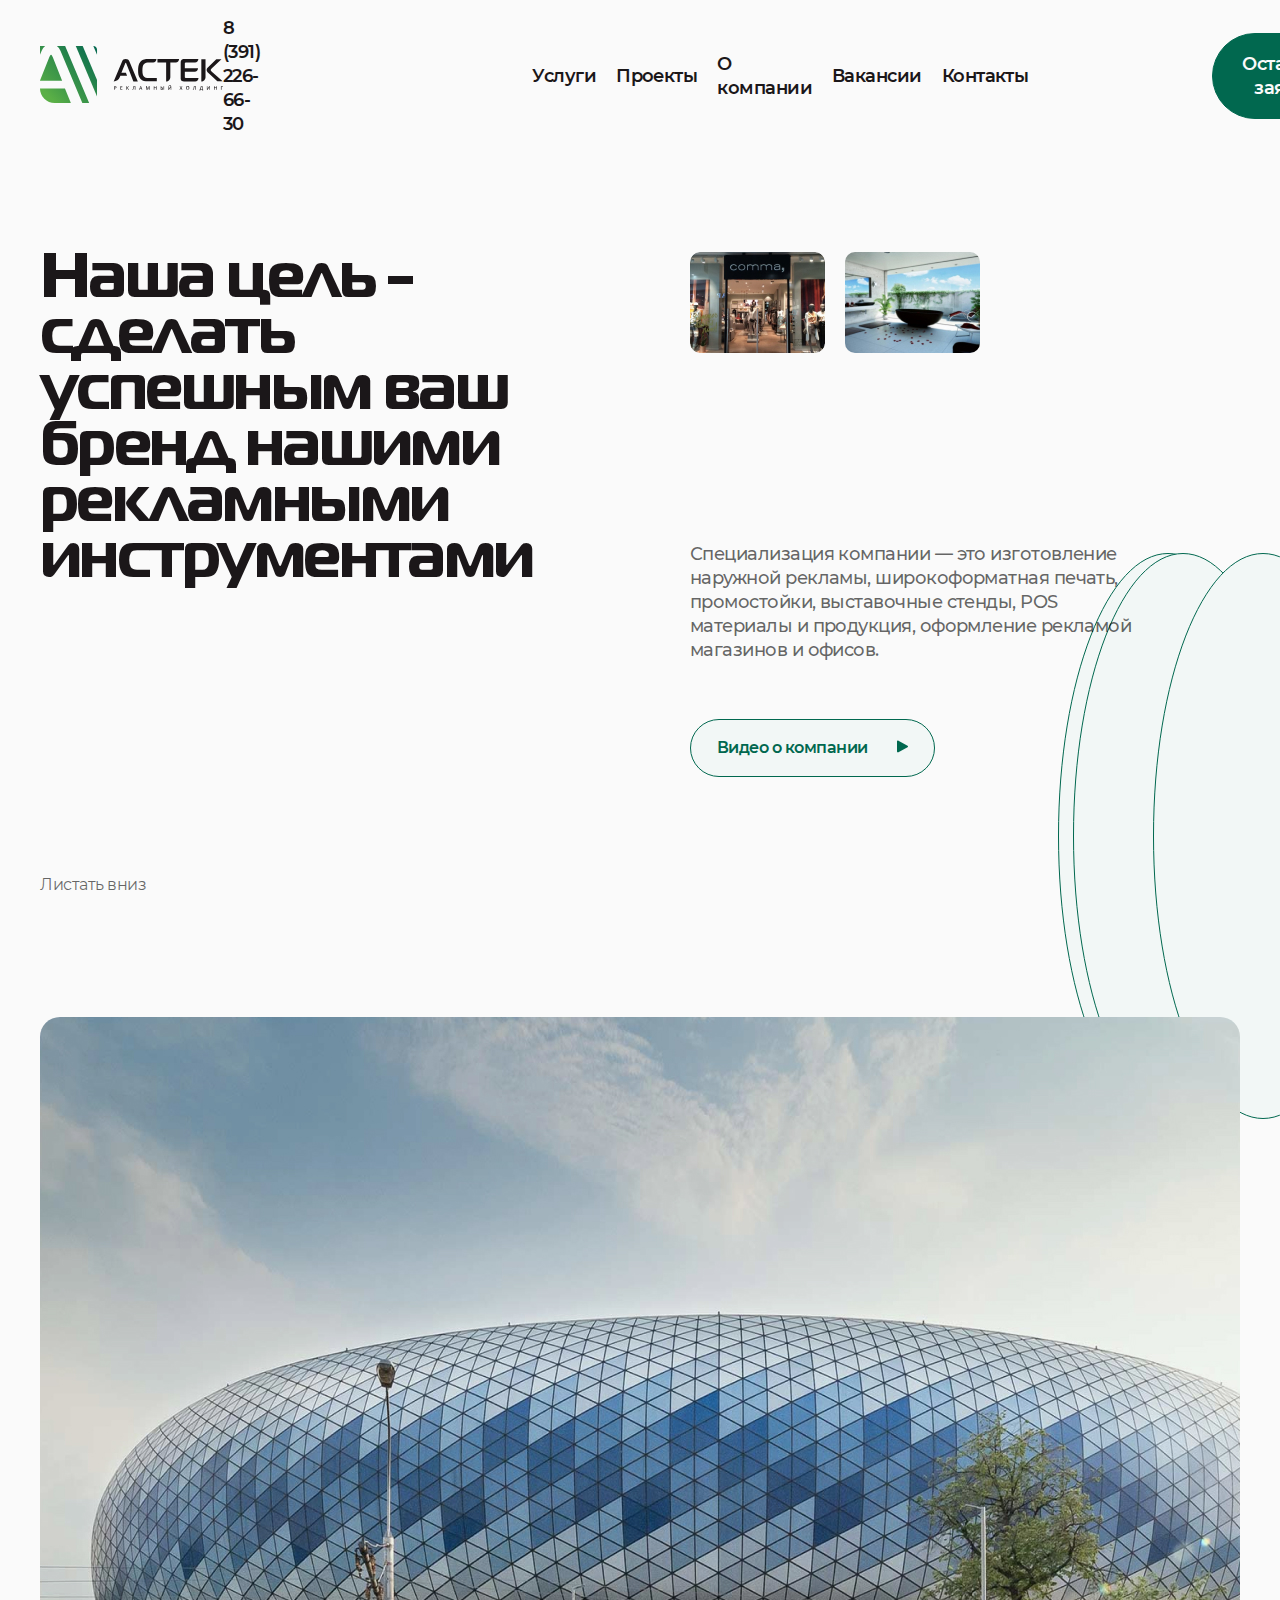
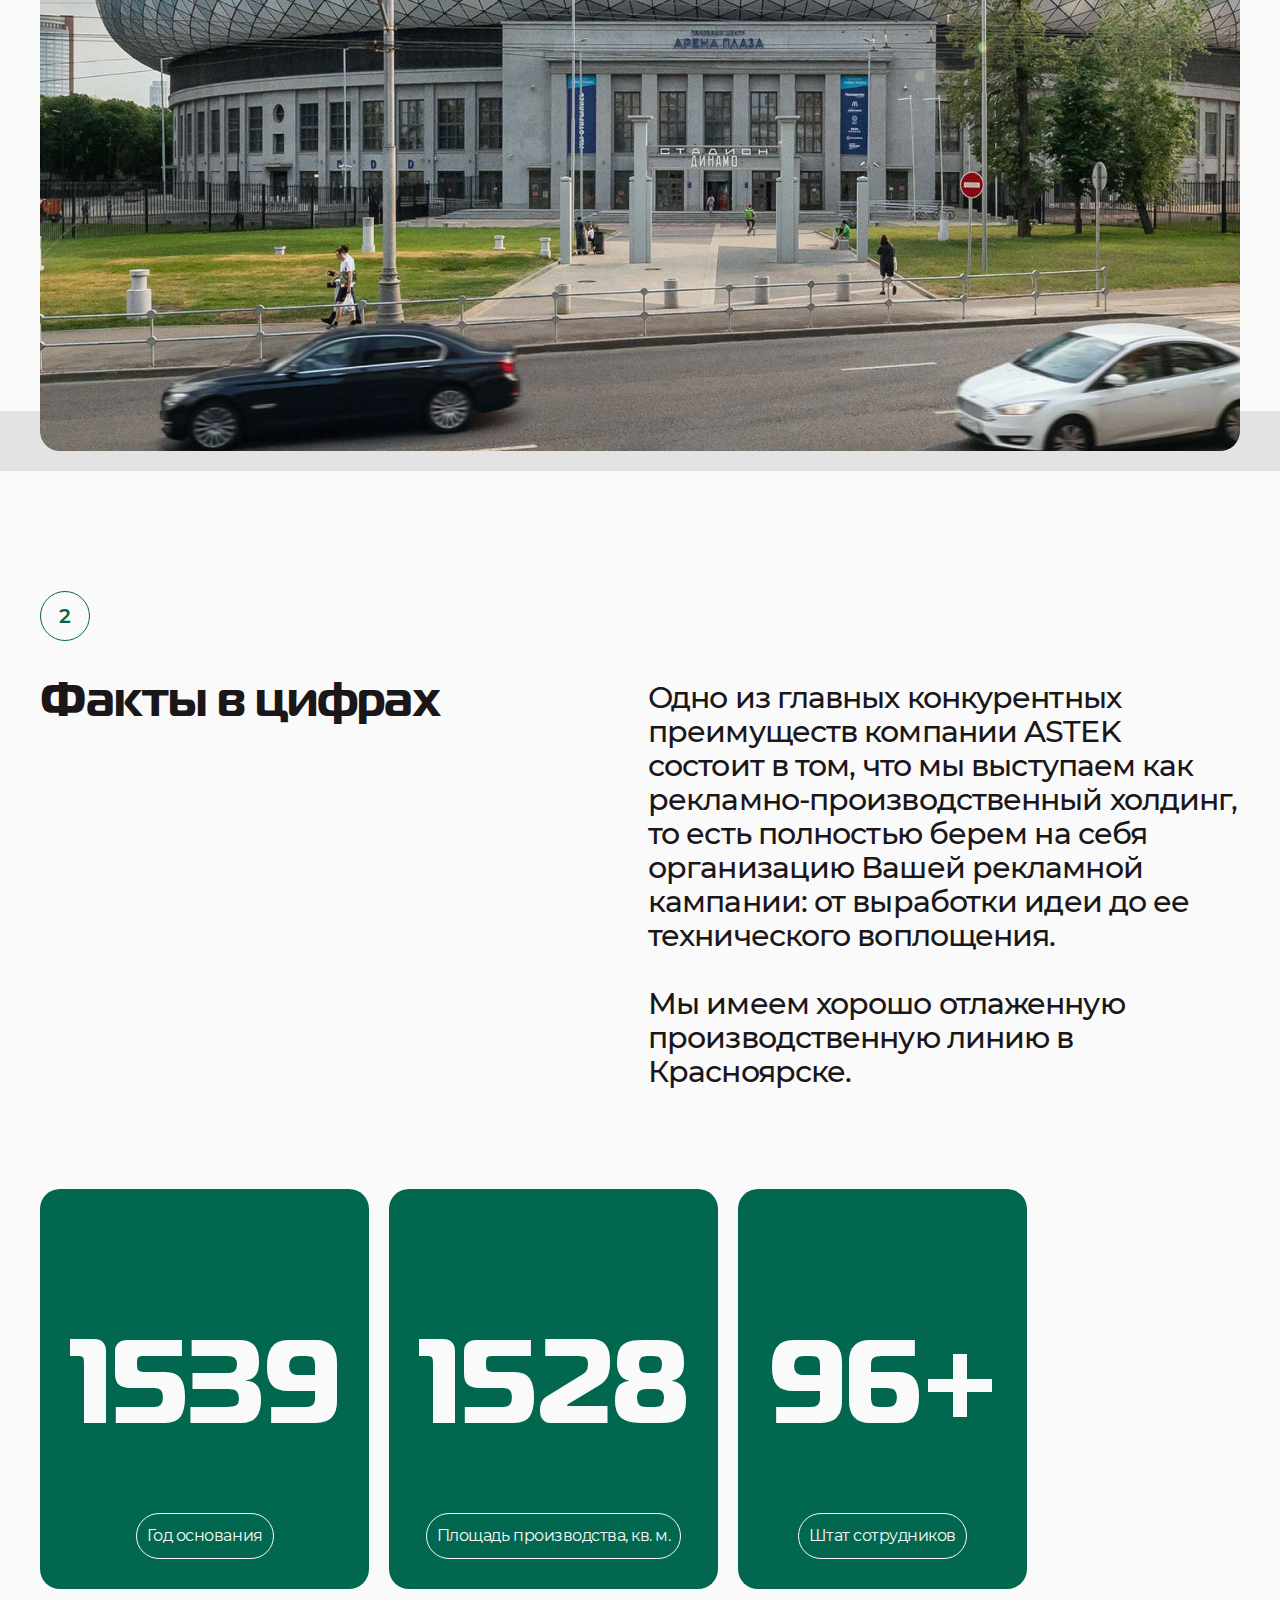
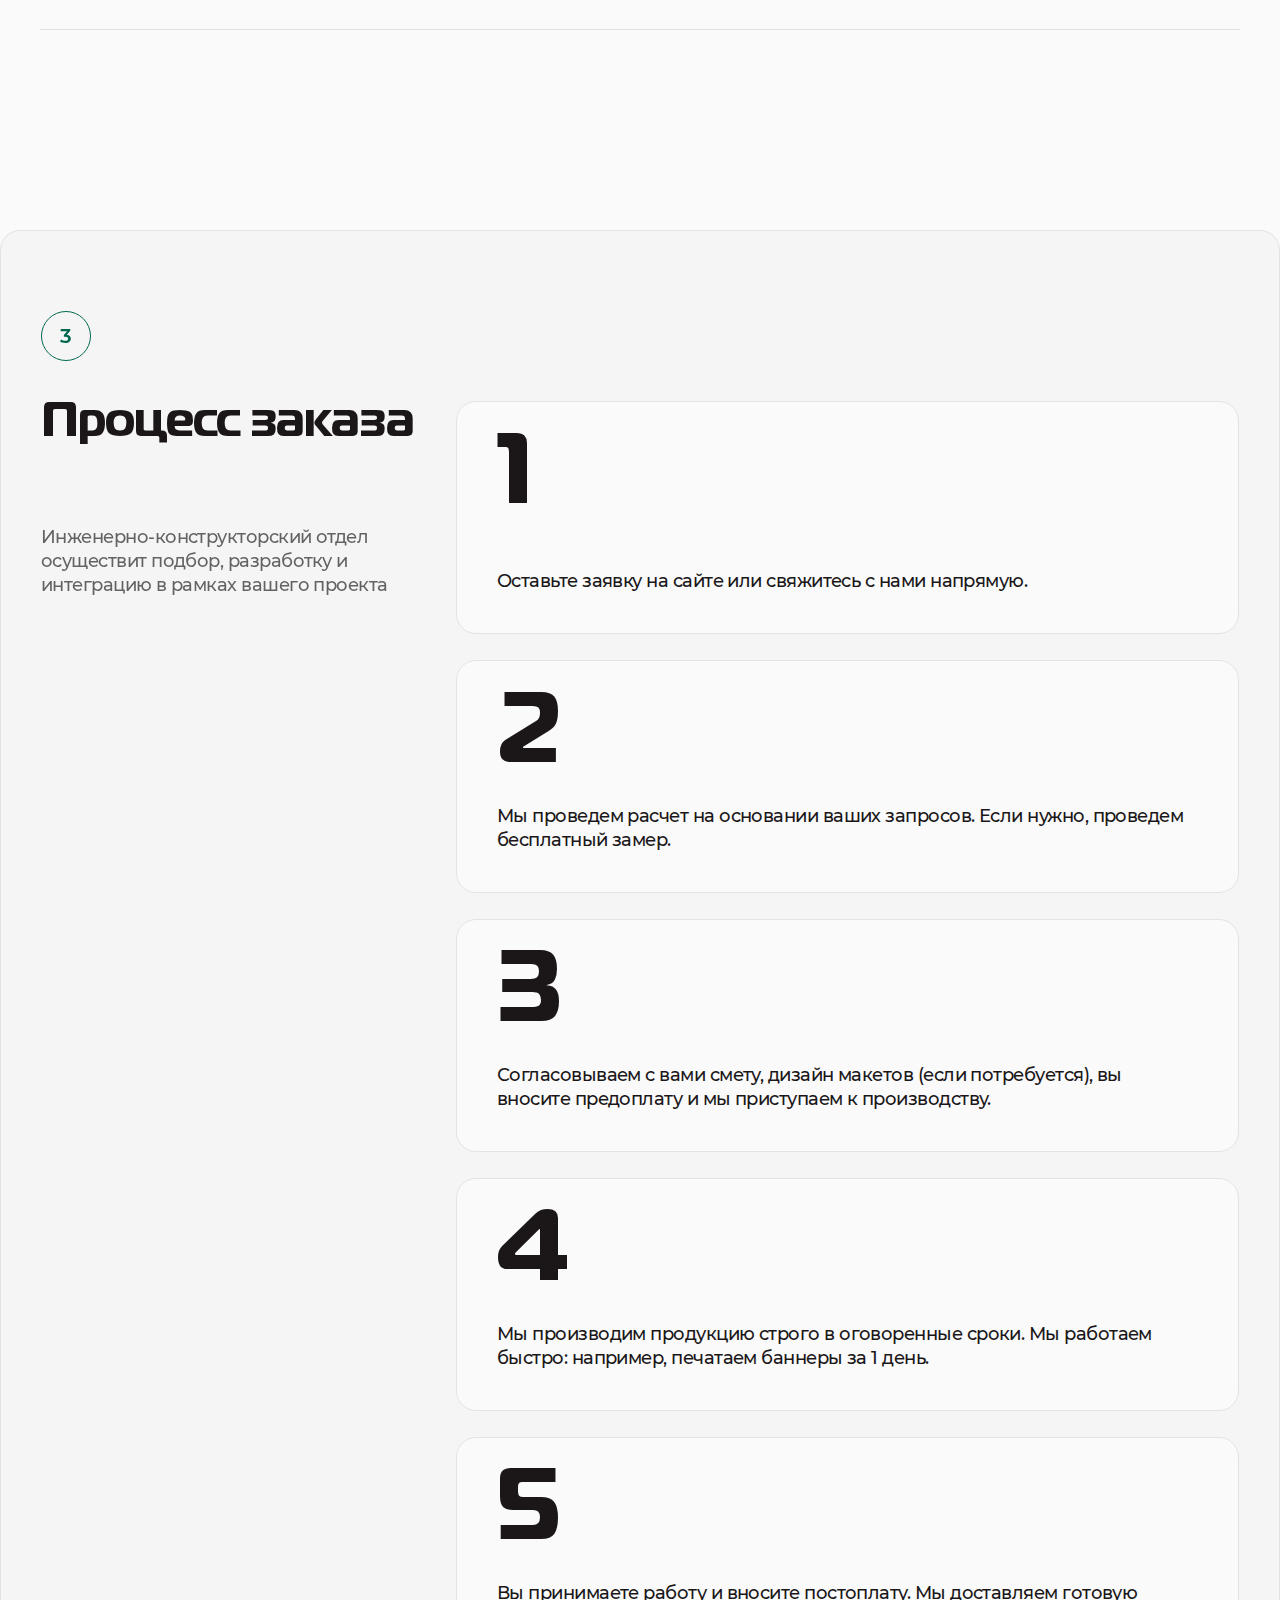
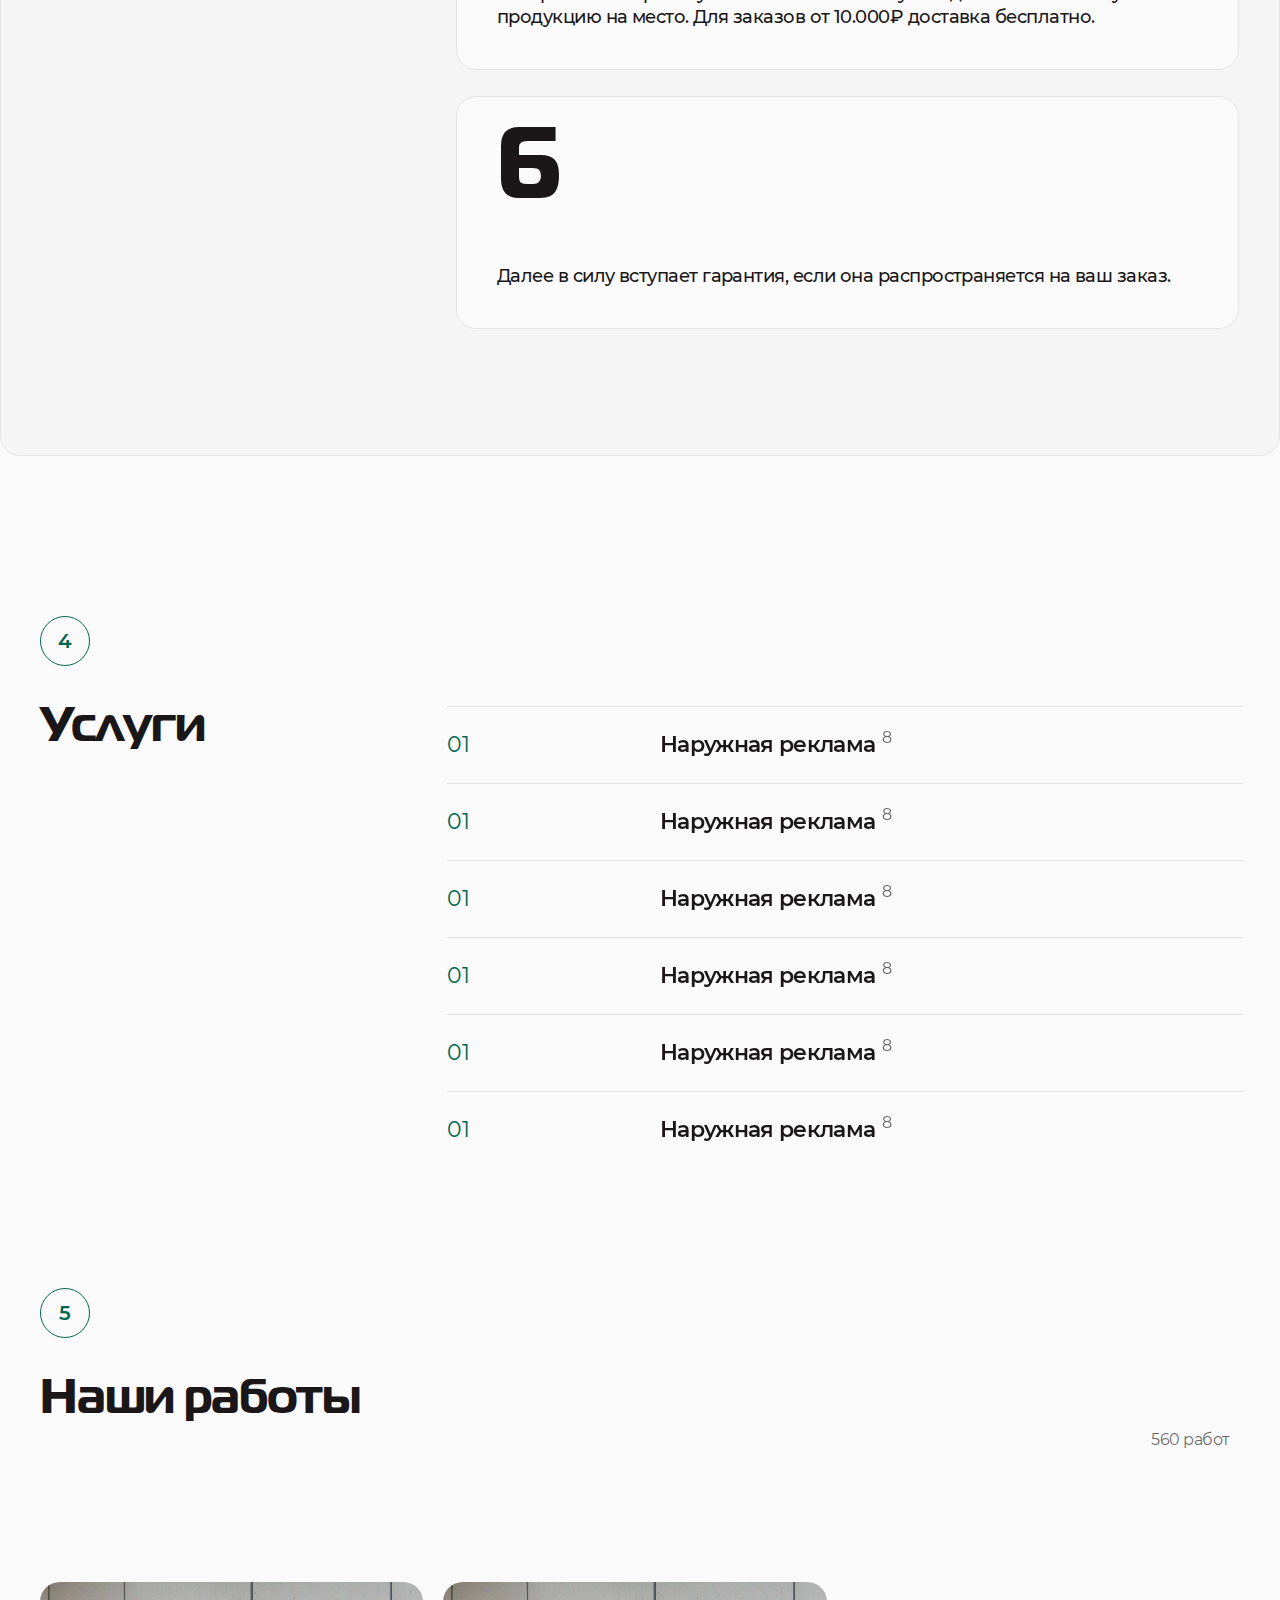
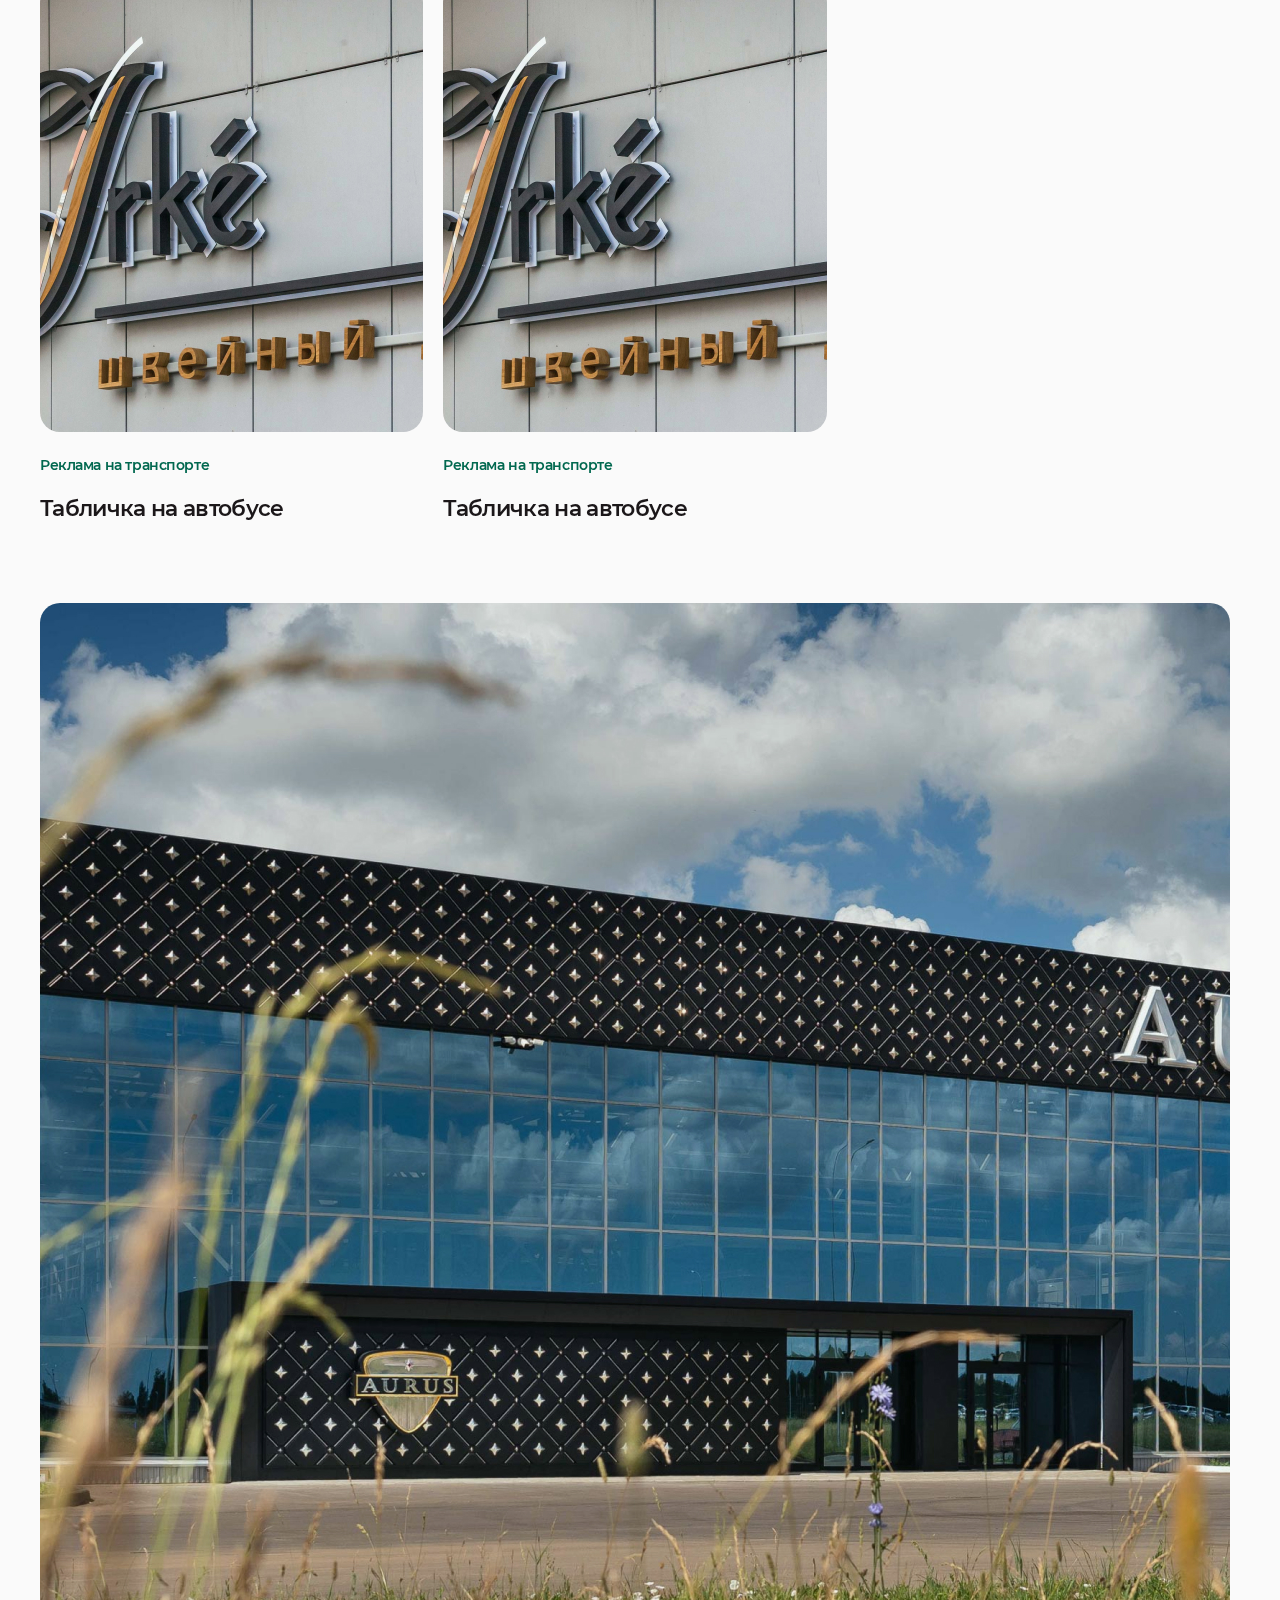
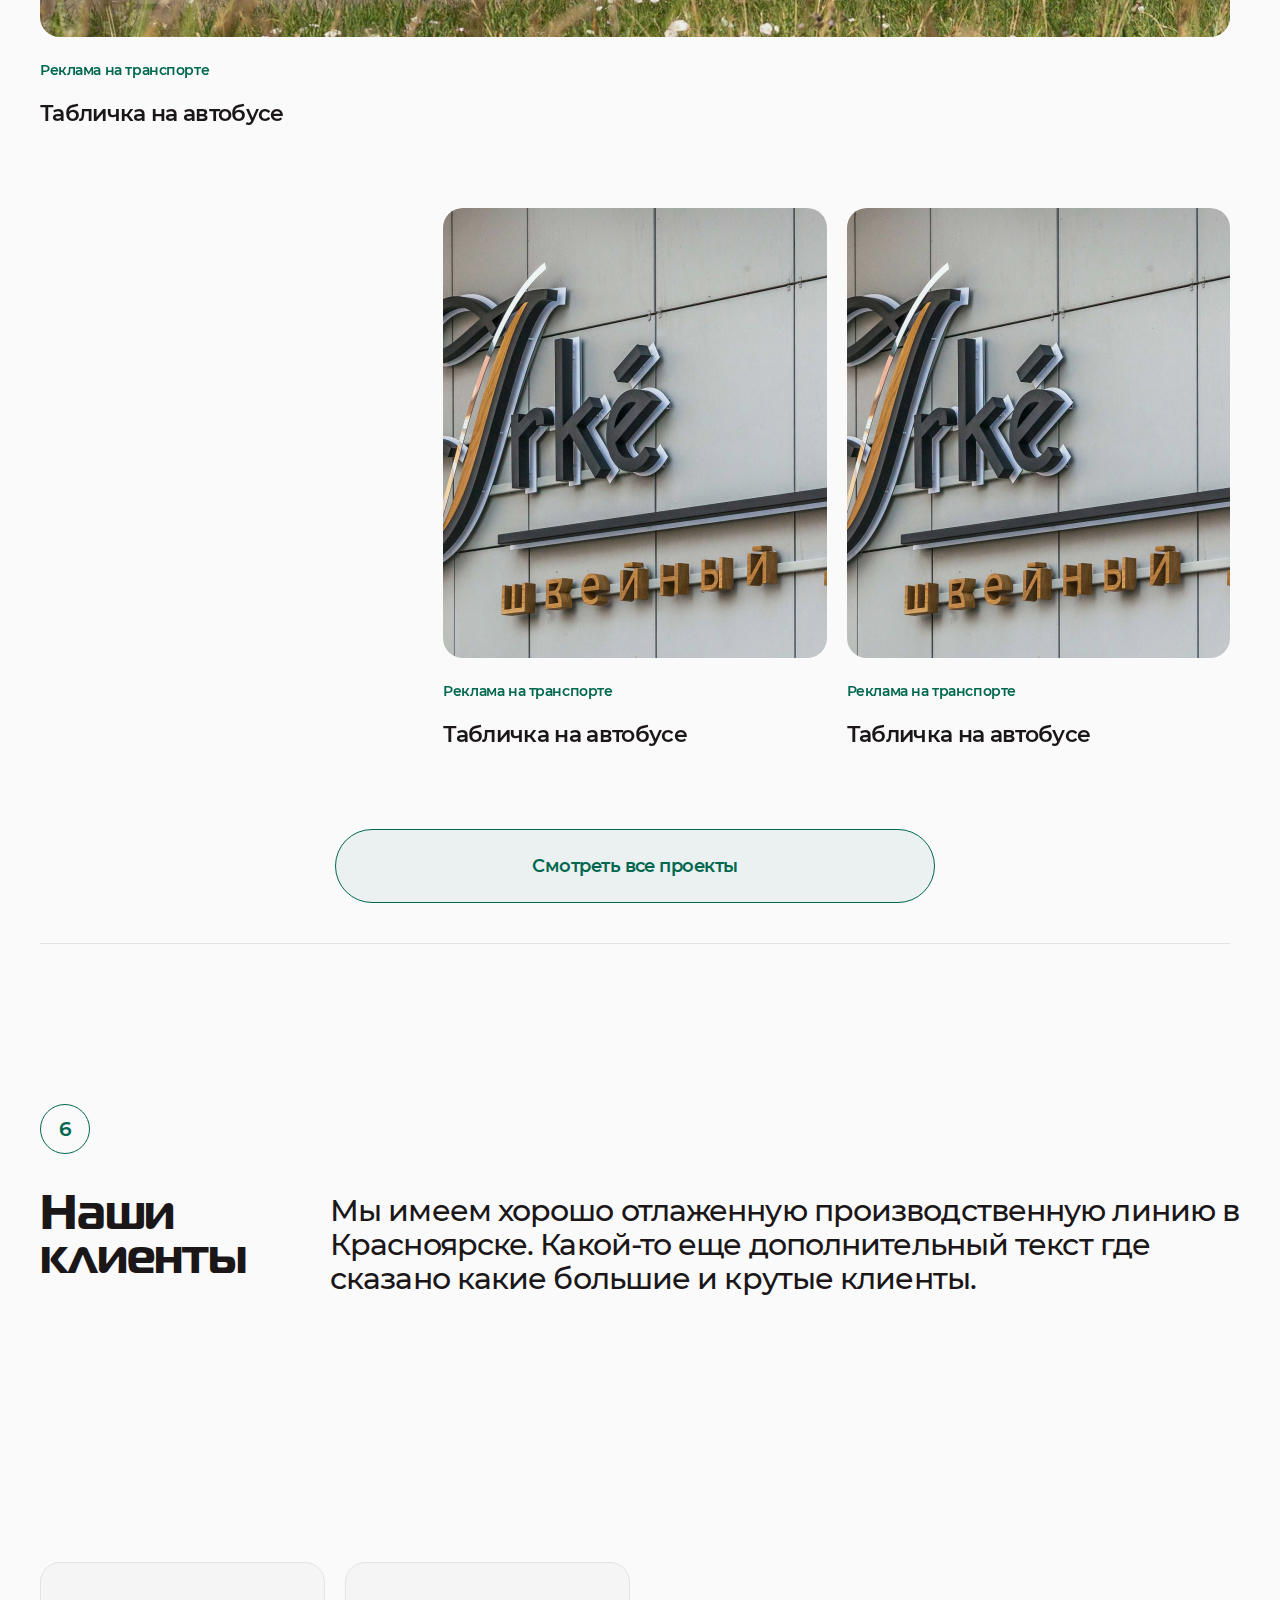
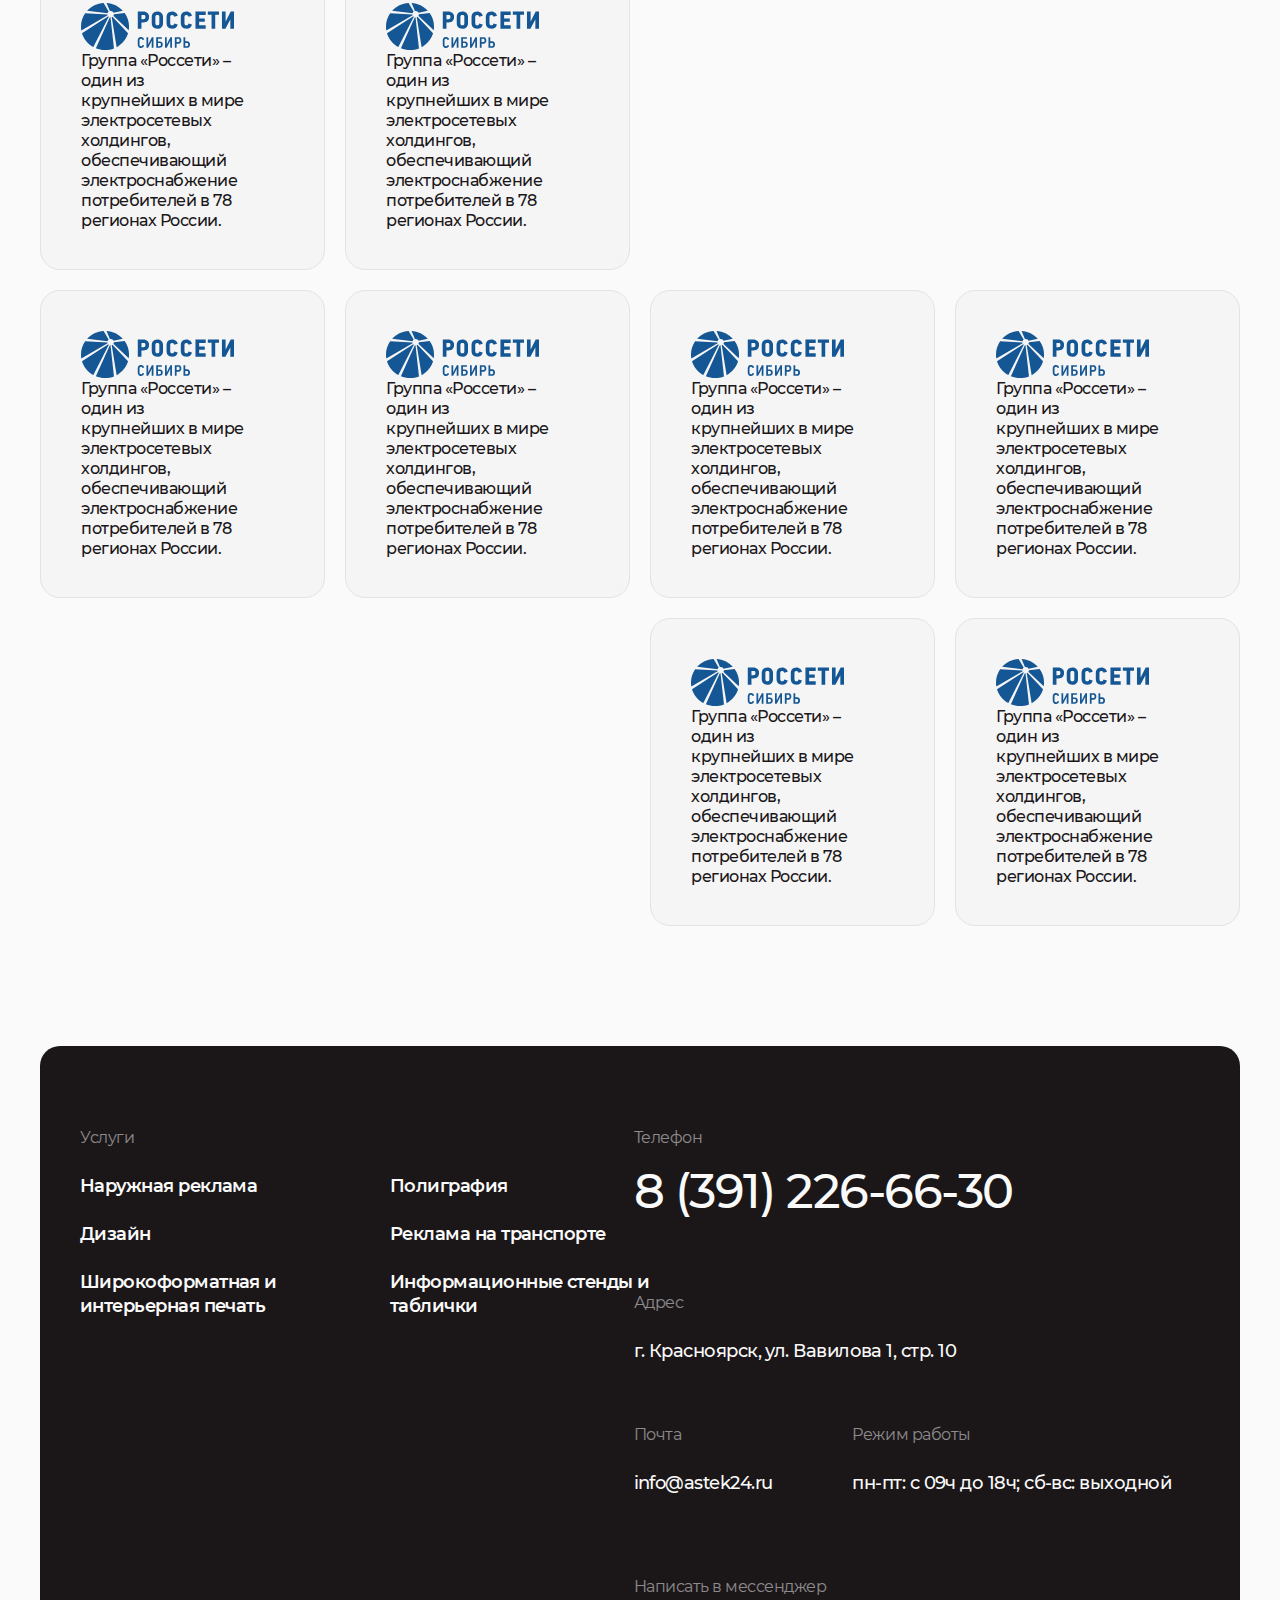
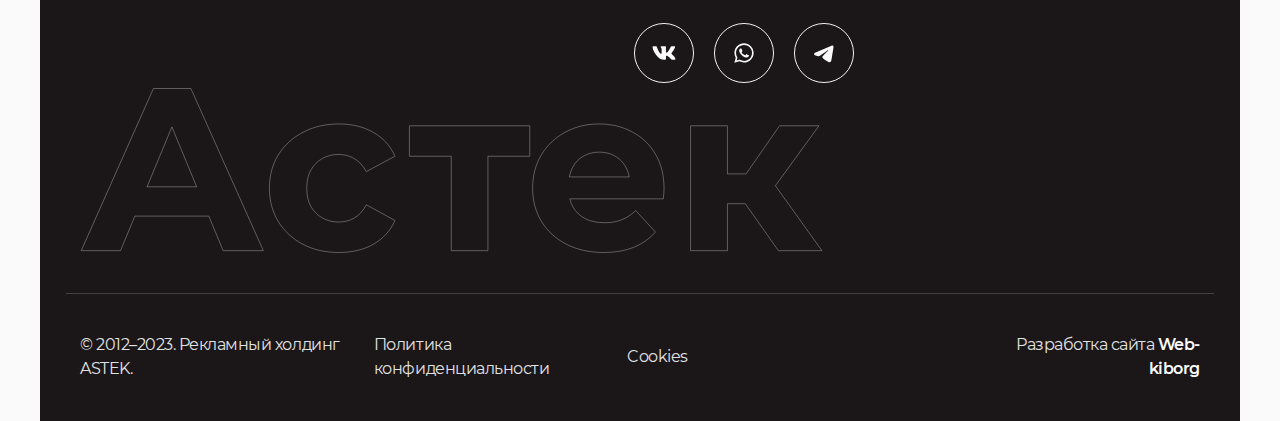
==== index.html @ 719a20d2 "added last pages" ====
<!DOCTYPE html>
<html lang="en">

<head>
    <meta charset="UTF-8">
    <meta name="viewport" content="width=device-width, initial-scale=1.0">
    <title>АСТЕК | РЕКЛАМНЫЙ ХОЛДИНГ</title>
    <link rel="shortcut icon" href="./favicon.ico" type="image/x-icon">
    <link rel="stylesheet" href="./styles/index.css">
</head>

<body>
    <div class="overlay">
        <div class="popup popup--video">
            <h2 class="subheading popup__heading">
                Видео о компании
            </h2>
            <button class="popup__close-btn" type="button">
                <svg width="40" height="40" viewBox="0 0 40 40" fill="none" xmlns="http://www.w3.org/2000/svg">
                    <path
                        d="M22.3502 19.9998L32.8502 9.51649C33.1641 9.20265 33.3404 8.77699 33.3404 8.33315C33.3404 7.88932 33.1641 7.46366 32.8502 7.14982C32.5364 6.83598 32.1107 6.65967 31.6669 6.65967C31.2231 6.65967 30.7974 6.83598 30.4836 7.14982L20.0002 17.6498L9.51689 7.14982C9.20305 6.83598 8.77739 6.65967 8.33356 6.65967C7.88972 6.65967 7.46406 6.83598 7.15022 7.14982C6.83638 7.46366 6.66007 7.88932 6.66007 8.33315C6.66007 8.77699 6.83638 9.20265 7.15022 9.51649L17.6502 19.9998L7.15022 30.4832C6.99401 30.6381 6.87002 30.8224 6.78541 31.0255C6.70079 31.2286 6.65723 31.4465 6.65723 31.6665C6.65723 31.8865 6.70079 32.1043 6.78541 32.3074C6.87002 32.5105 6.99401 32.6949 7.15022 32.8498C7.30516 33.006 7.4895 33.13 7.6926 33.2146C7.89569 33.2993 8.11354 33.3428 8.33356 33.3428C8.55358 33.3428 8.77142 33.2993 8.97452 33.2146C9.17762 33.13 9.36195 33.006 9.51689 32.8498L20.0002 22.3498L30.4836 32.8498C30.6385 33.006 30.8228 33.13 31.0259 33.2146C31.229 33.2993 31.4469 33.3428 31.6669 33.3428C31.8869 33.3428 32.1048 33.2993 32.3079 33.2146C32.511 33.13 32.6953 33.006 32.8502 32.8498C33.0064 32.6949 33.1304 32.5105 33.215 32.3074C33.2997 32.1043 33.3432 31.8865 33.3432 31.6665C33.3432 31.4465 33.2997 31.2286 33.215 31.0255C33.1304 30.8224 33.0064 30.6381 32.8502 30.4832L22.3502 19.9998Z"
                        fill="#FAFAFA" />
                </svg>
            </button>
            <div class="player popup__player">
                <button class="player__play-btn popup__player-play-btn">
                    <svg width="110" height="110" viewBox="0 0 110 110" fill="none" xmlns="http://www.w3.org/2000/svg">
                        <g filter="url(#filter0_b_102_2096)">
                            <rect width="110" height="110" rx="55" fill="#01684F" fill-opacity="0.8" />
                            <path
                                d="M50.5083 65.7637C49.4025 66.4223 48 65.626 48 64.3395V45.6605C48 44.374 49.4025 43.5777 50.5083 44.2363L66.1903 53.5758C67.2699 54.2187 67.2699 55.7813 66.1903 56.4242L50.5083 65.7637Z"
                                fill="#FAFAFA" />
                        </g>
                        <defs>
                            <filter id="filter0_b_102_2096" x="-15" y="-15" width="140" height="140"
                                filterUnits="userSpaceOnUse" color-interpolation-filters="sRGB">
                                <feFlood flood-opacity="0" result="BackgroundImageFix" />
                                <feGaussianBlur in="BackgroundImageFix" stdDeviation="7.5" />
                                <feComposite in2="SourceAlpha" operator="in" result="effect1_backgroundBlur_102_2096" />
                                <feBlend mode="normal" in="SourceGraphic" in2="effect1_backgroundBlur_102_2096"
                                    result="shape" />
                            </filter>
                        </defs>
                    </svg>
                </button>
                <button class="player__pause-btn popup__player-pause-btn">
                    <svg width="110" height="110" viewBox="0 0 110 110" fill="none" xmlns="http://www.w3.org/2000/svg">
                        <g filter="url(#filter0_b_102_2098)">
                            <rect width="110" height="110" rx="55" fill="#01684F" fill-opacity="0.8" />
                            <rect x="46" y="44" width="3" height="22" rx="1.5" fill="#FAFAFA" />
                            <rect x="62" y="44" width="3" height="22" rx="1.5" fill="#FAFAFA" />
                        </g>
                        <defs>
                            <filter id="filter0_b_102_2098" x="-15" y="-15" width="140" height="140"
                                filterUnits="userSpaceOnUse" color-interpolation-filters="sRGB">
                                <feFlood flood-opacity="0" result="BackgroundImageFix" />
                                <feGaussianBlur in="BackgroundImageFix" stdDeviation="7.5" />
                                <feComposite in2="SourceAlpha" operator="in" result="effect1_backgroundBlur_102_2098" />
                                <feBlend mode="normal" in="SourceGraphic" in2="effect1_backgroundBlur_102_2098"
                                    result="shape" />
                            </filter>
                        </defs>
                    </svg>
                </button>
                <video class="player__video popup__video">
                    <source src="./assets/video/test.mp4" type="video/mp4">
                </video>
            </div>
        </div>
    </div>
    <div class="mobile-menu">
        <nav class="mobile-menu__nav">
            <a href="#" class="mobile-menu__nav-link">
                Услуги
            </a>
            <a href="#" class="mobile-menu__nav-link">
                Проекты
            </a>
            <a href="#" class="mobile-menu__nav-link">
                О компании
            </a>
            <a href="#" class="mobile-menu__nav-link">
                Вакансии
            </a>
            <a href="#" class="mobile-menu__nav-link">
                Контакты
            </a>
        </nav>
        <div class="mobile-menu__socials-group">
            <p class="mobile-menu__socials-group-text">
                Написать в мессенджер
            </p>
            <div class="mobile-menu__socials">
                <a href="#" class="mobile-menu__socials-link">
                    <svg width="62" height="62" viewBox="0 0 62 62" fill="none" xmlns="http://www.w3.org/2000/svg">
                        <rect x="0.5" y="0.5" width="61" height="61" rx="30.5" fill="#01684F" fill-opacity="0.06" />
                        <rect x="0.5" y="0.5" width="61" height="61" rx="30.5" stroke="#01684F" />
                        <g clip-path="url(#clip0_248_11052)">
                            <path fill-rule="evenodd" clip-rule="evenodd"
                                d="M42.45 24.948C42.616 24.402 42.45 24 41.655 24H39.03C38.362 24 38.054 24.347 37.887 24.73C37.887 24.73 36.552 27.926 34.661 30.002C34.049 30.604 33.771 30.795 33.437 30.795C33.27 30.795 33.019 30.604 33.019 30.057V24.948C33.019 24.292 32.835 24 32.279 24H28.151C27.734 24 27.483 24.304 27.483 24.593C27.483 25.214 28.429 25.358 28.526 27.106V30.904C28.526 31.737 28.373 31.888 28.039 31.888C27.149 31.888 24.984 28.677 23.699 25.003C23.45 24.288 23.198 24 22.527 24H19.9C19.15 24 19 24.347 19 24.73C19 25.412 19.89 28.8 23.145 33.281C25.315 36.341 28.37 38 31.153 38C32.822 38 33.028 37.632 33.028 36.997V34.684C33.028 33.947 33.186 33.8 33.715 33.8C34.105 33.8 34.772 33.992 36.33 35.467C38.11 37.216 38.403 38 39.405 38H42.03C42.78 38 43.156 37.632 42.94 36.904C42.702 36.18 41.852 35.129 40.725 33.882C40.113 33.172 39.195 32.407 38.916 32.024C38.527 31.533 38.638 31.314 38.916 30.877C38.916 30.877 42.116 26.451 42.449 24.948H42.45Z"
                                fill="#01684F" />
                        </g>
                        <defs>
                            <clipPath id="clip0_248_11052">
                                <rect width="24" height="24" fill="white" transform="translate(19 19)" />
                            </clipPath>
                        </defs>
                    </svg>
                </a>
                <a href="#" class="mobile-menu__socials-link">
                    <svg width="62" height="62" viewBox="0 0 62 62" fill="none" xmlns="http://www.w3.org/2000/svg">
                        <rect x="0.5" y="0.5" width="61" height="61" rx="30.5" fill="#01684F" fill-opacity="0.06" />
                        <rect x="0.5" y="0.5" width="61" height="61" rx="30.5" stroke="#01684F" />
                        <path
                            d="M38.0508 23.9101C37.134 22.984 36.042 22.2497 34.8384 21.7501C33.6349 21.2505 32.3439 20.9955 31.0408 21.0001C25.5808 21.0001 21.1308 25.4501 21.1308 30.9101C21.1308 32.6601 21.5908 34.3601 22.4508 35.8601L21.0508 41.0001L26.3008 39.6201C27.7508 40.4101 29.3808 40.8301 31.0408 40.8301C36.5008 40.8301 40.9508 36.3801 40.9508 30.9201C40.9508 28.2701 39.9208 25.7801 38.0508 23.9101ZM31.0408 39.1501C29.5608 39.1501 28.1108 38.7501 26.8408 38.0001L26.5408 37.8201L23.4208 38.6401L24.2508 35.6001L24.0508 35.2901C23.2285 33.977 22.7919 32.4593 22.7908 30.9101C22.7908 26.3701 26.4908 22.6701 31.0308 22.6701C33.2308 22.6701 35.3008 23.5301 36.8508 25.0901C37.6183 25.854 38.2265 26.7627 38.6402 27.7635C39.0539 28.7642 39.2648 29.8372 39.2608 30.9201C39.2808 35.4601 35.5808 39.1501 31.0408 39.1501ZM35.5608 32.9901C35.3108 32.8701 34.0908 32.2701 33.8708 32.1801C33.6408 32.1001 33.4808 32.0601 33.3108 32.3001C33.1408 32.5501 32.6708 33.1101 32.5308 33.2701C32.3908 33.4401 32.2408 33.4601 31.9908 33.3301C31.7408 33.2101 30.9408 32.9401 30.0008 32.1001C29.2608 31.4401 28.7708 30.6301 28.6208 30.3801C28.4808 30.1301 28.6008 30.0001 28.7308 29.8701C28.8408 29.7601 28.9808 29.5801 29.1008 29.4401C29.2208 29.3001 29.2708 29.1901 29.3508 29.0301C29.4308 28.8601 29.3908 28.7201 29.3308 28.6001C29.2708 28.4801 28.7708 27.2601 28.5708 26.7601C28.3708 26.2801 28.1608 26.3401 28.0108 26.3301H27.5308C27.3608 26.3301 27.1008 26.3901 26.8708 26.6401C26.6508 26.8901 26.0108 27.4901 26.0108 28.7101C26.0108 29.9301 26.9008 31.1101 27.0208 31.2701C27.1408 31.4401 28.7708 33.9401 31.2508 35.0101C31.8408 35.2701 32.3008 35.4201 32.6608 35.5301C33.2508 35.7201 33.7908 35.6901 34.2208 35.6301C34.7008 35.5601 35.6908 35.0301 35.8908 34.4501C36.1008 33.8701 36.1008 33.3801 36.0308 33.2701C35.9608 33.1601 35.8108 33.1101 35.5608 32.9901Z"
                            fill="#01684F" />
                    </svg>
                </a>
                <a href="#" class="mobile-menu__socials-link">
                    <svg width="62" height="62" viewBox="0 0 62 62" fill="none" xmlns="http://www.w3.org/2000/svg">
                        <rect x="0.5" y="0.5" width="61" height="61" rx="30.5" fill="#01684F" fill-opacity="0.06" />
                        <rect x="0.5" y="0.5" width="61" height="61" rx="30.5" stroke="#01684F" />
                        <g clip-path="url(#clip0_248_11058)">
                            <path fill-rule="evenodd" clip-rule="evenodd"
                                d="M38.7767 23.43C39.0238 23.326 39.2943 23.2901 39.5599 23.3261C39.8256 23.3621 40.0768 23.4686 40.2873 23.6347C40.4979 23.8007 40.6601 24.0201 40.757 24.27C40.854 24.52 40.8822 24.7914 40.8387 25.056L38.5707 38.813C38.3507 40.14 36.8947 40.901 35.6777 40.24C34.6597 39.687 33.1477 38.835 31.7877 37.946C31.1077 37.501 29.0247 36.076 29.2807 35.062C29.5007 34.195 33.0007 30.937 35.0007 29C35.7857 28.239 35.4277 27.8 34.5007 28.5C32.1977 30.238 28.5027 32.881 27.2807 33.625C26.2027 34.281 25.6407 34.393 24.9687 34.281C23.7427 34.077 22.6057 33.761 21.6777 33.376C20.4237 32.856 20.4847 31.132 21.6767 30.63L38.7767 23.43Z"
                                fill="#01684F" />
                        </g>
                        <defs>
                            <clipPath id="clip0_248_11058">
                                <rect width="24" height="24" fill="white" transform="translate(19 19)" />
                            </clipPath>
                        </defs>
                    </svg>
                </a>
            </div>
        </div>
        <a href="#" class="btn mobile-menu__btn">
            Оставить заявку
        </a>
    </div>
    <div class="page">
        <header class="header">
            <div class="wrapper header__wrapper">
                <a href="/" class="header__logo-link">
                    <img src="./assets/img/logo.svg" alt="
                        АСТЕК | РЕКЛАМНЫЙ ХОЛДИНГ" class="logo header__logo">
                </a>
                <a href="tel:+73912266630" class="tel-link header__tel-link">8 (391) 226-66-30</a>
                <nav class="header__nav">
                    <a href="#" class="header__nav-link">
                        Услуги
                    </a>
                    <a href="#" class="header__nav-link">
                        Проекты
                    </a>
                    <a href="#" class="header__nav-link">
                        О компании
                    </a>
                    <a href="#" class="header__nav-link">
                        Вакансии
                    </a>
                    <a href="#" class="header__nav-link">
                        Контакты
                    </a>
                </nav>
                <a href="#" class="btn header__btn">
                    Оставить заявку
                </a>
                <div class="header__mobile-menu">
                    <a href="tel:+73912266630" class="header__mobile-tel-link">
                        <svg width="24" height="24" viewBox="0 0 24 24" fill="none" xmlns="http://www.w3.org/2000/svg">
                            <path
                                d="M19.44 12.9999C19.22 12.9999 18.99 12.9299 18.77 12.8799C18.3245 12.7817 17.8866 12.6514 17.46 12.4899C16.9961 12.3211 16.4861 12.3299 16.0283 12.5145C15.5704 12.6991 15.1971 13.0465 14.98 13.4899L14.76 13.9399C13.786 13.398 12.891 12.7251 12.1 11.9399C11.3147 11.1489 10.6418 10.2539 10.1 9.27987L10.52 8.99987C10.9633 8.78278 11.3108 8.4094 11.4954 7.95156C11.68 7.49372 11.6888 6.98378 11.52 6.51987C11.3612 6.09229 11.2309 5.65467 11.13 5.20987C11.08 4.98987 11.04 4.75987 11.01 4.52987C10.8885 3.82549 10.5196 3.18761 9.9696 2.73111C9.4196 2.2746 8.72467 2.02948 8.00998 2.03987H5.00998C4.57901 2.03582 4.15223 2.12468 3.75869 2.3004C3.36515 2.47612 3.01409 2.73456 2.72941 3.05815C2.44473 3.38174 2.23311 3.76286 2.10897 4.17558C1.98482 4.5883 1.95106 5.02293 2.00998 5.44987C2.54272 9.63925 4.45601 13.5317 7.44763 16.5125C10.4393 19.4933 14.3387 21.3924 18.53 21.9099H18.91C19.6474 21.9109 20.3594 21.6404 20.91 21.1499C21.2263 20.8669 21.4791 20.52 21.6514 20.1322C21.8238 19.7443 21.9119 19.3243 21.91 18.8999V15.8999C21.8977 15.2053 21.6448 14.5364 21.1943 14.0075C20.7439 13.4786 20.1238 13.1225 19.44 12.9999ZM19.94 18.9999C19.9398 19.1419 19.9094 19.2822 19.8508 19.4115C19.7921 19.5408 19.7066 19.6562 19.6 19.7499C19.4886 19.8469 19.358 19.9193 19.2167 19.9624C19.0754 20.0054 18.9266 20.0182 18.78 19.9999C15.0349 19.5197 11.5562 17.8064 8.89269 15.1302C6.22917 12.454 4.53239 8.96721 4.06998 5.21987C4.05406 5.07339 4.06801 4.9252 4.11098 4.78426C4.15395 4.64332 4.22505 4.51256 4.31998 4.39987C4.41369 4.2932 4.52904 4.20771 4.65836 4.14909C4.78767 4.09046 4.92799 4.06005 5.06998 4.05987H8.06998C8.30253 4.05469 8.5296 4.13075 8.71212 4.27494C8.89464 4.41913 9.02119 4.62244 9.06998 4.84987C9.10998 5.1232 9.15998 5.3932 9.21998 5.65987C9.3355 6.18701 9.48924 6.70505 9.67998 7.20987L8.27998 7.85987C8.16028 7.91479 8.0526 7.99281 7.96314 8.08946C7.87367 8.18611 7.80418 8.29948 7.75865 8.42306C7.71312 8.54664 7.69245 8.678 7.69783 8.80959C7.7032 8.94118 7.73452 9.07041 7.78998 9.18987C9.22918 12.2726 11.7072 14.7507 14.79 16.1899C15.0334 16.2899 15.3065 16.2899 15.55 16.1899C15.6747 16.1453 15.7893 16.0763 15.8871 15.9871C15.985 15.8978 16.0641 15.79 16.12 15.6699L16.74 14.2699C17.2569 14.4547 17.7846 14.6084 18.32 14.7299C18.5866 14.7899 18.8566 14.8399 19.13 14.8799C19.3574 14.9287 19.5607 15.0552 19.7049 15.2377C19.8491 15.4202 19.9252 15.6473 19.92 15.8799L19.94 18.9999Z"
                                fill="black" />
                        </svg>
                    </a>
                    <div class="header__burger-btn">
                        <svg width="24" height="24" viewBox="0 0 24 24" fill="none" xmlns="http://www.w3.org/2000/svg">
                            <path
                                d="M3 8H21C21.2652 8 21.5196 7.89464 21.7071 7.70711C21.8946 7.51957 22 7.26522 22 7C22 6.73478 21.8946 6.48043 21.7071 6.29289C21.5196 6.10536 21.2652 6 21 6H3C2.73478 6 2.48043 6.10536 2.29289 6.29289C2.10536 6.48043 2 6.73478 2 7C2 7.26522 2.10536 7.51957 2.29289 7.70711C2.48043 7.89464 2.73478 8 3 8ZM21 16H3C2.73478 16 2.48043 16.1054 2.29289 16.2929C2.10536 16.4804 2 16.7348 2 17C2 17.2652 2.10536 17.5196 2.29289 17.7071C2.48043 17.8946 2.73478 18 3 18H21C21.2652 18 21.5196 17.8946 21.7071 17.7071C21.8946 17.5196 22 17.2652 22 17C22 16.7348 21.8946 16.4804 21.7071 16.2929C21.5196 16.1054 21.2652 16 21 16ZM21 11H3C2.73478 11 2.48043 11.1054 2.29289 11.2929C2.10536 11.4804 2 11.7348 2 12C2 12.2652 2.10536 12.5196 2.29289 12.7071C2.48043 12.8946 2.73478 13 3 13H21C21.2652 13 21.5196 12.8946 21.7071 12.7071C21.8946 12.5196 22 12.2652 22 12C22 11.7348 21.8946 11.4804 21.7071 11.2929C21.5196 11.1054 21.2652 11 21 11Z"
                                fill="black" />
                        </svg>
                    </div>
                </div>
            </div>
        </header>
        <main class="main">
            <section class="promo-section">
                <div class="wrapper promo-section__wrapper">
                    <div class="promo-section__col">
                        <h1 class="heading promo-section__heading">
                            Наша цель - сделать успешным ваш бренд
                            нашими рекламными инструментами
                        </h1>
                        <span class="promo-section__small-text">
                            Листать вниз
                        </span>
                    </div>
                    <div class="promo-section__col">
                        <div class="promo-section__gallery">
                            <img src="./assets/img/promo-img1.jpg" alt="" class="promo-section__gallery-img">
                            <img src="./assets/img/promo-img2.jpg" alt="" class="promo-section__gallery-img">
                        </div>
                        <div class="promo-section__text-content">
                            <p>
                                Специализация компании — это изготовление наружной рекламы, широкоформатная печать,
                                промостойки, выставочные стенды, POS
                                материалы и продукция, оформление рекламой магазинов и офисов.
                            </p>
                        </div>
                        <button type="button" id="toggle-video-popup" class="btn btn--icon promo-section__btn">
                            Видео о компании
                            <div class="btn__icon">
                                <svg width="11" height="13" viewBox="0 0 11 13" fill="none"
                                    xmlns="http://www.w3.org/2000/svg">
                                    <path
                                        d="M1.45219 12.3711C0.811959 12.7304 0 12.296 0 11.5943V1.40574C0 0.704 0.81196 0.269637 1.4522 0.628876L10.5312 5.72314C11.1563 6.07386 11.1563 6.92614 10.5312 7.27686L1.45219 12.3711Z"
                                        fill="#01684F" />
                                </svg>
                            </div>
                        </button>
                    </div>
                </div>
                <div class="promo-section__animation">
                    <div class="promo-section__animation-item promo-section__animation-item--first">
                        <svg width="235" height="566" viewBox="0 0 235 566" fill="none"
                            xmlns="http://www.w3.org/2000/svg">
                            <path
                                d="M219.5 283C219.5 361.102 207.194 431.788 187.316 482.93C177.376 508.503 165.552 529.163 152.449 543.422C139.346 557.681 125.001 565.5 110 565.5C94.9995 565.5 80.6544 557.681 67.5512 543.422C54.4476 529.163 42.6241 508.503 32.6843 482.93C12.8058 431.788 0.5 361.102 0.5 283C0.5 204.898 12.8058 134.212 32.6843 83.0699C42.6241 57.4974 54.4476 36.8368 67.5512 22.5779C80.6544 8.31935 94.9995 0.5 110 0.5C125.001 0.5 139.346 8.31935 152.449 22.5779C165.552 36.8368 177.376 57.4974 187.316 83.0699C207.194 134.212 219.5 204.898 219.5 283Z"
                                fill="#F2F7F6" stroke="#01684F" />
                            <path
                                d="M234.5 283C234.5 361.102 222.194 431.788 202.316 482.93C192.376 508.503 180.552 529.163 167.449 543.422C154.346 557.681 140.001 565.5 125 565.5C109.999 565.5 95.6544 557.681 82.5512 543.422C69.4476 529.163 57.6241 508.503 47.6843 482.93C27.8058 431.788 15.5 361.102 15.5 283C15.5 204.898 27.8058 134.212 47.6843 83.0699C57.6241 57.4974 69.4476 36.8368 82.5512 22.5779C95.6544 8.31935 109.999 0.5 125 0.5C140.001 0.5 154.346 8.31935 167.449 22.5779C180.552 36.8368 192.376 57.4974 202.316 83.0699C222.194 134.212 234.5 204.898 234.5 283Z"
                                fill="#F2F7F6" stroke="#01684F" />
                        </svg>
                    </div>
                    <div class="promo-section__animation-item promo-section__animation-item--second">
                        <svg width="220" height="566" viewBox="0 0 220 566" fill="none"
                            xmlns="http://www.w3.org/2000/svg">
                            <path
                                d="M219.5 283C219.5 361.102 207.194 431.788 187.316 482.93C177.376 508.503 165.552 529.163 152.449 543.422C139.346 557.681 125.001 565.5 110 565.5C94.9995 565.5 80.6544 557.681 67.5512 543.422C54.4476 529.163 42.6241 508.503 32.6843 482.93C12.8058 431.788 0.5 361.102 0.5 283C0.5 204.898 12.8058 134.212 32.6843 83.0699C42.6241 57.4974 54.4476 36.8368 67.5512 22.5779C80.6544 8.31935 94.9995 0.5 110 0.5C125.001 0.5 139.346 8.31935 152.449 22.5779C165.552 36.8368 177.376 57.4974 187.316 83.0699C207.194 134.212 219.5 204.898 219.5 283Z"
                                fill="#F2F7F6" stroke="#01684F" />
                        </svg>
                    </div>
                </div>
            </section>
            <section class="image-section">
                <div class="wrapper image-section__wrapper">
                    <img src="./assets/img/promo-img.jpg" alt="Стадион 'Динамо'" class="image-section__img">
                </div>
            </section>
            <section class="facts-section">
                <div class="wrapper facts-section__wrapper">
                    <span class="counter facts-section__counter">
                        2
                    </span>
                    <div class="facts-section__col-group">
                        <div class="facts-section__col">
                            <h2 class="subheading facts-section__heading">
                                Факты в цифрах
                            </h2>
                        </div>
                        <div class="facts-section__col">
                            <div class="facts-section__text-content">
                                <p>
                                    Одно из главных конкурентных преимуществ компании ASTEK состоит в том, что мы
                                    выступаем как рекламно-производственный
                                    холдинг, то есть полностью берем на себя организацию Вашей рекламной кампании: от
                                    выработки идеи до ее технического
                                    воплощения.
                                    <br>
                                    <br>
                                    Мы имеем хорошо отлаженную производственную линию в Красноярске.
                                </p>
                            </div>
                        </div>
                    </div>
                    <div class="facts-section__group">
                        <div class="facts-section__group-item">
                            <span id="target1" class="animated-counter facts-section__group-item-counter">
                                0
                            </span>
                            <span class="animated-counter facts-section__group-item-label">
                                Год основания
                            </span>
                        </div>
                        <div class="facts-section__group-item">
                            <span id="target2" class="animated-counter facts-section__group-item-counter">
                                0
                            </span>
                            <span class="facts-section__group-item-label">
                                Площадь производства, кв. м.
                            </span>
                        </div>
                        <div class="facts-section__group-item">
                            <span id="target3" class="animated-counter facts-section__group-item-counter">
                                0
                            </span>
                            <span class="facts-section__group-item-label">
                                Штат сотрудников
                            </span>
                        </div>
                    </div>
                </div>
            </section>
            <section class="process-section">
                <div class="wrapper process-section__wrapper">
                    <div class="process-section__col-group">
                        <div class="process-section__col">
                            <div class="process-section__sticky-content">
                                <span class="counter process-section__counter">
                                    3
                                </span>
                                <h2 class="subheading process-section__heading">
                                    Процесс заказа
                                </h2>
                                <div class="process-section__text-content">
                                    <p>
                                        Инженерно-конструкторский отдел осуществит подбор, разработку и интеграцию в
                                        рамках
                                        вашего проекта
                                    </p>
                                </div>
                            </div>
                        </div>
                        <div class="process-section__col">
                            <div class="process-section__card-list">
                                <div class="ordered-card process-section__ordered-card">
                                    <span class="ordered-card__counter">
                                        1
                                    </span>
                                    <p>
                                        Оставьте заявку на сайте или свяжитесь с нами напрямую.
                                    </p>
                                </div>
                                <div class="ordered-card process-section__ordered-card">
                                    <span class="ordered-card__counter">
                                        2
                                    </span>
                                    <p>
                                        Мы проведем расчет на основании ваших запросов.
                                        Если нужно, проведем бесплатный замер.
                                    </p>
                                </div>
                                <div class="ordered-card process-section__ordered-card">
                                    <span class="ordered-card__counter">
                                        3
                                    </span>
                                    <p>
                                        Согласовываем с вами смету, дизайн макетов (если потребуется), вы вносите
                                        предоплату и мы приступаем к производству.
                                    </p>
                                </div>
                                <div class="ordered-card process-section__ordered-card">
                                    <span class="ordered-card__counter">
                                        4
                                    </span>
                                    <p>
                                        Мы производим продукцию строго в оговоренные сроки.
                                        Мы работаем быстро: например, печатаем баннеры за 1 день.
                                    </p>
                                </div>
                                <div class="ordered-card process-section__ordered-card">
                                    <span class="ordered-card__counter">
                                        5
                                    </span>
                                    <p>
                                        Вы принимаете работу и вносите постоплату. Мы доставляем готовую продукцию на
                                        место. Для заказов от 10.000₽ доставка
                                        бесплатно.
                                    </p>
                                </div>
                                <div class="ordered-card process-section__ordered-card">
                                    <span class="ordered-card__counter">
                                        6
                                    </span>
                                    <p>
                                        Далее в силу вступает гарантия, если она распространяется на ваш заказ.
                                    </p>
                                </div>
                            </div>
                        </div>
                    </div>
                </div>
            </section>
            <section class="offers-section">
                <div class="wrapper offers-section__wrapper">
                    <span class="counter process-section__counter">
                        4
                    </span>
                    <div class="offers-section__col-group">
                        <div class="offers-section__col">
                            <h2 class="subheading offers-section__heading">
                                Услуги
                            </h2>

                        </div>
                        <div class="offers-section__col">
                            <div class="offers-section__accordeon-list">
                                <div class="accordeon offers-section__accordeon">
                                    <div class="accordeon__header">
                                        <span class="accordeon__counter">
                                            01
                                        </span>
                                        <div class="accordeon__heading-group">
                                            <h4 class="accordeon__heading">
                                                Наружная реклама
                                            </h4>
                                            <span class="accordeon__lot">
                                                8
                                            </span>
                                        </div>
                                    </div>
                                    <div class="accordeon__content">
                                        <ul class="accordeon__list">
                                            <li class="accordeon__list-item">
                                                <a href="#" class="link accordeon__list-item-link">
                                                    Баннеры
                                                </a>
                                            </li>
                                            <li class="accordeon__list-item">
                                                <a href="#" class="link accordeon__list-item-link">
                                                    Печать на пленке
                                                </a>
                                            </li>
                                            <li class="accordeon__list-item">
                                                <a href="#" class="link accordeon__list-item-link">
                                                    Постеры, плакаты, афиши и фотобумага
                                                </a>
                                            </li>
                                            <li class="accordeon__list-item">
                                                <a href="#" class="link accordeon__list-item-link">
                                                    Холст
                                                </a>
                                            </li>
                                            <li class="accordeon__list-item">
                                                <a href="#" class="link accordeon__list-item-link">
                                                    Печать фотообоев
                                                </a>
                                            </li>
                                        </ul>
                                    </div>
                                </div>
                                <div class="accordeon offers-section__accordeon">
                                    <div class="accordeon__header">
                                        <span class="accordeon__counter">
                                            01
                                        </span>
                                        <div class="accordeon__heading-group">
                                            <h4 class="accordeon__heading">
                                                Наружная реклама
                                            </h4>
                                            <span class="accordeon__lot">
                                                8
                                            </span>
                                        </div>
                                    </div>
                                    <div class="accordeon__content">
                                        <ul class="accordeon__list">
                                            <li class="accordeon__list-item">
                                                <a href="#" class="link accordeon__list-item-link">
                                                    Баннеры
                                                </a>
                                            </li>
                                            <li class="accordeon__list-item">
                                                <a href="#" class="link accordeon__list-item-link">
                                                    Печать на пленке
                                                </a>
                                            </li>
                                            <li class="accordeon__list-item">
                                                <a href="#" class="link accordeon__list-item-link">
                                                    Постеры, плакаты, афиши и фотобумага
                                                </a>
                                            </li>
                                            <li class="accordeon__list-item">
                                                <a href="#" class="link accordeon__list-item-link">
                                                    Холст
                                                </a>
                                            </li>
                                            <li class="accordeon__list-item">
                                                <a href="#" class="link accordeon__list-item-link">
                                                    Печать фотообоев
                                                </a>
                                            </li>
                                        </ul>
                                    </div>
                                </div>
                                <div class="accordeon offers-section__accordeon">
                                    <div class="accordeon__header">
                                        <span class="accordeon__counter">
                                            01
                                        </span>
                                        <div class="accordeon__heading-group">
                                            <h4 class="accordeon__heading">
                                                Наружная реклама
                                            </h4>
                                            <span class="accordeon__lot">
                                                8
                                            </span>
                                        </div>
                                    </div>
                                    <div class="accordeon__content">
                                        <ul class="accordeon__list">
                                            <li class="accordeon__list-item">
                                                <a href="#" class="link accordeon__list-item-link">
                                                    Баннеры
                                                </a>
                                            </li>
                                            <li class="accordeon__list-item">
                                                <a href="#" class="link accordeon__list-item-link">
                                                    Печать на пленке
                                                </a>
                                            </li>
                                            <li class="accordeon__list-item">
                                                <a href="#" class="link accordeon__list-item-link">
                                                    Постеры, плакаты, афиши и фотобумага
                                                </a>
                                            </li>
                                            <li class="accordeon__list-item">
                                                <a href="#" class="link accordeon__list-item-link">
                                                    Холст
                                                </a>
                                            </li>
                                            <li class="accordeon__list-item">
                                                <a href="#" class="link accordeon__list-item-link">
                                                    Печать фотообоев
                                                </a>
                                            </li>
                                        </ul>
                                    </div>
                                </div>
                                <div class="accordeon offers-section__accordeon">
                                    <div class="accordeon__header">
                                        <span class="accordeon__counter">
                                            01
                                        </span>
                                        <div class="accordeon__heading-group">
                                            <h4 class="accordeon__heading">
                                                Наружная реклама
                                            </h4>
                                            <span class="accordeon__lot">
                                                8
                                            </span>
                                        </div>
                                    </div>
                                    <div class="accordeon__content">
                                        <ul class="accordeon__list">
                                            <li class="accordeon__list-item">
                                                <a href="#" class="link accordeon__list-item-link">
                                                    Баннеры
                                                </a>
                                            </li>
                                            <li class="accordeon__list-item">
                                                <a href="#" class="link accordeon__list-item-link">
                                                    Печать на пленке
                                                </a>
                                            </li>
                                            <li class="accordeon__list-item">
                                                <a href="#" class="link accordeon__list-item-link">
                                                    Постеры, плакаты, афиши и фотобумага
                                                </a>
                                            </li>
                                            <li class="accordeon__list-item">
                                                <a href="#" class="link accordeon__list-item-link">
                                                    Холст
                                                </a>
                                            </li>
                                            <li class="accordeon__list-item">
                                                <a href="#" class="link accordeon__list-item-link">
                                                    Печать фотообоев
                                                </a>
                                            </li>
                                        </ul>
                                    </div>
                                </div>
                                <div class="accordeon offers-section__accordeon">
                                    <div class="accordeon__header">
                                        <span class="accordeon__counter">
                                            01
                                        </span>
                                        <div class="accordeon__heading-group">
                                            <h4 class="accordeon__heading">
                                                Наружная реклама
                                            </h4>
                                            <span class="accordeon__lot">
                                                8
                                            </span>
                                        </div>
                                    </div>
                                    <div class="accordeon__content">
                                        <ul class="accordeon__list">
                                            <li class="accordeon__list-item">
                                                <a href="#" class="link accordeon__list-item-link">
                                                    Баннеры
                                                </a>
                                            </li>
                                            <li class="accordeon__list-item">
                                                <a href="#" class="link accordeon__list-item-link">
                                                    Печать на пленке
                                                </a>
                                            </li>
                                            <li class="accordeon__list-item">
                                                <a href="#" class="link accordeon__list-item-link">
                                                    Постеры, плакаты, афиши и фотобумага
                                                </a>
                                            </li>
                                            <li class="accordeon__list-item">
                                                <a href="#" class="link accordeon__list-item-link">
                                                    Холст
                                                </a>
                                            </li>
                                            <li class="accordeon__list-item">
                                                <a href="#" class="link accordeon__list-item-link">
                                                    Печать фотообоев
                                                </a>
                                            </li>
                                        </ul>
                                    </div>
                                </div>
                                <div class="accordeon offers-section__accordeon">
                                    <div class="accordeon__header">
                                        <span class="accordeon__counter">
                                            01
                                        </span>
                                        <div class="accordeon__heading-group">
                                            <h4 class="accordeon__heading">
                                                Наружная реклама
                                            </h4>
                                            <span class="accordeon__lot">
                                                8
                                            </span>
                                        </div>
                                    </div>
                                    <div class="accordeon__content">
                                        <ul class="accordeon__list">
                                            <li class="accordeon__list-item">
                                                <a href="#" class="link accordeon__list-item-link">
                                                    Баннеры
                                                </a>
                                            </li>
                                            <li class="accordeon__list-item">
                                                <a href="#" class="link accordeon__list-item-link">
                                                    Печать на пленке
                                                </a>
                                            </li>
                                            <li class="accordeon__list-item">
                                                <a href="#" class="link accordeon__list-item-link">
                                                    Постеры, плакаты, афиши и фотобумага
                                                </a>
                                            </li>
                                            <li class="accordeon__list-item">
                                                <a href="#" class="link accordeon__list-item-link">
                                                    Холст
                                                </a>
                                            </li>
                                            <li class="accordeon__list-item">
                                                <a href="#" class="link accordeon__list-item-link">
                                                    Печать фотообоев
                                                </a>
                                            </li>
                                        </ul>
                                    </div>
                                </div>
                            </div>
                        </div>
                    </div>
                </div>
            </section>
            <section class="works-section">
                <div class="wrapper works-section__wrapper">
                    <span class="counter works-section__counter">
                        5
                    </span>
                    <div class="works-section__heading-field">
                        <h2 class="subheading works-section__heading">
                            Наши работы
                        </h2>
                        <span class="works-section__text">
                            560 работ
                        </span>
                    </div>
                    <div class="works-section__gallery">
                        <div class="works-section__gallery-row">
                            <div class="works-section__gallery-card">
                                <a href="#" class="works-section__gallery-card-image-wrapper">
                                    <img src="./assets/img/project-img1.jpg" alt="Табличка на автобусе"
                                        class="works-section__gallery-card-image">
                                </a>
                                <a href="#" class="works-section__gallery-card-category">
                                    Реклама на транспорте
                                </a>
                                <a href="#" class="works-section__gallery-card-heading-link">
                                    <h3 class="works-section__gallery-card-heading">
                                        Табличка на автобусе
                                    </h3>
                                </a>
                            </div>
                            <div class="works-section__gallery-card">
                                <a href="#" class="works-section__gallery-card-image-wrapper">
                                    <img src="./assets/img/project-img1.jpg" alt="Табличка на автобусе"
                                        class="works-section__gallery-card-image">
                                </a>
                                <a href="#" class="works-section__gallery-card-category">
                                    Реклама на транспорте
                                </a>
                                <a href="#" class="works-section__gallery-card-heading-link">
                                    <h3 class="works-section__gallery-card-heading">
                                        Табличка на автобусе
                                    </h3>
                                </a>
                            </div>
                        </div>
                        <div class="works-section__gallery-card works-section__gallery-card--large">
                            <a href="#"
                                class="works-section__gallery-card-image-wrapper works-section__gallery-card-image-wrapper--large">
                                <img src="./assets/img/big-project-img.jpg" alt="Табличка на автобусе"
                                    class="works-section__gallery-card-image">
                            </a>
                            <a href="#" class="works-section__gallery-card-category">
                                Реклама на транспорте
                            </a>
                            <a href="#" class="works-section__gallery-card-heading-link">
                                <h3 class="works-section__gallery-card-heading">
                                    Табличка на автобусе
                                </h3>
                            </a>
                        </div>
                        <div class="works-section__gallery-row">
                            <div></div>
                            <div class="works-section__gallery-card">
                                <a href="#" class="works-section__gallery-card-image-wrapper">
                                    <img src="./assets/img/project-img1.jpg" alt="Табличка на автобусе"
                                        class="works-section__gallery-card-image">
                                </a>
                                <a href="#" class="works-section__gallery-card-category">
                                    Реклама на транспорте
                                </a>
                                <a href="#" class="works-section__gallery-card-heading-link">
                                    <h3 class="works-section__gallery-card-heading">
                                        Табличка на автобусе
                                    </h3>
                                </a>
                            </div>
                            <div class="works-section__gallery-card">
                                <a href="#" class="works-section__gallery-card-image-wrapper">
                                    <img src="./assets/img/project-img1.jpg" alt="Табличка на автобусе"
                                        class="works-section__gallery-card-image">
                                </a>
                                <a href="#" class="works-section__gallery-card-category">
                                    Реклама на транспорте
                                </a>
                                <a href="#" class="works-section__gallery-card-heading-link">
                                    <h3 class="works-section__gallery-card-heading">
                                        Табличка на автобусе
                                    </h3>
                                </a>
                            </div>
                        </div>
                    </div>
                    <a href="#" class="btn works-section__btn">
                        Смотреть все проекты
                    </a>
                </div>
            </section>
            <section class="clients-section">
                <div class="wrapper clients-section__wrapper">
                    <span class="counter clients-section__counter">
                        6
                    </span>
                    <div class="clients-section__heading-field">
                        <h2 class="subheading clients-section__heading">
                            Наши клиенты
                        </h2>
                        <div class="clients-section__text-content">
                            <p>
                                Мы имеем хорошо отлаженную производственную линию
                                в Красноярске. Какой-то еще дополнительный текст
                                где сказано какие большие и крутые клиенты.
                            </p>
                        </div>
                    </div>
                    <div class="clients-section__block-list">
                        <div class="block clients-section__block">
                            <img src="./assets/img/client-1.png" alt="
                            РОССЕТИ СИБИРЬ" class="block__img">
                            <p>
                                Группа «Россети» – один из крупнейших в мире электросетевых холдингов, обеспечивающий
                                электроснабжение потребителей в 78
                                регионах России.
                            </p>
                        </div>
                        <div class="block clients-section__block">
                            <img src="./assets/img/client-1.png" alt="
                            РОССЕТИ СИБИРЬ" class="block__img">
                            <p>
                                Группа «Россети» – один из крупнейших в мире электросетевых холдингов, обеспечивающий
                                электроснабжение потребителей в 78
                                регионах России.
                            </p>
                        </div>
                        <div class="block block--empty"></div>
                        <div class="block block--empty"></div>
                        <div class="block clients-section__block">
                            <img src="./assets/img/client-1.png" alt="
                                                    РОССЕТИ СИБИРЬ" class="block__img">
                            <p>
                                Группа «Россети» – один из крупнейших в мире электросетевых холдингов, обеспечивающий
                                электроснабжение потребителей в 78
                                регионах России.
                            </p>
                        </div>
                        <div class="block clients-section__block">
                            <img src="./assets/img/client-1.png" alt="
                                                    РОССЕТИ СИБИРЬ" class="block__img">
                            <p>
                                Группа «Россети» – один из крупнейших в мире электросетевых холдингов, обеспечивающий
                                электроснабжение потребителей в 78
                                регионах России.
                            </p>
                        </div>
                        <div class="block clients-section__block">
                            <img src="./assets/img/client-1.png" alt="
                                                    РОССЕТИ СИБИРЬ" class="block__img">
                            <p>
                                Группа «Россети» – один из крупнейших в мире электросетевых холдингов, обеспечивающий
                                электроснабжение потребителей в 78
                                регионах России.
                            </p>
                        </div>
                        <div class="block clients-section__block">
                            <img src="./assets/img/client-1.png" alt="
                                                    РОССЕТИ СИБИРЬ" class="block__img">
                            <p>
                                Группа «Россети» – один из крупнейших в мире электросетевых холдингов, обеспечивающий
                                электроснабжение потребителей в 78
                                регионах России.
                            </p>
                        </div>
                        <div class="block block--empty"></div>
                        <div class="block block--empty"></div>
                        <div class="block clients-section__block">
                            <img src="./assets/img/client-1.png" alt="
                                                                            РОССЕТИ СИБИРЬ" class="block__img">
                            <p>
                                Группа «Россети» – один из крупнейших в мире электросетевых холдингов, обеспечивающий
                                электроснабжение потребителей в 78
                                регионах России.
                            </p>
                        </div>
                        <div class="block clients-section__block">
                            <img src="./assets/img/client-1.png" alt="
                                                                            РОССЕТИ СИБИРЬ" class="block__img">
                            <p>
                                Группа «Россети» – один из крупнейших в мире электросетевых холдингов, обеспечивающий
                                электроснабжение потребителей в 78
                                регионах России.
                            </p>
                        </div>
                    </div>
                </div>
            </section>
        </main>
        <footer class="footer">
            <div class="footer__top">
                <div class="wrapper footer__top-wrapper">
                    <div class="footer__col">
                        <h5 class="footer__col-heading">
                            Услуги
                        </h5>
                        <nav class="footer__nav">
                            <a href="#" class="footer__nav-link">
                                Наружная реклама
                            </a>
                            <a href="#" class="footer__nav-link">
                                Полиграфия
                            </a>

                            <a href="#" class="footer__nav-link">
                                Дизайн
                            </a>
                            <a href="#" class="footer__nav-link">
                                Реклама на транспорте
                            </a>
                            <a href="#" class="footer__nav-link">
                                Широкоформатная
                                и интерьерная печать
                            </a>
                            <a href="#" class="footer__nav-link">
                                Информационные стенды
                                и таблички
                            </a>
                        </nav>
                    </div>
                    <div class="footer__col">
                        <div class="footer__col-item">
                            <h5 class="footer__col-heading">
                                Телефон
                            </h5>
                            <a href="tel:+73912266630" class="footer__tel-link">
                                8 (391) 226-66-30
                            </a>
                        </div>
                        <div class="footer__col-item">
                            <h5 class="footer__col-heading">
                                Адрес
                            </h5>
                            <p>
                                г. Красноярск, ул. Вавилова 1, стр. 10
                            </p>
                        </div>
                        <div class="footer__col-group">
                            <div>
                                <h5 class="footer__col-heading">
                                    Почта
                                </h5>
                                <a href="mailto:info@astek24.ru" class="footer__link">
                                    info@astek24.ru
                                </a>
                            </div>
                            <div>
                                <h5 class="footer__col-heading">
                                    Режим работы
                                </h5>
                                <p>
                                    пн-пт: с 09ч до 18ч; сб-вс: выходной
                                </p>
                            </div>

                        </div>
                        <div class="footer__col-item">
                            <h5 class="footer__col-heading">
                                Написать в мессенджер
                            </h5>
                            <div class="footer__socials">
                                <a href="#" class="footer__socials-link">
                                    <svg width="62" height="62" viewBox="0 0 62 62" fill="none"
                                        xmlns="http://www.w3.org/2000/svg">
                                        <rect x="0.5" y="0.5" width="61" height="61" rx="30.5" stroke="#FAFAFA" />
                                        <g clip-path="url(#clip0_467_153)">
                                            <path fill-rule="evenodd" clip-rule="evenodd"
                                                d="M42.45 24.948C42.616 24.402 42.45 24 41.655 24H39.03C38.362 24 38.054 24.347 37.887 24.73C37.887 24.73 36.552 27.926 34.661 30.002C34.049 30.604 33.771 30.795 33.437 30.795C33.27 30.795 33.019 30.604 33.019 30.057V24.948C33.019 24.292 32.835 24 32.279 24H28.151C27.734 24 27.483 24.304 27.483 24.593C27.483 25.214 28.429 25.358 28.526 27.106V30.904C28.526 31.737 28.373 31.888 28.039 31.888C27.149 31.888 24.984 28.677 23.699 25.003C23.45 24.288 23.198 24 22.527 24H19.9C19.15 24 19 24.347 19 24.73C19 25.412 19.89 28.8 23.145 33.281C25.315 36.341 28.37 38 31.153 38C32.822 38 33.028 37.632 33.028 36.997V34.684C33.028 33.947 33.186 33.8 33.715 33.8C34.105 33.8 34.772 33.992 36.33 35.467C38.11 37.216 38.403 38 39.405 38H42.03C42.78 38 43.156 37.632 42.94 36.904C42.702 36.18 41.852 35.129 40.725 33.882C40.113 33.172 39.195 32.407 38.916 32.024C38.527 31.533 38.638 31.314 38.916 30.877C38.916 30.877 42.116 26.451 42.449 24.948H42.45Z"
                                                fill="#FAFAFA" />
                                        </g>
                                        <defs>
                                            <clipPath id="clip0_467_153">
                                                <rect width="24" height="24" fill="white"
                                                    transform="translate(19 19)" />
                                            </clipPath>
                                        </defs>
                                    </svg>
                                </a>
                                <a href="#" class="footer__socials-link">
                                    <svg width="62" height="62" viewBox="0 0 62 62" fill="none"
                                        xmlns="http://www.w3.org/2000/svg">
                                        <rect x="0.5" y="0.5" width="61" height="61" rx="30.5" stroke="#FAFAFA" />
                                        <path
                                            d="M38.05 23.9101C37.1332 22.984 36.0412 22.2497 34.8377 21.7501C33.6341 21.2505 32.3432 20.9955 31.04 21.0001C25.58 21.0001 21.13 25.4501 21.13 30.9101C21.13 32.6601 21.59 34.3601 22.45 35.8601L21.05 41.0001L26.3 39.6201C27.75 40.4101 29.38 40.8301 31.04 40.8301C36.5 40.8301 40.9501 36.3801 40.9501 30.9201C40.9501 28.2701 39.92 25.7801 38.05 23.9101ZM31.04 39.1501C29.56 39.1501 28.11 38.7501 26.84 38.0001L26.54 37.8201L23.42 38.6401L24.25 35.6001L24.05 35.2901C23.2278 33.977 22.7912 32.4593 22.79 30.9101C22.79 26.3701 26.49 22.6701 31.03 22.6701C33.23 22.6701 35.3 23.5301 36.85 25.0901C37.6175 25.854 38.2257 26.7627 38.6394 27.7635C39.0531 28.7642 39.2641 29.8372 39.26 30.9201C39.2801 35.4601 35.58 39.1501 31.04 39.1501ZM35.56 32.9901C35.31 32.8701 34.09 32.2701 33.87 32.1801C33.64 32.1001 33.48 32.0601 33.31 32.3001C33.14 32.5501 32.67 33.1101 32.53 33.2701C32.39 33.4401 32.24 33.4601 31.99 33.3301C31.74 33.2101 30.94 32.9401 30 32.1001C29.26 31.4401 28.77 30.6301 28.62 30.3801C28.48 30.1301 28.6 30.0001 28.73 29.8701C28.84 29.7601 28.98 29.5801 29.1 29.4401C29.22 29.3001 29.27 29.1901 29.35 29.0301C29.43 28.8601 29.39 28.7201 29.33 28.6001C29.27 28.4801 28.77 27.2601 28.57 26.7601C28.37 26.2801 28.16 26.3401 28.01 26.3301H27.53C27.36 26.3301 27.1 26.3901 26.87 26.6401C26.65 26.8901 26.01 27.4901 26.01 28.7101C26.01 29.9301 26.9 31.1101 27.02 31.2701C27.14 31.4401 28.77 33.9401 31.25 35.0101C31.84 35.2701 32.3 35.4201 32.66 35.5301C33.25 35.7201 33.79 35.6901 34.22 35.6301C34.7 35.5601 35.69 35.0301 35.89 34.4501C36.1 33.8701 36.1 33.3801 36.03 33.2701C35.96 33.1601 35.81 33.1101 35.56 32.9901Z"
                                            fill="#FAFAFA" />
                                    </svg>
                                </a>
                                <a href="#" class="footer__socials-link">
                                    <svg width="62" height="62" viewBox="0 0 62 62" fill="none"
                                        xmlns="http://www.w3.org/2000/svg">
                                        <rect x="0.5" y="0.5" width="61" height="61" rx="30.5" stroke="#FAFAFA" />
                                        <g clip-path="url(#clip0_467_159)">
                                            <path fill-rule="evenodd" clip-rule="evenodd"
                                                d="M38.7767 23.43C39.0238 23.326 39.2943 23.2901 39.5599 23.3261C39.8256 23.3621 40.0768 23.4686 40.2873 23.6347C40.4979 23.8007 40.6601 24.0201 40.757 24.27C40.854 24.52 40.8822 24.7914 40.8387 25.056L38.5707 38.813C38.3507 40.14 36.8947 40.901 35.6777 40.24C34.6597 39.687 33.1477 38.835 31.7877 37.946C31.1077 37.501 29.0247 36.076 29.2807 35.062C29.5007 34.195 33.0007 30.937 35.0007 29C35.7857 28.239 35.4277 27.8 34.5007 28.5C32.1977 30.238 28.5027 32.881 27.2807 33.625C26.2027 34.281 25.6407 34.393 24.9687 34.281C23.7427 34.077 22.6057 33.761 21.6777 33.376C20.4237 32.856 20.4847 31.132 21.6767 30.63L38.7767 23.43Z"
                                                fill="#FAFAFA" />
                                        </g>
                                        <defs>
                                            <clipPath id="clip0_467_159">
                                                <rect width="24" height="24" fill="white"
                                                    transform="translate(19 19)" />
                                            </clipPath>
                                        </defs>
                                    </svg>

                                </a>
                            </div>
                        </div>
                    </div>
                </div>
            </div>
            <div class="footer__bottom">
                <div class="wrapper footer__bottom-wrapper">
                    <p class="footer__copyrights">
                        © 2012–2023. Рекламный холдинг ASTEK.
                    </p>
                    <div class="footer__bottom-menu">
                        <a href="#" class="footer__bottom-link">
                            Политика конфиденциальности
                        </a>
                        <a href="#" class="footer__bottom-link">
                            Cookies
                        </a>
                    </div>
                    <a href="#" class="footer__madeby">
                        Разработка сайта <b>Web-kiborg</b>
                    </a>
                </div>
            </div>
        </footer>
    </div>
    <script src="./scripts/accordeon.js"></script>
    <script src="./scripts/popup.js"></script>
    <script src="./scripts/player.js"></script>
    <script type="module" src="./scripts/animateCounter.js">
    </script>
    <script>
        const cardBlocks = document.querySelectorAll(".process-section__card-list");

        cardBlocks.forEach((cardBlock) => {
            cardBlock.style.paddingBottom = `${Math.max(cardBlock.children.length, 1)}em`;

            Array.from(cardBlock.children).forEach(
                (card, i) => (card.style.transform = `translateY(${i * 26}px)`)
            );
        });

    </script>
</body>

</html>
---- styles/index.css ----
/* http://meyerweb.com/eric/tools/css/reset/ 
   v2.0 | 20110126
   License: none (public domain)
*/
@import url("../assets/fonts/Montserrat/stylesheet.css");
@import url("../assets/fonts/Magistral/stylesheet.css");
html,
body,
div,
span,
applet,
object,
iframe,
h1,
h2,
h3,
h4,
h5,
h6,
p,
blockquote,
pre,
a,
abbr,
acronym,
address,
big,
cite,
code,
del,
dfn,
em,
img,
ins,
kbd,
q,
s,
samp,
small,
strike,
strong,
sub,
sup,
tt,
var,
b,
u,
i,
center,
dl,
dt,
dd,
ol,
ul,
li,
fieldset,
form,
label,
legend,
table,
caption,
tbody,
tfoot,
thead,
tr,
th,
td,
article,
aside,
canvas,
details,
embed,
figure,
figcaption,
footer,
header,
hgroup,
menu,
nav,
output,
ruby,
section,
summary,
time,
mark,
audio,
video {
  margin: 0;
  padding: 0;
  border: 0;
  font-size: 100%;
  font: inherit;
  vertical-align: baseline;
}

/* HTML5 display-role reset for older browsers */
article,
aside,
details,
figcaption,
figure,
footer,
header,
hgroup,
menu,
nav,
section {
  display: block;
}

body {
  line-height: 1;
}

ol,
ul {
  list-style: none;
}

blockquote,
q {
  quotes: none;
}

blockquote:before,
blockquote:after,
q:before,
q:after {
  content: "";
  content: none;
}

table {
  border-collapse: collapse;
  border-spacing: 0;
}

a {
  text-decoration: none;
  color: inherit;
}

* {
  box-sizing: border-box;
}

html,
body {
  width: 100%;
  min-height: 100%;
  position: relative;
  overflow-x: clip;
  scroll-behavior: smooth;
}

body {
  font-family: "Montserrat", sans-serif;
  min-width: 320px;
  background-color: #fafafa;
}

.page {
  width: 100%;
  min-height: 100%;
}

section {
  margin-bottom: 120px;
  padding: 0px 40px;
}

.no-scroll {
  overflow: hidden;
}

.wrapper {
  width: 100%;
  height: 100%;
  max-width: 1920px;
  margin: 0 auto;
  display: flex;
  align-items: center;
}
@media (max-width: 414px) {
  .wrapper {
    padding: 0px 20px;
    max-width: 1880px;
  }
}

.btn {
  text-align: center;
  display: inline-block;
  color: #fafafa;
  leading-trim: both;
  text-edge: cap;
  font-family: "Montserrat", sans-serif;
  font-size: 18px;
  font-style: normal;
  font-weight: 600;
  line-height: 24px;
  border-radius: 80px;
  background: #01684f;
  letter-spacing: -0.54px;
  padding: 1em 1.6em;
  border: 1px solid #01684f;
  transition: 0.23s;
  cursor: pointer;
}
.btn:hover {
  background: rgba(1, 104, 79, 0.06);
  color: #01684f;
}
.btn:active {
  transform: scale(0.96);
}

.mobile-menu {
  display: none;
}
.header {
  width: 100%;
  padding: 16px 40px;
  background-color: #fafafa;
}
.header__wrapper {
  padding: 0;
}
.header__logo-link {
  margin-right: auto;
}
.header__tel-link {
  margin-right: 272px;
}
.header__nav {
  margin-right: 184px;
  display: flex;
  align-items: center;
  gap: 20px;
}
.header__nav-link {
  position: relative;
  color: #1b1719;
  leading-trim: both;
  text-edge: cap;
  font-family: "Montserrat", sans-serif;
  font-size: 18px;
  font-style: normal;
  font-weight: 600;
  line-height: 24px;
  letter-spacing: -0.54px;
  transition: 0.23s;
}
.header__nav-link:hover {
  color: rgba(1, 104, 79, 0.8);
}
.header__nav-link.active {
  color: #01684f;
}
.header__btn:hover {
  color: #fafafa;
  background: #015641;
}
.header__mobile-menu {
  display: none;
}
.tel-link {
  position: relative;
  color: #1b1719;
  leading-trim: both;
  text-edge: cap;
  font-family: "Montserrat", sans-serif;
  font-size: 18px;
  font-style: normal;
  font-weight: 600;
  line-height: 24px;
  letter-spacing: -0.54px;
  transition: 0.23s;
}
.tel-link:hover {
  color: rgba(1, 104, 79, 0.8);
}

.promo-section {
  position: relative;
  margin-top: 100px;
}
.promo-section__wrapper {
  display: grid;
  grid-template-columns: repeat(2, 1fr);
  gap: 100px;
}
.promo-section__col {
  width: 100%;
  height: 100%;
  display: flex;
  flex-direction: column;
  align-items: flex-start;
  justify-content: start;
}
.promo-section__heading {
  margin-bottom: 285px;
  max-width: 755px;
}
.promo-section__small-text, .vacancy-section__subtext, .projects-section__text {
  color: rgba(0, 0, 0, 0.6);
  leading-trim: both;
  text-edge: cap;
  font-family: "Montserrat", sans-serif;
  font-size: 16px;
  font-style: normal;
  font-weight: 400;
  line-height: 24px;
  letter-spacing: -0.48px;
}
.promo-section__gallery {
  max-width: 300px;
  margin-bottom: 189px;
  display: flex;
  align-items: center;
  flex-wrap: wrap;
  gap: 20px;
}
.promo-section__gallery-img {
  width: 135px;
  height: 101px;
  flex-shrink: 0;
  -o-object-fit: cover;
     object-fit: cover;
  -o-object-position: center;
     object-position: center;
  border-radius: 10px;
}
.promo-section__text-content {
  max-width: 445px;
  margin-bottom: 57px;
  display: flex;
  flex-direction: column;
  align-items: flex-start;
  justify-content: start;
  gap: 24px;
}
.promo-section__text-content p {
  color: rgba(0, 0, 0, 0.6);
  leading-trim: both;
  text-edge: cap;
  font-family: "Montserrat", sans-serif;
  font-size: 18px;
  font-style: normal;
  font-weight: 500;
  line-height: 24px;
  letter-spacing: -0.54px;
}
.promo-section__btn {
  width: 100%;
  max-width: 245px;
}
.promo-section__animation {
  position: absolute;
  right: -13px;
  bottom: -212px;
  height: 556px;
  z-index: -1;
}
.promo-section__animation--contacts {
  bottom: -397px;
}
.promo-section__animation--vacancy {
  transform: rotate(90deg);
  top: -185px;
  right: -223px;
  bottom: unset;
}
.promo-section__animation-item--second {
  top: 0;
  right: -80px;
  position: absolute;
  animation: discSlide 0.8s linear 1;
}

h1.heading,
h1 {
  color: #1b1719;
  leading-trim: both;
  text-edge: cap;
  font-family: "Magistral", sans-serif;
  font-size: 64px;
  font-style: normal;
  font-weight: 700;
  line-height: 56px;
  letter-spacing: -2.56px;
}

.btn--icon {
  display: flex;
  align-items: center;
  justify-content: space-between;
  border-radius: 40px;
  border: 1px solid #01684f;
  background: #f2f7f6;
  color: #01684f;
  font-size: 16px;
  font-style: normal;
  font-weight: 600;
  line-height: 24px;
  letter-spacing: -0.48px;
}
.btn--icon:hover {
  background-color: #01684f;
  color: #fafafa;
}
.btn--icon:hover path {
  fill: #fafafa;
}

.image-section {
  margin-bottom: 120px;
  padding-bottom: 20px;
  background-image: url("../assets/img/image-section-background.png");
  background-repeat: no-repeat;
  background-position: center bottom;
}
.image-section__img {
  width: 100%;
  max-width: 1840px;
  height: 1034px;
  -o-object-fit: cover;
     object-fit: cover;
  -o-object-position: center;
     object-position: center;
  border-radius: 20px;
}

.facts-section {
  width: 100%;
  padding-bottom: 40px;
}
.facts-section__wrapper {
  flex-direction: column;
  align-items: flex-start;
  justify-content: start;
}
.facts-section__counter, .clients-section__counter, .works-section__counter, .process-section__counter {
  margin-bottom: 40px;
}
.facts-section__col-group {
  width: 100%;
  display: grid;
  grid-template-columns: repeat(2, 1fr);
  gap: 16px;
}
.facts-section__text-content p {
  color: #1b1719;
  leading-trim: both;
  text-edge: cap;
  font-family: "Montserrat", sans-serif;
  font-size: 30px;
  font-style: normal;
  font-weight: 500;
  line-height: 34px;
  letter-spacing: -0.9px;
}
.facts-section__group {
  width: 100%;
  margin-top: 100px;
  display: grid;
  grid-template-columns: 0.5fr 0.25fr 0.25fr;
  gap: 20px;
  grid-template-rows: minmax(400px, 1fr);
  padding-bottom: 40px;
  border-bottom: 1px solid #e3e3e3;
}
.facts-section__group-item {
  width: 100%;
  height: 100%;
  display: flex;
  padding: 30px;
  flex-direction: column;
  align-items: center;
  justify-content: end;
  gap: 97px;
  border-radius: 20px;
  background: #01684f;
}
.facts-section__group-item-label {
  padding: 10px;
  color: #fafafa;
  text-align: right;
  leading-trim: both;
  text-edge: cap;
  font-family: "Montserrat", sans-serif;
  font-size: 16px;
  font-style: normal;
  font-weight: 400;
  line-height: 24px; /* 150% */
  letter-spacing: -0.48px;
  border-radius: 30px;
  border: 1px solid #fafafa;
}
.facts-section__group-item-counter {
  transition: 1s;
  color: #fafafa;
  text-align: center;
  leading-trim: both;
  text-edge: cap;
  font-family: "Magistral", sans-serif;
  font-size: 120px;
  font-style: normal;
  font-weight: 700;
  line-height: 50px;
  letter-spacing: -2.4px;
}

.counter {
  width: 2.5em;
  height: 2.5em;
  border-radius: 40px;
  border: 1px solid #01684f;
  color: #01684f;
  text-align: center;
  leading-trim: both;
  text-edge: cap;
  font-family: "Montserrat", sans-serif;
  font-size: 20px;
  font-style: normal;
  font-weight: 600;
  line-height: 34px; /* 170% */
  letter-spacing: -0.6px;
  flex-shrink: 0;
  display: flex;
  align-items: center;
  justify-content: center;
}

h2.subheading,
h2 {
  margin-bottom: 80px;
  color: #1b1719;
  leading-trim: both;
  text-edge: cap;
  font-family: "Magistral", sans-serif;
  font-size: 48px;
  font-style: normal;
  font-weight: 700;
  line-height: 44px;
  letter-spacing: -0.96px;
}

.process-section {
  padding: 40px 0px;
}
.process-section__wrapper {
  width: 100%;
  max-width: 1840px;
  flex-direction: column;
  align-items: flex-start;
  justify-content: start;
  padding: 80px 40px;
  padding-bottom: 160px;
  border-radius: 20px;
  border: 1px solid #e3e3e3;
  background: #f5f5f5;
}
.process-section__sticky-content {
  position: sticky;
  left: 0;
  top: 47px;
}
.process-section__col:first-child {
  position: sticky;
  left: 0;
  top: 1em;
}
.process-section__col-group {
  width: 100%;
  display: flex;
  align-items: flex-start;
  justify-content: start;
  justify-content: space-between;
  gap: 32px;
}
.process-section__heading {
  margin-bottom: 70px;
}
.process-section__text-content p {
  max-width: 445px;
  color: rgba(0, 0, 0, 0.6);
  leading-trim: both;
  text-edge: cap;
  font-family: "Montserrat", sans-serif;
  font-size: 18px;
  font-style: normal;
  font-weight: 500;
  line-height: 24px; /* 133.333% */
  letter-spacing: -0.54px;
}
.process-section__card-list {
  display: grid;
  margin-top: 90px;
  width: 100%;
  grid-template-columns: 1fr;
}
.process-section__ordered-card {
  max-width: 910px;
  position: sticky;
  top: 1em;
}

.ordered-card {
  width: 100%;
  height: 233px;
  padding: 40px;
  display: flex;
  flex-direction: column;
  align-items: flex-start;
  justify-content: space-between;
  border-radius: 20px;
  border: 1px solid #e3e3e3;
  background: #fafafa;
}
.ordered-card__counter {
  color: #1b1719;
  leading-trim: both;
  text-edge: cap;
  font-family: "Magistral", sans-serif;
  font-size: 100px;
  font-style: normal;
  font-weight: 700;
  line-height: 70%;
  letter-spacing: -2px;
}
.ordered-card p {
  color: #1b1719;
  leading-trim: both;
  text-edge: cap;
  font-family: "Montserrat", sans-serif;
  font-size: 18px;
  font-style: normal;
  font-weight: 500;
  line-height: 24px;
  letter-spacing: -0.54px;
}

.offers-section__wrapper {
  flex-direction: column;
  align-items: flex-start;
  justify-content: start;
}
.offers-section__col-group {
  width: 100%;
  display: grid;
  grid-template-columns: 32.61% 66.3%;
  gap: 16px;
}
.offers-section__accordeon-list {
  width: 100%;
  display: flex;
  flex-direction: column;
  align-items: flex-start;
  justify-content: start;
}
.accordeon {
  width: 100%;
  border-top: 1px solid #e3e3e3;
  padding: 24px 0px;
  cursor: pointer;
  transition: 0.23s;
}
.accordeon__header {
  width: 100%;
  display: flex;
  align-items: center;
}
.accordeon__counter {
  margin-right: 24%;
  color: #01684f;
  leading-trim: both;
  text-edge: cap;
  font-family: "Montserrat", sans-serif;
  font-size: 22px;
  font-style: normal;
  font-weight: 400;
  line-height: 28px;
  letter-spacing: -0.66px;
}
.accordeon__heading-group {
  position: relative;
}
.accordeon__heading {
  color: #1b1719;
  leading-trim: both;
  text-edge: cap;
  font-family: "Montserrat", sans-serif;
  font-size: 22px;
  font-style: normal;
  font-weight: 600;
  line-height: 28px; /* 127.273% */
  letter-spacing: -0.66px;
}
.accordeon__lot {
  position: absolute;
  right: -16px;
  top: -5px;
  color: rgba(0, 0, 0, 0.6);
  leading-trim: both;
  text-edge: cap;
  font-family: "Montserrat", sans-serif;
  font-size: 16px;
  font-style: normal;
  font-weight: 400;
  line-height: 24px; /* 150% */
  letter-spacing: -0.48px;
}
.accordeon__content {
  max-height: 0px;
  overflow: hidden;
  opacity: 0;
  visibility: hidden;
  transition: 0.23s;
}
.accordeon__list {
  max-width: 350px;
  margin-left: 25.6%;
  margin-top: 26px;
  margin-right: 46.8%;
  display: flex;
  flex-direction: column;
  align-items: flex-start;
  justify-content: start;
  gap: 6px;
}
.accordeon.active .accordeon__content {
  display: block;
  visibility: visible;
  opacity: 1;
}

.link {
  white-space: nowrap;
  display: inline-block;
  border-radius: 30px;
  border: 1px solid #01684f;
  color: #01684f;
  leading-trim: both;
  text-edge: cap;
  padding: 5px 13px;
  font-family: "Montserrat", sans-serif;
  font-size: 16px;
  font-style: normal;
  font-weight: 600;
  line-height: 150%;
  letter-spacing: -0.48px;
  transition: 0.23s;
}
.link:hover {
  background-color: #01684f;
  color: #fafafa;
}
.link:active {
  transform: scale(0.95);
}

.works-section {
  padding-bottom: 40px;
  padding-left: 40px;
  padding-right: 50px;
}
.works-section__wrapper {
  flex-direction: column;
  align-items: flex-start;
  justify-content: start;
  padding: 0;
  border-bottom: 1px solid #e3e3e3;
}
.works-section__heading-field {
  width: 100%;
  margin-bottom: 80px;
  display: flex;
  align-items: center;
  justify-content: space-between;
  gap: 16px;
}
.works-section__text {
  color: rgba(0, 0, 0, 0.6);
  text-align: right;
  leading-trim: both;
  text-edge: cap;
  font-family: "Montserrat", sans-serif;
  font-size: 16px;
  font-style: normal;
  font-weight: 400;
  line-height: 24px;
  letter-spacing: -0.48px;
}
.works-section__gallery {
  width: 100%;
  display: flex;
  gap: 80px;
  flex-direction: column;
  align-items: flex-start;
  justify-content: start;
}
.works-section__gallery-row {
  width: 100%;
  display: grid;
  grid-template-columns: repeat(3, 1fr);
  gap: 20px;
}
.works-section__gallery-card {
  width: 100%;
}
.works-section__gallery-card:hover .works-section__gallery-card-heading::after, .works-section__gallery-card:hover .detail-section__gallery-card-heading::after {
  max-width: 100%;
}
.works-section__gallery-card-image-wrapper, .detail-section__gallery-card-image-wrapper {
  width: 100%;
  height: 450px;
  display: inline-block;
  overflow: hidden;
  border-radius: 20px;
  margin-bottom: 20px;
}
.works-section__gallery-card-image-wrapper--large {
  width: 100%;
  height: 1034px;
}
.works-section__gallery-card-image-wrapper:hover img, .detail-section__gallery-card-image-wrapper:hover img {
  transform: scale(1.05);
}
.works-section__gallery-card-image-wrapper:hover + .works-section__gallery-card-category + .works-section__gallery-card-heading-link .works-section__gallery-card-heading, .works-section__gallery-card-image-wrapper:hover + .works-section__gallery-card-category + .works-section__gallery-card-heading-link .detail-section__gallery-card-heading, .works-section__gallery-card-image-wrapper:hover + .detail-section__gallery-card-category + .works-section__gallery-card-heading-link .works-section__gallery-card-heading, .works-section__gallery-card-image-wrapper:hover + .detail-section__gallery-card-category + .works-section__gallery-card-heading-link .detail-section__gallery-card-heading, .detail-section__gallery-card-image-wrapper:hover + .works-section__gallery-card-category + .works-section__gallery-card-heading-link .works-section__gallery-card-heading, .detail-section__gallery-card-image-wrapper:hover + .works-section__gallery-card-category + .works-section__gallery-card-heading-link .detail-section__gallery-card-heading, .detail-section__gallery-card-image-wrapper:hover + .detail-section__gallery-card-category + .works-section__gallery-card-heading-link .works-section__gallery-card-heading, .detail-section__gallery-card-image-wrapper:hover + .detail-section__gallery-card-category + .works-section__gallery-card-heading-link .detail-section__gallery-card-heading {
  text-decoration-color: #1b1719;
}
.works-section__gallery-card-image {
  width: 100%;
  height: 100%;
  -o-object-fit: cover;
     object-fit: cover;
  -o-object-position: center;
     object-position: center;
  transition: 0.23s;
}
.works-section__gallery-card-category, .detail-section__gallery-card-category {
  position: relative;
  display: inline-block;
  margin-bottom: 20px;
  color: #01684f;
  leading-trim: both;
  text-edge: cap;
  font-family: "Montserrat", sans-serif;
  font-size: 14px;
  font-style: normal;
  font-weight: 600;
  line-height: 20px;
  letter-spacing: -0.42px;
  transition: 0.23s;
  text-decoration: underline;
  text-decoration-color: transparent;
}
.works-section__gallery-card-category:hover, .detail-section__gallery-card-category:hover {
  text-decoration-color: #01684f;
}
.works-section__gallery-card-heading, .detail-section__gallery-card-heading {
  position: relative;
  width: -moz-fit-content;
  width: fit-content;
  color: #1b1719;
  leading-trim: both;
  text-edge: cap;
  font-family: "Montserrat", sans-serif;
  font-size: 22px;
  font-style: normal;
  font-weight: 600;
  line-height: 28px;
  letter-spacing: -0.66px;
  text-decoration: underline;
  text-decoration-color: transparent;
  transition: 0.23s;
}
.works-section__gallery-card-heading:hover, .detail-section__gallery-card-heading:hover {
  text-decoration-color: #1b1719;
}
.works-section__btn {
  margin: 0 auto;
  margin-top: 80px;
  margin-bottom: 40px;
  padding: 24px;
  width: 100%;
  text-align: center;
  max-width: 600px;
  border-radius: 80px;
  border: 1px solid #01684f;
  background: rgba(1, 104, 79, 0.06);
  color: #01684f;
}
.works-section__btn:hover {
  background-color: #01684f;
  color: #fafafa;
}

.clients-section {
  margin-top: 120px;
}
.clients-section--about h2 {
  margin-bottom: 80px;
}
.clients-section__wrapper {
  flex-direction: column;
  align-items: flex-start;
  justify-content: start;
}
.clients-section__block-list {
  width: 100%;
  display: grid;
  grid-template-columns: repeat(4, 1fr);
  grid-template-rows: repeat(3, 308px);
  gap: 20px;
}
.clients-section__heading-field {
  width: 100%;
  margin-bottom: 200px;
  display: flex;
  align-items: start;
  justify-content: space-between;
}
.clients-section__text-content {
  max-width: 910px;
}
.clients-section__text-content p {
  color: #1b1719;
  leading-trim: both;
  text-edge: cap;
  font-family: "Montserrat", sans-serif;
  font-size: 30px;
  font-style: normal;
  font-weight: 500;
  line-height: 34px;
  letter-spacing: -0.9px;
}

.block {
  width: 100%;
  height: 100%;
  display: flex;
  flex-direction: column;
  align-items: flex-start;
  justify-content: space-between;
  padding: 40px;
  padding-right: 80px;
  border-radius: 20px;
  border: 1px solid #e3e3e3;
  background: rgba(227, 227, 227, 0.2);
}
.block p {
  color: #1b1719;
  leading-trim: both;
  text-edge: cap;
  font-family: "Montserrat", sans-serif;
  font-size: 16px;
  font-style: normal;
  font-weight: 500;
  line-height: 20px; /* 125% */
  letter-spacing: -0.48px;
}

.block--empty {
  background: none;
  border: none;
}

.footer {
  width: 100%;
  padding-left: 40px;
  padding-right: 40px;
}
.footer__top-wrapper {
  border-top-left-radius: 20px;
  border-top-right-radius: 20px;
  background: #1b1719;
  padding-top: 80px;
  padding-bottom: 207px;
  padding-left: 40px;
  padding-right: 40px;
  display: grid;
  align-items: flex-start;
  grid-template-columns: 47.28% 49.46%;
  gap: 24px;
  background-image: url("../assets/svg/footer-company-name.svg");
  background-repeat: no-repeat;
  background-position: left 40px bottom 40px;
}
.footer__bottom-wrapper {
  position: relative;
  background: #1b1719;
  padding: 40px;
}
.footer__bottom-wrapper::after {
  content: "";
  width: 95.65%;
  height: 1px;
  position: absolute;
  left: 0;
  right: 0;
  top: 0;
  margin: 0 auto;
  background-color: rgba(227, 227, 227, 0.2);
}
.footer__col {
  display: flex;
  flex-direction: column;
  align-items: flex-start;
  justify-content: start;
}
.footer__col-heading {
  margin-bottom: 24px;
  color: rgba(255, 255, 255, 0.5);
  leading-trim: both;
  text-edge: cap;
  font-family: "Montserrat", sans-serif;
  font-size: 16px;
  font-style: normal;
  font-weight: 400;
  line-height: 24px;
  letter-spacing: -0.48px;
}
.footer__nav {
  display: grid;
  grid-template-columns: repeat(2, 290px);
  row-gap: 24px;
  -moz-column-gap: 20px;
       column-gap: 20px;
}
.footer__nav-link {
  color: #fafafa;
  leading-trim: both;
  text-edge: cap;
  font-family: "Montserrat", sans-serif;
  font-size: 18px;
  font-style: normal;
  font-weight: 600;
  line-height: 24px;
  letter-spacing: -0.54px;
  text-decoration: underline;
  text-decoration-color: transparent;
  transition: 0.23s;
}
.footer__nav-link:hover {
  text-decoration-color: #fafafa;
}
.footer__tel-link {
  color: #fafafa;
  leading-trim: both;
  text-edge: cap;
  font-family: "Montserrat", sans-serif;
  font-size: 48px;
  font-style: normal;
  font-weight: 500;
  line-height: 34px;
  letter-spacing: -1.44px;
  text-decoration: underline;
  text-decoration-color: transparent;
  transition: 0.23s;
}
.footer__tel-link:hover {
  text-decoration-color: #fafafa;
}
.footer__col-item p {
  color: #fafafa;
  leading-trim: both;
  text-edge: cap;
  font-family: "Montserrat", sans-serif;
  font-size: 18px;
  font-style: normal;
  font-weight: 500;
  line-height: 24px; /* 133.333% */
  letter-spacing: -0.54px;
}
.footer__col-item:first-child {
  margin-bottom: 80px;
}
.footer__col-group {
  margin-top: 60px;
  margin-bottom: 80px;
  display: flex;
  align-items: flex-start;
  justify-content: start;
  gap: 80px;
}
.footer__col-group p {
  color: #fafafa;
  leading-trim: both;
  text-edge: cap;
  font-family: "Montserrat", sans-serif;
  font-size: 18px;
  font-style: normal;
  font-weight: 500;
  line-height: 24px; /* 133.333% */
  letter-spacing: -0.54px;
}
.footer__link {
  color: #fafafa;
  leading-trim: both;
  text-edge: cap;
  font-family: "Montserrat", sans-serif;
  font-size: 18px;
  font-style: normal;
  font-weight: 500;
  line-height: 24px;
  letter-spacing: -0.54px;
  text-decoration: underline;
  text-decoration-color: transparent;
  transition: 0.23s;
}
.footer__link:hover {
  text-decoration-color: #fafafa;
}
.footer__socials {
  display: flex;
  align-items: center;
  gap: 20px;
}
.footer__socials-link svg {
  width: 60px;
  height: 60px;
}
.footer__socials-link:hover svg {
  fill: rgba(255, 255, 255, 0.1);
}
.footer__copyrights {
  margin-right: auto;
  color: #e3e3e3;
  leading-trim: both;
  text-edge: cap;
  font-family: "Montserrat", sans-serif;
  font-size: 16px;
  font-style: normal;
  font-weight: 400;
  line-height: 24px;
  letter-spacing: -0.48px;
}
.footer__bottom-menu {
  margin-right: 293px;
  display: flex;
  align-items: center;
  gap: 20px;
}
.footer__bottom-link {
  color: #e3e3e3;
  leading-trim: both;
  text-edge: cap;
  font-family: "Montserrat", sans-serif;
  font-size: 16px;
  font-style: normal;
  font-weight: 400;
  line-height: 24px;
  letter-spacing: -0.48px;
  transition: 0.23s;
  text-decoration: underline;
  text-decoration-color: transparent;
}
.footer__bottom-link:hover {
  text-decoration-color: #fafafa;
}
.footer__madeby {
  color: #e3e3e3;
  text-align: right;
  leading-trim: both;
  text-edge: cap;
  font-family: "Montserrat", sans-serif;
  font-size: 16px;
  font-style: normal;
  font-weight: 400;
  line-height: 24px;
  letter-spacing: -0.48px;
}
.footer__madeby:hover b {
  text-decoration-color: #fafafa;
}
.footer__madeby b {
  color: #fafafa;
  leading-trim: both;
  text-edge: cap;
  font-family: "Montserrat", sans-serif;
  font-size: 16px;
  font-style: normal;
  font-weight: 600;
  line-height: 24px;
  letter-spacing: -0.48px;
  text-decoration: underline;
  text-decoration-color: transparent;
  transition: 0.23s;
}

.overlay {
  position: fixed;
  left: 0;
  top: 0;
  width: 100%;
  height: 100%;
  background-color: #1b1719;
  display: flex;
  overflow-y: auto;
  padding: 50px 40px 40px 40px;
  z-index: 6;
  visibility: hidden;
  opacity: 0;
  transition: 0.23s;
}
.overlay.overlay--active {
  opacity: 1;
  visibility: visible;
}

.popup {
  margin: auto;
  width: 100%;
  height: 100%;
  display: flex;
  flex-direction: column;
  align-items: flex-start;
  justify-content: start;
  transform: translateY(-200%);
  opacity: 0;
  visibility: hidden;
  transition: 0.23s;
}
.popup.popup--active {
  transform: translateY(0%);
  visibility: visible;
  opacity: 1;
}
.popup__heading,
.popup h2.popup__heading {
  margin-bottom: 62px;
  color: #fafafa;
  leading-trim: both;
  text-edge: cap;
  font-family: "Magistral", sans-serif;
  font-size: 40px;
  font-style: normal;
  font-weight: 700;
  line-height: 38px;
  letter-spacing: -0.8px;
}
.popup__close-btn {
  position: absolute;
  border: none;
  background: none;
  padding: 0;
  right: 0;
  top: 0;
  cursor: pointer;
  transition: 0.23s;
}
.popup__close-btn:hover {
  transform: scale(1.05);
}
.popup__close-btn:active {
  transform: scale(0.95);
}
.popup__player {
  width: 100%;
  height: 83.33% !important;
}
.popup__map {
  width: 100%;
  height: 100%;
}
.popup__map iframe {
  width: 100%;
  height: 100%;
}
.popup__video {
  width: 100%;
  height: 100%;
  -o-object-fit: cover;
     object-fit: cover;
  -o-object-position: center;
     object-position: center;
}
.popup__header {
  width: 100%;
  padding-bottom: 30px;
  display: flex;
  align-items: center;
  gap: 60px;
  border-bottom: 1px solid #1b1719;
}
.popup__header-item {
  display: flex;
  flex-direction: column;
  align-items: flex-start;
  justify-content: start;
  gap: 14px;
}
.popup__header-item-heading {
  color: rgba(0, 0, 0, 0.5);
  leading-trim: both;
  text-edge: cap;
  font-family: "Montserrat", sans-serif;
  font-size: 16px;
  font-style: normal;
  font-weight: 400;
  line-height: 24px; /* 150% */
  letter-spacing: -0.48px;
}
.popup__header-item-text {
  color: #1b1719;
  leading-trim: both;
  text-edge: cap;
  font-family: "Montserrat", sans-serif;
  font-size: 18px;
  font-style: normal;
  font-weight: 500;
  line-height: 24px; /* 133.333% */
  letter-spacing: -0.54px;
}
.popup__body {
  padding-bottom: 60px;
  border-bottom: 1px solid #1b1719;
}
.popup__body-heading {
  margin-top: 60px;
  margin-bottom: 40px;
  color: #1b1719;
  leading-trim: both;
  text-edge: cap;
  font-family: "Montserrat", sans-serif;
  font-size: 22px;
  font-style: normal;
  font-weight: 600;
  line-height: 28px;
  letter-spacing: -0.66px;
}
.popup ul {
  list-style-type: disc;
  list-style-position: outside;
  margin-left: 15px;
}
.popup ul li {
  margin-bottom: 16px;
  color: #1b1719;
  leading-trim: both;
  text-edge: cap;
  font-family: "Montserrat", sans-serif;
  font-size: 18px;
  font-style: normal;
  font-weight: 500;
  line-height: 24px; /* 133.333% */
  letter-spacing: -0.54px;
}
.popup__form .form__btn {
  max-width: 530px;
  width: 100%;
}
.popup__form .form__row {
  margin-bottom: 60px;
}
.popup__form .form__subtext {
  max-width: 530px;
  margin-left: auto;
  color: #1b1719;
  leading-trim: both;
  text-edge: cap;
  font-family: "Montserrat", sans-serif;
  font-size: 14px;
  font-style: normal;
  font-weight: 400;
  line-height: 18px; /* 128.571% */
  letter-spacing: -0.42px;
}
.popup__footer {
  width: 100%;
  margin-top: 100px;
}
.popup__footer-heading {
  margin-bottom: 56px;
  color: #1b1719;
  leading-trim: both;
  text-edge: cap;
  font-family: "Magistral", sans-serif;
  font-size: 36px;
  font-style: normal;
  font-weight: 700;
  line-height: 64px;
  letter-spacing: -0.72px;
}
.popup--vacancy {
  position: relative;
  max-width: 1200px;
  height: auto;
  padding: 60px;
  background-color: #fafafa;
  border-radius: 20px;
}
.popup--vacancy .popup__close-btn {
  top: 57px;
  right: 60px;
}
.popup--vacancy h2.popup__heading {
  margin-bottom: 120px;
  max-width: 935px;
  font-size: 48px;
  color: #1b1719;
}

.projects-section {
  margin-top: 100px;
}
.projects-section__wrapper {
  display: flex;
  align-items: flex-start;
  justify-content: space-between;
  align-items: flex-start;
  gap: 24px;
}
.projects-section__heading {
  margin-bottom: 40px;
}
.projects-section__nav {
  width: 100%;
  margin-bottom: 100px;
  max-width: 910px;
  display: flex;
  flex-wrap: wrap;
  align-items: flex-start;
  justify-content: start;
  gap: 14px;
}
.projects-section__nav-link {
  border-radius: 30px;
  border: 1px solid #01684f;
  color: #01684f;
  leading-trim: both;
  text-edge: cap;
  font-family: "Montserrat", sans-serif;
  font-size: 16px;
  font-style: normal;
  font-weight: 600;
  line-height: 24px;
  letter-spacing: -0.48px;
  padding: 10px;
  cursor: pointer;
  transition: 0.23s;
}
.projects-section__nav-link.active {
  background-color: #01684f;
  color: #fafafa;
}
.projects-section__nav-link.active:hover {
  filter: brightness(1.2);
}
.projects-section__nav-link:hover {
  background-color: #01684f;
  color: #fafafa;
}
.projects-section__nav-link:active {
  transform: translateY(2px);
}
.projects-section__list {
  width: 100%;
  display: flex;
  flex-direction: column;
  align-items: flex-start;
  justify-content: start;
  gap: 124px;
}
.projects-section__list-item {
  width: 100%;
  display: flex;
  flex-direction: column;
  align-items: flex-start;
  justify-content: start;
}
.projects-section__list-item-heading-field {
  position: relative;
  margin-bottom: 60px;
}
.projects-section__list-item-heading {
  color: #1b1719;
  leading-trim: both;
  text-edge: cap;
  font-family: "Montserrat", sans-serif;
  font-size: 22px;
  font-style: normal;
  font-weight: 600;
  line-height: 28px; /* 127.273% */
  letter-spacing: -0.66px;
}
.projects-section__list-item-count {
  position: absolute;
  right: -16px;
  top: -5px;
  color: rgba(0, 0, 0, 0.6);
  leading-trim: both;
  text-edge: cap;
  font-family: "Montserrat", sans-serif;
  font-size: 16px;
  font-style: normal;
  font-weight: 400;
  line-height: 24px; /* 150% */
  letter-spacing: -0.48px;
}
.projects-section__col:last-child {
  max-width: 1375px;
}
.projects-section__card-list {
  width: 100%;
  display: grid;
  padding-top: 60px;
  -moz-column-gap: 20px;
       column-gap: 20px;
  row-gap: 79px;
  grid-template-columns: repeat(3, 1fr);
  background-image: url("../assets/svg/projects-line.svg");
  background-repeat: no-repeat;
  background-position: center top;
}
.projects-section__card {
  width: 100%;
}
.projects-section__card-img-wrapper {
  width: 100%;
  height: 334px;
  margin-bottom: 20px;
  display: inline-block;
  border-radius: 20px;
  overflow: hidden;
}
.projects-section__card-img-wrapper:hover + a + a {
  text-decoration-color: #1b1719;
}
.projects-section__card-img {
  width: 100%;
  height: 100%;
  -o-object-fit: cover;
     object-fit: cover;
  -o-object-position: center;
     object-position: center;
  transition: 0.23s;
}
.projects-section__card-img:hover {
  transform: scale(1.05);
}
.projects-section__card-category {
  display: inline-block;
  color: #01684f;
  leading-trim: both;
  text-edge: cap;
  font-family: "Montserrat", sans-serif;
  font-size: 14px;
  font-style: normal;
  font-weight: 600;
  line-height: 20px;
  letter-spacing: -0.42px;
  margin-bottom: 20px;
  text-decoration: underline;
  text-decoration-color: transparent;
  transition: 0.23s;
}
.projects-section__card-category:hover {
  text-decoration-color: #01684f;
}
.projects-section__card-heading {
  color: #1b1719;
  leading-trim: both;
  text-edge: cap;
  font-family: "Montserrat", sans-serif;
  font-size: 22px;
  font-style: normal;
  font-weight: 600;
  line-height: 28px;
  letter-spacing: -0.66px;
  text-decoration: underline;
  text-decoration-color: transparent;
  transition: 0.23s;
}
.projects-section__card-heading:hover {
  text-decoration-color: #1b1719;
}

.project-section__wrapper {
  flex-direction: column;
  align-items: flex-start;
  justify-content: start;
}
.project-section__heading {
  max-width: 910px;
  margin-bottom: 160px;
}
.project-section__stat {
  display: flex;
  margin-bottom: 40px;
  align-items: center;
  gap: 60px;
  flex-wrap: wrap;
}
.project-section__stat-item {
  display: flex;
  flex-direction: column;
  align-items: flex-start;
  justify-content: start;
  gap: 14px;
}
.project-section__stat-item-heading {
  color: rgba(0, 0, 0, 0.5);
  leading-trim: both;
  text-edge: cap;
  font-family: "Montserrat", sans-serif;
  font-size: 16px;
  font-style: normal;
  font-weight: 400;
  line-height: 24px; /* 150% */
  letter-spacing: -0.48px;
}
.project-section__stat-item-value {
  color: #1b1719;
  leading-trim: both;
  text-edge: cap;
  font-family: "Montserrat", sans-serif;
  font-size: 16px;
  font-style: normal;
  font-weight: 600;
  line-height: 20px; /* 125% */
  letter-spacing: -0.48px;
}
.project-section__stat-item-link {
  color: #01684f;
  leading-trim: both;
  text-edge: cap;
  font-family: "Montserrat", sans-serif;
  font-size: 16px;
  font-style: normal;
  font-weight: 600;
  line-height: 20px; /* 125% */
  letter-spacing: -0.48px;
  transition: 0.23s;
  text-decoration: underline;
  text-decoration-color: transparent;
}
.project-section__stat-item-link:hover {
  text-decoration-color: #01684f;
}
.project-section__image {
  width: 100%;
  height: 900px;
  -o-object-fit: cover;
     object-fit: cover;
  -o-object-position: center;
     object-position: center;
  border-radius: 20px;
}
.project-section__image--space {
  margin: 80px 0px;
}
.project-section__row {
  margin: 120px 0px;
  width: 100%;
  display: flex;
  align-items: flex-start;
  justify-content: space-between;
}
.project-section__description {
  max-width: 910px;
}
.project-section__description p {
  color: #1b1719;
  leading-trim: both;
  text-edge: cap;
  font-family: "Montserrat", sans-serif;
  font-size: 30px;
  font-style: normal;
  font-weight: 500;
  line-height: 34px; /* 113.333% */
  letter-spacing: -0.9px;
}
.project-section__left-col {
  display: flex;
  flex-direction: column;
  align-items: flex-start;
  justify-content: start;
  gap: 77px;
}
.project-section__gallery {
  width: 100%;
  display: grid;
  grid-template-columns: repeat(3, 1fr);
  gap: 20px;
}
.project-section__gallery-img {
  width: 100%;
  max-width: 600px;
  height: 450px;
  border-radius: 20px;
  -o-object-fit: cover;
     object-fit: cover;
  -o-object-position: center;
     object-position: center;
}
.project-section__text-content {
  max-width: 588px;
}
.project-section__text-content p {
  color: #1b1719;
  leading-trim: both;
  text-edge: cap;
  font-family: "Montserrat", sans-serif;
  font-size: 18px;
  font-style: normal;
  font-weight: 500;
  line-height: 24px;
  letter-spacing: -0.54px;
}
.project-section__swiper {
  width: 100%;
  height: 920px;
  margin: 80px 0;
  border-radius: 20px;
  overflow: hidden;
}
.project-section__swiper-navigation {
  position: absolute;
  right: 40px;
  bottom: 40px;
  display: flex;
  align-items: center;
  gap: 20px;
  z-index: 2;
}
.project-section__swiper-navigation-btn {
  background: none;
  border: none;
  padding: 0;
  cursor: pointer;
  transition: 0.23s;
}
.project-section__swiper-navigation-btn:hover {
  transform: scale(1.05);
}
.project-section__swiper-navigation-btn:active {
  transform: scale(0.95);
}
.project-section__right-col {
  margin-bottom: 20px;
  display: flex;
  flex-direction: column;
  align-items: end;
  justify-content: start;
  gap: 77px;
  margin-left: auto;
}

.breadcrumbs {
  margin-top: 40px;
  margin-bottom: 47px;
  display: flex;
  align-items: center;
}
.breadcrumbs__link {
  color: rgba(27, 23, 25, 0.6);
  leading-trim: both;
  text-edge: cap;
  font-family: "Montserrat", sans-serif;
  font-size: 18px;
  font-style: normal;
  font-weight: 600;
  line-height: 24px; /* 133.333% */
  letter-spacing: -0.54px;
  padding-left: 24px;
  position: relative;
  transition: 0.23s;
}
.breadcrumbs__link:hover {
  color: #1b1719;
}
.breadcrumbs__link::after {
  content: "/";
  position: absolute;
  left: 9px;
  top: 1px;
}
.breadcrumbs__link:first-child {
  padding: 0;
}
.breadcrumbs__link:first-child::after {
  display: none;
}

.form-section {
  padding: 0px 40px;
  margin-bottom: 40px;
}
.form-section__wrapper {
  padding: 80px 40px;
  border-radius: 20px;
  border: #e3e3e3;
  background: #f5f5f5;
  gap: 24px;
  align-items: flex-start;
  justify-content: space-between;
}
.form-section__col {
  display: flex;
  flex-direction: column;
  align-items: flex-start;
  justify-content: start;
  gap: 60px;
  max-width: 435px;
}
.form-section__text {
  color: #1b1719;
  leading-trim: both;
  text-edge: cap;
  font-family: "Montserrat", sans-serif;
  font-size: 18px;
  font-style: normal;
  font-weight: 500;
  line-height: 24px;
  letter-spacing: -0.54px;
}
.form-section__form {
  width: 100%;
  max-width: 890px;
}

.form {
  width: 100%;
}
.form__row {
  width: 100%;
  margin-bottom: 40px;
  display: grid;
  grid-template-columns: repeat(2, 1fr);
  gap: 20px;
}
.form__input {
  width: 100%;
  padding-bottom: 14px;
  border: none;
  background: none;
  color: #1b1719;
  leading-trim: both;
  text-edge: cap;
  font-family: "Montserrat", sans-serif;
  font-size: 18px;
  font-style: normal;
  font-weight: 500;
  line-height: 24px;
  letter-spacing: -0.54px;
  border-bottom: 1px solid #1b1719;
}
.form__input::-moz-placeholder {
  color: #1b1719;
}
.form__input::placeholder {
  color: #1b1719;
}
.form__input:focus {
  outline: none;
  border-bottom: 1px solid #000;
}
.form__subtext {
  margin-top: 20px;
  margin-bottom: 40px;
  color: rgba(0, 0, 0, 0.6);
  leading-trim: both;
  text-edge: cap;
  font-family: "Montserrat", sans-serif;
  font-size: 14px;
  font-style: normal;
  font-weight: 400;
  line-height: 24px; /* 171.429% */
  letter-spacing: -0.42px;
}
.form__textarea {
  width: 100%;
  height: 113px;
  margin-bottom: 40px;
  resize: none;
  background: none;
  border: none;
  color: #1b1719;
  leading-trim: both;
  text-edge: cap;
  font-family: "Montserrat", sans-serif;
  font-size: 18px;
  font-style: normal;
  font-weight: 500;
  line-height: 24px;
  letter-spacing: -0.54px;
  border-bottom: 1px solid #1b1719;
}
.form__textarea::-moz-placeholder {
  color: #1b1719;
}
.form__textarea::placeholder {
  color: #1b1719;
}
.form__textarea:focus {
  outline: none;
  border-bottom: 1px solid #000;
}
.form__footer {
  width: 100%;
  display: flex;
  align-items: center;
  justify-content: space-between;
  gap: 24px;
}
.form__footer-col {
  display: flex;
  flex-direction: column;
  align-items: flex-start;
  justify-content: start;
  gap: 20px;
}
.form__footer-col p {
  color: rgba(0, 0, 0, 0.5);
  leading-trim: both;
  text-edge: cap;
  font-family: "Montserrat", sans-serif;
  font-size: 16px;
  font-style: normal;
  font-weight: 400;
  line-height: 24px; /* 150% */
  letter-spacing: -0.48px;
}
.form__file-label {
  color: #01684f;
  leading-trim: both;
  text-edge: cap;
  font-family: "Montserrat", sans-serif;
  font-size: 18px;
  font-style: normal;
  font-weight: 600;
  line-height: 24px;
  letter-spacing: -0.54px;
  text-decoration-line: underline;
  cursor: pointer;
}
.form__file-input {
  display: none;
}
.form__btn {
  width: 100%;
  max-width: 435px;
  color: #fafafa;
  leading-trim: both;
  text-edge: cap;
  font-family: "Montserrat", sans-serif;
  font-size: 18px;
  font-style: normal;
  font-weight: 600;
  line-height: 24px; /* 133.333% */
  letter-spacing: -0.54px;
}

.offers-section {
  margin-top: 100px;
}
.offers-section__heading {
  margin-bottom: 40px;
}
.offers-section__text {
  margin-bottom: 160px;
  color: rgba(27, 23, 25, 0.6);
  leading-trim: both;
  text-edge: cap;
  font-family: "Montserrat", sans-serif;
  font-size: 16px;
  font-style: normal;
  font-weight: 400;
  line-height: 24px;
  letter-spacing: -0.48px;
}
.offers-section__list {
  width: 100%;
  display: grid;
  grid-template-columns: repeat(3, 1fr);
  -moz-column-gap: 20px;
       column-gap: 20px;
  row-gap: 80px;
}
.offers-section__list-item {
  width: 100%;
}
.offers-section__list-item:hover .offers-section__list-item-heading {
  text-decoration-color: #1b1719;
}
.offers-section__list-item-img-wrapper {
  width: 100%;
  height: 450px;
  margin-bottom: 20px;
  overflow: hidden;
  border-radius: 20px;
}
.offers-section__list-item-img {
  width: 100%;
  height: 100%;
  -o-object-fit: cover;
     object-fit: cover;
  -o-object-position: center;
     object-position: center;
  transition: 0.23s;
}
.offers-section__list-item-img:hover {
  transform: scale(1.05);
}
.offers-section__list-item-heading {
  color: #1b1719;
  leading-trim: both;
  text-edge: cap;
  font-family: "Montserrat", sans-serif;
  font-size: 22px;
  font-style: normal;
  font-weight: 600;
  line-height: 28px;
  letter-spacing: -0.66px;
  text-decoration: underline;
  transition: 0.23s;
  text-decoration-color: transparent;
}

.offer-section__wrapper {
  flex-direction: column;
  align-items: flex-start;
  justify-content: start;
}
.offer-section__heading {
  margin-bottom: 40px;
}
.offer-section__subtext {
  margin-bottom: 140px;
  color: rgba(27, 23, 25, 0.6);
  leading-trim: both;
  text-edge: cap;
  font-family: "Montserrat", sans-serif;
  font-size: 16px;
  font-style: normal;
  font-weight: 400;
  line-height: 24px;
  letter-spacing: -0.48px;
}
.offer-section__content {
  width: 100%;
  max-width: 1375px;
  margin-left: auto;
}
.offer-section__text {
  margin: 0 auto;
  margin-bottom: 100px;
  max-width: 435px;
  color: rgba(27, 23, 25, 0.6);
  leading-trim: both;
  text-edge: cap;
  font-family: "Montserrat", sans-serif;
  font-size: 18px;
  font-style: normal;
  font-weight: 500;
  line-height: 24px; /* 133.333% */
  letter-spacing: -0.54px;
}
.offer-section__gallery {
  padding-top: 60px;
  background-image: url("../assets/svg/projects-line.svg");
  background-repeat: no-repeat;
  background-position: center top;
  display: flex;
  align-items: flex-start;
  justify-content: start;
  gap: 20px;
}
.offer-section__gallery-link {
  max-width: 445px;
  display: flex;
  flex-direction: column;
  align-items: flex-start;
  justify-content: start;
  gap: 20px;
  color: #1b1719;
  leading-trim: both;
  text-edge: cap;
  font-family: "Montserrat", sans-serif;
  font-size: 22px;
  font-style: normal;
  font-weight: 600;
  line-height: 28px; /* 127.273% */
  letter-spacing: -0.66px;
  text-decoration: underline;
  transition: 0.23s;
  text-decoration-color: transparent;
}
.offer-section__gallery-link:hover {
  text-decoration-color: #1b1719;
}
.offer-section__gallery-link:hover img {
  transform: scale(1.05);
}
.offer-section__gallery-link-img-wrapper {
  width: 100%;
  height: 334px;
  border-radius: 20px;
  overflow: hidden;
}
.offer-section__gallery-link-img {
  width: 100%;
  height: 100%;
  -o-object-fit: cover;
     object-fit: cover;
  -o-object-position: center;
     object-position: center;
  transition: 0.23s;
}

.detail-section__wrapper {
  flex-direction: column;
  align-items: flex-start;
  justify-content: start;
}
.detail-section__heading {
  margin-bottom: 40px;
}
.detail-section__subtext {
  margin-bottom: 100px;
  color: rgba(27, 23, 25, 0.6);
  leading-trim: both;
  text-edge: cap;
  font-family: "Montserrat", sans-serif;
  font-size: 16px;
  font-style: normal;
  font-weight: 400;
  line-height: 24px; /* 150% */
  letter-spacing: -0.48px;
}
.detail-section__text-content {
  max-width: 910px;
  margin-bottom: 100px;
  margin-left: auto;
}
.detail-section__text-content p {
  color: #1b1719;
  leading-trim: both;
  text-edge: cap;
  font-family: "Montserrat", sans-serif;
  font-size: 30px;
  font-style: normal;
  font-weight: 500;
  line-height: 34px; /* 113.333% */
  letter-spacing: -0.9px;
}
.detail-section__img {
  width: 100%;
  height: 1034px;
  margin-bottom: 125px;
  border-radius: 20px;
}
.detail-section__heading-field {
  margin-bottom: 80px;
  position: relative;
  width: -moz-fit-content;
  width: fit-content;
}
.detail-section__subheading {
  width: -moz-fit-content;
  width: fit-content;
}
.detail-section__count {
  position: absolute;
  right: -16px;
  top: -5px;
  color: rgba(0, 0, 0, 0.6);
  leading-trim: both;
  text-edge: cap;
  font-family: "Montserrat", sans-serif;
  font-size: 16px;
  font-style: normal;
  font-weight: 400;
  line-height: 24px; /* 150% */
  letter-spacing: -0.48px;
}
.detail-section__gallery {
  width: 100%;
  overflow: visible;
}
.detail-section__gallery-card {
  width: 100%;
  max-width: 600px;
  flex-shrink: 0;
  display: flex;
  flex-direction: column;
  align-items: flex-start;
  justify-content: start;
}
.detail-section__gallery-card:hover .detail-section__gallery-card-heading {
  text-decoration-color: #1b1719;
}
.detail-section__gallery-card-image-wrapper {
  width: 100%;
  height: 450px;
}
.detail-section__gallery-card-image {
  width: 100%;
  height: 100%;
  -o-object-fit: cover;
     object-fit: cover;
  -o-object-position: center;
     object-position: center;
  transition: 0.23s;
}
.detail-section__gallery-card-heading {
  text-decoration: underline;
  text-decoration-color: transparent;
  transition: 0.23s;
}
.detail-section__card-list {
  width: 100%;
  margin-top: 80px;
  display: grid;
  grid-template-columns: repeat(4, 1fr);
  grid-template-rows: 440px;
  gap: 20px;
}
.detail-section__card {
  width: 100%;
  height: 100%;
  padding: 40px;
  display: flex;
  flex-direction: column;
  align-items: flex-start;
  justify-content: space-between;
  border-radius: 20px;
  border: 1px solid #1b1719;
}
.detail-section__card-num {
  color: #1b1719;
  leading-trim: both;
  text-edge: cap;
  font-family: "Magistral", sans-serif;
  font-size: 100px;
  font-style: normal;
  font-weight: 700;
  letter-spacing: -2px;
}
.detail-section__card-text {
  color: #1b1719;
  leading-trim: both;
  text-edge: cap;
  font-family: "Montserrat", sans-serif;
  font-size: 22px;
  font-style: normal;
  font-weight: 600;
  line-height: 28px; /* 127.273% */
  letter-spacing: -0.66px;
}

.contacts-section {
  margin-top: 100px;
  position: relative;
}
.contacts-section__wrapper {
  display: grid;
  align-items: flex-start;
  grid-template-columns: 50.54% 49.46%;
}
.contacts-section__heading {
  margin-bottom: 140px;
}
.contacts-section__col {
  display: flex;
  flex-direction: column;
  align-items: flex-start;
  justify-content: start;
}
.contacts-section__item {
  display: flex;
  flex-direction: column;
  align-items: flex-start;
  justify-content: start;
  gap: 24px;
}
.contacts-section__item-heading {
  color: rgba(0, 0, 0, 0.5);
  leading-trim: both;
  text-edge: cap;
  font-family: "Montserrat", sans-serif;
  font-size: 16px;
  font-style: normal;
  font-weight: 400;
  line-height: 24px;
  letter-spacing: -0.48px;
}
.contacts-section__item-tel-link {
  color: #1b1719;
  leading-trim: both;
  text-edge: cap;
  font-family: "Montserrat", sans-serif;
  font-size: 50px;
  font-style: normal;
  font-weight: 500;
  line-height: 50px;
  letter-spacing: -1.5px;
}
.contacts-section__item-link {
  color: #1b1719;
  leading-trim: both;
  text-edge: cap;
  font-family: "Montserrat", sans-serif;
  font-size: 18px;
  font-style: normal;
  font-weight: 500;
  line-height: 24px;
  letter-spacing: -0.54px;
  text-decoration: underline;
  text-decoration-color: transparent;
  transition: 0.23s;
}
.contacts-section__item-link:hover {
  text-decoration-color: #1b1719;
}
.contacts-section__item-text {
  color: #1b1719;
  leading-trim: both;
  text-edge: cap;
  font-family: "Montserrat", sans-serif;
  font-size: 18px;
  font-style: normal;
  font-weight: 500;
  line-height: 24px;
  letter-spacing: -0.54px;
}
.contacts-section__link {
  color: #01684f;
  leading-trim: both;
  text-edge: cap;
  font-family: "Montserrat", sans-serif;
  font-size: 18px;
  font-style: normal;
  font-weight: 600;
  line-height: 24px; /* 133.333% */
  letter-spacing: -0.54px;
  margin-top: 40px;
  margin-bottom: 84px;
  text-decoration: underline;
  text-decoration-color: transparent;
  transition: 0.23s;
}
.contacts-section__link:hover {
  text-decoration-color: #01684f;
}
.contacts-section__group {
  margin-bottom: 80px;
  display: flex;
  align-items: center;
  gap: 60px;
}
.contacts-section__socials {
  display: flex;
  align-items: center;
  gap: 20px;
}
.contacts-section__socials-link svg {
  width: 60px;
  height: 60px;
}
.contacts-section__socials-link:hover svg {
  fill: rgba(1, 104, 79, 0.12);
}

.about-section {
  margin-top: 100px;
}
.about-section__wrapper {
  flex-direction: column;
  align-items: flex-start;
  justify-content: start;
}
.about-section__heading {
  margin-bottom: 160px;
}
.about-section__text-content {
  max-width: 910px;
  margin-bottom: 120px;
  margin-left: auto;
}
.about-section__text-content p {
  color: #1b1719;
  leading-trim: both;
  text-edge: cap;
  font-family: "Montserrat", sans-serif;
  font-size: 30px;
  font-style: normal;
  font-weight: 500;
  line-height: 34px; /* 113.333% */
  letter-spacing: -0.9px;
}

.player {
  position: relative;
  width: 100%;
  height: 1034px;
  cursor: pointer;
}
.player.playing .player__play-btn {
  display: none;
}
.player.paused .player__pause-btn {
  display: initial;
}
.player__play-btn {
  position: absolute;
  width: -moz-fit-content;
  width: fit-content;
  height: -moz-fit-content;
  height: fit-content;
  left: 0;
  top: 0;
  right: 0;
  bottom: 0;
  margin: auto;
  background: none;
  padding: 0;
  border: none;
  cursor: pointer;
  transition: 0.23s;
}
.player__play-btn:active {
  transform: scale(0.95);
}
.player__pause-btn {
  position: absolute;
  left: 0;
  top: 0;
  right: 0;
  bottom: 0;
  margin: auto;
  background: none;
  padding: 0;
  border: none;
  display: none;
}
.player__video {
  width: 100%;
  height: 100%;
  -o-object-fit: cover;
     object-fit: cover;
  -o-object-position: center;
     object-position: center;
}

.prod-section__wrapper {
  flex-direction: column;
  align-items: flex-start;
  justify-content: start;
}
.prod-section__heading {
  margin-bottom: 80px;
}
.prod-section__card-list {
  width: 100%;
  display: grid;
  grid-template-columns: repeat(3, 1fr);
  -moz-column-gap: 20px;
       column-gap: 20px;
  row-gap: 80px;
}
.prod-section__card {
  width: 100%;
}
.prod-section__card-img-wrapper {
  width: 100%;
  height: 450px;
  margin-bottom: 20px;
  border-radius: 20px;
  overflow: hidden;
  display: inline-block;
}
.prod-section__card-img-wrapper:hover img {
  transform: scale(1.05);
}
.prod-section__card-img-wrapper:hover + a h3 {
  text-decoration-color: #1b1719;
}
.prod-section__card-img {
  width: 100%;
  height: 100%;
  -o-object-fit: cover;
     object-fit: cover;
  -o-object-position: center;
     object-position: center;
  transition: 0.23s;
}
.prod-section__card-heading {
  margin-bottom: 20px;
  color: #1b1719;
  leading-trim: both;
  text-edge: cap;
  font-family: "Montserrat", sans-serif;
  font-size: 22px;
  font-style: normal;
  font-weight: 600;
  line-height: 28px; /* 127.273% */
  letter-spacing: -0.66px;
  text-decoration: underline;
  text-decoration-color: transparent;
  transition: 0.23s;
}
.prod-section__card-heading:hover {
  text-decoration-color: #1b1719;
}
.prod-section__card-text {
  color: rgba(27, 23, 25, 0.6);
  leading-trim: both;
  text-edge: cap;
  font-family: "Montserrat", sans-serif;
  font-size: 18px;
  font-style: normal;
  font-weight: 500;
  line-height: 24px; /* 133.333% */
  letter-spacing: -0.54px;
}
.win-section {
  margin-top: 120px;
}
.win-section__wrapper {
  flex-direction: column;
  align-items: flex-start;
  justify-content: start;
}
.win-section__heading {
  margin-bottom: 80px;
}
.win-section__btn {
  width: 100%;
  max-width: 290px;
  text-align: center;
  border: 1px solid #01684f;
  color: #01684f;
  background: rgba(1, 104, 79, 0.06);
}
.win-section__btn:hover {
  background-color: #01684f;
  color: #fafafa;
}

.table {
  width: 100%;
  margin-bottom: 100px;
  display: flex;
  flex-direction: column;
  align-items: flex-start;
  justify-content: start;
  gap: 80px;
}
.table__item {
  width: 100%;
}
.table__header {
  width: 100%;
  padding-bottom: 54px;
  background-image: url("../assets/svg/table-line.svg");
  display: grid;
  background-repeat: no-repeat;
  background-size: 100%;
  background-position: bottom center;
  grid-template-columns: 16.85% 25.27% 33.7% 24.18%;
}
.table__header-cell {
  color: #1b1719;
  leading-trim: both;
  text-edge: cap;
  font-family: "Montserrat", sans-serif;
  font-size: 16px;
  font-style: normal;
  font-weight: 400;
  line-height: 24px;
  letter-spacing: -0.48px;
}
.table__body {
  width: 100%;
  margin-top: 36px;
  display: flex;
  flex-direction: column;
  align-items: flex-start;
  justify-content: start;
  gap: 60px;
}
.table__row {
  width: 100%;
  display: grid;
  row-gap: 60px;
  grid-template-columns: 16.85% 25.27% 33.7% 24.18%;
}
.table__col {
  width: 100%;
  max-width: 413px;
  display: grid;
  grid-template-rows: 45px;
  row-gap: 60px;
}
.table__cell {
  color: rgba(0, 0, 0, 0.5);
  leading-trim: both;
  text-edge: cap;
  font-family: "Montserrat", sans-serif;
  font-size: 15px;
  font-style: normal;
  font-weight: 500;
  line-height: 24px;
  letter-spacing: -0.45px;
}
.table__cell b {
  color: #1b1719;
  leading-trim: both;
  text-edge: cap;
  font-family: "Montserrat", sans-serif;
  font-size: 22px;
  font-style: normal;
  font-weight: 600;
  line-height: 28px; /* 127.273% */
  letter-spacing: -0.66px;
}
.table__cell--link {
  width: 100%;
  position: relative;
}
.table__link {
  color: #1b1719;
  leading-trim: both;
  text-edge: cap;
  font-family: "Montserrat", sans-serif;
  font-size: 18px;
  font-style: normal;
  font-weight: 600;
  line-height: 28px;
  letter-spacing: -0.54px;
  text-decoration-line: underline;
}
.table__link:hover {
  color: #01684f;
  text-decoration-color: #01684f;
}
.table__link:hover + .table__cel-link-img {
  opacity: 1;
}
.table__cel-link-img {
  position: absolute;
  top: -97px;
  right: -33px;
  width: 290px;
  height: 217px;
  border-radius: 20px;
  transition: 0.23s;
  opacity: 0;
  z-index: 5;
}

.team-section__wrapper {
  flex-direction: column;
  align-items: flex-start;
  justify-content: start;
}
.team-section__heading {
  margin-bottom: 80px;
}
.team-section__col {
  margin-left: auto;
  max-width: 1375px;
  display: flex;
  flex-direction: column;
  align-items: flex-start;
  justify-content: start;
}
.team-section__subheading {
  margin-bottom: 60px;
  color: #1b1719;
  leading-trim: both;
  text-edge: cap;
  font-family: "Montserrat", sans-serif;
  font-size: 22px;
  font-style: normal;
  font-weight: 600;
  line-height: 28px;
  letter-spacing: -0.66px;
}
.team-section__list {
  width: 100%;
  padding-top: 60px;
  display: grid;
  grid-template-columns: repeat(3, 1fr);
  -moz-column-gap: 20px;
       column-gap: 20px;
  row-gap: 80px;
  background-image: url("../assets/svg/projects-line.svg");
  background-repeat: no-repeat;
  background-position: top center;
}
.team-section__card {
  width: 100%;
}
.team-section__card-img-wrapper {
  width: 100%;
  height: 520px;
  overflow: hidden;
  margin-bottom: 20px;
  border-radius: 20px;
}
.team-section__card-img-wrapper:hover img {
  transform: scale(1.05);
}
.team-section__card-img {
  width: 100%;
  height: 100%;
  -o-object-fit: cover;
     object-fit: cover;
  transition: 0.23s;
  -o-object-position: center;
     object-position: center;
}
.team-section__card-category {
  margin-bottom: 20px;
  color: rgba(0, 0, 0, 0.5);
  leading-trim: both;
  text-edge: cap;
  font-family: "Montserrat", sans-serif;
  font-size: 14px;
  font-style: normal;
  font-weight: 600;
  line-height: 20px;
  letter-spacing: -0.42px;
}
.team-section__card-heading {
  color: #1b1719;
  leading-trim: both;
  text-edge: cap;
  font-family: "Montserrat", sans-serif;
  font-size: 22px;
  font-style: normal;
  font-weight: 600;
  line-height: 28px;
  letter-spacing: -0.66px;
}

.vacancy-section {
  position: relative;
  margin-top: 100px;
  padding: 0px 40px;
}
.vacancy-section__wrapper {
  padding: 0;
  flex-direction: column;
  align-items: flex-start;
  justify-content: start;
  border-bottom: 1px solid #e3e3e3;
}
.vacancy-section__heading {
  margin-bottom: 40px;
}
.vacancy-section__row {
  margin-top: 200px;
  width: 100%;
  align-items: flex-start;
  display: grid;
  grid-template-columns: 51% 49%;
}
.vacancy-section__gallery {
  display: flex;
  align-items: center;
  gap: 20px;
}
.vacancy-section__gallery-img {
  width: 135px;
  height: 101px;
  border-radius: 20px;
  -o-object-fit: cover;
     object-fit: cover;
  -o-object-position: center;
     object-position: center;
}
.vacancy-section__col {
  display: flex;
  flex-direction: column;
  align-items: flex-start;
  justify-content: start;
  gap: 60px;
}
.vacancy-section__text-content {
  max-width: 600px;
}
.vacancy-section__text-content p {
  color: #1b1719;
  leading-trim: both;
  text-edge: cap;
  font-family: "Montserrat", sans-serif;
  font-size: 30px;
  font-style: normal;
  font-weight: 500;
  line-height: 34px; /* 113.333% */
  letter-spacing: -0.9px;
}
.vacancy-section__btn {
  width: 100%;
  max-width: 290px;
  margin-bottom: 40px;
  border: 1px solid #01684f;
  color: #01684f;
  background: rgba(1, 104, 79, 0.06);
}
.vacancy-section__btn:hover {
  background-color: #01684f;
  color: #fafafa;
}

.company-section__wrapper {
  align-items: flex-start;
}
.company-section__content {
  display: flex;
  flex-direction: column;
  align-items: flex-start;
  justify-content: start;
  gap: 119px;
}
.company-section__text-content {
  max-width: 587px;
}
.company-section__text-content p {
  color: #1b1719;
  leading-trim: both;
  text-edge: cap;
  font-family: "Montserrat", sans-serif;
  font-size: 18px;
  font-style: normal;
  font-weight: 500;
  line-height: 24px; /* 133.333% */
  letter-spacing: -0.54px;
}
.company-section__player {
  max-width: 910px;
  height: 510px;
  border-radius: 20px;
  margin-left: auto;
  overflow: hidden;
}

.cond-section__wrapper {
  flex-direction: column;
  align-items: flex-start;
  justify-content: start;
}
.cond-section__cards {
  width: 100%;
  display: flex;
  flex-direction: column;
  align-items: flex-start;
  justify-content: start;
  gap: 20px;
}
.cond-section__cards-row {
  width: 100%;
  display: grid;
  grid-template-columns: repeat(4, 1fr);
  gap: 20px;
}
.cond-section__card {
  width: 100%;
  height: 280px;
  display: flex;
  flex-direction: column;
  align-items: flex-start;
  justify-content: space-between;
  padding: 40px 50px 40px 40px;
  border-radius: 20px;
  border: 1px solid #e3e3e3;
  background: #f5f5f5;
}
.cond-section__card-counter {
  display: inline-block;
  color: #1b1719;
  leading-trim: both;
  text-edge: cap;
  font-family: "Magistral", sans-serif;
  font-size: 100px;
  font-style: normal;
  font-weight: 700;
  line-height: 50px;
  letter-spacing: -2px;
}
.cond-section__card-text {
  max-width: 355px;
  color: #1b1719;
  leading-trim: both;
  text-edge: cap;
  font-family: "Montserrat", sans-serif;
  font-size: 22px;
  font-style: normal;
  font-weight: 600;
  line-height: 28px;
  letter-spacing: -0.66px;
}
.cond-section__cards-split {
  width: 100%;
  display: grid;
  grid-template-columns: repeat(2, 1fr);
  gap: 20px;
}
.cond-section__card--half {
  width: 100%;
  max-width: unset;
}

.culture-section__card-list {
  width: 100%;
  display: grid;
  grid-template-columns: repeat(3, 1fr);
  -moz-column-gap: 20px;
       column-gap: 20px;
  row-gap: 80px;
}
.culture-section__heading {
  max-width: 587px;
}
.culture-section__card {
  width: 100%;
}
.culture-section__card-img-wrapper {
  display: inline-block;
  width: 100%;
  height: 450px;
  border-radius: 20px;
  overflow: hidden;
  margin-bottom: 20px;
}
.culture-section__card-img-wrapper:hover img {
  transform: scale(1.05);
}
.culture-section__card-img-wrapper:hover + .culture-section__card-link .culture-section__card-heading {
  text-decoration-color: #1b1719;
}
.culture-section__card-img {
  width: 100%;
  height: 100%;
  -o-object-fit: cover;
     object-fit: cover;
  -o-object-position: center;
     object-position: center;
  transition: 0.23s;
}
.culture-section__card-heading {
  margin-bottom: 20px;
  color: #1b1719;
  leading-trim: both;
  text-edge: cap;
  font-family: "Montserrat", sans-serif;
  font-size: 22px;
  font-style: normal;
  font-weight: 600;
  line-height: 28px;
  letter-spacing: -0.66px;
  text-decoration: underline;
  text-decoration-color: transparent;
  transition: 0.23s;
}
.culture-section__card-heading:hover {
  text-decoration-color: #1b1719;
}
.culture-section__card-text {
  color: rgba(27, 23, 25, 0.6);
  leading-trim: both;
  text-edge: cap;
  font-family: "Montserrat", sans-serif;
  font-size: 18px;
  font-style: normal;
  font-weight: 500;
  line-height: 24px; /* 133.333% */
  letter-spacing: -0.54px;
}

.free-section__wrapper {
  flex-direction: column;
  align-items: flex-start;
  justify-content: start;
}
.free-section__table {
  width: 100%;
  margin-bottom: 120px;
}
.free-section__table-header {
  width: 100%;
  padding-bottom: 20px;
  display: grid;
  grid-template-columns: 16.85% 33.7% 16.85% 16.9% 15.71%;
  border-bottom: 1px solid #1b1719;
}
.free-section__table-header-cell {
  color: rgba(0, 0, 0, 0.5);
  leading-trim: both;
  text-edge: cap;
  font-family: "Montserrat", sans-serif;
  font-size: 16px;
  font-style: normal;
  font-weight: 400;
  line-height: 24px; /* 150% */
  letter-spacing: -0.48px;
}
.free-section__table-row {
  width: 100%;
  display: grid;
  padding: 30px 0px;
  grid-template-columns: 16.85% 33.7% 16.85% 16.9% 15.71%;
  border: none;
  background: none;
  text-align: left;
  border-bottom: 1px solid #1b1719;
  cursor: pointer;
}
.free-section__table-row:hover {
  background: rgba(27, 23, 25, 0.02);
}
.free-section__table-row:hover .free-section__table-cell--bold {
  color: #01684f;
}
.free-section__table-cell {
  color: #1b1719;
  leading-trim: both;
  text-edge: cap;
  font-family: "Montserrat", sans-serif;
  font-size: 18px;
  font-style: normal;
  font-weight: 500;
  line-height: 24px;
  letter-spacing: -0.54px;
}
.free-section__table-cell--count {
  color: #999;
  leading-trim: both;
  text-edge: cap;
  font-family: "Montserrat", sans-serif;
  font-size: 22px;
  font-style: normal;
  font-weight: 400;
  line-height: 28px; /* 127.273% */
  letter-spacing: -0.66px;
}
.free-section__table-cell--bold {
  color: #1b1719;
  leading-trim: both;
  text-edge: cap;
  font-family: "Montserrat", sans-serif;
  font-size: 22px;
  font-style: normal;
  font-weight: 600;
  line-height: 28px; /* 127.273% */
  letter-spacing: -0.66px;
}
.free-section__row {
  width: 100%;
  display: flex;
  align-items: flex-start;
  gap: 343px;
}
.free-section__text {
  max-width: 587px;
  color: #1b1719;
  leading-trim: both;
  text-edge: cap;
  font-family: "Montserrat", sans-serif;
  font-size: 30px;
  font-style: normal;
  font-weight: 500;
  line-height: 34px;
  letter-spacing: -0.9px;
}
.free-section__group {
  display: flex;
  flex-direction: column;
  align-items: flex-start;
  justify-content: start;
  gap: 48px;
}
.free-section__group-item {
  display: flex;
  flex-direction: column;
  align-items: flex-start;
  justify-content: start;
  gap: 24px;
}
.free-section__group-item-heading {
  color: rgba(0, 0, 0, 0.5);
  leading-trim: both;
  text-edge: cap;
  font-family: "Montserrat", sans-serif;
  font-size: 16px;
  font-style: normal;
  font-weight: 400;
  line-height: 24px;
  letter-spacing: -0.48px;
}
.free-section__group-item-link {
  color: #1b1719;
  leading-trim: both;
  text-edge: cap;
  font-family: "Montserrat", sans-serif;
  font-size: 30px;
  font-style: normal;
  font-weight: 500;
  line-height: 34px;
  letter-spacing: -0.9px;
}

.page-section {
  margin-top: 100px;
}
.page-section__wrapper {
  flex-direction: column;
  align-items: flex-start;
  justify-content: start;
}
.page-section__heading {
  margin-bottom: 120px;
}
.page-section__img {
  width: 100%;
  height: 1034px;
  margin-bottom: 120px;
  -o-object-fit: cover;
     object-fit: cover;
  -o-object-position: center;
     object-position: center;
  border-radius: 20px;
}
.page-section__text-content {
  max-width: 910px;
}
.page-section__text-content h2 {
  margin-bottom: 40px;
  color: #1b1719;
  leading-trim: both;
  text-edge: cap;
  font-family: "Magistral", sans-serif;
  font-size: 48px;
  font-style: normal;
  font-weight: 700;
  line-height: 44px; /* 91.667% */
  letter-spacing: -0.96px;
}
.page-section__text-content h3 {
  margin-bottom: 40px;
  color: #1b1719;
  leading-trim: both;
  text-edge: cap;
  font-family: "Magistral", sans-serif;
  font-size: 40px;
  font-style: normal;
  font-weight: 700;
  line-height: 38px; /* 95% */
  letter-spacing: -0.8px;
}
.page-section__text-content h4 {
  margin-bottom: 40px;
  color: #1b1719;
  leading-trim: both;
  text-edge: cap;
  font-family: Magistral;
  font-size: 32px;
  font-style: normal;
  font-weight: 700;
  line-height: 30px;
  letter-spacing: -0.64px;
}
.page-section__text-content h5 {
  margin-bottom: 40px;
  color: #1b1719;
  leading-trim: both;
  text-edge: cap;
  font-family: "Magistral", sans-serif;
  font-size: 24px;
  font-style: normal;
  font-weight: 700;
  line-height: 22px; /* 91.667% */
  letter-spacing: -0.48px;
}
.page-section__text-content h6 {
  margin-bottom: 40px;
  color: #1b1719;
  leading-trim: both;
  text-edge: cap;
  font-family: "Magistral", sans-serif;
  font-size: 20px;
  font-style: normal;
  font-weight: 700;
  line-height: 18px; /* 90% */
  letter-spacing: -0.4px;
}
.page-section__text-content ul {
  margin-bottom: 60px;
  display: flex;
  flex-direction: column;
  align-items: flex-start;
  justify-content: start;
  gap: 24px;
}
.page-section__text-content ul li {
  padding-left: 20px;
  position: relative;
  color: #1b1719;
  leading-trim: both;
  text-edge: cap;
  font-family: "Montserrat", sans-serif;
  font-size: 18px;
  font-style: normal;
  font-weight: 500;
  line-height: 20px; /* 111.111% */
  letter-spacing: -0.54px;
}
.page-section__text-content ul li::after {
  content: "";
  width: 10px;
  height: 10px;
  border-radius: 50%;
  background-color: #01684f;
  position: absolute;
  left: 0;
  top: 4px;
}
.page-section__text-content p {
  margin-bottom: 60px;
  color: #1b1719;
  leading-trim: both;
  text-edge: cap;
  font-family: "Montserrat", sans-serif;
  font-size: 18px;
  font-style: normal;
  font-weight: 500;
  line-height: 24px; /* 133.333% */
  letter-spacing: -0.54px;
}
.page-section__text-content p:last-child {
  margin-bottom: 0;
}
.page-section__text-content p a {
  color: #01684f;
  leading-trim: both;
  text-edge: cap;
  font-family: "Montserrat", sans-serif;
  font-size: 18px;
  font-style: normal;
  font-weight: 600;
  line-height: 24px;
  letter-spacing: -0.54px;
  text-decoration-line: underline;
}
.page-section__text-content figure {
  margin-bottom: 60px;
  display: flex;
  flex-direction: column;
  align-items: center;
  gap: 20px;
}
.page-section__text-content figure img {
  width: 100%;
  height: 510px;
  -o-object-fit: cover;
     object-fit: cover;
  -o-object-position: center;
     object-position: center;
  border-radius: 20px;
}
.page-section__text-content figure figcaption {
  color: rgba(27, 23, 25, 0.6);
  leading-trim: both;
  text-edge: cap;
  font-family: "Montserrat", sans-serif;
  font-size: 16px;
  font-style: normal;
  font-weight: 400;
  line-height: 24px;
  letter-spacing: -0.48px;
}

.error-section {
  margin-top: 140px;
  margin-bottom: 237px;
}
.error-section__wrapper {
  flex-direction: column;
  align-items: center;
  justify-content: center;
}
.error-section__error {
  margin-bottom: 100px;
  color: #1b1719;
  text-align: center;
  leading-trim: both;
  text-edge: cap;
  font-family: "Magistral", sans-serif;
  font-size: 360px;
  font-style: normal;
  font-weight: 700;
  letter-spacing: 7.2px;
}
.error-section__text {
  margin-bottom: 40px;
  color: #1b1719;
  leading-trim: both;
  text-edge: cap;
  font-family: "Montserrat", sans-serif;
  font-size: 18px;
  font-style: normal;
  font-weight: 500;
  line-height: 24px; /* 133.333% */
  letter-spacing: -0.54px;
}
.error-section__btn {
  color: #01684f;
  border-radius: 80px;
  border: 1px solid #01684f;
  background: rgba(1, 104, 79, 0.06);
}
.error-section__btn:hover {
  background-color: #01684f;
  color: #fafafa;
}

@keyframes discSlide {
  0% {
    transform: translateX(-80px);
  }
  100% {
    transform: translateX(0);
  }
}/*# sourceMappingURL=index.css.map */
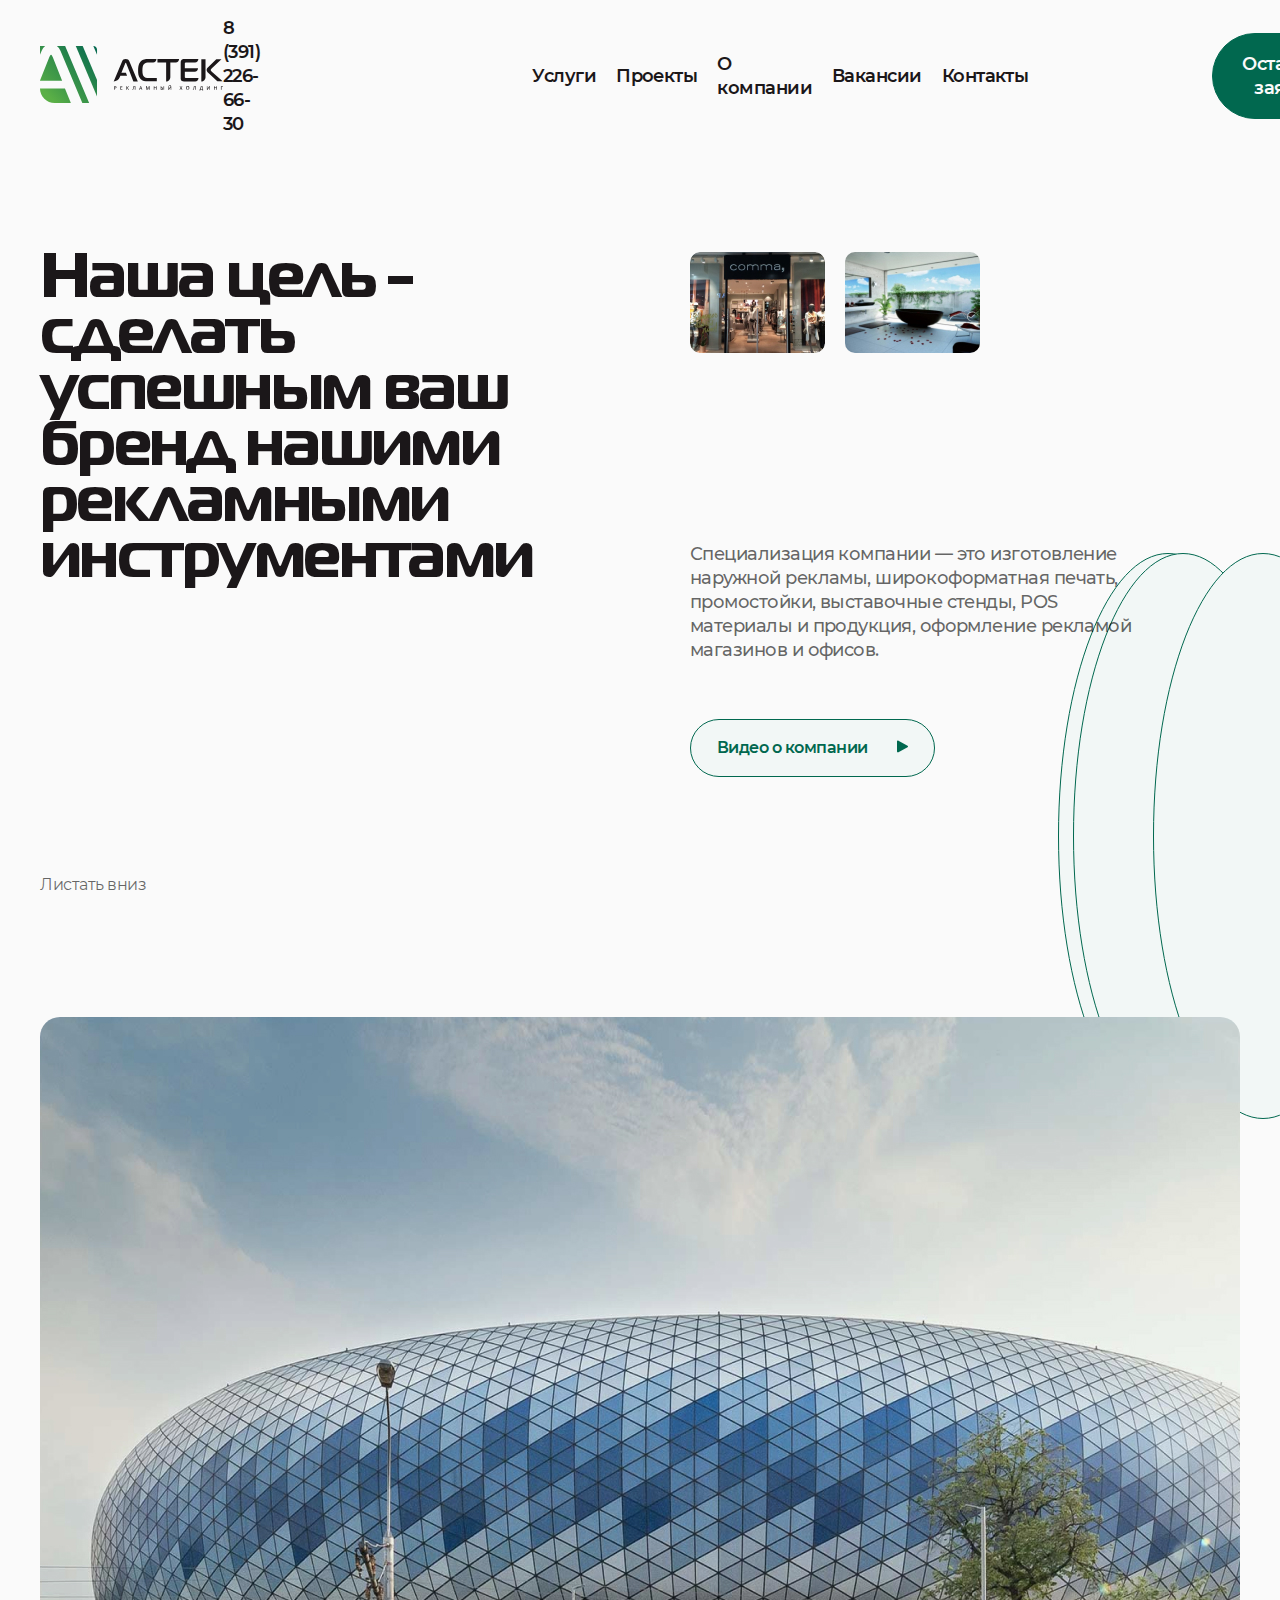
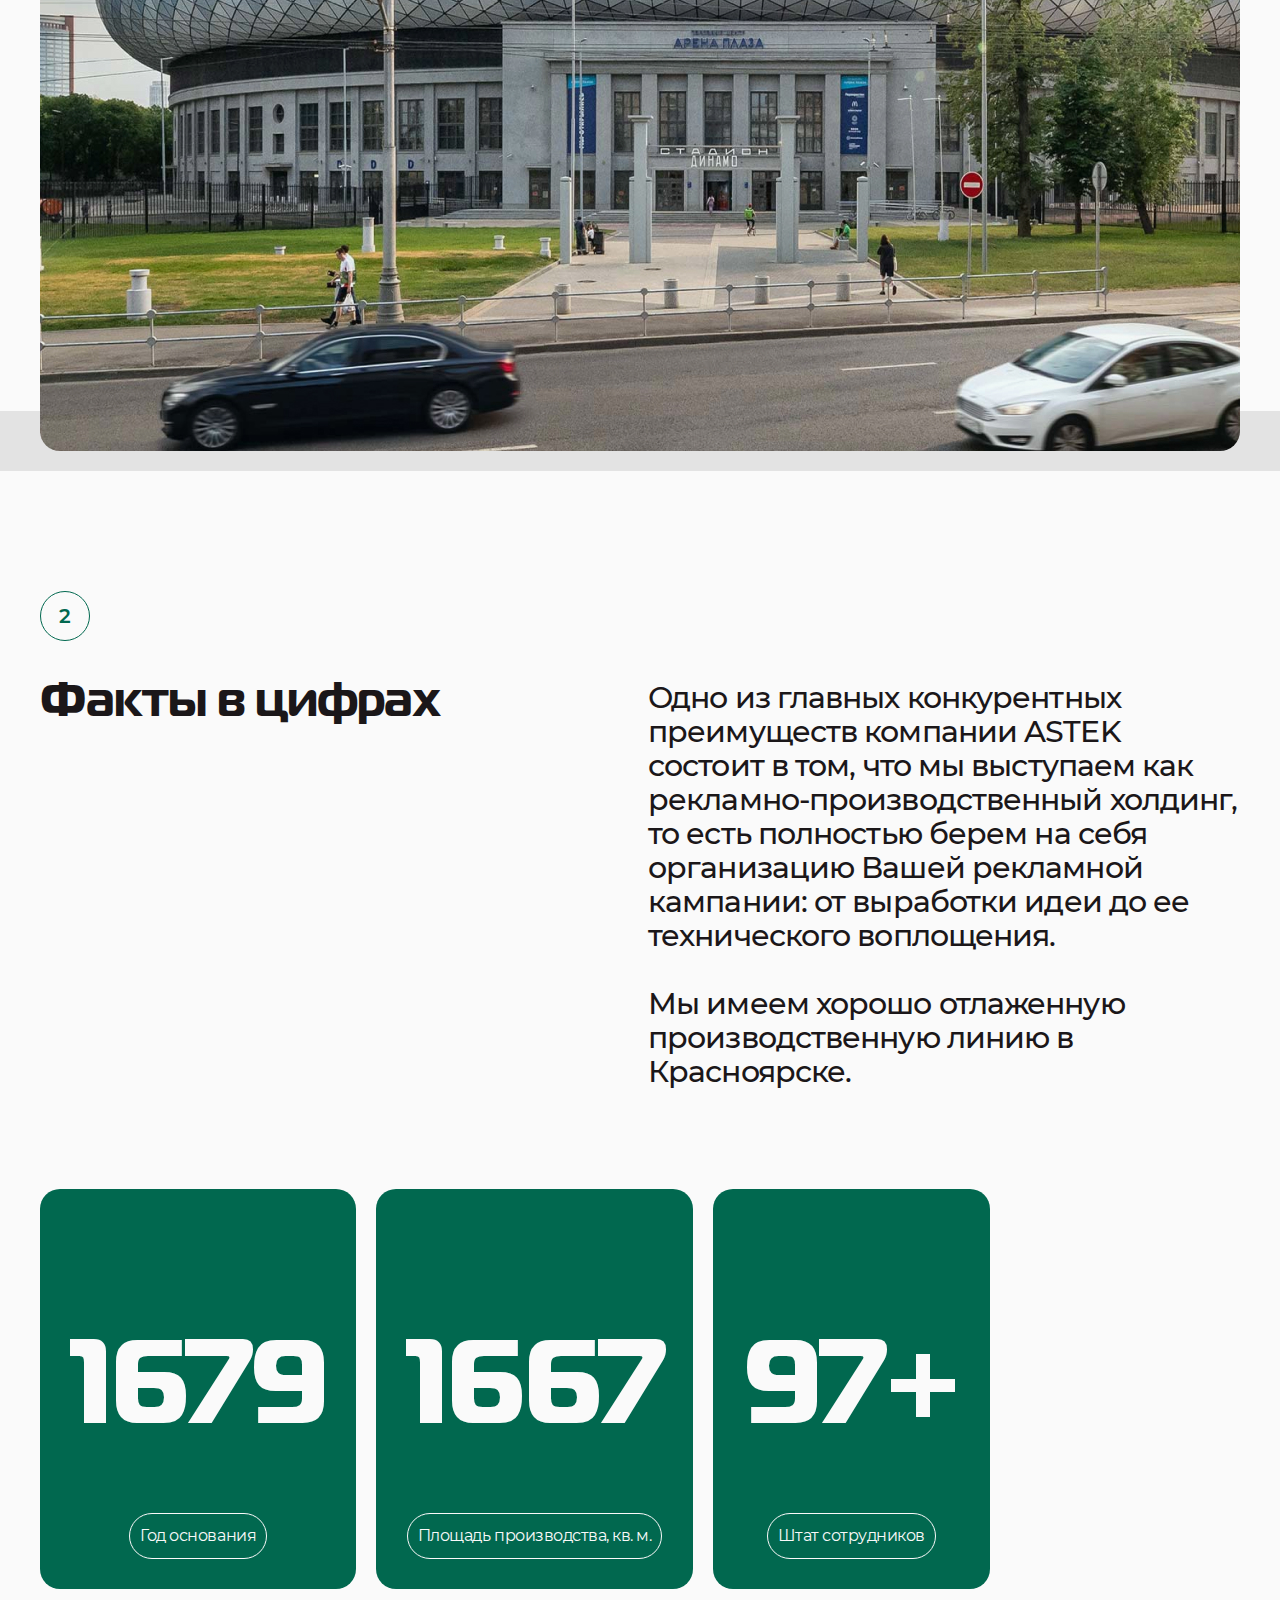
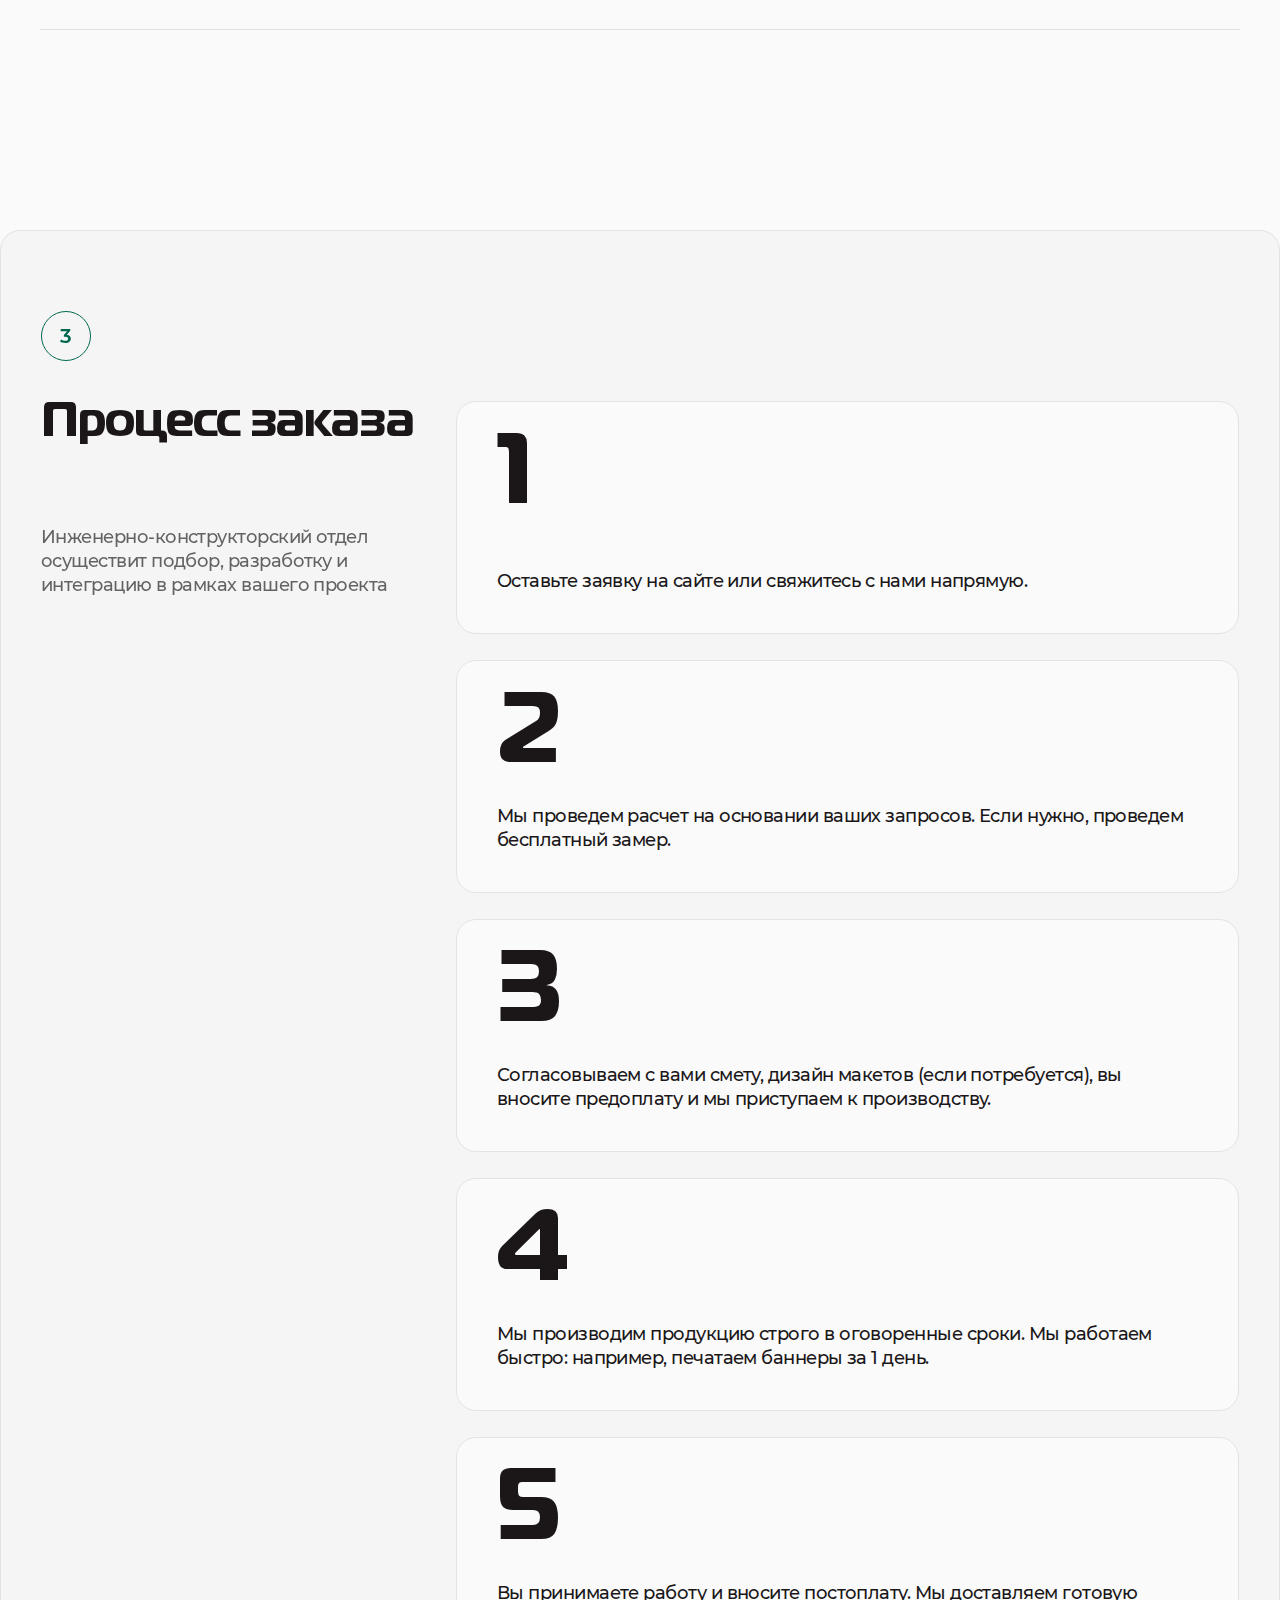
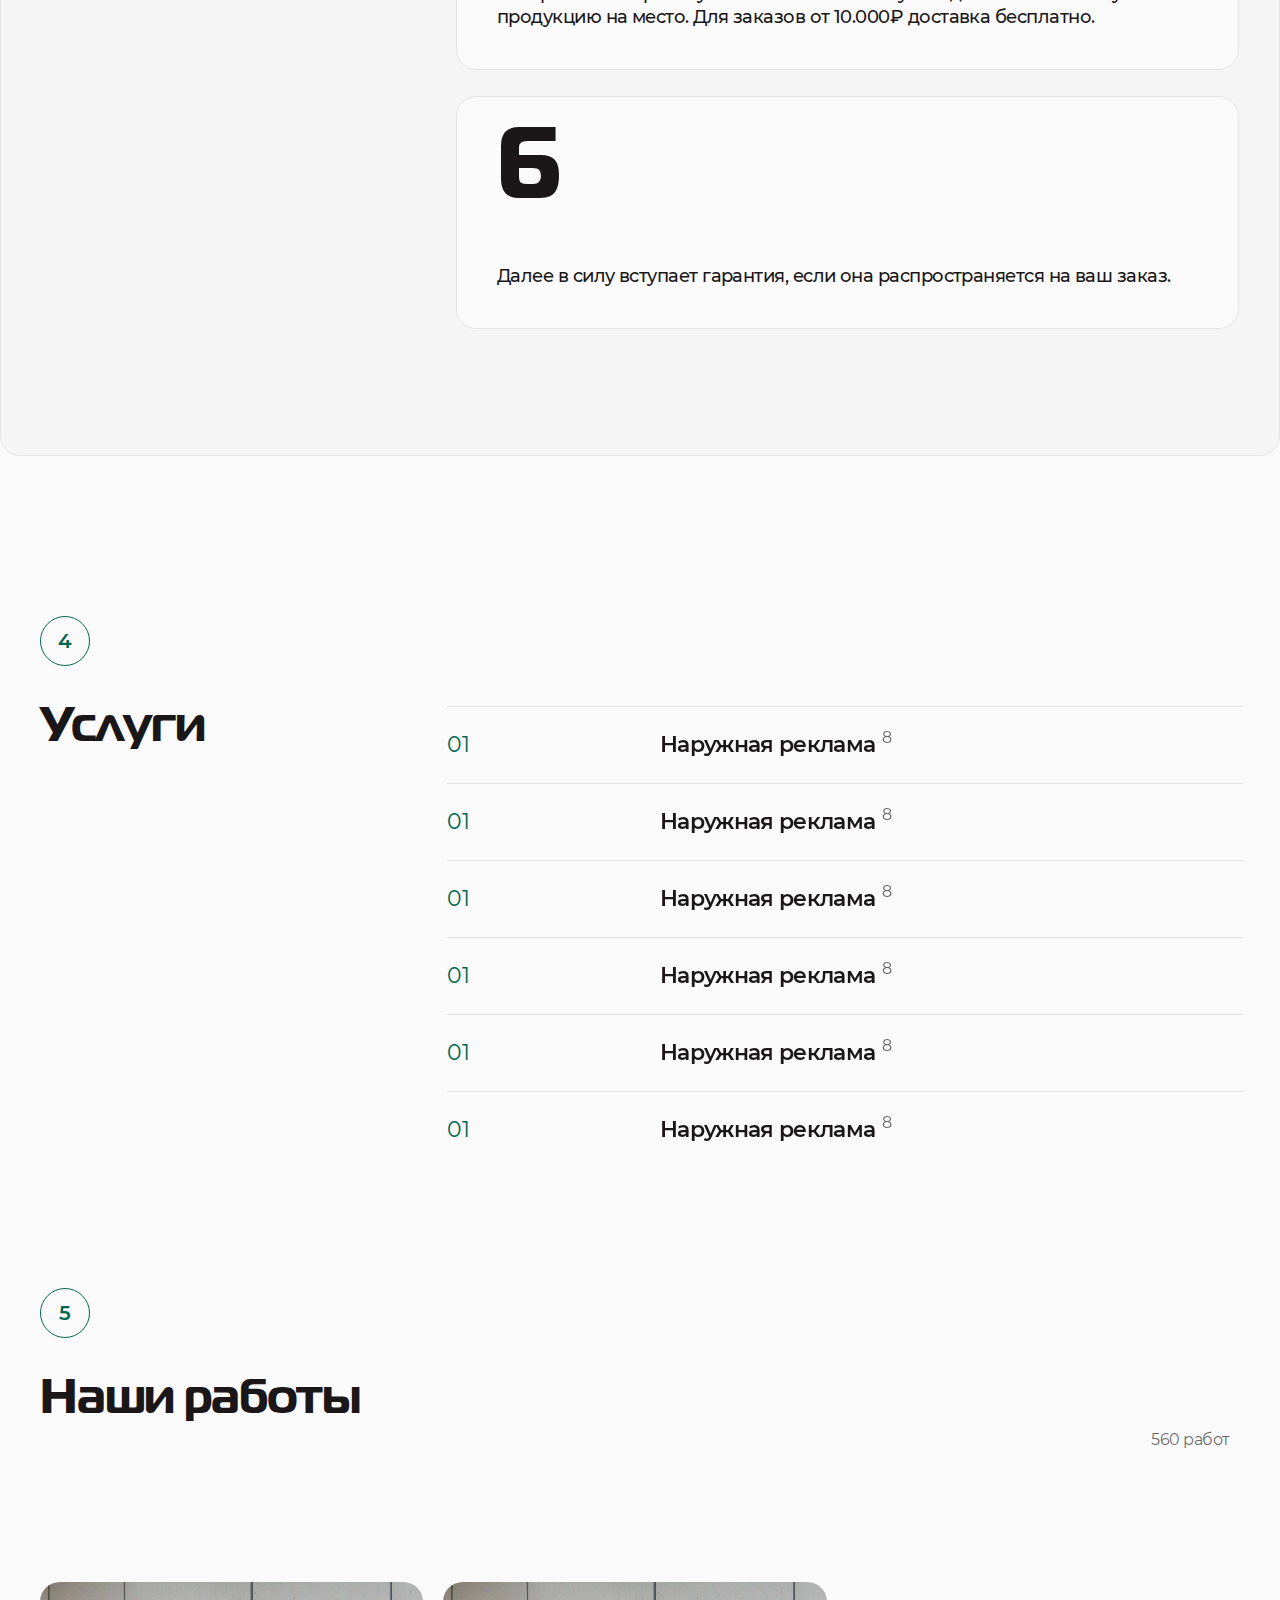
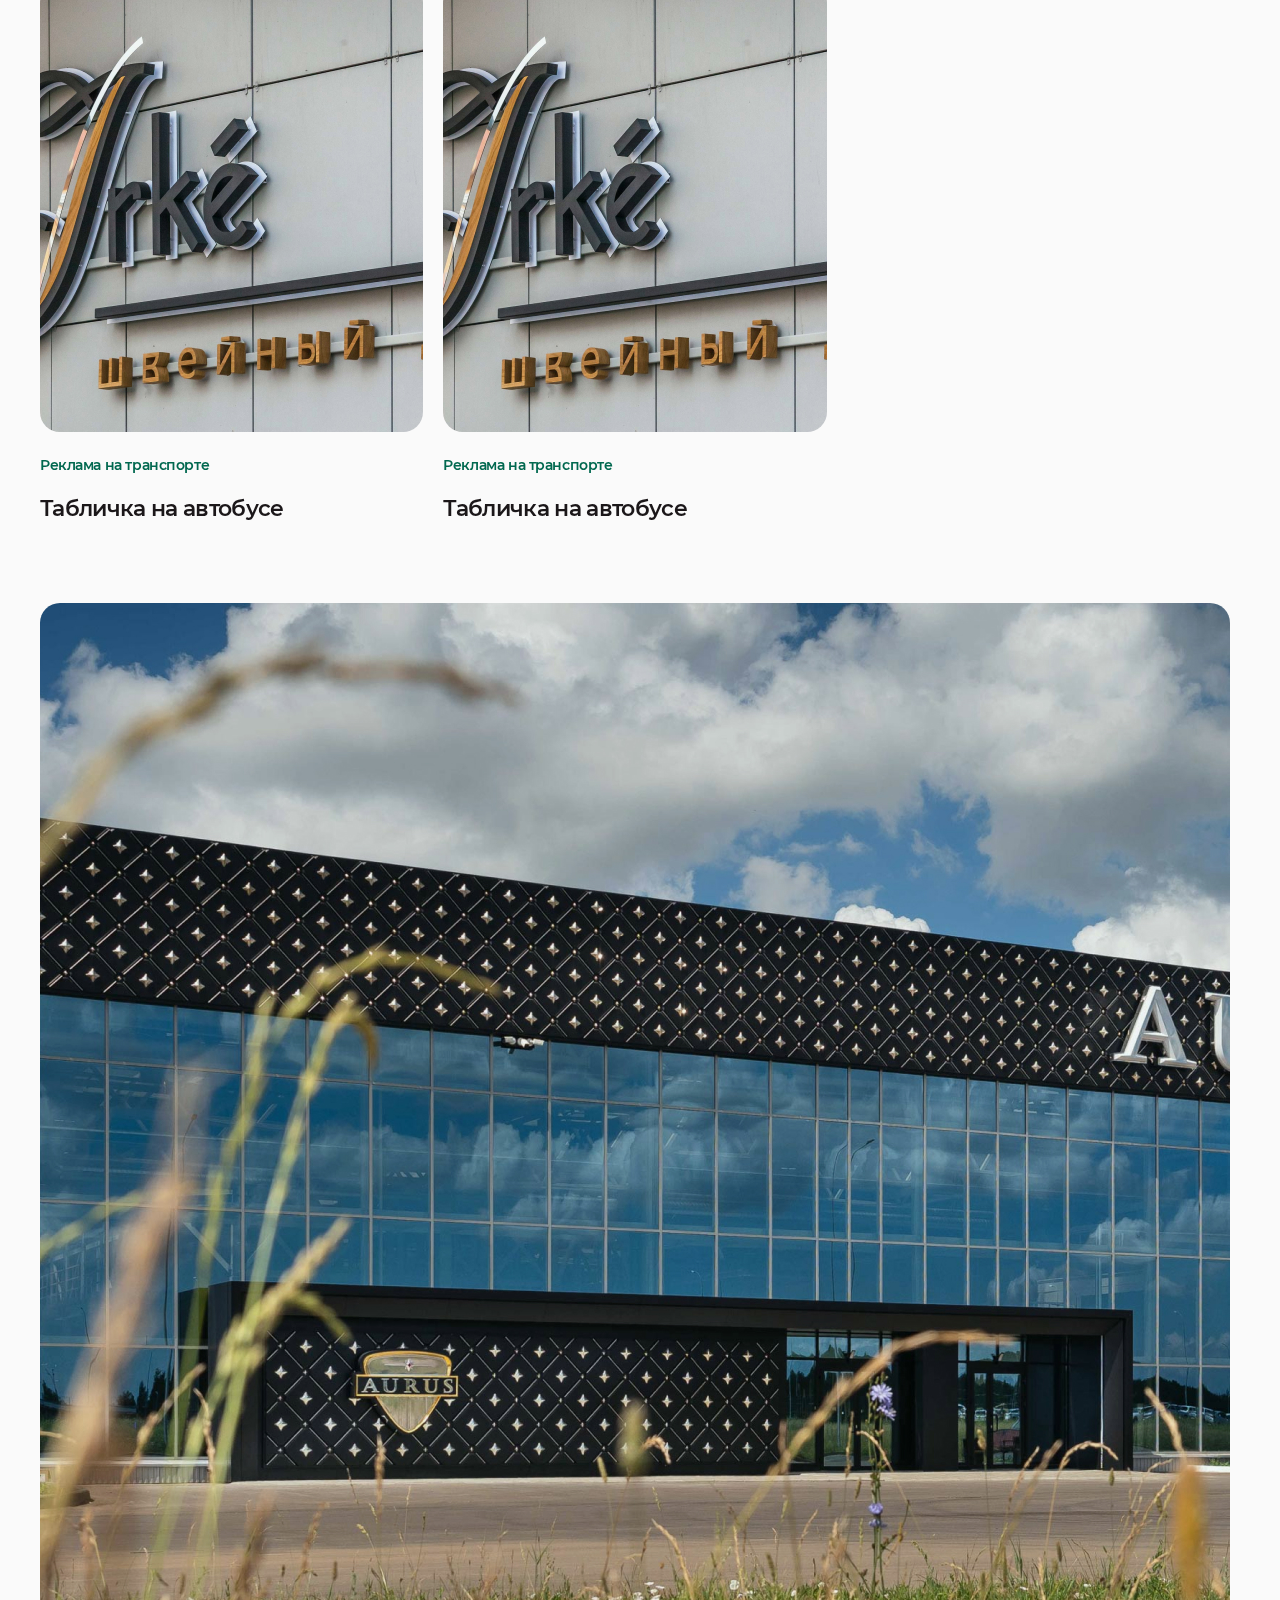
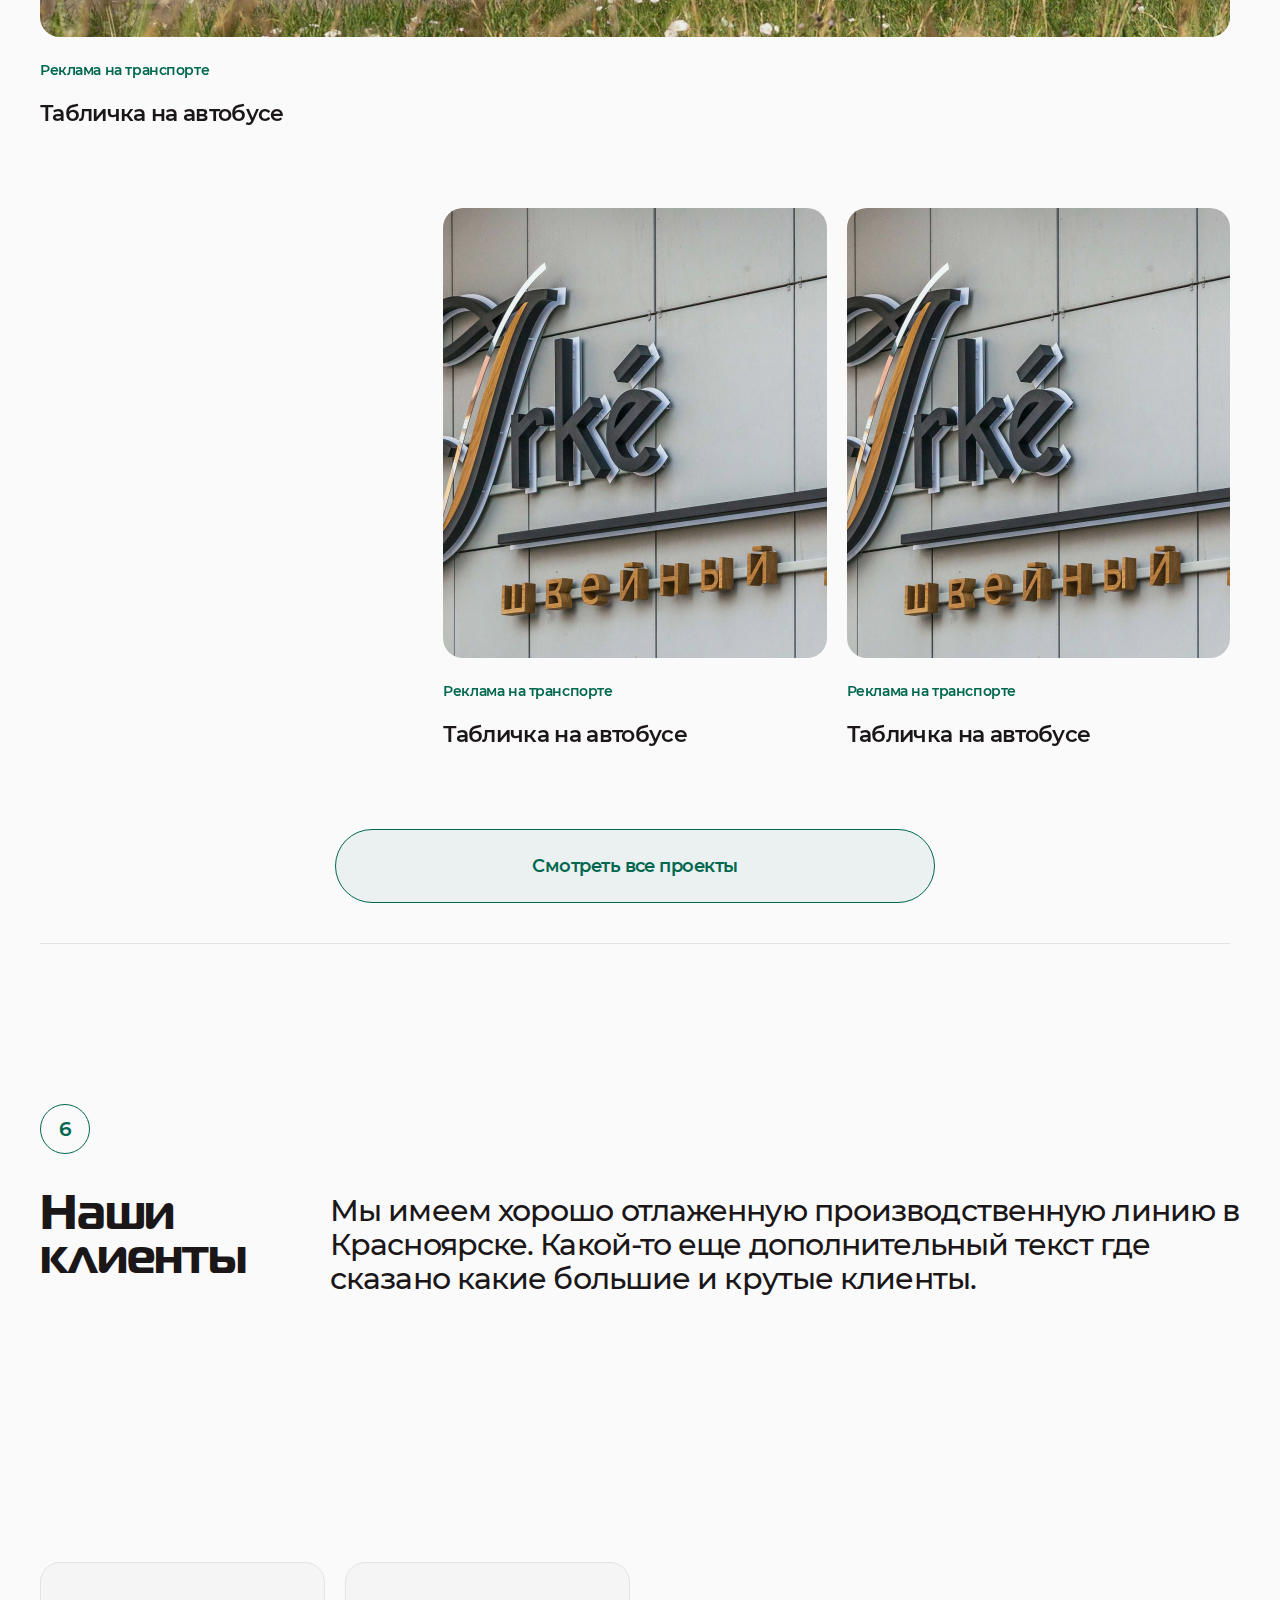
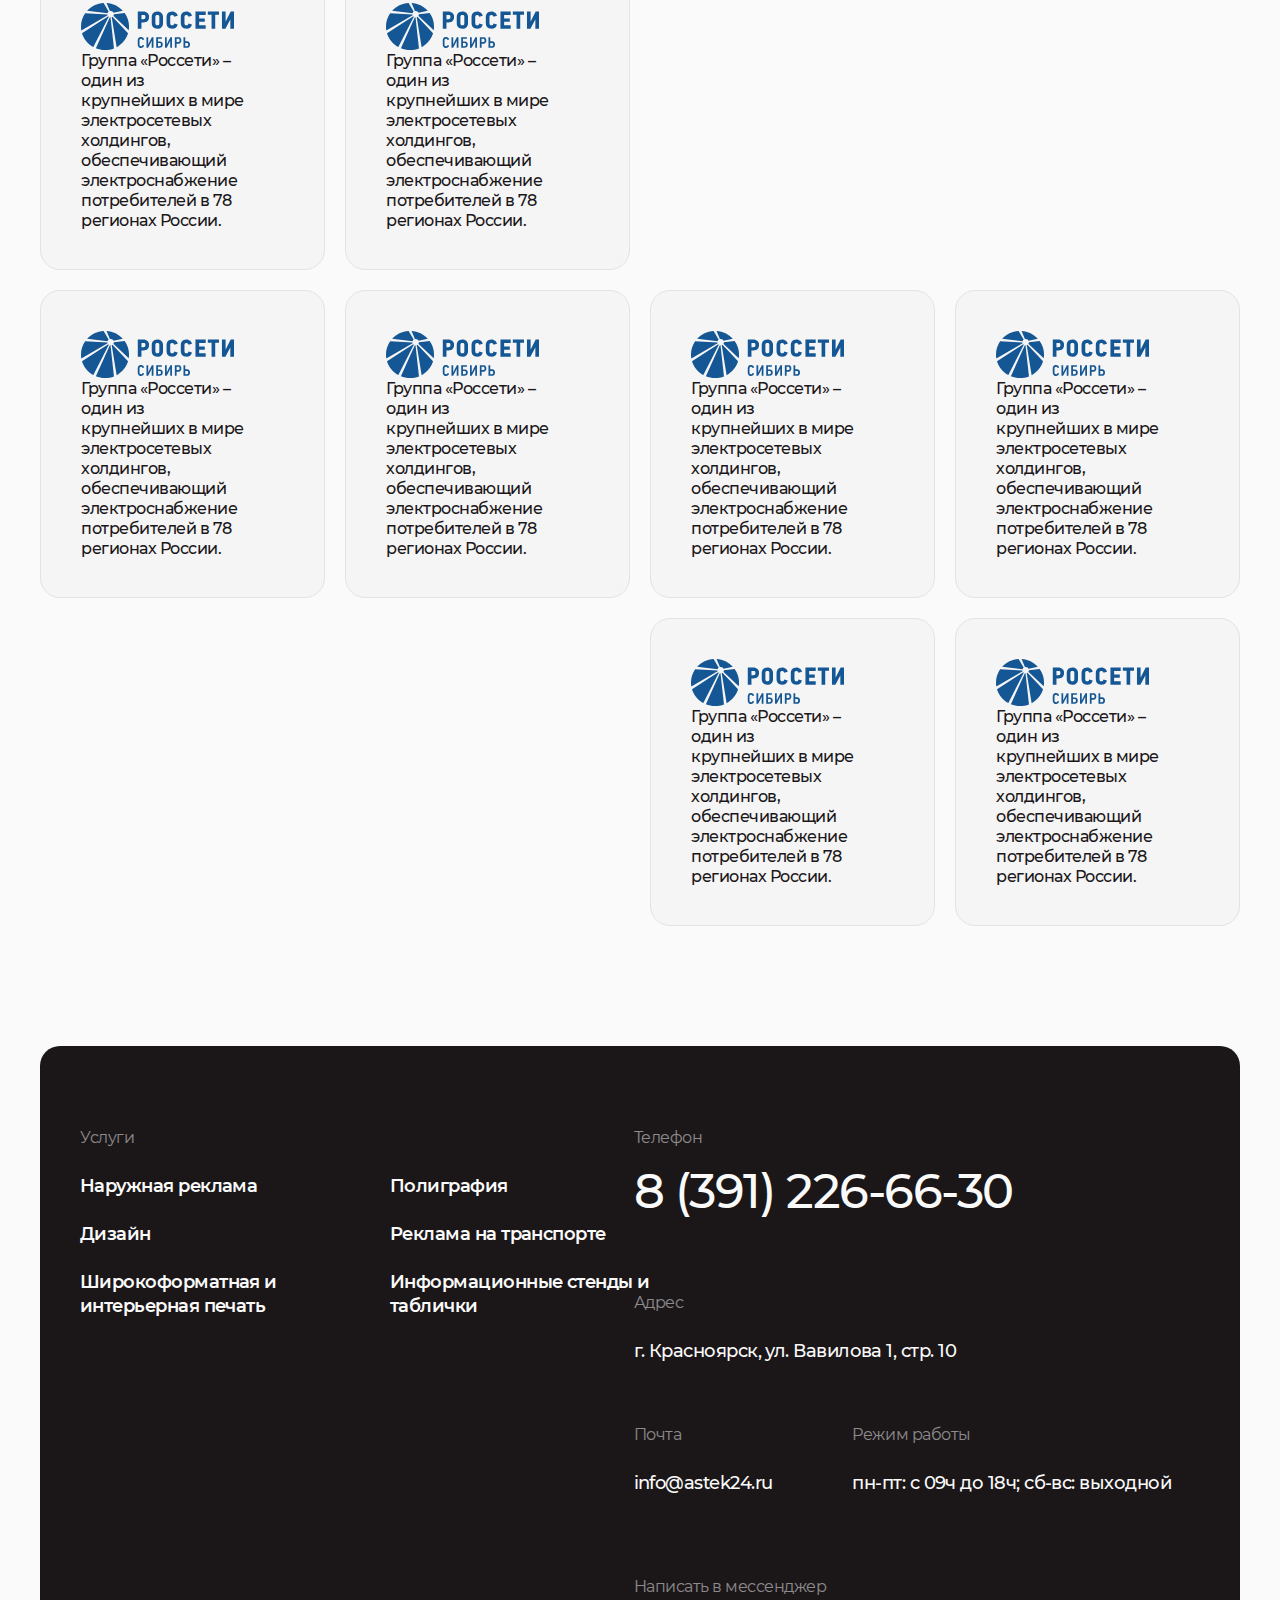
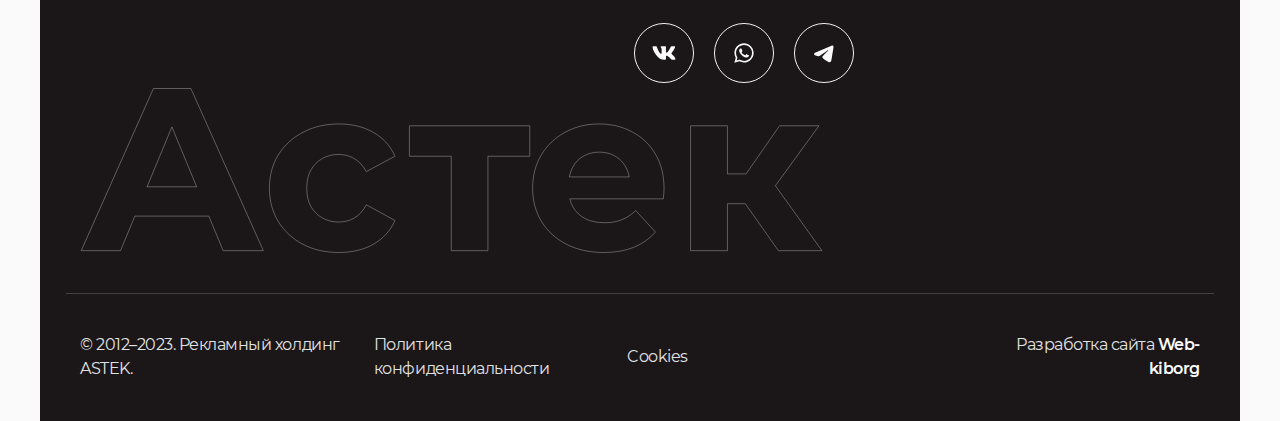
==== commit f17379ea: "fixed accordeons" ====
--- a/index.html
+++ b/index.html
@@ -416,26 +416,36 @@
                                                 <a href="#" class="link accordeon__list-item-link">
                                                     Баннеры
                                                 </a>
+                                                <img src="./assets/img/project-img1.jpg" alt="Баннеры"
+                                                    class="accordeon__list-item-img">
                                             </li>
                                             <li class="accordeon__list-item">
                                                 <a href="#" class="link accordeon__list-item-link">
                                                     Печать на пленке
                                                 </a>
+                                                <img src="./assets/img/project-img1.jpg" alt="Баннеры"
+                                                    class="accordeon__list-item-img">
                                             </li>
                                             <li class="accordeon__list-item">
                                                 <a href="#" class="link accordeon__list-item-link">
                                                     Постеры, плакаты, афиши и фотобумага
                                                 </a>
+                                                <img src="./assets/img/project-img1.jpg" alt="Баннеры"
+                                                    class="accordeon__list-item-img">
                                             </li>
                                             <li class="accordeon__list-item">
                                                 <a href="#" class="link accordeon__list-item-link">
                                                     Холст
                                                 </a>
+                                                <img src="./assets/img/project-img1.jpg" alt="Баннеры"
+                                                    class="accordeon__list-item-img">
                                             </li>
                                             <li class="accordeon__list-item">
                                                 <a href="#" class="link accordeon__list-item-link">
                                                     Печать фотообоев
                                                 </a>
+                                                <img src="./assets/img/project-img1.jpg" alt="Баннеры"
+                                                    class="accordeon__list-item-img">
                                             </li>
                                         </ul>
                                     </div>
@@ -460,26 +470,36 @@
                                                 <a href="#" class="link accordeon__list-item-link">
                                                     Баннеры
                                                 </a>
+                                                <img src="./assets/img/project-img1.jpg" alt="Баннеры"
+                                                    class="accordeon__list-item-img">
                                             </li>
                                             <li class="accordeon__list-item">
                                                 <a href="#" class="link accordeon__list-item-link">
                                                     Печать на пленке
                                                 </a>
+                                                <img src="./assets/img/project-img1.jpg" alt="Баннеры"
+                                                    class="accordeon__list-item-img">
                                             </li>
                                             <li class="accordeon__list-item">
                                                 <a href="#" class="link accordeon__list-item-link">
                                                     Постеры, плакаты, афиши и фотобумага
                                                 </a>
+                                                <img src="./assets/img/project-img1.jpg" alt="Баннеры"
+                                                    class="accordeon__list-item-img">
                                             </li>
                                             <li class="accordeon__list-item">
                                                 <a href="#" class="link accordeon__list-item-link">
                                                     Холст
                                                 </a>
+                                                <img src="./assets/img/project-img1.jpg" alt="Баннеры"
+                                                    class="accordeon__list-item-img">
                                             </li>
                                             <li class="accordeon__list-item">
                                                 <a href="#" class="link accordeon__list-item-link">
                                                     Печать фотообоев
                                                 </a>
+                                                <img src="./assets/img/project-img1.jpg" alt="Баннеры"
+                                                    class="accordeon__list-item-img">
                                             </li>
                                         </ul>
                                     </div>
@@ -504,26 +524,36 @@
                                                 <a href="#" class="link accordeon__list-item-link">
                                                     Баннеры
                                                 </a>
+                                                <img src="./assets/img/project-img1.jpg" alt="Баннеры"
+                                                    class="accordeon__list-item-img">
                                             </li>
                                             <li class="accordeon__list-item">
                                                 <a href="#" class="link accordeon__list-item-link">
                                                     Печать на пленке
                                                 </a>
+                                                <img src="./assets/img/project-img1.jpg" alt="Баннеры"
+                                                    class="accordeon__list-item-img">
                                             </li>
                                             <li class="accordeon__list-item">
                                                 <a href="#" class="link accordeon__list-item-link">
                                                     Постеры, плакаты, афиши и фотобумага
                                                 </a>
+                                                <img src="./assets/img/project-img1.jpg" alt="Баннеры"
+                                                    class="accordeon__list-item-img">
                                             </li>
                                             <li class="accordeon__list-item">
                                                 <a href="#" class="link accordeon__list-item-link">
                                                     Холст
                                                 </a>
+                                                <img src="./assets/img/project-img1.jpg" alt="Баннеры"
+                                                    class="accordeon__list-item-img">
                                             </li>
                                             <li class="accordeon__list-item">
                                                 <a href="#" class="link accordeon__list-item-link">
                                                     Печать фотообоев
                                                 </a>
+                                                <img src="./assets/img/project-img1.jpg" alt="Баннеры"
+                                                    class="accordeon__list-item-img">
                                             </li>
                                         </ul>
                                     </div>
@@ -548,26 +578,36 @@
                                                 <a href="#" class="link accordeon__list-item-link">
                                                     Баннеры
                                                 </a>
+                                                <img src="./assets/img/project-img1.jpg" alt="Баннеры"
+                                                    class="accordeon__list-item-img">
                                             </li>
                                             <li class="accordeon__list-item">
                                                 <a href="#" class="link accordeon__list-item-link">
                                                     Печать на пленке
                                                 </a>
+                                                <img src="./assets/img/project-img1.jpg" alt="Баннеры"
+                                                    class="accordeon__list-item-img">
                                             </li>
                                             <li class="accordeon__list-item">
                                                 <a href="#" class="link accordeon__list-item-link">
                                                     Постеры, плакаты, афиши и фотобумага
                                                 </a>
+                                                <img src="./assets/img/project-img1.jpg" alt="Баннеры"
+                                                    class="accordeon__list-item-img">
                                             </li>
                                             <li class="accordeon__list-item">
                                                 <a href="#" class="link accordeon__list-item-link">
                                                     Холст
                                                 </a>
+                                                <img src="./assets/img/project-img1.jpg" alt="Баннеры"
+                                                    class="accordeon__list-item-img">
                                             </li>
                                             <li class="accordeon__list-item">
                                                 <a href="#" class="link accordeon__list-item-link">
                                                     Печать фотообоев
                                                 </a>
+                                                <img src="./assets/img/project-img1.jpg" alt="Баннеры"
+                                                    class="accordeon__list-item-img">
                                             </li>
                                         </ul>
                                     </div>
@@ -592,26 +632,36 @@
                                                 <a href="#" class="link accordeon__list-item-link">
                                                     Баннеры
                                                 </a>
+                                                <img src="./assets/img/project-img1.jpg" alt="Баннеры"
+                                                    class="accordeon__list-item-img">
                                             </li>
                                             <li class="accordeon__list-item">
                                                 <a href="#" class="link accordeon__list-item-link">
                                                     Печать на пленке
                                                 </a>
+                                                <img src="./assets/img/project-img1.jpg" alt="Баннеры"
+                                                    class="accordeon__list-item-img">
                                             </li>
                                             <li class="accordeon__list-item">
                                                 <a href="#" class="link accordeon__list-item-link">
                                                     Постеры, плакаты, афиши и фотобумага
                                                 </a>
+                                                <img src="./assets/img/project-img1.jpg" alt="Баннеры"
+                                                    class="accordeon__list-item-img">
                                             </li>
                                             <li class="accordeon__list-item">
                                                 <a href="#" class="link accordeon__list-item-link">
                                                     Холст
                                                 </a>
+                                                <img src="./assets/img/project-img1.jpg" alt="Баннеры"
+                                                    class="accordeon__list-item-img">
                                             </li>
                                             <li class="accordeon__list-item">
                                                 <a href="#" class="link accordeon__list-item-link">
                                                     Печать фотообоев
                                                 </a>
+                                                <img src="./assets/img/project-img1.jpg" alt="Баннеры"
+                                                    class="accordeon__list-item-img">
                                             </li>
                                         </ul>
                                     </div>
@@ -636,26 +686,36 @@
                                                 <a href="#" class="link accordeon__list-item-link">
                                                     Баннеры
                                                 </a>
+                                                <img src="./assets/img/project-img1.jpg" alt="Баннеры"
+                                                    class="accordeon__list-item-img">
                                             </li>
                                             <li class="accordeon__list-item">
                                                 <a href="#" class="link accordeon__list-item-link">
                                                     Печать на пленке
                                                 </a>
+                                                <img src="./assets/img/project-img1.jpg" alt="Баннеры"
+                                                    class="accordeon__list-item-img">
                                             </li>
                                             <li class="accordeon__list-item">
                                                 <a href="#" class="link accordeon__list-item-link">
                                                     Постеры, плакаты, афиши и фотобумага
                                                 </a>
+                                                <img src="./assets/img/project-img1.jpg" alt="Баннеры"
+                                                    class="accordeon__list-item-img">
                                             </li>
                                             <li class="accordeon__list-item">
                                                 <a href="#" class="link accordeon__list-item-link">
                                                     Холст
                                                 </a>
+                                                <img src="./assets/img/project-img1.jpg" alt="Баннеры"
+                                                    class="accordeon__list-item-img">
                                             </li>
                                             <li class="accordeon__list-item">
                                                 <a href="#" class="link accordeon__list-item-link">
                                                     Печать фотообоев
                                                 </a>
+                                                <img src="./assets/img/project-img1.jpg" alt="Баннеры"
+                                                    class="accordeon__list-item-img">
                                             </li>
                                         </ul>
                                     </div>
--- a/styles/index.css
+++ b/styles/index.css
@@ -713,16 +713,11 @@
 }
 .accordeon__content {
   max-height: 0px;
-  overflow: hidden;
   opacity: 0;
   visibility: hidden;
-  transition: 0.23s;
+  transition: 0.23s max-height;
 }
 .accordeon__list {
-  max-width: 350px;
-  margin-left: 25.6%;
-  margin-top: 26px;
-  margin-right: 46.8%;
   display: flex;
   flex-direction: column;
   align-items: flex-start;
@@ -732,6 +727,28 @@
 .accordeon.active .accordeon__content {
   display: block;
   visibility: visible;
+  opacity: 1;
+}
+.accordeon.active .accordeon__list {
+  margin-left: 25.6%;
+  margin-top: 26px;
+}
+.accordeon__list-item-img {
+  position: absolute;
+  width: 100%;
+  max-width: 395px;
+  height: 223px;
+  right: 0;
+  top: -97px;
+  z-index: 4;
+  transition: 0.23s;
+  opacity: 0;
+}
+.accordeon__list-item {
+  width: 100%;
+  position: relative;
+}
+.accordeon__list-item-link:hover + .accordeon__list-item-img {
   opacity: 1;
 }
 
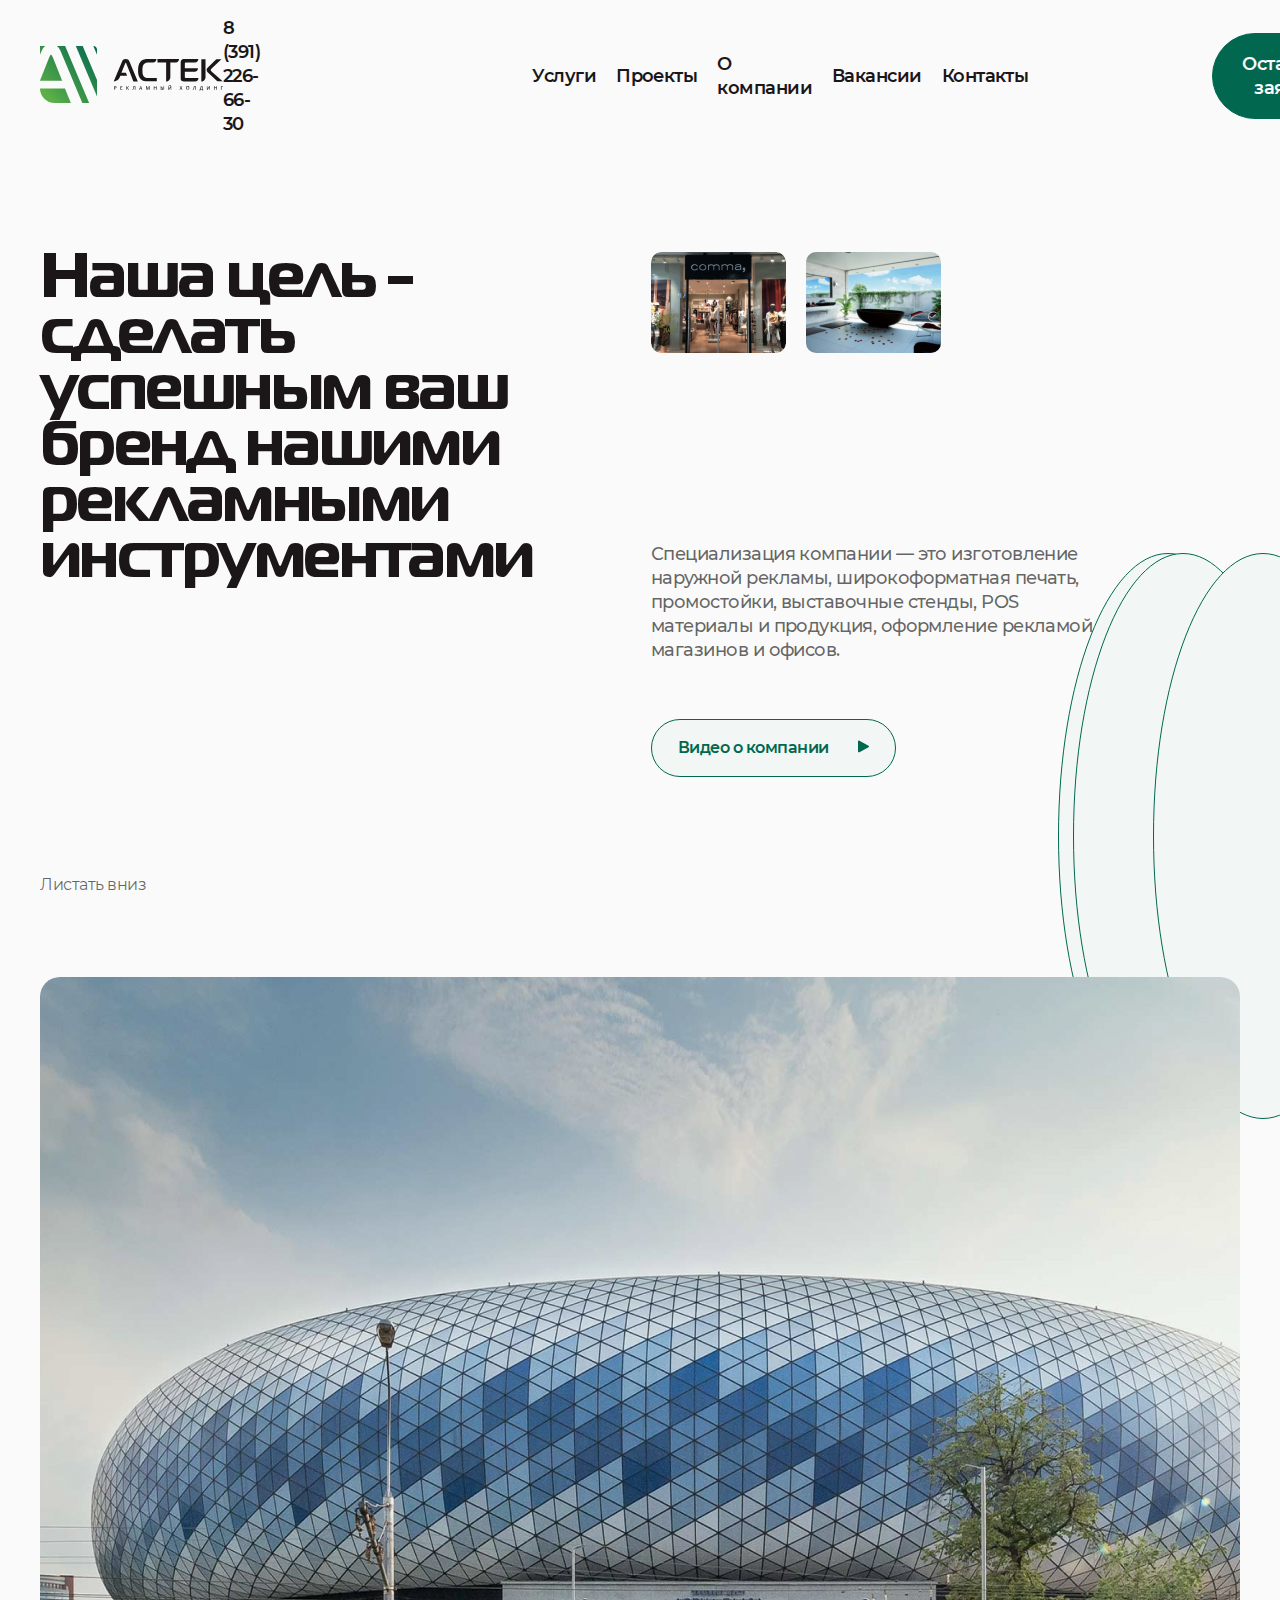
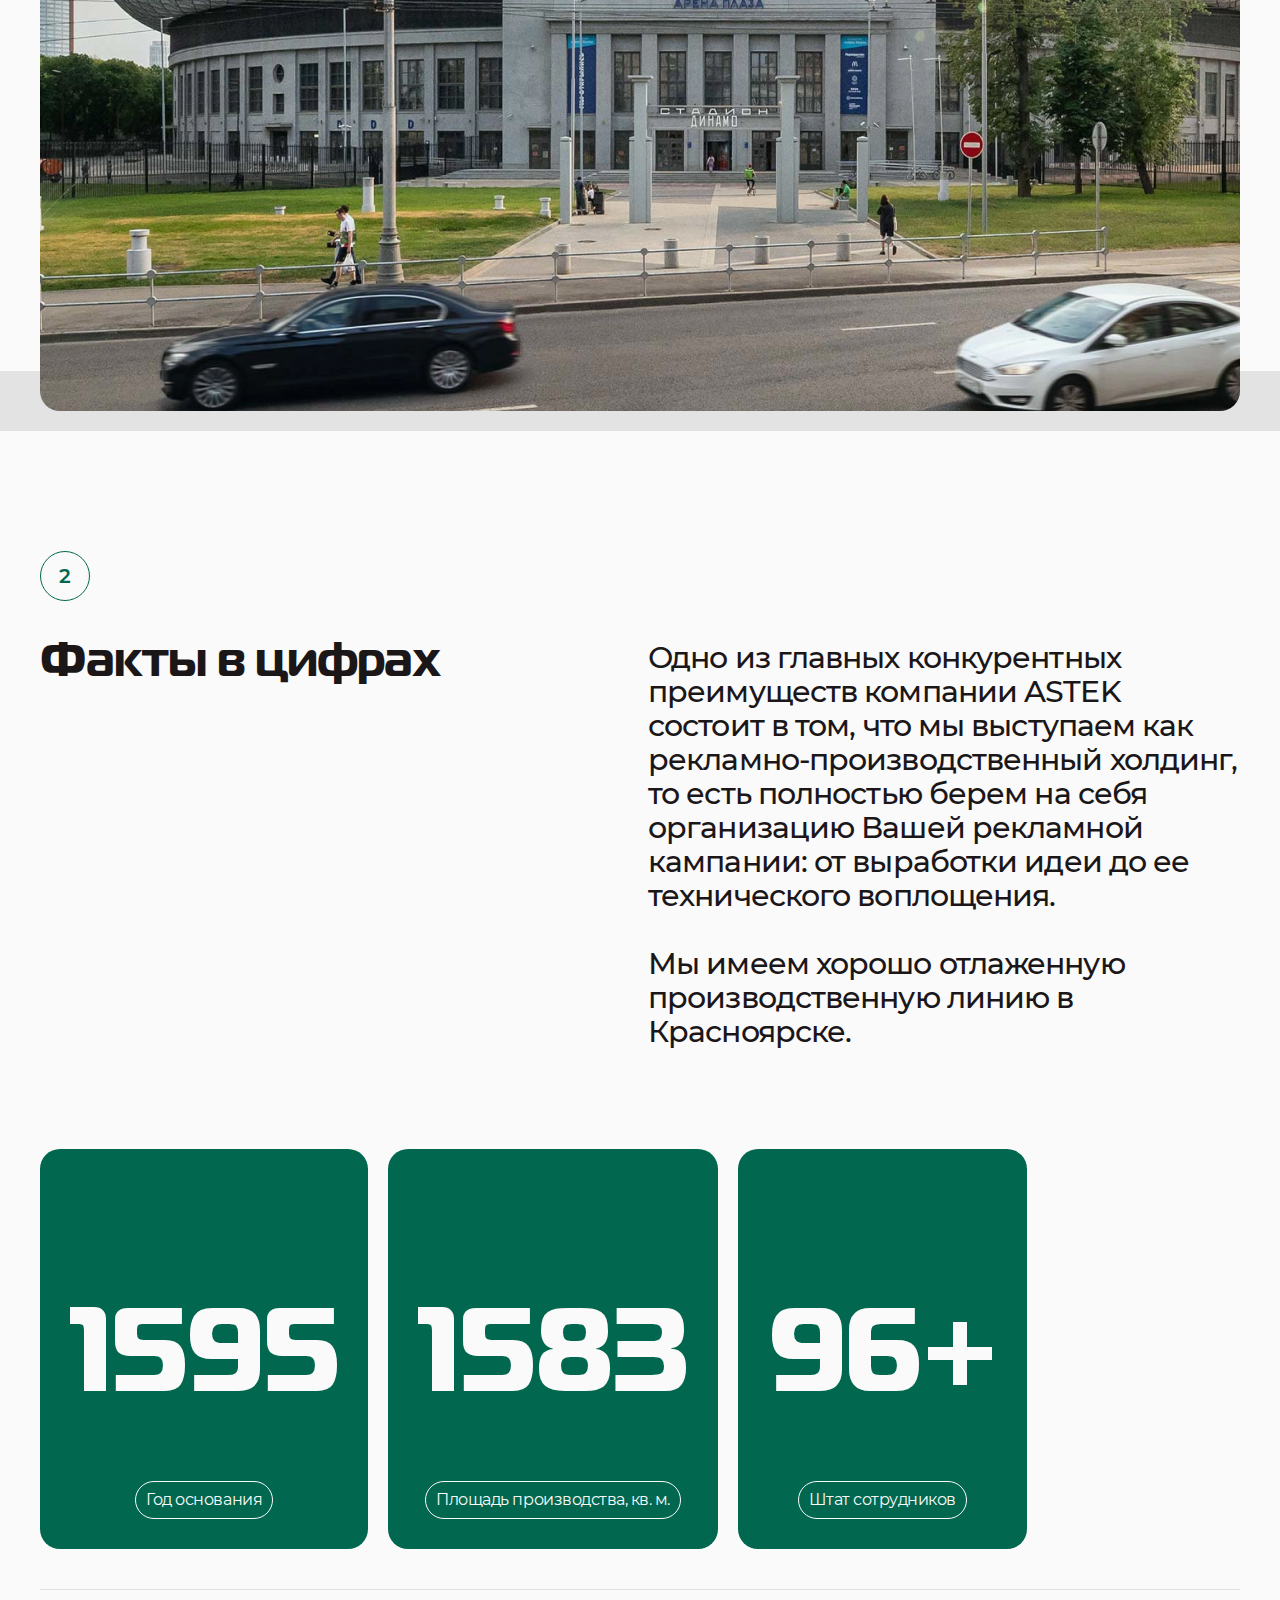
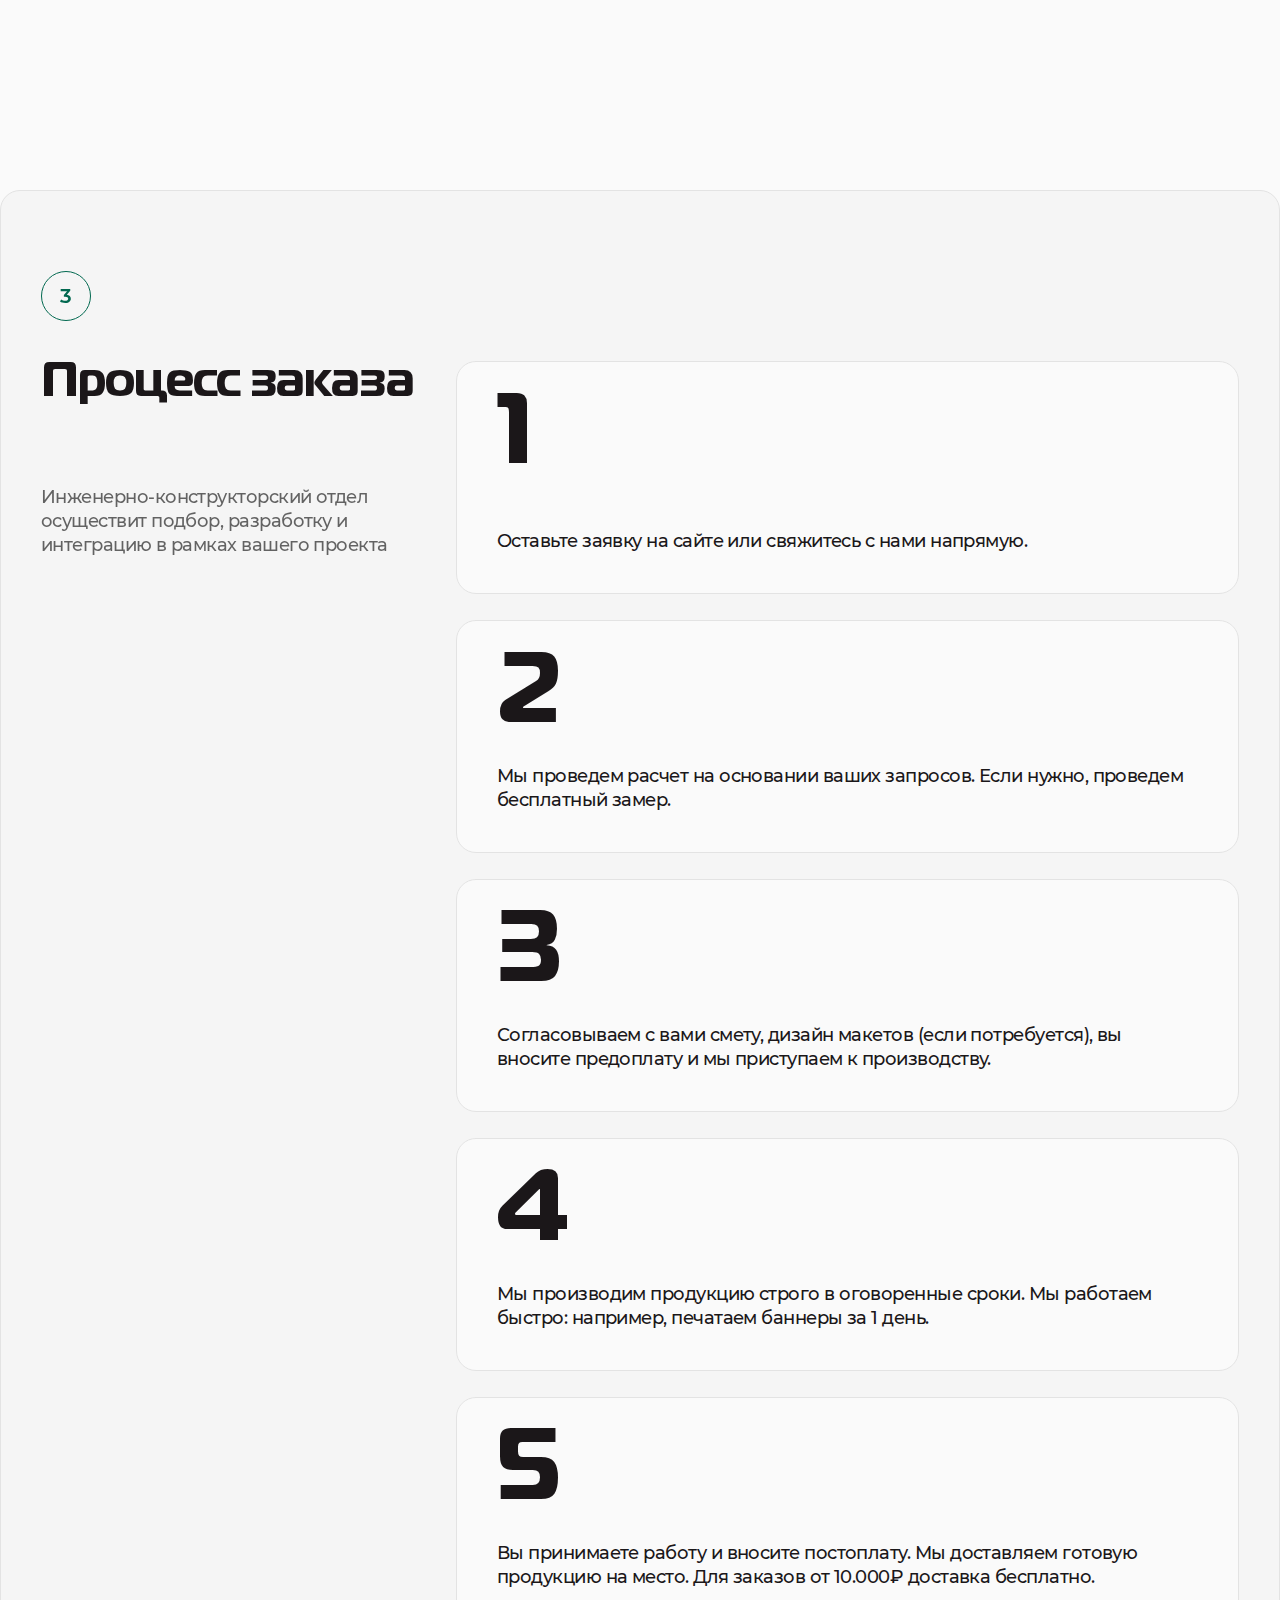
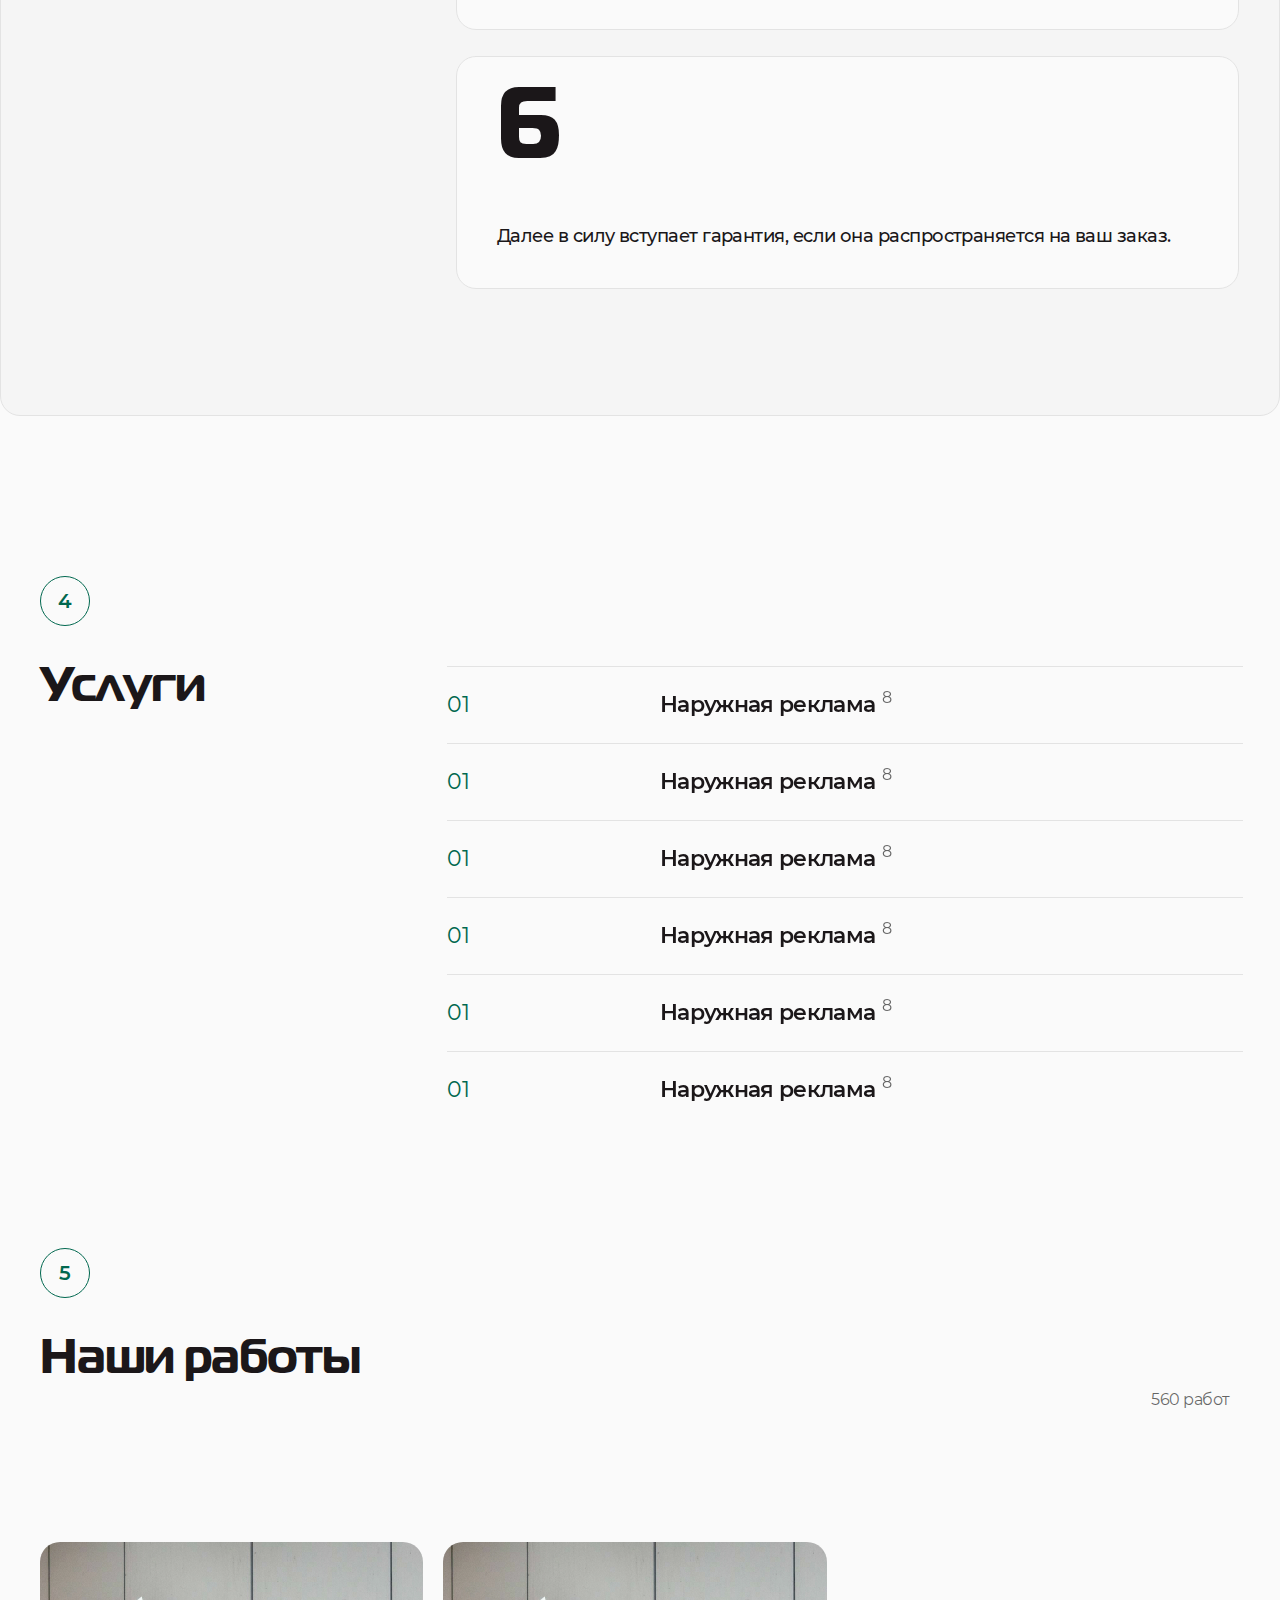
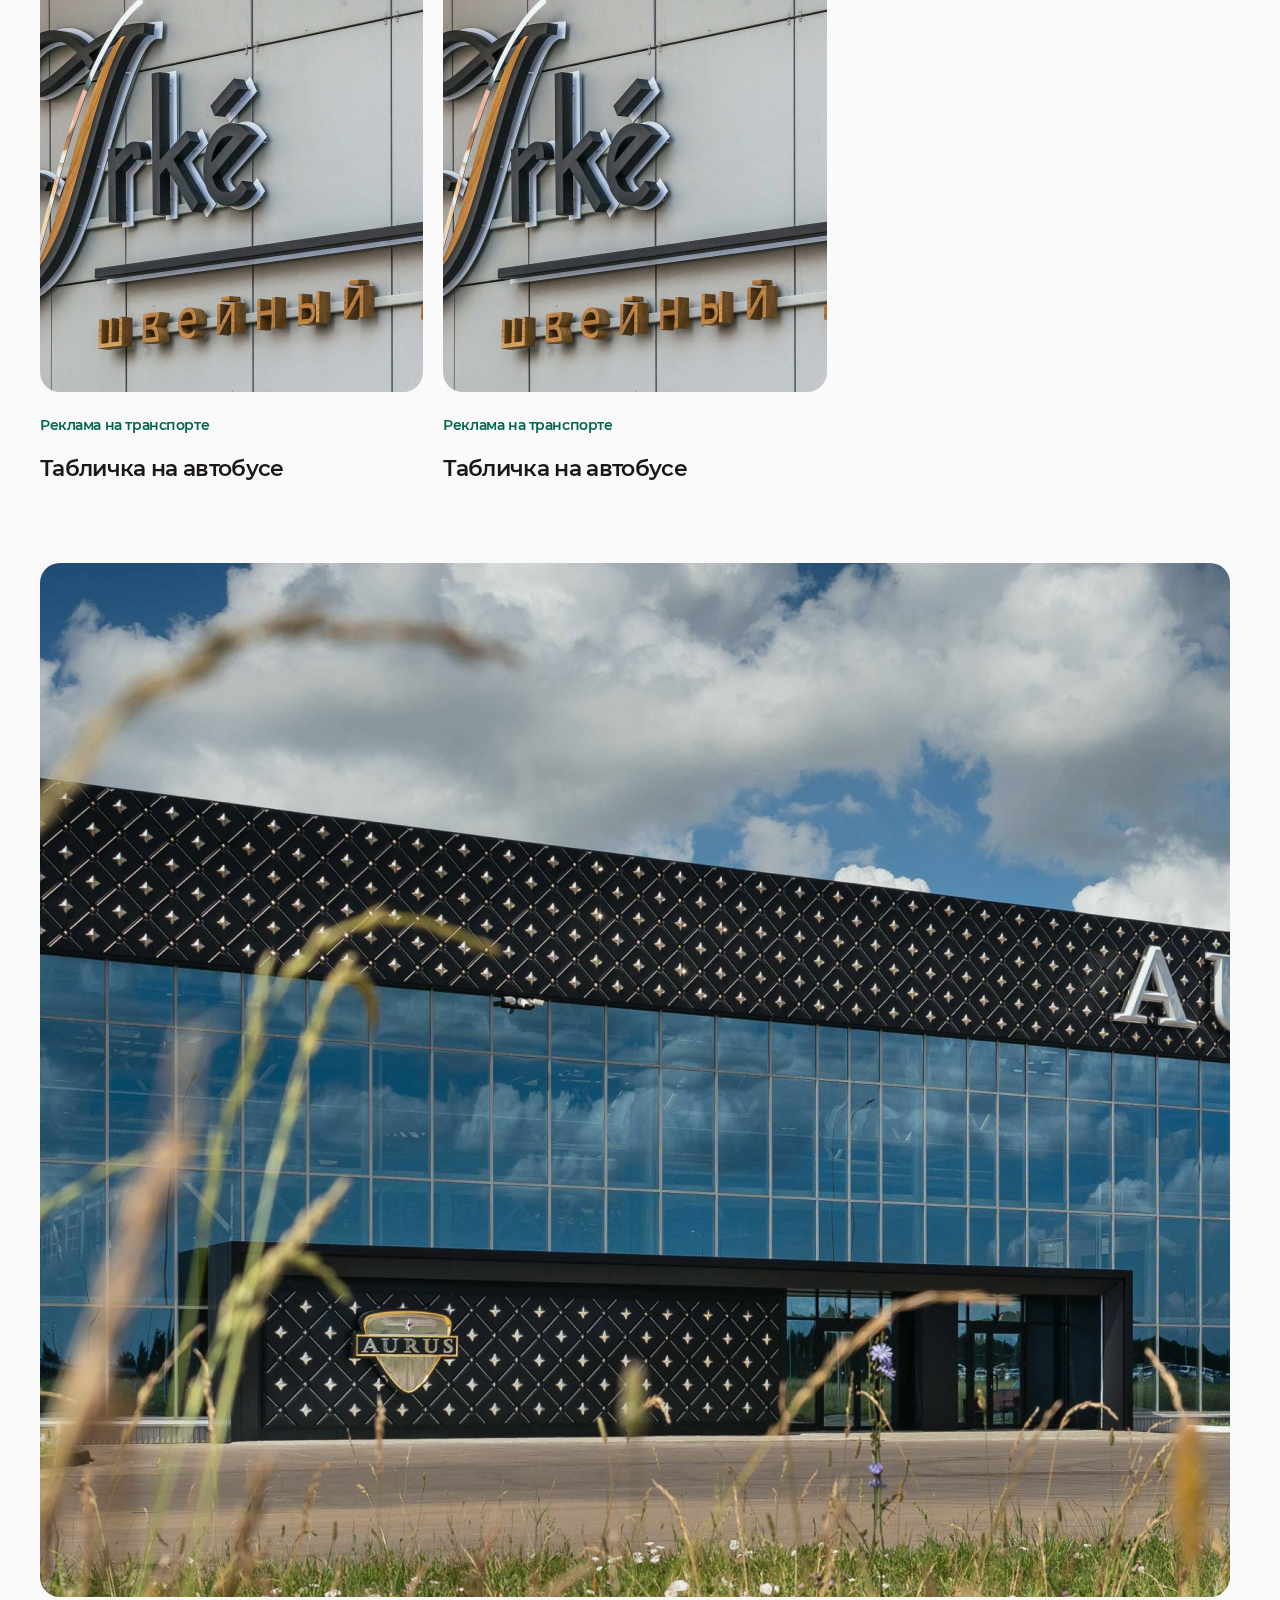
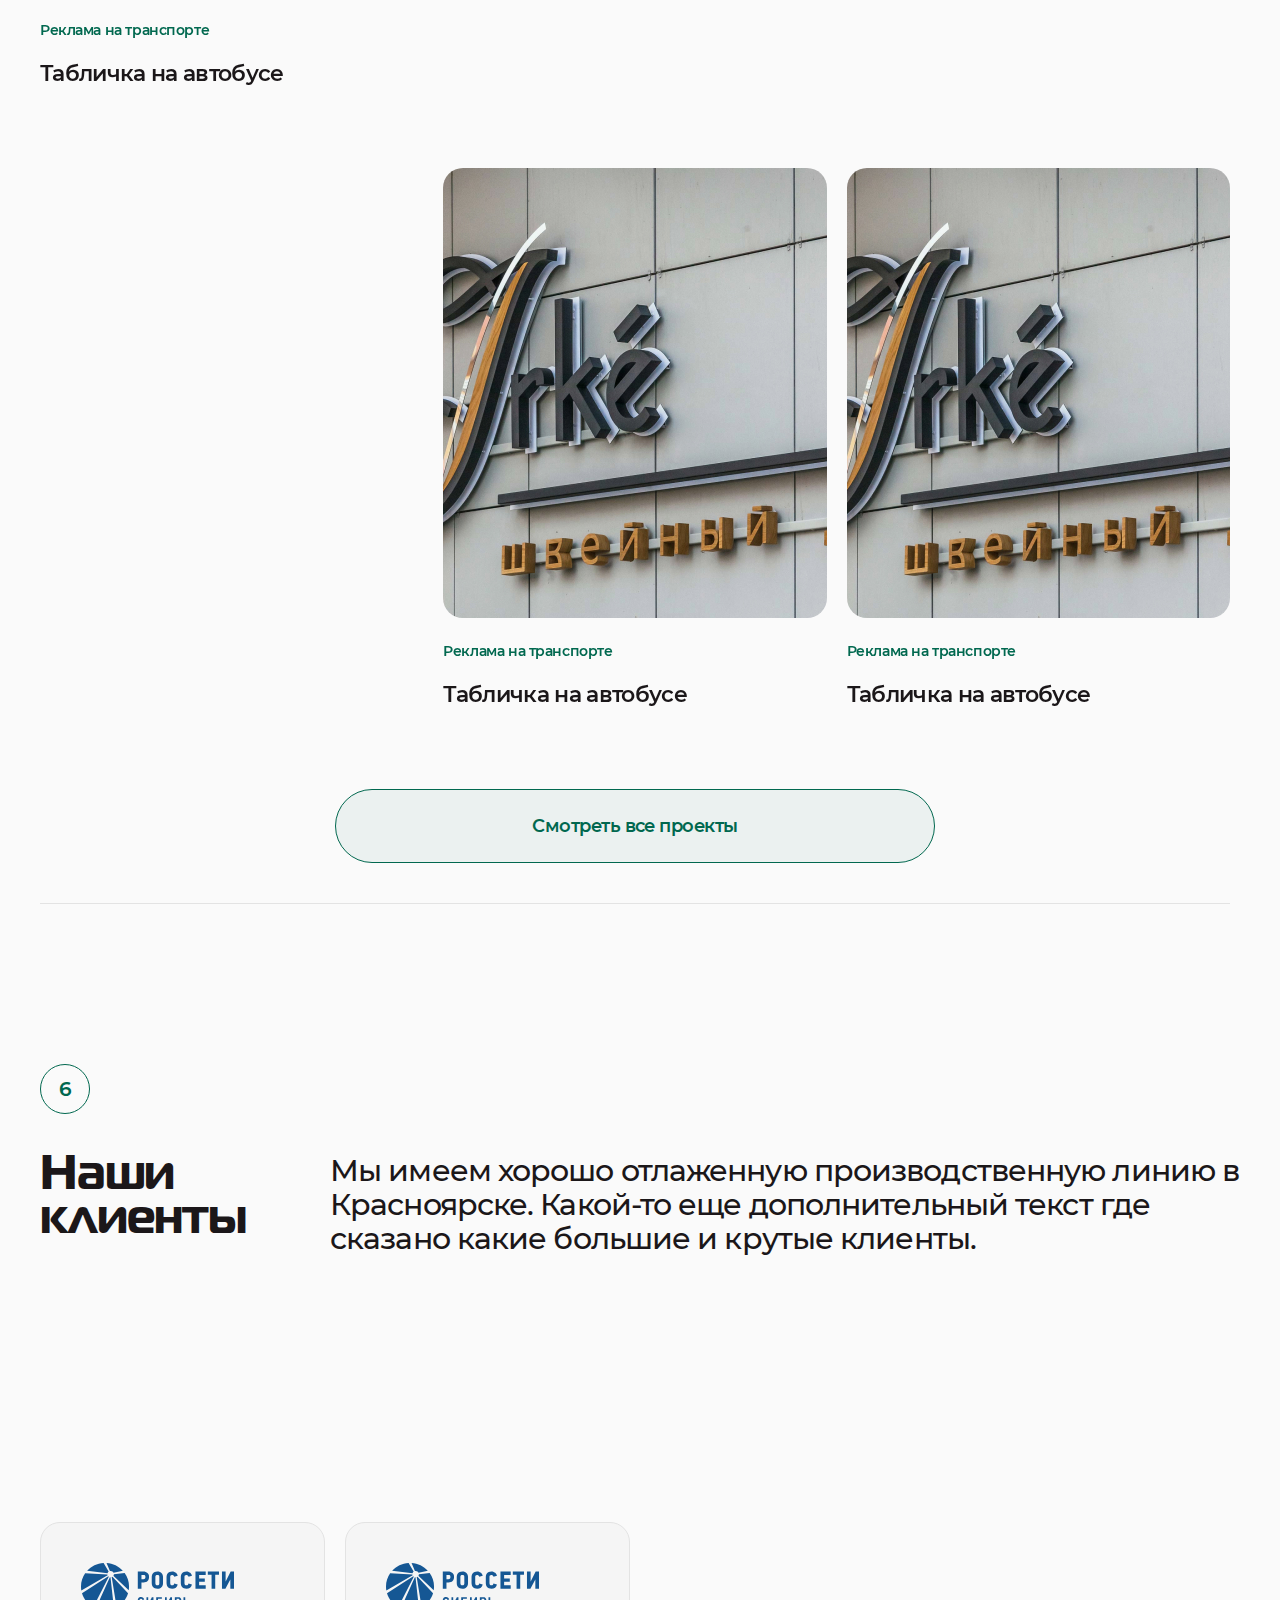
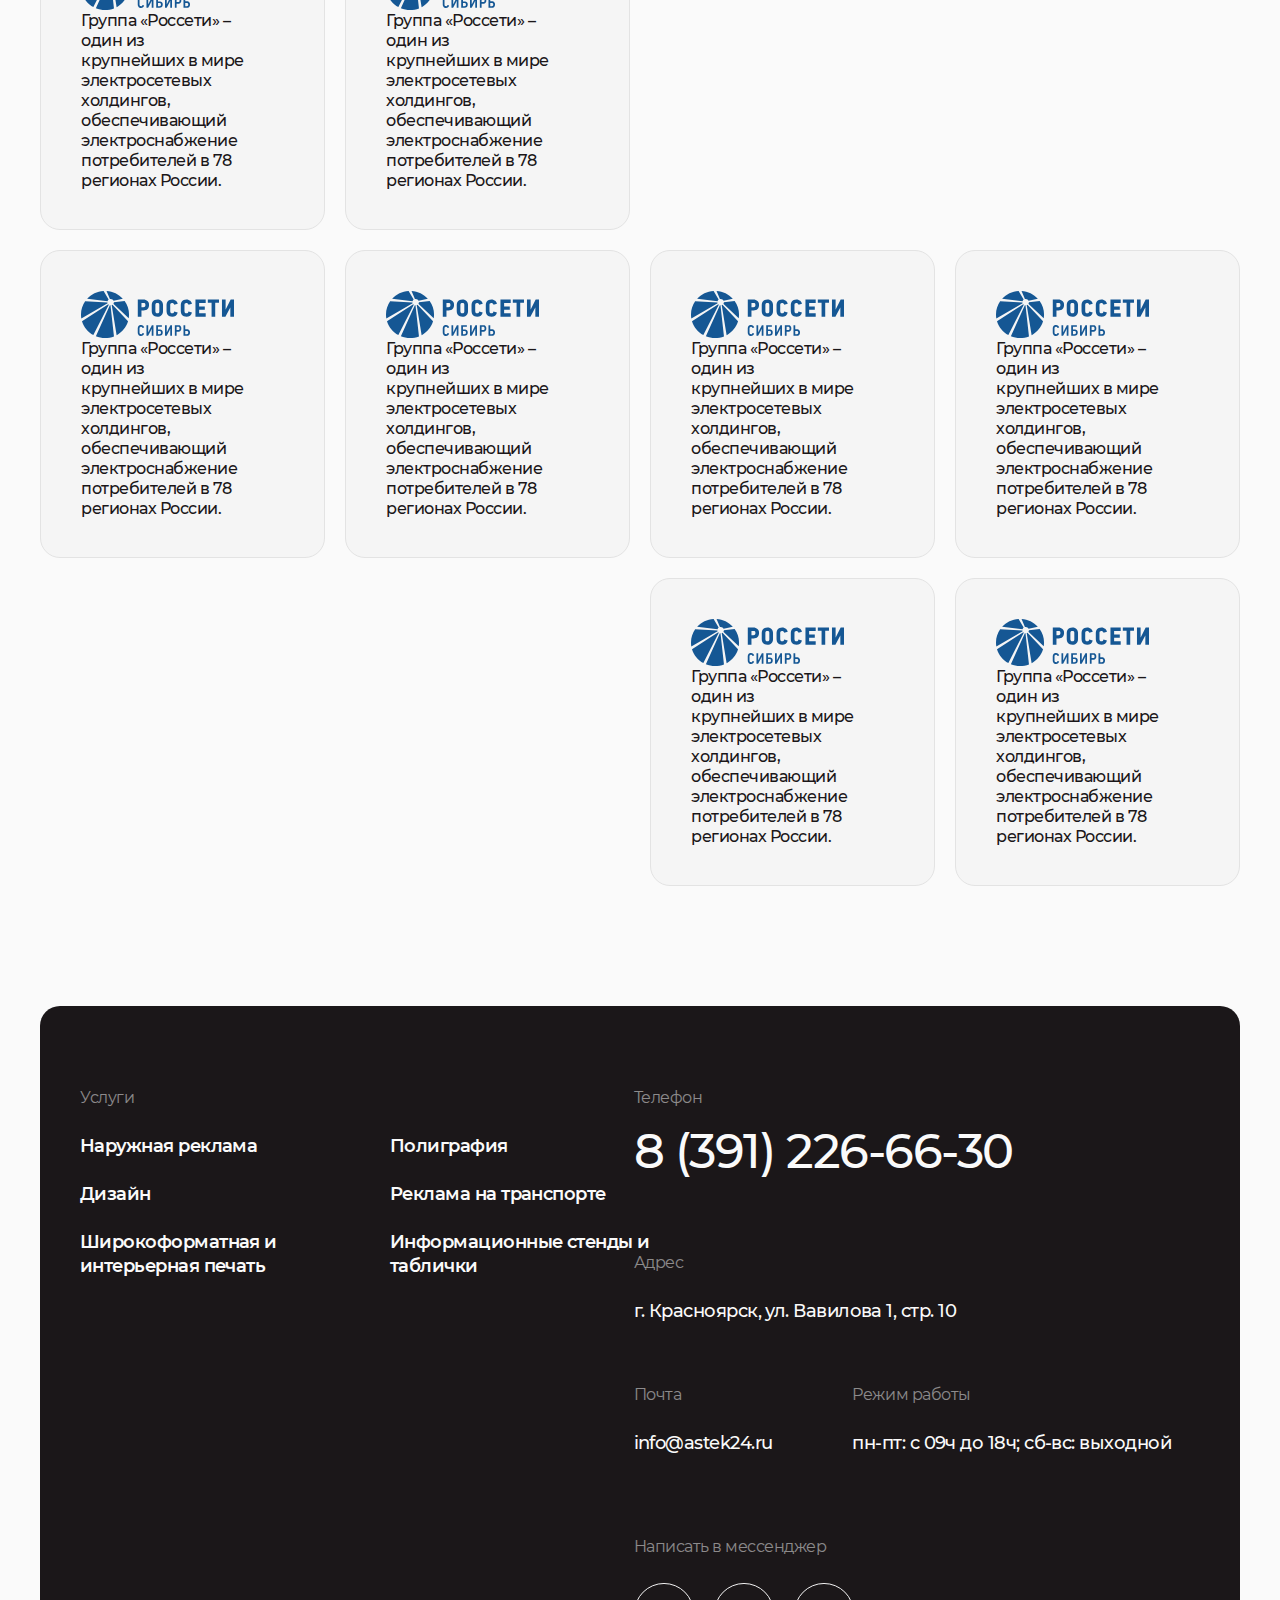
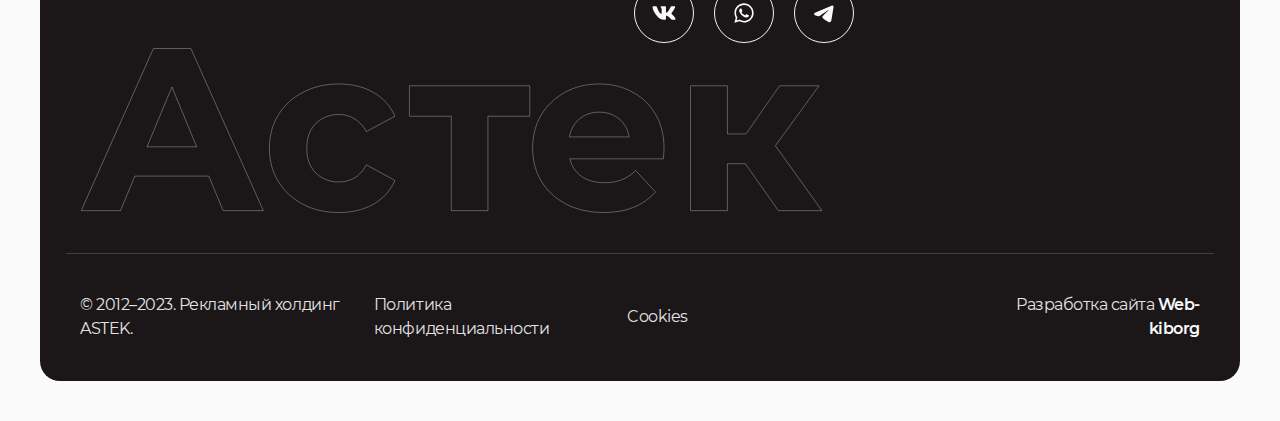
==== commit 91f42732: "fix player" ====
--- a/index.html
+++ b/index.html
@@ -62,7 +62,7 @@
                         </defs>
                     </svg>
                 </button>
-                <video class="player__video popup__video">
+                <video controls class="player__video popup__video">
                     <source src="./assets/video/test.mp4" type="video/mp4">
                 </video>
             </div>
--- a/styles/index.css
+++ b/styles/index.css
@@ -284,11 +284,12 @@
 .promo-section {
   position: relative;
   margin-top: 100px;
+  margin-bottom: 80px;
 }
 .promo-section__wrapper {
   display: grid;
   grid-template-columns: repeat(2, 1fr);
-  gap: 100px;
+  gap: 22px;
 }
 .promo-section__col {
   width: 100%;
@@ -483,7 +484,7 @@
   background: #01684f;
 }
 .facts-section__group-item-label {
-  padding: 10px;
+  padding: 6px 10px;
   color: #fafafa;
   text-align: right;
   leading-trim: both;
@@ -569,7 +570,7 @@
 .process-section__col:first-child {
   position: sticky;
   left: 0;
-  top: 1em;
+  top: 3em;
 }
 .process-section__col-group {
   width: 100%;
@@ -603,7 +604,7 @@
 .process-section__ordered-card {
   max-width: 910px;
   position: sticky;
-  top: 1em;
+  top: 3em;
 }
 
 .ordered-card {
@@ -736,8 +737,8 @@
 .accordeon__list-item-img {
   position: absolute;
   width: 100%;
-  max-width: 395px;
-  height: 223px;
+  max-width: 290px;
+  height: 218px;
   right: 0;
   top: -97px;
   z-index: 4;
@@ -760,7 +761,7 @@
   color: #01684f;
   leading-trim: both;
   text-edge: cap;
-  padding: 5px 13px;
+  padding: 5px 10px;
   font-family: "Montserrat", sans-serif;
   font-size: 16px;
   font-style: normal;
@@ -988,6 +989,7 @@
   width: 100%;
   padding-left: 40px;
   padding-right: 40px;
+  margin-bottom: 40px;
 }
 .footer__top-wrapper {
   border-top-left-radius: 20px;
@@ -1006,6 +1008,8 @@
   background-position: left 40px bottom 40px;
 }
 .footer__bottom-wrapper {
+  border-bottom-left-radius: 20px;
+  border-bottom-right-radius: 20px;
   position: relative;
   background: #1b1719;
   padding: 40px;
@@ -1222,6 +1226,9 @@
   opacity: 0;
   transition: 0.23s;
 }
+.overlay--half {
+  background: rgba(0, 0, 0, 0.6);
+}
 .overlay.overlay--active {
   opacity: 1;
   visibility: visible;
@@ -1276,7 +1283,7 @@
 }
 .popup__player {
   width: 100%;
-  height: 83.33% !important;
+  height: 89% !important;
 }
 .popup__map {
   width: 100%;
@@ -1430,7 +1437,8 @@
   align-items: flex-start;
   gap: 24px;
 }
-.projects-section__heading {
+.projects-section__heading,
+.projects-section h2 {
   margin-bottom: 40px;
 }
 .projects-section__nav {
@@ -1455,7 +1463,7 @@
   font-weight: 600;
   line-height: 24px;
   letter-spacing: -0.48px;
-  padding: 10px;
+  padding: 8px 14px;
   cursor: pointer;
   transition: 0.23s;
 }
@@ -1794,6 +1802,7 @@
   position: absolute;
   left: 9px;
   top: 1px;
+  color: rgba(27, 23, 25, 0.6);
 }
 .breadcrumbs__link:first-child {
   padding: 0;
@@ -1823,6 +1832,10 @@
   gap: 60px;
   max-width: 435px;
 }
+.form-section__heading,
+.form-section h2 {
+  margin-bottom: 0;
+}
 .form-section__text {
   color: #1b1719;
   leading-trim: both;
@@ -2200,19 +2213,22 @@
 }
 .detail-section__gallery-card {
   width: 100%;
-  max-width: 600px;
+  max-width: 540px;
   flex-shrink: 0;
   display: flex;
   flex-direction: column;
   align-items: flex-start;
   justify-content: start;
 }
-.detail-section__gallery-card:hover .detail-section__gallery-card-heading {
+.detail-section__gallery-card:hover img {
+  transform: scale(1.05);
+}
+.detail-section__gallery-card-image-wrapper {
+  width: 100%;
+  height: 450px;
+}
+.detail-section__gallery-card-image-wrapper:hover + a + .detail-section__gallery-card-heading {
   text-decoration-color: #1b1719;
-}
-.detail-section__gallery-card-image-wrapper {
-  width: 100%;
-  height: 450px;
 }
 .detail-section__gallery-card-image {
   width: 100%;
@@ -2461,6 +2477,7 @@
      object-fit: cover;
   -o-object-position: center;
      object-position: center;
+  border-radius: 20px;
 }
 
 .prod-section__wrapper {
@@ -2482,28 +2499,15 @@
 .prod-section__card {
   width: 100%;
 }
-.prod-section__card-img-wrapper {
+.prod-section__card-img {
   width: 100%;
   height: 450px;
   margin-bottom: 20px;
   border-radius: 20px;
-  overflow: hidden;
-  display: inline-block;
-}
-.prod-section__card-img-wrapper:hover img {
-  transform: scale(1.05);
-}
-.prod-section__card-img-wrapper:hover + a h3 {
-  text-decoration-color: #1b1719;
-}
-.prod-section__card-img {
-  width: 100%;
-  height: 100%;
   -o-object-fit: cover;
      object-fit: cover;
   -o-object-position: center;
      object-position: center;
-  transition: 0.23s;
 }
 .prod-section__card-heading {
   margin-bottom: 20px;
@@ -2720,15 +2724,11 @@
   margin-bottom: 20px;
   border-radius: 20px;
 }
-.team-section__card-img-wrapper:hover img {
-  transform: scale(1.05);
-}
 .team-section__card-img {
   width: 100%;
   height: 100%;
   -o-object-fit: cover;
      object-fit: cover;
-  transition: 0.23s;
   -o-object-position: center;
      object-position: center;
 }
@@ -2776,7 +2776,7 @@
   width: 100%;
   align-items: flex-start;
   display: grid;
-  grid-template-columns: 51% 49%;
+  grid-template-columns: 50.7% 49.3%;
 }
 .vacancy-section__gallery {
   display: flex;
@@ -2898,7 +2898,6 @@
   font-size: 100px;
   font-style: normal;
   font-weight: 700;
-  line-height: 50px;
   letter-spacing: -2px;
 }
 .cond-section__card-text {
@@ -2938,28 +2937,15 @@
 .culture-section__card {
   width: 100%;
 }
-.culture-section__card-img-wrapper {
-  display: inline-block;
+.culture-section__card-img {
   width: 100%;
   height: 450px;
   border-radius: 20px;
-  overflow: hidden;
-  margin-bottom: 20px;
-}
-.culture-section__card-img-wrapper:hover img {
-  transform: scale(1.05);
-}
-.culture-section__card-img-wrapper:hover + .culture-section__card-link .culture-section__card-heading {
-  text-decoration-color: #1b1719;
-}
-.culture-section__card-img {
-  width: 100%;
-  height: 100%;
   -o-object-fit: cover;
      object-fit: cover;
+  margin-bottom: 20px;
   -o-object-position: center;
      object-position: center;
-  transition: 0.23s;
 }
 .culture-section__card-heading {
   margin-bottom: 20px;
@@ -2972,12 +2958,6 @@
   font-weight: 600;
   line-height: 28px;
   letter-spacing: -0.66px;
-  text-decoration: underline;
-  text-decoration-color: transparent;
-  transition: 0.23s;
-}
-.culture-section__card-heading:hover {
-  text-decoration-color: #1b1719;
 }
 .culture-section__card-text {
   color: rgba(27, 23, 25, 0.6);
@@ -3121,6 +3101,12 @@
   font-weight: 500;
   line-height: 34px;
   letter-spacing: -0.9px;
+  text-decoration: underline;
+  text-decoration-color: transparent;
+  transition: 0.23s;
+}
+.free-section__group-item-link:hover {
+  text-decoration-color: #1b1719;
 }
 
 .page-section {
@@ -3264,6 +3250,10 @@
   line-height: 24px;
   letter-spacing: -0.54px;
   text-decoration-line: underline;
+  transition: 0.23s;
+}
+.page-section__text-content p a:hover {
+  text-decoration-color: transparent;
 }
 .page-section__text-content figure {
   margin-bottom: 60px;
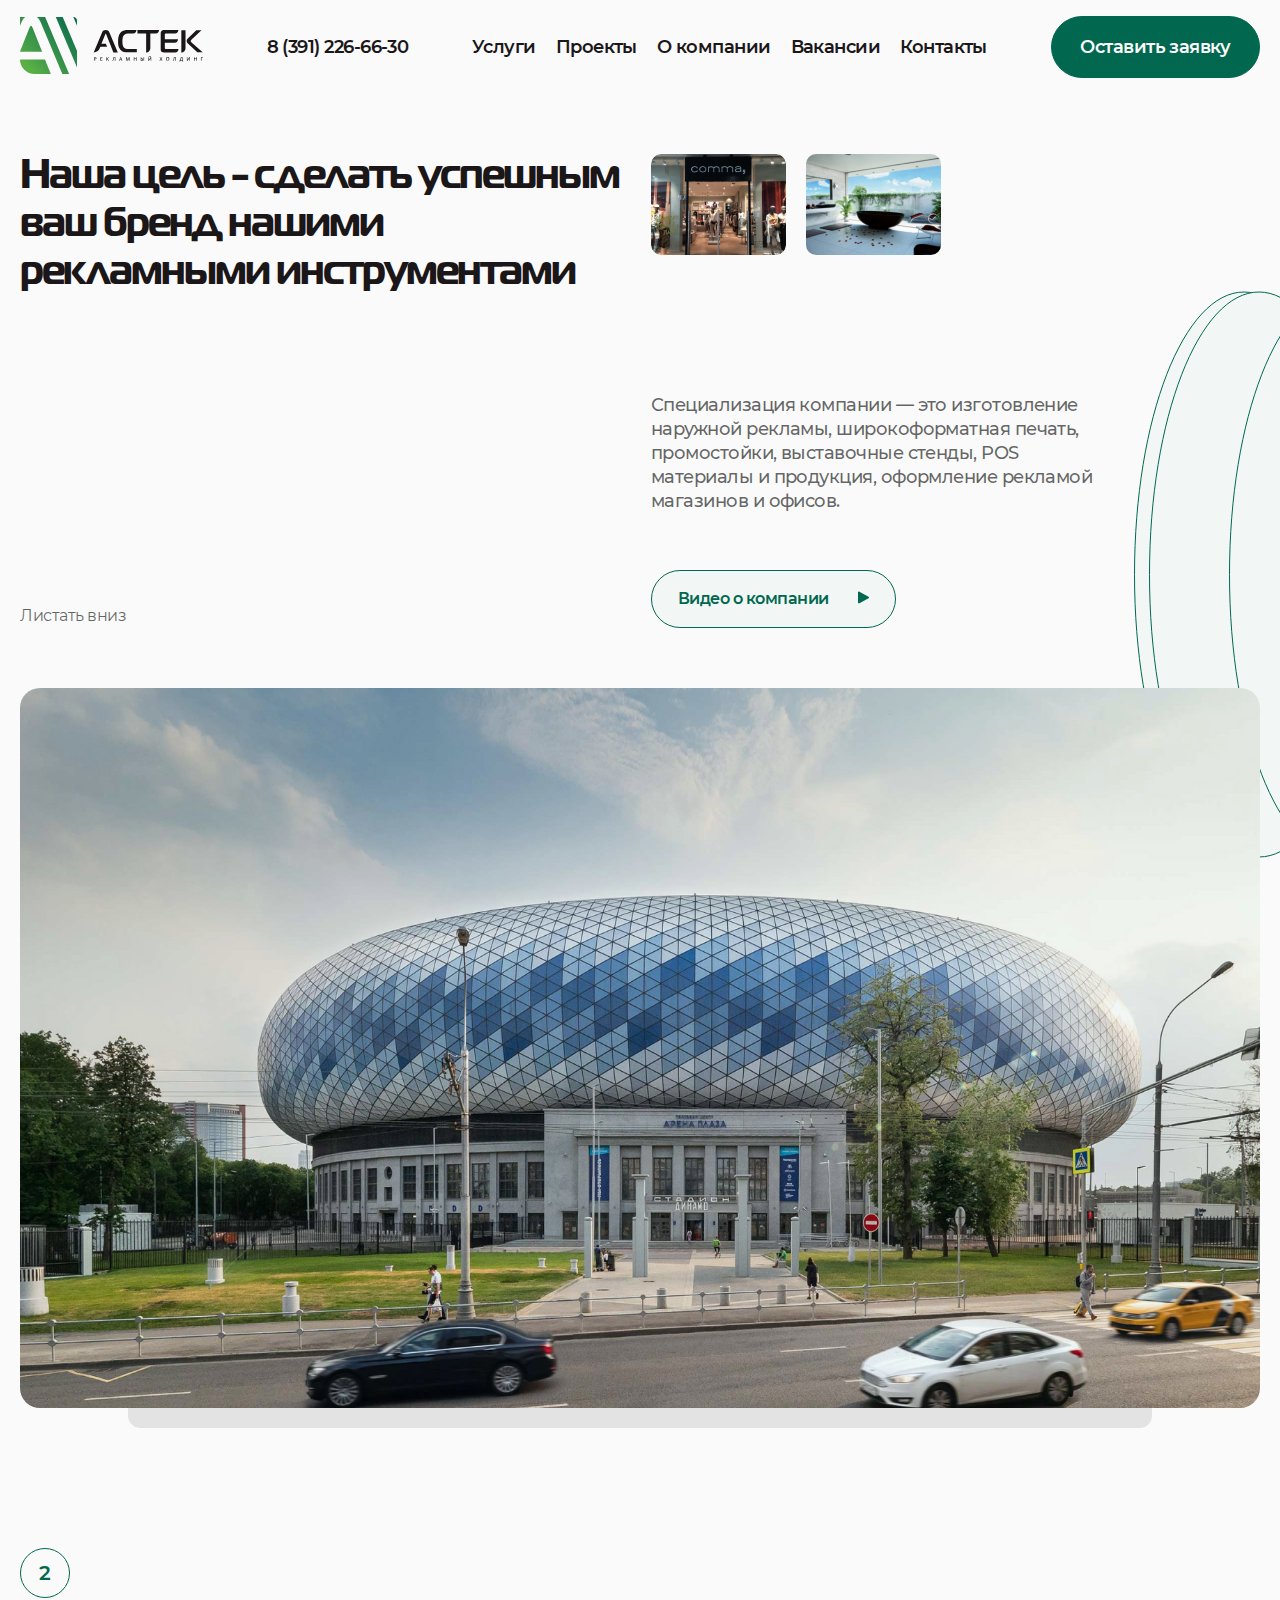
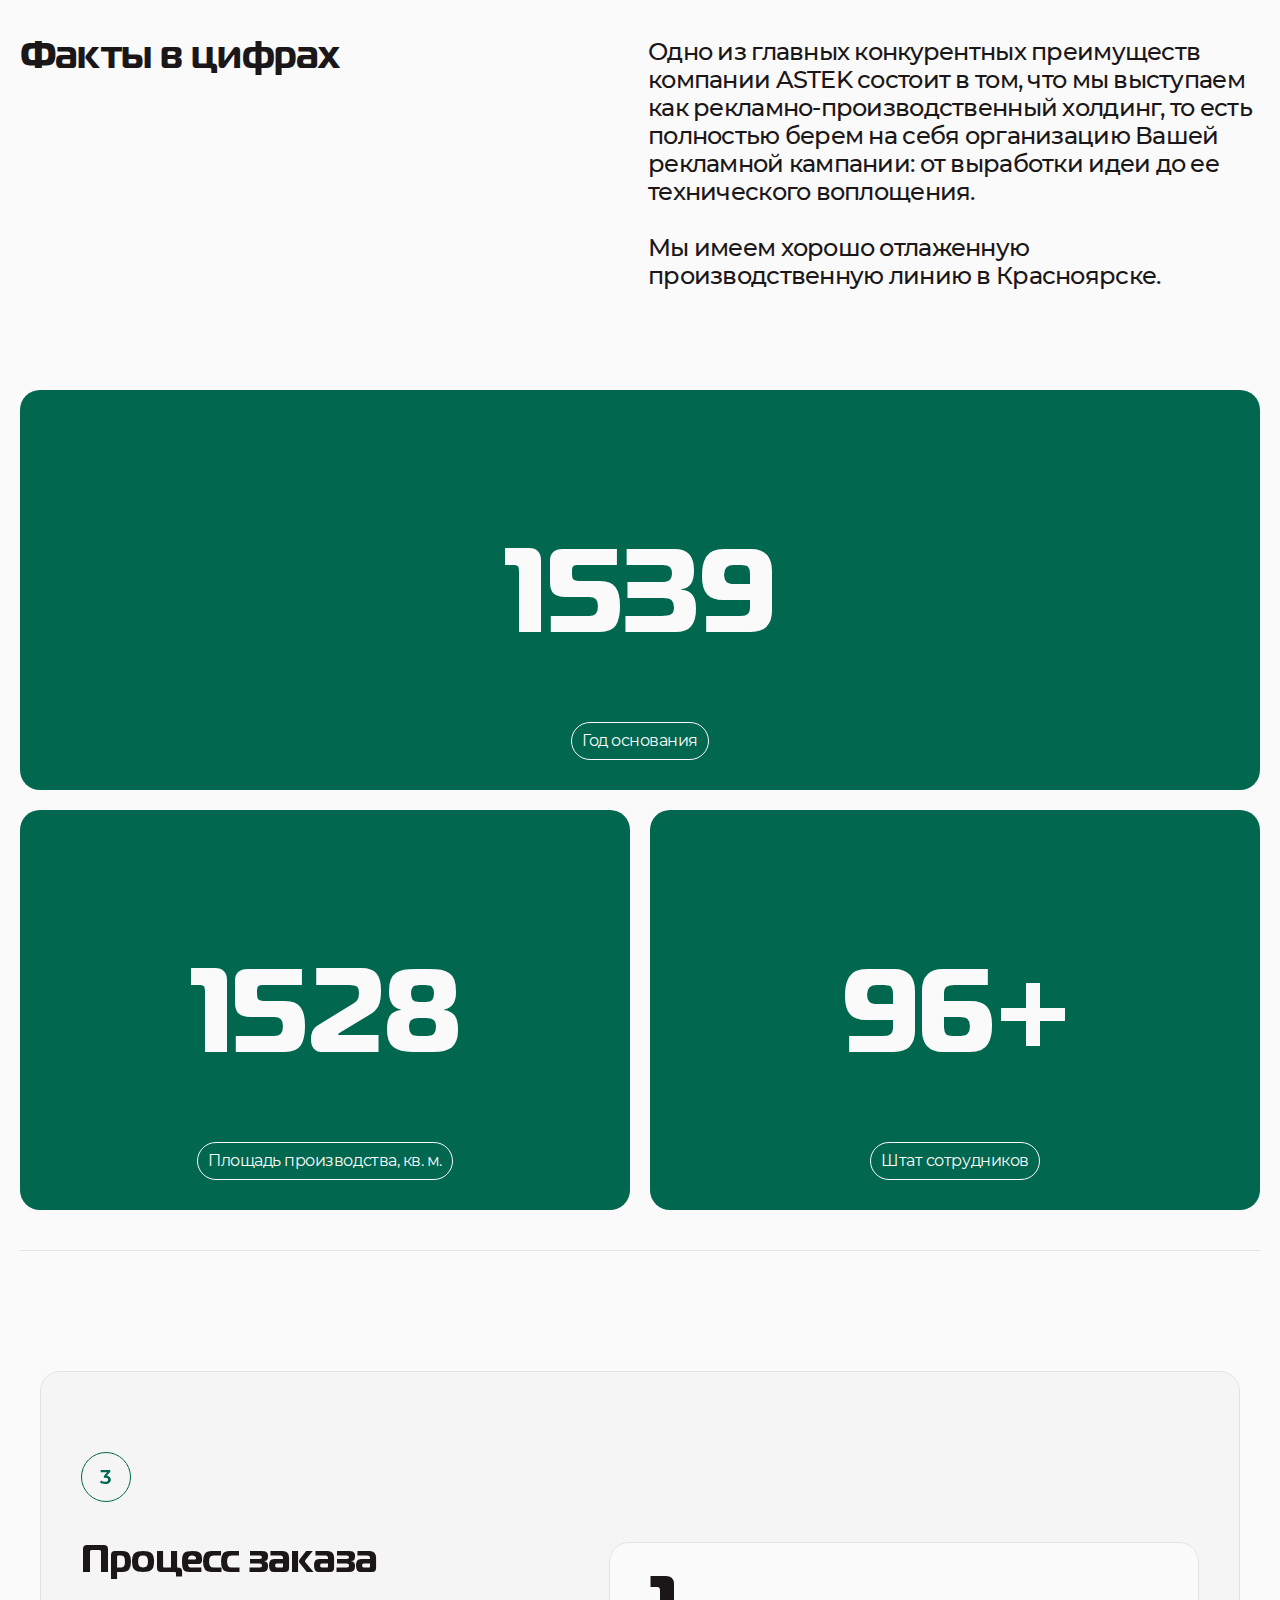
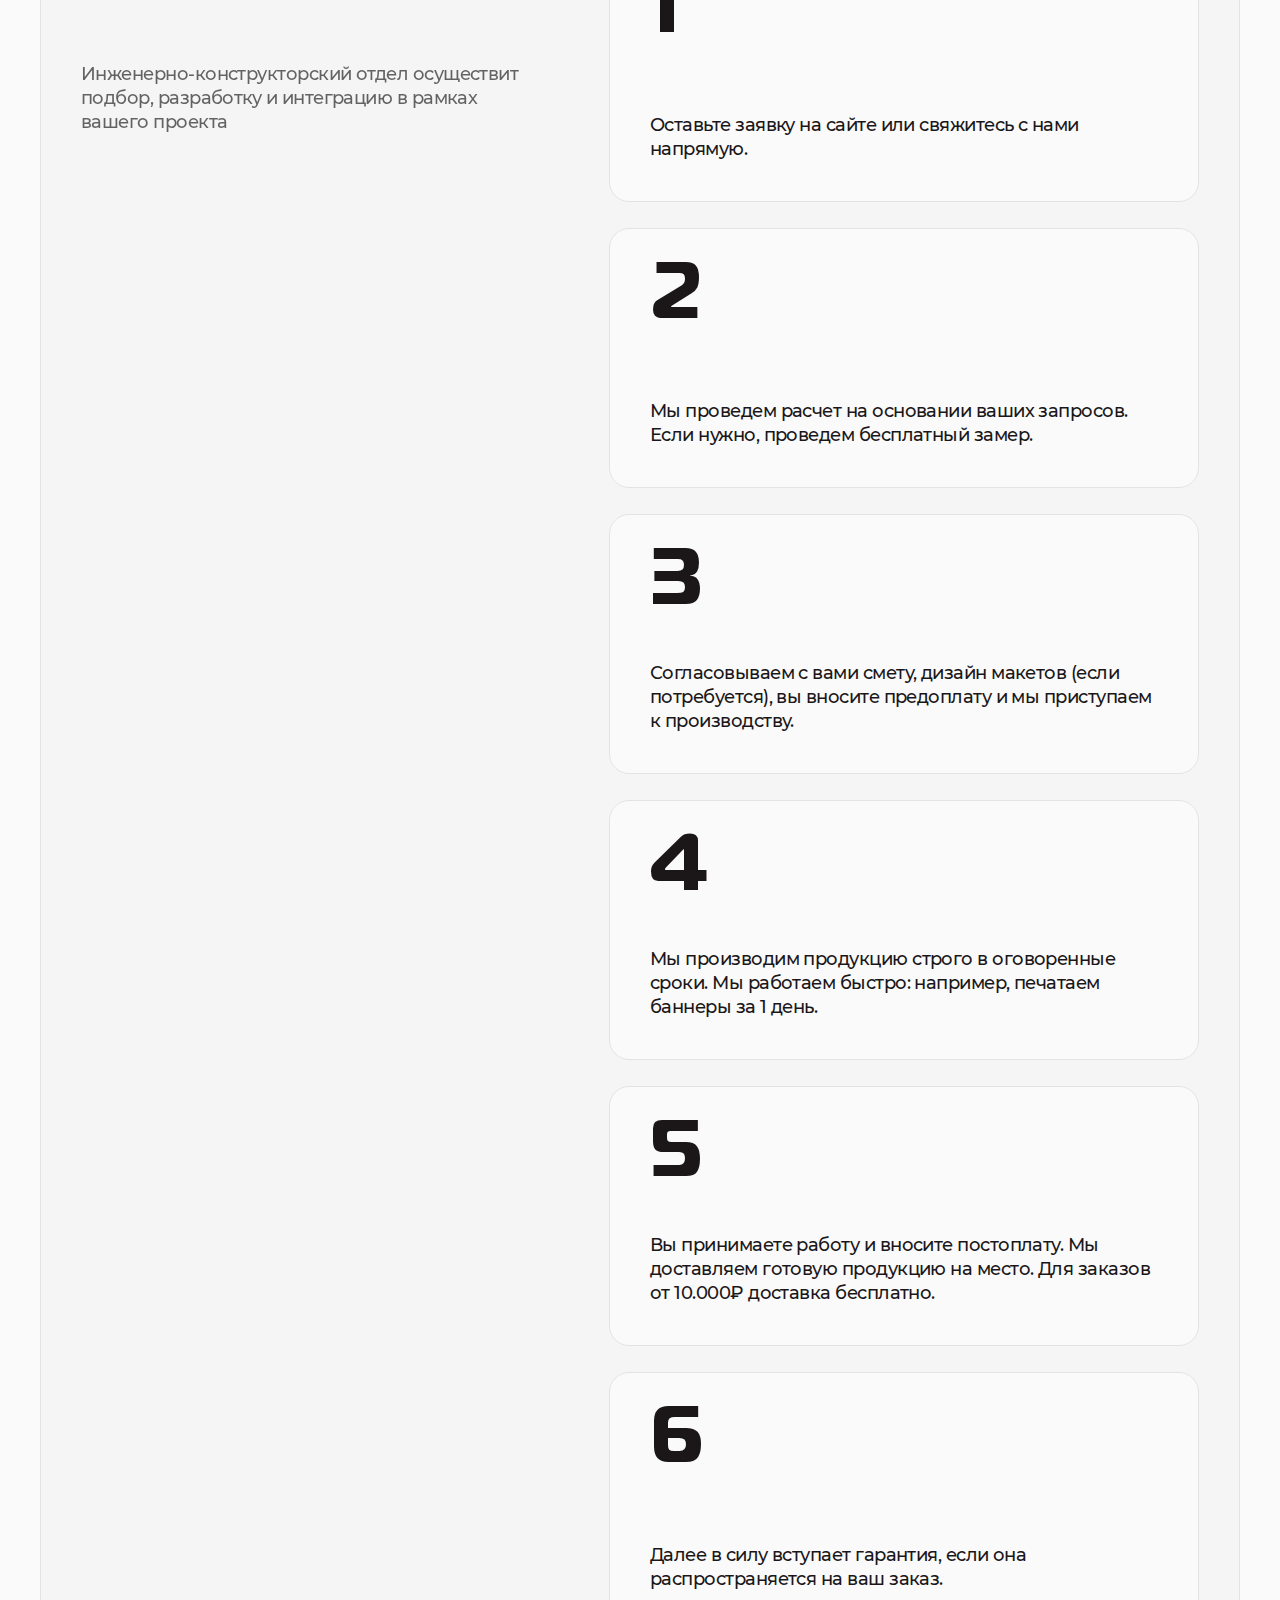
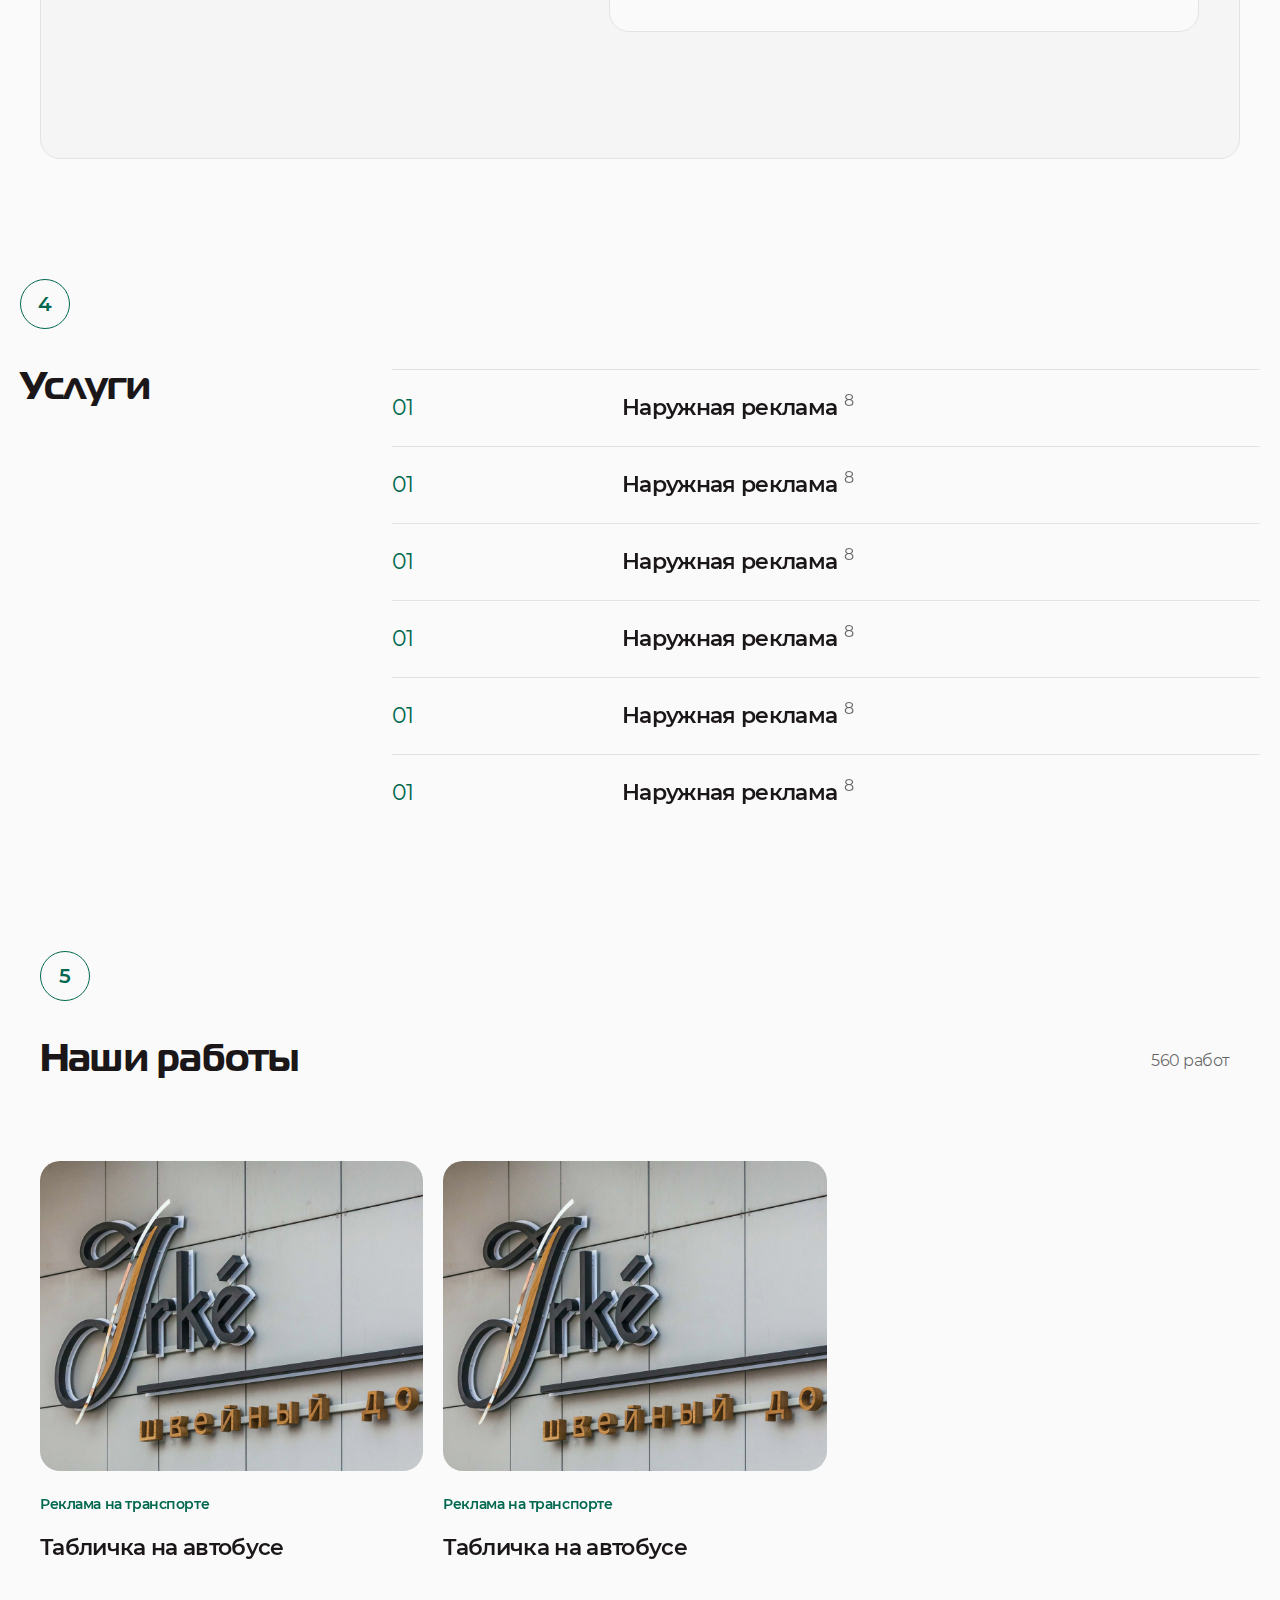
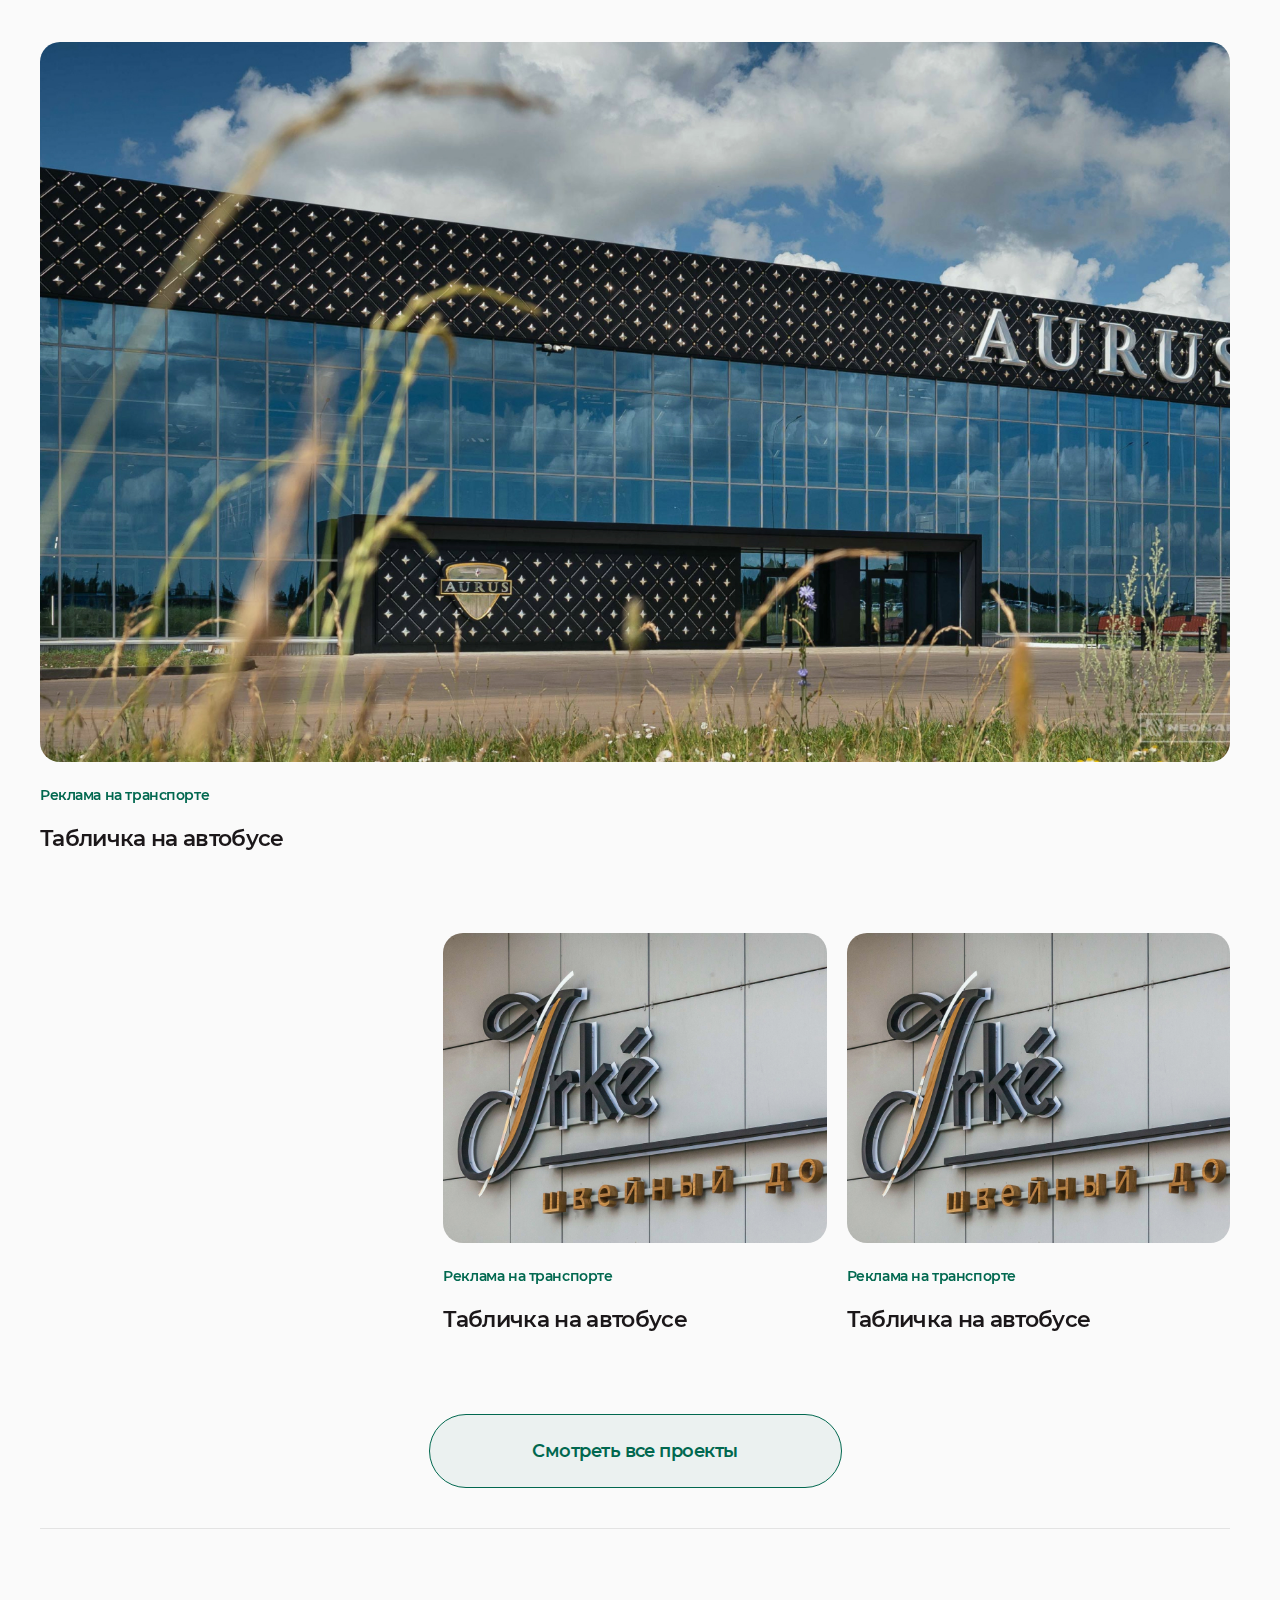
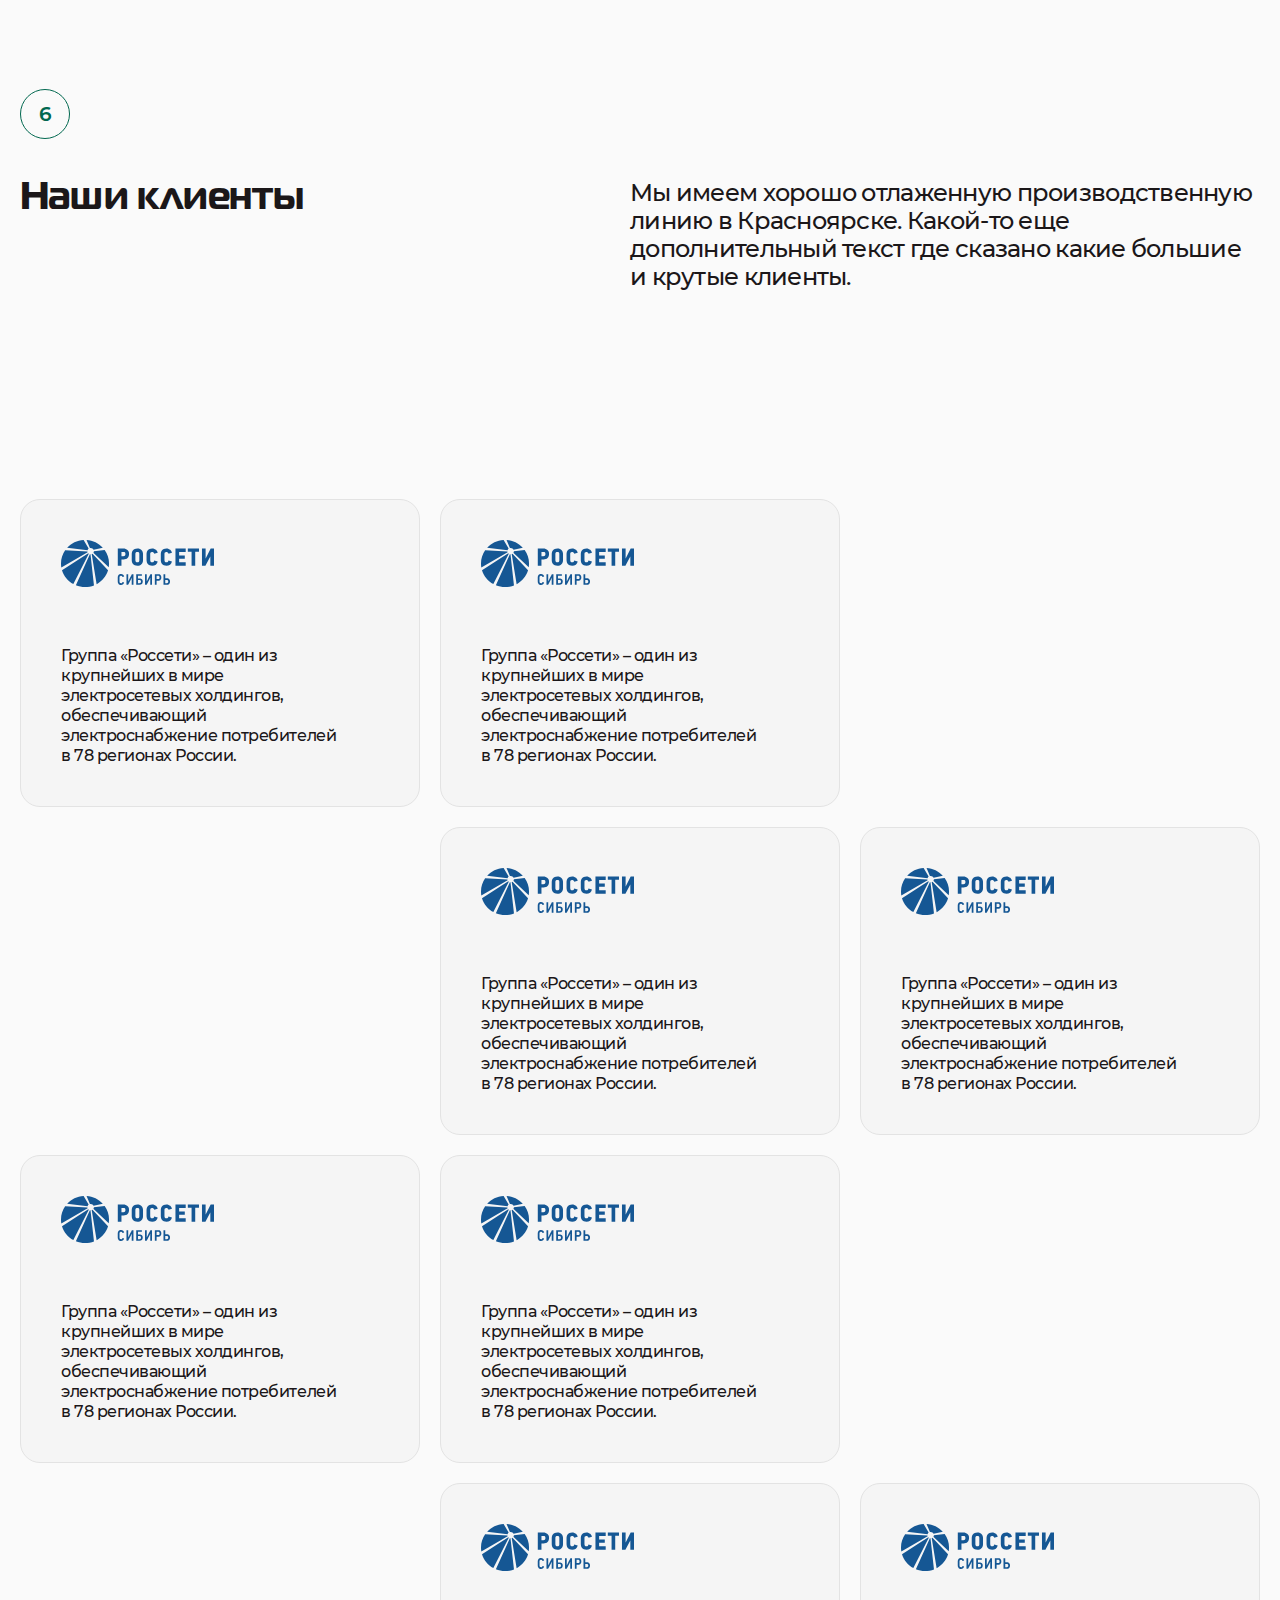
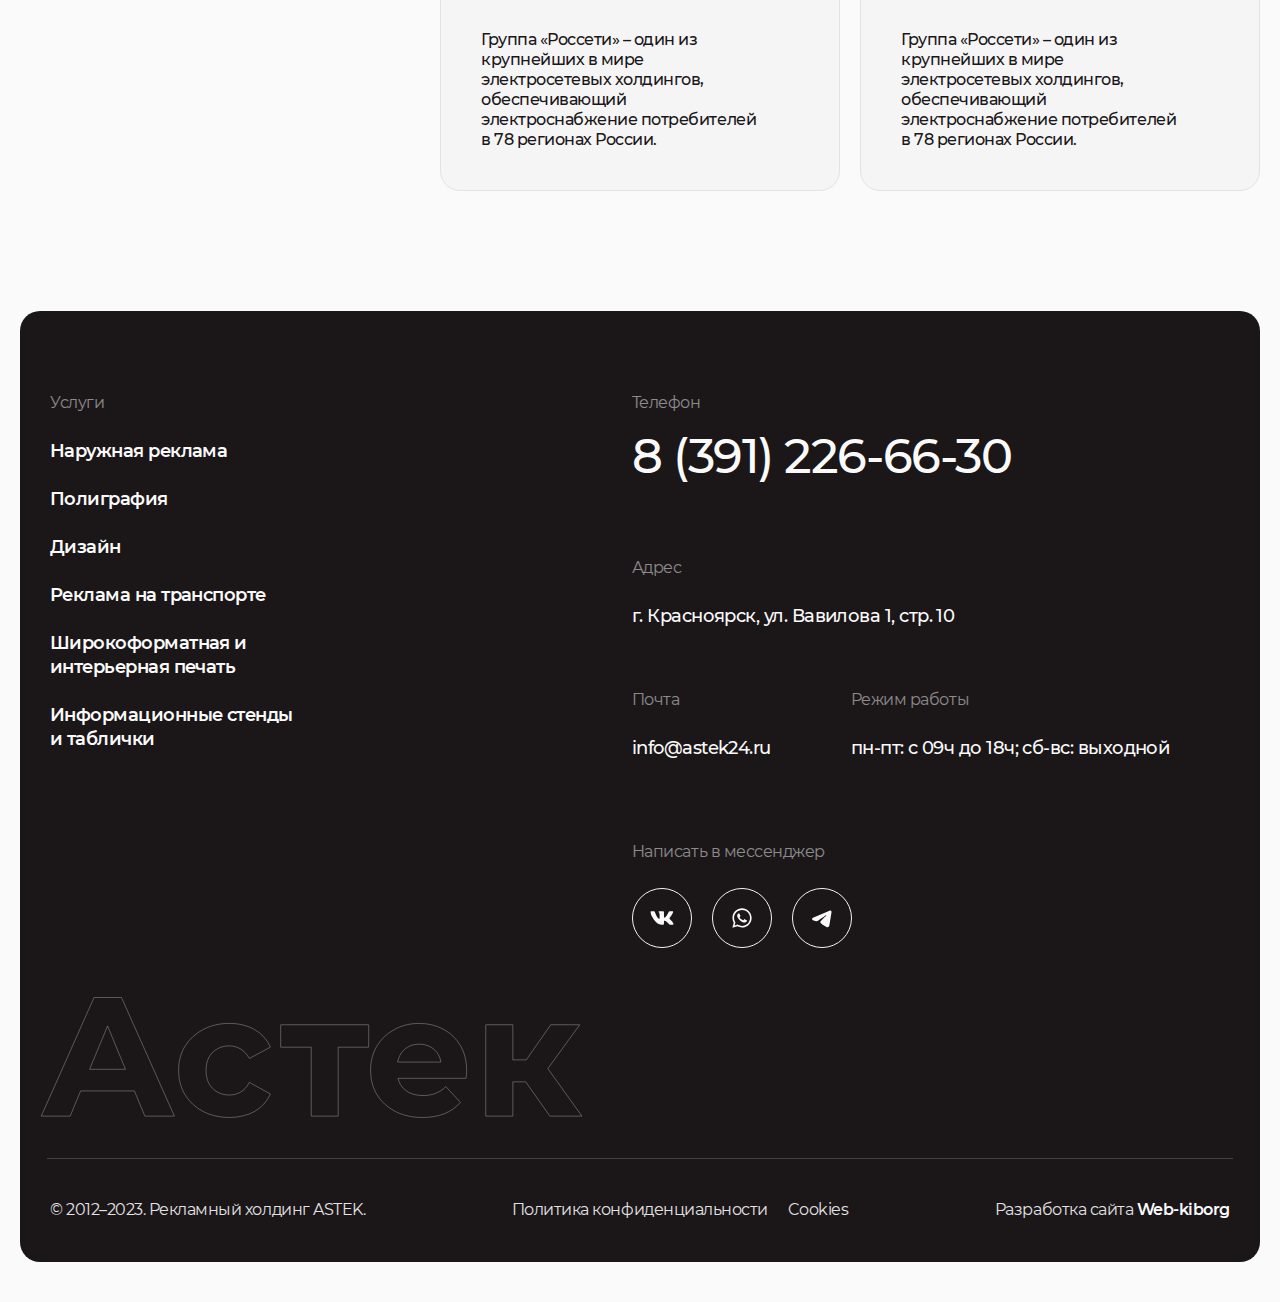
==== commit 82235965: "fix" ====
--- a/index.html
+++ b/index.html
@@ -6,7 +6,7 @@
     <meta name="viewport" content="width=device-width, initial-scale=1.0">
     <title>АСТЕК | РЕКЛАМНЫЙ ХОЛДИНГ</title>
     <link rel="shortcut icon" href="./favicon.ico" type="image/x-icon">
-    <link rel="stylesheet" href="./styles/index.css">
+    <link rel="stylesheet" href="./css/index.css">
 </head>
 
 <body>
@@ -137,6 +137,19 @@
         <a href="#" class="btn mobile-menu__btn">
             Оставить заявку
         </a>
+        <div class="promo-section__animation">
+            <div class="promo-section__animation-item promo-section__animation-item--first">
+                <svg width="235" height="566" viewBox="0 0 235 566" fill="none" xmlns="http://www.w3.org/2000/svg">
+                    <path d="M219.5 283C219.5 361.102 207.194 431.788 187.316 482.93C177.376 508.503 165.552 529.163 152.449 543.422C139.346 557.681 125.001 565.5 110 565.5C94.9995 565.5 80.6544 557.681 67.5512 543.422C54.4476 529.163 42.6241 508.503 32.6843 482.93C12.8058 431.788 0.5 361.102 0.5 283C0.5 204.898 12.8058 134.212 32.6843 83.0699C42.6241 57.4974 54.4476 36.8368 67.5512 22.5779C80.6544 8.31935 94.9995 0.5 110 0.5C125.001 0.5 139.346 8.31935 152.449 22.5779C165.552 36.8368 177.376 57.4974 187.316 83.0699C207.194 134.212 219.5 204.898 219.5 283Z" fill="#F2F7F6" stroke="#01684F"></path>
+                    <path d="M234.5 283C234.5 361.102 222.194 431.788 202.316 482.93C192.376 508.503 180.552 529.163 167.449 543.422C154.346 557.681 140.001 565.5 125 565.5C109.999 565.5 95.6544 557.681 82.5512 543.422C69.4476 529.163 57.6241 508.503 47.6843 482.93C27.8058 431.788 15.5 361.102 15.5 283C15.5 204.898 27.8058 134.212 47.6843 83.0699C57.6241 57.4974 69.4476 36.8368 82.5512 22.5779C95.6544 8.31935 109.999 0.5 125 0.5C140.001 0.5 154.346 8.31935 167.449 22.5779C180.552 36.8368 192.376 57.4974 202.316 83.0699C222.194 134.212 234.5 204.898 234.5 283Z" fill="#F2F7F6" stroke="#01684F"></path>
+                </svg>
+            </div>
+            <div class="promo-section__animation-item promo-section__animation-item--second">
+                <svg width="220" height="566" viewBox="0 0 220 566" fill="none" xmlns="http://www.w3.org/2000/svg">
+                    <path d="M219.5 283C219.5 361.102 207.194 431.788 187.316 482.93C177.376 508.503 165.552 529.163 152.449 543.422C139.346 557.681 125.001 565.5 110 565.5C94.9995 565.5 80.6544 557.681 67.5512 543.422C54.4476 529.163 42.6241 508.503 32.6843 482.93C12.8058 431.788 0.5 361.102 0.5 283C0.5 204.898 12.8058 134.212 32.6843 83.0699C42.6241 57.4974 54.4476 36.8368 67.5512 22.5779C80.6544 8.31935 94.9995 0.5 110 0.5C125.001 0.5 139.346 8.31935 152.449 22.5779C165.552 36.8368 177.376 57.4974 187.316 83.0699C207.194 134.212 219.5 204.898 219.5 283Z" fill="#F2F7F6" stroke="#01684F"></path>
+                </svg>
+            </div>
+        </div>
     </div>
     <div class="page">
         <header class="header">
@@ -174,13 +187,13 @@
                                 fill="black" />
                         </svg>
                     </a>
-                    <div class="header__burger-btn">
-                        <svg width="24" height="24" viewBox="0 0 24 24" fill="none" xmlns="http://www.w3.org/2000/svg">
-                            <path
-                                d="M3 8H21C21.2652 8 21.5196 7.89464 21.7071 7.70711C21.8946 7.51957 22 7.26522 22 7C22 6.73478 21.8946 6.48043 21.7071 6.29289C21.5196 6.10536 21.2652 6 21 6H3C2.73478 6 2.48043 6.10536 2.29289 6.29289C2.10536 6.48043 2 6.73478 2 7C2 7.26522 2.10536 7.51957 2.29289 7.70711C2.48043 7.89464 2.73478 8 3 8ZM21 16H3C2.73478 16 2.48043 16.1054 2.29289 16.2929C2.10536 16.4804 2 16.7348 2 17C2 17.2652 2.10536 17.5196 2.29289 17.7071C2.48043 17.8946 2.73478 18 3 18H21C21.2652 18 21.5196 17.8946 21.7071 17.7071C21.8946 17.5196 22 17.2652 22 17C22 16.7348 21.8946 16.4804 21.7071 16.2929C21.5196 16.1054 21.2652 16 21 16ZM21 11H3C2.73478 11 2.48043 11.1054 2.29289 11.2929C2.10536 11.4804 2 11.7348 2 12C2 12.2652 2.10536 12.5196 2.29289 12.7071C2.48043 12.8946 2.73478 13 3 13H21C21.2652 13 21.5196 12.8946 21.7071 12.7071C21.8946 12.5196 22 12.2652 22 12C22 11.7348 21.8946 11.4804 21.7071 11.2929C21.5196 11.1054 21.2652 11 21 11Z"
-                                fill="black" />
-                        </svg>
-                    </div>
+                    <div class="burger">
+                        <div class="burger__btn --notActive">
+                            <span></span>
+                            <span></span>
+                            <span></span>
+                        </div>
+                      </div>
                 </div>
             </div>
         </header>
@@ -208,6 +221,7 @@
                                 материалы и продукция, оформление рекламой магазинов и офисов.
                             </p>
                         </div>
+                        <a href="#" class="btn promo-section__btnHidden">Оставить заявку</a>
                         <button type="button" id="toggle-video-popup" class="btn btn--icon promo-section__btn">
                             Видео о компании
                             <div class="btn__icon">
@@ -1063,6 +1077,7 @@
     <script src="./scripts/accordeon.js"></script>
     <script src="./scripts/popup.js"></script>
     <script src="./scripts/player.js"></script>
+    <script src="./scripts/burger.js"></script>
     <script type="module" src="./scripts/animateCounter.js">
     </script>
     <script>
--- a/css/index.css
+++ b/css/index.css
@@ -0,0 +1 @@
+@import"../assets/fonts/Montserrat/stylesheet.css";@import"../assets/fonts/Magistral/stylesheet.css";html,body,div,span,applet,object,iframe,h1,h2,h3,h4,h5,h6,p,blockquote,pre,a,abbr,acronym,address,big,cite,code,del,dfn,em,img,ins,kbd,q,s,samp,small,strike,strong,sub,sup,tt,var,b,u,i,center,dl,dt,dd,ol,ul,li,fieldset,form,label,legend,table,caption,tbody,tfoot,thead,tr,th,td,article,aside,canvas,details,embed,figure,figcaption,footer,header,hgroup,menu,nav,output,ruby,section,summary,time,mark,audio,video{margin:0;padding:0;border:0;font-size:100%;font:inherit;vertical-align:baseline}article,aside,details,figcaption,figure,footer,header,hgroup,menu,nav,section{display:block}body{line-height:1}ol,ul{list-style:none}blockquote,q{quotes:none}blockquote:before,blockquote:after,q:before,q:after{content:"";content:none}table{border-collapse:collapse;border-spacing:0}a{text-decoration:none;color:inherit}*{box-sizing:border-box}html,body{width:100%;min-height:100%;position:relative;overflow-x:clip;scroll-behavior:smooth}body{font-family:"Montserrat",sans-serif;min-width:320px;background-color:#fafafa}body.no-scroll{overflow:hidden}.page{width:100%;min-height:100%}section{margin-bottom:120px;padding:0px 40px}@media(max-width: 1359px){section{padding:0px 30px}}.no-scroll{overflow:hidden}.burger{display:none;width:24px;cursor:pointer;z-index:30}.burger__btn{transition:backgroud .38s ease-in-out}.burger__btn span{display:block;width:100%;height:3px;background:#000;transition:all .3s;position:relative}.burger span+span{margin-top:7px}.burger-active{position:fixed;top:10px;right:10px;z-index:999}.burger .--active span{background:#000}.burger .--active span:nth-child(1){animation:ease .7s top forwards}.burger .--notActive span:nth-child(1){animation:ease .7s top-2 forwards}.burger .--active span:nth-child(2){animation:ease .7s scaled forwards}.burger .--notActive span:nth-child(2){animation:ease .7s scaled-2 forwards}.burger .--active span:nth-child(3){margin-top:31px;animation:ease .7s bottom forwards}.burger .--notActive span:nth-child(3){animation:ease .7s bottom-2 forwards}@keyframes top{0%{top:0;transform:rotate(0)}50%{top:22px;transform:rotate(0)}100%{top:22px;transform:rotate(45deg)}}@keyframes top-2{0%{top:22px;transform:rotate(45deg)}50%{top:22px;transform:rotate(0deg)}100%{top:0;transform:rotate(0deg)}}@keyframes bottom{0%{bottom:0;transform:rotate(0)}50%{bottom:22px;transform:rotate(0)}100%{bottom:22px;transform:rotate(135deg)}}@keyframes bottom-2{0%{bottom:22px;transform:rotate(135deg)}50%{bottom:22px;transform:rotate(0)}100%{bottom:0;transform:rotate(0)}}@keyframes scaled{50%{transform:scale(0)}100%{transform:scale(0)}}@keyframes scaled-2{0%{transform:scale(0)}50%{transform:scale(0)}100%{transform:scale(1)}}section{width:100%}.wrapper{width:100%;height:100%;max-width:1920px;margin:0 auto;display:flex;align-items:center}@media(max-width: 414px){.wrapper{padding:0px 20px;max-width:1880px}}.btn{text-align:center;display:inline-block;color:#fafafa;leading-trim:both;text-edge:cap;font-family:"Montserrat",sans-serif;font-size:18px;font-style:normal;font-weight:600;line-height:24px;border-radius:80px;background:#01684f;letter-spacing:-0.54px;padding:1em 1.6em;border:1px solid #01684f;transition:.23s;cursor:pointer}.btn:hover{background:rgba(1,104,79,.06);color:#01684f}.btn:active{transform:scale(0.96)}.btn--dif{color:var(--unnamed, #01684F);border-radius:80px;border:1px solid var(--unnamed, #01684F);background:rgba(1,104,79,.06)}.no-scroll{overflow:hidden}.mobile-menu{padding-top:130px;position:fixed;padding-right:20px;padding-bottom:60px;padding-left:20px;display:flex;flex-direction:column;background:#fafafa;width:100%;height:100%;z-index:2;width:100%;height:100%;transform:translateY(-150%);transition:transform .6s ease-in-out}@media(min-width: 1360px){.mobile-menu{padding-top:calc(0.0535714286*100vw + 57.1428571429px)}}@media(min-width: 1920px){.mobile-menu{padding-top:160px}}.mobile-menu.active{transform:translateX(0)}.mobile-menu .promo-section__animation{right:-50px;bottom:50%;translate:0 50%}.mobile-menu__nav{gap:30px;display:flex;flex-direction:column}@media(min-width: 1360px){.mobile-menu__nav{gap:calc(0.0321428571*100vw + -13.7142857143px)}}@media(min-width: 1920px){.mobile-menu__nav{gap:48px}}.mobile-menu__nav-link{font-size:21px;color:var(--unnamed, #1B1719);font-weight:600}@media(min-width: 1360px){.mobile-menu__nav-link{font-size:calc(0.0053571429*100vw + 13.7142857143px)}}@media(min-width: 1920px){.mobile-menu__nav-link{font-size:24px}}.mobile-menu__socials-group{margin-bottom:30px;margin-top:auto}@media(min-width: 1360px){.mobile-menu__socials-group{margin-bottom:calc(0.0535714286*100vw + -42.8571428571px)}}@media(min-width: 1920px){.mobile-menu__socials-group{margin-bottom:60px}}.mobile-menu__socials-group-text{color:rgba(0,0,0,.5);font-size:16px;margin-bottom:25px}.mobile-menu__btn{max-width:375px}.header{width:100%;padding:16px 40px;position:relative;z-index:4;background-color:#fafafa}.header__wrapper{padding:0}.header__logo-link{margin-right:auto}.header__tel-link{margin-right:auto}.header__nav{margin-right:184px;display:flex;align-items:center;gap:20px}.header__nav-link{position:relative;color:#1b1719;leading-trim:both;text-edge:cap;font-family:"Montserrat",sans-serif;font-size:18px;font-style:normal;font-weight:600;line-height:24px;letter-spacing:-0.54px;transition:.23s}.header__nav-link:hover{color:rgba(1,104,79,.8)}.header__nav-link.active{color:#01684f}.header__btn:hover{color:#fafafa;background:#015641}.header__mobile-menu{display:none;align-items:center}.tel-link{position:relative;color:#1b1719;leading-trim:both;text-edge:cap;font-family:"Montserrat",sans-serif;font-size:18px;font-style:normal;font-weight:600;line-height:24px;letter-spacing:-0.54px;transition:.23s}.tel-link:hover{color:rgba(1,104,79,.8)}.promo-section{position:relative;margin-top:100px;margin-bottom:80px}.promo-section__wrapper{display:grid;grid-template-columns:repeat(2, 1fr);gap:22px}.promo-section__col{width:100%;height:100%;display:flex;flex-direction:column;align-items:flex-start;justify-content:start}.promo-section__heading{margin-bottom:285px;max-width:755px}.promo-section__small-text,.vacancy-section__subtext,.projects-section__text{color:rgba(0,0,0,.6);leading-trim:both;text-edge:cap;font-family:"Montserrat",sans-serif;font-size:16px;font-style:normal;font-weight:400;line-height:24px;letter-spacing:-0.48px}.promo-section__gallery{max-width:300px;margin-bottom:189px;display:flex;align-items:center;flex-wrap:wrap;gap:20px}.promo-section__gallery-img{width:135px;height:101px;flex-shrink:0;-o-object-fit:cover;object-fit:cover;-o-object-position:center;object-position:center;border-radius:10px}.promo-section__text-content{max-width:445px;margin-bottom:57px;display:flex;flex-direction:column;align-items:flex-start;justify-content:start;gap:24px}.promo-section__text-content p{color:rgba(0,0,0,.6);leading-trim:both;text-edge:cap;font-family:"Montserrat",sans-serif;font-size:18px;font-style:normal;font-weight:500;line-height:24px;letter-spacing:-0.54px}.promo-section__btn{width:100%;max-width:245px}.promo-section__btnHidden{display:none}.promo-section__animation{position:absolute;right:-13px;bottom:-212px;height:556px;z-index:-1}.promo-section__animation--contacts{bottom:-397px}.promo-section__animation--vacancy{transform:rotate(90deg);top:-185px;right:-223px;bottom:unset}.promo-section__animation-item--second{top:0;right:-80px;position:absolute;animation:discSlide .8s linear 1}h1.heading,h1{font-size:40px;color:#1b1719;leading-trim:both;text-edge:cap;font-family:"Magistral",sans-serif;font-style:normal;font-weight:700;line-height:56px;letter-spacing:-2.56px}@media(min-width: 1360px){h1.heading,h1{font-size:calc(0.0357142857*100vw + -8.5714285714px)}}@media(min-width: 1920px){h1.heading,h1{font-size:60px}}.btn--icon{display:flex;align-items:center;justify-content:space-between;border-radius:40px;border:1px solid #01684f;background:#f2f7f6;color:#01684f;font-size:16px;font-style:normal;font-weight:600;line-height:24px;letter-spacing:-0.48px}.btn--icon:hover{background-color:#01684f;color:#fafafa}.btn--icon:hover path{fill:#fafafa}.image-section{margin-bottom:120px;padding-bottom:20px;background-image:url("../assets/img/image-section-background.png");background-repeat:no-repeat;background-size:80%;background-position:center bottom}.image-section__img{width:100%;max-width:1840px;height:1034px;-o-object-fit:cover;object-fit:cover;-o-object-position:center;object-position:center;border-radius:20px}.facts-section{width:100%}.facts-section__wrapper{flex-direction:column;align-items:flex-start;justify-content:start}.facts-section__counter,.clients-section__counter,.works-section__counter,.process-section__counter{margin-bottom:40px}.facts-section__col-group{width:100%;display:grid;grid-template-columns:repeat(2, 1fr);gap:16px}.facts-section__text-content p{color:#1b1719;leading-trim:both;text-edge:cap;font-family:"Montserrat",sans-serif;font-size:30px;font-style:normal;font-weight:500;line-height:34px;letter-spacing:-0.9px}.facts-section__group{width:100%;margin-top:100px;display:grid;grid-template-columns:49.46% 24.18% 24.18%;gap:20px;grid-template-rows:minmax(400px, 1fr);padding-bottom:40px;border-bottom:1px solid #e3e3e3}.facts-section__group-item{width:100%;height:100%;display:flex;padding:30px;flex-direction:column;align-items:center;justify-content:end;gap:97px;border-radius:20px;background:#01684f}.facts-section__group-item-label{padding:6px 10px;color:#fafafa;text-align:right;leading-trim:both;text-edge:cap;font-family:"Montserrat",sans-serif;font-size:16px;font-style:normal;font-weight:400;line-height:24px;letter-spacing:-0.48px;border-radius:30px;border:1px solid #fafafa}.facts-section__group-item-counter{transition:1s;color:#fafafa;text-align:center;leading-trim:both;text-edge:cap;font-family:"Magistral",sans-serif;font-size:120px;font-style:normal;font-weight:700;line-height:50px;letter-spacing:-2.4px}.counter{width:2.5em;height:2.5em;border-radius:40px;border:1px solid #01684f;color:#01684f;text-align:center;leading-trim:both;text-edge:cap;font-family:"Montserrat",sans-serif;font-size:20px;font-style:normal;font-weight:600;line-height:34px;letter-spacing:-0.6px;flex-shrink:0;display:flex;align-items:center;justify-content:center}h2.subheading,h2{margin-bottom:80px;color:#1b1719;leading-trim:both;text-edge:cap;font-family:"Magistral",sans-serif;font-size:48px;font-style:normal;font-weight:700;line-height:44px;letter-spacing:-0.96px}.process-section{padding:0 40px}.process-section__wrapper{width:100%;max-width:1840px;flex-direction:column;align-items:flex-start;justify-content:start;padding:80px 40px;padding-bottom:160px;border-radius:20px;border:1px solid #e3e3e3;background:#f5f5f5}.process-section__sticky-content{position:sticky;left:0;top:47px}.process-section__col:first-child{position:sticky;left:0;top:110px}.process-section__col-group{width:100%;display:flex;align-items:flex-start;justify-content:start;justify-content:space-between;gap:32px}.process-section__heading{margin-bottom:70px}.process-section__text-content p{max-width:445px;color:rgba(0,0,0,.6);leading-trim:both;text-edge:cap;font-family:"Montserrat",sans-serif;font-size:18px;font-style:normal;font-weight:500;line-height:24px;letter-spacing:-0.54px}.process-section__card-list{display:grid;margin-top:90px;width:100%;grid-template-columns:1fr}.process-section__ordered-card{max-width:910px;position:sticky;top:210px}.ordered-card{width:100%;height:233px;padding:40px;display:flex;flex-direction:column;align-items:flex-start;justify-content:space-between;border-radius:20px;border:1px solid #e3e3e3;background:#fafafa}.ordered-card__counter{color:#1b1719;leading-trim:both;text-edge:cap;font-family:"Magistral",sans-serif;font-size:100px;font-style:normal;font-weight:700;line-height:70%;letter-spacing:-2px}.ordered-card p{color:#1b1719;leading-trim:both;text-edge:cap;font-family:"Montserrat",sans-serif;font-size:18px;font-style:normal;font-weight:500;line-height:24px;letter-spacing:-0.54px}.offers-section__wrapper{flex-direction:column;align-items:flex-start;justify-content:start}.offers-section__col-group{width:100%;display:grid;grid-template-columns:32.61% 66.3%;gap:16px}.offers-section__accordeon-list{width:100%;display:flex;flex-direction:column;align-items:flex-start;justify-content:start}.accordeon{width:100%;border-top:1px solid #e3e3e3;padding:24px 0px;cursor:pointer;transition:.23s}.accordeon__header{width:100%;display:flex;align-items:center}.accordeon__counter{margin-right:24%;color:#01684f;leading-trim:both;text-edge:cap;font-family:"Montserrat",sans-serif;font-size:22px;font-style:normal;font-weight:400;line-height:28px;letter-spacing:-0.66px}.accordeon__heading-group{position:relative}.accordeon__heading{color:#1b1719;leading-trim:both;text-edge:cap;font-family:"Montserrat",sans-serif;font-size:22px;font-style:normal;font-weight:600;line-height:28px;letter-spacing:-0.66px}.accordeon__lot{position:absolute;right:-16px;top:-5px;color:rgba(0,0,0,.6);leading-trim:both;text-edge:cap;font-family:"Montserrat",sans-serif;font-size:16px;font-style:normal;font-weight:400;line-height:24px;letter-spacing:-0.48px}.accordeon__content{max-height:0px;opacity:0;visibility:hidden;transition:.23s max-height}.accordeon__list{display:flex;flex-direction:column;align-items:flex-start;justify-content:start;gap:6px}.accordeon.active .accordeon__content{display:block;visibility:visible;opacity:1}.accordeon.active .accordeon__list{margin-left:25.6%;margin-top:26px}.accordeon__list-item-img{position:absolute;width:100%;max-width:290px;height:218px;right:0;top:-97px;z-index:4;transition:.23s;opacity:0}.accordeon__list-item{width:100%;position:relative}.accordeon__list-item-link:hover+.accordeon__list-item-img{opacity:1}.link{white-space:nowrap;display:inline-block;border-radius:30px;border:1px solid #01684f;color:#01684f;leading-trim:both;text-edge:cap;padding:5px 10px;font-family:"Montserrat",sans-serif;font-size:16px;font-style:normal;font-weight:600;line-height:150%;letter-spacing:-0.48px;transition:.23s}.link:hover{background-color:#01684f;color:#fafafa}.link:active{transform:scale(0.95)}.works-section{padding-bottom:40px;padding-left:40px;padding-right:50px}.works-section__wrapper{flex-direction:column;align-items:flex-start;justify-content:start;padding:0;border-bottom:1px solid #e3e3e3}.works-section h2{margin-bottom:0}.works-section__heading-field{width:100%;margin-bottom:80px;display:flex;align-items:center;justify-content:space-between;gap:16px}.works-section__text{color:rgba(0,0,0,.6);text-align:right;leading-trim:both;text-edge:cap;font-family:"Montserrat",sans-serif;font-size:16px;font-style:normal;font-weight:400;line-height:24px;letter-spacing:-0.48px}.works-section__gallery{width:100%;display:flex;gap:80px;flex-direction:column;align-items:flex-start;justify-content:start}.works-section__gallery-row{width:100%;display:grid;grid-template-columns:repeat(3, 1fr);gap:20px}.works-section__gallery-card{width:100%}.works-section__gallery-card:hover .works-section__gallery-card-heading::after,.works-section__gallery-card:hover .detail-section__gallery-card-heading::after{max-width:100%}.works-section__gallery-card-image-wrapper,.detail-section__gallery-card-image-wrapper{width:100%;height:450px;display:inline-block;overflow:hidden;border-radius:20px;margin-bottom:20px}.works-section__gallery-card-image-wrapper--large{width:100%;height:1034px}.works-section__gallery-card-image-wrapper:hover img,.detail-section__gallery-card-image-wrapper:hover img{transform:scale(1.05)}.works-section__gallery-card-image-wrapper:hover+.works-section__gallery-card-category+.works-section__gallery-card-heading-link .works-section__gallery-card-heading,.works-section__gallery-card-image-wrapper:hover+.works-section__gallery-card-category+.works-section__gallery-card-heading-link .detail-section__gallery-card-heading,.works-section__gallery-card-image-wrapper:hover+.detail-section__gallery-card-category+.works-section__gallery-card-heading-link .works-section__gallery-card-heading,.works-section__gallery-card-image-wrapper:hover+.detail-section__gallery-card-category+.works-section__gallery-card-heading-link .detail-section__gallery-card-heading,.detail-section__gallery-card-image-wrapper:hover+.works-section__gallery-card-category+.works-section__gallery-card-heading-link .works-section__gallery-card-heading,.detail-section__gallery-card-image-wrapper:hover+.works-section__gallery-card-category+.works-section__gallery-card-heading-link .detail-section__gallery-card-heading,.detail-section__gallery-card-image-wrapper:hover+.detail-section__gallery-card-category+.works-section__gallery-card-heading-link .works-section__gallery-card-heading,.detail-section__gallery-card-image-wrapper:hover+.detail-section__gallery-card-category+.works-section__gallery-card-heading-link .detail-section__gallery-card-heading{text-decoration-color:#1b1719}.works-section__gallery-card-image{width:100%;height:100%;-o-object-fit:cover;object-fit:cover;-o-object-position:center;object-position:center;transition:.23s}.works-section__gallery-card-category,.detail-section__gallery-card-category{position:relative;display:inline-block;margin-bottom:20px;color:#01684f;leading-trim:both;text-edge:cap;font-family:"Montserrat",sans-serif;font-size:14px;font-style:normal;font-weight:600;line-height:20px;letter-spacing:-0.42px;transition:.23s;text-decoration:underline;text-decoration-color:rgba(0,0,0,0)}.works-section__gallery-card-category:hover,.detail-section__gallery-card-category:hover{text-decoration-color:#01684f}.works-section__gallery-card-heading,.detail-section__gallery-card-heading{position:relative;width:-moz-fit-content;width:fit-content;color:#1b1719;leading-trim:both;text-edge:cap;font-family:"Montserrat",sans-serif;font-size:22px;font-style:normal;font-weight:600;line-height:28px;letter-spacing:-0.66px;text-decoration:underline;text-decoration-color:rgba(0,0,0,0);transition:.23s}.works-section__gallery-card-heading:hover,.detail-section__gallery-card-heading:hover{text-decoration-color:#1b1719}.works-section__btn{margin:0 auto;margin-top:80px;margin-bottom:40px;padding:24px;width:100%;text-align:center;max-width:600px;border-radius:80px;border:1px solid #01684f;background:rgba(1,104,79,.06);color:#01684f}.works-section__btn:hover{background-color:#01684f;color:#fafafa}.clients-section{margin-top:120px}.clients-section--about h2{margin-bottom:80px}.clients-section__wrapper{flex-direction:column;align-items:flex-start;justify-content:start}.clients-section__block-list{width:100%;display:grid;grid-template-columns:repeat(4, 1fr);grid-template-rows:auto;gap:20px}.clients-section__heading-field{width:100%;margin-bottom:200px;display:flex;align-items:start;justify-content:space-between}.clients-section__text-content{max-width:910px}.clients-section__text-content p{color:#1b1719;leading-trim:both;text-edge:cap;font-family:"Montserrat",sans-serif;font-size:30px;font-style:normal;font-weight:500;line-height:34px;letter-spacing:-0.9px}.block{width:100%;max-width:445px;height:308px;display:flex;flex-direction:column;align-items:flex-start;justify-content:space-between;padding:40px;padding-right:80px;border-radius:20px;border:1px solid #e3e3e3;background:rgba(227,227,227,.2)}.block p{color:#1b1719;leading-trim:both;text-edge:cap;font-family:"Montserrat",sans-serif;font-size:16px;font-style:normal;font-weight:500;line-height:20px;letter-spacing:-0.48px}.block--empty{background:none;border:none}.footer{width:100%;padding-left:40px;padding-right:40px;margin-bottom:40px}.footer__top-wrapper{border-top-left-radius:20px;border-top-right-radius:20px;background:#1b1719;padding-top:80px;padding-bottom:207px;padding-left:40px;padding-right:40px;display:grid;align-items:flex-start;grid-template-columns:47.28% 49.46%;gap:24px;background-image:url("../assets/svg/footer-company-name.svg");background-repeat:no-repeat;background-position:left 40px bottom 40px}.footer__bottom-wrapper{border-bottom-left-radius:20px;border-bottom-right-radius:20px;position:relative;background:#1b1719;padding:40px}.footer__bottom-wrapper::after{content:"";width:95.65%;height:1px;position:absolute;left:0;right:0;top:0;margin:0 auto;background-color:rgba(227,227,227,.2)}.footer__col{display:flex;flex-direction:column;align-items:flex-start;justify-content:start}.footer__col-heading{margin-bottom:24px;color:rgba(255,255,255,.5);leading-trim:both;text-edge:cap;font-family:"Montserrat",sans-serif;font-size:16px;font-style:normal;font-weight:400;line-height:24px;letter-spacing:-0.48px}.footer__nav{display:grid;grid-template-columns:repeat(2, 290px);row-gap:24px;-moz-column-gap:20px;column-gap:20px}.footer__nav-link{color:#fafafa;leading-trim:both;text-edge:cap;font-family:"Montserrat",sans-serif;font-size:18px;font-style:normal;font-weight:600;line-height:24px;letter-spacing:-0.54px;text-decoration:underline;text-decoration-color:rgba(0,0,0,0);transition:.23s}.footer__nav-link:hover{text-decoration-color:#fafafa}.footer__tel-link{color:#fafafa;leading-trim:both;text-edge:cap;font-family:"Montserrat",sans-serif;font-size:48px;font-style:normal;font-weight:500;line-height:34px;letter-spacing:-1.44px;text-decoration:underline;text-decoration-color:rgba(0,0,0,0);transition:.23s}.footer__tel-link:hover{text-decoration-color:#fafafa}.footer__col-item p{color:#fafafa;leading-trim:both;text-edge:cap;font-family:"Montserrat",sans-serif;font-size:18px;font-style:normal;font-weight:500;line-height:24px;letter-spacing:-0.54px}.footer__col-item:first-child{margin-bottom:80px}.footer__col-group{margin-top:60px;margin-bottom:80px;display:flex;align-items:flex-start;justify-content:start;gap:80px}.footer__col-group p{color:#fafafa;leading-trim:both;text-edge:cap;font-family:"Montserrat",sans-serif;font-size:18px;font-style:normal;font-weight:500;line-height:24px;letter-spacing:-0.54px}.footer__link{color:#fafafa;leading-trim:both;text-edge:cap;font-family:"Montserrat",sans-serif;font-size:18px;font-style:normal;font-weight:500;line-height:24px;letter-spacing:-0.54px;text-decoration:underline;text-decoration-color:rgba(0,0,0,0);transition:.23s}.footer__link:hover{text-decoration-color:#fafafa}.footer__socials{display:flex;align-items:center;gap:20px}.footer__socials-link svg{width:60px;height:60px}.footer__socials-link:hover svg{fill:rgba(255,255,255,.1)}.footer__copyrights{margin-right:auto;color:#e3e3e3;leading-trim:both;text-edge:cap;font-family:"Montserrat",sans-serif;font-size:16px;font-style:normal;font-weight:400;line-height:24px;letter-spacing:-0.48px}.footer__bottom-menu{margin-right:293px;display:flex;align-items:center;gap:20px}.footer__bottom-link{color:#e3e3e3;leading-trim:both;text-edge:cap;font-family:"Montserrat",sans-serif;font-size:16px;font-style:normal;font-weight:400;line-height:24px;letter-spacing:-0.48px;transition:.23s;text-decoration:underline;text-decoration-color:rgba(0,0,0,0)}.footer__bottom-link:hover{text-decoration-color:#fafafa}.footer__madeby{color:#e3e3e3;text-align:right;leading-trim:both;text-edge:cap;font-family:"Montserrat",sans-serif;font-size:16px;font-style:normal;font-weight:400;line-height:24px;letter-spacing:-0.48px}.footer__madeby:hover b{text-decoration-color:#fafafa}.footer__madeby b{color:#fafafa;leading-trim:both;text-edge:cap;font-family:"Montserrat",sans-serif;font-size:16px;font-style:normal;font-weight:600;line-height:24px;letter-spacing:-0.48px;text-decoration:underline;text-decoration-color:rgba(0,0,0,0);transition:.23s}.overlay{position:fixed;left:0;top:0;width:100%;height:100%;background-color:#1b1719;display:flex;overflow-y:auto;padding:50px 40px 40px 40px;z-index:6;visibility:hidden;opacity:0;transition:.23s}.overlay--half{background:rgba(0,0,0,.6)}.overlay.overlay--active{opacity:1;visibility:visible}.popup{margin:auto;width:100%;height:100%;display:flex;flex-direction:column;align-items:flex-start;justify-content:start;transform:translateY(-200%);opacity:0;visibility:hidden;transition:.23s}.popup.popup--active{transform:translateY(0%);visibility:visible;opacity:1}.popup__heading,.popup h2.popup__heading{margin-bottom:62px;color:#fafafa;leading-trim:both;text-edge:cap;font-family:"Magistral",sans-serif;font-size:40px;font-style:normal;font-weight:700;line-height:38px;letter-spacing:-0.8px}.popup__close-btn{position:absolute;border:none;background:none;padding:0;right:0;top:0;cursor:pointer;transition:.23s}.popup__close-btn:hover{transform:scale(1.05)}.popup__close-btn:active{transform:scale(0.95)}.popup__player{width:100%;height:89% !important}.popup__map{width:100%;height:100%}.popup__map iframe{width:100%;border-radius:25px;height:100%}.popup__video{width:100%;height:100%;-o-object-fit:cover;object-fit:cover;-o-object-position:center;object-position:center}.popup__header{width:100%;padding-bottom:30px;display:flex;align-items:center;gap:60px;border-bottom:1px solid #1b1719}.popup__header-item{display:flex;flex-direction:column;align-items:flex-start;justify-content:start;gap:14px}.popup__header-item-heading{color:rgba(0,0,0,.5);leading-trim:both;text-edge:cap;font-family:"Montserrat",sans-serif;font-size:16px;font-style:normal;font-weight:400;line-height:24px;letter-spacing:-0.48px}.popup__header-item-text{color:#1b1719;leading-trim:both;text-edge:cap;font-family:"Montserrat",sans-serif;font-size:18px;font-style:normal;font-weight:500;line-height:24px;letter-spacing:-0.54px}.popup__body{padding-bottom:60px;border-bottom:1px solid #1b1719}.popup__body-heading{margin-top:60px;margin-bottom:40px;color:#1b1719;leading-trim:both;text-edge:cap;font-family:"Montserrat",sans-serif;font-size:22px;font-style:normal;font-weight:600;line-height:28px;letter-spacing:-0.66px}.popup ul{list-style-type:disc;list-style-position:outside;margin-left:15px}.popup ul li{margin-bottom:16px;color:#1b1719;leading-trim:both;text-edge:cap;font-family:"Montserrat",sans-serif;font-size:18px;font-style:normal;font-weight:500;line-height:24px;letter-spacing:-0.54px}.popup__form .form__btn{max-width:530px;width:100%}.popup__form .form__row{margin-bottom:60px}.popup__form .form__subtext{max-width:530px;margin-left:auto;color:#1b1719;leading-trim:both;text-edge:cap;font-family:"Montserrat",sans-serif;font-size:14px;font-style:normal;font-weight:400;line-height:18px;letter-spacing:-0.42px}.popup__footer{width:100%;margin-top:100px}.popup__footer-heading{margin-bottom:56px;color:#1b1719;leading-trim:both;text-edge:cap;font-family:"Magistral",sans-serif;font-size:36px;font-style:normal;font-weight:700;line-height:64px;letter-spacing:-0.72px}.popup--vacancy{position:relative;max-width:1200px;height:auto;padding:60px;background-color:#fafafa;border-radius:20px}.popup--vacancy .popup__close-btn{top:57px;right:60px}.popup--vacancy h2.popup__heading{margin-bottom:120px;max-width:935px;font-size:48px;color:#1b1719}.projects-section{margin-top:100px}.projects-section__wrapper{display:flex;align-items:flex-start;justify-content:space-between;align-items:flex-start;gap:24px}.projects-section__heading,.projects-section h2{margin-bottom:40px}.projects-section__nav{width:100%;margin-bottom:100px;max-width:910px;display:flex;flex-wrap:wrap;align-items:flex-start;justify-content:start;gap:14px}.projects-section__nav-link{border-radius:30px;border:1px solid #01684f;color:#01684f;leading-trim:both;text-edge:cap;font-family:"Montserrat",sans-serif;font-size:16px;font-style:normal;font-weight:600;line-height:24px;letter-spacing:-0.48px;padding:8px 14px;cursor:pointer;transition:.23s}.projects-section__nav-link.active{background-color:#01684f;color:#fafafa}.projects-section__nav-link.active:hover{filter:brightness(1.2)}.projects-section__nav-link:hover{background-color:#01684f;color:#fafafa}.projects-section__nav-link:active{transform:translateY(2px)}.projects-section__list{width:100%;display:flex;flex-direction:column;align-items:flex-start;justify-content:start;gap:124px}.projects-section__list-item{width:100%;display:flex;flex-direction:column;align-items:flex-start;justify-content:start}.projects-section__list-item-heading-field{position:relative;margin-bottom:60px}.projects-section__list-item-heading{color:#1b1719;leading-trim:both;text-edge:cap;font-family:"Montserrat",sans-serif;font-size:22px;font-style:normal;font-weight:600;line-height:28px;letter-spacing:-0.66px}.projects-section__list-item-count{position:absolute;right:-16px;top:-5px;color:rgba(0,0,0,.6);leading-trim:both;text-edge:cap;font-family:"Montserrat",sans-serif;font-size:16px;font-style:normal;font-weight:400;line-height:24px;letter-spacing:-0.48px}.projects-section__col:last-child{max-width:1375px}.projects-section__card-list{width:100%;display:grid;padding-top:60px;-moz-column-gap:20px;column-gap:20px;row-gap:79px;grid-template-columns:repeat(3, 1fr);background-image:url("../assets/svg/projects-line.svg");background-repeat:no-repeat;background-position:center top}.projects-section__card{width:100%}.projects-section__card-img-wrapper{width:100%;height:334px;margin-bottom:20px;display:inline-block;border-radius:20px;overflow:hidden}.projects-section__card-img-wrapper:hover+a+a{text-decoration-color:#1b1719}.projects-section__card-img{width:100%;height:100%;-o-object-fit:cover;object-fit:cover;-o-object-position:center;object-position:center;transition:.23s}.projects-section__card-img:hover{transform:scale(1.05)}.projects-section__card-category{display:inline-block;color:#01684f;leading-trim:both;text-edge:cap;font-family:"Montserrat",sans-serif;font-size:14px;font-style:normal;font-weight:600;line-height:20px;letter-spacing:-0.42px;margin-bottom:20px;text-decoration:underline;text-decoration-color:rgba(0,0,0,0);transition:.23s}.projects-section__card-category:hover{text-decoration-color:#01684f}.projects-section__card-heading{color:#1b1719;leading-trim:both;text-edge:cap;font-family:"Montserrat",sans-serif;font-size:22px;font-style:normal;font-weight:600;line-height:28px;letter-spacing:-0.66px;text-decoration:underline;text-decoration-color:rgba(0,0,0,0);transition:.23s}.projects-section__card-heading:hover{text-decoration-color:#1b1719}.project-section__wrapper{flex-direction:column;align-items:flex-start;justify-content:start}.project-section__heading{max-width:910px;margin-bottom:160px}.project-section__stat{display:flex;margin-bottom:40px;align-items:center;gap:60px;flex-wrap:wrap}.project-section__stat-item{display:flex;flex-direction:column;align-items:flex-start;justify-content:start;gap:14px}.project-section__stat-item-heading{color:rgba(0,0,0,.5);leading-trim:both;text-edge:cap;font-family:"Montserrat",sans-serif;font-size:16px;font-style:normal;font-weight:400;line-height:24px;letter-spacing:-0.48px}.project-section__stat-item-value{color:#1b1719;leading-trim:both;text-edge:cap;font-family:"Montserrat",sans-serif;font-size:16px;font-style:normal;font-weight:600;line-height:20px;letter-spacing:-0.48px}.project-section__stat-item-link{color:#01684f;leading-trim:both;text-edge:cap;font-family:"Montserrat",sans-serif;font-size:16px;font-style:normal;font-weight:600;line-height:20px;letter-spacing:-0.48px;transition:.23s;text-decoration:underline;text-decoration-color:rgba(0,0,0,0)}.project-section__stat-item-link:hover{text-decoration-color:#01684f}.project-section__image{height:720px;width:100%;-o-object-fit:cover;object-fit:cover;-o-object-position:center;object-position:center;border-radius:20px}@media(min-width: 1360px){.project-section__image{height:calc(0.5607142857*100vw + -42.5714285714px)}}@media(min-width: 1920px){.project-section__image{height:1034px}}.project-section__image--space{margin:80px 0px}.project-section__row{margin:120px 0px;width:100%;gap:30px;display:flex;align-items:flex-start;justify-content:space-between}.project-section__description{max-width:910px}.project-section__description p{font-size:24px;color:#1b1719;leading-trim:both;text-edge:cap;font-family:"Montserrat",sans-serif;font-style:normal;font-weight:500;line-height:34px;letter-spacing:-0.9px}@media(min-width: 1360px){.project-section__description p{font-size:calc(0.0107142857*100vw + 9.4285714286px)}}@media(min-width: 1920px){.project-section__description p{font-size:30px}}.project-section__left-col{display:flex;flex-direction:column;align-items:flex-start;justify-content:start;gap:77px}.project-section__gallery{width:100%;display:grid;grid-template-columns:repeat(3, 1fr);gap:20px}.project-section__gallery-img{height:300px;width:100%;max-width:600px;border-radius:20px;-o-object-fit:cover;object-fit:cover;-o-object-position:center;object-position:center}@media(min-width: 1360px){.project-section__gallery-img{height:calc(0.2857142857*100vw + -88.5714285714px)}}@media(min-width: 1920px){.project-section__gallery-img{height:460px}}.project-section__text-content{max-width:588px}.project-section__text-content p{color:#1b1719;leading-trim:both;text-edge:cap;font-family:"Montserrat",sans-serif;font-size:18px;font-style:normal;font-weight:500;line-height:24px;letter-spacing:-0.54px}.project-section__swiper{height:720px;width:100%;margin:80px 0;border-radius:20px;overflow:hidden}@media(min-width: 1360px){.project-section__swiper{height:calc(0.5607142857*100vw + -42.5714285714px)}}@media(min-width: 1920px){.project-section__swiper{height:1034px}}.project-section__swiper-slide-image{width:100%;height:100%;-o-object-fit:cover;object-fit:cover;border-radius:25px}.project-section__swiper-navigation{position:absolute;right:40px;bottom:40px;display:flex;align-items:center;gap:20px;z-index:2}.project-section__swiper-navigation-btn{background:none;border:none;padding:0;cursor:pointer;transition:.23s}.project-section__swiper-navigation-btn:hover{transform:scale(1.05)}.project-section__swiper-navigation-btn:active{transform:scale(0.95)}.project-section__right-col{margin-bottom:20px;display:flex;flex-direction:column;align-items:end;justify-content:start;gap:77px;margin-left:auto}.breadcrumbs{margin-top:40px;margin-bottom:47px;display:flex;flex-wrap:wrap;align-items:center}.breadcrumbs__link{color:rgba(27,23,25,.6);leading-trim:both;text-edge:cap;font-family:"Montserrat",sans-serif;font-size:18px;font-style:normal;font-weight:600;line-height:24px;letter-spacing:-0.54px;padding-left:24px;position:relative;transition:.23s}.breadcrumbs__link:hover{color:#1b1719}.breadcrumbs__link::after{content:"/";position:absolute;left:9px;top:1px;color:rgba(27,23,25,.6)}.breadcrumbs__link:first-child{padding:0}.breadcrumbs__link:first-child::after{display:none}.form-section{padding:0px 40px;margin-bottom:40px}.form-section__wrapper{padding:80px 40px;border-radius:20px;border:#e3e3e3;background:#f5f5f5;gap:24px;border:1px solid var(--unnamed, #E3E3E3);align-items:flex-start;justify-content:space-between}.form-section__col{display:flex;flex-direction:column;align-items:flex-start;justify-content:start;gap:60px;max-width:435px}.form-section__heading,.form-section h2{margin-bottom:0}.form-section__text{color:#1b1719;leading-trim:both;text-edge:cap;font-family:"Montserrat",sans-serif;font-size:18px;font-style:normal;font-weight:500;line-height:24px;letter-spacing:-0.54px}.form-section__form{width:100%;max-width:890px}.form{width:100%}.form__row{width:100%;margin-bottom:40px;display:grid;grid-template-columns:repeat(2, 1fr);gap:20px}.form__input{width:100%;padding-bottom:14px;border:none;background:none;color:#1b1719;leading-trim:both;text-edge:cap;font-family:"Montserrat",sans-serif;font-size:18px;font-style:normal;font-weight:500;line-height:24px;letter-spacing:-0.54px;border-bottom:1px solid #1b1719}.form__input::-moz-placeholder{color:#1b1719}.form__input::placeholder{color:#1b1719}.form__input:focus{outline:none;border-bottom:1px solid #000}.form__subtext{margin-top:20px;margin-bottom:40px;color:rgba(0,0,0,.6);leading-trim:both;text-edge:cap;font-family:"Montserrat",sans-serif;font-size:14px;font-style:normal;font-weight:400;line-height:24px;letter-spacing:-0.42px}.form__textarea{width:100%;height:113px;margin-bottom:40px;resize:none;background:none;border:none;color:#1b1719;leading-trim:both;text-edge:cap;font-family:"Montserrat",sans-serif;font-size:18px;font-style:normal;font-weight:500;line-height:24px;letter-spacing:-0.54px;border-bottom:1px solid #1b1719}.form__textarea::-moz-placeholder{color:#1b1719}.form__textarea::placeholder{color:#1b1719}.form__textarea:focus{outline:none;border-bottom:1px solid #000}.form__footer{width:100%;display:flex;align-items:center;justify-content:space-between;gap:24px}.form__footer-col{display:flex;flex-direction:column;align-items:flex-start;justify-content:start;gap:20px}.form__footer-col p{color:rgba(0,0,0,.5);leading-trim:both;text-edge:cap;font-family:"Montserrat",sans-serif;font-size:16px;font-style:normal;font-weight:400;line-height:24px;letter-spacing:-0.48px}.form__file-label{color:#01684f;leading-trim:both;text-edge:cap;font-family:"Montserrat",sans-serif;font-size:18px;font-style:normal;font-weight:600;line-height:24px;letter-spacing:-0.54px;text-decoration-line:underline;cursor:pointer}.form__file-input{display:none}.form__btn{width:100%;max-width:435px;color:#fafafa;leading-trim:both;text-edge:cap;font-family:"Montserrat",sans-serif;font-size:18px;font-style:normal;font-weight:600;line-height:24px;letter-spacing:-0.54px}.offers-section{margin-top:100px}.offers-section__heading{margin-bottom:40px}.offers-section__text{margin-bottom:160px;color:rgba(27,23,25,.6);leading-trim:both;text-edge:cap;font-family:"Montserrat",sans-serif;font-size:16px;font-style:normal;font-weight:400;line-height:24px;letter-spacing:-0.48px}.offers-section__list{width:100%;display:grid;grid-template-columns:repeat(3, 1fr);-moz-column-gap:20px;column-gap:20px;row-gap:80px}.offers-section__list-item{width:100%}.offers-section__list-item:hover .offers-section__list-item-heading{text-decoration-color:#1b1719}.offers-section__list-item-img-wrapper{height:310px;width:100%;margin-bottom:20px;overflow:hidden;border-radius:20px}@media(min-width: 1360px){.offers-section__list-item-img-wrapper{height:calc(0.25*100vw + -30px)}}@media(min-width: 1920px){.offers-section__list-item-img-wrapper{height:450px}}.offers-section__list-item-img{width:100%;height:100%;-o-object-fit:cover;object-fit:cover;-o-object-position:center;object-position:center;transition:.23s}.offers-section__list-item-img:hover{transform:scale(1.05)}.offers-section__list-item-heading{color:#1b1719;leading-trim:both;text-edge:cap;font-family:"Montserrat",sans-serif;font-size:22px;font-style:normal;font-weight:600;line-height:28px;letter-spacing:-0.66px;text-decoration:underline;transition:.23s;text-decoration-color:rgba(0,0,0,0)}.offer-section__wrapper{flex-direction:column;align-items:flex-start;justify-content:start}.offer-section__heading{margin-bottom:40px}.offer-section__subtext{margin-bottom:140px;color:rgba(27,23,25,.6);leading-trim:both;text-edge:cap;font-family:"Montserrat",sans-serif;font-size:16px;font-style:normal;font-weight:400;line-height:24px;letter-spacing:-0.48px}.offer-section__content{width:100%;max-width:1375px;margin-left:auto}.offer-section__text{margin:0 auto;margin-bottom:100px;max-width:435px;color:rgba(27,23,25,.6);leading-trim:both;text-edge:cap;font-family:"Montserrat",sans-serif;font-size:18px;font-style:normal;font-weight:500;line-height:24px;letter-spacing:-0.54px}.offer-section__gallery{padding-top:60px;background-image:url("../assets/svg/projects-line.svg");background-repeat:no-repeat;background-position:center top;display:flex;align-items:flex-start;justify-content:start;gap:20px}.offer-section__gallery-link{max-width:445px;display:flex;flex-direction:column;align-items:flex-start;justify-content:start;gap:20px;color:#1b1719;leading-trim:both;text-edge:cap;font-family:"Montserrat",sans-serif;font-size:22px;font-style:normal;font-weight:600;line-height:28px;letter-spacing:-0.66px;text-decoration:underline;transition:.23s;text-decoration-color:rgba(0,0,0,0)}.offer-section__gallery-link:hover{text-decoration-color:#1b1719}.offer-section__gallery-link:hover img{transform:scale(1.05)}.offer-section__gallery-link-img-wrapper{width:100%;height:334px;border-radius:20px;overflow:hidden}.offer-section__gallery-link-img{width:100%;height:100%;-o-object-fit:cover;object-fit:cover;-o-object-position:center;object-position:center;transition:.23s}.detail-section{margin-bottom:0}.detail-section__wrapper{flex-direction:column;align-items:flex-start;justify-content:start}.detail-section__heading{margin-bottom:40px}.detail-section__bttn{display:none;margin:0 auto;width:100%;margin-top:60px}.detail-section__subtext{margin-bottom:100px;color:rgba(27,23,25,.6);leading-trim:both;text-edge:cap;font-family:"Montserrat",sans-serif;font-size:16px;font-style:normal;font-weight:400;line-height:24px;letter-spacing:-0.48px}.detail-section__text-content{max-width:910px;margin-bottom:100px;margin-left:auto}.detail-section__text-content p{color:#1b1719;leading-trim:both;text-edge:cap;font-family:"Montserrat",sans-serif;font-size:30px;font-style:normal;font-weight:500;line-height:34px;letter-spacing:-0.9px}.detail-section__img{height:720px;width:100%;margin-bottom:125px;border-radius:20px}@media(min-width: 1360px){.detail-section__img{height:calc(0.5607142857*100vw + -42.5714285714px)}}@media(min-width: 1920px){.detail-section__img{height:1034px}}.detail-section__heading-field{margin-bottom:80px;position:relative;width:-moz-fit-content;width:fit-content}.detail-section__subheading{width:-moz-fit-content;width:fit-content}.detail-section__count{position:absolute;right:-16px;top:-5px;color:rgba(0,0,0,.6);leading-trim:both;text-edge:cap;font-family:"Montserrat",sans-serif;font-size:16px;font-style:normal;font-weight:400;line-height:24px;letter-spacing:-0.48px}.detail-section__gallery{width:100%;overflow:visible}.detail-section__gallery-card{width:100%;max-width:540px;flex-shrink:0;display:flex;flex-direction:column;align-items:flex-start;justify-content:start}.detail-section__gallery-card:hover img{transform:scale(1.05)}.detail-section__gallery-card-image-wrapper{width:100%;height:450px}.detail-section__gallery-card-image-wrapper:hover+a+.detail-section__gallery-card-heading{text-decoration-color:#1b1719}.detail-section__gallery-card-image{height:310px;width:100%;-o-object-fit:cover;object-fit:cover;-o-object-position:center;object-position:center;transition:.23s}@media(min-width: 1360px){.detail-section__gallery-card-image{height:calc(0.25*100vw + -30px)}}@media(min-width: 1920px){.detail-section__gallery-card-image{height:450px}}.detail-section__gallery-card-heading{text-decoration:underline;text-decoration-color:rgba(0,0,0,0);transition:.23s}.detail-section__card-list{width:100%;margin-top:80px;display:grid;grid-template-columns:repeat(4, 1fr);grid-template-rows:440px;gap:20px}.detail-section__card{width:100%;height:100%;padding:40px;display:flex;flex-direction:column;align-items:flex-start;justify-content:space-between;border-radius:20px;border:1px solid #1b1719}.detail-section__card-num{color:#1b1719;leading-trim:both;text-edge:cap;font-family:"Magistral",sans-serif;font-size:100px;font-style:normal;font-weight:700;letter-spacing:-2px}.detail-section__card-text{color:#1b1719;leading-trim:both;text-edge:cap;font-family:"Montserrat",sans-serif;font-size:22px;font-style:normal;font-weight:600;line-height:28px;letter-spacing:-0.66px}.contacts-section{margin-top:100px;position:relative}.contacts-section__wrapper{display:grid;align-items:flex-start;gap:30px;grid-template-columns:50.54% 49.46%}.contacts-section__heading{margin-bottom:140px}.contacts-section__col{display:flex;flex-direction:column;align-items:flex-start;justify-content:start}.contacts-section__item{display:flex;flex-direction:column;align-items:flex-start;justify-content:start;gap:24px}.contacts-section__item-heading{color:rgba(0,0,0,.5);leading-trim:both;text-edge:cap;font-family:"Montserrat",sans-serif;font-size:16px;font-style:normal;font-weight:400;line-height:24px;letter-spacing:-0.48px}.contacts-section__item-tel-link{color:#1b1719;leading-trim:both;text-edge:cap;font-family:"Montserrat",sans-serif;font-size:50px;font-style:normal;font-weight:500;line-height:50px;letter-spacing:-1.5px}.contacts-section__item-link{color:#1b1719;leading-trim:both;text-edge:cap;font-family:"Montserrat",sans-serif;font-size:18px;font-style:normal;font-weight:500;line-height:24px;letter-spacing:-0.54px;text-decoration:underline;text-decoration-color:rgba(0,0,0,0);transition:.23s}.contacts-section__item-link:hover{text-decoration-color:#1b1719}.contacts-section__item-text{color:#1b1719;leading-trim:both;text-edge:cap;font-family:"Montserrat",sans-serif;font-size:18px;font-style:normal;font-weight:500;line-height:24px;letter-spacing:-0.54px}.contacts-section__link{color:#01684f;leading-trim:both;text-edge:cap;font-family:"Montserrat",sans-serif;font-size:18px;font-style:normal;font-weight:600;line-height:24px;letter-spacing:-0.54px;margin-top:40px;margin-bottom:84px;text-decoration:underline;text-decoration-color:rgba(0,0,0,0);transition:.23s}.contacts-section__link:hover{text-decoration-color:#01684f}.contacts-section__group{margin-bottom:80px;display:flex;align-items:center;gap:60px}.contacts-section__socials{display:flex;align-items:center;gap:20px}.contacts-section__socials-link svg{width:60px;height:60px}.contacts-section__socials-link:hover svg{fill:rgba(1,104,79,.12)}.about-section{margin-top:100px}.about-section__wrapper{flex-direction:column;align-items:flex-start;justify-content:start}.about-section__heading{margin-bottom:160px}.about-section__text-content{max-width:910px;margin-bottom:120px;margin-left:auto}.about-section__text-content p{color:#1b1719;leading-trim:both;text-edge:cap;font-family:"Montserrat",sans-serif;font-size:30px;font-style:normal;font-weight:500;line-height:34px;letter-spacing:-0.9px}.player{position:relative;width:100%;height:1034px;cursor:pointer}.player.playing .player__play-btn{display:none}.player.paused .player__pause-btn{display:initial}.player__play-btn{position:absolute;width:-moz-fit-content;width:fit-content;height:-moz-fit-content;height:fit-content;left:0;top:0;right:0;bottom:0;margin:auto;background:none;padding:0;border:none;cursor:pointer;transition:.23s}.player__play-btn:active{transform:scale(0.95)}.player__pause-btn{position:absolute;left:0;top:0;right:0;bottom:0;margin:auto;background:none;padding:0;border:none;display:none}.player__video{width:100%;height:100%;-o-object-fit:cover;object-fit:cover;-o-object-position:center;object-position:center;border-radius:20px}.prod-section__wrapper{flex-direction:column;align-items:flex-start;justify-content:start}.prod-section__heading{margin-bottom:80px}.prod-section__card-list{width:100%;display:grid;grid-template-columns:repeat(3, 1fr);-moz-column-gap:20px;column-gap:20px;row-gap:80px}.prod-section__card{width:100%}.prod-section__card-img{height:310px;width:100%;margin-bottom:20px;border-radius:20px;-o-object-fit:cover;object-fit:cover;-o-object-position:center;object-position:center}@media(min-width: 1360px){.prod-section__card-img{height:calc(0.25*100vw + -30px)}}@media(min-width: 1920px){.prod-section__card-img{height:450px}}.prod-section__card-heading{margin-bottom:20px;color:#1b1719;leading-trim:both;text-edge:cap;font-family:"Montserrat",sans-serif;font-size:22px;font-style:normal;font-weight:600;line-height:28px;letter-spacing:-0.66px;text-decoration:underline;text-decoration-color:rgba(0,0,0,0);transition:.23s}.prod-section__card-heading:hover{text-decoration-color:#1b1719}.prod-section__card-text{color:rgba(27,23,25,.6);leading-trim:both;text-edge:cap;font-family:"Montserrat",sans-serif;font-size:18px;font-style:normal;font-weight:500;line-height:24px;letter-spacing:-0.54px}.win-section{margin-top:120px}.win-section__wrapper{flex-direction:column;align-items:flex-start;justify-content:start}.win-section__heading{margin-bottom:80px}.win-section__btn{width:100%;max-width:290px;text-align:center;border:1px solid #01684f;color:#01684f;background:rgba(1,104,79,.06)}.win-section__btn:hover{background-color:#01684f;color:#fafafa}.table{width:100%;margin-bottom:100px;display:flex;flex-direction:column;align-items:flex-start;justify-content:start;gap:80px}.table__item{width:100%}.table__header{width:100%;padding-bottom:54px;background-image:url("../assets/svg/table-line.svg");display:grid;background-repeat:no-repeat;background-size:100%;background-position:bottom center;grid-template-columns:16.85% 25.27% 33.7% 24.18%}.table__header-cell{color:#1b1719;leading-trim:both;text-edge:cap;font-family:"Montserrat",sans-serif;font-size:16px;font-style:normal;font-weight:400;line-height:24px;letter-spacing:-0.48px}.table__body{width:100%;margin-top:36px;display:flex;flex-direction:column;align-items:flex-start;justify-content:start;gap:60px}.table__row{width:100%;display:grid;row-gap:60px;grid-template-columns:16.85% 25.27% 33.7% 24.18%}.table__col{width:100%;max-width:413px;display:grid;grid-template-rows:45px;row-gap:60px}.table__cell{color:rgba(0,0,0,.5);leading-trim:both;text-edge:cap;font-family:"Montserrat",sans-serif;font-size:15px;font-style:normal;font-weight:500;line-height:24px;letter-spacing:-0.45px}.table__cell--hidden{display:none;font-size:16px;color:var(--unnamed, #1B1719);margin-bottom:14px}.table__cell b{color:#1b1719;leading-trim:both;text-edge:cap;font-family:"Montserrat",sans-serif;font-size:22px;font-style:normal;font-weight:600;line-height:28px;letter-spacing:-0.66px}.table__cell--link{width:100%;position:relative}.table__link{color:#1b1719;leading-trim:both;text-edge:cap;font-family:"Montserrat",sans-serif;font-size:18px;font-style:normal;font-weight:600;line-height:28px;letter-spacing:-0.54px;text-decoration-line:underline}.table__link:hover{color:#01684f;text-decoration-color:#01684f}.table__link:hover+.table__cel-link-img{opacity:1}.table__cel-link-img{position:absolute;top:-97px;right:-33px;width:290px;height:217px;border-radius:20px;transition:.23s;opacity:0;z-index:5}.team-section__wrapper{flex-direction:column;align-items:flex-start;justify-content:start}.team-section__heading{margin-bottom:80px}.team-section__col{margin-left:auto;max-width:1375px;display:flex;flex-direction:column;align-items:flex-start;justify-content:start}.team-section__subheading{margin-bottom:60px;color:#1b1719;leading-trim:both;text-edge:cap;font-family:"Montserrat",sans-serif;font-size:22px;font-style:normal;font-weight:600;line-height:28px;letter-spacing:-0.66px}.team-section__list{width:100%;padding-top:60px;display:grid;grid-template-columns:repeat(3, 1fr);-moz-column-gap:20px;column-gap:20px;row-gap:80px;background-image:url("../assets/svg/projects-line.svg");background-repeat:no-repeat;background-position:top center}.team-section__card{width:100%}.team-section__card-img-wrapper{height:430px;width:100%;overflow:hidden;margin-bottom:20px;border-radius:20px}@media(min-width: 1360px){.team-section__card-img-wrapper{height:calc(0.1607142857*100vw + 211.4285714286px)}}@media(min-width: 1920px){.team-section__card-img-wrapper{height:520px}}.team-section__card-img{width:100%;height:100%;-o-object-fit:cover;object-fit:cover;-o-object-position:center;object-position:center}.team-section__card-category{margin-bottom:20px;color:rgba(0,0,0,.5);leading-trim:both;text-edge:cap;font-family:"Montserrat",sans-serif;font-size:14px;font-style:normal;font-weight:600;line-height:20px;letter-spacing:-0.42px}.team-section__card-heading{color:#1b1719;leading-trim:both;text-edge:cap;font-family:"Montserrat",sans-serif;font-size:22px;font-style:normal;font-weight:600;line-height:28px;letter-spacing:-0.66px}.vacancy-section{position:relative;margin-top:100px;padding:0px 40px}.vacancy-section__wrapper{padding:0;flex-direction:column;align-items:flex-start;justify-content:start;border-bottom:1px solid #e3e3e3}.vacancy-section__heading{margin-bottom:40px}.vacancy-section__row{margin-top:200px;width:100%;align-items:flex-start;display:grid;grid-template-columns:50.7% 49.3%}.vacancy-section__gallery{display:flex;align-items:center;gap:20px}.vacancy-section__gallery-img{width:135px;height:101px;border-radius:20px;-o-object-fit:cover;object-fit:cover;-o-object-position:center;object-position:center}.vacancy-section__col{display:flex;flex-direction:column;align-items:flex-start;justify-content:start;gap:60px}.vacancy-section__text-content{max-width:600px}.vacancy-section__text-content p{font-size:24px;color:#1b1719;leading-trim:both;text-edge:cap;font-family:"Montserrat",sans-serif;font-style:normal;font-weight:500;line-height:34px;letter-spacing:-0.9px}@media(min-width: 1360px){.vacancy-section__text-content p{font-size:calc(0.0107142857*100vw + 9.4285714286px)}}@media(min-width: 1920px){.vacancy-section__text-content p{font-size:30px}}.vacancy-section__btn{width:100%;max-width:290px;margin-bottom:40px;border:1px solid #01684f;color:#01684f;background:rgba(1,104,79,.06)}.vacancy-section__btn:hover{background-color:#01684f;color:#fafafa}.company-section__wrapper{align-items:end;gap:30px}.company-section__content{gap:30px;display:flex;flex-direction:column;align-items:flex-start;justify-content:space-between}@media(min-width: 1360px){.company-section__content{gap:calc(0.1607142857*100vw + -188.5714285714px)}}@media(min-width: 1920px){.company-section__content{gap:120px}}.company-section__text-content{max-width:587px}.company-section__text-content p{color:#1b1719;leading-trim:both;text-edge:cap;font-family:"Montserrat",sans-serif;font-size:18px;font-style:normal;font-weight:500;line-height:24px;letter-spacing:-0.54px}.company-section__player{width:630px;height:350px;border-radius:20px;margin-left:auto;overflow:hidden}@media(min-width: 1360px){.company-section__player{width:calc(0.5*100vw + -50px)}}@media(min-width: 1920px){.company-section__player{width:910px}}@media(min-width: 1360px){.company-section__player{height:calc(0.2857142857*100vw + -38.5714285714px)}}@media(min-width: 1920px){.company-section__player{height:510px}}.cond-section__wrapper{flex-direction:column;align-items:flex-start;justify-content:start}.cond-section__cards{width:100%;display:flex;flex-direction:column;align-items:flex-start;justify-content:start;gap:20px}.cond-section__cards-row{width:100%;display:grid;grid-template-columns:repeat(4, 1fr);gap:20px}.cond-section__card{width:100%;height:280px;display:flex;flex-direction:column;align-items:flex-start;justify-content:space-between;padding:40px 50px 40px 40px;border-radius:20px;border:1px solid #e3e3e3;background:#f5f5f5}.cond-section__card-counter{display:inline-block;color:#1b1719;leading-trim:both;text-edge:cap;font-family:"Magistral",sans-serif;font-size:100px;font-style:normal;font-weight:700;letter-spacing:-2px}.cond-section__card-text{max-width:355px;color:#1b1719;leading-trim:both;text-edge:cap;font-family:"Montserrat",sans-serif;font-size:22px;font-style:normal;font-weight:600;line-height:28px;letter-spacing:-0.66px}.cond-section__cards-split{width:100%;display:grid;grid-template-columns:repeat(2, 1fr);gap:20px}.cond-section__card--half{width:100%;max-width:unset}.culture-section__card-list{width:100%;display:grid;grid-template-columns:repeat(3, 1fr);-moz-column-gap:20px;column-gap:20px;row-gap:80px}.culture-section__heading{max-width:587px}.culture-section__card{width:100%}.culture-section__card-img{height:310px;width:100%;border-radius:20px;-o-object-fit:cover;object-fit:cover;margin-bottom:20px;-o-object-position:center;object-position:center}@media(min-width: 1360px){.culture-section__card-img{height:calc(0.25*100vw + -30px)}}@media(min-width: 1920px){.culture-section__card-img{height:450px}}.culture-section__card-heading{margin-bottom:20px;color:#1b1719;leading-trim:both;text-edge:cap;font-family:"Montserrat",sans-serif;font-size:22px;font-style:normal;font-weight:600;line-height:28px;letter-spacing:-0.66px}.culture-section__card-text{color:rgba(27,23,25,.6);leading-trim:both;text-edge:cap;font-family:"Montserrat",sans-serif;font-size:18px;font-style:normal;font-weight:500;line-height:24px;letter-spacing:-0.54px}.free-section__wrapper{flex-direction:column;align-items:flex-start;justify-content:start}.free-section__table{width:100%;margin-bottom:120px}.free-section__table-header{width:100%;padding-bottom:20px;display:grid;grid-template-columns:16.85% 33.7% 16.85% 16.9% 15.71%;border-bottom:1px solid #1b1719}.free-section__table-header-cell{color:rgba(0,0,0,.5);leading-trim:both;text-edge:cap;font-family:"Montserrat",sans-serif;font-size:16px;font-style:normal;font-weight:400;line-height:24px;letter-spacing:-0.48px}.free-section__table-row{width:100%;display:grid;padding:30px 0px;grid-template-columns:16.85% 33.7% 16.85% 16.9% 15.71%;border:none;background:none;text-align:left;border-bottom:1px solid #1b1719;cursor:pointer}.free-section__table-row:hover{background:rgba(27,23,25,.02)}.free-section__table-row:hover .free-section__table-cell--bold{color:#01684f}.free-section__table-cell{color:#1b1719;leading-trim:both;text-edge:cap;font-family:"Montserrat",sans-serif;font-size:18px;font-style:normal;font-weight:500;line-height:24px;letter-spacing:-0.54px}.free-section__table-cell--hidden{display:block;color:rgba(0,0,0,.5);font-size:16px;margin-bottom:14px}.free-section__table-cell--count{color:#999;leading-trim:both;text-edge:cap;font-family:"Montserrat",sans-serif;font-size:22px;font-style:normal;font-weight:400;line-height:28px;letter-spacing:-0.66px}.free-section__table-cell--bold{color:#1b1719;leading-trim:both;text-edge:cap;font-family:"Montserrat",sans-serif;font-size:22px;font-style:normal;font-weight:600;line-height:28px;letter-spacing:-0.66px}.free-section__row{gap:280px;width:100%;display:flex;align-items:flex-start}@media(min-width: 1360px){.free-section__row{gap:calc(0.1125*100vw + 127px)}}@media(min-width: 1920px){.free-section__row{gap:343px}}.free-section__text{max-width:587px;color:#1b1719;leading-trim:both;text-edge:cap;font-family:"Montserrat",sans-serif;font-size:30px;font-style:normal;font-weight:500;line-height:34px;letter-spacing:-0.9px}.free-section__group{display:flex;flex-direction:column;align-items:flex-start;justify-content:start;gap:48px}.free-section__group-item{display:flex;flex-direction:column;align-items:flex-start;justify-content:start;gap:24px}.free-section__group-item-heading{color:rgba(0,0,0,.5);leading-trim:both;text-edge:cap;font-family:"Montserrat",sans-serif;font-size:16px;font-style:normal;font-weight:400;line-height:24px;letter-spacing:-0.48px}.free-section__group-item-link{color:#1b1719;leading-trim:both;text-edge:cap;font-family:"Montserrat",sans-serif;font-size:30px;font-style:normal;font-weight:500;line-height:34px;letter-spacing:-0.9px;text-decoration:underline;text-decoration-color:rgba(0,0,0,0);transition:.23s}.free-section__group-item-link:hover{text-decoration-color:#1b1719}.page-section{margin-top:100px}.page-section__wrapper{flex-direction:column;align-items:flex-start;justify-content:start}.page-section__heading{margin-bottom:120px}.page-section__img{height:720px;width:100%;margin-bottom:120px;-o-object-fit:cover;object-fit:cover;-o-object-position:center;object-position:center;border-radius:20px}@media(min-width: 1360px){.page-section__img{height:calc(0.5607142857*100vw + -42.5714285714px)}}@media(min-width: 1920px){.page-section__img{height:1034px}}.page-section__text-content{max-width:910px}.page-section__text-content h2{margin-bottom:40px;color:#1b1719;leading-trim:both;text-edge:cap;font-family:"Magistral",sans-serif;font-size:48px;font-style:normal;font-weight:700;line-height:44px;letter-spacing:-0.96px}.page-section__text-content h3{margin-bottom:40px;color:#1b1719;leading-trim:both;text-edge:cap;font-family:"Magistral",sans-serif;font-size:40px;font-style:normal;font-weight:700;line-height:38px;letter-spacing:-0.8px}.page-section__text-content h4{margin-bottom:40px;color:#1b1719;leading-trim:both;text-edge:cap;font-family:Magistral;font-size:32px;font-style:normal;font-weight:700;line-height:30px;letter-spacing:-0.64px}.page-section__text-content h5{margin-bottom:40px;color:#1b1719;leading-trim:both;text-edge:cap;font-family:"Magistral",sans-serif;font-size:24px;font-style:normal;font-weight:700;line-height:22px;letter-spacing:-0.48px}.page-section__text-content h6{margin-bottom:40px;color:#1b1719;leading-trim:both;text-edge:cap;font-family:"Magistral",sans-serif;font-size:20px;font-style:normal;font-weight:700;line-height:18px;letter-spacing:-0.4px}.page-section__text-content ul{margin-bottom:60px;display:flex;flex-direction:column;align-items:flex-start;justify-content:start;gap:24px}.page-section__text-content ul li{padding-left:20px;position:relative;color:#1b1719;leading-trim:both;text-edge:cap;font-family:"Montserrat",sans-serif;font-size:18px;font-style:normal;font-weight:500;line-height:20px;letter-spacing:-0.54px}.page-section__text-content ul li::after{content:"";width:10px;height:10px;border-radius:50%;background-color:#01684f;position:absolute;left:0;top:4px}.page-section__text-content p{margin-bottom:60px;color:#1b1719;leading-trim:both;text-edge:cap;font-family:"Montserrat",sans-serif;font-size:18px;font-style:normal;font-weight:500;line-height:24px;letter-spacing:-0.54px}.page-section__text-content p:last-child{margin-bottom:0}.page-section__text-content p a{color:#01684f;leading-trim:both;text-edge:cap;font-family:"Montserrat",sans-serif;font-size:18px;font-style:normal;font-weight:600;line-height:24px;letter-spacing:-0.54px;text-decoration-line:underline;transition:.23s}.page-section__text-content p a:hover{text-decoration-color:rgba(0,0,0,0)}.page-section__text-content figure{margin-bottom:60px;display:flex;flex-direction:column;align-items:center;gap:20px}.page-section__text-content figure img{width:100%;height:510px;-o-object-fit:cover;object-fit:cover;-o-object-position:center;object-position:center;border-radius:20px}.page-section__text-content figure figcaption{color:rgba(27,23,25,.6);leading-trim:both;text-edge:cap;font-family:"Montserrat",sans-serif;font-size:16px;font-style:normal;font-weight:400;line-height:24px;letter-spacing:-0.48px}.error-section{margin-top:140px;margin-bottom:237px}.error-section__wrapper{flex-direction:column;align-items:center;justify-content:center}.error-section__error{font-size:240px;margin-bottom:100px;color:#1b1719;text-align:center;leading-trim:both;text-edge:cap;font-family:"Magistral",sans-serif;font-style:normal;font-weight:700;letter-spacing:7.2px}@media(min-width: 1360px){.error-section__error{font-size:calc(0.2142857143*100vw + -51.4285714286px)}}@media(min-width: 1920px){.error-section__error{font-size:360px}}.error-section__text{margin-bottom:40px;color:#1b1719;leading-trim:both;text-edge:cap;font-family:"Montserrat",sans-serif;font-size:18px;font-style:normal;font-weight:500;line-height:24px;letter-spacing:-0.54px}.error-section__btn{color:#01684f;border-radius:80px;border:1px solid #01684f;background:rgba(1,104,79,.06)}.error-section__btn:hover{background-color:#01684f;color:#fafafa}@media(max-width: 1919px){.header__tel-link{margin-right:121px}}@media(max-width: 1640px){.facts-section__group{grid-template-columns:1fr 1fr;grid-template-rows:repeat(2, 400px)}.facts-section__group-item:nth-child(1){grid-area:1/1/2/3}.facts-section__group-item:nth-child(2){grid-area:2/1/3/2}.facts-section__group-item:nth-child(3){grid-area:2/2/3/3}}@media(max-width: 1540px){.header__nav{margin-right:40px;gap:20px}.clients-section__block-list{grid-template-columns:repeat(3, 1fr)}.clients-section .block--empty:nth-child(2){display:none}}@media(max-width: 1360px){.table{flex-wrap:wrap;flex-direction:unset;gap:30px}.table__cell--hidden{display:block}.table__header{display:none}.table__item{width:48%}.table__row{display:flex;flex-direction:column;padding-bottom:60px;border-bottom:#000 1px solid}.table__row:not(.table__row:first-child){display:none}.player{height:50%}.team-section__card-img-wrapper{height:400px}.team-section__list{grid-template-columns:repeat(2, 1fr)}.team-section__col{width:100%}.offer-section__text{margin-left:55%}.about-section__text-content p{font-size:24px}.about-section__heading{margin-bottom:60px}.projects-section__wrapper{flex-direction:column}.promo-section{margin:60px 0px}.promo-section__gallery{margin-bottom:138px}.promo-section__col{justify-content:space-between}.promo-section__animation{right:-89px}.promo-section__animation svg{height:581px}.detail-section__text-content p{font-size:24px;max-width:630px}.detail-section__img{height:720px}.detail-section__card{gap:80px}.detail-section__card-list{grid-template-columns:repeat(2, 1fr);width:100%}.image-section__img{height:720px}h1,h1.heading{line-height:48px;letter-spacing:-2px}h2,h2.subheading{font-size:38px;line-height:40px;letter-spacing:-0.76px}.facts-section__text-content p{font-size:24px;font-weight:500;line-height:28px;letter-spacing:-0.72px}.process-section__card-list{max-width:590px}.ordered-card{height:260px}.ordered-card__counter{font-size:80px;letter-spacing:-1.6px}.offers-section__group{display:flex;flex-direction:row;align-items:flex-start;justify-content:space-between}.offers-section__col-group{gap:0;grid-template-columns:30% 70%}.accordeon.active .accordeon__list{margin-left:26.6%}.works-section__gallery-card-image-wrapper,.detail-section__gallery-card-image-wrapper{height:310px}.works-section__gallery-card-image-wrapper--large{height:720px}.works-section__btn{max-width:413px}.clients-section__text-content{max-width:630px}.clients-section__text-content p{font-size:24px;line-height:28px;letter-spacing:-0.72px}.footer__top-wrapper{background-image:url("../assets/svg/footer-company-name-1350.svg")}.footer__nav{max-width:255px;display:flex;flex-direction:column;align-items:flex-start;justify-content:start}.footer__bottom-wrapper{justify-content:space-between;gap:16px}.footer__bottom-menu{margin:0}.footer__copyrights{margin:0}}@media(max-width: 1359px){section,.footer{padding-left:20px;padding-right:20px}.header{padding-left:20px;padding-right:20px}.header__wrapper{justify-content:space-between;gap:16px}.header__tel-link{margin:0}.header__logo-link{margin:0}.header__nav{margin:0}.footer__top-wrapper,.footer__bottom-wrapper{padding-left:30px;padding-right:30px}.footer__top-wrapper{background-position:left 20px bottom 40px}}@media(max-width: 1196px){.cond-section__cards-row{grid-template-columns:repeat(2, 1fr)}.burger{display:block}.process-section{padding:0}.process-section__wrapper{padding:60px 20px;border-radius:unset;border:unset}.header__nav,.header__btn,.header__tel-link{display:none}.header__mobile-menu{display:flex;gap:30px}.header__mobile-menu svg{width:36px;height:36px}.works-section__heading-field{align-items:start}.process-section__ordered-card{gap:70px}.promo-section__btnHidden{display:block;margin-bottom:20px}.promo-section__animation{right:-39px;bottom:-403px}}@media(max-width: 1096px){.company-section__wrapper{flex-direction:column}.company-section__content,.company-section__player{width:100%}.free-section__row{gap:30px;justify-content:space-between}.culture-section__card:first-child{grid-column-start:1;grid-column-end:3;grid-row-start:1;grid-row-end:2}.culture-section__card-list{grid-template-columns:repeat(2, 1fr)}.footer__bottom-wrapper{align-items:flex-start;flex-direction:column;gap:32px}}@media(max-width: 1024px){.promo-section__animation--vacancy{right:-223px}.project-section__image,.project-section__swiper{height:520px}.project-section__gallery{grid-template-columns:repeat(2, 1fr)}.project-section__gallery-empty{display:none}.prod-section__card-list{grid-template-columns:repeat(2, 1fr)}.prod-section__card--empty{display:none}.offers-section__list{grid-template-columns:repeat(2, 1fr);row-gap:30px}.offers-section__text{margin-bottom:100px}.process-section__col:first-child{top:64px}.process-section__ordered-card{top:64px}.image-section__img{height:480px}.works-section__gallery-row{grid-template-columns:repeat(2, 1fr)}.works-section__gallery-row div{display:none}.works-section__gallery-row .works-section__gallery-card{display:initial}.clients-section__heading-field{margin-bottom:100px;gap:16px}.clients-section__block-list{grid-template-columns:repeat(2, 1fr)}.block{max-width:unset}.block--empty{display:none}.footer__top-wrapper{display:flex;justify-content:space-between;gap:64px}}@media(max-width: 920px){.free-section__row{flex-direction:column}.free-section__table-header{display:none}.free-section__table-row{padding:30px 20px;border-radius:20px;border:1px solid var(--unnamed, #E3E3E3);background:#f5f5f5;width:48%;grid-template-columns:100%}.free-section__table-body{display:flex;flex-wrap:wrap;gap:20px}.free-section__table-cell--count{display:none}.free-section__table-cell--hidden{display:block}.free-section__table-cell--bold{margin-bottom:30px}.form-section__wrapper{flex-direction:column}.promo-section__heading{margin-bottom:80px}.promo-section__small-text,.projects-section__text,.vacancy-section__subtext{display:none}.promo-section__gallery{margin-left:auto;margin-bottom:80px}.promo-section__text-content{margin-bottom:40px}.promo-section__wrapper{gap:0;display:flex;flex-direction:column;align-items:flex-start;justify-content:start}.works-section__gallery-card-image-wrapper--large{height:480px}}@media(max-width: 919px){.process-section__col-group{display:flex;flex-direction:column;align-items:flex-start;justify-content:start}.process-section__col:first-child{position:static}.process-section__card-list{max-width:unset}.offers-section__col{width:100%}.offers-section__col-group{display:flex;flex-direction:column;align-items:flex-start;justify-content:start}.accordeon__counter{margin-right:22px}.accordeon.active .accordeon__list{margin-left:43px}.clients-section__heading-field{flex-direction:column;align-items:flex-start;justify-content:start}}@media(max-width: 768px){.table__item{width:100%}.vacancy-section__row{grid-template-columns:100%;gap:80px;margin-top:60px}.vacancy-section__gallery{margin-left:auto}.project-section__image,.project-section__swiper{height:420px}.project-section__gallery{grid-template-columns:repeat(2, 1fr)}.project-section__gallery-empty{display:none}.project-section__gallery-img{height:280px}.project-section__row{flex-direction:column;gap:0;margin:40px 0}.project-section__heading.h2,.project-section__heading h2.subheading{margin-bottom:60px}.page-section__img{height:600px;margin-bottom:60px}.page-section__heading{margin-bottom:60px}.page-section__text-content figure img{height:370px}.table__item{display:flex}.table__header{grid-template-columns:1fr}.table__header-cell{margin-bottom:51px}.table__body{margin-top:0}.table__row{gap:30px;grid-template-columns:1fr}.table__row:not(.table__row:first-child){display:none}.offer-section__text{margin-bottom:60px;margin-left:auto}.offer-section__subtext{margin-bottom:60px}.offer-section__gallery-link-img-wrapper{height:300px}.projects-section__card-list{grid-template-columns:repeat(2, 1fr)}.projects-section__card-img-wrapper{height:250px}.projects-section .h2,.projects-section h2.subheading{margin-bottom:40px;font-size:30px}.contacts-section__wrapper{grid-template-columns:100%}.contacts-section__heading{margin-bottom:60px}.detail-section__text-content{margin-left:unset}.detail-section__img{height:520px}.detail-section__card-list{grid-template-columns:1fr}h2,h2.subheading{margin-bottom:70px}.facts-section__group{margin-top:90px;display:flex;flex-direction:column;align-items:flex-start;justify-content:start}.facts-section__group-item{height:380px}.facts-section__col-group{display:flex;gap:0;flex-direction:column;align-items:flex-start;justify-content:start}.facts-section__group-item-counter{font-size:110px}.image-section{margin-bottom:80px}.works-section__heading-field{margin-bottom:0}.works-section__gallery{gap:60px;display:flex;flex-direction:column;align-items:flex-start;justify-content:start}.works-section__gallery-row{display:flex;flex-direction:column;align-items:flex-start;justify-content:start;gap:60px}.clients-section{margin-top:80px}.works-section__gallery-card-image-wrapper--large{height:310px}.promo-section__gallery{margin-bottom:40px}.process-section__card-list{margin-top:40px}}@media(max-width: 767px){.clients-section__block-list{grid-template-columns:1fr}.works-section{margin-bottom:60px}.popup--vacancy{padding:30px}.popup__header{flex-wrap:wrap;justify-content:center}.popup h2.popup__heading{margin-top:50px;margin-bottom:60px;font-size:30px}}@media(max-width: 725px){.footer__top-wrapper{flex-direction:column;align-items:flex-start;justify-content:start}}@media(max-width: 675px){.free-section__table-row{width:100%}.team-section__card-img-wrapper{height:360px}.footer__tel-link{font-size:32px}.footer__top-wrapper{background-image:url("../assets/svg/footer-company-name-470.svg")}}@media(max-width: 576px){.vacancy-section{margin-top:60px;margin-bottom:60px}.culture-section__card:first-child{grid-column-start:unset;grid-column-end:unset;grid-row-start:unset;grid-row-end:unset}.culture-section__card-list{row-gap:60px;grid-template-columns:100%}.prod-section__card-list{grid-template-columns:1fr}.about-section__text-content{margin-bottom:60px}.about-section__text-content p{font-size:21px}.cond-section__cards-row,.cond-section__cards-split{grid-template-columns:1fr}}@media(max-width: 525px){.project-section__image,.project-section__swiper{height:280px}.project-section__gallery{grid-template-columns:1fr}.project-section__swiper{display:flex;flex-direction:column-reverse;gap:20px;height:388px}.project-section__swiper-navigation{position:static;justify-content:center}.project-section__swiper-navigation-btn svg g rect{fill:#1b1719}.project-section__swiper-navigation-btn svg g path{fill:#fafafa}.project-section__heading{margin-bottom:60px}.project-section__description p{font-size:21px}.page-section{padding-right:0;padding-left:0}.page-section__img{height:280px}.page-section__text-content h2{font-size:24px}.page-section__text-content figure img{height:280px}.team-section__list{grid-template-columns:1fr}.team-section__card-img-wrapper{height:436px}.win-section__btn{max-width:unset}.offers-section__list{grid-template-columns:1fr}section{margin-bottom:60px}.overlay{padding-left:0;padding-right:0}.offer-section__gallery{flex-direction:column;gap:60px}.offer-section__gallery-link{width:100%}.offer-section__subtext{margin-bottom:100px}.error-section__error{font-size:150px;margin-bottom:100px}.projects-section__card-list{padding-top:40px;grid-template-columns:1fr;gap:60px}.projects-section__card-img-wrapper{height:280px}.projects-section__list{gap:60px}.projects-section__list-item-heading-field{margin-bottom:40px}.contacts-section__group{flex-direction:column;align-items:start;gap:40px}.contacts-section__link{margin-bottom:60px}.contacts-section__item-tel-link{font-size:40px}.h1,h1.heading{font-size:30px;line-height:100%;letter-spacing:-1.2px}.h2,h2.subheading{margin-bottom:40px;font-size:24px}.detail-section{margin-bottom:60px}.detail-section__bttn{display:block}.detail-section__gallery .swiper-wrapper{flex-direction:column;gap:60px}.detail-section__subtext{margin-bottom:60px}.detail-section__text-content{margin-bottom:60px}.detail-section__text-content p{font-size:20px}.detail-section__img{height:280px;margin-bottom:60px}.detail-section__card-list{margin-top:40px}.ordered-card{height:-moz-fit-content;height:fit-content}.footer__col-group{flex-direction:column;align-items:flex-start;justify-content:start}.works-section__gallery-card-image-wrapper,.detail-section__gallery-card-image-wrapper{height:280px}.clients-section__block{padding:25px}.clients-section__block p{display:none}.clients-section__block img{margin:0 auto;-o-object-fit:contain;object-fit:contain;height:32px}.clients-section__block.block{height:-moz-fit-content;height:fit-content;padding:20px;padding-right:unset;padding-left:unset}.clients-section__block-list{grid-template-columns:47% 47%}.facts-section__text-content p{font-size:20px}.clients-section__text-content p{font-size:20px}.clients-section__heading-field{gap:0;margin-bottom:60px}.promo-section{margin:40px 0}.promo-section__btnHidden{margin-bottom:40px;width:100%}.image-section__img{height:280px}.footer{padding-left:0;padding-right:0;margin-bottom:0}.footer__top-wrapper{padding-top:60px;background-position-x:30%;background-size:contain;border-top-left-radius:0;border-top-right-radius:0}.footer__col-item:first-child{margin-bottom:60px}.footer__col-group{gap:30px;margin-top:30px;margin-bottom:60px}.footer__bottom-menu{order:1;flex-direction:column;align-items:start;margin-bottom:30px}.footer__madeby{order:2}.footer__copyrights{order:3}.clients-section{margin-bottom:80px}.form-section{padding:0;margin-bottom:0}.form-section__wrapper{border-radius:unset;border:unset}.form-section__col{gap:0}.form__footer{flex-direction:column;align-items:start}.form__row{grid-template-columns:100%}}@media(max-width: 400px){.error-section__error{font-size:100px;margin-bottom:50px}.h2,h2.subheading{margin-bottom:30px}.clients-section__block-list{grid-template-columns:100%}}@keyframes discSlide{0%{transform:translateX(-80px)}100%{transform:translateX(0)}}/*# sourceMappingURL=index.css.map */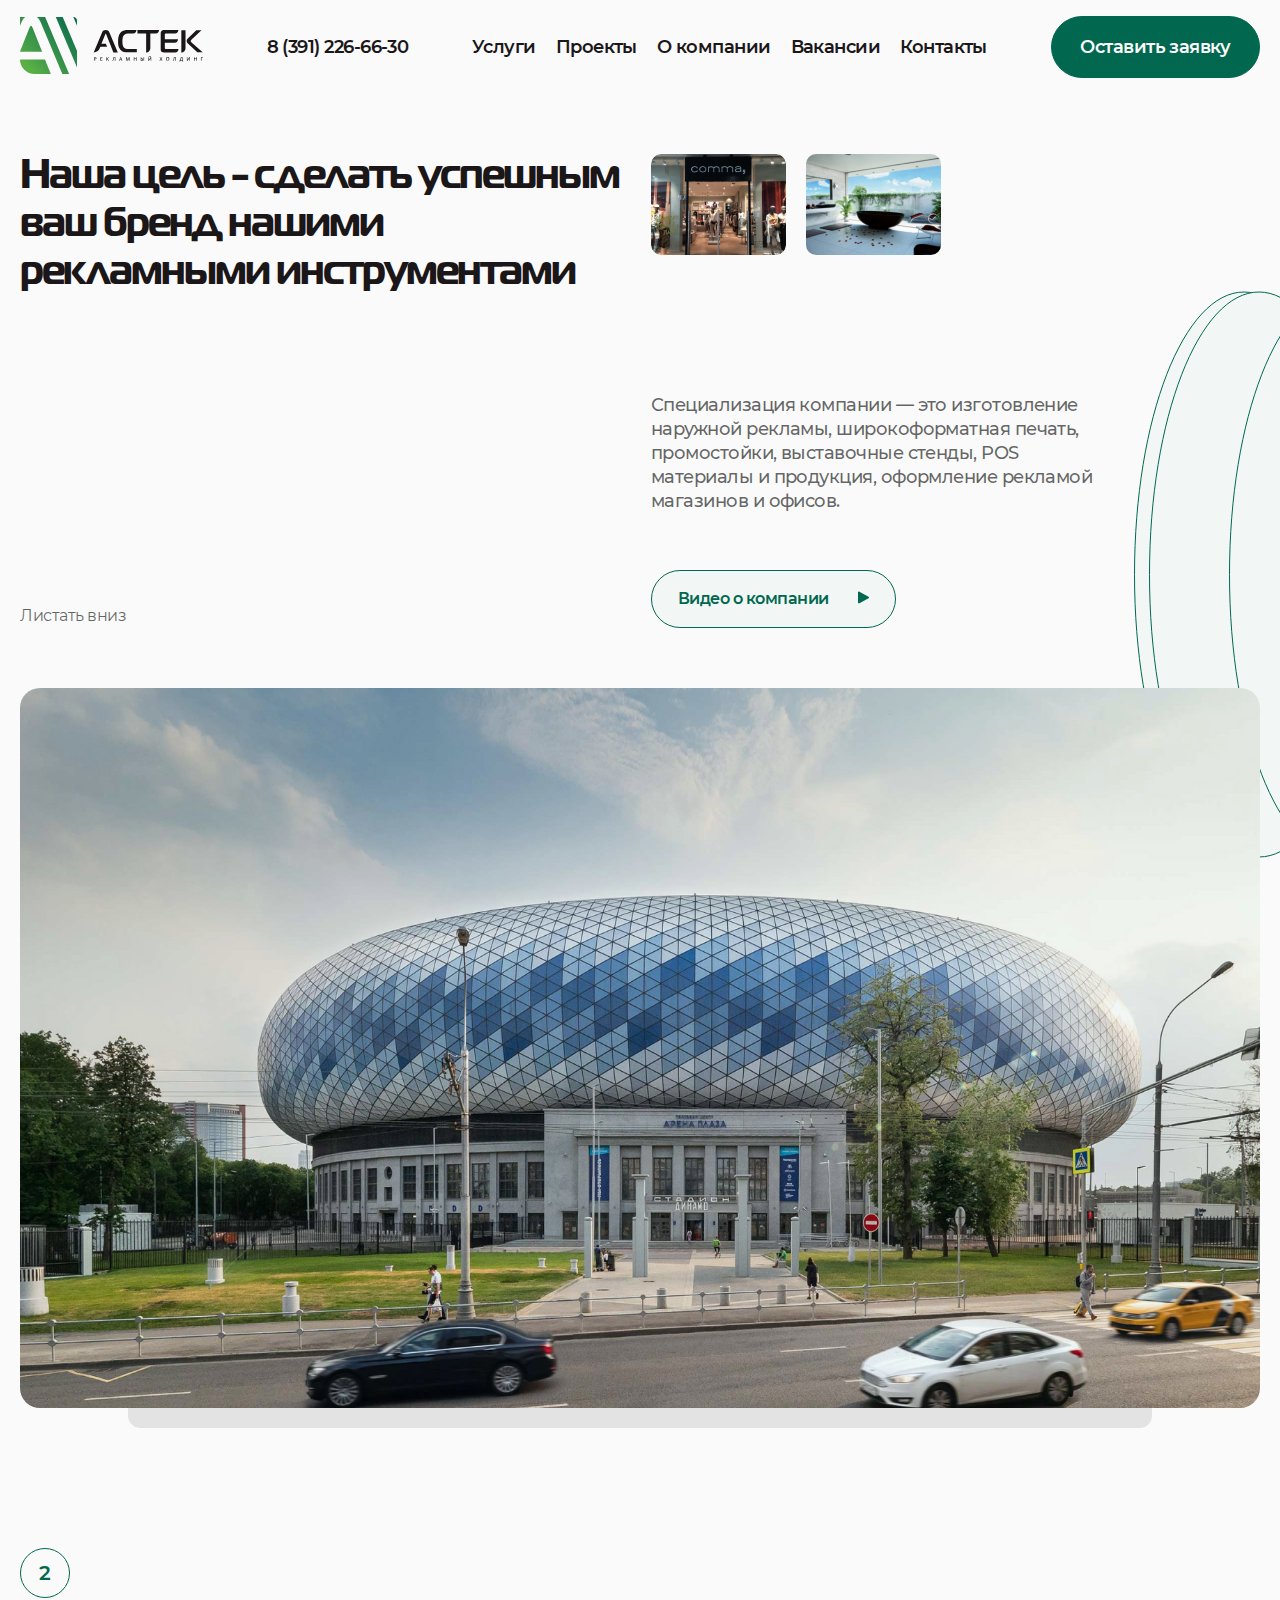
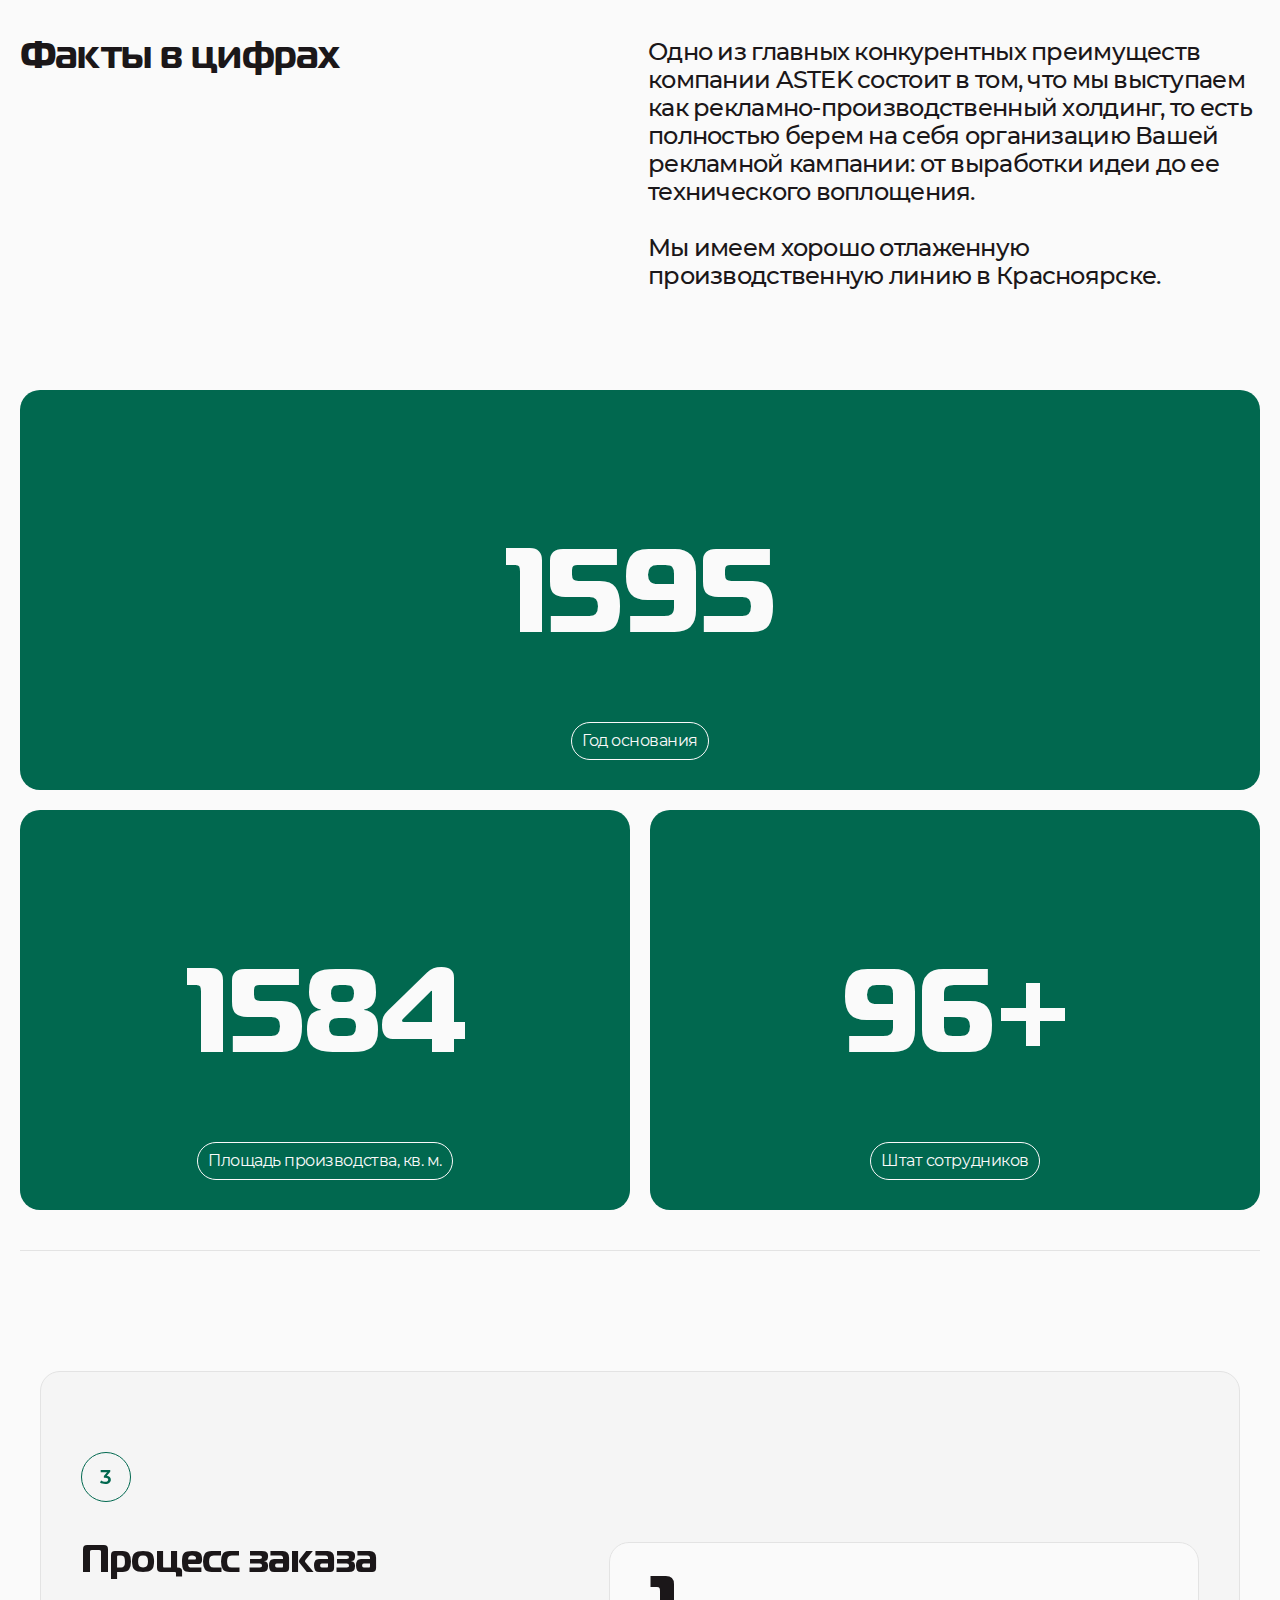
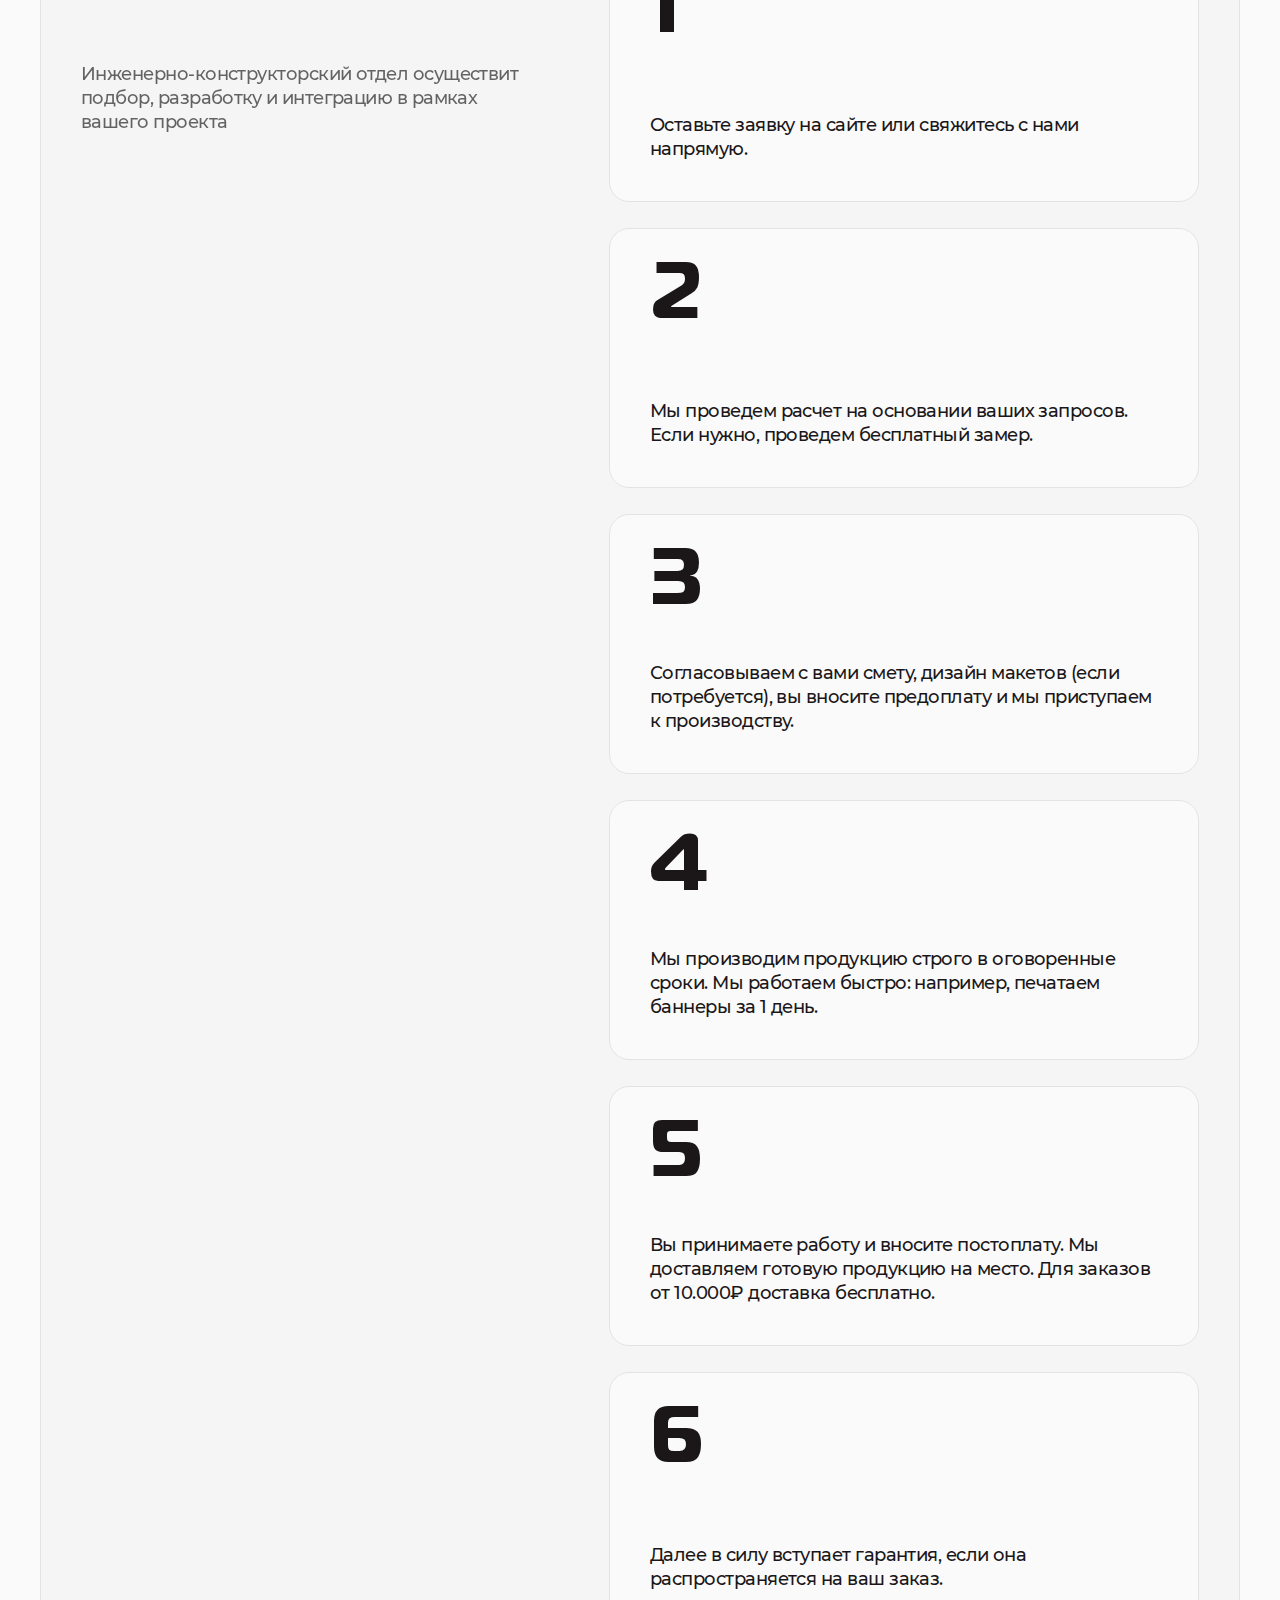
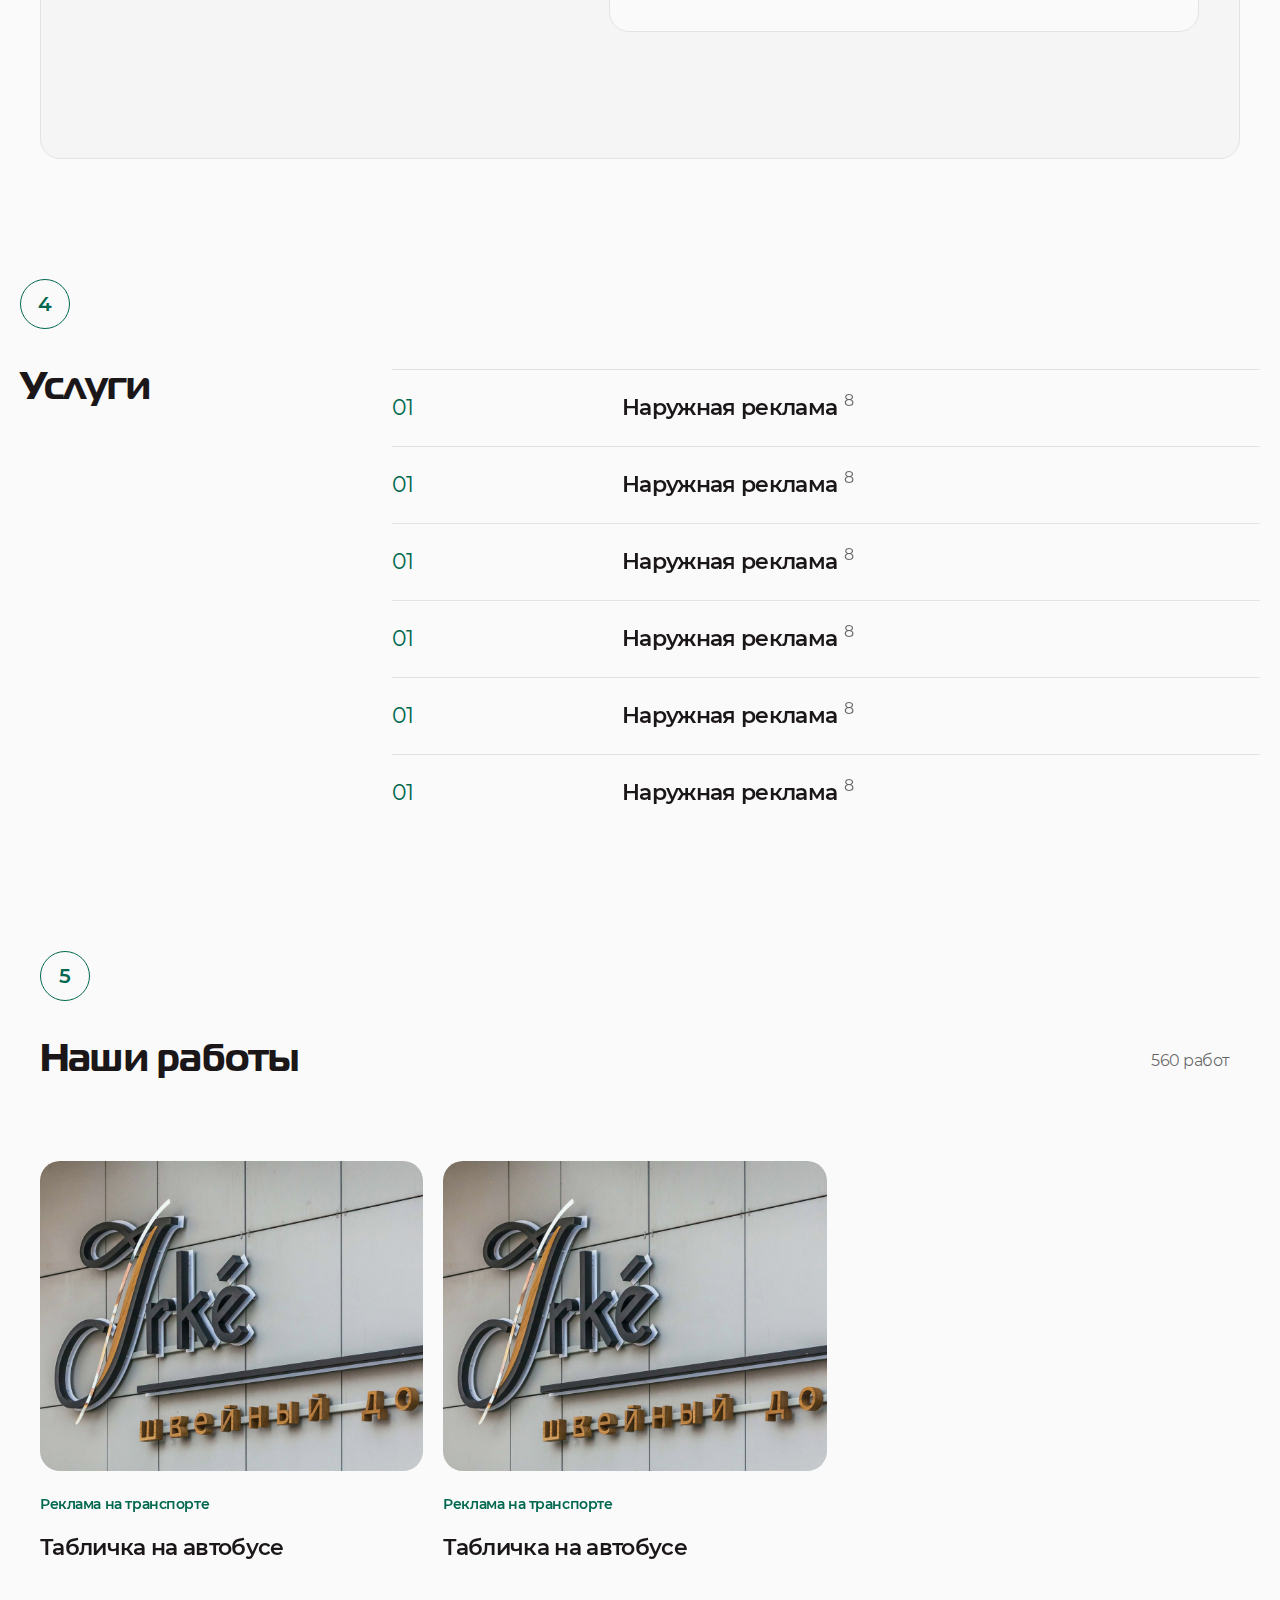
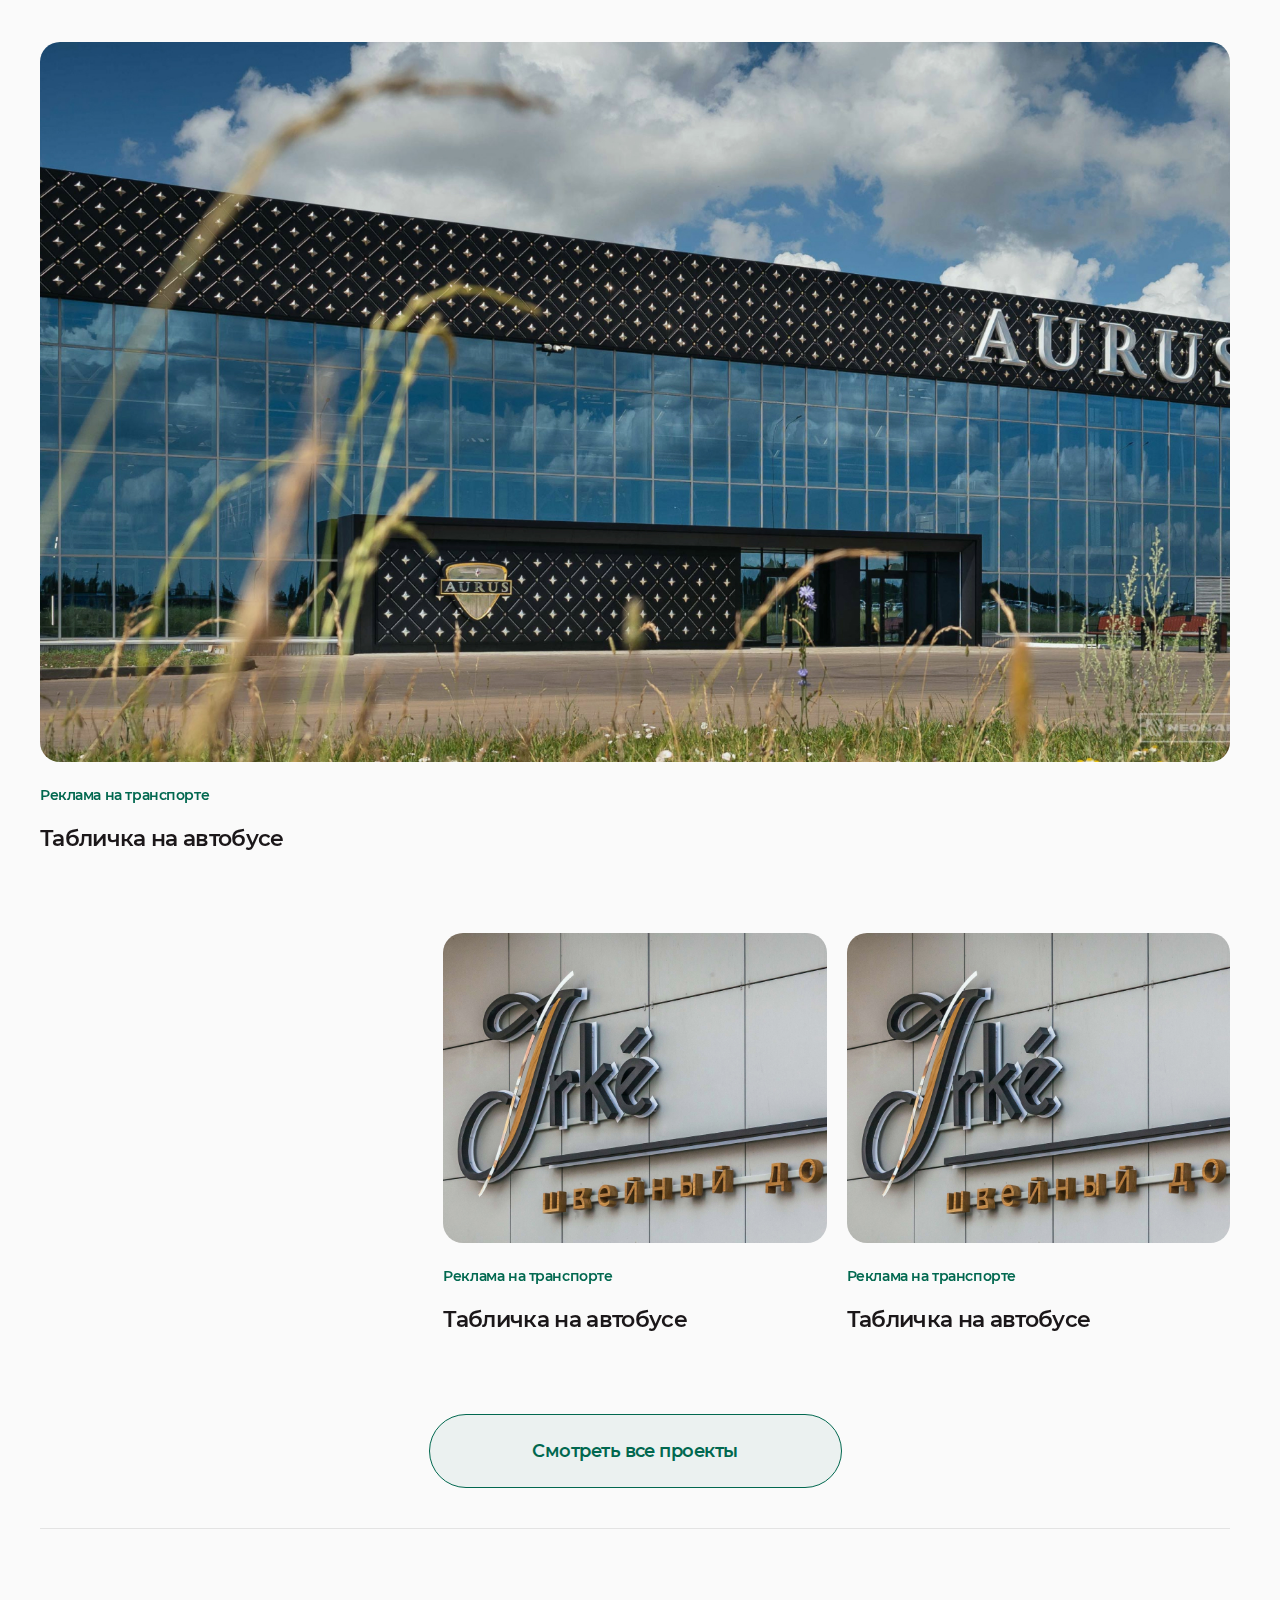
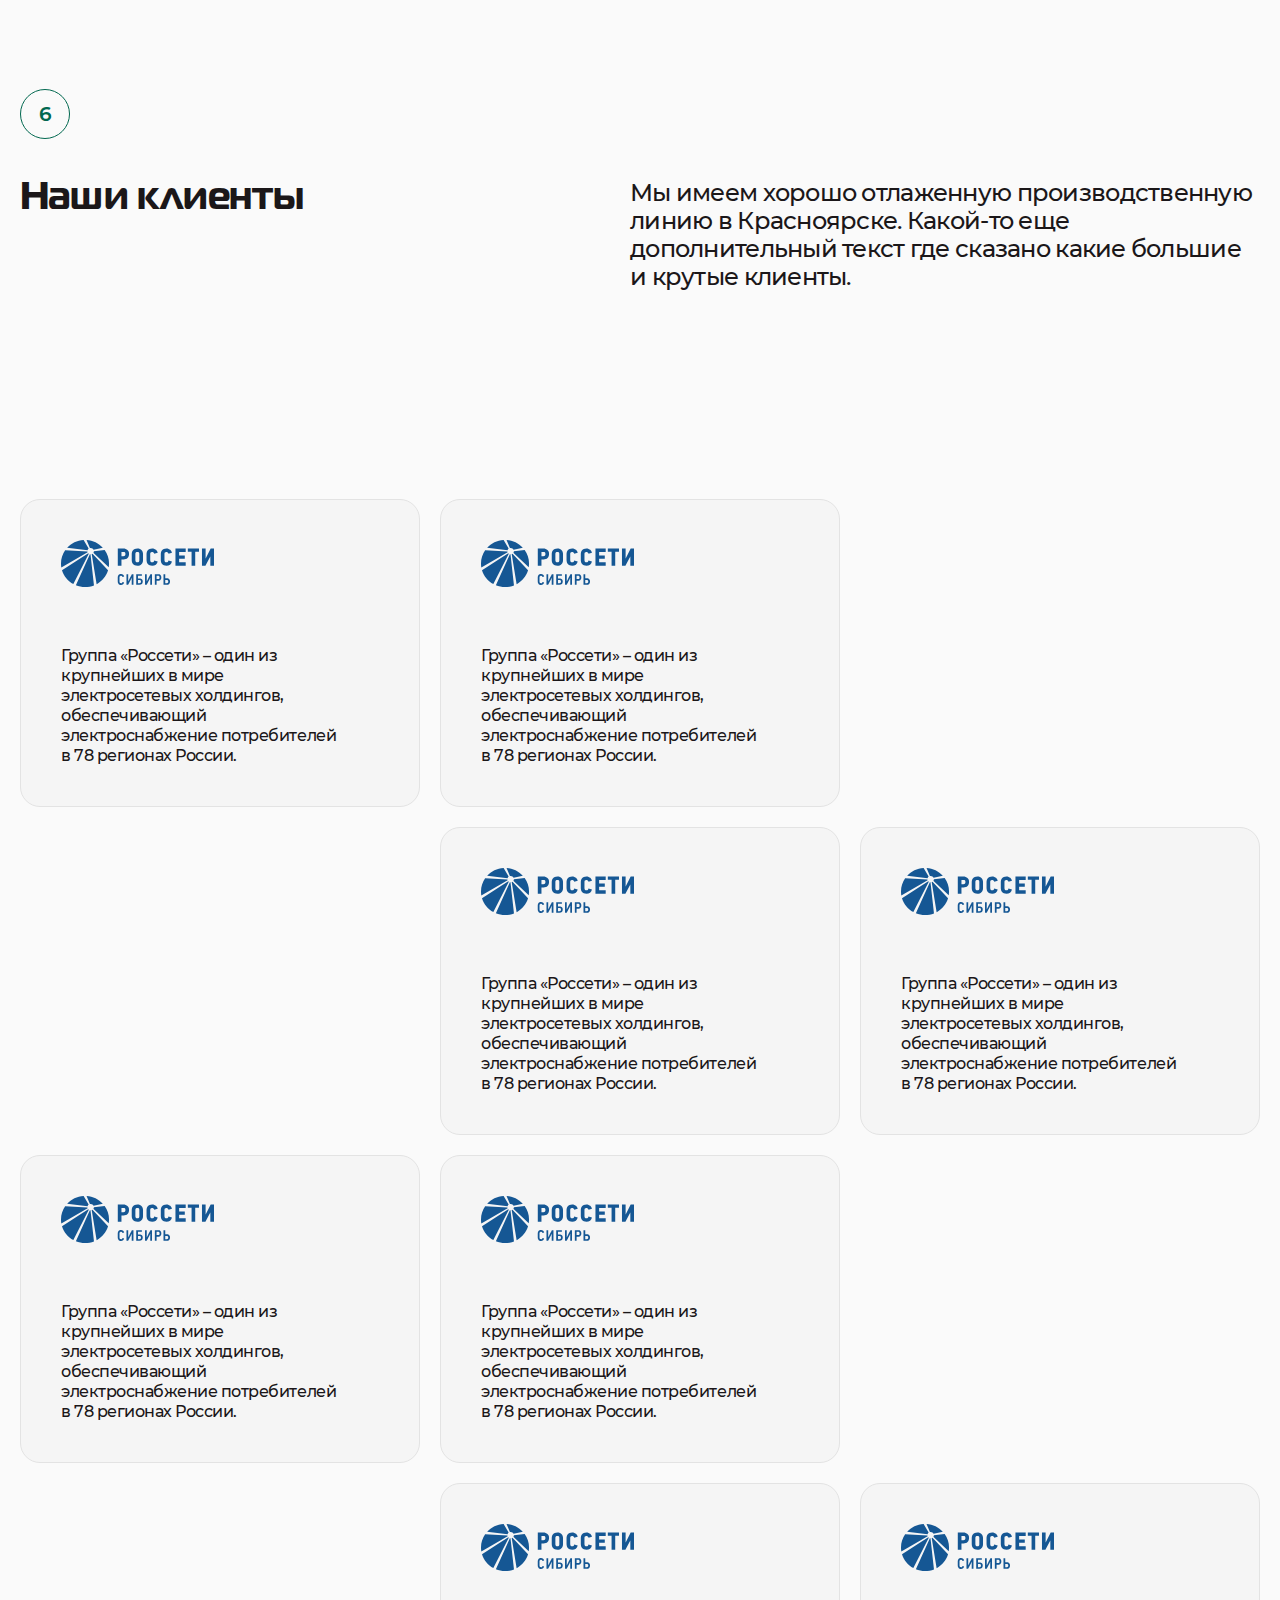
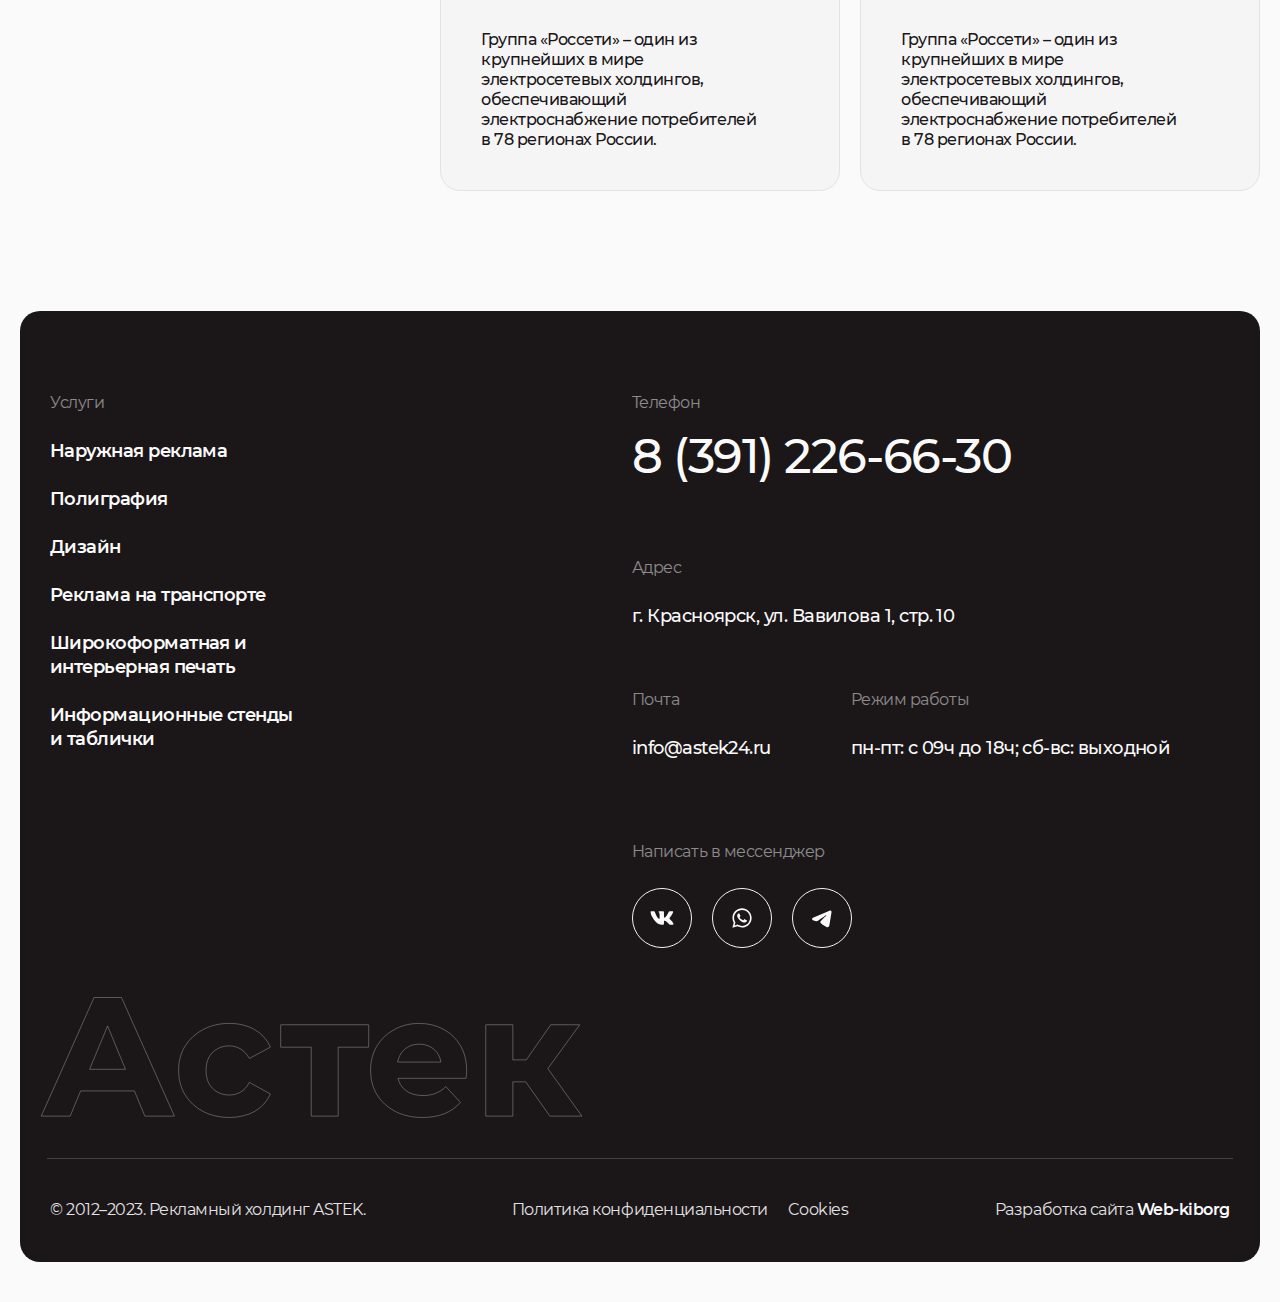
==== commit a2afa973: "fix css" ====
--- a/index.html
+++ b/index.html
@@ -138,17 +138,7 @@
             Оставить заявку
         </a>
         <div class="promo-section__animation">
-            <div class="promo-section__animation-item promo-section__animation-item--first">
-                <svg width="235" height="566" viewBox="0 0 235 566" fill="none" xmlns="http://www.w3.org/2000/svg">
-                    <path d="M219.5 283C219.5 361.102 207.194 431.788 187.316 482.93C177.376 508.503 165.552 529.163 152.449 543.422C139.346 557.681 125.001 565.5 110 565.5C94.9995 565.5 80.6544 557.681 67.5512 543.422C54.4476 529.163 42.6241 508.503 32.6843 482.93C12.8058 431.788 0.5 361.102 0.5 283C0.5 204.898 12.8058 134.212 32.6843 83.0699C42.6241 57.4974 54.4476 36.8368 67.5512 22.5779C80.6544 8.31935 94.9995 0.5 110 0.5C125.001 0.5 139.346 8.31935 152.449 22.5779C165.552 36.8368 177.376 57.4974 187.316 83.0699C207.194 134.212 219.5 204.898 219.5 283Z" fill="#F2F7F6" stroke="#01684F"></path>
-                    <path d="M234.5 283C234.5 361.102 222.194 431.788 202.316 482.93C192.376 508.503 180.552 529.163 167.449 543.422C154.346 557.681 140.001 565.5 125 565.5C109.999 565.5 95.6544 557.681 82.5512 543.422C69.4476 529.163 57.6241 508.503 47.6843 482.93C27.8058 431.788 15.5 361.102 15.5 283C15.5 204.898 27.8058 134.212 47.6843 83.0699C57.6241 57.4974 69.4476 36.8368 82.5512 22.5779C95.6544 8.31935 109.999 0.5 125 0.5C140.001 0.5 154.346 8.31935 167.449 22.5779C180.552 36.8368 192.376 57.4974 202.316 83.0699C222.194 134.212 234.5 204.898 234.5 283Z" fill="#F2F7F6" stroke="#01684F"></path>
-                </svg>
-            </div>
-            <div class="promo-section__animation-item promo-section__animation-item--second">
-                <svg width="220" height="566" viewBox="0 0 220 566" fill="none" xmlns="http://www.w3.org/2000/svg">
-                    <path d="M219.5 283C219.5 361.102 207.194 431.788 187.316 482.93C177.376 508.503 165.552 529.163 152.449 543.422C139.346 557.681 125.001 565.5 110 565.5C94.9995 565.5 80.6544 557.681 67.5512 543.422C54.4476 529.163 42.6241 508.503 32.6843 482.93C12.8058 431.788 0.5 361.102 0.5 283C0.5 204.898 12.8058 134.212 32.6843 83.0699C42.6241 57.4974 54.4476 36.8368 67.5512 22.5779C80.6544 8.31935 94.9995 0.5 110 0.5C125.001 0.5 139.346 8.31935 152.449 22.5779C165.552 36.8368 177.376 57.4974 187.316 83.0699C207.194 134.212 219.5 204.898 219.5 283Z" fill="#F2F7F6" stroke="#01684F"></path>
-                </svg>
-            </div>
+            <img src="./assets/img/vectors.png" alt="" class="promo-section__animation-img">
         </div>
     </div>
     <div class="page">
--- a/css/index.css
+++ b/css/index.css
@@ -1 +1 @@
-@import"../assets/fonts/Montserrat/stylesheet.css";@import"../assets/fonts/Magistral/stylesheet.css";html,body,div,span,applet,object,iframe,h1,h2,h3,h4,h5,h6,p,blockquote,pre,a,abbr,acronym,address,big,cite,code,del,dfn,em,img,ins,kbd,q,s,samp,small,strike,strong,sub,sup,tt,var,b,u,i,center,dl,dt,dd,ol,ul,li,fieldset,form,label,legend,table,caption,tbody,tfoot,thead,tr,th,td,article,aside,canvas,details,embed,figure,figcaption,footer,header,hgroup,menu,nav,output,ruby,section,summary,time,mark,audio,video{margin:0;padding:0;border:0;font-size:100%;font:inherit;vertical-align:baseline}article,aside,details,figcaption,figure,footer,header,hgroup,menu,nav,section{display:block}body{line-height:1}ol,ul{list-style:none}blockquote,q{quotes:none}blockquote:before,blockquote:after,q:before,q:after{content:"";content:none}table{border-collapse:collapse;border-spacing:0}a{text-decoration:none;color:inherit}*{box-sizing:border-box}html,body{width:100%;min-height:100%;position:relative;overflow-x:clip;scroll-behavior:smooth}body{font-family:"Montserrat",sans-serif;min-width:320px;background-color:#fafafa}body.no-scroll{overflow:hidden}.page{width:100%;min-height:100%}section{margin-bottom:120px;padding:0px 40px}@media(max-width: 1359px){section{padding:0px 30px}}.no-scroll{overflow:hidden}.burger{display:none;width:24px;cursor:pointer;z-index:30}.burger__btn{transition:backgroud .38s ease-in-out}.burger__btn span{display:block;width:100%;height:3px;background:#000;transition:all .3s;position:relative}.burger span+span{margin-top:7px}.burger-active{position:fixed;top:10px;right:10px;z-index:999}.burger .--active span{background:#000}.burger .--active span:nth-child(1){animation:ease .7s top forwards}.burger .--notActive span:nth-child(1){animation:ease .7s top-2 forwards}.burger .--active span:nth-child(2){animation:ease .7s scaled forwards}.burger .--notActive span:nth-child(2){animation:ease .7s scaled-2 forwards}.burger .--active span:nth-child(3){margin-top:31px;animation:ease .7s bottom forwards}.burger .--notActive span:nth-child(3){animation:ease .7s bottom-2 forwards}@keyframes top{0%{top:0;transform:rotate(0)}50%{top:22px;transform:rotate(0)}100%{top:22px;transform:rotate(45deg)}}@keyframes top-2{0%{top:22px;transform:rotate(45deg)}50%{top:22px;transform:rotate(0deg)}100%{top:0;transform:rotate(0deg)}}@keyframes bottom{0%{bottom:0;transform:rotate(0)}50%{bottom:22px;transform:rotate(0)}100%{bottom:22px;transform:rotate(135deg)}}@keyframes bottom-2{0%{bottom:22px;transform:rotate(135deg)}50%{bottom:22px;transform:rotate(0)}100%{bottom:0;transform:rotate(0)}}@keyframes scaled{50%{transform:scale(0)}100%{transform:scale(0)}}@keyframes scaled-2{0%{transform:scale(0)}50%{transform:scale(0)}100%{transform:scale(1)}}section{width:100%}.wrapper{width:100%;height:100%;max-width:1920px;margin:0 auto;display:flex;align-items:center}@media(max-width: 414px){.wrapper{padding:0px 20px;max-width:1880px}}.btn{text-align:center;display:inline-block;color:#fafafa;leading-trim:both;text-edge:cap;font-family:"Montserrat",sans-serif;font-size:18px;font-style:normal;font-weight:600;line-height:24px;border-radius:80px;background:#01684f;letter-spacing:-0.54px;padding:1em 1.6em;border:1px solid #01684f;transition:.23s;cursor:pointer}.btn:hover{background:rgba(1,104,79,.06);color:#01684f}.btn:active{transform:scale(0.96)}.btn--dif{color:var(--unnamed, #01684F);border-radius:80px;border:1px solid var(--unnamed, #01684F);background:rgba(1,104,79,.06)}.no-scroll{overflow:hidden}.mobile-menu{padding-top:130px;position:fixed;padding-right:20px;padding-bottom:60px;padding-left:20px;display:flex;flex-direction:column;background:#fafafa;width:100%;height:100%;z-index:2;width:100%;height:100%;transform:translateY(-150%);transition:transform .6s ease-in-out}@media(min-width: 1360px){.mobile-menu{padding-top:calc(0.0535714286*100vw + 57.1428571429px)}}@media(min-width: 1920px){.mobile-menu{padding-top:160px}}.mobile-menu.active{transform:translateX(0)}.mobile-menu .promo-section__animation{right:-50px;bottom:50%;translate:0 50%}.mobile-menu__nav{gap:30px;display:flex;flex-direction:column}@media(min-width: 1360px){.mobile-menu__nav{gap:calc(0.0321428571*100vw + -13.7142857143px)}}@media(min-width: 1920px){.mobile-menu__nav{gap:48px}}.mobile-menu__nav-link{font-size:21px;color:var(--unnamed, #1B1719);font-weight:600}@media(min-width: 1360px){.mobile-menu__nav-link{font-size:calc(0.0053571429*100vw + 13.7142857143px)}}@media(min-width: 1920px){.mobile-menu__nav-link{font-size:24px}}.mobile-menu__socials-group{margin-bottom:30px;margin-top:auto}@media(min-width: 1360px){.mobile-menu__socials-group{margin-bottom:calc(0.0535714286*100vw + -42.8571428571px)}}@media(min-width: 1920px){.mobile-menu__socials-group{margin-bottom:60px}}.mobile-menu__socials-group-text{color:rgba(0,0,0,.5);font-size:16px;margin-bottom:25px}.mobile-menu__btn{max-width:375px}.header{width:100%;padding:16px 40px;position:relative;z-index:4;background-color:#fafafa}.header__wrapper{padding:0}.header__logo-link{margin-right:auto}.header__tel-link{margin-right:auto}.header__nav{margin-right:184px;display:flex;align-items:center;gap:20px}.header__nav-link{position:relative;color:#1b1719;leading-trim:both;text-edge:cap;font-family:"Montserrat",sans-serif;font-size:18px;font-style:normal;font-weight:600;line-height:24px;letter-spacing:-0.54px;transition:.23s}.header__nav-link:hover{color:rgba(1,104,79,.8)}.header__nav-link.active{color:#01684f}.header__btn:hover{color:#fafafa;background:#015641}.header__mobile-menu{display:none;align-items:center}.tel-link{position:relative;color:#1b1719;leading-trim:both;text-edge:cap;font-family:"Montserrat",sans-serif;font-size:18px;font-style:normal;font-weight:600;line-height:24px;letter-spacing:-0.54px;transition:.23s}.tel-link:hover{color:rgba(1,104,79,.8)}.promo-section{position:relative;margin-top:100px;margin-bottom:80px}.promo-section__wrapper{display:grid;grid-template-columns:repeat(2, 1fr);gap:22px}.promo-section__col{width:100%;height:100%;display:flex;flex-direction:column;align-items:flex-start;justify-content:start}.promo-section__heading{margin-bottom:285px;max-width:755px}.promo-section__small-text,.vacancy-section__subtext,.projects-section__text{color:rgba(0,0,0,.6);leading-trim:both;text-edge:cap;font-family:"Montserrat",sans-serif;font-size:16px;font-style:normal;font-weight:400;line-height:24px;letter-spacing:-0.48px}.promo-section__gallery{max-width:300px;margin-bottom:189px;display:flex;align-items:center;flex-wrap:wrap;gap:20px}.promo-section__gallery-img{width:135px;height:101px;flex-shrink:0;-o-object-fit:cover;object-fit:cover;-o-object-position:center;object-position:center;border-radius:10px}.promo-section__text-content{max-width:445px;margin-bottom:57px;display:flex;flex-direction:column;align-items:flex-start;justify-content:start;gap:24px}.promo-section__text-content p{color:rgba(0,0,0,.6);leading-trim:both;text-edge:cap;font-family:"Montserrat",sans-serif;font-size:18px;font-style:normal;font-weight:500;line-height:24px;letter-spacing:-0.54px}.promo-section__btn{width:100%;max-width:245px}.promo-section__btnHidden{display:none}.promo-section__animation{position:absolute;right:-13px;bottom:-212px;height:556px;z-index:-1}.promo-section__animation--contacts{bottom:-397px}.promo-section__animation--vacancy{transform:rotate(90deg);top:-185px;right:-223px;bottom:unset}.promo-section__animation-item--second{top:0;right:-80px;position:absolute;animation:discSlide .8s linear 1}h1.heading,h1{font-size:40px;color:#1b1719;leading-trim:both;text-edge:cap;font-family:"Magistral",sans-serif;font-style:normal;font-weight:700;line-height:56px;letter-spacing:-2.56px}@media(min-width: 1360px){h1.heading,h1{font-size:calc(0.0357142857*100vw + -8.5714285714px)}}@media(min-width: 1920px){h1.heading,h1{font-size:60px}}.btn--icon{display:flex;align-items:center;justify-content:space-between;border-radius:40px;border:1px solid #01684f;background:#f2f7f6;color:#01684f;font-size:16px;font-style:normal;font-weight:600;line-height:24px;letter-spacing:-0.48px}.btn--icon:hover{background-color:#01684f;color:#fafafa}.btn--icon:hover path{fill:#fafafa}.image-section{margin-bottom:120px;padding-bottom:20px;background-image:url("../assets/img/image-section-background.png");background-repeat:no-repeat;background-size:80%;background-position:center bottom}.image-section__img{width:100%;max-width:1840px;height:1034px;-o-object-fit:cover;object-fit:cover;-o-object-position:center;object-position:center;border-radius:20px}.facts-section{width:100%}.facts-section__wrapper{flex-direction:column;align-items:flex-start;justify-content:start}.facts-section__counter,.clients-section__counter,.works-section__counter,.process-section__counter{margin-bottom:40px}.facts-section__col-group{width:100%;display:grid;grid-template-columns:repeat(2, 1fr);gap:16px}.facts-section__text-content p{color:#1b1719;leading-trim:both;text-edge:cap;font-family:"Montserrat",sans-serif;font-size:30px;font-style:normal;font-weight:500;line-height:34px;letter-spacing:-0.9px}.facts-section__group{width:100%;margin-top:100px;display:grid;grid-template-columns:49.46% 24.18% 24.18%;gap:20px;grid-template-rows:minmax(400px, 1fr);padding-bottom:40px;border-bottom:1px solid #e3e3e3}.facts-section__group-item{width:100%;height:100%;display:flex;padding:30px;flex-direction:column;align-items:center;justify-content:end;gap:97px;border-radius:20px;background:#01684f}.facts-section__group-item-label{padding:6px 10px;color:#fafafa;text-align:right;leading-trim:both;text-edge:cap;font-family:"Montserrat",sans-serif;font-size:16px;font-style:normal;font-weight:400;line-height:24px;letter-spacing:-0.48px;border-radius:30px;border:1px solid #fafafa}.facts-section__group-item-counter{transition:1s;color:#fafafa;text-align:center;leading-trim:both;text-edge:cap;font-family:"Magistral",sans-serif;font-size:120px;font-style:normal;font-weight:700;line-height:50px;letter-spacing:-2.4px}.counter{width:2.5em;height:2.5em;border-radius:40px;border:1px solid #01684f;color:#01684f;text-align:center;leading-trim:both;text-edge:cap;font-family:"Montserrat",sans-serif;font-size:20px;font-style:normal;font-weight:600;line-height:34px;letter-spacing:-0.6px;flex-shrink:0;display:flex;align-items:center;justify-content:center}h2.subheading,h2{margin-bottom:80px;color:#1b1719;leading-trim:both;text-edge:cap;font-family:"Magistral",sans-serif;font-size:48px;font-style:normal;font-weight:700;line-height:44px;letter-spacing:-0.96px}.process-section{padding:0 40px}.process-section__wrapper{width:100%;max-width:1840px;flex-direction:column;align-items:flex-start;justify-content:start;padding:80px 40px;padding-bottom:160px;border-radius:20px;border:1px solid #e3e3e3;background:#f5f5f5}.process-section__sticky-content{position:sticky;left:0;top:47px}.process-section__col:first-child{position:sticky;left:0;top:110px}.process-section__col-group{width:100%;display:flex;align-items:flex-start;justify-content:start;justify-content:space-between;gap:32px}.process-section__heading{margin-bottom:70px}.process-section__text-content p{max-width:445px;color:rgba(0,0,0,.6);leading-trim:both;text-edge:cap;font-family:"Montserrat",sans-serif;font-size:18px;font-style:normal;font-weight:500;line-height:24px;letter-spacing:-0.54px}.process-section__card-list{display:grid;margin-top:90px;width:100%;grid-template-columns:1fr}.process-section__ordered-card{max-width:910px;position:sticky;top:210px}.ordered-card{width:100%;height:233px;padding:40px;display:flex;flex-direction:column;align-items:flex-start;justify-content:space-between;border-radius:20px;border:1px solid #e3e3e3;background:#fafafa}.ordered-card__counter{color:#1b1719;leading-trim:both;text-edge:cap;font-family:"Magistral",sans-serif;font-size:100px;font-style:normal;font-weight:700;line-height:70%;letter-spacing:-2px}.ordered-card p{color:#1b1719;leading-trim:both;text-edge:cap;font-family:"Montserrat",sans-serif;font-size:18px;font-style:normal;font-weight:500;line-height:24px;letter-spacing:-0.54px}.offers-section__wrapper{flex-direction:column;align-items:flex-start;justify-content:start}.offers-section__col-group{width:100%;display:grid;grid-template-columns:32.61% 66.3%;gap:16px}.offers-section__accordeon-list{width:100%;display:flex;flex-direction:column;align-items:flex-start;justify-content:start}.accordeon{width:100%;border-top:1px solid #e3e3e3;padding:24px 0px;cursor:pointer;transition:.23s}.accordeon__header{width:100%;display:flex;align-items:center}.accordeon__counter{margin-right:24%;color:#01684f;leading-trim:both;text-edge:cap;font-family:"Montserrat",sans-serif;font-size:22px;font-style:normal;font-weight:400;line-height:28px;letter-spacing:-0.66px}.accordeon__heading-group{position:relative}.accordeon__heading{color:#1b1719;leading-trim:both;text-edge:cap;font-family:"Montserrat",sans-serif;font-size:22px;font-style:normal;font-weight:600;line-height:28px;letter-spacing:-0.66px}.accordeon__lot{position:absolute;right:-16px;top:-5px;color:rgba(0,0,0,.6);leading-trim:both;text-edge:cap;font-family:"Montserrat",sans-serif;font-size:16px;font-style:normal;font-weight:400;line-height:24px;letter-spacing:-0.48px}.accordeon__content{max-height:0px;opacity:0;visibility:hidden;transition:.23s max-height}.accordeon__list{display:flex;flex-direction:column;align-items:flex-start;justify-content:start;gap:6px}.accordeon.active .accordeon__content{display:block;visibility:visible;opacity:1}.accordeon.active .accordeon__list{margin-left:25.6%;margin-top:26px}.accordeon__list-item-img{position:absolute;width:100%;max-width:290px;height:218px;right:0;top:-97px;z-index:4;transition:.23s;opacity:0}.accordeon__list-item{width:100%;position:relative}.accordeon__list-item-link:hover+.accordeon__list-item-img{opacity:1}.link{white-space:nowrap;display:inline-block;border-radius:30px;border:1px solid #01684f;color:#01684f;leading-trim:both;text-edge:cap;padding:5px 10px;font-family:"Montserrat",sans-serif;font-size:16px;font-style:normal;font-weight:600;line-height:150%;letter-spacing:-0.48px;transition:.23s}.link:hover{background-color:#01684f;color:#fafafa}.link:active{transform:scale(0.95)}.works-section{padding-bottom:40px;padding-left:40px;padding-right:50px}.works-section__wrapper{flex-direction:column;align-items:flex-start;justify-content:start;padding:0;border-bottom:1px solid #e3e3e3}.works-section h2{margin-bottom:0}.works-section__heading-field{width:100%;margin-bottom:80px;display:flex;align-items:center;justify-content:space-between;gap:16px}.works-section__text{color:rgba(0,0,0,.6);text-align:right;leading-trim:both;text-edge:cap;font-family:"Montserrat",sans-serif;font-size:16px;font-style:normal;font-weight:400;line-height:24px;letter-spacing:-0.48px}.works-section__gallery{width:100%;display:flex;gap:80px;flex-direction:column;align-items:flex-start;justify-content:start}.works-section__gallery-row{width:100%;display:grid;grid-template-columns:repeat(3, 1fr);gap:20px}.works-section__gallery-card{width:100%}.works-section__gallery-card:hover .works-section__gallery-card-heading::after,.works-section__gallery-card:hover .detail-section__gallery-card-heading::after{max-width:100%}.works-section__gallery-card-image-wrapper,.detail-section__gallery-card-image-wrapper{width:100%;height:450px;display:inline-block;overflow:hidden;border-radius:20px;margin-bottom:20px}.works-section__gallery-card-image-wrapper--large{width:100%;height:1034px}.works-section__gallery-card-image-wrapper:hover img,.detail-section__gallery-card-image-wrapper:hover img{transform:scale(1.05)}.works-section__gallery-card-image-wrapper:hover+.works-section__gallery-card-category+.works-section__gallery-card-heading-link .works-section__gallery-card-heading,.works-section__gallery-card-image-wrapper:hover+.works-section__gallery-card-category+.works-section__gallery-card-heading-link .detail-section__gallery-card-heading,.works-section__gallery-card-image-wrapper:hover+.detail-section__gallery-card-category+.works-section__gallery-card-heading-link .works-section__gallery-card-heading,.works-section__gallery-card-image-wrapper:hover+.detail-section__gallery-card-category+.works-section__gallery-card-heading-link .detail-section__gallery-card-heading,.detail-section__gallery-card-image-wrapper:hover+.works-section__gallery-card-category+.works-section__gallery-card-heading-link .works-section__gallery-card-heading,.detail-section__gallery-card-image-wrapper:hover+.works-section__gallery-card-category+.works-section__gallery-card-heading-link .detail-section__gallery-card-heading,.detail-section__gallery-card-image-wrapper:hover+.detail-section__gallery-card-category+.works-section__gallery-card-heading-link .works-section__gallery-card-heading,.detail-section__gallery-card-image-wrapper:hover+.detail-section__gallery-card-category+.works-section__gallery-card-heading-link .detail-section__gallery-card-heading{text-decoration-color:#1b1719}.works-section__gallery-card-image{width:100%;height:100%;-o-object-fit:cover;object-fit:cover;-o-object-position:center;object-position:center;transition:.23s}.works-section__gallery-card-category,.detail-section__gallery-card-category{position:relative;display:inline-block;margin-bottom:20px;color:#01684f;leading-trim:both;text-edge:cap;font-family:"Montserrat",sans-serif;font-size:14px;font-style:normal;font-weight:600;line-height:20px;letter-spacing:-0.42px;transition:.23s;text-decoration:underline;text-decoration-color:rgba(0,0,0,0)}.works-section__gallery-card-category:hover,.detail-section__gallery-card-category:hover{text-decoration-color:#01684f}.works-section__gallery-card-heading,.detail-section__gallery-card-heading{position:relative;width:-moz-fit-content;width:fit-content;color:#1b1719;leading-trim:both;text-edge:cap;font-family:"Montserrat",sans-serif;font-size:22px;font-style:normal;font-weight:600;line-height:28px;letter-spacing:-0.66px;text-decoration:underline;text-decoration-color:rgba(0,0,0,0);transition:.23s}.works-section__gallery-card-heading:hover,.detail-section__gallery-card-heading:hover{text-decoration-color:#1b1719}.works-section__btn{margin:0 auto;margin-top:80px;margin-bottom:40px;padding:24px;width:100%;text-align:center;max-width:600px;border-radius:80px;border:1px solid #01684f;background:rgba(1,104,79,.06);color:#01684f}.works-section__btn:hover{background-color:#01684f;color:#fafafa}.clients-section{margin-top:120px}.clients-section--about h2{margin-bottom:80px}.clients-section__wrapper{flex-direction:column;align-items:flex-start;justify-content:start}.clients-section__block-list{width:100%;display:grid;grid-template-columns:repeat(4, 1fr);grid-template-rows:auto;gap:20px}.clients-section__heading-field{width:100%;margin-bottom:200px;display:flex;align-items:start;justify-content:space-between}.clients-section__text-content{max-width:910px}.clients-section__text-content p{color:#1b1719;leading-trim:both;text-edge:cap;font-family:"Montserrat",sans-serif;font-size:30px;font-style:normal;font-weight:500;line-height:34px;letter-spacing:-0.9px}.block{width:100%;max-width:445px;height:308px;display:flex;flex-direction:column;align-items:flex-start;justify-content:space-between;padding:40px;padding-right:80px;border-radius:20px;border:1px solid #e3e3e3;background:rgba(227,227,227,.2)}.block p{color:#1b1719;leading-trim:both;text-edge:cap;font-family:"Montserrat",sans-serif;font-size:16px;font-style:normal;font-weight:500;line-height:20px;letter-spacing:-0.48px}.block--empty{background:none;border:none}.footer{width:100%;padding-left:40px;padding-right:40px;margin-bottom:40px}.footer__top-wrapper{border-top-left-radius:20px;border-top-right-radius:20px;background:#1b1719;padding-top:80px;padding-bottom:207px;padding-left:40px;padding-right:40px;display:grid;align-items:flex-start;grid-template-columns:47.28% 49.46%;gap:24px;background-image:url("../assets/svg/footer-company-name.svg");background-repeat:no-repeat;background-position:left 40px bottom 40px}.footer__bottom-wrapper{border-bottom-left-radius:20px;border-bottom-right-radius:20px;position:relative;background:#1b1719;padding:40px}.footer__bottom-wrapper::after{content:"";width:95.65%;height:1px;position:absolute;left:0;right:0;top:0;margin:0 auto;background-color:rgba(227,227,227,.2)}.footer__col{display:flex;flex-direction:column;align-items:flex-start;justify-content:start}.footer__col-heading{margin-bottom:24px;color:rgba(255,255,255,.5);leading-trim:both;text-edge:cap;font-family:"Montserrat",sans-serif;font-size:16px;font-style:normal;font-weight:400;line-height:24px;letter-spacing:-0.48px}.footer__nav{display:grid;grid-template-columns:repeat(2, 290px);row-gap:24px;-moz-column-gap:20px;column-gap:20px}.footer__nav-link{color:#fafafa;leading-trim:both;text-edge:cap;font-family:"Montserrat",sans-serif;font-size:18px;font-style:normal;font-weight:600;line-height:24px;letter-spacing:-0.54px;text-decoration:underline;text-decoration-color:rgba(0,0,0,0);transition:.23s}.footer__nav-link:hover{text-decoration-color:#fafafa}.footer__tel-link{color:#fafafa;leading-trim:both;text-edge:cap;font-family:"Montserrat",sans-serif;font-size:48px;font-style:normal;font-weight:500;line-height:34px;letter-spacing:-1.44px;text-decoration:underline;text-decoration-color:rgba(0,0,0,0);transition:.23s}.footer__tel-link:hover{text-decoration-color:#fafafa}.footer__col-item p{color:#fafafa;leading-trim:both;text-edge:cap;font-family:"Montserrat",sans-serif;font-size:18px;font-style:normal;font-weight:500;line-height:24px;letter-spacing:-0.54px}.footer__col-item:first-child{margin-bottom:80px}.footer__col-group{margin-top:60px;margin-bottom:80px;display:flex;align-items:flex-start;justify-content:start;gap:80px}.footer__col-group p{color:#fafafa;leading-trim:both;text-edge:cap;font-family:"Montserrat",sans-serif;font-size:18px;font-style:normal;font-weight:500;line-height:24px;letter-spacing:-0.54px}.footer__link{color:#fafafa;leading-trim:both;text-edge:cap;font-family:"Montserrat",sans-serif;font-size:18px;font-style:normal;font-weight:500;line-height:24px;letter-spacing:-0.54px;text-decoration:underline;text-decoration-color:rgba(0,0,0,0);transition:.23s}.footer__link:hover{text-decoration-color:#fafafa}.footer__socials{display:flex;align-items:center;gap:20px}.footer__socials-link svg{width:60px;height:60px}.footer__socials-link:hover svg{fill:rgba(255,255,255,.1)}.footer__copyrights{margin-right:auto;color:#e3e3e3;leading-trim:both;text-edge:cap;font-family:"Montserrat",sans-serif;font-size:16px;font-style:normal;font-weight:400;line-height:24px;letter-spacing:-0.48px}.footer__bottom-menu{margin-right:293px;display:flex;align-items:center;gap:20px}.footer__bottom-link{color:#e3e3e3;leading-trim:both;text-edge:cap;font-family:"Montserrat",sans-serif;font-size:16px;font-style:normal;font-weight:400;line-height:24px;letter-spacing:-0.48px;transition:.23s;text-decoration:underline;text-decoration-color:rgba(0,0,0,0)}.footer__bottom-link:hover{text-decoration-color:#fafafa}.footer__madeby{color:#e3e3e3;text-align:right;leading-trim:both;text-edge:cap;font-family:"Montserrat",sans-serif;font-size:16px;font-style:normal;font-weight:400;line-height:24px;letter-spacing:-0.48px}.footer__madeby:hover b{text-decoration-color:#fafafa}.footer__madeby b{color:#fafafa;leading-trim:both;text-edge:cap;font-family:"Montserrat",sans-serif;font-size:16px;font-style:normal;font-weight:600;line-height:24px;letter-spacing:-0.48px;text-decoration:underline;text-decoration-color:rgba(0,0,0,0);transition:.23s}.overlay{position:fixed;left:0;top:0;width:100%;height:100%;background-color:#1b1719;display:flex;overflow-y:auto;padding:50px 40px 40px 40px;z-index:6;visibility:hidden;opacity:0;transition:.23s}.overlay--half{background:rgba(0,0,0,.6)}.overlay.overlay--active{opacity:1;visibility:visible}.popup{margin:auto;width:100%;height:100%;display:flex;flex-direction:column;align-items:flex-start;justify-content:start;transform:translateY(-200%);opacity:0;visibility:hidden;transition:.23s}.popup.popup--active{transform:translateY(0%);visibility:visible;opacity:1}.popup__heading,.popup h2.popup__heading{margin-bottom:62px;color:#fafafa;leading-trim:both;text-edge:cap;font-family:"Magistral",sans-serif;font-size:40px;font-style:normal;font-weight:700;line-height:38px;letter-spacing:-0.8px}.popup__close-btn{position:absolute;border:none;background:none;padding:0;right:0;top:0;cursor:pointer;transition:.23s}.popup__close-btn:hover{transform:scale(1.05)}.popup__close-btn:active{transform:scale(0.95)}.popup__player{width:100%;height:89% !important}.popup__map{width:100%;height:100%}.popup__map iframe{width:100%;border-radius:25px;height:100%}.popup__video{width:100%;height:100%;-o-object-fit:cover;object-fit:cover;-o-object-position:center;object-position:center}.popup__header{width:100%;padding-bottom:30px;display:flex;align-items:center;gap:60px;border-bottom:1px solid #1b1719}.popup__header-item{display:flex;flex-direction:column;align-items:flex-start;justify-content:start;gap:14px}.popup__header-item-heading{color:rgba(0,0,0,.5);leading-trim:both;text-edge:cap;font-family:"Montserrat",sans-serif;font-size:16px;font-style:normal;font-weight:400;line-height:24px;letter-spacing:-0.48px}.popup__header-item-text{color:#1b1719;leading-trim:both;text-edge:cap;font-family:"Montserrat",sans-serif;font-size:18px;font-style:normal;font-weight:500;line-height:24px;letter-spacing:-0.54px}.popup__body{padding-bottom:60px;border-bottom:1px solid #1b1719}.popup__body-heading{margin-top:60px;margin-bottom:40px;color:#1b1719;leading-trim:both;text-edge:cap;font-family:"Montserrat",sans-serif;font-size:22px;font-style:normal;font-weight:600;line-height:28px;letter-spacing:-0.66px}.popup ul{list-style-type:disc;list-style-position:outside;margin-left:15px}.popup ul li{margin-bottom:16px;color:#1b1719;leading-trim:both;text-edge:cap;font-family:"Montserrat",sans-serif;font-size:18px;font-style:normal;font-weight:500;line-height:24px;letter-spacing:-0.54px}.popup__form .form__btn{max-width:530px;width:100%}.popup__form .form__row{margin-bottom:60px}.popup__form .form__subtext{max-width:530px;margin-left:auto;color:#1b1719;leading-trim:both;text-edge:cap;font-family:"Montserrat",sans-serif;font-size:14px;font-style:normal;font-weight:400;line-height:18px;letter-spacing:-0.42px}.popup__footer{width:100%;margin-top:100px}.popup__footer-heading{margin-bottom:56px;color:#1b1719;leading-trim:both;text-edge:cap;font-family:"Magistral",sans-serif;font-size:36px;font-style:normal;font-weight:700;line-height:64px;letter-spacing:-0.72px}.popup--vacancy{position:relative;max-width:1200px;height:auto;padding:60px;background-color:#fafafa;border-radius:20px}.popup--vacancy .popup__close-btn{top:57px;right:60px}.popup--vacancy h2.popup__heading{margin-bottom:120px;max-width:935px;font-size:48px;color:#1b1719}.projects-section{margin-top:100px}.projects-section__wrapper{display:flex;align-items:flex-start;justify-content:space-between;align-items:flex-start;gap:24px}.projects-section__heading,.projects-section h2{margin-bottom:40px}.projects-section__nav{width:100%;margin-bottom:100px;max-width:910px;display:flex;flex-wrap:wrap;align-items:flex-start;justify-content:start;gap:14px}.projects-section__nav-link{border-radius:30px;border:1px solid #01684f;color:#01684f;leading-trim:both;text-edge:cap;font-family:"Montserrat",sans-serif;font-size:16px;font-style:normal;font-weight:600;line-height:24px;letter-spacing:-0.48px;padding:8px 14px;cursor:pointer;transition:.23s}.projects-section__nav-link.active{background-color:#01684f;color:#fafafa}.projects-section__nav-link.active:hover{filter:brightness(1.2)}.projects-section__nav-link:hover{background-color:#01684f;color:#fafafa}.projects-section__nav-link:active{transform:translateY(2px)}.projects-section__list{width:100%;display:flex;flex-direction:column;align-items:flex-start;justify-content:start;gap:124px}.projects-section__list-item{width:100%;display:flex;flex-direction:column;align-items:flex-start;justify-content:start}.projects-section__list-item-heading-field{position:relative;margin-bottom:60px}.projects-section__list-item-heading{color:#1b1719;leading-trim:both;text-edge:cap;font-family:"Montserrat",sans-serif;font-size:22px;font-style:normal;font-weight:600;line-height:28px;letter-spacing:-0.66px}.projects-section__list-item-count{position:absolute;right:-16px;top:-5px;color:rgba(0,0,0,.6);leading-trim:both;text-edge:cap;font-family:"Montserrat",sans-serif;font-size:16px;font-style:normal;font-weight:400;line-height:24px;letter-spacing:-0.48px}.projects-section__col:last-child{max-width:1375px}.projects-section__card-list{width:100%;display:grid;padding-top:60px;-moz-column-gap:20px;column-gap:20px;row-gap:79px;grid-template-columns:repeat(3, 1fr);background-image:url("../assets/svg/projects-line.svg");background-repeat:no-repeat;background-position:center top}.projects-section__card{width:100%}.projects-section__card-img-wrapper{width:100%;height:334px;margin-bottom:20px;display:inline-block;border-radius:20px;overflow:hidden}.projects-section__card-img-wrapper:hover+a+a{text-decoration-color:#1b1719}.projects-section__card-img{width:100%;height:100%;-o-object-fit:cover;object-fit:cover;-o-object-position:center;object-position:center;transition:.23s}.projects-section__card-img:hover{transform:scale(1.05)}.projects-section__card-category{display:inline-block;color:#01684f;leading-trim:both;text-edge:cap;font-family:"Montserrat",sans-serif;font-size:14px;font-style:normal;font-weight:600;line-height:20px;letter-spacing:-0.42px;margin-bottom:20px;text-decoration:underline;text-decoration-color:rgba(0,0,0,0);transition:.23s}.projects-section__card-category:hover{text-decoration-color:#01684f}.projects-section__card-heading{color:#1b1719;leading-trim:both;text-edge:cap;font-family:"Montserrat",sans-serif;font-size:22px;font-style:normal;font-weight:600;line-height:28px;letter-spacing:-0.66px;text-decoration:underline;text-decoration-color:rgba(0,0,0,0);transition:.23s}.projects-section__card-heading:hover{text-decoration-color:#1b1719}.project-section__wrapper{flex-direction:column;align-items:flex-start;justify-content:start}.project-section__heading{max-width:910px;margin-bottom:160px}.project-section__stat{display:flex;margin-bottom:40px;align-items:center;gap:60px;flex-wrap:wrap}.project-section__stat-item{display:flex;flex-direction:column;align-items:flex-start;justify-content:start;gap:14px}.project-section__stat-item-heading{color:rgba(0,0,0,.5);leading-trim:both;text-edge:cap;font-family:"Montserrat",sans-serif;font-size:16px;font-style:normal;font-weight:400;line-height:24px;letter-spacing:-0.48px}.project-section__stat-item-value{color:#1b1719;leading-trim:both;text-edge:cap;font-family:"Montserrat",sans-serif;font-size:16px;font-style:normal;font-weight:600;line-height:20px;letter-spacing:-0.48px}.project-section__stat-item-link{color:#01684f;leading-trim:both;text-edge:cap;font-family:"Montserrat",sans-serif;font-size:16px;font-style:normal;font-weight:600;line-height:20px;letter-spacing:-0.48px;transition:.23s;text-decoration:underline;text-decoration-color:rgba(0,0,0,0)}.project-section__stat-item-link:hover{text-decoration-color:#01684f}.project-section__image{height:720px;width:100%;-o-object-fit:cover;object-fit:cover;-o-object-position:center;object-position:center;border-radius:20px}@media(min-width: 1360px){.project-section__image{height:calc(0.5607142857*100vw + -42.5714285714px)}}@media(min-width: 1920px){.project-section__image{height:1034px}}.project-section__image--space{margin:80px 0px}.project-section__row{margin:120px 0px;width:100%;gap:30px;display:flex;align-items:flex-start;justify-content:space-between}.project-section__description{max-width:910px}.project-section__description p{font-size:24px;color:#1b1719;leading-trim:both;text-edge:cap;font-family:"Montserrat",sans-serif;font-style:normal;font-weight:500;line-height:34px;letter-spacing:-0.9px}@media(min-width: 1360px){.project-section__description p{font-size:calc(0.0107142857*100vw + 9.4285714286px)}}@media(min-width: 1920px){.project-section__description p{font-size:30px}}.project-section__left-col{display:flex;flex-direction:column;align-items:flex-start;justify-content:start;gap:77px}.project-section__gallery{width:100%;display:grid;grid-template-columns:repeat(3, 1fr);gap:20px}.project-section__gallery-img{height:300px;width:100%;max-width:600px;border-radius:20px;-o-object-fit:cover;object-fit:cover;-o-object-position:center;object-position:center}@media(min-width: 1360px){.project-section__gallery-img{height:calc(0.2857142857*100vw + -88.5714285714px)}}@media(min-width: 1920px){.project-section__gallery-img{height:460px}}.project-section__text-content{max-width:588px}.project-section__text-content p{color:#1b1719;leading-trim:both;text-edge:cap;font-family:"Montserrat",sans-serif;font-size:18px;font-style:normal;font-weight:500;line-height:24px;letter-spacing:-0.54px}.project-section__swiper{height:720px;width:100%;margin:80px 0;border-radius:20px;overflow:hidden}@media(min-width: 1360px){.project-section__swiper{height:calc(0.5607142857*100vw + -42.5714285714px)}}@media(min-width: 1920px){.project-section__swiper{height:1034px}}.project-section__swiper-slide-image{width:100%;height:100%;-o-object-fit:cover;object-fit:cover;border-radius:25px}.project-section__swiper-navigation{position:absolute;right:40px;bottom:40px;display:flex;align-items:center;gap:20px;z-index:2}.project-section__swiper-navigation-btn{background:none;border:none;padding:0;cursor:pointer;transition:.23s}.project-section__swiper-navigation-btn:hover{transform:scale(1.05)}.project-section__swiper-navigation-btn:active{transform:scale(0.95)}.project-section__right-col{margin-bottom:20px;display:flex;flex-direction:column;align-items:end;justify-content:start;gap:77px;margin-left:auto}.breadcrumbs{margin-top:40px;margin-bottom:47px;display:flex;flex-wrap:wrap;align-items:center}.breadcrumbs__link{color:rgba(27,23,25,.6);leading-trim:both;text-edge:cap;font-family:"Montserrat",sans-serif;font-size:18px;font-style:normal;font-weight:600;line-height:24px;letter-spacing:-0.54px;padding-left:24px;position:relative;transition:.23s}.breadcrumbs__link:hover{color:#1b1719}.breadcrumbs__link::after{content:"/";position:absolute;left:9px;top:1px;color:rgba(27,23,25,.6)}.breadcrumbs__link:first-child{padding:0}.breadcrumbs__link:first-child::after{display:none}.form-section{padding:0px 40px;margin-bottom:40px}.form-section__wrapper{padding:80px 40px;border-radius:20px;border:#e3e3e3;background:#f5f5f5;gap:24px;border:1px solid var(--unnamed, #E3E3E3);align-items:flex-start;justify-content:space-between}.form-section__col{display:flex;flex-direction:column;align-items:flex-start;justify-content:start;gap:60px;max-width:435px}.form-section__heading,.form-section h2{margin-bottom:0}.form-section__text{color:#1b1719;leading-trim:both;text-edge:cap;font-family:"Montserrat",sans-serif;font-size:18px;font-style:normal;font-weight:500;line-height:24px;letter-spacing:-0.54px}.form-section__form{width:100%;max-width:890px}.form{width:100%}.form__row{width:100%;margin-bottom:40px;display:grid;grid-template-columns:repeat(2, 1fr);gap:20px}.form__input{width:100%;padding-bottom:14px;border:none;background:none;color:#1b1719;leading-trim:both;text-edge:cap;font-family:"Montserrat",sans-serif;font-size:18px;font-style:normal;font-weight:500;line-height:24px;letter-spacing:-0.54px;border-bottom:1px solid #1b1719}.form__input::-moz-placeholder{color:#1b1719}.form__input::placeholder{color:#1b1719}.form__input:focus{outline:none;border-bottom:1px solid #000}.form__subtext{margin-top:20px;margin-bottom:40px;color:rgba(0,0,0,.6);leading-trim:both;text-edge:cap;font-family:"Montserrat",sans-serif;font-size:14px;font-style:normal;font-weight:400;line-height:24px;letter-spacing:-0.42px}.form__textarea{width:100%;height:113px;margin-bottom:40px;resize:none;background:none;border:none;color:#1b1719;leading-trim:both;text-edge:cap;font-family:"Montserrat",sans-serif;font-size:18px;font-style:normal;font-weight:500;line-height:24px;letter-spacing:-0.54px;border-bottom:1px solid #1b1719}.form__textarea::-moz-placeholder{color:#1b1719}.form__textarea::placeholder{color:#1b1719}.form__textarea:focus{outline:none;border-bottom:1px solid #000}.form__footer{width:100%;display:flex;align-items:center;justify-content:space-between;gap:24px}.form__footer-col{display:flex;flex-direction:column;align-items:flex-start;justify-content:start;gap:20px}.form__footer-col p{color:rgba(0,0,0,.5);leading-trim:both;text-edge:cap;font-family:"Montserrat",sans-serif;font-size:16px;font-style:normal;font-weight:400;line-height:24px;letter-spacing:-0.48px}.form__file-label{color:#01684f;leading-trim:both;text-edge:cap;font-family:"Montserrat",sans-serif;font-size:18px;font-style:normal;font-weight:600;line-height:24px;letter-spacing:-0.54px;text-decoration-line:underline;cursor:pointer}.form__file-input{display:none}.form__btn{width:100%;max-width:435px;color:#fafafa;leading-trim:both;text-edge:cap;font-family:"Montserrat",sans-serif;font-size:18px;font-style:normal;font-weight:600;line-height:24px;letter-spacing:-0.54px}.offers-section{margin-top:100px}.offers-section__heading{margin-bottom:40px}.offers-section__text{margin-bottom:160px;color:rgba(27,23,25,.6);leading-trim:both;text-edge:cap;font-family:"Montserrat",sans-serif;font-size:16px;font-style:normal;font-weight:400;line-height:24px;letter-spacing:-0.48px}.offers-section__list{width:100%;display:grid;grid-template-columns:repeat(3, 1fr);-moz-column-gap:20px;column-gap:20px;row-gap:80px}.offers-section__list-item{width:100%}.offers-section__list-item:hover .offers-section__list-item-heading{text-decoration-color:#1b1719}.offers-section__list-item-img-wrapper{height:310px;width:100%;margin-bottom:20px;overflow:hidden;border-radius:20px}@media(min-width: 1360px){.offers-section__list-item-img-wrapper{height:calc(0.25*100vw + -30px)}}@media(min-width: 1920px){.offers-section__list-item-img-wrapper{height:450px}}.offers-section__list-item-img{width:100%;height:100%;-o-object-fit:cover;object-fit:cover;-o-object-position:center;object-position:center;transition:.23s}.offers-section__list-item-img:hover{transform:scale(1.05)}.offers-section__list-item-heading{color:#1b1719;leading-trim:both;text-edge:cap;font-family:"Montserrat",sans-serif;font-size:22px;font-style:normal;font-weight:600;line-height:28px;letter-spacing:-0.66px;text-decoration:underline;transition:.23s;text-decoration-color:rgba(0,0,0,0)}.offer-section__wrapper{flex-direction:column;align-items:flex-start;justify-content:start}.offer-section__heading{margin-bottom:40px}.offer-section__subtext{margin-bottom:140px;color:rgba(27,23,25,.6);leading-trim:both;text-edge:cap;font-family:"Montserrat",sans-serif;font-size:16px;font-style:normal;font-weight:400;line-height:24px;letter-spacing:-0.48px}.offer-section__content{width:100%;max-width:1375px;margin-left:auto}.offer-section__text{margin:0 auto;margin-bottom:100px;max-width:435px;color:rgba(27,23,25,.6);leading-trim:both;text-edge:cap;font-family:"Montserrat",sans-serif;font-size:18px;font-style:normal;font-weight:500;line-height:24px;letter-spacing:-0.54px}.offer-section__gallery{padding-top:60px;background-image:url("../assets/svg/projects-line.svg");background-repeat:no-repeat;background-position:center top;display:flex;align-items:flex-start;justify-content:start;gap:20px}.offer-section__gallery-link{max-width:445px;display:flex;flex-direction:column;align-items:flex-start;justify-content:start;gap:20px;color:#1b1719;leading-trim:both;text-edge:cap;font-family:"Montserrat",sans-serif;font-size:22px;font-style:normal;font-weight:600;line-height:28px;letter-spacing:-0.66px;text-decoration:underline;transition:.23s;text-decoration-color:rgba(0,0,0,0)}.offer-section__gallery-link:hover{text-decoration-color:#1b1719}.offer-section__gallery-link:hover img{transform:scale(1.05)}.offer-section__gallery-link-img-wrapper{width:100%;height:334px;border-radius:20px;overflow:hidden}.offer-section__gallery-link-img{width:100%;height:100%;-o-object-fit:cover;object-fit:cover;-o-object-position:center;object-position:center;transition:.23s}.detail-section{margin-bottom:0}.detail-section__wrapper{flex-direction:column;align-items:flex-start;justify-content:start}.detail-section__heading{margin-bottom:40px}.detail-section__bttn{display:none;margin:0 auto;width:100%;margin-top:60px}.detail-section__subtext{margin-bottom:100px;color:rgba(27,23,25,.6);leading-trim:both;text-edge:cap;font-family:"Montserrat",sans-serif;font-size:16px;font-style:normal;font-weight:400;line-height:24px;letter-spacing:-0.48px}.detail-section__text-content{max-width:910px;margin-bottom:100px;margin-left:auto}.detail-section__text-content p{color:#1b1719;leading-trim:both;text-edge:cap;font-family:"Montserrat",sans-serif;font-size:30px;font-style:normal;font-weight:500;line-height:34px;letter-spacing:-0.9px}.detail-section__img{height:720px;width:100%;margin-bottom:125px;border-radius:20px}@media(min-width: 1360px){.detail-section__img{height:calc(0.5607142857*100vw + -42.5714285714px)}}@media(min-width: 1920px){.detail-section__img{height:1034px}}.detail-section__heading-field{margin-bottom:80px;position:relative;width:-moz-fit-content;width:fit-content}.detail-section__subheading{width:-moz-fit-content;width:fit-content}.detail-section__count{position:absolute;right:-16px;top:-5px;color:rgba(0,0,0,.6);leading-trim:both;text-edge:cap;font-family:"Montserrat",sans-serif;font-size:16px;font-style:normal;font-weight:400;line-height:24px;letter-spacing:-0.48px}.detail-section__gallery{width:100%;overflow:visible}.detail-section__gallery-card{width:100%;max-width:540px;flex-shrink:0;display:flex;flex-direction:column;align-items:flex-start;justify-content:start}.detail-section__gallery-card:hover img{transform:scale(1.05)}.detail-section__gallery-card-image-wrapper{width:100%;height:450px}.detail-section__gallery-card-image-wrapper:hover+a+.detail-section__gallery-card-heading{text-decoration-color:#1b1719}.detail-section__gallery-card-image{height:310px;width:100%;-o-object-fit:cover;object-fit:cover;-o-object-position:center;object-position:center;transition:.23s}@media(min-width: 1360px){.detail-section__gallery-card-image{height:calc(0.25*100vw + -30px)}}@media(min-width: 1920px){.detail-section__gallery-card-image{height:450px}}.detail-section__gallery-card-heading{text-decoration:underline;text-decoration-color:rgba(0,0,0,0);transition:.23s}.detail-section__card-list{width:100%;margin-top:80px;display:grid;grid-template-columns:repeat(4, 1fr);grid-template-rows:440px;gap:20px}.detail-section__card{width:100%;height:100%;padding:40px;display:flex;flex-direction:column;align-items:flex-start;justify-content:space-between;border-radius:20px;border:1px solid #1b1719}.detail-section__card-num{color:#1b1719;leading-trim:both;text-edge:cap;font-family:"Magistral",sans-serif;font-size:100px;font-style:normal;font-weight:700;letter-spacing:-2px}.detail-section__card-text{color:#1b1719;leading-trim:both;text-edge:cap;font-family:"Montserrat",sans-serif;font-size:22px;font-style:normal;font-weight:600;line-height:28px;letter-spacing:-0.66px}.contacts-section{margin-top:100px;position:relative}.contacts-section__wrapper{display:grid;align-items:flex-start;gap:30px;grid-template-columns:50.54% 49.46%}.contacts-section__heading{margin-bottom:140px}.contacts-section__col{display:flex;flex-direction:column;align-items:flex-start;justify-content:start}.contacts-section__item{display:flex;flex-direction:column;align-items:flex-start;justify-content:start;gap:24px}.contacts-section__item-heading{color:rgba(0,0,0,.5);leading-trim:both;text-edge:cap;font-family:"Montserrat",sans-serif;font-size:16px;font-style:normal;font-weight:400;line-height:24px;letter-spacing:-0.48px}.contacts-section__item-tel-link{color:#1b1719;leading-trim:both;text-edge:cap;font-family:"Montserrat",sans-serif;font-size:50px;font-style:normal;font-weight:500;line-height:50px;letter-spacing:-1.5px}.contacts-section__item-link{color:#1b1719;leading-trim:both;text-edge:cap;font-family:"Montserrat",sans-serif;font-size:18px;font-style:normal;font-weight:500;line-height:24px;letter-spacing:-0.54px;text-decoration:underline;text-decoration-color:rgba(0,0,0,0);transition:.23s}.contacts-section__item-link:hover{text-decoration-color:#1b1719}.contacts-section__item-text{color:#1b1719;leading-trim:both;text-edge:cap;font-family:"Montserrat",sans-serif;font-size:18px;font-style:normal;font-weight:500;line-height:24px;letter-spacing:-0.54px}.contacts-section__link{color:#01684f;leading-trim:both;text-edge:cap;font-family:"Montserrat",sans-serif;font-size:18px;font-style:normal;font-weight:600;line-height:24px;letter-spacing:-0.54px;margin-top:40px;margin-bottom:84px;text-decoration:underline;text-decoration-color:rgba(0,0,0,0);transition:.23s}.contacts-section__link:hover{text-decoration-color:#01684f}.contacts-section__group{margin-bottom:80px;display:flex;align-items:center;gap:60px}.contacts-section__socials{display:flex;align-items:center;gap:20px}.contacts-section__socials-link svg{width:60px;height:60px}.contacts-section__socials-link:hover svg{fill:rgba(1,104,79,.12)}.about-section{margin-top:100px}.about-section__wrapper{flex-direction:column;align-items:flex-start;justify-content:start}.about-section__heading{margin-bottom:160px}.about-section__text-content{max-width:910px;margin-bottom:120px;margin-left:auto}.about-section__text-content p{color:#1b1719;leading-trim:both;text-edge:cap;font-family:"Montserrat",sans-serif;font-size:30px;font-style:normal;font-weight:500;line-height:34px;letter-spacing:-0.9px}.player{position:relative;width:100%;height:1034px;cursor:pointer}.player.playing .player__play-btn{display:none}.player.paused .player__pause-btn{display:initial}.player__play-btn{position:absolute;width:-moz-fit-content;width:fit-content;height:-moz-fit-content;height:fit-content;left:0;top:0;right:0;bottom:0;margin:auto;background:none;padding:0;border:none;cursor:pointer;transition:.23s}.player__play-btn:active{transform:scale(0.95)}.player__pause-btn{position:absolute;left:0;top:0;right:0;bottom:0;margin:auto;background:none;padding:0;border:none;display:none}.player__video{width:100%;height:100%;-o-object-fit:cover;object-fit:cover;-o-object-position:center;object-position:center;border-radius:20px}.prod-section__wrapper{flex-direction:column;align-items:flex-start;justify-content:start}.prod-section__heading{margin-bottom:80px}.prod-section__card-list{width:100%;display:grid;grid-template-columns:repeat(3, 1fr);-moz-column-gap:20px;column-gap:20px;row-gap:80px}.prod-section__card{width:100%}.prod-section__card-img{height:310px;width:100%;margin-bottom:20px;border-radius:20px;-o-object-fit:cover;object-fit:cover;-o-object-position:center;object-position:center}@media(min-width: 1360px){.prod-section__card-img{height:calc(0.25*100vw + -30px)}}@media(min-width: 1920px){.prod-section__card-img{height:450px}}.prod-section__card-heading{margin-bottom:20px;color:#1b1719;leading-trim:both;text-edge:cap;font-family:"Montserrat",sans-serif;font-size:22px;font-style:normal;font-weight:600;line-height:28px;letter-spacing:-0.66px;text-decoration:underline;text-decoration-color:rgba(0,0,0,0);transition:.23s}.prod-section__card-heading:hover{text-decoration-color:#1b1719}.prod-section__card-text{color:rgba(27,23,25,.6);leading-trim:both;text-edge:cap;font-family:"Montserrat",sans-serif;font-size:18px;font-style:normal;font-weight:500;line-height:24px;letter-spacing:-0.54px}.win-section{margin-top:120px}.win-section__wrapper{flex-direction:column;align-items:flex-start;justify-content:start}.win-section__heading{margin-bottom:80px}.win-section__btn{width:100%;max-width:290px;text-align:center;border:1px solid #01684f;color:#01684f;background:rgba(1,104,79,.06)}.win-section__btn:hover{background-color:#01684f;color:#fafafa}.table{width:100%;margin-bottom:100px;display:flex;flex-direction:column;align-items:flex-start;justify-content:start;gap:80px}.table__item{width:100%}.table__header{width:100%;padding-bottom:54px;background-image:url("../assets/svg/table-line.svg");display:grid;background-repeat:no-repeat;background-size:100%;background-position:bottom center;grid-template-columns:16.85% 25.27% 33.7% 24.18%}.table__header-cell{color:#1b1719;leading-trim:both;text-edge:cap;font-family:"Montserrat",sans-serif;font-size:16px;font-style:normal;font-weight:400;line-height:24px;letter-spacing:-0.48px}.table__body{width:100%;margin-top:36px;display:flex;flex-direction:column;align-items:flex-start;justify-content:start;gap:60px}.table__row{width:100%;display:grid;row-gap:60px;grid-template-columns:16.85% 25.27% 33.7% 24.18%}.table__col{width:100%;max-width:413px;display:grid;grid-template-rows:45px;row-gap:60px}.table__cell{color:rgba(0,0,0,.5);leading-trim:both;text-edge:cap;font-family:"Montserrat",sans-serif;font-size:15px;font-style:normal;font-weight:500;line-height:24px;letter-spacing:-0.45px}.table__cell--hidden{display:none;font-size:16px;color:var(--unnamed, #1B1719);margin-bottom:14px}.table__cell b{color:#1b1719;leading-trim:both;text-edge:cap;font-family:"Montserrat",sans-serif;font-size:22px;font-style:normal;font-weight:600;line-height:28px;letter-spacing:-0.66px}.table__cell--link{width:100%;position:relative}.table__link{color:#1b1719;leading-trim:both;text-edge:cap;font-family:"Montserrat",sans-serif;font-size:18px;font-style:normal;font-weight:600;line-height:28px;letter-spacing:-0.54px;text-decoration-line:underline}.table__link:hover{color:#01684f;text-decoration-color:#01684f}.table__link:hover+.table__cel-link-img{opacity:1}.table__cel-link-img{position:absolute;top:-97px;right:-33px;width:290px;height:217px;border-radius:20px;transition:.23s;opacity:0;z-index:5}.team-section__wrapper{flex-direction:column;align-items:flex-start;justify-content:start}.team-section__heading{margin-bottom:80px}.team-section__col{margin-left:auto;max-width:1375px;display:flex;flex-direction:column;align-items:flex-start;justify-content:start}.team-section__subheading{margin-bottom:60px;color:#1b1719;leading-trim:both;text-edge:cap;font-family:"Montserrat",sans-serif;font-size:22px;font-style:normal;font-weight:600;line-height:28px;letter-spacing:-0.66px}.team-section__list{width:100%;padding-top:60px;display:grid;grid-template-columns:repeat(3, 1fr);-moz-column-gap:20px;column-gap:20px;row-gap:80px;background-image:url("../assets/svg/projects-line.svg");background-repeat:no-repeat;background-position:top center}.team-section__card{width:100%}.team-section__card-img-wrapper{height:430px;width:100%;overflow:hidden;margin-bottom:20px;border-radius:20px}@media(min-width: 1360px){.team-section__card-img-wrapper{height:calc(0.1607142857*100vw + 211.4285714286px)}}@media(min-width: 1920px){.team-section__card-img-wrapper{height:520px}}.team-section__card-img{width:100%;height:100%;-o-object-fit:cover;object-fit:cover;-o-object-position:center;object-position:center}.team-section__card-category{margin-bottom:20px;color:rgba(0,0,0,.5);leading-trim:both;text-edge:cap;font-family:"Montserrat",sans-serif;font-size:14px;font-style:normal;font-weight:600;line-height:20px;letter-spacing:-0.42px}.team-section__card-heading{color:#1b1719;leading-trim:both;text-edge:cap;font-family:"Montserrat",sans-serif;font-size:22px;font-style:normal;font-weight:600;line-height:28px;letter-spacing:-0.66px}.vacancy-section{position:relative;margin-top:100px;padding:0px 40px}.vacancy-section__wrapper{padding:0;flex-direction:column;align-items:flex-start;justify-content:start;border-bottom:1px solid #e3e3e3}.vacancy-section__heading{margin-bottom:40px}.vacancy-section__row{margin-top:200px;width:100%;align-items:flex-start;display:grid;grid-template-columns:50.7% 49.3%}.vacancy-section__gallery{display:flex;align-items:center;gap:20px}.vacancy-section__gallery-img{width:135px;height:101px;border-radius:20px;-o-object-fit:cover;object-fit:cover;-o-object-position:center;object-position:center}.vacancy-section__col{display:flex;flex-direction:column;align-items:flex-start;justify-content:start;gap:60px}.vacancy-section__text-content{max-width:600px}.vacancy-section__text-content p{font-size:24px;color:#1b1719;leading-trim:both;text-edge:cap;font-family:"Montserrat",sans-serif;font-style:normal;font-weight:500;line-height:34px;letter-spacing:-0.9px}@media(min-width: 1360px){.vacancy-section__text-content p{font-size:calc(0.0107142857*100vw + 9.4285714286px)}}@media(min-width: 1920px){.vacancy-section__text-content p{font-size:30px}}.vacancy-section__btn{width:100%;max-width:290px;margin-bottom:40px;border:1px solid #01684f;color:#01684f;background:rgba(1,104,79,.06)}.vacancy-section__btn:hover{background-color:#01684f;color:#fafafa}.company-section__wrapper{align-items:end;gap:30px}.company-section__content{gap:30px;display:flex;flex-direction:column;align-items:flex-start;justify-content:space-between}@media(min-width: 1360px){.company-section__content{gap:calc(0.1607142857*100vw + -188.5714285714px)}}@media(min-width: 1920px){.company-section__content{gap:120px}}.company-section__text-content{max-width:587px}.company-section__text-content p{color:#1b1719;leading-trim:both;text-edge:cap;font-family:"Montserrat",sans-serif;font-size:18px;font-style:normal;font-weight:500;line-height:24px;letter-spacing:-0.54px}.company-section__player{width:630px;height:350px;border-radius:20px;margin-left:auto;overflow:hidden}@media(min-width: 1360px){.company-section__player{width:calc(0.5*100vw + -50px)}}@media(min-width: 1920px){.company-section__player{width:910px}}@media(min-width: 1360px){.company-section__player{height:calc(0.2857142857*100vw + -38.5714285714px)}}@media(min-width: 1920px){.company-section__player{height:510px}}.cond-section__wrapper{flex-direction:column;align-items:flex-start;justify-content:start}.cond-section__cards{width:100%;display:flex;flex-direction:column;align-items:flex-start;justify-content:start;gap:20px}.cond-section__cards-row{width:100%;display:grid;grid-template-columns:repeat(4, 1fr);gap:20px}.cond-section__card{width:100%;height:280px;display:flex;flex-direction:column;align-items:flex-start;justify-content:space-between;padding:40px 50px 40px 40px;border-radius:20px;border:1px solid #e3e3e3;background:#f5f5f5}.cond-section__card-counter{display:inline-block;color:#1b1719;leading-trim:both;text-edge:cap;font-family:"Magistral",sans-serif;font-size:100px;font-style:normal;font-weight:700;letter-spacing:-2px}.cond-section__card-text{max-width:355px;color:#1b1719;leading-trim:both;text-edge:cap;font-family:"Montserrat",sans-serif;font-size:22px;font-style:normal;font-weight:600;line-height:28px;letter-spacing:-0.66px}.cond-section__cards-split{width:100%;display:grid;grid-template-columns:repeat(2, 1fr);gap:20px}.cond-section__card--half{width:100%;max-width:unset}.culture-section__card-list{width:100%;display:grid;grid-template-columns:repeat(3, 1fr);-moz-column-gap:20px;column-gap:20px;row-gap:80px}.culture-section__heading{max-width:587px}.culture-section__card{width:100%}.culture-section__card-img{height:310px;width:100%;border-radius:20px;-o-object-fit:cover;object-fit:cover;margin-bottom:20px;-o-object-position:center;object-position:center}@media(min-width: 1360px){.culture-section__card-img{height:calc(0.25*100vw + -30px)}}@media(min-width: 1920px){.culture-section__card-img{height:450px}}.culture-section__card-heading{margin-bottom:20px;color:#1b1719;leading-trim:both;text-edge:cap;font-family:"Montserrat",sans-serif;font-size:22px;font-style:normal;font-weight:600;line-height:28px;letter-spacing:-0.66px}.culture-section__card-text{color:rgba(27,23,25,.6);leading-trim:both;text-edge:cap;font-family:"Montserrat",sans-serif;font-size:18px;font-style:normal;font-weight:500;line-height:24px;letter-spacing:-0.54px}.free-section__wrapper{flex-direction:column;align-items:flex-start;justify-content:start}.free-section__table{width:100%;margin-bottom:120px}.free-section__table-header{width:100%;padding-bottom:20px;display:grid;grid-template-columns:16.85% 33.7% 16.85% 16.9% 15.71%;border-bottom:1px solid #1b1719}.free-section__table-header-cell{color:rgba(0,0,0,.5);leading-trim:both;text-edge:cap;font-family:"Montserrat",sans-serif;font-size:16px;font-style:normal;font-weight:400;line-height:24px;letter-spacing:-0.48px}.free-section__table-row{width:100%;display:grid;padding:30px 0px;grid-template-columns:16.85% 33.7% 16.85% 16.9% 15.71%;border:none;background:none;text-align:left;border-bottom:1px solid #1b1719;cursor:pointer}.free-section__table-row:hover{background:rgba(27,23,25,.02)}.free-section__table-row:hover .free-section__table-cell--bold{color:#01684f}.free-section__table-cell{color:#1b1719;leading-trim:both;text-edge:cap;font-family:"Montserrat",sans-serif;font-size:18px;font-style:normal;font-weight:500;line-height:24px;letter-spacing:-0.54px}.free-section__table-cell--hidden{display:block;color:rgba(0,0,0,.5);font-size:16px;margin-bottom:14px}.free-section__table-cell--count{color:#999;leading-trim:both;text-edge:cap;font-family:"Montserrat",sans-serif;font-size:22px;font-style:normal;font-weight:400;line-height:28px;letter-spacing:-0.66px}.free-section__table-cell--bold{color:#1b1719;leading-trim:both;text-edge:cap;font-family:"Montserrat",sans-serif;font-size:22px;font-style:normal;font-weight:600;line-height:28px;letter-spacing:-0.66px}.free-section__row{gap:280px;width:100%;display:flex;align-items:flex-start}@media(min-width: 1360px){.free-section__row{gap:calc(0.1125*100vw + 127px)}}@media(min-width: 1920px){.free-section__row{gap:343px}}.free-section__text{max-width:587px;color:#1b1719;leading-trim:both;text-edge:cap;font-family:"Montserrat",sans-serif;font-size:30px;font-style:normal;font-weight:500;line-height:34px;letter-spacing:-0.9px}.free-section__group{display:flex;flex-direction:column;align-items:flex-start;justify-content:start;gap:48px}.free-section__group-item{display:flex;flex-direction:column;align-items:flex-start;justify-content:start;gap:24px}.free-section__group-item-heading{color:rgba(0,0,0,.5);leading-trim:both;text-edge:cap;font-family:"Montserrat",sans-serif;font-size:16px;font-style:normal;font-weight:400;line-height:24px;letter-spacing:-0.48px}.free-section__group-item-link{color:#1b1719;leading-trim:both;text-edge:cap;font-family:"Montserrat",sans-serif;font-size:30px;font-style:normal;font-weight:500;line-height:34px;letter-spacing:-0.9px;text-decoration:underline;text-decoration-color:rgba(0,0,0,0);transition:.23s}.free-section__group-item-link:hover{text-decoration-color:#1b1719}.page-section{margin-top:100px}.page-section__wrapper{flex-direction:column;align-items:flex-start;justify-content:start}.page-section__heading{margin-bottom:120px}.page-section__img{height:720px;width:100%;margin-bottom:120px;-o-object-fit:cover;object-fit:cover;-o-object-position:center;object-position:center;border-radius:20px}@media(min-width: 1360px){.page-section__img{height:calc(0.5607142857*100vw + -42.5714285714px)}}@media(min-width: 1920px){.page-section__img{height:1034px}}.page-section__text-content{max-width:910px}.page-section__text-content h2{margin-bottom:40px;color:#1b1719;leading-trim:both;text-edge:cap;font-family:"Magistral",sans-serif;font-size:48px;font-style:normal;font-weight:700;line-height:44px;letter-spacing:-0.96px}.page-section__text-content h3{margin-bottom:40px;color:#1b1719;leading-trim:both;text-edge:cap;font-family:"Magistral",sans-serif;font-size:40px;font-style:normal;font-weight:700;line-height:38px;letter-spacing:-0.8px}.page-section__text-content h4{margin-bottom:40px;color:#1b1719;leading-trim:both;text-edge:cap;font-family:Magistral;font-size:32px;font-style:normal;font-weight:700;line-height:30px;letter-spacing:-0.64px}.page-section__text-content h5{margin-bottom:40px;color:#1b1719;leading-trim:both;text-edge:cap;font-family:"Magistral",sans-serif;font-size:24px;font-style:normal;font-weight:700;line-height:22px;letter-spacing:-0.48px}.page-section__text-content h6{margin-bottom:40px;color:#1b1719;leading-trim:both;text-edge:cap;font-family:"Magistral",sans-serif;font-size:20px;font-style:normal;font-weight:700;line-height:18px;letter-spacing:-0.4px}.page-section__text-content ul{margin-bottom:60px;display:flex;flex-direction:column;align-items:flex-start;justify-content:start;gap:24px}.page-section__text-content ul li{padding-left:20px;position:relative;color:#1b1719;leading-trim:both;text-edge:cap;font-family:"Montserrat",sans-serif;font-size:18px;font-style:normal;font-weight:500;line-height:20px;letter-spacing:-0.54px}.page-section__text-content ul li::after{content:"";width:10px;height:10px;border-radius:50%;background-color:#01684f;position:absolute;left:0;top:4px}.page-section__text-content p{margin-bottom:60px;color:#1b1719;leading-trim:both;text-edge:cap;font-family:"Montserrat",sans-serif;font-size:18px;font-style:normal;font-weight:500;line-height:24px;letter-spacing:-0.54px}.page-section__text-content p:last-child{margin-bottom:0}.page-section__text-content p a{color:#01684f;leading-trim:both;text-edge:cap;font-family:"Montserrat",sans-serif;font-size:18px;font-style:normal;font-weight:600;line-height:24px;letter-spacing:-0.54px;text-decoration-line:underline;transition:.23s}.page-section__text-content p a:hover{text-decoration-color:rgba(0,0,0,0)}.page-section__text-content figure{margin-bottom:60px;display:flex;flex-direction:column;align-items:center;gap:20px}.page-section__text-content figure img{width:100%;height:510px;-o-object-fit:cover;object-fit:cover;-o-object-position:center;object-position:center;border-radius:20px}.page-section__text-content figure figcaption{color:rgba(27,23,25,.6);leading-trim:both;text-edge:cap;font-family:"Montserrat",sans-serif;font-size:16px;font-style:normal;font-weight:400;line-height:24px;letter-spacing:-0.48px}.error-section{margin-top:140px;margin-bottom:237px}.error-section__wrapper{flex-direction:column;align-items:center;justify-content:center}.error-section__error{font-size:240px;margin-bottom:100px;color:#1b1719;text-align:center;leading-trim:both;text-edge:cap;font-family:"Magistral",sans-serif;font-style:normal;font-weight:700;letter-spacing:7.2px}@media(min-width: 1360px){.error-section__error{font-size:calc(0.2142857143*100vw + -51.4285714286px)}}@media(min-width: 1920px){.error-section__error{font-size:360px}}.error-section__text{margin-bottom:40px;color:#1b1719;leading-trim:both;text-edge:cap;font-family:"Montserrat",sans-serif;font-size:18px;font-style:normal;font-weight:500;line-height:24px;letter-spacing:-0.54px}.error-section__btn{color:#01684f;border-radius:80px;border:1px solid #01684f;background:rgba(1,104,79,.06)}.error-section__btn:hover{background-color:#01684f;color:#fafafa}@media(max-width: 1919px){.header__tel-link{margin-right:121px}}@media(max-width: 1640px){.facts-section__group{grid-template-columns:1fr 1fr;grid-template-rows:repeat(2, 400px)}.facts-section__group-item:nth-child(1){grid-area:1/1/2/3}.facts-section__group-item:nth-child(2){grid-area:2/1/3/2}.facts-section__group-item:nth-child(3){grid-area:2/2/3/3}}@media(max-width: 1540px){.header__nav{margin-right:40px;gap:20px}.clients-section__block-list{grid-template-columns:repeat(3, 1fr)}.clients-section .block--empty:nth-child(2){display:none}}@media(max-width: 1360px){.table{flex-wrap:wrap;flex-direction:unset;gap:30px}.table__cell--hidden{display:block}.table__header{display:none}.table__item{width:48%}.table__row{display:flex;flex-direction:column;padding-bottom:60px;border-bottom:#000 1px solid}.table__row:not(.table__row:first-child){display:none}.player{height:50%}.team-section__card-img-wrapper{height:400px}.team-section__list{grid-template-columns:repeat(2, 1fr)}.team-section__col{width:100%}.offer-section__text{margin-left:55%}.about-section__text-content p{font-size:24px}.about-section__heading{margin-bottom:60px}.projects-section__wrapper{flex-direction:column}.promo-section{margin:60px 0px}.promo-section__gallery{margin-bottom:138px}.promo-section__col{justify-content:space-between}.promo-section__animation{right:-89px}.promo-section__animation svg{height:581px}.detail-section__text-content p{font-size:24px;max-width:630px}.detail-section__img{height:720px}.detail-section__card{gap:80px}.detail-section__card-list{grid-template-columns:repeat(2, 1fr);width:100%}.image-section__img{height:720px}h1,h1.heading{line-height:48px;letter-spacing:-2px}h2,h2.subheading{font-size:38px;line-height:40px;letter-spacing:-0.76px}.facts-section__text-content p{font-size:24px;font-weight:500;line-height:28px;letter-spacing:-0.72px}.process-section__card-list{max-width:590px}.ordered-card{height:260px}.ordered-card__counter{font-size:80px;letter-spacing:-1.6px}.offers-section__group{display:flex;flex-direction:row;align-items:flex-start;justify-content:space-between}.offers-section__col-group{gap:0;grid-template-columns:30% 70%}.accordeon.active .accordeon__list{margin-left:26.6%}.works-section__gallery-card-image-wrapper,.detail-section__gallery-card-image-wrapper{height:310px}.works-section__gallery-card-image-wrapper--large{height:720px}.works-section__btn{max-width:413px}.clients-section__text-content{max-width:630px}.clients-section__text-content p{font-size:24px;line-height:28px;letter-spacing:-0.72px}.footer__top-wrapper{background-image:url("../assets/svg/footer-company-name-1350.svg")}.footer__nav{max-width:255px;display:flex;flex-direction:column;align-items:flex-start;justify-content:start}.footer__bottom-wrapper{justify-content:space-between;gap:16px}.footer__bottom-menu{margin:0}.footer__copyrights{margin:0}}@media(max-width: 1359px){section,.footer{padding-left:20px;padding-right:20px}.header{padding-left:20px;padding-right:20px}.header__wrapper{justify-content:space-between;gap:16px}.header__tel-link{margin:0}.header__logo-link{margin:0}.header__nav{margin:0}.footer__top-wrapper,.footer__bottom-wrapper{padding-left:30px;padding-right:30px}.footer__top-wrapper{background-position:left 20px bottom 40px}}@media(max-width: 1196px){.cond-section__cards-row{grid-template-columns:repeat(2, 1fr)}.burger{display:block}.process-section{padding:0}.process-section__wrapper{padding:60px 20px;border-radius:unset;border:unset}.header__nav,.header__btn,.header__tel-link{display:none}.header__mobile-menu{display:flex;gap:30px}.header__mobile-menu svg{width:36px;height:36px}.works-section__heading-field{align-items:start}.process-section__ordered-card{gap:70px}.promo-section__btnHidden{display:block;margin-bottom:20px}.promo-section__animation{right:-39px;bottom:-403px}}@media(max-width: 1096px){.company-section__wrapper{flex-direction:column}.company-section__content,.company-section__player{width:100%}.free-section__row{gap:30px;justify-content:space-between}.culture-section__card:first-child{grid-column-start:1;grid-column-end:3;grid-row-start:1;grid-row-end:2}.culture-section__card-list{grid-template-columns:repeat(2, 1fr)}.footer__bottom-wrapper{align-items:flex-start;flex-direction:column;gap:32px}}@media(max-width: 1024px){.promo-section__animation--vacancy{right:-223px}.project-section__image,.project-section__swiper{height:520px}.project-section__gallery{grid-template-columns:repeat(2, 1fr)}.project-section__gallery-empty{display:none}.prod-section__card-list{grid-template-columns:repeat(2, 1fr)}.prod-section__card--empty{display:none}.offers-section__list{grid-template-columns:repeat(2, 1fr);row-gap:30px}.offers-section__text{margin-bottom:100px}.process-section__col:first-child{top:64px}.process-section__ordered-card{top:64px}.image-section__img{height:480px}.works-section__gallery-row{grid-template-columns:repeat(2, 1fr)}.works-section__gallery-row div{display:none}.works-section__gallery-row .works-section__gallery-card{display:initial}.clients-section__heading-field{margin-bottom:100px;gap:16px}.clients-section__block-list{grid-template-columns:repeat(2, 1fr)}.block{max-width:unset}.block--empty{display:none}.footer__top-wrapper{display:flex;justify-content:space-between;gap:64px}}@media(max-width: 920px){.free-section__row{flex-direction:column}.free-section__table-header{display:none}.free-section__table-row{padding:30px 20px;border-radius:20px;border:1px solid var(--unnamed, #E3E3E3);background:#f5f5f5;width:48%;grid-template-columns:100%}.free-section__table-body{display:flex;flex-wrap:wrap;gap:20px}.free-section__table-cell--count{display:none}.free-section__table-cell--hidden{display:block}.free-section__table-cell--bold{margin-bottom:30px}.form-section__wrapper{flex-direction:column}.promo-section__heading{margin-bottom:80px}.promo-section__small-text,.projects-section__text,.vacancy-section__subtext{display:none}.promo-section__gallery{margin-left:auto;margin-bottom:80px}.promo-section__text-content{margin-bottom:40px}.promo-section__wrapper{gap:0;display:flex;flex-direction:column;align-items:flex-start;justify-content:start}.works-section__gallery-card-image-wrapper--large{height:480px}}@media(max-width: 919px){.process-section__col-group{display:flex;flex-direction:column;align-items:flex-start;justify-content:start}.process-section__col:first-child{position:static}.process-section__card-list{max-width:unset}.offers-section__col{width:100%}.offers-section__col-group{display:flex;flex-direction:column;align-items:flex-start;justify-content:start}.accordeon__counter{margin-right:22px}.accordeon.active .accordeon__list{margin-left:43px}.clients-section__heading-field{flex-direction:column;align-items:flex-start;justify-content:start}}@media(max-width: 768px){.table__item{width:100%}.vacancy-section__row{grid-template-columns:100%;gap:80px;margin-top:60px}.vacancy-section__gallery{margin-left:auto}.project-section__image,.project-section__swiper{height:420px}.project-section__gallery{grid-template-columns:repeat(2, 1fr)}.project-section__gallery-empty{display:none}.project-section__gallery-img{height:280px}.project-section__row{flex-direction:column;gap:0;margin:40px 0}.project-section__heading.h2,.project-section__heading h2.subheading{margin-bottom:60px}.page-section__img{height:600px;margin-bottom:60px}.page-section__heading{margin-bottom:60px}.page-section__text-content figure img{height:370px}.table__item{display:flex}.table__header{grid-template-columns:1fr}.table__header-cell{margin-bottom:51px}.table__body{margin-top:0}.table__row{gap:30px;grid-template-columns:1fr}.table__row:not(.table__row:first-child){display:none}.offer-section__text{margin-bottom:60px;margin-left:auto}.offer-section__subtext{margin-bottom:60px}.offer-section__gallery-link-img-wrapper{height:300px}.projects-section__card-list{grid-template-columns:repeat(2, 1fr)}.projects-section__card-img-wrapper{height:250px}.projects-section .h2,.projects-section h2.subheading{margin-bottom:40px;font-size:30px}.contacts-section__wrapper{grid-template-columns:100%}.contacts-section__heading{margin-bottom:60px}.detail-section__text-content{margin-left:unset}.detail-section__img{height:520px}.detail-section__card-list{grid-template-columns:1fr}h2,h2.subheading{margin-bottom:70px}.facts-section__group{margin-top:90px;display:flex;flex-direction:column;align-items:flex-start;justify-content:start}.facts-section__group-item{height:380px}.facts-section__col-group{display:flex;gap:0;flex-direction:column;align-items:flex-start;justify-content:start}.facts-section__group-item-counter{font-size:110px}.image-section{margin-bottom:80px}.works-section__heading-field{margin-bottom:0}.works-section__gallery{gap:60px;display:flex;flex-direction:column;align-items:flex-start;justify-content:start}.works-section__gallery-row{display:flex;flex-direction:column;align-items:flex-start;justify-content:start;gap:60px}.clients-section{margin-top:80px}.works-section__gallery-card-image-wrapper--large{height:310px}.promo-section__gallery{margin-bottom:40px}.process-section__card-list{margin-top:40px}}@media(max-width: 767px){.clients-section__block-list{grid-template-columns:1fr}.works-section{margin-bottom:60px}.popup--vacancy{padding:30px}.popup__header{flex-wrap:wrap;justify-content:center}.popup h2.popup__heading{margin-top:50px;margin-bottom:60px;font-size:30px}}@media(max-width: 725px){.footer__top-wrapper{flex-direction:column;align-items:flex-start;justify-content:start}}@media(max-width: 675px){.free-section__table-row{width:100%}.team-section__card-img-wrapper{height:360px}.footer__tel-link{font-size:32px}.footer__top-wrapper{background-image:url("../assets/svg/footer-company-name-470.svg")}}@media(max-width: 576px){.vacancy-section{margin-top:60px;margin-bottom:60px}.culture-section__card:first-child{grid-column-start:unset;grid-column-end:unset;grid-row-start:unset;grid-row-end:unset}.culture-section__card-list{row-gap:60px;grid-template-columns:100%}.prod-section__card-list{grid-template-columns:1fr}.about-section__text-content{margin-bottom:60px}.about-section__text-content p{font-size:21px}.cond-section__cards-row,.cond-section__cards-split{grid-template-columns:1fr}}@media(max-width: 525px){.project-section__image,.project-section__swiper{height:280px}.project-section__gallery{grid-template-columns:1fr}.project-section__swiper{display:flex;flex-direction:column-reverse;gap:20px;height:388px}.project-section__swiper-navigation{position:static;justify-content:center}.project-section__swiper-navigation-btn svg g rect{fill:#1b1719}.project-section__swiper-navigation-btn svg g path{fill:#fafafa}.project-section__heading{margin-bottom:60px}.project-section__description p{font-size:21px}.page-section{padding-right:0;padding-left:0}.page-section__img{height:280px}.page-section__text-content h2{font-size:24px}.page-section__text-content figure img{height:280px}.team-section__list{grid-template-columns:1fr}.team-section__card-img-wrapper{height:436px}.win-section__btn{max-width:unset}.offers-section__list{grid-template-columns:1fr}section{margin-bottom:60px}.overlay{padding-left:0;padding-right:0}.offer-section__gallery{flex-direction:column;gap:60px}.offer-section__gallery-link{width:100%}.offer-section__subtext{margin-bottom:100px}.error-section__error{font-size:150px;margin-bottom:100px}.projects-section__card-list{padding-top:40px;grid-template-columns:1fr;gap:60px}.projects-section__card-img-wrapper{height:280px}.projects-section__list{gap:60px}.projects-section__list-item-heading-field{margin-bottom:40px}.contacts-section__group{flex-direction:column;align-items:start;gap:40px}.contacts-section__link{margin-bottom:60px}.contacts-section__item-tel-link{font-size:40px}.h1,h1.heading{font-size:30px;line-height:100%;letter-spacing:-1.2px}.h2,h2.subheading{margin-bottom:40px;font-size:24px}.detail-section{margin-bottom:60px}.detail-section__bttn{display:block}.detail-section__gallery .swiper-wrapper{flex-direction:column;gap:60px}.detail-section__subtext{margin-bottom:60px}.detail-section__text-content{margin-bottom:60px}.detail-section__text-content p{font-size:20px}.detail-section__img{height:280px;margin-bottom:60px}.detail-section__card-list{margin-top:40px}.ordered-card{height:-moz-fit-content;height:fit-content}.footer__col-group{flex-direction:column;align-items:flex-start;justify-content:start}.works-section__gallery-card-image-wrapper,.detail-section__gallery-card-image-wrapper{height:280px}.clients-section__block{padding:25px}.clients-section__block p{display:none}.clients-section__block img{margin:0 auto;-o-object-fit:contain;object-fit:contain;height:32px}.clients-section__block.block{height:-moz-fit-content;height:fit-content;padding:20px;padding-right:unset;padding-left:unset}.clients-section__block-list{grid-template-columns:47% 47%}.facts-section__text-content p{font-size:20px}.clients-section__text-content p{font-size:20px}.clients-section__heading-field{gap:0;margin-bottom:60px}.promo-section{margin:40px 0}.promo-section__btnHidden{margin-bottom:40px;width:100%}.image-section__img{height:280px}.footer{padding-left:0;padding-right:0;margin-bottom:0}.footer__top-wrapper{padding-top:60px;background-position-x:30%;background-size:contain;border-top-left-radius:0;border-top-right-radius:0}.footer__col-item:first-child{margin-bottom:60px}.footer__col-group{gap:30px;margin-top:30px;margin-bottom:60px}.footer__bottom-menu{order:1;flex-direction:column;align-items:start;margin-bottom:30px}.footer__madeby{order:2}.footer__copyrights{order:3}.clients-section{margin-bottom:80px}.form-section{padding:0;margin-bottom:0}.form-section__wrapper{border-radius:unset;border:unset}.form-section__col{gap:0}.form__footer{flex-direction:column;align-items:start}.form__row{grid-template-columns:100%}}@media(max-width: 400px){.error-section__error{font-size:100px;margin-bottom:50px}.h2,h2.subheading{margin-bottom:30px}.clients-section__block-list{grid-template-columns:100%}}@keyframes discSlide{0%{transform:translateX(-80px)}100%{transform:translateX(0)}}/*# sourceMappingURL=index.css.map */+@import"../assets/fonts/Montserrat/stylesheet.css";@import"../assets/fonts/Magistral/stylesheet.css";html,body,div,span,applet,object,iframe,h1,h2,h3,h4,h5,h6,p,blockquote,pre,a,abbr,acronym,address,big,cite,code,del,dfn,em,img,ins,kbd,q,s,samp,small,strike,strong,sub,sup,tt,var,b,u,i,center,dl,dt,dd,ol,ul,li,fieldset,form,label,legend,table,caption,tbody,tfoot,thead,tr,th,td,article,aside,canvas,details,embed,figure,figcaption,footer,header,hgroup,menu,nav,output,ruby,section,summary,time,mark,audio,video{margin:0;padding:0;border:0;font-size:100%;font:inherit;vertical-align:baseline}article,aside,details,figcaption,figure,footer,header,hgroup,menu,nav,section{display:block}body{line-height:1}ol,ul{list-style:none}blockquote,q{quotes:none}blockquote:before,blockquote:after,q:before,q:after{content:"";content:none}table{border-collapse:collapse;border-spacing:0}a{text-decoration:none;color:inherit}*{box-sizing:border-box}html,body{width:100%;min-height:100%;position:relative;overflow-x:clip;scroll-behavior:smooth}body{font-family:"Montserrat",sans-serif;min-width:320px;background-color:#fafafa}body.no-scroll{overflow:hidden}.page{width:100%;min-height:100%}section{margin-bottom:120px;padding:0px 40px}@media(max-width: 1359px){section{padding:0px 30px}}.no-scroll{overflow:hidden}.burger{display:none;width:24px;cursor:pointer;z-index:30}.burger__btn{transition:backgroud .38s ease-in-out}.burger__btn span{display:block;width:100%;height:3px;background:#000;transition:all .3s;position:relative}.burger span+span{margin-top:7px}.burger-active{position:fixed;top:10px;right:10px;z-index:999}.burger .--active span{background:#000}.burger .--active span:nth-child(1){animation:ease .7s top forwards}.burger .--notActive span:nth-child(1){animation:ease .7s top-2 forwards}.burger .--active span:nth-child(2){animation:ease .7s scaled forwards}.burger .--notActive span:nth-child(2){animation:ease .7s scaled-2 forwards}.burger .--active span:nth-child(3){margin-top:31px;animation:ease .7s bottom forwards}.burger .--notActive span:nth-child(3){animation:ease .7s bottom-2 forwards}@keyframes top{0%{top:0;transform:rotate(0)}50%{top:22px;transform:rotate(0)}100%{top:22px;transform:rotate(45deg)}}@keyframes top-2{0%{top:22px;transform:rotate(45deg)}50%{top:22px;transform:rotate(0deg)}100%{top:0;transform:rotate(0deg)}}@keyframes bottom{0%{bottom:0;transform:rotate(0)}50%{bottom:22px;transform:rotate(0)}100%{bottom:22px;transform:rotate(135deg)}}@keyframes bottom-2{0%{bottom:22px;transform:rotate(135deg)}50%{bottom:22px;transform:rotate(0)}100%{bottom:0;transform:rotate(0)}}@keyframes scaled{50%{transform:scale(0)}100%{transform:scale(0)}}@keyframes scaled-2{0%{transform:scale(0)}50%{transform:scale(0)}100%{transform:scale(1)}}section{width:100%}.wrapper{width:100%;height:100%;max-width:1920px;margin:0 auto;display:flex;align-items:center}@media(max-width: 414px){.wrapper{padding:0px 20px;max-width:1880px}}.btn{text-align:center;display:inline-block;color:#fafafa;leading-trim:both;text-edge:cap;font-family:"Montserrat",sans-serif;font-size:18px;font-style:normal;font-weight:600;line-height:24px;border-radius:80px;background:#01684f;letter-spacing:-0.54px;padding:1em 1.6em;border:1px solid #01684f;transition:.23s;cursor:pointer}.btn:hover{background:rgba(1,104,79,.06);color:#01684f}.btn:active{transform:scale(0.96)}.btn--dif{color:var(--unnamed, #01684F);border-radius:80px;border:1px solid var(--unnamed, #01684F);background:rgba(1,104,79,.06)}.no-scroll{overflow:hidden}.mobile-menu{padding-top:130px;position:fixed;padding-right:20px;padding-bottom:60px;padding-left:20px;display:flex;flex-direction:column;background:#fafafa;width:100%;height:100%;z-index:2;width:100%;height:100%;transform:translateY(-150%);transition:transform .6s ease-in-out}@media(min-width: 1360px){.mobile-menu{padding-top:calc(0.0535714286*100vw + 57.1428571429px)}}@media(min-width: 1920px){.mobile-menu{padding-top:160px}}.mobile-menu.active{transform:translateX(0)}.mobile-menu .promo-section__animation{right:-50%;bottom:50%;translate:-25% 50%;height:-moz-fit-content;height:fit-content}.mobile-menu__nav{gap:30px;display:flex;flex-direction:column}@media(min-width: 1360px){.mobile-menu__nav{gap:calc(0.0321428571*100vw + -13.7142857143px)}}@media(min-width: 1920px){.mobile-menu__nav{gap:48px}}.mobile-menu__nav-link{font-size:21px;color:var(--unnamed, #1B1719);font-weight:600}@media(min-width: 1360px){.mobile-menu__nav-link{font-size:calc(0.0053571429*100vw + 13.7142857143px)}}@media(min-width: 1920px){.mobile-menu__nav-link{font-size:24px}}.mobile-menu__socials-group{margin-bottom:30px;margin-top:auto}@media(min-width: 1360px){.mobile-menu__socials-group{margin-bottom:calc(0.0535714286*100vw + -42.8571428571px)}}@media(min-width: 1920px){.mobile-menu__socials-group{margin-bottom:60px}}.mobile-menu__socials-group-text{color:rgba(0,0,0,.5);font-size:16px;margin-bottom:25px}.mobile-menu__btn{max-width:375px}.header{width:100%;padding:16px 40px;position:relative;z-index:4;background-color:#fafafa}.header__wrapper{padding:0}.header__logo-link{margin-right:auto}.header__tel-link{margin-right:auto}.header__nav{margin-right:184px;display:flex;align-items:center;gap:20px}.header__nav-link{position:relative;color:#1b1719;leading-trim:both;text-edge:cap;font-family:"Montserrat",sans-serif;font-size:18px;font-style:normal;font-weight:600;line-height:24px;letter-spacing:-0.54px;transition:.23s}.header__nav-link:hover{color:rgba(1,104,79,.8)}.header__nav-link.active{color:#01684f}.header__btn:hover{color:#fafafa;background:#015641}.header__mobile-menu{display:none;align-items:center}.header__mobile-tel-link svg{width:30px}@media(min-width: 1360px){.header__mobile-tel-link svg{width:calc(0.0107142857*100vw + 15.4285714286px)}}@media(min-width: 1920px){.header__mobile-tel-link svg{width:36px}}.tel-link{position:relative;color:#1b1719;leading-trim:both;text-edge:cap;font-family:"Montserrat",sans-serif;font-size:18px;font-style:normal;font-weight:600;line-height:24px;letter-spacing:-0.54px;transition:.23s}.tel-link:hover{color:rgba(1,104,79,.8)}.promo-section{position:relative;margin-top:100px;margin-bottom:80px}.promo-section__wrapper{display:grid;grid-template-columns:repeat(2, 1fr);gap:22px}.promo-section__col{width:100%;height:100%;display:flex;flex-direction:column;align-items:flex-start;justify-content:start}.promo-section__heading{margin-bottom:285px;max-width:755px}.promo-section__small-text,.vacancy-section__subtext,.projects-section__text{color:rgba(0,0,0,.6);leading-trim:both;text-edge:cap;font-family:"Montserrat",sans-serif;font-size:16px;font-style:normal;font-weight:400;line-height:24px;letter-spacing:-0.48px}.promo-section__gallery{max-width:300px;margin-bottom:189px;display:flex;align-items:center;flex-wrap:wrap;gap:20px}.promo-section__gallery-img{width:135px;height:101px;flex-shrink:0;-o-object-fit:cover;object-fit:cover;-o-object-position:center;object-position:center;border-radius:10px}.promo-section__text-content{max-width:445px;margin-bottom:57px;display:flex;flex-direction:column;align-items:flex-start;justify-content:start;gap:24px}.promo-section__text-content p{color:rgba(0,0,0,.6);leading-trim:both;text-edge:cap;font-family:"Montserrat",sans-serif;font-size:18px;font-style:normal;font-weight:500;line-height:24px;letter-spacing:-0.54px}.promo-section__btn{width:100%;max-width:245px}.promo-section__btnHidden{display:none}.promo-section__animation{position:absolute;right:-13px;bottom:-212px;height:556px;z-index:-1}.promo-section__animation--contacts{bottom:-397px}.promo-section__animation--vacancy{transform:rotate(90deg);top:-185px;right:-223px;bottom:unset}.promo-section__animation-item--second{top:0;right:-80px;position:absolute;animation:discSlide .8s linear 1}h1.heading,h1{font-size:40px;color:#1b1719;leading-trim:both;text-edge:cap;font-family:"Magistral",sans-serif;font-style:normal;font-weight:700;line-height:56px;letter-spacing:-2.56px}@media(min-width: 1360px){h1.heading,h1{font-size:calc(0.0357142857*100vw + -8.5714285714px)}}@media(min-width: 1920px){h1.heading,h1{font-size:60px}}.btn--icon{display:flex;align-items:center;justify-content:space-between;border-radius:40px;border:1px solid #01684f;background:#f2f7f6;color:#01684f;font-size:16px;font-style:normal;font-weight:600;line-height:24px;letter-spacing:-0.48px}.btn--icon:hover{background-color:#01684f;color:#fafafa}.btn--icon:hover path{fill:#fafafa}.image-section{margin-bottom:120px;padding-bottom:20px;background-image:url("../assets/img/image-section-background.png");background-repeat:no-repeat;background-size:80%;background-position:center bottom}.image-section__img{width:100%;max-width:1840px;height:1034px;-o-object-fit:cover;object-fit:cover;-o-object-position:center;object-position:center;border-radius:20px}.facts-section{width:100%}.facts-section__wrapper{flex-direction:column;align-items:flex-start;justify-content:start}.facts-section__counter,.clients-section__counter,.works-section__counter,.process-section__counter{margin-bottom:40px}.facts-section__col-group{width:100%;display:grid;grid-template-columns:repeat(2, 1fr);gap:16px}.facts-section__text-content p{color:#1b1719;leading-trim:both;text-edge:cap;font-family:"Montserrat",sans-serif;font-size:30px;font-style:normal;font-weight:500;line-height:34px;letter-spacing:-0.9px}.facts-section__group{width:100%;margin-top:100px;display:grid;grid-template-columns:49.46% 24.18% 24.18%;gap:20px;grid-template-rows:minmax(400px, 1fr);padding-bottom:40px;border-bottom:1px solid #e3e3e3}.facts-section__group-item{width:100%;height:100%;display:flex;padding:30px;flex-direction:column;align-items:center;justify-content:end;gap:97px;border-radius:20px;background:#01684f}.facts-section__group-item-label{padding:6px 10px;color:#fafafa;text-align:right;leading-trim:both;text-edge:cap;font-family:"Montserrat",sans-serif;font-size:16px;font-style:normal;font-weight:400;line-height:24px;letter-spacing:-0.48px;border-radius:30px;border:1px solid #fafafa}.facts-section__group-item-counter{transition:1s;color:#fafafa;text-align:center;leading-trim:both;text-edge:cap;font-family:"Magistral",sans-serif;font-size:120px;font-style:normal;font-weight:700;line-height:50px;letter-spacing:-2.4px}.counter{width:2.5em;height:2.5em;border-radius:40px;border:1px solid #01684f;color:#01684f;text-align:center;leading-trim:both;text-edge:cap;font-family:"Montserrat",sans-serif;font-size:20px;font-style:normal;font-weight:600;line-height:34px;letter-spacing:-0.6px;flex-shrink:0;display:flex;align-items:center;justify-content:center}h2.subheading,h2{margin-bottom:80px;color:#1b1719;leading-trim:both;text-edge:cap;font-family:"Magistral",sans-serif;font-size:48px;font-style:normal;font-weight:700;line-height:44px;letter-spacing:-0.96px}.process-section{padding:0 40px}.process-section__wrapper{width:100%;max-width:1840px;flex-direction:column;align-items:flex-start;justify-content:start;padding:80px 40px;padding-bottom:160px;border-radius:20px;border:1px solid #e3e3e3;background:#f5f5f5}.process-section__sticky-content{position:sticky;left:0;top:47px}.process-section__col:first-child{position:sticky;left:0;top:110px}.process-section__col-group{width:100%;display:flex;align-items:flex-start;justify-content:start;justify-content:space-between;gap:32px}.process-section__heading{margin-bottom:70px}.process-section__text-content p{max-width:445px;color:rgba(0,0,0,.6);leading-trim:both;text-edge:cap;font-family:"Montserrat",sans-serif;font-size:18px;font-style:normal;font-weight:500;line-height:24px;letter-spacing:-0.54px}.process-section__card-list{display:grid;margin-top:90px;width:100%;grid-template-columns:1fr}.process-section__ordered-card{max-width:910px;position:sticky;top:210px}.ordered-card{width:100%;height:233px;padding:40px;display:flex;flex-direction:column;align-items:flex-start;justify-content:space-between;border-radius:20px;border:1px solid #e3e3e3;background:#fafafa}.ordered-card__counter{color:#1b1719;leading-trim:both;text-edge:cap;font-family:"Magistral",sans-serif;font-size:100px;font-style:normal;font-weight:700;line-height:70%;letter-spacing:-2px}.ordered-card p{color:#1b1719;leading-trim:both;text-edge:cap;font-family:"Montserrat",sans-serif;font-size:18px;font-style:normal;font-weight:500;line-height:24px;letter-spacing:-0.54px}.offers-section__wrapper{flex-direction:column;align-items:flex-start;justify-content:start}.offers-section__col-group{width:100%;display:grid;grid-template-columns:32.61% 66.3%;gap:16px}.offers-section__accordeon-list{width:100%;display:flex;flex-direction:column;align-items:flex-start;justify-content:start}.accordeon{width:100%;border-top:1px solid #e3e3e3;padding:24px 0px;cursor:pointer;transition:.23s}.accordeon__header{width:100%;display:flex;align-items:center}.accordeon__counter{margin-right:24%;color:#01684f;leading-trim:both;text-edge:cap;font-family:"Montserrat",sans-serif;font-size:22px;font-style:normal;font-weight:400;line-height:28px;letter-spacing:-0.66px}.accordeon__heading-group{position:relative}.accordeon__heading{color:#1b1719;leading-trim:both;text-edge:cap;font-family:"Montserrat",sans-serif;font-size:22px;font-style:normal;font-weight:600;line-height:28px;letter-spacing:-0.66px}.accordeon__lot{position:absolute;right:-16px;top:-5px;color:rgba(0,0,0,.6);leading-trim:both;text-edge:cap;font-family:"Montserrat",sans-serif;font-size:16px;font-style:normal;font-weight:400;line-height:24px;letter-spacing:-0.48px}.accordeon__content{max-height:0px;opacity:0;visibility:hidden;transition:.23s max-height}.accordeon__list{display:flex;flex-direction:column;align-items:flex-start;justify-content:start;gap:6px}.accordeon.active .accordeon__content{display:block;visibility:visible;opacity:1}.accordeon.active .accordeon__list{margin-left:25.6%;margin-top:26px}.accordeon__list-item-img{position:absolute;width:100%;max-width:290px;height:218px;right:0;top:-97px;z-index:4;transition:.23s;opacity:0}.accordeon__list-item{width:100%;position:relative}.accordeon__list-item-link:hover+.accordeon__list-item-img{opacity:1}.link{white-space:nowrap;display:inline-block;border-radius:30px;border:1px solid #01684f;color:#01684f;leading-trim:both;text-edge:cap;padding:5px 10px;font-family:"Montserrat",sans-serif;font-size:16px;font-style:normal;font-weight:600;line-height:150%;letter-spacing:-0.48px;transition:.23s}.link:hover{background-color:#01684f;color:#fafafa}.link:active{transform:scale(0.95)}.works-section{padding-bottom:40px;padding-left:40px;padding-right:50px}.works-section__wrapper{flex-direction:column;align-items:flex-start;justify-content:start;padding:0;border-bottom:1px solid #e3e3e3}.works-section h2{margin-bottom:0}.works-section__heading-field{width:100%;margin-bottom:80px;display:flex;align-items:center;justify-content:space-between;gap:16px}.works-section__text{color:rgba(0,0,0,.6);text-align:right;leading-trim:both;text-edge:cap;font-family:"Montserrat",sans-serif;font-size:16px;font-style:normal;font-weight:400;line-height:24px;letter-spacing:-0.48px}.works-section__gallery{width:100%;display:flex;gap:80px;flex-direction:column;align-items:flex-start;justify-content:start}.works-section__gallery-row{width:100%;display:grid;grid-template-columns:repeat(3, 1fr);gap:20px}.works-section__gallery-card{width:100%}.works-section__gallery-card:hover .works-section__gallery-card-heading::after,.works-section__gallery-card:hover .detail-section__gallery-card-heading::after{max-width:100%}.works-section__gallery-card-image-wrapper,.detail-section__gallery-card-image-wrapper{width:100%;height:450px;display:inline-block;overflow:hidden;border-radius:20px;margin-bottom:20px}.works-section__gallery-card-image-wrapper--large{width:100%;height:1034px}.works-section__gallery-card-image-wrapper:hover img,.detail-section__gallery-card-image-wrapper:hover img{transform:scale(1.05)}.works-section__gallery-card-image-wrapper:hover+.works-section__gallery-card-category+.works-section__gallery-card-heading-link .works-section__gallery-card-heading,.works-section__gallery-card-image-wrapper:hover+.works-section__gallery-card-category+.works-section__gallery-card-heading-link .detail-section__gallery-card-heading,.works-section__gallery-card-image-wrapper:hover+.detail-section__gallery-card-category+.works-section__gallery-card-heading-link .works-section__gallery-card-heading,.works-section__gallery-card-image-wrapper:hover+.detail-section__gallery-card-category+.works-section__gallery-card-heading-link .detail-section__gallery-card-heading,.detail-section__gallery-card-image-wrapper:hover+.works-section__gallery-card-category+.works-section__gallery-card-heading-link .works-section__gallery-card-heading,.detail-section__gallery-card-image-wrapper:hover+.works-section__gallery-card-category+.works-section__gallery-card-heading-link .detail-section__gallery-card-heading,.detail-section__gallery-card-image-wrapper:hover+.detail-section__gallery-card-category+.works-section__gallery-card-heading-link .works-section__gallery-card-heading,.detail-section__gallery-card-image-wrapper:hover+.detail-section__gallery-card-category+.works-section__gallery-card-heading-link .detail-section__gallery-card-heading{text-decoration-color:#1b1719}.works-section__gallery-card-image{width:100%;height:100%;-o-object-fit:cover;object-fit:cover;-o-object-position:center;object-position:center;transition:.23s}.works-section__gallery-card-category,.detail-section__gallery-card-category{position:relative;display:inline-block;margin-bottom:20px;color:#01684f;leading-trim:both;text-edge:cap;font-family:"Montserrat",sans-serif;font-size:14px;font-style:normal;font-weight:600;line-height:20px;letter-spacing:-0.42px;transition:.23s;text-decoration:underline;text-decoration-color:rgba(0,0,0,0)}.works-section__gallery-card-category:hover,.detail-section__gallery-card-category:hover{text-decoration-color:#01684f}.works-section__gallery-card-heading,.detail-section__gallery-card-heading{position:relative;width:-moz-fit-content;width:fit-content;color:#1b1719;leading-trim:both;text-edge:cap;font-family:"Montserrat",sans-serif;font-size:22px;font-style:normal;font-weight:600;line-height:28px;letter-spacing:-0.66px;text-decoration:underline;text-decoration-color:rgba(0,0,0,0);transition:.23s}.works-section__gallery-card-heading:hover,.detail-section__gallery-card-heading:hover{text-decoration-color:#1b1719}.works-section__btn{margin:0 auto;margin-top:80px;margin-bottom:40px;padding:24px;width:100%;text-align:center;max-width:600px;border-radius:80px;border:1px solid #01684f;background:rgba(1,104,79,.06);color:#01684f}.works-section__btn:hover{background-color:#01684f;color:#fafafa}.clients-section{margin-top:120px}.clients-section--about h2{margin-bottom:80px}.clients-section__wrapper{flex-direction:column;align-items:flex-start;justify-content:start}.clients-section__block-list{width:100%;display:grid;grid-template-columns:repeat(4, 1fr);grid-template-rows:auto;gap:20px}.clients-section__heading-field{width:100%;margin-bottom:200px;display:flex;align-items:start;justify-content:space-between}.clients-section__text-content{max-width:910px}.clients-section__text-content p{color:#1b1719;leading-trim:both;text-edge:cap;font-family:"Montserrat",sans-serif;font-size:30px;font-style:normal;font-weight:500;line-height:34px;letter-spacing:-0.9px}.block{width:100%;max-width:445px;height:308px;display:flex;flex-direction:column;align-items:flex-start;justify-content:space-between;padding:40px;padding-right:80px;border-radius:20px;border:1px solid #e3e3e3;background:rgba(227,227,227,.2)}.block p{color:#1b1719;leading-trim:both;text-edge:cap;font-family:"Montserrat",sans-serif;font-size:16px;font-style:normal;font-weight:500;line-height:20px;letter-spacing:-0.48px}.block--empty{background:none;border:none}.footer{width:100%;padding-left:40px;padding-right:40px;margin-bottom:40px}.footer__top-wrapper{border-top-left-radius:20px;border-top-right-radius:20px;background:#1b1719;padding-top:80px;padding-bottom:207px;padding-left:40px;padding-right:40px;display:grid;align-items:flex-start;grid-template-columns:47.28% 49.46%;gap:24px;background-image:url("../assets/svg/footer-company-name.svg");background-repeat:no-repeat;background-position:left 40px bottom 40px}.footer__bottom-wrapper{border-bottom-left-radius:20px;border-bottom-right-radius:20px;position:relative;background:#1b1719;padding:40px}.footer__bottom-wrapper::after{content:"";width:95.65%;height:1px;position:absolute;left:0;right:0;top:0;margin:0 auto;background-color:rgba(227,227,227,.2)}.footer__col{display:flex;flex-direction:column;align-items:flex-start;justify-content:start}.footer__col-heading{margin-bottom:24px;color:rgba(255,255,255,.5);leading-trim:both;text-edge:cap;font-family:"Montserrat",sans-serif;font-size:16px;font-style:normal;font-weight:400;line-height:24px;letter-spacing:-0.48px}.footer__nav{display:grid;grid-template-columns:repeat(2, 290px);row-gap:24px;-moz-column-gap:20px;column-gap:20px}.footer__nav-link{color:#fafafa;leading-trim:both;text-edge:cap;font-family:"Montserrat",sans-serif;font-size:18px;font-style:normal;font-weight:600;line-height:24px;letter-spacing:-0.54px;text-decoration:underline;text-decoration-color:rgba(0,0,0,0);transition:.23s}.footer__nav-link:hover{text-decoration-color:#fafafa}.footer__tel-link{color:#fafafa;leading-trim:both;text-edge:cap;font-family:"Montserrat",sans-serif;font-size:48px;font-style:normal;font-weight:500;line-height:34px;letter-spacing:-1.44px;text-decoration:underline;text-decoration-color:rgba(0,0,0,0);transition:.23s}.footer__tel-link:hover{text-decoration-color:#fafafa}.footer__col-item p{color:#fafafa;leading-trim:both;text-edge:cap;font-family:"Montserrat",sans-serif;font-size:18px;font-style:normal;font-weight:500;line-height:24px;letter-spacing:-0.54px}.footer__col-item:first-child{margin-bottom:80px}.footer__col-group{margin-top:60px;margin-bottom:80px;display:flex;align-items:flex-start;justify-content:start;gap:80px}.footer__col-group p{color:#fafafa;leading-trim:both;text-edge:cap;font-family:"Montserrat",sans-serif;font-size:18px;font-style:normal;font-weight:500;line-height:24px;letter-spacing:-0.54px}.footer__link{color:#fafafa;leading-trim:both;text-edge:cap;font-family:"Montserrat",sans-serif;font-size:18px;font-style:normal;font-weight:500;line-height:24px;letter-spacing:-0.54px;text-decoration:underline;text-decoration-color:rgba(0,0,0,0);transition:.23s}.footer__link:hover{text-decoration-color:#fafafa}.footer__socials{display:flex;align-items:center;gap:20px}.footer__socials-link svg{width:60px;height:60px}.footer__socials-link:hover svg{fill:rgba(255,255,255,.1)}.footer__copyrights{margin-right:auto;color:#e3e3e3;leading-trim:both;text-edge:cap;font-family:"Montserrat",sans-serif;font-size:16px;font-style:normal;font-weight:400;line-height:24px;letter-spacing:-0.48px}.footer__bottom-menu{margin-right:293px;display:flex;align-items:center;gap:20px}.footer__bottom-link{color:#e3e3e3;leading-trim:both;text-edge:cap;font-family:"Montserrat",sans-serif;font-size:16px;font-style:normal;font-weight:400;line-height:24px;letter-spacing:-0.48px;transition:.23s;text-decoration:underline;text-decoration-color:rgba(0,0,0,0)}.footer__bottom-link:hover{text-decoration-color:#fafafa}.footer__madeby{color:#e3e3e3;text-align:right;leading-trim:both;text-edge:cap;font-family:"Montserrat",sans-serif;font-size:16px;font-style:normal;font-weight:400;line-height:24px;letter-spacing:-0.48px}.footer__madeby:hover b{text-decoration-color:#fafafa}.footer__madeby b{color:#fafafa;leading-trim:both;text-edge:cap;font-family:"Montserrat",sans-serif;font-size:16px;font-style:normal;font-weight:600;line-height:24px;letter-spacing:-0.48px;text-decoration:underline;text-decoration-color:rgba(0,0,0,0);transition:.23s}.overlay{position:fixed;left:0;top:0;width:100%;height:100%;background-color:#1b1719;display:flex;overflow-y:auto;padding:50px 40px 40px 40px;z-index:6;visibility:hidden;opacity:0;transition:.23s}.overlay--half{background:rgba(0,0,0,.6)}.overlay.overlay--active{opacity:1;visibility:visible}.popup{margin:auto;width:100%;height:100%;display:flex;flex-direction:column;align-items:flex-start;justify-content:start;transform:translateY(-200%);opacity:0;visibility:hidden;transition:.23s}.popup.popup--active{transform:translateY(0%);visibility:visible;opacity:1}.popup__heading,.popup h2.popup__heading{margin-bottom:62px;color:#fafafa;leading-trim:both;text-edge:cap;font-family:"Magistral",sans-serif;font-size:40px;font-style:normal;font-weight:700;line-height:38px;letter-spacing:-0.8px}.popup__close-btn{position:absolute;border:none;background:none;padding:0;right:0;top:0;cursor:pointer;transition:.23s}.popup__close-btn:hover{transform:scale(1.05)}.popup__close-btn:active{transform:scale(0.95)}.popup__player{width:100%;height:89% !important}.popup__map{width:100%;height:100%}.popup__map iframe{width:100%;border-radius:25px;height:100%}.popup__video{width:100%;height:100%;-o-object-fit:cover;object-fit:cover;-o-object-position:center;object-position:center}.popup__header{width:100%;padding-bottom:30px;display:flex;align-items:center;gap:60px;border-bottom:1px solid #1b1719}.popup__header-item{display:flex;flex-direction:column;align-items:flex-start;justify-content:start;gap:14px}.popup__header-item-heading{color:rgba(0,0,0,.5);leading-trim:both;text-edge:cap;font-family:"Montserrat",sans-serif;font-size:16px;font-style:normal;font-weight:400;line-height:24px;letter-spacing:-0.48px}.popup__header-item-text{color:#1b1719;leading-trim:both;text-edge:cap;font-family:"Montserrat",sans-serif;font-size:18px;font-style:normal;font-weight:500;line-height:24px;letter-spacing:-0.54px}.popup__body{padding-bottom:60px;border-bottom:1px solid #1b1719}.popup__body-heading{margin-top:60px;margin-bottom:40px;color:#1b1719;leading-trim:both;text-edge:cap;font-family:"Montserrat",sans-serif;font-size:22px;font-style:normal;font-weight:600;line-height:28px;letter-spacing:-0.66px}.popup ul{list-style-type:disc;list-style-position:outside;margin-left:15px}.popup ul li{margin-bottom:16px;color:#1b1719;leading-trim:both;text-edge:cap;font-family:"Montserrat",sans-serif;font-size:18px;font-style:normal;font-weight:500;line-height:24px;letter-spacing:-0.54px}.popup__form .form__btn{max-width:530px;width:100%}.popup__form .form__row{margin-bottom:60px}.popup__form .form__subtext{max-width:530px;margin-left:auto;color:#1b1719;leading-trim:both;text-edge:cap;font-family:"Montserrat",sans-serif;font-size:14px;font-style:normal;font-weight:400;line-height:18px;letter-spacing:-0.42px}.popup__footer{width:100%;margin-top:100px}.popup__footer-heading{margin-bottom:56px;color:#1b1719;leading-trim:both;text-edge:cap;font-family:"Magistral",sans-serif;font-size:36px;font-style:normal;font-weight:700;line-height:64px;letter-spacing:-0.72px}.popup--vacancy{position:relative;max-width:1200px;height:auto;padding:60px;background-color:#fafafa;border-radius:20px}.popup--vacancy .popup__close-btn{top:57px;right:60px}.popup--vacancy h2.popup__heading{margin-bottom:120px;max-width:935px;font-size:48px;color:#1b1719}.projects-section{margin-top:100px}.projects-section__wrapper{display:flex;align-items:flex-start;justify-content:space-between;align-items:flex-start;gap:24px}.projects-section__heading,.projects-section h2{margin-bottom:40px}.projects-section__nav{width:100%;margin-bottom:100px;max-width:910px;display:flex;flex-wrap:wrap;align-items:flex-start;justify-content:start;gap:14px}.projects-section__nav-link{border-radius:30px;border:1px solid #01684f;color:#01684f;leading-trim:both;text-edge:cap;font-family:"Montserrat",sans-serif;font-size:16px;font-style:normal;font-weight:600;line-height:24px;letter-spacing:-0.48px;padding:8px 14px;cursor:pointer;transition:.23s}.projects-section__nav-link.active{background-color:#01684f;color:#fafafa}.projects-section__nav-link.active:hover{filter:brightness(1.2)}.projects-section__nav-link:hover{background-color:#01684f;color:#fafafa}.projects-section__nav-link:active{transform:translateY(2px)}.projects-section__list{width:100%;display:flex;flex-direction:column;align-items:flex-start;justify-content:start;gap:124px}.projects-section__list-item{width:100%;display:flex;flex-direction:column;align-items:flex-start;justify-content:start}.projects-section__list-item-heading-field{position:relative;margin-bottom:60px}.projects-section__list-item-heading{color:#1b1719;leading-trim:both;text-edge:cap;font-family:"Montserrat",sans-serif;font-size:22px;font-style:normal;font-weight:600;line-height:28px;letter-spacing:-0.66px}.projects-section__list-item-count{position:absolute;right:-16px;top:-5px;color:rgba(0,0,0,.6);leading-trim:both;text-edge:cap;font-family:"Montserrat",sans-serif;font-size:16px;font-style:normal;font-weight:400;line-height:24px;letter-spacing:-0.48px}.projects-section__col:last-child{max-width:1375px}.projects-section__card-list{width:100%;display:grid;padding-top:60px;-moz-column-gap:20px;column-gap:20px;row-gap:79px;grid-template-columns:repeat(3, 1fr);background-image:url("../assets/svg/projects-line.svg");background-repeat:no-repeat;background-position:center top}.projects-section__card{width:100%}.projects-section__card-img-wrapper{width:100%;height:334px;margin-bottom:20px;display:inline-block;border-radius:20px;overflow:hidden}.projects-section__card-img-wrapper:hover+a+a{text-decoration-color:#1b1719}.projects-section__card-img{width:100%;height:100%;-o-object-fit:cover;object-fit:cover;-o-object-position:center;object-position:center;transition:.23s}.projects-section__card-img:hover{transform:scale(1.05)}.projects-section__card-category{display:inline-block;color:#01684f;leading-trim:both;text-edge:cap;font-family:"Montserrat",sans-serif;font-size:14px;font-style:normal;font-weight:600;line-height:20px;letter-spacing:-0.42px;margin-bottom:20px;text-decoration:underline;text-decoration-color:rgba(0,0,0,0);transition:.23s}.projects-section__card-category:hover{text-decoration-color:#01684f}.projects-section__card-heading{color:#1b1719;leading-trim:both;text-edge:cap;font-family:"Montserrat",sans-serif;font-size:22px;font-style:normal;font-weight:600;line-height:28px;letter-spacing:-0.66px;text-decoration:underline;text-decoration-color:rgba(0,0,0,0);transition:.23s}.projects-section__card-heading:hover{text-decoration-color:#1b1719}.project-section__wrapper{flex-direction:column;align-items:flex-start;justify-content:start}.project-section__heading{max-width:910px;margin-bottom:160px}.project-section__stat{display:flex;margin-bottom:40px;align-items:center;gap:60px;flex-wrap:wrap}.project-section__stat-item{display:flex;flex-direction:column;align-items:flex-start;justify-content:start;gap:14px}.project-section__stat-item-heading{color:rgba(0,0,0,.5);leading-trim:both;text-edge:cap;font-family:"Montserrat",sans-serif;font-size:16px;font-style:normal;font-weight:400;line-height:24px;letter-spacing:-0.48px}.project-section__stat-item-value{color:#1b1719;leading-trim:both;text-edge:cap;font-family:"Montserrat",sans-serif;font-size:16px;font-style:normal;font-weight:600;line-height:20px;letter-spacing:-0.48px}.project-section__stat-item-link{color:#01684f;leading-trim:both;text-edge:cap;font-family:"Montserrat",sans-serif;font-size:16px;font-style:normal;font-weight:600;line-height:20px;letter-spacing:-0.48px;transition:.23s;text-decoration:underline;text-decoration-color:rgba(0,0,0,0)}.project-section__stat-item-link:hover{text-decoration-color:#01684f}.project-section__image{height:720px;width:100%;-o-object-fit:cover;object-fit:cover;-o-object-position:center;object-position:center;border-radius:20px}@media(min-width: 1360px){.project-section__image{height:calc(0.5607142857*100vw + -42.5714285714px)}}@media(min-width: 1920px){.project-section__image{height:1034px}}.project-section__image--space{margin:80px 0px}.project-section__row{margin:120px 0px;width:100%;gap:30px;display:flex;align-items:flex-start;justify-content:space-between}.project-section__description{max-width:910px}.project-section__description p{font-size:24px;color:#1b1719;leading-trim:both;text-edge:cap;font-family:"Montserrat",sans-serif;font-style:normal;font-weight:500;line-height:34px;letter-spacing:-0.9px}@media(min-width: 1360px){.project-section__description p{font-size:calc(0.0107142857*100vw + 9.4285714286px)}}@media(min-width: 1920px){.project-section__description p{font-size:30px}}.project-section__left-col{display:flex;flex-direction:column;align-items:flex-start;justify-content:start;gap:77px}.project-section__gallery{width:100%;display:grid;grid-template-columns:repeat(3, 1fr);gap:20px}.project-section__gallery-img{height:300px;width:100%;max-width:600px;border-radius:20px;-o-object-fit:cover;object-fit:cover;-o-object-position:center;object-position:center}@media(min-width: 1360px){.project-section__gallery-img{height:calc(0.2857142857*100vw + -88.5714285714px)}}@media(min-width: 1920px){.project-section__gallery-img{height:460px}}.project-section__text-content{max-width:588px}.project-section__text-content p{color:#1b1719;leading-trim:both;text-edge:cap;font-family:"Montserrat",sans-serif;font-size:18px;font-style:normal;font-weight:500;line-height:24px;letter-spacing:-0.54px}.project-section__swiper{height:720px;width:100%;margin:80px 0;border-radius:20px;overflow:hidden}@media(min-width: 1360px){.project-section__swiper{height:calc(0.5607142857*100vw + -42.5714285714px)}}@media(min-width: 1920px){.project-section__swiper{height:1034px}}.project-section__swiper-slide-image{width:100%;height:100%;-o-object-fit:cover;object-fit:cover;border-radius:25px}.project-section__swiper-navigation{position:absolute;right:40px;bottom:40px;display:flex;align-items:center;gap:20px;z-index:2}.project-section__swiper-navigation-btn{background:none;border:none;padding:0;cursor:pointer;transition:.23s}.project-section__swiper-navigation-btn:hover{transform:scale(1.05)}.project-section__swiper-navigation-btn:active{transform:scale(0.95)}.project-section__right-col{margin-bottom:20px;display:flex;flex-direction:column;align-items:end;justify-content:start;gap:77px;margin-left:auto}.breadcrumbs{margin-top:40px;margin-bottom:47px;display:flex;flex-wrap:wrap;align-items:center}.breadcrumbs__link{color:rgba(27,23,25,.6);leading-trim:both;text-edge:cap;font-family:"Montserrat",sans-serif;font-size:18px;font-style:normal;font-weight:600;line-height:24px;letter-spacing:-0.54px;padding-left:24px;position:relative;transition:.23s}.breadcrumbs__link:hover{color:#1b1719}.breadcrumbs__link::after{content:"/";position:absolute;left:9px;top:1px;color:rgba(27,23,25,.6)}.breadcrumbs__link:first-child{padding:0}.breadcrumbs__link:first-child::after{display:none}.form-section{padding:0px 40px;margin-bottom:40px}.form-section__wrapper{padding:80px 40px;border-radius:20px;border:#e3e3e3;background:#f5f5f5;gap:24px;border:1px solid var(--unnamed, #E3E3E3);align-items:flex-start;justify-content:space-between}.form-section__col{display:flex;flex-direction:column;align-items:flex-start;justify-content:start;gap:60px;max-width:435px}.form-section__heading,.form-section h2{margin-bottom:0}.form-section__text{color:#1b1719;leading-trim:both;text-edge:cap;font-family:"Montserrat",sans-serif;font-size:18px;font-style:normal;font-weight:500;line-height:24px;letter-spacing:-0.54px}.form-section__form{width:100%;max-width:890px}.form{width:100%}.form__row{width:100%;margin-bottom:40px;display:grid;grid-template-columns:repeat(2, 1fr);gap:20px}.form__input{width:100%;padding-bottom:14px;border:none;background:none;color:#1b1719;leading-trim:both;text-edge:cap;font-family:"Montserrat",sans-serif;font-size:18px;font-style:normal;font-weight:500;line-height:24px;letter-spacing:-0.54px;border-bottom:1px solid #1b1719}.form__input::-moz-placeholder{color:#1b1719}.form__input::placeholder{color:#1b1719}.form__input:focus{outline:none;border-bottom:1px solid #000}.form__subtext{margin-top:20px;margin-bottom:40px;color:rgba(0,0,0,.6);leading-trim:both;text-edge:cap;font-family:"Montserrat",sans-serif;font-size:14px;font-style:normal;font-weight:400;line-height:24px;letter-spacing:-0.42px}.form__textarea{width:100%;height:113px;margin-bottom:40px;resize:none;background:none;border:none;color:#1b1719;leading-trim:both;text-edge:cap;font-family:"Montserrat",sans-serif;font-size:18px;font-style:normal;font-weight:500;line-height:24px;letter-spacing:-0.54px;border-bottom:1px solid #1b1719}.form__textarea::-moz-placeholder{color:#1b1719}.form__textarea::placeholder{color:#1b1719}.form__textarea:focus{outline:none;border-bottom:1px solid #000}.form__footer{width:100%;display:flex;align-items:center;justify-content:space-between;gap:24px}.form__footer-col{display:flex;flex-direction:column;align-items:flex-start;justify-content:start;gap:20px}.form__footer-col p{color:rgba(0,0,0,.5);leading-trim:both;text-edge:cap;font-family:"Montserrat",sans-serif;font-size:16px;font-style:normal;font-weight:400;line-height:24px;letter-spacing:-0.48px}.form__file-label{color:#01684f;leading-trim:both;text-edge:cap;font-family:"Montserrat",sans-serif;font-size:18px;font-style:normal;font-weight:600;line-height:24px;letter-spacing:-0.54px;text-decoration-line:underline;cursor:pointer}.form__file-input{display:none}.form__btn{width:100%;max-width:435px;color:#fafafa;leading-trim:both;text-edge:cap;font-family:"Montserrat",sans-serif;font-size:18px;font-style:normal;font-weight:600;line-height:24px;letter-spacing:-0.54px}.offers-section{margin-top:100px}.offers-section__heading{margin-bottom:40px}.offers-section__text{margin-bottom:160px;color:rgba(27,23,25,.6);leading-trim:both;text-edge:cap;font-family:"Montserrat",sans-serif;font-size:16px;font-style:normal;font-weight:400;line-height:24px;letter-spacing:-0.48px}.offers-section__list{width:100%;display:grid;grid-template-columns:repeat(3, 1fr);-moz-column-gap:20px;column-gap:20px;row-gap:80px}.offers-section__list-item{width:100%}.offers-section__list-item:hover .offers-section__list-item-heading{text-decoration-color:#1b1719}.offers-section__list-item-img-wrapper{height:310px;width:100%;margin-bottom:20px;overflow:hidden;border-radius:20px}@media(min-width: 1360px){.offers-section__list-item-img-wrapper{height:calc(0.25*100vw + -30px)}}@media(min-width: 1920px){.offers-section__list-item-img-wrapper{height:450px}}.offers-section__list-item-img{width:100%;height:100%;-o-object-fit:cover;object-fit:cover;-o-object-position:center;object-position:center;transition:.23s}.offers-section__list-item-img:hover{transform:scale(1.05)}.offers-section__list-item-heading{color:#1b1719;leading-trim:both;text-edge:cap;font-family:"Montserrat",sans-serif;font-size:22px;font-style:normal;font-weight:600;line-height:28px;letter-spacing:-0.66px;text-decoration:underline;transition:.23s;text-decoration-color:rgba(0,0,0,0)}.offer-section__wrapper{flex-direction:column;align-items:flex-start;justify-content:start}.offer-section__heading{margin-bottom:40px}.offer-section__subtext{margin-bottom:140px;color:rgba(27,23,25,.6);leading-trim:both;text-edge:cap;font-family:"Montserrat",sans-serif;font-size:16px;font-style:normal;font-weight:400;line-height:24px;letter-spacing:-0.48px}.offer-section__content{width:100%;max-width:1375px;margin-left:auto}.offer-section__text{margin:0 auto;margin-bottom:100px;max-width:435px;color:rgba(27,23,25,.6);leading-trim:both;text-edge:cap;font-family:"Montserrat",sans-serif;font-size:18px;font-style:normal;font-weight:500;line-height:24px;letter-spacing:-0.54px}.offer-section__gallery{padding-top:60px;background-image:url("../assets/svg/projects-line.svg");background-repeat:no-repeat;background-position:center top;display:flex;align-items:flex-start;justify-content:start;gap:20px}.offer-section__gallery-link{max-width:445px;display:flex;flex-direction:column;align-items:flex-start;justify-content:start;gap:20px;color:#1b1719;leading-trim:both;text-edge:cap;font-family:"Montserrat",sans-serif;font-size:22px;font-style:normal;font-weight:600;line-height:28px;letter-spacing:-0.66px;text-decoration:underline;transition:.23s;text-decoration-color:rgba(0,0,0,0)}.offer-section__gallery-link:hover{text-decoration-color:#1b1719}.offer-section__gallery-link:hover img{transform:scale(1.05)}.offer-section__gallery-link-img-wrapper{width:100%;height:334px;border-radius:20px;overflow:hidden}.offer-section__gallery-link-img{width:100%;height:100%;-o-object-fit:cover;object-fit:cover;-o-object-position:center;object-position:center;transition:.23s}.detail-section{margin-bottom:0}.detail-section__wrapper{flex-direction:column;align-items:flex-start;justify-content:start}.detail-section__heading{margin-bottom:40px}.detail-section__bttn{display:none;margin:0 auto;width:100%;margin-top:60px}.detail-section__subtext{margin-bottom:100px;color:rgba(27,23,25,.6);leading-trim:both;text-edge:cap;font-family:"Montserrat",sans-serif;font-size:16px;font-style:normal;font-weight:400;line-height:24px;letter-spacing:-0.48px}.detail-section__text-content{max-width:910px;margin-bottom:100px;margin-left:auto}.detail-section__text-content p{color:#1b1719;leading-trim:both;text-edge:cap;font-family:"Montserrat",sans-serif;font-size:30px;font-style:normal;font-weight:500;line-height:34px;letter-spacing:-0.9px}.detail-section__img{height:720px;width:100%;margin-bottom:125px;border-radius:20px}@media(min-width: 1360px){.detail-section__img{height:calc(0.5607142857*100vw + -42.5714285714px)}}@media(min-width: 1920px){.detail-section__img{height:1034px}}.detail-section__heading-field{margin-bottom:80px;position:relative;width:-moz-fit-content;width:fit-content}.detail-section__subheading{width:-moz-fit-content;width:fit-content}.detail-section__count{position:absolute;right:-16px;top:-5px;color:rgba(0,0,0,.6);leading-trim:both;text-edge:cap;font-family:"Montserrat",sans-serif;font-size:16px;font-style:normal;font-weight:400;line-height:24px;letter-spacing:-0.48px}.detail-section__gallery{width:100%;overflow:visible}.detail-section__gallery-card{width:100%;max-width:540px;flex-shrink:0;display:flex;flex-direction:column;align-items:flex-start;justify-content:start}.detail-section__gallery-card:hover img{transform:scale(1.05)}.detail-section__gallery-card-image-wrapper{width:100%;height:450px}.detail-section__gallery-card-image-wrapper:hover+a+.detail-section__gallery-card-heading{text-decoration-color:#1b1719}.detail-section__gallery-card-image{height:310px;width:100%;-o-object-fit:cover;object-fit:cover;-o-object-position:center;object-position:center;transition:.23s}@media(min-width: 1360px){.detail-section__gallery-card-image{height:calc(0.25*100vw + -30px)}}@media(min-width: 1920px){.detail-section__gallery-card-image{height:450px}}.detail-section__gallery-card-heading{text-decoration:underline;text-decoration-color:rgba(0,0,0,0);transition:.23s}.detail-section__card-list{width:100%;margin-top:80px;display:grid;grid-template-columns:repeat(4, 1fr);grid-template-rows:440px;gap:20px}.detail-section__card{width:100%;height:100%;padding:40px;display:flex;flex-direction:column;align-items:flex-start;justify-content:space-between;border-radius:20px;border:1px solid #1b1719}.detail-section__card-num{color:#1b1719;leading-trim:both;text-edge:cap;font-family:"Magistral",sans-serif;font-size:100px;font-style:normal;font-weight:700;letter-spacing:-2px}.detail-section__card-text{color:#1b1719;leading-trim:both;text-edge:cap;font-family:"Montserrat",sans-serif;font-size:22px;font-style:normal;font-weight:600;line-height:28px;letter-spacing:-0.66px}.contacts-section{margin-top:100px;position:relative}.contacts-section__wrapper{display:grid;align-items:flex-start;gap:30px;grid-template-columns:50.54% 49.46%}.contacts-section__heading{margin-bottom:140px}.contacts-section__col{display:flex;flex-direction:column;align-items:flex-start;justify-content:start}.contacts-section__item{display:flex;flex-direction:column;align-items:flex-start;justify-content:start;gap:24px}.contacts-section__item-heading{color:rgba(0,0,0,.5);leading-trim:both;text-edge:cap;font-family:"Montserrat",sans-serif;font-size:16px;font-style:normal;font-weight:400;line-height:24px;letter-spacing:-0.48px}.contacts-section__item-tel-link{color:#1b1719;leading-trim:both;text-edge:cap;font-family:"Montserrat",sans-serif;font-size:50px;font-style:normal;font-weight:500;line-height:50px;letter-spacing:-1.5px}.contacts-section__item-link{color:#1b1719;leading-trim:both;text-edge:cap;font-family:"Montserrat",sans-serif;font-size:18px;font-style:normal;font-weight:500;line-height:24px;letter-spacing:-0.54px;text-decoration:underline;text-decoration-color:rgba(0,0,0,0);transition:.23s}.contacts-section__item-link:hover{text-decoration-color:#1b1719}.contacts-section__item-text{color:#1b1719;leading-trim:both;text-edge:cap;font-family:"Montserrat",sans-serif;font-size:18px;font-style:normal;font-weight:500;line-height:24px;letter-spacing:-0.54px}.contacts-section__link{color:#01684f;leading-trim:both;text-edge:cap;font-family:"Montserrat",sans-serif;font-size:18px;font-style:normal;font-weight:600;line-height:24px;letter-spacing:-0.54px;margin-top:40px;margin-bottom:84px;text-decoration:underline;text-decoration-color:rgba(0,0,0,0);transition:.23s}.contacts-section__link:hover{text-decoration-color:#01684f}.contacts-section__group{margin-bottom:80px;display:flex;align-items:center;gap:60px}.contacts-section__socials{display:flex;align-items:center;gap:20px}.contacts-section__socials-link svg{width:60px;height:60px}.contacts-section__socials-link:hover svg{fill:rgba(1,104,79,.12)}.about-section{margin-top:100px}.about-section__wrapper{flex-direction:column;align-items:flex-start;justify-content:start}.about-section__heading{margin-bottom:160px}.about-section__text-content{max-width:910px;margin-bottom:120px;margin-left:auto}.about-section__text-content p{color:#1b1719;leading-trim:both;text-edge:cap;font-family:"Montserrat",sans-serif;font-size:30px;font-style:normal;font-weight:500;line-height:34px;letter-spacing:-0.9px}.player{position:relative;width:100%;height:1034px;cursor:pointer}.player.playing .player__play-btn{display:none}.player.paused .player__pause-btn{display:initial}.player__play-btn{position:absolute;width:-moz-fit-content;width:fit-content;height:-moz-fit-content;height:fit-content;left:0;top:0;right:0;bottom:0;margin:auto;background:none;padding:0;border:none;cursor:pointer;transition:.23s}.player__play-btn:active{transform:scale(0.95)}.player__pause-btn{position:absolute;left:0;top:0;right:0;bottom:0;margin:auto;background:none;padding:0;border:none;display:none}.player__video{width:100%;height:100%;-o-object-fit:cover;object-fit:cover;-o-object-position:center;object-position:center;border-radius:20px}.prod-section__wrapper{flex-direction:column;align-items:flex-start;justify-content:start}.prod-section__heading{margin-bottom:80px}.prod-section__card-list{width:100%;display:grid;grid-template-columns:repeat(3, 1fr);-moz-column-gap:20px;column-gap:20px;row-gap:80px}.prod-section__card{width:100%}.prod-section__card-img{height:310px;width:100%;margin-bottom:20px;border-radius:20px;-o-object-fit:cover;object-fit:cover;-o-object-position:center;object-position:center}@media(min-width: 1360px){.prod-section__card-img{height:calc(0.25*100vw + -30px)}}@media(min-width: 1920px){.prod-section__card-img{height:450px}}.prod-section__card-heading{margin-bottom:20px;color:#1b1719;leading-trim:both;text-edge:cap;font-family:"Montserrat",sans-serif;font-size:22px;font-style:normal;font-weight:600;line-height:28px;letter-spacing:-0.66px;text-decoration:underline;text-decoration-color:rgba(0,0,0,0);transition:.23s}.prod-section__card-heading:hover{text-decoration-color:#1b1719}.prod-section__card-text{color:rgba(27,23,25,.6);leading-trim:both;text-edge:cap;font-family:"Montserrat",sans-serif;font-size:18px;font-style:normal;font-weight:500;line-height:24px;letter-spacing:-0.54px}.win-section{margin-top:120px}.win-section__wrapper{flex-direction:column;align-items:flex-start;justify-content:start}.win-section__heading{margin-bottom:80px}.win-section__btn{width:100%;max-width:290px;text-align:center;border:1px solid #01684f;color:#01684f;background:rgba(1,104,79,.06)}.win-section__btn:hover{background-color:#01684f;color:#fafafa}.table{width:100%;margin-bottom:100px;display:flex;flex-direction:column;align-items:flex-start;justify-content:start;gap:80px}.table__item{width:100%}.table__header{width:100%;padding-bottom:54px;background-image:url("../assets/svg/table-line.svg");display:grid;background-repeat:no-repeat;background-size:100%;background-position:bottom center;grid-template-columns:16.85% 25.27% 33.7% 24.18%}.table__header-cell{color:#1b1719;leading-trim:both;text-edge:cap;font-family:"Montserrat",sans-serif;font-size:16px;font-style:normal;font-weight:400;line-height:24px;letter-spacing:-0.48px}.table__body{width:100%;margin-top:36px;display:flex;flex-direction:column;align-items:flex-start;justify-content:start;gap:60px}.table__row{width:100%;display:grid;row-gap:60px;grid-template-columns:16.85% 25.27% 33.7% 24.18%}.table__col{width:100%;max-width:413px;display:grid;grid-template-rows:45px;row-gap:60px}.table__cell{color:rgba(0,0,0,.5);leading-trim:both;text-edge:cap;font-family:"Montserrat",sans-serif;font-size:15px;font-style:normal;font-weight:500;line-height:24px;letter-spacing:-0.45px}.table__cell--hidden{display:none;font-size:16px;color:var(--unnamed, #1B1719);margin-bottom:14px}.table__cell b{color:#1b1719;leading-trim:both;text-edge:cap;font-family:"Montserrat",sans-serif;font-size:22px;font-style:normal;font-weight:600;line-height:28px;letter-spacing:-0.66px}.table__cell--link{width:100%;position:relative}.table__link{color:#1b1719;leading-trim:both;text-edge:cap;font-family:"Montserrat",sans-serif;font-size:18px;font-style:normal;font-weight:600;line-height:28px;letter-spacing:-0.54px;text-decoration-line:underline}.table__link:hover{color:#01684f;text-decoration-color:#01684f}.table__link:hover+.table__cel-link-img{opacity:1}.table__cel-link-img{position:absolute;top:-97px;right:-33px;width:290px;height:217px;border-radius:20px;transition:.23s;opacity:0;z-index:5}.team-section__wrapper{flex-direction:column;align-items:flex-start;justify-content:start}.team-section__heading{margin-bottom:80px}.team-section__col{margin-left:auto;max-width:1375px;display:flex;flex-direction:column;align-items:flex-start;justify-content:start}.team-section__subheading{margin-bottom:60px;color:#1b1719;leading-trim:both;text-edge:cap;font-family:"Montserrat",sans-serif;font-size:22px;font-style:normal;font-weight:600;line-height:28px;letter-spacing:-0.66px}.team-section__list{width:100%;padding-top:60px;display:grid;grid-template-columns:repeat(3, 1fr);-moz-column-gap:20px;column-gap:20px;row-gap:80px;background-image:url("../assets/svg/projects-line.svg");background-repeat:no-repeat;background-position:top center}.team-section__card{width:100%}.team-section__card-img-wrapper{height:430px;width:100%;overflow:hidden;margin-bottom:20px;border-radius:20px}@media(min-width: 1360px){.team-section__card-img-wrapper{height:calc(0.1607142857*100vw + 211.4285714286px)}}@media(min-width: 1920px){.team-section__card-img-wrapper{height:520px}}.team-section__card-img{width:100%;height:100%;-o-object-fit:cover;object-fit:cover;-o-object-position:center;object-position:center}.team-section__card-category{margin-bottom:20px;color:rgba(0,0,0,.5);leading-trim:both;text-edge:cap;font-family:"Montserrat",sans-serif;font-size:14px;font-style:normal;font-weight:600;line-height:20px;letter-spacing:-0.42px}.team-section__card-heading{color:#1b1719;leading-trim:both;text-edge:cap;font-family:"Montserrat",sans-serif;font-size:22px;font-style:normal;font-weight:600;line-height:28px;letter-spacing:-0.66px}.vacancy-section{position:relative;margin-top:100px;padding:0px 40px}.vacancy-section__wrapper{padding:0;flex-direction:column;align-items:flex-start;justify-content:start;border-bottom:1px solid #e3e3e3}.vacancy-section__heading{margin-bottom:40px}.vacancy-section__row{margin-top:200px;width:100%;align-items:flex-start;display:grid;grid-template-columns:50.7% 49.3%}.vacancy-section__gallery{display:flex;align-items:center;gap:20px}.vacancy-section__gallery-img{width:135px;height:101px;border-radius:20px;-o-object-fit:cover;object-fit:cover;-o-object-position:center;object-position:center}.vacancy-section__col{display:flex;flex-direction:column;align-items:flex-start;justify-content:start;gap:60px}.vacancy-section__text-content{max-width:600px}.vacancy-section__text-content p{font-size:24px;color:#1b1719;leading-trim:both;text-edge:cap;font-family:"Montserrat",sans-serif;font-style:normal;font-weight:500;line-height:34px;letter-spacing:-0.9px}@media(min-width: 1360px){.vacancy-section__text-content p{font-size:calc(0.0107142857*100vw + 9.4285714286px)}}@media(min-width: 1920px){.vacancy-section__text-content p{font-size:30px}}.vacancy-section__btn{width:100%;max-width:290px;margin-bottom:40px;border:1px solid #01684f;color:#01684f;background:rgba(1,104,79,.06)}.vacancy-section__btn:hover{background-color:#01684f;color:#fafafa}.company-section__wrapper{align-items:end;gap:30px}.company-section__content{gap:30px;display:flex;flex-direction:column;align-items:flex-start;justify-content:space-between}@media(min-width: 1360px){.company-section__content{gap:calc(0.1607142857*100vw + -188.5714285714px)}}@media(min-width: 1920px){.company-section__content{gap:120px}}.company-section__text-content{max-width:587px}.company-section__text-content p{color:#1b1719;leading-trim:both;text-edge:cap;font-family:"Montserrat",sans-serif;font-size:18px;font-style:normal;font-weight:500;line-height:24px;letter-spacing:-0.54px}.company-section__player{width:630px;height:350px;border-radius:20px;margin-left:auto;overflow:hidden}@media(min-width: 1360px){.company-section__player{width:calc(0.5*100vw + -50px)}}@media(min-width: 1920px){.company-section__player{width:910px}}@media(min-width: 1360px){.company-section__player{height:calc(0.2857142857*100vw + -38.5714285714px)}}@media(min-width: 1920px){.company-section__player{height:510px}}.cond-section__wrapper{flex-direction:column;align-items:flex-start;justify-content:start}.cond-section__cards{width:100%;display:flex;flex-direction:column;align-items:flex-start;justify-content:start;gap:20px}.cond-section__cards-row{width:100%;display:grid;grid-template-columns:repeat(4, 1fr);gap:20px}.cond-section__card{width:100%;height:280px;display:flex;flex-direction:column;align-items:flex-start;justify-content:space-between;padding:40px 50px 40px 40px;border-radius:20px;border:1px solid #e3e3e3;background:#f5f5f5}.cond-section__card-counter{display:inline-block;color:#1b1719;leading-trim:both;text-edge:cap;font-family:"Magistral",sans-serif;font-size:100px;font-style:normal;font-weight:700;letter-spacing:-2px}.cond-section__card-text{max-width:355px;color:#1b1719;leading-trim:both;text-edge:cap;font-family:"Montserrat",sans-serif;font-size:22px;font-style:normal;font-weight:600;line-height:28px;letter-spacing:-0.66px}.cond-section__cards-split{width:100%;display:grid;grid-template-columns:repeat(2, 1fr);gap:20px}.cond-section__card--half{width:100%;max-width:unset}.culture-section__card-list{width:100%;display:grid;grid-template-columns:repeat(3, 1fr);-moz-column-gap:20px;column-gap:20px;row-gap:80px}.culture-section__heading{max-width:587px}.culture-section__card{width:100%}.culture-section__card-img{height:310px;width:100%;border-radius:20px;-o-object-fit:cover;object-fit:cover;margin-bottom:20px;-o-object-position:center;object-position:center}@media(min-width: 1360px){.culture-section__card-img{height:calc(0.25*100vw + -30px)}}@media(min-width: 1920px){.culture-section__card-img{height:450px}}.culture-section__card-heading{margin-bottom:20px;color:#1b1719;leading-trim:both;text-edge:cap;font-family:"Montserrat",sans-serif;font-size:22px;font-style:normal;font-weight:600;line-height:28px;letter-spacing:-0.66px}.culture-section__card-text{color:rgba(27,23,25,.6);leading-trim:both;text-edge:cap;font-family:"Montserrat",sans-serif;font-size:18px;font-style:normal;font-weight:500;line-height:24px;letter-spacing:-0.54px}.free-section__wrapper{flex-direction:column;align-items:flex-start;justify-content:start}.free-section__table{width:100%;margin-bottom:120px}.free-section__table-header{width:100%;padding-bottom:20px;display:grid;grid-template-columns:16.85% 33.7% 16.85% 16.9% 15.71%;border-bottom:1px solid #1b1719}.free-section__table-header-cell{color:rgba(0,0,0,.5);leading-trim:both;text-edge:cap;font-family:"Montserrat",sans-serif;font-size:16px;font-style:normal;font-weight:400;line-height:24px;letter-spacing:-0.48px}.free-section__table-row{width:100%;display:grid;padding:30px 0px;grid-template-columns:16.85% 33.7% 16.85% 16.9% 15.71%;border:none;background:none;text-align:left;border-bottom:1px solid #1b1719;cursor:pointer}.free-section__table-row:hover{background:rgba(27,23,25,.02)}.free-section__table-row:hover .free-section__table-cell--bold{color:#01684f}.free-section__table-cell{color:#1b1719;leading-trim:both;text-edge:cap;font-family:"Montserrat",sans-serif;font-size:18px;font-style:normal;font-weight:500;line-height:24px;letter-spacing:-0.54px}.free-section__table-cell--hidden{display:block;color:rgba(0,0,0,.5);font-size:16px;margin-bottom:14px}.free-section__table-cell--count{color:#999;leading-trim:both;text-edge:cap;font-family:"Montserrat",sans-serif;font-size:22px;font-style:normal;font-weight:400;line-height:28px;letter-spacing:-0.66px}.free-section__table-cell--bold{color:#1b1719;leading-trim:both;text-edge:cap;font-family:"Montserrat",sans-serif;font-size:22px;font-style:normal;font-weight:600;line-height:28px;letter-spacing:-0.66px}.free-section__row{gap:280px;width:100%;display:flex;align-items:flex-start}@media(min-width: 1360px){.free-section__row{gap:calc(0.1125*100vw + 127px)}}@media(min-width: 1920px){.free-section__row{gap:343px}}.free-section__text{max-width:587px;color:#1b1719;leading-trim:both;text-edge:cap;font-family:"Montserrat",sans-serif;font-size:30px;font-style:normal;font-weight:500;line-height:34px;letter-spacing:-0.9px}.free-section__group{display:flex;flex-direction:column;align-items:flex-start;justify-content:start;gap:48px}.free-section__group-item{display:flex;flex-direction:column;align-items:flex-start;justify-content:start;gap:24px}.free-section__group-item-heading{color:rgba(0,0,0,.5);leading-trim:both;text-edge:cap;font-family:"Montserrat",sans-serif;font-size:16px;font-style:normal;font-weight:400;line-height:24px;letter-spacing:-0.48px}.free-section__group-item-link{color:#1b1719;leading-trim:both;text-edge:cap;font-family:"Montserrat",sans-serif;font-size:30px;font-style:normal;font-weight:500;line-height:34px;letter-spacing:-0.9px;text-decoration:underline;text-decoration-color:rgba(0,0,0,0);transition:.23s}.free-section__group-item-link:hover{text-decoration-color:#1b1719}.page-section{margin-top:100px}.page-section__wrapper{flex-direction:column;align-items:flex-start;justify-content:start}.page-section__heading{margin-bottom:120px}.page-section__img{height:720px;width:100%;margin-bottom:120px;-o-object-fit:cover;object-fit:cover;-o-object-position:center;object-position:center;border-radius:20px}@media(min-width: 1360px){.page-section__img{height:calc(0.5607142857*100vw + -42.5714285714px)}}@media(min-width: 1920px){.page-section__img{height:1034px}}.page-section__text-content{max-width:910px}.page-section__text-content h2{margin-bottom:40px;color:#1b1719;leading-trim:both;text-edge:cap;font-family:"Magistral",sans-serif;font-size:48px;font-style:normal;font-weight:700;line-height:44px;letter-spacing:-0.96px}.page-section__text-content h3{margin-bottom:40px;color:#1b1719;leading-trim:both;text-edge:cap;font-family:"Magistral",sans-serif;font-size:40px;font-style:normal;font-weight:700;line-height:38px;letter-spacing:-0.8px}.page-section__text-content h4{margin-bottom:40px;color:#1b1719;leading-trim:both;text-edge:cap;font-family:Magistral;font-size:32px;font-style:normal;font-weight:700;line-height:30px;letter-spacing:-0.64px}.page-section__text-content h5{margin-bottom:40px;color:#1b1719;leading-trim:both;text-edge:cap;font-family:"Magistral",sans-serif;font-size:24px;font-style:normal;font-weight:700;line-height:22px;letter-spacing:-0.48px}.page-section__text-content h6{margin-bottom:40px;color:#1b1719;leading-trim:both;text-edge:cap;font-family:"Magistral",sans-serif;font-size:20px;font-style:normal;font-weight:700;line-height:18px;letter-spacing:-0.4px}.page-section__text-content ul{margin-bottom:60px;display:flex;flex-direction:column;align-items:flex-start;justify-content:start;gap:24px}.page-section__text-content ul li{padding-left:20px;position:relative;color:#1b1719;leading-trim:both;text-edge:cap;font-family:"Montserrat",sans-serif;font-size:18px;font-style:normal;font-weight:500;line-height:20px;letter-spacing:-0.54px}.page-section__text-content ul li::after{content:"";width:10px;height:10px;border-radius:50%;background-color:#01684f;position:absolute;left:0;top:4px}.page-section__text-content p{margin-bottom:60px;color:#1b1719;leading-trim:both;text-edge:cap;font-family:"Montserrat",sans-serif;font-size:18px;font-style:normal;font-weight:500;line-height:24px;letter-spacing:-0.54px}.page-section__text-content p:last-child{margin-bottom:0}.page-section__text-content p a{color:#01684f;leading-trim:both;text-edge:cap;font-family:"Montserrat",sans-serif;font-size:18px;font-style:normal;font-weight:600;line-height:24px;letter-spacing:-0.54px;text-decoration-line:underline;transition:.23s}.page-section__text-content p a:hover{text-decoration-color:rgba(0,0,0,0)}.page-section__text-content figure{margin-bottom:60px;display:flex;flex-direction:column;align-items:center;gap:20px}.page-section__text-content figure img{width:100%;height:510px;-o-object-fit:cover;object-fit:cover;-o-object-position:center;object-position:center;border-radius:20px}.page-section__text-content figure figcaption{color:rgba(27,23,25,.6);leading-trim:both;text-edge:cap;font-family:"Montserrat",sans-serif;font-size:16px;font-style:normal;font-weight:400;line-height:24px;letter-spacing:-0.48px}.error-section{margin-top:140px;margin-bottom:237px}.error-section__wrapper{flex-direction:column;align-items:center;justify-content:center}.error-section__error{font-size:240px;margin-bottom:100px;color:#1b1719;text-align:center;leading-trim:both;text-edge:cap;font-family:"Magistral",sans-serif;font-style:normal;font-weight:700;letter-spacing:7.2px}@media(min-width: 1360px){.error-section__error{font-size:calc(0.2142857143*100vw + -51.4285714286px)}}@media(min-width: 1920px){.error-section__error{font-size:360px}}.error-section__text{margin-bottom:40px;color:#1b1719;leading-trim:both;text-edge:cap;font-family:"Montserrat",sans-serif;font-size:18px;font-style:normal;font-weight:500;line-height:24px;letter-spacing:-0.54px}.error-section__btn{color:#01684f;border-radius:80px;border:1px solid #01684f;background:rgba(1,104,79,.06)}.error-section__btn:hover{background-color:#01684f;color:#fafafa}@media(max-width: 1919px){.header__tel-link{margin-right:121px}}@media(max-width: 1640px){.facts-section__group{grid-template-columns:1fr 1fr;grid-template-rows:repeat(2, 400px)}.facts-section__group-item:nth-child(1){grid-area:1/1/2/3}.facts-section__group-item:nth-child(2){grid-area:2/1/3/2}.facts-section__group-item:nth-child(3){grid-area:2/2/3/3}}@media(max-width: 1540px){.header__nav{margin-right:40px;gap:20px}.clients-section__block-list{grid-template-columns:repeat(3, 1fr)}.clients-section .block--empty:nth-child(2){display:none}}@media(max-width: 1360px){.table{flex-wrap:wrap;flex-direction:unset;gap:30px}.table__cell--hidden{display:block}.table__header{display:none}.table__item{width:48%}.table__row{display:flex;gap:20px;flex-direction:column;padding-bottom:60px;border-bottom:#000 1px solid}.table__row:not(.table__row:first-child){display:none}.table__col{display:block}.player{height:50%}.team-section__card-img-wrapper{height:400px}.team-section__list{grid-template-columns:repeat(2, 1fr)}.team-section__col{width:100%}.offer-section__text{margin-left:55%}.about-section__text-content p{font-size:24px}.about-section__heading{margin-bottom:60px}.projects-section__wrapper{flex-direction:column}.promo-section{margin:60px 0px}.promo-section__gallery{margin-bottom:138px}.promo-section__col{justify-content:space-between}.promo-section__animation{right:-89px}.promo-section__animation svg{height:581px}.detail-section__text-content p{font-size:24px;max-width:630px}.detail-section__img{height:720px}.detail-section__card{gap:80px}.detail-section__card-list{grid-template-columns:repeat(2, 1fr);width:100%}.image-section__img{height:720px}h1,h1.heading{line-height:48px;letter-spacing:-2px}h2,h2.subheading{font-size:38px;line-height:40px;letter-spacing:-0.76px}.facts-section__text-content p{font-size:24px;font-weight:500;line-height:28px;letter-spacing:-0.72px}.process-section__card-list{max-width:590px}.ordered-card{height:260px}.ordered-card__counter{font-size:80px;letter-spacing:-1.6px}.offers-section__group{display:flex;flex-direction:row;align-items:flex-start;justify-content:space-between}.offers-section__col-group{gap:0;grid-template-columns:30% 70%}.accordeon.active .accordeon__list{margin-left:26.6%}.works-section__gallery-card-image-wrapper,.detail-section__gallery-card-image-wrapper{height:310px}.works-section__gallery-card-image-wrapper--large{height:720px}.works-section__btn{max-width:413px}.clients-section__text-content{max-width:630px}.clients-section__text-content p{font-size:24px;line-height:28px;letter-spacing:-0.72px}.footer__top-wrapper{background-image:url("../assets/svg/footer-company-name-1350.svg")}.footer__nav{max-width:255px;display:flex;flex-direction:column;align-items:flex-start;justify-content:start}.footer__bottom-wrapper{justify-content:space-between;gap:16px}.footer__bottom-menu{margin:0}.footer__copyrights{margin:0}}@media(max-width: 1359px){section,.footer{padding-left:20px;padding-right:20px}.header{padding-left:20px;padding-right:20px}.header__wrapper{justify-content:space-between;gap:16px}.header__tel-link{margin:0}.header__logo-link{margin:0}.header__nav{margin:0}.footer__top-wrapper,.footer__bottom-wrapper{padding-left:30px;padding-right:30px}.footer__top-wrapper{background-position:left 20px bottom 40px}}@media(max-width: 1196px){.cond-section__cards-row{grid-template-columns:repeat(2, 1fr)}.burger{display:block}.mobile-menu{align-items:center}.mobile-menu__nav{gap:50px;text-align:center}.mobile-menu__nav-link{font-size:30px}.process-section{padding:0}.process-section__wrapper{padding:60px 20px;border-radius:unset;border:unset}.header__nav,.header__btn,.header__tel-link{display:none}.header__mobile-menu{display:flex;gap:30px}.header__mobile-menu svg{width:36px;height:36px}.works-section__heading-field{align-items:start}.process-section__ordered-card{gap:70px}.promo-section__btnHidden{display:block;margin-bottom:20px}.promo-section__animation{right:-39px;bottom:-403px}}@media(max-width: 1096px){.company-section__wrapper{flex-direction:column}.company-section__content,.company-section__player{width:100%}.free-section__row{gap:30px;justify-content:space-between}.culture-section__card:first-child{grid-column-start:1;grid-column-end:3;grid-row-start:1;grid-row-end:2}.culture-section__card-list{grid-template-columns:repeat(2, 1fr)}.footer__bottom-wrapper{align-items:flex-start;flex-direction:column;gap:32px}}@media(max-width: 1024px){.promo-section__animation--vacancy{right:-223px}.project-section__image,.project-section__swiper{height:520px}.project-section__gallery{grid-template-columns:repeat(2, 1fr)}.project-section__gallery-empty{display:none}.prod-section__card-list{grid-template-columns:repeat(2, 1fr)}.prod-section__card--empty{display:none}.offers-section__list{grid-template-columns:repeat(2, 1fr);row-gap:30px}.offers-section__text{margin-bottom:100px}.process-section__col:first-child{top:64px}.process-section__ordered-card{top:64px}.image-section__img{height:480px}.works-section__gallery-row{grid-template-columns:repeat(2, 1fr)}.works-section__gallery-row div{display:none}.works-section__gallery-row .works-section__gallery-card{display:initial}.clients-section__heading-field{margin-bottom:100px;gap:16px}.clients-section__block-list{grid-template-columns:repeat(2, 1fr)}.block{max-width:unset}.block--empty{display:none}.footer__top-wrapper{display:flex;justify-content:space-between;gap:64px}}@media(max-width: 920px){.header__mobile-menu svg{width:30px;height:30px}.popup__player{height:60% !important}.free-section__row{flex-direction:column}.free-section__table-header{display:none}.free-section__table-row{padding:30px 20px;border-radius:20px;border:1px solid var(--unnamed, #E3E3E3);background:#f5f5f5;width:48%;grid-template-columns:100%}.free-section__table-body{display:flex;flex-wrap:wrap;gap:20px}.free-section__table-cell--count{display:none}.free-section__table-cell--hidden{display:block}.free-section__table-cell--bold{margin-bottom:30px}.form-section__wrapper{flex-direction:column}.promo-section__heading{margin-bottom:80px}.promo-section__small-text,.projects-section__text,.vacancy-section__subtext{display:none}.promo-section__gallery{margin-left:auto;margin-bottom:80px}.promo-section__text-content{margin-bottom:40px}.promo-section__wrapper{gap:0;display:flex;flex-direction:column;align-items:flex-start;justify-content:start}.works-section__gallery-card-image-wrapper--large{height:480px}}@media(max-width: 919px){.process-section__col-group{display:flex;flex-direction:column;align-items:flex-start;justify-content:start}.process-section__col:first-child{position:static}.process-section__card-list{max-width:unset}.offers-section__col{width:100%}.offers-section__col-group{display:flex;flex-direction:column;align-items:flex-start;justify-content:start}.accordeon__counter{margin-right:22px}.accordeon.active .accordeon__list{margin-left:43px}.clients-section__heading-field{flex-direction:column;align-items:flex-start;justify-content:start}}@media(max-width: 768px){.table__item{width:100%}.vacancy-section__row{grid-template-columns:100%;gap:80px;margin-top:60px}.vacancy-section__gallery{margin-left:auto}.project-section__image,.project-section__swiper{height:420px}.project-section__gallery{grid-template-columns:repeat(2, 1fr)}.project-section__gallery-empty{display:none}.project-section__gallery-img{height:280px}.project-section__row{flex-direction:column;gap:0;margin:40px 0}.project-section__heading.h2,.project-section__heading h2.subheading{margin-bottom:60px}.page-section__img{height:600px;margin-bottom:60px}.page-section__heading{margin-bottom:60px}.page-section__text-content figure img{height:370px}.table__item{display:flex}.table__header{grid-template-columns:1fr}.table__header-cell{margin-bottom:51px}.table__body{margin-top:0}.table__row{gap:30px;grid-template-columns:1fr}.table__row:not(.table__row:first-child){display:none}.offer-section__text{margin-bottom:60px;margin-left:auto}.offer-section__subtext{margin-bottom:60px}.offer-section__gallery-link-img-wrapper{height:300px}.projects-section__card-list{grid-template-columns:repeat(2, 1fr)}.projects-section__card-img-wrapper{height:250px}.projects-section .h2,.projects-section h2.subheading{margin-bottom:40px;font-size:30px}.contacts-section__wrapper{grid-template-columns:100%}.contacts-section__heading{margin-bottom:60px}.detail-section__text-content{margin-left:unset}.detail-section__img{height:520px}.detail-section__card-list{grid-template-columns:1fr}h2,h2.subheading{margin-bottom:70px}.facts-section__group{margin-top:90px;display:flex;flex-direction:column;align-items:flex-start;justify-content:start}.facts-section__group-item{height:380px}.facts-section__col-group{display:flex;gap:0;flex-direction:column;align-items:flex-start;justify-content:start}.facts-section__group-item-counter{font-size:110px}.image-section{margin-bottom:80px}.works-section__heading-field{margin-bottom:0}.works-section__gallery{gap:60px;display:flex;flex-direction:column;align-items:flex-start;justify-content:start}.works-section__gallery-row{display:flex;flex-direction:column;align-items:flex-start;justify-content:start;gap:60px}.clients-section{margin-top:80px}.works-section__gallery-card-image-wrapper--large{height:310px}.promo-section__gallery{margin-bottom:40px}.process-section__card-list{margin-top:40px}}@media(max-width: 767px){.clients-section__block-list{grid-template-columns:1fr}.works-section{margin-bottom:60px}.popup--vacancy{padding:30px}.popup__header{flex-wrap:wrap;justify-content:center}.popup h2.popup__heading{margin-top:50px;margin-bottom:60px;font-size:30px}}@media(max-width: 725px){.footer__top-wrapper{flex-direction:column;align-items:flex-start;justify-content:start}}@media(max-width: 675px){.free-section__table-row{width:100%}.team-section__card-img-wrapper{height:360px}.footer__tel-link{font-size:32px}.footer__top-wrapper{background-image:url("../assets/svg/footer-company-name-470.svg")}}@media(max-width: 576px){.vacancy-section{margin-top:60px;margin-bottom:60px}.culture-section__card:first-child{grid-column-start:unset;grid-column-end:unset;grid-row-start:unset;grid-row-end:unset}.culture-section__card-list{row-gap:60px;grid-template-columns:100%}.prod-section__card-list{grid-template-columns:1fr}.about-section__text-content{margin-bottom:60px}.about-section__text-content p{font-size:21px}.cond-section__cards-row,.cond-section__cards-split{grid-template-columns:1fr}}@media(max-width: 525px){.project-section__image,.project-section__swiper{height:280px}.project-section__gallery{grid-template-columns:1fr}.project-section__swiper{display:flex;flex-direction:column-reverse;gap:20px;height:388px}.project-section__swiper-navigation{position:static;justify-content:center}.project-section__swiper-navigation-btn svg g rect{fill:#1b1719}.project-section__swiper-navigation-btn svg g path{fill:#fafafa}.project-section__heading{margin-bottom:60px}.project-section__description p{font-size:21px}.page-section{padding-right:0;padding-left:0}.page-section__img{height:280px}.page-section__text-content h2{font-size:24px}.page-section__text-content figure img{height:280px}.team-section__list{grid-template-columns:1fr}.team-section__card-img-wrapper{height:436px}.image-section{margin-bottom:40px}.win-section__btn{max-width:unset}.offers-section__list{grid-template-columns:1fr}section{margin-bottom:60px}.mobile-menu{align-items:start}.mobile-menu__nav{gap:30px;text-align:unset}.mobile-menu__nav-link{font-size:21px}.popup--vacancy{border-radius:0}.popup--vacancy .popup__close-btn{right:30px}.player__video{height:280px}.overlay--half{padding-left:0;padding-right:0}.offer-section__gallery{flex-direction:column;gap:60px}.offer-section__gallery-link{width:100%}.offer-section__subtext{margin-bottom:100px}.error-section__error{font-size:150px;margin-bottom:100px}.projects-section__card-list{padding-top:40px;grid-template-columns:1fr;gap:60px}.projects-section__card-img-wrapper{height:280px}.projects-section__list{gap:60px}.projects-section__list-item-heading-field{margin-bottom:40px}.contacts-section{margin-top:60px}.contacts-section__heading{margin-bottom:40px}.contacts-section__group{flex-direction:column;align-items:start;gap:40px}.contacts-section__link{margin-bottom:20px;margin-top:20px}.contacts-section__item{gap:20px}.contacts-section__item-tel-link{font-size:30px}.h1,h1.heading{font-size:30px;line-height:100%;letter-spacing:-1.2px}.h2,h2.subheading{margin-bottom:40px;font-size:24px}.detail-section{margin-bottom:60px}.detail-section__bttn{display:block}.detail-section__gallery .swiper-wrapper{flex-direction:column;gap:60px}.detail-section__subtext{margin-bottom:60px}.detail-section__text-content{margin-bottom:60px}.detail-section__text-content p{font-size:20px}.detail-section__img{height:280px;margin-bottom:60px}.detail-section__card-list{margin-top:40px}.ordered-card{height:-moz-fit-content;height:fit-content}.footer__col-group{flex-direction:column;align-items:flex-start;justify-content:start}.works-section__gallery-card-image-wrapper,.detail-section__gallery-card-image-wrapper{height:280px}.clients-section__block{padding:25px}.clients-section__block p{display:none}.clients-section__block img{margin:0 auto;-o-object-fit:contain;object-fit:contain;height:32px}.clients-section__block.block{height:-moz-fit-content;height:fit-content;padding:20px;padding-right:unset;padding-left:unset}.clients-section__block-list{grid-template-columns:47% 47%}.facts-section__text-content p{font-size:20px}.clients-section__text-content p{font-size:20px}.clients-section__heading-field{gap:0;margin-bottom:60px}.promo-section{margin:40px 0}.promo-section__btnHidden{margin-bottom:40px;width:100%}.image-section__img{height:280px}.footer{padding-left:0;padding-right:0;margin-bottom:0}.footer__top-wrapper{padding-top:60px;background-position-x:30%;background-size:contain;border-top-left-radius:0;border-top-right-radius:0}.footer__col-item:first-child{margin-bottom:60px}.footer__col-group{gap:30px;margin-top:30px;margin-bottom:60px}.footer__bottom-menu{order:1;flex-direction:column;align-items:start;margin-bottom:30px}.footer__madeby{order:2}.footer__copyrights{order:3}.clients-section{margin-bottom:80px}.form-section{padding:0;margin-bottom:0}.form-section__wrapper{border-radius:unset;border:unset}.form-section__col{gap:0}.form__footer{flex-direction:column;align-items:start}.form__row{grid-template-columns:100%}.facts-section__text-content p{font-size:17px}.facts-section__group-item-counter{font-size:90px}}@media(max-width: 400px){.h1,h1.heading{font-size:26px}.promo-section__heading{margin-bottom:40px;max-width:unset}.promo-section__text-content{font-size:19px}.promo-section__gallery{justify-content:center}.promo-section__btn{margin:0 auto}.promo-section__btnHidden{font-size:16px;margin-bottom:30px}.error-section__error{font-size:100px;margin-bottom:50px}.h2,h2.subheading{margin-bottom:30px}.clients-section__block-list{grid-template-columns:100%}}@keyframes discSlide{0%{transform:translateX(-80px)}100%{transform:translateX(0)}}/*# sourceMappingURL=index.css.map */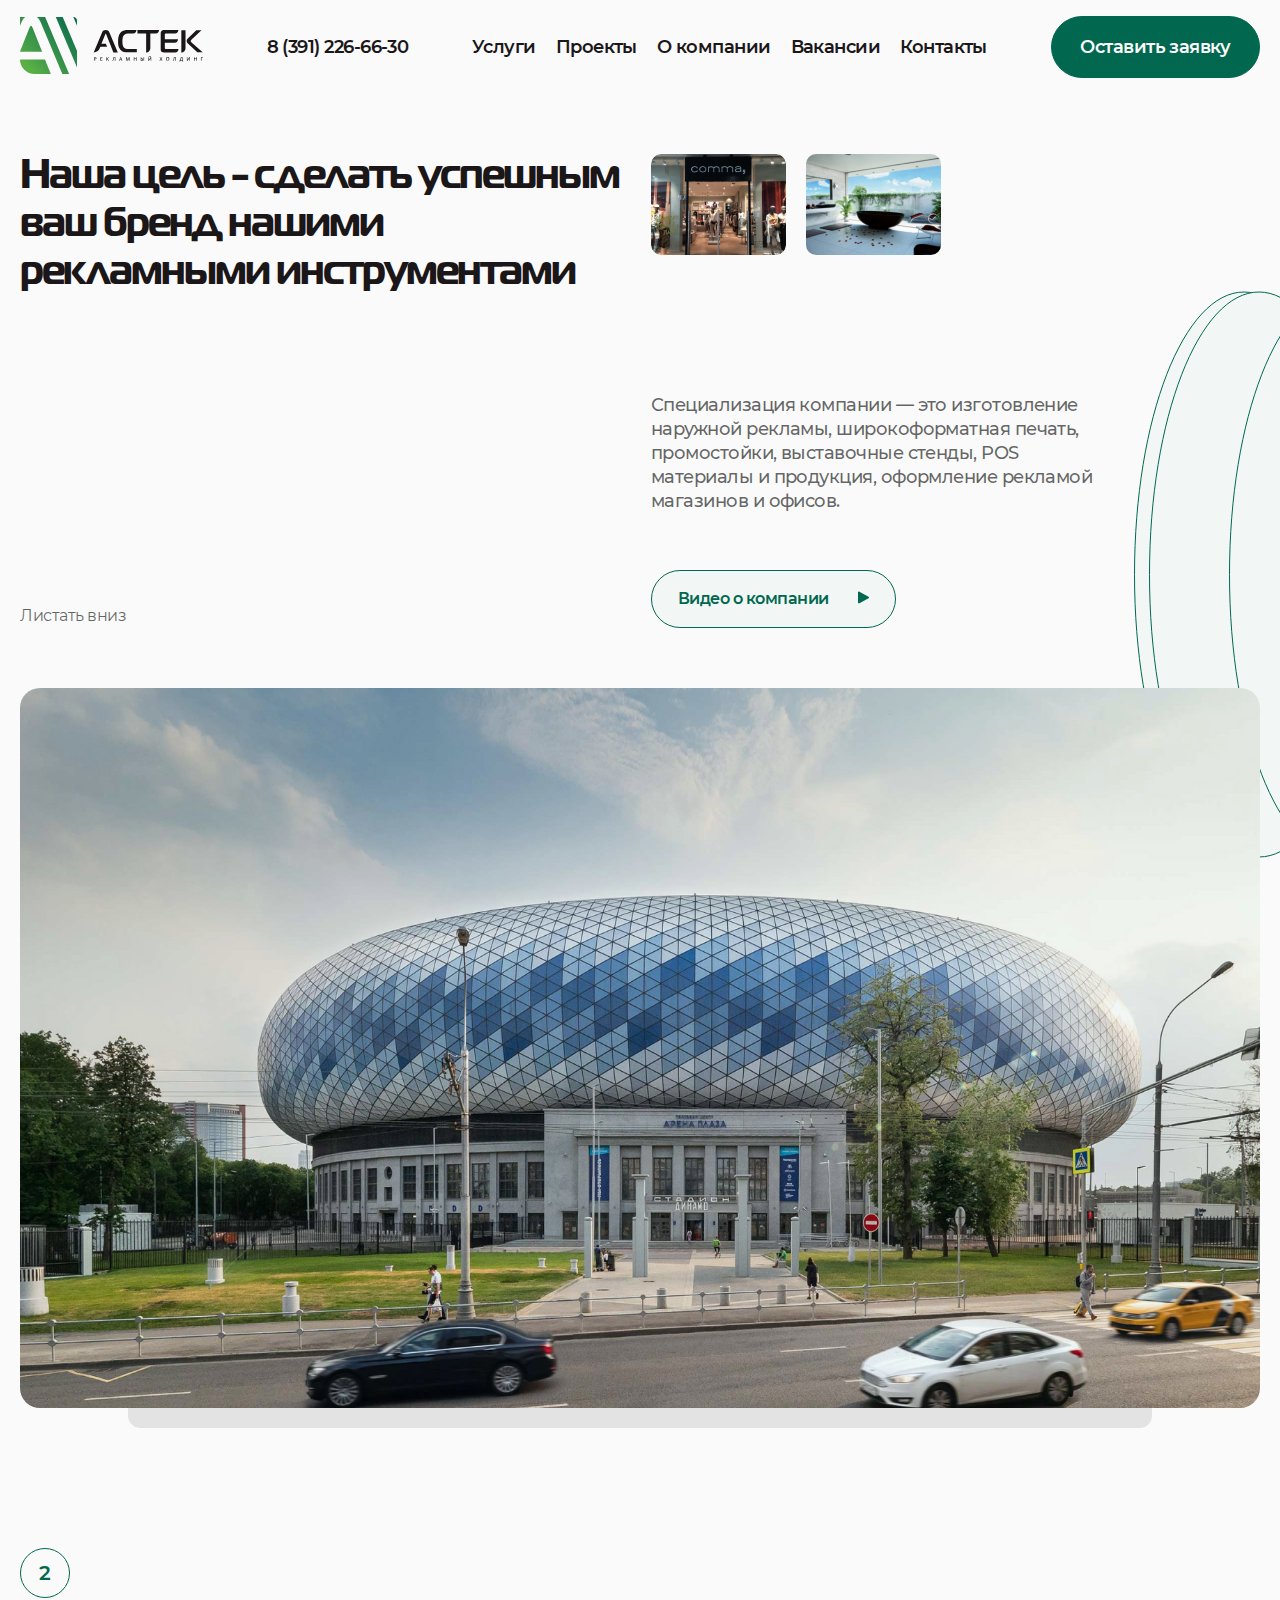
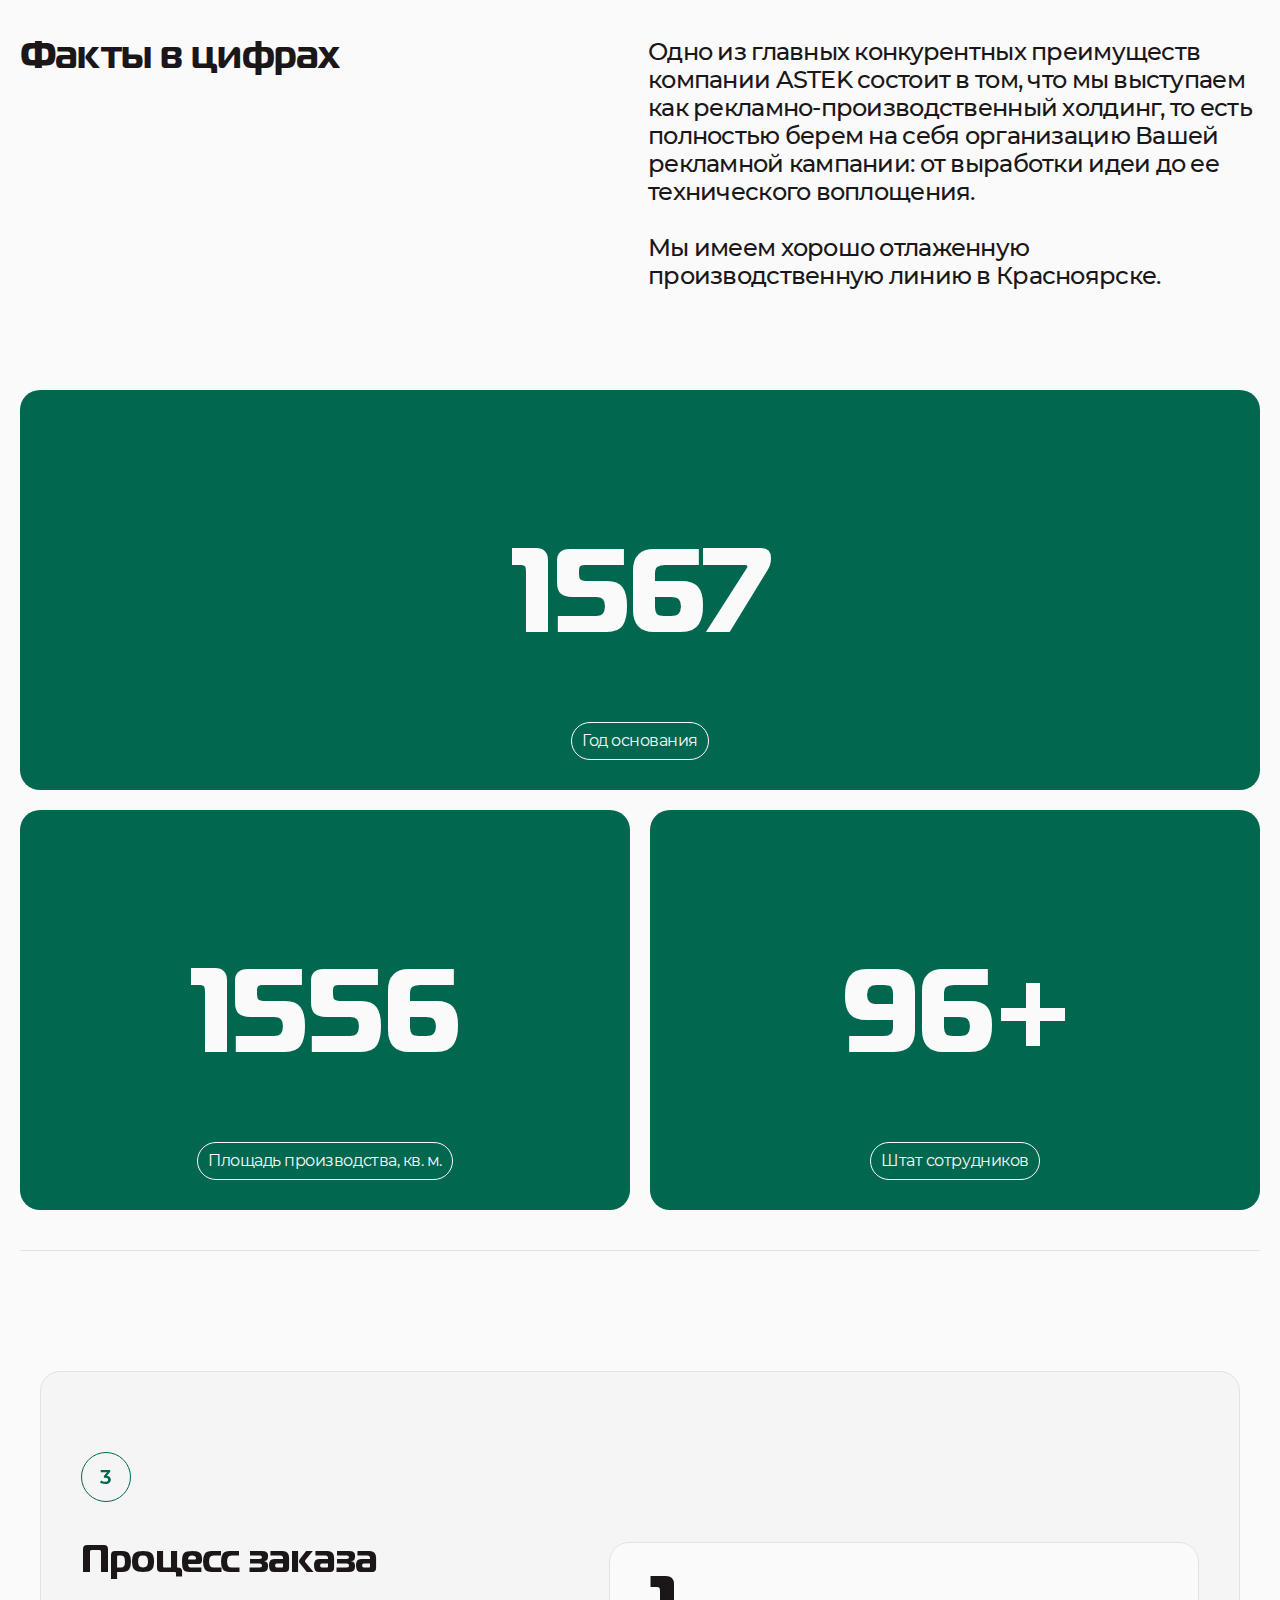
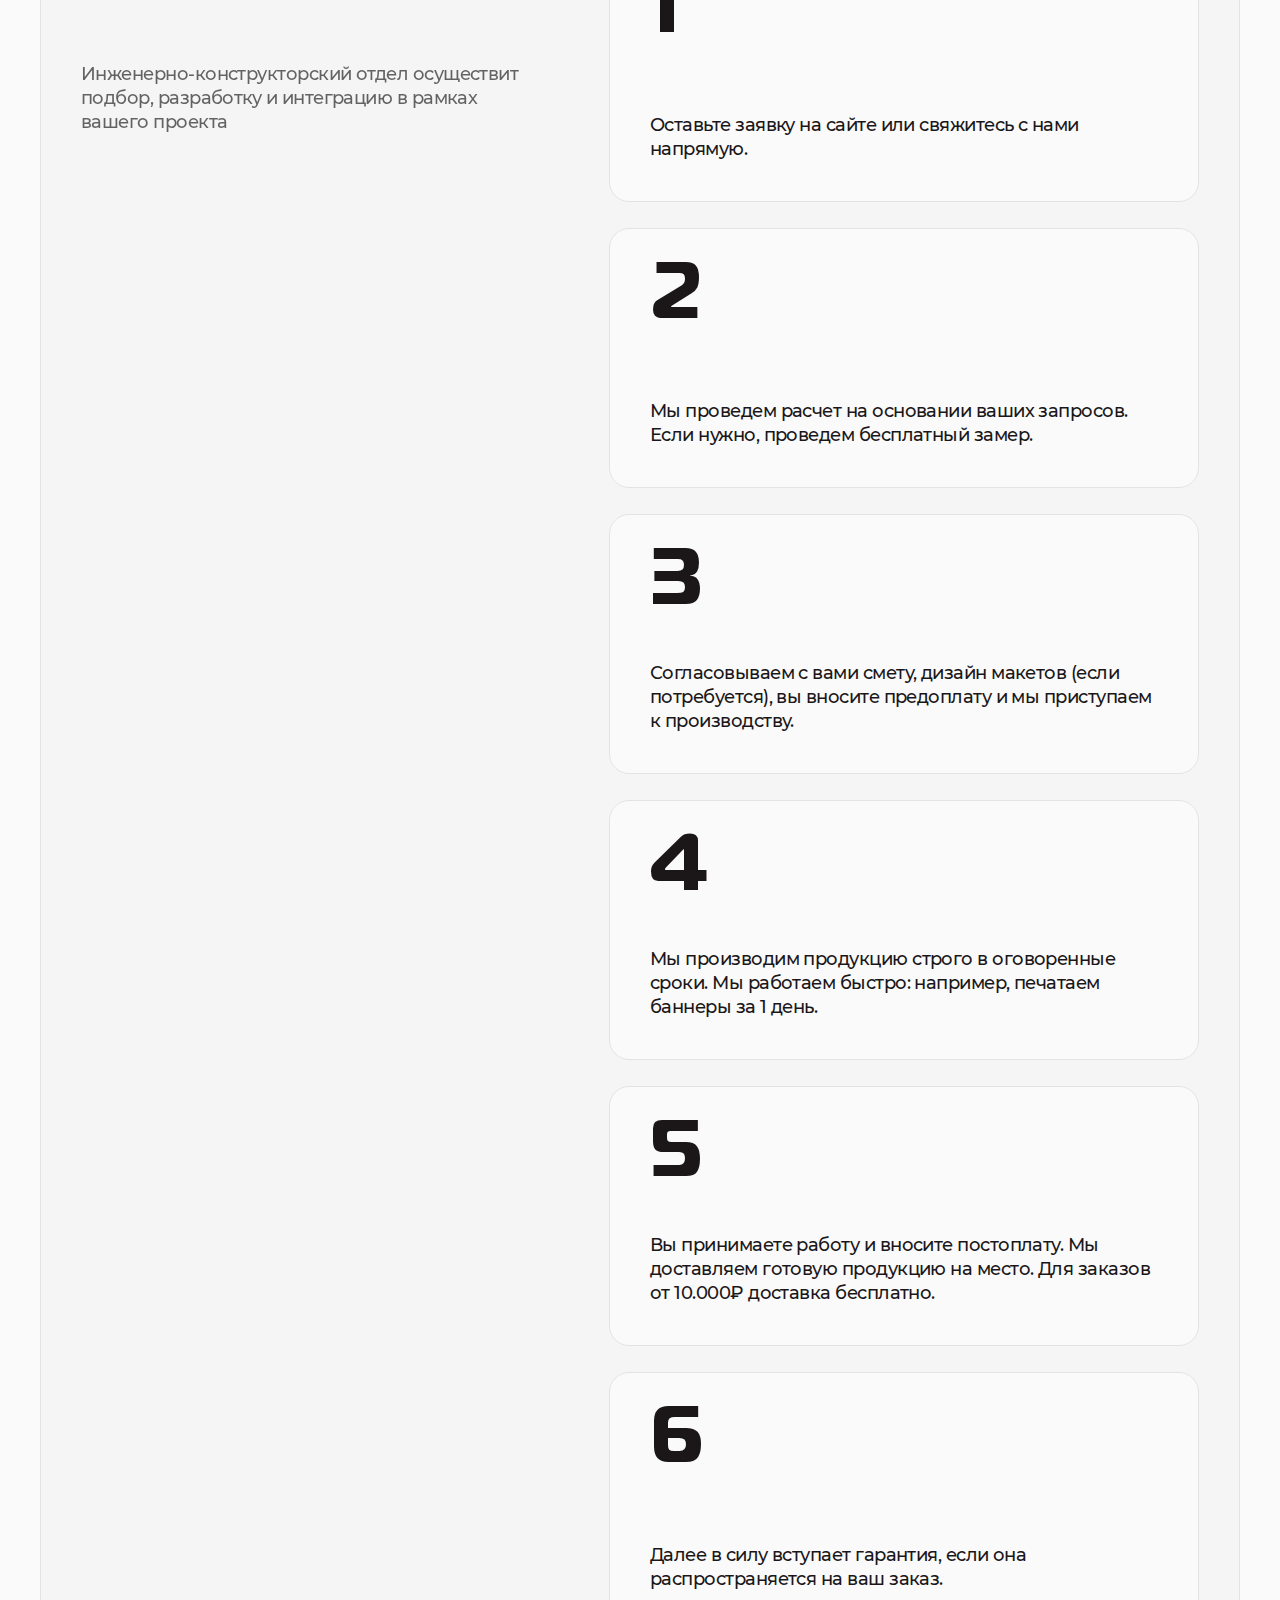
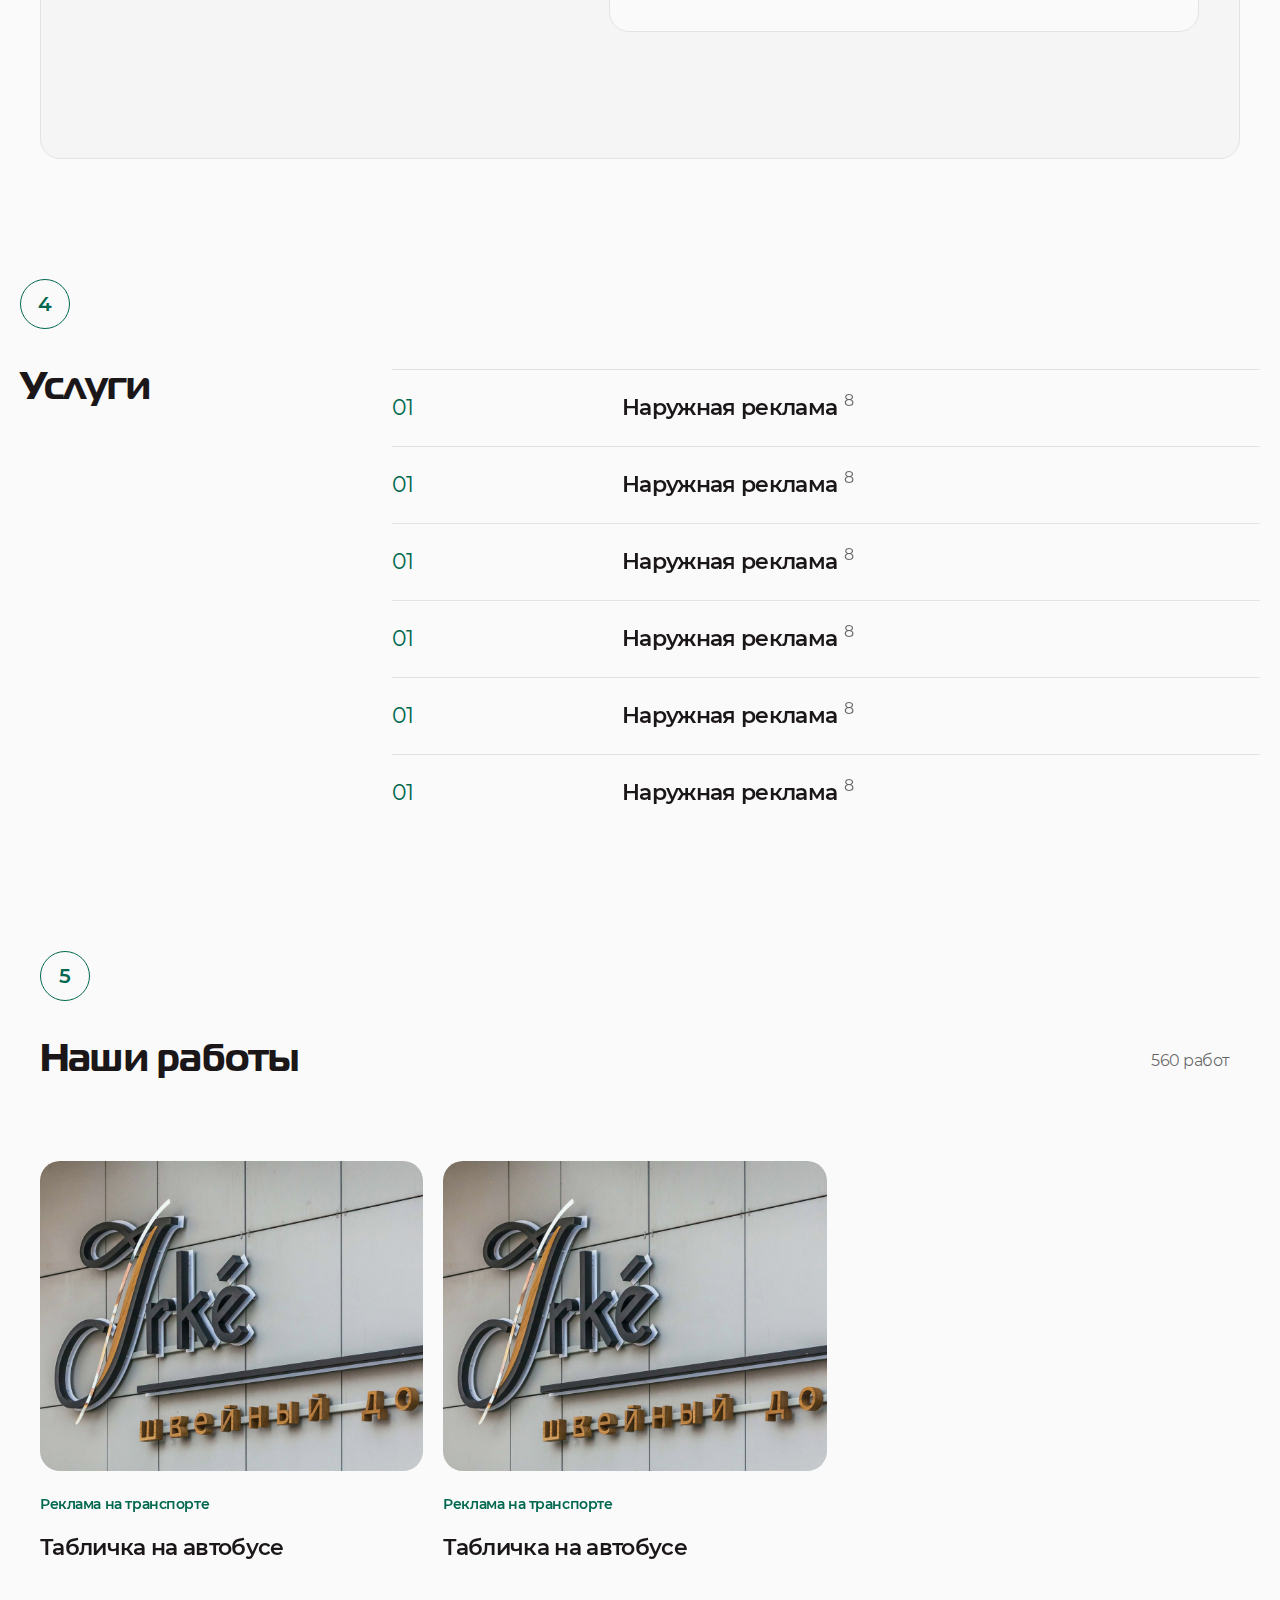
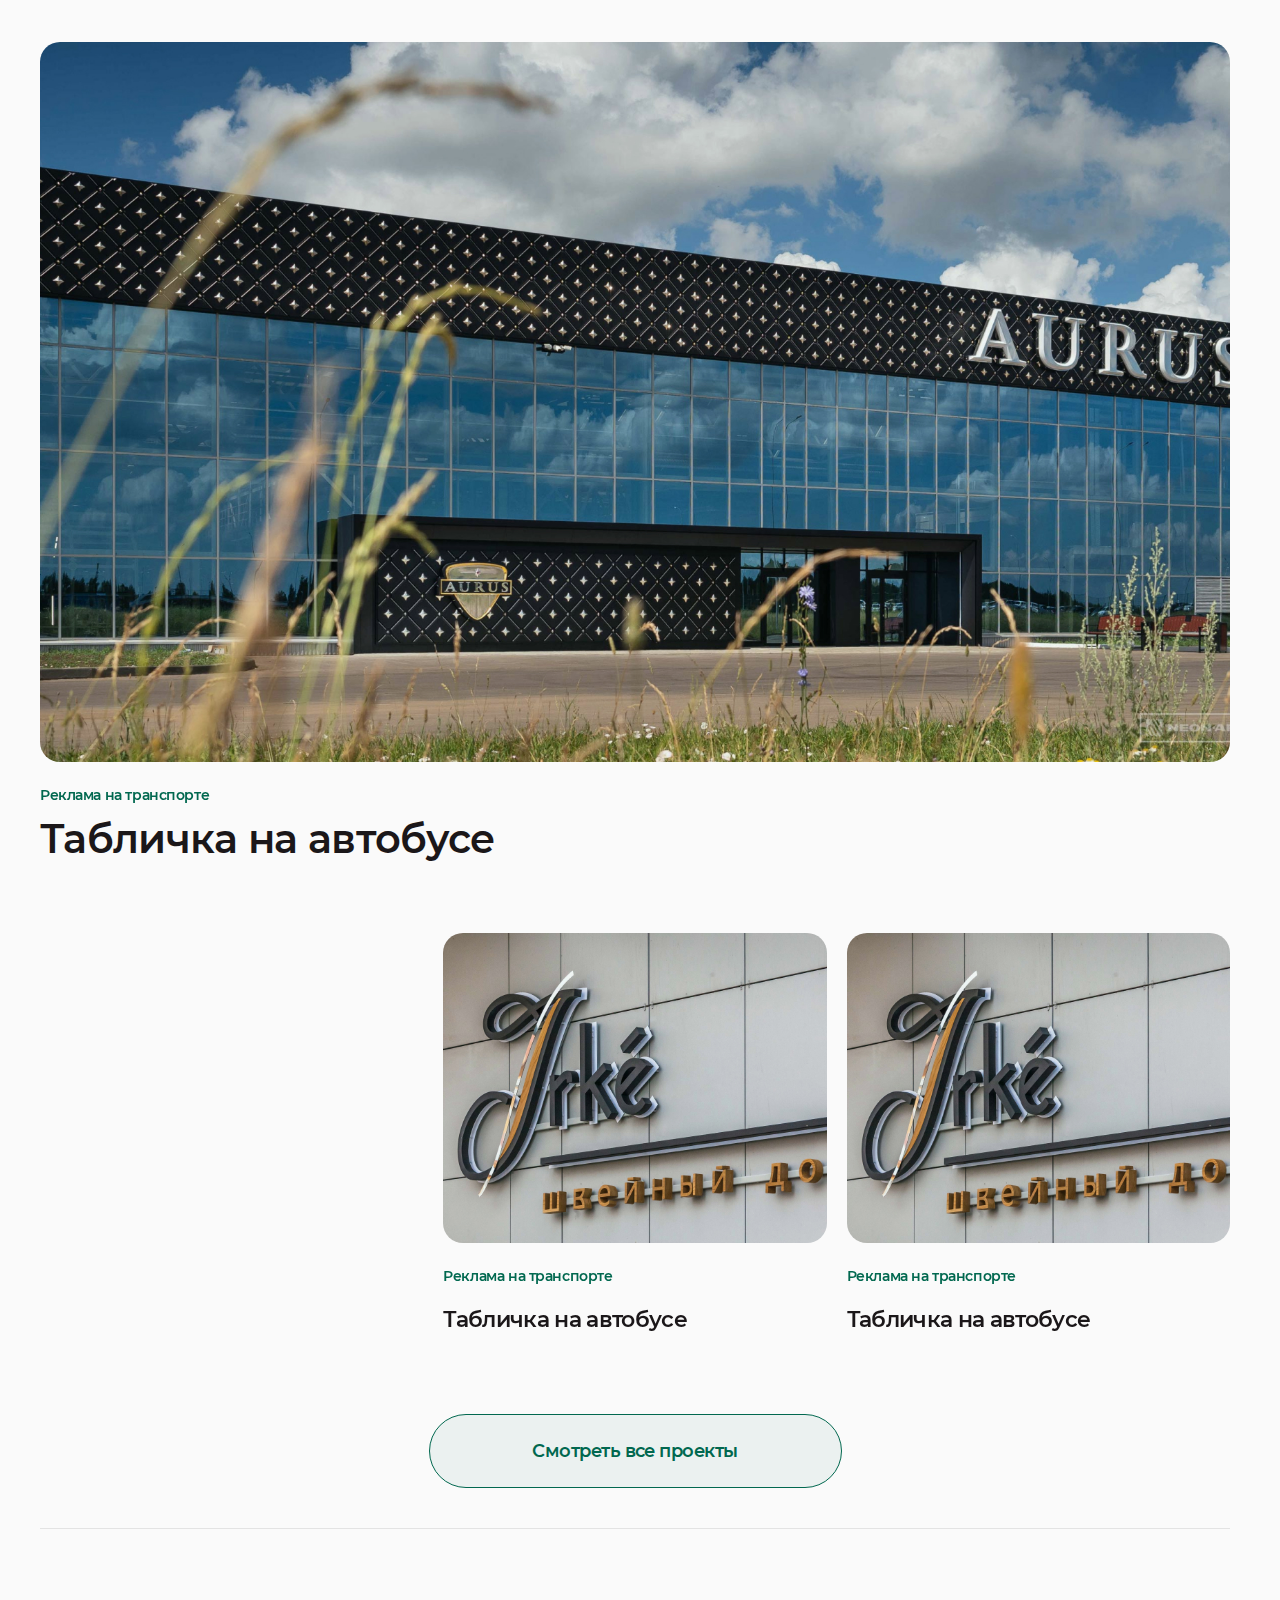
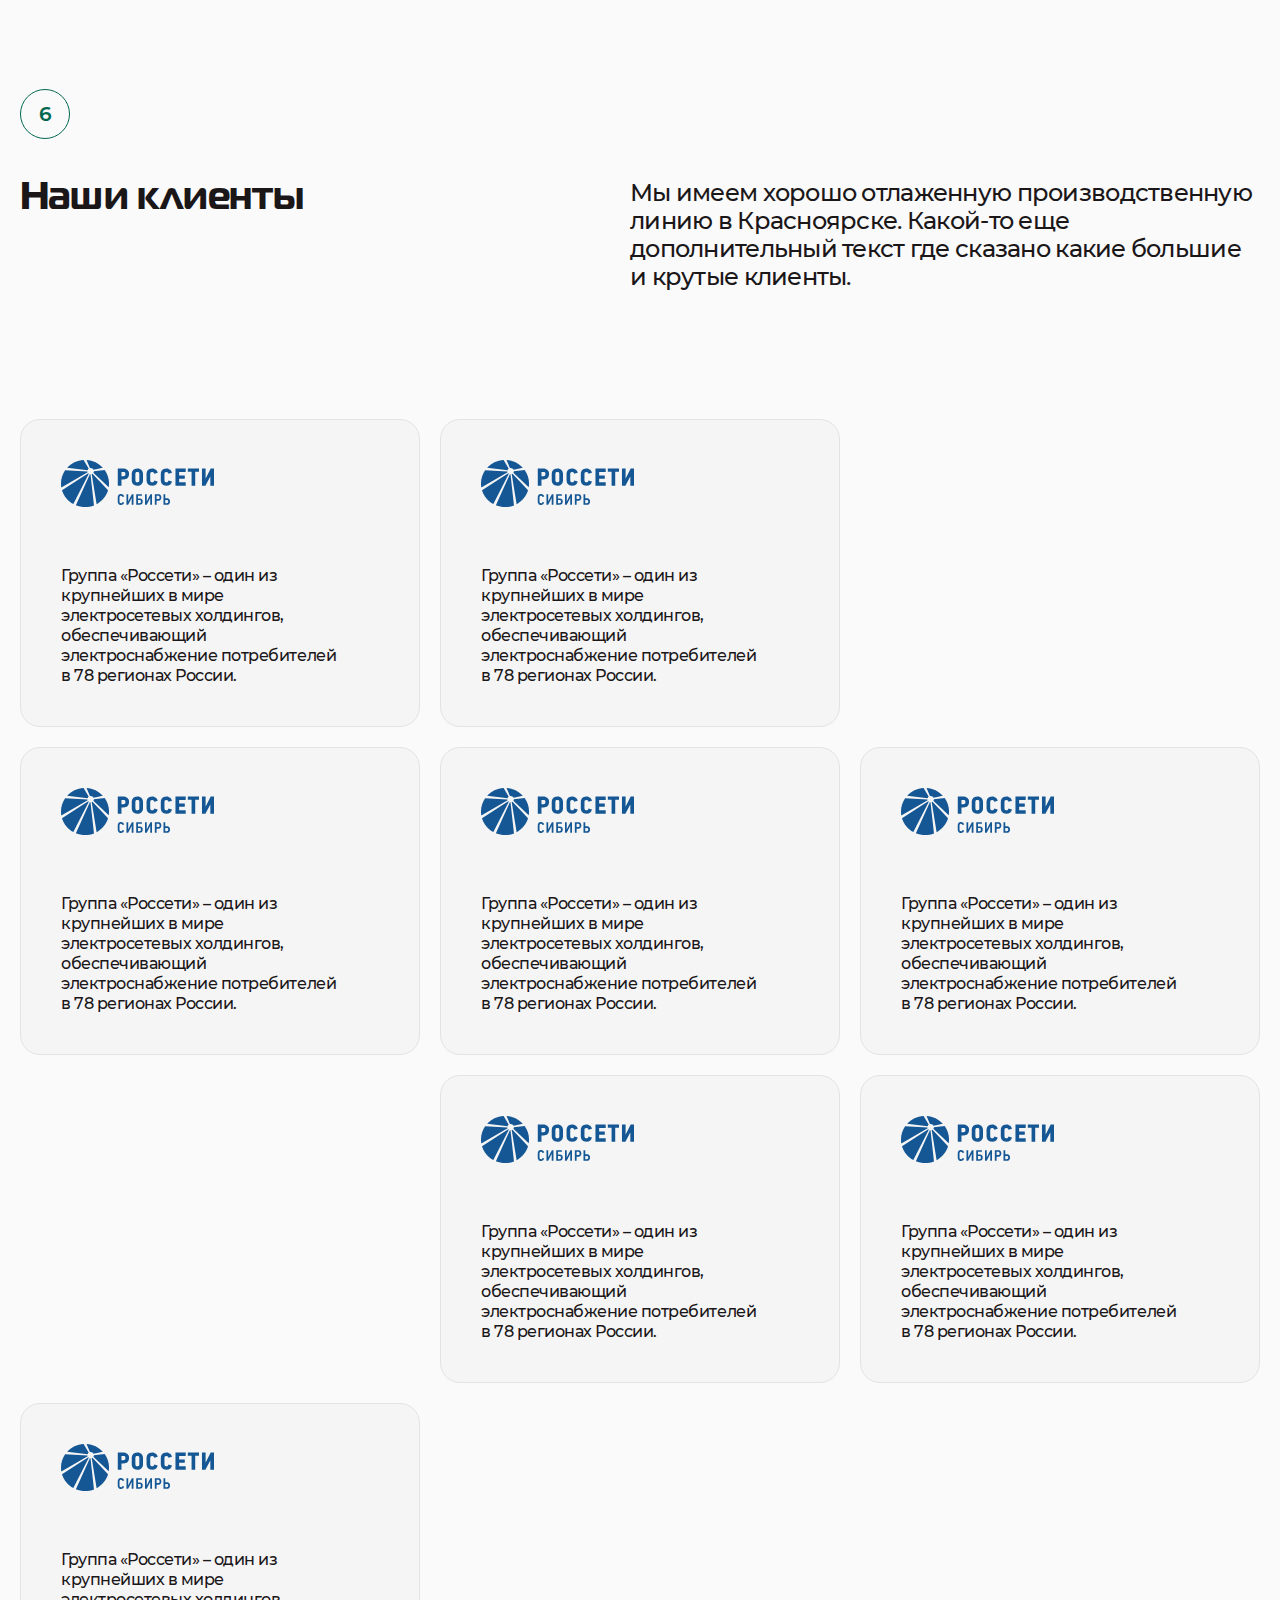
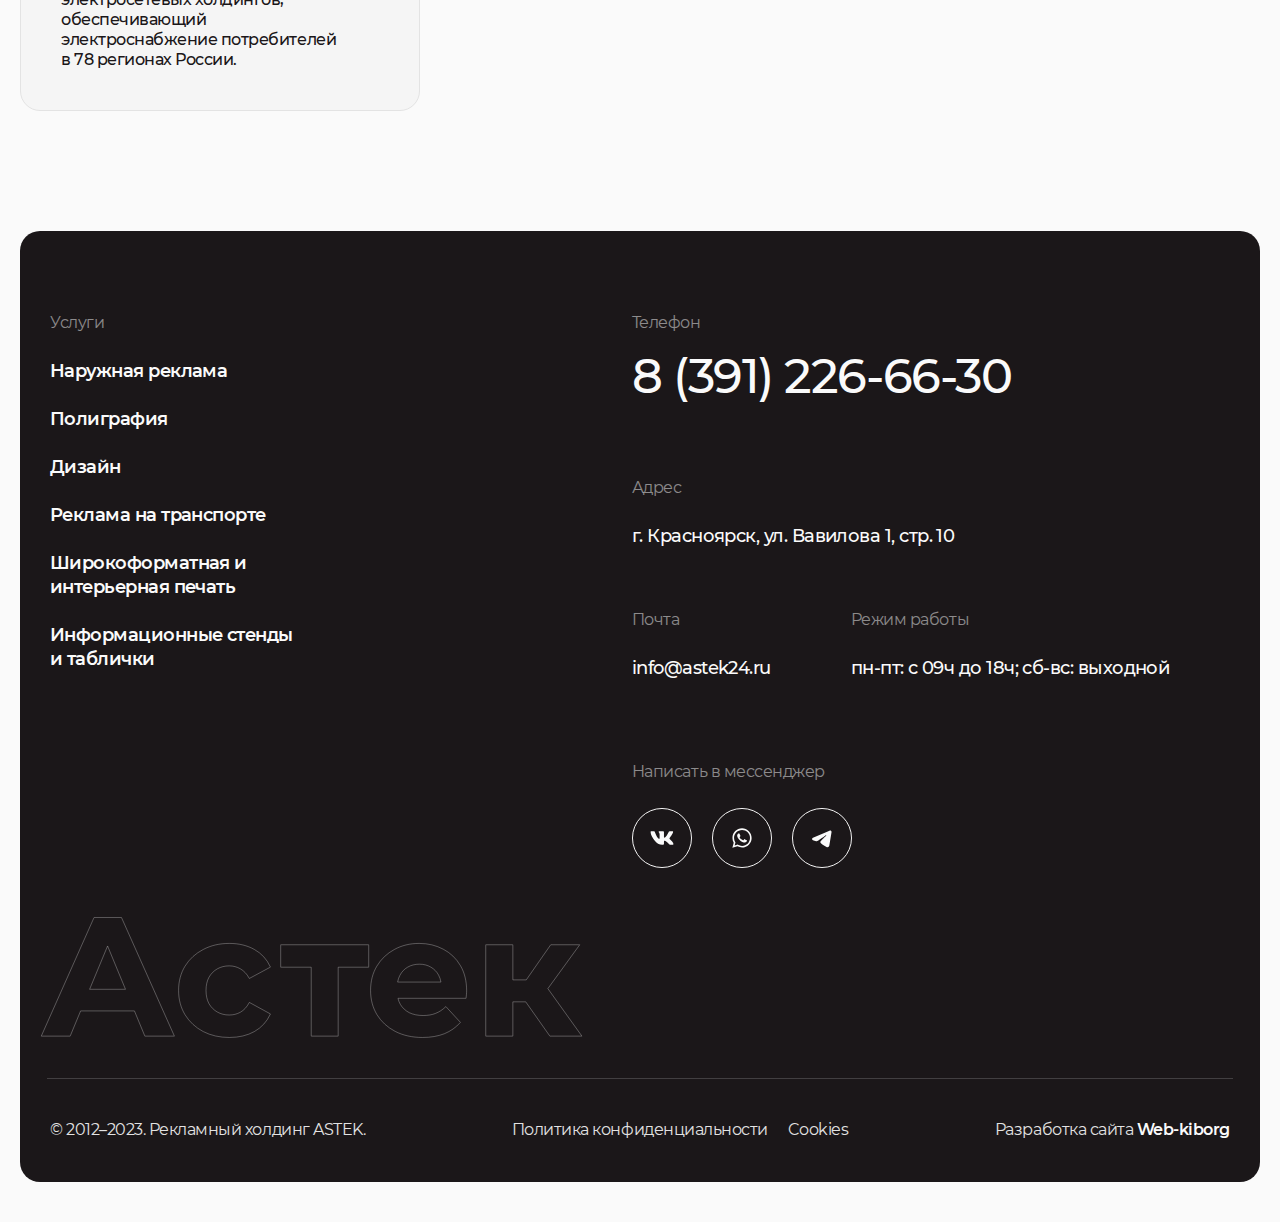
==== commit 16059050: "add validation fix css" ====
--- a/index.html
+++ b/index.html
@@ -60,6 +60,11 @@
                                     result="shape" />
                             </filter>
                         </defs>
+                    </svg>
+                </button>
+                <button class="player__zoom-btn popup__player-zoom-btn">
+                    <svg xmlns="http://www.w3.org/2000/svg" width="24" height="24" viewBox="0 0 24 24" fill="none">
+                        <path d="M8 2H3C2.73478 2 2.48043 2.10536 2.29289 2.29289C2.10536 2.48043 2 2.73478 2 3V8C2 8.26522 2.10536 8.51957 2.29289 8.70711C2.48043 8.89464 2.73478 9 3 9C3.26522 9 3.51957 8.89464 3.70711 8.70711C3.89464 8.51957 4 8.26522 4 8V4H8C8.26522 4 8.51957 3.89464 8.70711 3.70711C8.89464 3.51957 9 3.26522 9 3C9 2.73478 8.89464 2.48043 8.70711 2.29289C8.51957 2.10536 8.26522 2 8 2ZM8 20H4V16C4 15.7348 3.89464 15.4804 3.70711 15.2929C3.51957 15.1054 3.26522 15 3 15C2.73478 15 2.48043 15.1054 2.29289 15.2929C2.10536 15.4804 2 15.7348 2 16V21C2 21.2652 2.10536 21.5196 2.29289 21.7071C2.48043 21.8946 2.73478 22 3 22H8C8.26522 22 8.51957 21.8946 8.70711 21.7071C8.89464 21.5196 9 21.2652 9 21C9 20.7348 8.89464 20.4804 8.70711 20.2929C8.51957 20.1054 8.26522 20 8 20ZM21 2H16C15.7348 2 15.4804 2.10536 15.2929 2.29289C15.1054 2.48043 15 2.73478 15 3C15 3.26522 15.1054 3.51957 15.2929 3.70711C15.4804 3.89464 15.7348 4 16 4H20V8C20 8.26522 20.1054 8.51957 20.2929 8.70711C20.4804 8.89464 20.7348 9 21 9C21.2652 9 21.5196 8.89464 21.7071 8.70711C21.8946 8.51957 22 8.26522 22 8V3C22 2.73478 21.8946 2.48043 21.7071 2.29289C21.5196 2.10536 21.2652 2 21 2ZM21 15C20.7348 15 20.4804 15.1054 20.2929 15.2929C20.1054 15.4804 20 15.7348 20 16V20H16C15.7348 20 15.4804 20.1054 15.2929 20.2929C15.1054 20.4804 15 20.7348 15 21C15 21.2652 15.1054 21.5196 15.2929 21.7071C15.4804 21.8946 15.7348 22 16 22H21C21.2652 22 21.5196 21.8946 21.7071 21.7071C21.8946 21.5196 22 21.2652 22 21V16C22 15.7348 21.8946 15.4804 21.7071 15.2929C21.5196 15.1054 21.2652 15 21 15Z" fill="#FAFAFA"/>
                     </svg>
                 </button>
                 <video controls class="player__video popup__video">
@@ -783,7 +788,7 @@
                                 Реклама на транспорте
                             </a>
                             <a href="#" class="works-section__gallery-card-heading-link">
-                                <h3 class="works-section__gallery-card-heading">
+                                <h3 class="works-section__gallery-card-head">
                                     Табличка на автобусе
                                 </h3>
                             </a>
--- a/css/index.css
+++ b/css/index.css
@@ -1 +1 @@
-@import"../assets/fonts/Montserrat/stylesheet.css";@import"../assets/fonts/Magistral/stylesheet.css";html,body,div,span,applet,object,iframe,h1,h2,h3,h4,h5,h6,p,blockquote,pre,a,abbr,acronym,address,big,cite,code,del,dfn,em,img,ins,kbd,q,s,samp,small,strike,strong,sub,sup,tt,var,b,u,i,center,dl,dt,dd,ol,ul,li,fieldset,form,label,legend,table,caption,tbody,tfoot,thead,tr,th,td,article,aside,canvas,details,embed,figure,figcaption,footer,header,hgroup,menu,nav,output,ruby,section,summary,time,mark,audio,video{margin:0;padding:0;border:0;font-size:100%;font:inherit;vertical-align:baseline}article,aside,details,figcaption,figure,footer,header,hgroup,menu,nav,section{display:block}body{line-height:1}ol,ul{list-style:none}blockquote,q{quotes:none}blockquote:before,blockquote:after,q:before,q:after{content:"";content:none}table{border-collapse:collapse;border-spacing:0}a{text-decoration:none;color:inherit}*{box-sizing:border-box}html,body{width:100%;min-height:100%;position:relative;overflow-x:clip;scroll-behavior:smooth}body{font-family:"Montserrat",sans-serif;min-width:320px;background-color:#fafafa}body.no-scroll{overflow:hidden}.page{width:100%;min-height:100%}section{margin-bottom:120px;padding:0px 40px}@media(max-width: 1359px){section{padding:0px 30px}}.no-scroll{overflow:hidden}.burger{display:none;width:24px;cursor:pointer;z-index:30}.burger__btn{transition:backgroud .38s ease-in-out}.burger__btn span{display:block;width:100%;height:3px;background:#000;transition:all .3s;position:relative}.burger span+span{margin-top:7px}.burger-active{position:fixed;top:10px;right:10px;z-index:999}.burger .--active span{background:#000}.burger .--active span:nth-child(1){animation:ease .7s top forwards}.burger .--notActive span:nth-child(1){animation:ease .7s top-2 forwards}.burger .--active span:nth-child(2){animation:ease .7s scaled forwards}.burger .--notActive span:nth-child(2){animation:ease .7s scaled-2 forwards}.burger .--active span:nth-child(3){margin-top:31px;animation:ease .7s bottom forwards}.burger .--notActive span:nth-child(3){animation:ease .7s bottom-2 forwards}@keyframes top{0%{top:0;transform:rotate(0)}50%{top:22px;transform:rotate(0)}100%{top:22px;transform:rotate(45deg)}}@keyframes top-2{0%{top:22px;transform:rotate(45deg)}50%{top:22px;transform:rotate(0deg)}100%{top:0;transform:rotate(0deg)}}@keyframes bottom{0%{bottom:0;transform:rotate(0)}50%{bottom:22px;transform:rotate(0)}100%{bottom:22px;transform:rotate(135deg)}}@keyframes bottom-2{0%{bottom:22px;transform:rotate(135deg)}50%{bottom:22px;transform:rotate(0)}100%{bottom:0;transform:rotate(0)}}@keyframes scaled{50%{transform:scale(0)}100%{transform:scale(0)}}@keyframes scaled-2{0%{transform:scale(0)}50%{transform:scale(0)}100%{transform:scale(1)}}section{width:100%}.wrapper{width:100%;height:100%;max-width:1920px;margin:0 auto;display:flex;align-items:center}@media(max-width: 414px){.wrapper{padding:0px 20px;max-width:1880px}}.btn{text-align:center;display:inline-block;color:#fafafa;leading-trim:both;text-edge:cap;font-family:"Montserrat",sans-serif;font-size:18px;font-style:normal;font-weight:600;line-height:24px;border-radius:80px;background:#01684f;letter-spacing:-0.54px;padding:1em 1.6em;border:1px solid #01684f;transition:.23s;cursor:pointer}.btn:hover{background:rgba(1,104,79,.06);color:#01684f}.btn:active{transform:scale(0.96)}.btn--dif{color:var(--unnamed, #01684F);border-radius:80px;border:1px solid var(--unnamed, #01684F);background:rgba(1,104,79,.06)}.no-scroll{overflow:hidden}.mobile-menu{padding-top:130px;position:fixed;padding-right:20px;padding-bottom:60px;padding-left:20px;display:flex;flex-direction:column;background:#fafafa;width:100%;height:100%;z-index:2;width:100%;height:100%;transform:translateY(-150%);transition:transform .6s ease-in-out}@media(min-width: 1360px){.mobile-menu{padding-top:calc(0.0535714286*100vw + 57.1428571429px)}}@media(min-width: 1920px){.mobile-menu{padding-top:160px}}.mobile-menu.active{transform:translateX(0)}.mobile-menu .promo-section__animation{right:-50%;bottom:50%;translate:-25% 50%;height:-moz-fit-content;height:fit-content}.mobile-menu__nav{gap:30px;display:flex;flex-direction:column}@media(min-width: 1360px){.mobile-menu__nav{gap:calc(0.0321428571*100vw + -13.7142857143px)}}@media(min-width: 1920px){.mobile-menu__nav{gap:48px}}.mobile-menu__nav-link{font-size:21px;color:var(--unnamed, #1B1719);font-weight:600}@media(min-width: 1360px){.mobile-menu__nav-link{font-size:calc(0.0053571429*100vw + 13.7142857143px)}}@media(min-width: 1920px){.mobile-menu__nav-link{font-size:24px}}.mobile-menu__socials-group{margin-bottom:30px;margin-top:auto}@media(min-width: 1360px){.mobile-menu__socials-group{margin-bottom:calc(0.0535714286*100vw + -42.8571428571px)}}@media(min-width: 1920px){.mobile-menu__socials-group{margin-bottom:60px}}.mobile-menu__socials-group-text{color:rgba(0,0,0,.5);font-size:16px;margin-bottom:25px}.mobile-menu__btn{max-width:375px}.header{width:100%;padding:16px 40px;position:relative;z-index:4;background-color:#fafafa}.header__wrapper{padding:0}.header__logo-link{margin-right:auto}.header__tel-link{margin-right:auto}.header__nav{margin-right:184px;display:flex;align-items:center;gap:20px}.header__nav-link{position:relative;color:#1b1719;leading-trim:both;text-edge:cap;font-family:"Montserrat",sans-serif;font-size:18px;font-style:normal;font-weight:600;line-height:24px;letter-spacing:-0.54px;transition:.23s}.header__nav-link:hover{color:rgba(1,104,79,.8)}.header__nav-link.active{color:#01684f}.header__btn:hover{color:#fafafa;background:#015641}.header__mobile-menu{display:none;align-items:center}.header__mobile-tel-link svg{width:30px}@media(min-width: 1360px){.header__mobile-tel-link svg{width:calc(0.0107142857*100vw + 15.4285714286px)}}@media(min-width: 1920px){.header__mobile-tel-link svg{width:36px}}.tel-link{position:relative;color:#1b1719;leading-trim:both;text-edge:cap;font-family:"Montserrat",sans-serif;font-size:18px;font-style:normal;font-weight:600;line-height:24px;letter-spacing:-0.54px;transition:.23s}.tel-link:hover{color:rgba(1,104,79,.8)}.promo-section{position:relative;margin-top:100px;margin-bottom:80px}.promo-section__wrapper{display:grid;grid-template-columns:repeat(2, 1fr);gap:22px}.promo-section__col{width:100%;height:100%;display:flex;flex-direction:column;align-items:flex-start;justify-content:start}.promo-section__heading{margin-bottom:285px;max-width:755px}.promo-section__small-text,.vacancy-section__subtext,.projects-section__text{color:rgba(0,0,0,.6);leading-trim:both;text-edge:cap;font-family:"Montserrat",sans-serif;font-size:16px;font-style:normal;font-weight:400;line-height:24px;letter-spacing:-0.48px}.promo-section__gallery{max-width:300px;margin-bottom:189px;display:flex;align-items:center;flex-wrap:wrap;gap:20px}.promo-section__gallery-img{width:135px;height:101px;flex-shrink:0;-o-object-fit:cover;object-fit:cover;-o-object-position:center;object-position:center;border-radius:10px}.promo-section__text-content{max-width:445px;margin-bottom:57px;display:flex;flex-direction:column;align-items:flex-start;justify-content:start;gap:24px}.promo-section__text-content p{color:rgba(0,0,0,.6);leading-trim:both;text-edge:cap;font-family:"Montserrat",sans-serif;font-size:18px;font-style:normal;font-weight:500;line-height:24px;letter-spacing:-0.54px}.promo-section__btn{width:100%;max-width:245px}.promo-section__btnHidden{display:none}.promo-section__animation{position:absolute;right:-13px;bottom:-212px;height:556px;z-index:-1}.promo-section__animation--contacts{bottom:-397px}.promo-section__animation--vacancy{transform:rotate(90deg);top:-185px;right:-223px;bottom:unset}.promo-section__animation-item--second{top:0;right:-80px;position:absolute;animation:discSlide .8s linear 1}h1.heading,h1{font-size:40px;color:#1b1719;leading-trim:both;text-edge:cap;font-family:"Magistral",sans-serif;font-style:normal;font-weight:700;line-height:56px;letter-spacing:-2.56px}@media(min-width: 1360px){h1.heading,h1{font-size:calc(0.0357142857*100vw + -8.5714285714px)}}@media(min-width: 1920px){h1.heading,h1{font-size:60px}}.btn--icon{display:flex;align-items:center;justify-content:space-between;border-radius:40px;border:1px solid #01684f;background:#f2f7f6;color:#01684f;font-size:16px;font-style:normal;font-weight:600;line-height:24px;letter-spacing:-0.48px}.btn--icon:hover{background-color:#01684f;color:#fafafa}.btn--icon:hover path{fill:#fafafa}.image-section{margin-bottom:120px;padding-bottom:20px;background-image:url("../assets/img/image-section-background.png");background-repeat:no-repeat;background-size:80%;background-position:center bottom}.image-section__img{width:100%;max-width:1840px;height:1034px;-o-object-fit:cover;object-fit:cover;-o-object-position:center;object-position:center;border-radius:20px}.facts-section{width:100%}.facts-section__wrapper{flex-direction:column;align-items:flex-start;justify-content:start}.facts-section__counter,.clients-section__counter,.works-section__counter,.process-section__counter{margin-bottom:40px}.facts-section__col-group{width:100%;display:grid;grid-template-columns:repeat(2, 1fr);gap:16px}.facts-section__text-content p{color:#1b1719;leading-trim:both;text-edge:cap;font-family:"Montserrat",sans-serif;font-size:30px;font-style:normal;font-weight:500;line-height:34px;letter-spacing:-0.9px}.facts-section__group{width:100%;margin-top:100px;display:grid;grid-template-columns:49.46% 24.18% 24.18%;gap:20px;grid-template-rows:minmax(400px, 1fr);padding-bottom:40px;border-bottom:1px solid #e3e3e3}.facts-section__group-item{width:100%;height:100%;display:flex;padding:30px;flex-direction:column;align-items:center;justify-content:end;gap:97px;border-radius:20px;background:#01684f}.facts-section__group-item-label{padding:6px 10px;color:#fafafa;text-align:right;leading-trim:both;text-edge:cap;font-family:"Montserrat",sans-serif;font-size:16px;font-style:normal;font-weight:400;line-height:24px;letter-spacing:-0.48px;border-radius:30px;border:1px solid #fafafa}.facts-section__group-item-counter{transition:1s;color:#fafafa;text-align:center;leading-trim:both;text-edge:cap;font-family:"Magistral",sans-serif;font-size:120px;font-style:normal;font-weight:700;line-height:50px;letter-spacing:-2.4px}.counter{width:2.5em;height:2.5em;border-radius:40px;border:1px solid #01684f;color:#01684f;text-align:center;leading-trim:both;text-edge:cap;font-family:"Montserrat",sans-serif;font-size:20px;font-style:normal;font-weight:600;line-height:34px;letter-spacing:-0.6px;flex-shrink:0;display:flex;align-items:center;justify-content:center}h2.subheading,h2{margin-bottom:80px;color:#1b1719;leading-trim:both;text-edge:cap;font-family:"Magistral",sans-serif;font-size:48px;font-style:normal;font-weight:700;line-height:44px;letter-spacing:-0.96px}.process-section{padding:0 40px}.process-section__wrapper{width:100%;max-width:1840px;flex-direction:column;align-items:flex-start;justify-content:start;padding:80px 40px;padding-bottom:160px;border-radius:20px;border:1px solid #e3e3e3;background:#f5f5f5}.process-section__sticky-content{position:sticky;left:0;top:47px}.process-section__col:first-child{position:sticky;left:0;top:110px}.process-section__col-group{width:100%;display:flex;align-items:flex-start;justify-content:start;justify-content:space-between;gap:32px}.process-section__heading{margin-bottom:70px}.process-section__text-content p{max-width:445px;color:rgba(0,0,0,.6);leading-trim:both;text-edge:cap;font-family:"Montserrat",sans-serif;font-size:18px;font-style:normal;font-weight:500;line-height:24px;letter-spacing:-0.54px}.process-section__card-list{display:grid;margin-top:90px;width:100%;grid-template-columns:1fr}.process-section__ordered-card{max-width:910px;position:sticky;top:210px}.ordered-card{width:100%;height:233px;padding:40px;display:flex;flex-direction:column;align-items:flex-start;justify-content:space-between;border-radius:20px;border:1px solid #e3e3e3;background:#fafafa}.ordered-card__counter{color:#1b1719;leading-trim:both;text-edge:cap;font-family:"Magistral",sans-serif;font-size:100px;font-style:normal;font-weight:700;line-height:70%;letter-spacing:-2px}.ordered-card p{color:#1b1719;leading-trim:both;text-edge:cap;font-family:"Montserrat",sans-serif;font-size:18px;font-style:normal;font-weight:500;line-height:24px;letter-spacing:-0.54px}.offers-section__wrapper{flex-direction:column;align-items:flex-start;justify-content:start}.offers-section__col-group{width:100%;display:grid;grid-template-columns:32.61% 66.3%;gap:16px}.offers-section__accordeon-list{width:100%;display:flex;flex-direction:column;align-items:flex-start;justify-content:start}.accordeon{width:100%;border-top:1px solid #e3e3e3;padding:24px 0px;cursor:pointer;transition:.23s}.accordeon__header{width:100%;display:flex;align-items:center}.accordeon__counter{margin-right:24%;color:#01684f;leading-trim:both;text-edge:cap;font-family:"Montserrat",sans-serif;font-size:22px;font-style:normal;font-weight:400;line-height:28px;letter-spacing:-0.66px}.accordeon__heading-group{position:relative}.accordeon__heading{color:#1b1719;leading-trim:both;text-edge:cap;font-family:"Montserrat",sans-serif;font-size:22px;font-style:normal;font-weight:600;line-height:28px;letter-spacing:-0.66px}.accordeon__lot{position:absolute;right:-16px;top:-5px;color:rgba(0,0,0,.6);leading-trim:both;text-edge:cap;font-family:"Montserrat",sans-serif;font-size:16px;font-style:normal;font-weight:400;line-height:24px;letter-spacing:-0.48px}.accordeon__content{max-height:0px;opacity:0;visibility:hidden;transition:.23s max-height}.accordeon__list{display:flex;flex-direction:column;align-items:flex-start;justify-content:start;gap:6px}.accordeon.active .accordeon__content{display:block;visibility:visible;opacity:1}.accordeon.active .accordeon__list{margin-left:25.6%;margin-top:26px}.accordeon__list-item-img{position:absolute;width:100%;max-width:290px;height:218px;right:0;top:-97px;z-index:4;transition:.23s;opacity:0}.accordeon__list-item{width:100%;position:relative}.accordeon__list-item-link:hover+.accordeon__list-item-img{opacity:1}.link{white-space:nowrap;display:inline-block;border-radius:30px;border:1px solid #01684f;color:#01684f;leading-trim:both;text-edge:cap;padding:5px 10px;font-family:"Montserrat",sans-serif;font-size:16px;font-style:normal;font-weight:600;line-height:150%;letter-spacing:-0.48px;transition:.23s}.link:hover{background-color:#01684f;color:#fafafa}.link:active{transform:scale(0.95)}.works-section{padding-bottom:40px;padding-left:40px;padding-right:50px}.works-section__wrapper{flex-direction:column;align-items:flex-start;justify-content:start;padding:0;border-bottom:1px solid #e3e3e3}.works-section h2{margin-bottom:0}.works-section__heading-field{width:100%;margin-bottom:80px;display:flex;align-items:center;justify-content:space-between;gap:16px}.works-section__text{color:rgba(0,0,0,.6);text-align:right;leading-trim:both;text-edge:cap;font-family:"Montserrat",sans-serif;font-size:16px;font-style:normal;font-weight:400;line-height:24px;letter-spacing:-0.48px}.works-section__gallery{width:100%;display:flex;gap:80px;flex-direction:column;align-items:flex-start;justify-content:start}.works-section__gallery-row{width:100%;display:grid;grid-template-columns:repeat(3, 1fr);gap:20px}.works-section__gallery-card{width:100%}.works-section__gallery-card:hover .works-section__gallery-card-heading::after,.works-section__gallery-card:hover .detail-section__gallery-card-heading::after{max-width:100%}.works-section__gallery-card-image-wrapper,.detail-section__gallery-card-image-wrapper{width:100%;height:450px;display:inline-block;overflow:hidden;border-radius:20px;margin-bottom:20px}.works-section__gallery-card-image-wrapper--large{width:100%;height:1034px}.works-section__gallery-card-image-wrapper:hover img,.detail-section__gallery-card-image-wrapper:hover img{transform:scale(1.05)}.works-section__gallery-card-image-wrapper:hover+.works-section__gallery-card-category+.works-section__gallery-card-heading-link .works-section__gallery-card-heading,.works-section__gallery-card-image-wrapper:hover+.works-section__gallery-card-category+.works-section__gallery-card-heading-link .detail-section__gallery-card-heading,.works-section__gallery-card-image-wrapper:hover+.detail-section__gallery-card-category+.works-section__gallery-card-heading-link .works-section__gallery-card-heading,.works-section__gallery-card-image-wrapper:hover+.detail-section__gallery-card-category+.works-section__gallery-card-heading-link .detail-section__gallery-card-heading,.detail-section__gallery-card-image-wrapper:hover+.works-section__gallery-card-category+.works-section__gallery-card-heading-link .works-section__gallery-card-heading,.detail-section__gallery-card-image-wrapper:hover+.works-section__gallery-card-category+.works-section__gallery-card-heading-link .detail-section__gallery-card-heading,.detail-section__gallery-card-image-wrapper:hover+.detail-section__gallery-card-category+.works-section__gallery-card-heading-link .works-section__gallery-card-heading,.detail-section__gallery-card-image-wrapper:hover+.detail-section__gallery-card-category+.works-section__gallery-card-heading-link .detail-section__gallery-card-heading{text-decoration-color:#1b1719}.works-section__gallery-card-image{width:100%;height:100%;-o-object-fit:cover;object-fit:cover;-o-object-position:center;object-position:center;transition:.23s}.works-section__gallery-card-category,.detail-section__gallery-card-category{position:relative;display:inline-block;margin-bottom:20px;color:#01684f;leading-trim:both;text-edge:cap;font-family:"Montserrat",sans-serif;font-size:14px;font-style:normal;font-weight:600;line-height:20px;letter-spacing:-0.42px;transition:.23s;text-decoration:underline;text-decoration-color:rgba(0,0,0,0)}.works-section__gallery-card-category:hover,.detail-section__gallery-card-category:hover{text-decoration-color:#01684f}.works-section__gallery-card-heading,.detail-section__gallery-card-heading{position:relative;width:-moz-fit-content;width:fit-content;color:#1b1719;leading-trim:both;text-edge:cap;font-family:"Montserrat",sans-serif;font-size:22px;font-style:normal;font-weight:600;line-height:28px;letter-spacing:-0.66px;text-decoration:underline;text-decoration-color:rgba(0,0,0,0);transition:.23s}.works-section__gallery-card-heading:hover,.detail-section__gallery-card-heading:hover{text-decoration-color:#1b1719}.works-section__btn{margin:0 auto;margin-top:80px;margin-bottom:40px;padding:24px;width:100%;text-align:center;max-width:600px;border-radius:80px;border:1px solid #01684f;background:rgba(1,104,79,.06);color:#01684f}.works-section__btn:hover{background-color:#01684f;color:#fafafa}.clients-section{margin-top:120px}.clients-section--about h2{margin-bottom:80px}.clients-section__wrapper{flex-direction:column;align-items:flex-start;justify-content:start}.clients-section__block-list{width:100%;display:grid;grid-template-columns:repeat(4, 1fr);grid-template-rows:auto;gap:20px}.clients-section__heading-field{width:100%;margin-bottom:200px;display:flex;align-items:start;justify-content:space-between}.clients-section__text-content{max-width:910px}.clients-section__text-content p{color:#1b1719;leading-trim:both;text-edge:cap;font-family:"Montserrat",sans-serif;font-size:30px;font-style:normal;font-weight:500;line-height:34px;letter-spacing:-0.9px}.block{width:100%;max-width:445px;height:308px;display:flex;flex-direction:column;align-items:flex-start;justify-content:space-between;padding:40px;padding-right:80px;border-radius:20px;border:1px solid #e3e3e3;background:rgba(227,227,227,.2)}.block p{color:#1b1719;leading-trim:both;text-edge:cap;font-family:"Montserrat",sans-serif;font-size:16px;font-style:normal;font-weight:500;line-height:20px;letter-spacing:-0.48px}.block--empty{background:none;border:none}.footer{width:100%;padding-left:40px;padding-right:40px;margin-bottom:40px}.footer__top-wrapper{border-top-left-radius:20px;border-top-right-radius:20px;background:#1b1719;padding-top:80px;padding-bottom:207px;padding-left:40px;padding-right:40px;display:grid;align-items:flex-start;grid-template-columns:47.28% 49.46%;gap:24px;background-image:url("../assets/svg/footer-company-name.svg");background-repeat:no-repeat;background-position:left 40px bottom 40px}.footer__bottom-wrapper{border-bottom-left-radius:20px;border-bottom-right-radius:20px;position:relative;background:#1b1719;padding:40px}.footer__bottom-wrapper::after{content:"";width:95.65%;height:1px;position:absolute;left:0;right:0;top:0;margin:0 auto;background-color:rgba(227,227,227,.2)}.footer__col{display:flex;flex-direction:column;align-items:flex-start;justify-content:start}.footer__col-heading{margin-bottom:24px;color:rgba(255,255,255,.5);leading-trim:both;text-edge:cap;font-family:"Montserrat",sans-serif;font-size:16px;font-style:normal;font-weight:400;line-height:24px;letter-spacing:-0.48px}.footer__nav{display:grid;grid-template-columns:repeat(2, 290px);row-gap:24px;-moz-column-gap:20px;column-gap:20px}.footer__nav-link{color:#fafafa;leading-trim:both;text-edge:cap;font-family:"Montserrat",sans-serif;font-size:18px;font-style:normal;font-weight:600;line-height:24px;letter-spacing:-0.54px;text-decoration:underline;text-decoration-color:rgba(0,0,0,0);transition:.23s}.footer__nav-link:hover{text-decoration-color:#fafafa}.footer__tel-link{color:#fafafa;leading-trim:both;text-edge:cap;font-family:"Montserrat",sans-serif;font-size:48px;font-style:normal;font-weight:500;line-height:34px;letter-spacing:-1.44px;text-decoration:underline;text-decoration-color:rgba(0,0,0,0);transition:.23s}.footer__tel-link:hover{text-decoration-color:#fafafa}.footer__col-item p{color:#fafafa;leading-trim:both;text-edge:cap;font-family:"Montserrat",sans-serif;font-size:18px;font-style:normal;font-weight:500;line-height:24px;letter-spacing:-0.54px}.footer__col-item:first-child{margin-bottom:80px}.footer__col-group{margin-top:60px;margin-bottom:80px;display:flex;align-items:flex-start;justify-content:start;gap:80px}.footer__col-group p{color:#fafafa;leading-trim:both;text-edge:cap;font-family:"Montserrat",sans-serif;font-size:18px;font-style:normal;font-weight:500;line-height:24px;letter-spacing:-0.54px}.footer__link{color:#fafafa;leading-trim:both;text-edge:cap;font-family:"Montserrat",sans-serif;font-size:18px;font-style:normal;font-weight:500;line-height:24px;letter-spacing:-0.54px;text-decoration:underline;text-decoration-color:rgba(0,0,0,0);transition:.23s}.footer__link:hover{text-decoration-color:#fafafa}.footer__socials{display:flex;align-items:center;gap:20px}.footer__socials-link svg{width:60px;height:60px}.footer__socials-link:hover svg{fill:rgba(255,255,255,.1)}.footer__copyrights{margin-right:auto;color:#e3e3e3;leading-trim:both;text-edge:cap;font-family:"Montserrat",sans-serif;font-size:16px;font-style:normal;font-weight:400;line-height:24px;letter-spacing:-0.48px}.footer__bottom-menu{margin-right:293px;display:flex;align-items:center;gap:20px}.footer__bottom-link{color:#e3e3e3;leading-trim:both;text-edge:cap;font-family:"Montserrat",sans-serif;font-size:16px;font-style:normal;font-weight:400;line-height:24px;letter-spacing:-0.48px;transition:.23s;text-decoration:underline;text-decoration-color:rgba(0,0,0,0)}.footer__bottom-link:hover{text-decoration-color:#fafafa}.footer__madeby{color:#e3e3e3;text-align:right;leading-trim:both;text-edge:cap;font-family:"Montserrat",sans-serif;font-size:16px;font-style:normal;font-weight:400;line-height:24px;letter-spacing:-0.48px}.footer__madeby:hover b{text-decoration-color:#fafafa}.footer__madeby b{color:#fafafa;leading-trim:both;text-edge:cap;font-family:"Montserrat",sans-serif;font-size:16px;font-style:normal;font-weight:600;line-height:24px;letter-spacing:-0.48px;text-decoration:underline;text-decoration-color:rgba(0,0,0,0);transition:.23s}.overlay{position:fixed;left:0;top:0;width:100%;height:100%;background-color:#1b1719;display:flex;overflow-y:auto;padding:50px 40px 40px 40px;z-index:6;visibility:hidden;opacity:0;transition:.23s}.overlay--half{background:rgba(0,0,0,.6)}.overlay.overlay--active{opacity:1;visibility:visible}.popup{margin:auto;width:100%;height:100%;display:flex;flex-direction:column;align-items:flex-start;justify-content:start;transform:translateY(-200%);opacity:0;visibility:hidden;transition:.23s}.popup.popup--active{transform:translateY(0%);visibility:visible;opacity:1}.popup__heading,.popup h2.popup__heading{margin-bottom:62px;color:#fafafa;leading-trim:both;text-edge:cap;font-family:"Magistral",sans-serif;font-size:40px;font-style:normal;font-weight:700;line-height:38px;letter-spacing:-0.8px}.popup__close-btn{position:absolute;border:none;background:none;padding:0;right:0;top:0;cursor:pointer;transition:.23s}.popup__close-btn:hover{transform:scale(1.05)}.popup__close-btn:active{transform:scale(0.95)}.popup__player{width:100%;height:89% !important}.popup__map{width:100%;height:100%}.popup__map iframe{width:100%;border-radius:25px;height:100%}.popup__video{width:100%;height:100%;-o-object-fit:cover;object-fit:cover;-o-object-position:center;object-position:center}.popup__header{width:100%;padding-bottom:30px;display:flex;align-items:center;gap:60px;border-bottom:1px solid #1b1719}.popup__header-item{display:flex;flex-direction:column;align-items:flex-start;justify-content:start;gap:14px}.popup__header-item-heading{color:rgba(0,0,0,.5);leading-trim:both;text-edge:cap;font-family:"Montserrat",sans-serif;font-size:16px;font-style:normal;font-weight:400;line-height:24px;letter-spacing:-0.48px}.popup__header-item-text{color:#1b1719;leading-trim:both;text-edge:cap;font-family:"Montserrat",sans-serif;font-size:18px;font-style:normal;font-weight:500;line-height:24px;letter-spacing:-0.54px}.popup__body{padding-bottom:60px;border-bottom:1px solid #1b1719}.popup__body-heading{margin-top:60px;margin-bottom:40px;color:#1b1719;leading-trim:both;text-edge:cap;font-family:"Montserrat",sans-serif;font-size:22px;font-style:normal;font-weight:600;line-height:28px;letter-spacing:-0.66px}.popup ul{list-style-type:disc;list-style-position:outside;margin-left:15px}.popup ul li{margin-bottom:16px;color:#1b1719;leading-trim:both;text-edge:cap;font-family:"Montserrat",sans-serif;font-size:18px;font-style:normal;font-weight:500;line-height:24px;letter-spacing:-0.54px}.popup__form .form__btn{max-width:530px;width:100%}.popup__form .form__row{margin-bottom:60px}.popup__form .form__subtext{max-width:530px;margin-left:auto;color:#1b1719;leading-trim:both;text-edge:cap;font-family:"Montserrat",sans-serif;font-size:14px;font-style:normal;font-weight:400;line-height:18px;letter-spacing:-0.42px}.popup__footer{width:100%;margin-top:100px}.popup__footer-heading{margin-bottom:56px;color:#1b1719;leading-trim:both;text-edge:cap;font-family:"Magistral",sans-serif;font-size:36px;font-style:normal;font-weight:700;line-height:64px;letter-spacing:-0.72px}.popup--vacancy{position:relative;max-width:1200px;height:auto;padding:60px;background-color:#fafafa;border-radius:20px}.popup--vacancy .popup__close-btn{top:57px;right:60px}.popup--vacancy h2.popup__heading{margin-bottom:120px;max-width:935px;font-size:48px;color:#1b1719}.projects-section{margin-top:100px}.projects-section__wrapper{display:flex;align-items:flex-start;justify-content:space-between;align-items:flex-start;gap:24px}.projects-section__heading,.projects-section h2{margin-bottom:40px}.projects-section__nav{width:100%;margin-bottom:100px;max-width:910px;display:flex;flex-wrap:wrap;align-items:flex-start;justify-content:start;gap:14px}.projects-section__nav-link{border-radius:30px;border:1px solid #01684f;color:#01684f;leading-trim:both;text-edge:cap;font-family:"Montserrat",sans-serif;font-size:16px;font-style:normal;font-weight:600;line-height:24px;letter-spacing:-0.48px;padding:8px 14px;cursor:pointer;transition:.23s}.projects-section__nav-link.active{background-color:#01684f;color:#fafafa}.projects-section__nav-link.active:hover{filter:brightness(1.2)}.projects-section__nav-link:hover{background-color:#01684f;color:#fafafa}.projects-section__nav-link:active{transform:translateY(2px)}.projects-section__list{width:100%;display:flex;flex-direction:column;align-items:flex-start;justify-content:start;gap:124px}.projects-section__list-item{width:100%;display:flex;flex-direction:column;align-items:flex-start;justify-content:start}.projects-section__list-item-heading-field{position:relative;margin-bottom:60px}.projects-section__list-item-heading{color:#1b1719;leading-trim:both;text-edge:cap;font-family:"Montserrat",sans-serif;font-size:22px;font-style:normal;font-weight:600;line-height:28px;letter-spacing:-0.66px}.projects-section__list-item-count{position:absolute;right:-16px;top:-5px;color:rgba(0,0,0,.6);leading-trim:both;text-edge:cap;font-family:"Montserrat",sans-serif;font-size:16px;font-style:normal;font-weight:400;line-height:24px;letter-spacing:-0.48px}.projects-section__col:last-child{max-width:1375px}.projects-section__card-list{width:100%;display:grid;padding-top:60px;-moz-column-gap:20px;column-gap:20px;row-gap:79px;grid-template-columns:repeat(3, 1fr);background-image:url("../assets/svg/projects-line.svg");background-repeat:no-repeat;background-position:center top}.projects-section__card{width:100%}.projects-section__card-img-wrapper{width:100%;height:334px;margin-bottom:20px;display:inline-block;border-radius:20px;overflow:hidden}.projects-section__card-img-wrapper:hover+a+a{text-decoration-color:#1b1719}.projects-section__card-img{width:100%;height:100%;-o-object-fit:cover;object-fit:cover;-o-object-position:center;object-position:center;transition:.23s}.projects-section__card-img:hover{transform:scale(1.05)}.projects-section__card-category{display:inline-block;color:#01684f;leading-trim:both;text-edge:cap;font-family:"Montserrat",sans-serif;font-size:14px;font-style:normal;font-weight:600;line-height:20px;letter-spacing:-0.42px;margin-bottom:20px;text-decoration:underline;text-decoration-color:rgba(0,0,0,0);transition:.23s}.projects-section__card-category:hover{text-decoration-color:#01684f}.projects-section__card-heading{color:#1b1719;leading-trim:both;text-edge:cap;font-family:"Montserrat",sans-serif;font-size:22px;font-style:normal;font-weight:600;line-height:28px;letter-spacing:-0.66px;text-decoration:underline;text-decoration-color:rgba(0,0,0,0);transition:.23s}.projects-section__card-heading:hover{text-decoration-color:#1b1719}.project-section__wrapper{flex-direction:column;align-items:flex-start;justify-content:start}.project-section__heading{max-width:910px;margin-bottom:160px}.project-section__stat{display:flex;margin-bottom:40px;align-items:center;gap:60px;flex-wrap:wrap}.project-section__stat-item{display:flex;flex-direction:column;align-items:flex-start;justify-content:start;gap:14px}.project-section__stat-item-heading{color:rgba(0,0,0,.5);leading-trim:both;text-edge:cap;font-family:"Montserrat",sans-serif;font-size:16px;font-style:normal;font-weight:400;line-height:24px;letter-spacing:-0.48px}.project-section__stat-item-value{color:#1b1719;leading-trim:both;text-edge:cap;font-family:"Montserrat",sans-serif;font-size:16px;font-style:normal;font-weight:600;line-height:20px;letter-spacing:-0.48px}.project-section__stat-item-link{color:#01684f;leading-trim:both;text-edge:cap;font-family:"Montserrat",sans-serif;font-size:16px;font-style:normal;font-weight:600;line-height:20px;letter-spacing:-0.48px;transition:.23s;text-decoration:underline;text-decoration-color:rgba(0,0,0,0)}.project-section__stat-item-link:hover{text-decoration-color:#01684f}.project-section__image{height:720px;width:100%;-o-object-fit:cover;object-fit:cover;-o-object-position:center;object-position:center;border-radius:20px}@media(min-width: 1360px){.project-section__image{height:calc(0.5607142857*100vw + -42.5714285714px)}}@media(min-width: 1920px){.project-section__image{height:1034px}}.project-section__image--space{margin:80px 0px}.project-section__row{margin:120px 0px;width:100%;gap:30px;display:flex;align-items:flex-start;justify-content:space-between}.project-section__description{max-width:910px}.project-section__description p{font-size:24px;color:#1b1719;leading-trim:both;text-edge:cap;font-family:"Montserrat",sans-serif;font-style:normal;font-weight:500;line-height:34px;letter-spacing:-0.9px}@media(min-width: 1360px){.project-section__description p{font-size:calc(0.0107142857*100vw + 9.4285714286px)}}@media(min-width: 1920px){.project-section__description p{font-size:30px}}.project-section__left-col{display:flex;flex-direction:column;align-items:flex-start;justify-content:start;gap:77px}.project-section__gallery{width:100%;display:grid;grid-template-columns:repeat(3, 1fr);gap:20px}.project-section__gallery-img{height:300px;width:100%;max-width:600px;border-radius:20px;-o-object-fit:cover;object-fit:cover;-o-object-position:center;object-position:center}@media(min-width: 1360px){.project-section__gallery-img{height:calc(0.2857142857*100vw + -88.5714285714px)}}@media(min-width: 1920px){.project-section__gallery-img{height:460px}}.project-section__text-content{max-width:588px}.project-section__text-content p{color:#1b1719;leading-trim:both;text-edge:cap;font-family:"Montserrat",sans-serif;font-size:18px;font-style:normal;font-weight:500;line-height:24px;letter-spacing:-0.54px}.project-section__swiper{height:720px;width:100%;margin:80px 0;border-radius:20px;overflow:hidden}@media(min-width: 1360px){.project-section__swiper{height:calc(0.5607142857*100vw + -42.5714285714px)}}@media(min-width: 1920px){.project-section__swiper{height:1034px}}.project-section__swiper-slide-image{width:100%;height:100%;-o-object-fit:cover;object-fit:cover;border-radius:25px}.project-section__swiper-navigation{position:absolute;right:40px;bottom:40px;display:flex;align-items:center;gap:20px;z-index:2}.project-section__swiper-navigation-btn{background:none;border:none;padding:0;cursor:pointer;transition:.23s}.project-section__swiper-navigation-btn:hover{transform:scale(1.05)}.project-section__swiper-navigation-btn:active{transform:scale(0.95)}.project-section__right-col{margin-bottom:20px;display:flex;flex-direction:column;align-items:end;justify-content:start;gap:77px;margin-left:auto}.breadcrumbs{margin-top:40px;margin-bottom:47px;display:flex;flex-wrap:wrap;align-items:center}.breadcrumbs__link{color:rgba(27,23,25,.6);leading-trim:both;text-edge:cap;font-family:"Montserrat",sans-serif;font-size:18px;font-style:normal;font-weight:600;line-height:24px;letter-spacing:-0.54px;padding-left:24px;position:relative;transition:.23s}.breadcrumbs__link:hover{color:#1b1719}.breadcrumbs__link::after{content:"/";position:absolute;left:9px;top:1px;color:rgba(27,23,25,.6)}.breadcrumbs__link:first-child{padding:0}.breadcrumbs__link:first-child::after{display:none}.form-section{padding:0px 40px;margin-bottom:40px}.form-section__wrapper{padding:80px 40px;border-radius:20px;border:#e3e3e3;background:#f5f5f5;gap:24px;border:1px solid var(--unnamed, #E3E3E3);align-items:flex-start;justify-content:space-between}.form-section__col{display:flex;flex-direction:column;align-items:flex-start;justify-content:start;gap:60px;max-width:435px}.form-section__heading,.form-section h2{margin-bottom:0}.form-section__text{color:#1b1719;leading-trim:both;text-edge:cap;font-family:"Montserrat",sans-serif;font-size:18px;font-style:normal;font-weight:500;line-height:24px;letter-spacing:-0.54px}.form-section__form{width:100%;max-width:890px}.form{width:100%}.form__row{width:100%;margin-bottom:40px;display:grid;grid-template-columns:repeat(2, 1fr);gap:20px}.form__input{width:100%;padding-bottom:14px;border:none;background:none;color:#1b1719;leading-trim:both;text-edge:cap;font-family:"Montserrat",sans-serif;font-size:18px;font-style:normal;font-weight:500;line-height:24px;letter-spacing:-0.54px;border-bottom:1px solid #1b1719}.form__input::-moz-placeholder{color:#1b1719}.form__input::placeholder{color:#1b1719}.form__input:focus{outline:none;border-bottom:1px solid #000}.form__subtext{margin-top:20px;margin-bottom:40px;color:rgba(0,0,0,.6);leading-trim:both;text-edge:cap;font-family:"Montserrat",sans-serif;font-size:14px;font-style:normal;font-weight:400;line-height:24px;letter-spacing:-0.42px}.form__textarea{width:100%;height:113px;margin-bottom:40px;resize:none;background:none;border:none;color:#1b1719;leading-trim:both;text-edge:cap;font-family:"Montserrat",sans-serif;font-size:18px;font-style:normal;font-weight:500;line-height:24px;letter-spacing:-0.54px;border-bottom:1px solid #1b1719}.form__textarea::-moz-placeholder{color:#1b1719}.form__textarea::placeholder{color:#1b1719}.form__textarea:focus{outline:none;border-bottom:1px solid #000}.form__footer{width:100%;display:flex;align-items:center;justify-content:space-between;gap:24px}.form__footer-col{display:flex;flex-direction:column;align-items:flex-start;justify-content:start;gap:20px}.form__footer-col p{color:rgba(0,0,0,.5);leading-trim:both;text-edge:cap;font-family:"Montserrat",sans-serif;font-size:16px;font-style:normal;font-weight:400;line-height:24px;letter-spacing:-0.48px}.form__file-label{color:#01684f;leading-trim:both;text-edge:cap;font-family:"Montserrat",sans-serif;font-size:18px;font-style:normal;font-weight:600;line-height:24px;letter-spacing:-0.54px;text-decoration-line:underline;cursor:pointer}.form__file-input{display:none}.form__btn{width:100%;max-width:435px;color:#fafafa;leading-trim:both;text-edge:cap;font-family:"Montserrat",sans-serif;font-size:18px;font-style:normal;font-weight:600;line-height:24px;letter-spacing:-0.54px}.offers-section{margin-top:100px}.offers-section__heading{margin-bottom:40px}.offers-section__text{margin-bottom:160px;color:rgba(27,23,25,.6);leading-trim:both;text-edge:cap;font-family:"Montserrat",sans-serif;font-size:16px;font-style:normal;font-weight:400;line-height:24px;letter-spacing:-0.48px}.offers-section__list{width:100%;display:grid;grid-template-columns:repeat(3, 1fr);-moz-column-gap:20px;column-gap:20px;row-gap:80px}.offers-section__list-item{width:100%}.offers-section__list-item:hover .offers-section__list-item-heading{text-decoration-color:#1b1719}.offers-section__list-item-img-wrapper{height:310px;width:100%;margin-bottom:20px;overflow:hidden;border-radius:20px}@media(min-width: 1360px){.offers-section__list-item-img-wrapper{height:calc(0.25*100vw + -30px)}}@media(min-width: 1920px){.offers-section__list-item-img-wrapper{height:450px}}.offers-section__list-item-img{width:100%;height:100%;-o-object-fit:cover;object-fit:cover;-o-object-position:center;object-position:center;transition:.23s}.offers-section__list-item-img:hover{transform:scale(1.05)}.offers-section__list-item-heading{color:#1b1719;leading-trim:both;text-edge:cap;font-family:"Montserrat",sans-serif;font-size:22px;font-style:normal;font-weight:600;line-height:28px;letter-spacing:-0.66px;text-decoration:underline;transition:.23s;text-decoration-color:rgba(0,0,0,0)}.offer-section__wrapper{flex-direction:column;align-items:flex-start;justify-content:start}.offer-section__heading{margin-bottom:40px}.offer-section__subtext{margin-bottom:140px;color:rgba(27,23,25,.6);leading-trim:both;text-edge:cap;font-family:"Montserrat",sans-serif;font-size:16px;font-style:normal;font-weight:400;line-height:24px;letter-spacing:-0.48px}.offer-section__content{width:100%;max-width:1375px;margin-left:auto}.offer-section__text{margin:0 auto;margin-bottom:100px;max-width:435px;color:rgba(27,23,25,.6);leading-trim:both;text-edge:cap;font-family:"Montserrat",sans-serif;font-size:18px;font-style:normal;font-weight:500;line-height:24px;letter-spacing:-0.54px}.offer-section__gallery{padding-top:60px;background-image:url("../assets/svg/projects-line.svg");background-repeat:no-repeat;background-position:center top;display:flex;align-items:flex-start;justify-content:start;gap:20px}.offer-section__gallery-link{max-width:445px;display:flex;flex-direction:column;align-items:flex-start;justify-content:start;gap:20px;color:#1b1719;leading-trim:both;text-edge:cap;font-family:"Montserrat",sans-serif;font-size:22px;font-style:normal;font-weight:600;line-height:28px;letter-spacing:-0.66px;text-decoration:underline;transition:.23s;text-decoration-color:rgba(0,0,0,0)}.offer-section__gallery-link:hover{text-decoration-color:#1b1719}.offer-section__gallery-link:hover img{transform:scale(1.05)}.offer-section__gallery-link-img-wrapper{width:100%;height:334px;border-radius:20px;overflow:hidden}.offer-section__gallery-link-img{width:100%;height:100%;-o-object-fit:cover;object-fit:cover;-o-object-position:center;object-position:center;transition:.23s}.detail-section{margin-bottom:0}.detail-section__wrapper{flex-direction:column;align-items:flex-start;justify-content:start}.detail-section__heading{margin-bottom:40px}.detail-section__bttn{display:none;margin:0 auto;width:100%;margin-top:60px}.detail-section__subtext{margin-bottom:100px;color:rgba(27,23,25,.6);leading-trim:both;text-edge:cap;font-family:"Montserrat",sans-serif;font-size:16px;font-style:normal;font-weight:400;line-height:24px;letter-spacing:-0.48px}.detail-section__text-content{max-width:910px;margin-bottom:100px;margin-left:auto}.detail-section__text-content p{color:#1b1719;leading-trim:both;text-edge:cap;font-family:"Montserrat",sans-serif;font-size:30px;font-style:normal;font-weight:500;line-height:34px;letter-spacing:-0.9px}.detail-section__img{height:720px;width:100%;margin-bottom:125px;border-radius:20px}@media(min-width: 1360px){.detail-section__img{height:calc(0.5607142857*100vw + -42.5714285714px)}}@media(min-width: 1920px){.detail-section__img{height:1034px}}.detail-section__heading-field{margin-bottom:80px;position:relative;width:-moz-fit-content;width:fit-content}.detail-section__subheading{width:-moz-fit-content;width:fit-content}.detail-section__count{position:absolute;right:-16px;top:-5px;color:rgba(0,0,0,.6);leading-trim:both;text-edge:cap;font-family:"Montserrat",sans-serif;font-size:16px;font-style:normal;font-weight:400;line-height:24px;letter-spacing:-0.48px}.detail-section__gallery{width:100%;overflow:visible}.detail-section__gallery-card{width:100%;max-width:540px;flex-shrink:0;display:flex;flex-direction:column;align-items:flex-start;justify-content:start}.detail-section__gallery-card:hover img{transform:scale(1.05)}.detail-section__gallery-card-image-wrapper{width:100%;height:450px}.detail-section__gallery-card-image-wrapper:hover+a+.detail-section__gallery-card-heading{text-decoration-color:#1b1719}.detail-section__gallery-card-image{height:310px;width:100%;-o-object-fit:cover;object-fit:cover;-o-object-position:center;object-position:center;transition:.23s}@media(min-width: 1360px){.detail-section__gallery-card-image{height:calc(0.25*100vw + -30px)}}@media(min-width: 1920px){.detail-section__gallery-card-image{height:450px}}.detail-section__gallery-card-heading{text-decoration:underline;text-decoration-color:rgba(0,0,0,0);transition:.23s}.detail-section__card-list{width:100%;margin-top:80px;display:grid;grid-template-columns:repeat(4, 1fr);grid-template-rows:440px;gap:20px}.detail-section__card{width:100%;height:100%;padding:40px;display:flex;flex-direction:column;align-items:flex-start;justify-content:space-between;border-radius:20px;border:1px solid #1b1719}.detail-section__card-num{color:#1b1719;leading-trim:both;text-edge:cap;font-family:"Magistral",sans-serif;font-size:100px;font-style:normal;font-weight:700;letter-spacing:-2px}.detail-section__card-text{color:#1b1719;leading-trim:both;text-edge:cap;font-family:"Montserrat",sans-serif;font-size:22px;font-style:normal;font-weight:600;line-height:28px;letter-spacing:-0.66px}.contacts-section{margin-top:100px;position:relative}.contacts-section__wrapper{display:grid;align-items:flex-start;gap:30px;grid-template-columns:50.54% 49.46%}.contacts-section__heading{margin-bottom:140px}.contacts-section__col{display:flex;flex-direction:column;align-items:flex-start;justify-content:start}.contacts-section__item{display:flex;flex-direction:column;align-items:flex-start;justify-content:start;gap:24px}.contacts-section__item-heading{color:rgba(0,0,0,.5);leading-trim:both;text-edge:cap;font-family:"Montserrat",sans-serif;font-size:16px;font-style:normal;font-weight:400;line-height:24px;letter-spacing:-0.48px}.contacts-section__item-tel-link{color:#1b1719;leading-trim:both;text-edge:cap;font-family:"Montserrat",sans-serif;font-size:50px;font-style:normal;font-weight:500;line-height:50px;letter-spacing:-1.5px}.contacts-section__item-link{color:#1b1719;leading-trim:both;text-edge:cap;font-family:"Montserrat",sans-serif;font-size:18px;font-style:normal;font-weight:500;line-height:24px;letter-spacing:-0.54px;text-decoration:underline;text-decoration-color:rgba(0,0,0,0);transition:.23s}.contacts-section__item-link:hover{text-decoration-color:#1b1719}.contacts-section__item-text{color:#1b1719;leading-trim:both;text-edge:cap;font-family:"Montserrat",sans-serif;font-size:18px;font-style:normal;font-weight:500;line-height:24px;letter-spacing:-0.54px}.contacts-section__link{color:#01684f;leading-trim:both;text-edge:cap;font-family:"Montserrat",sans-serif;font-size:18px;font-style:normal;font-weight:600;line-height:24px;letter-spacing:-0.54px;margin-top:40px;margin-bottom:84px;text-decoration:underline;text-decoration-color:rgba(0,0,0,0);transition:.23s}.contacts-section__link:hover{text-decoration-color:#01684f}.contacts-section__group{margin-bottom:80px;display:flex;align-items:center;gap:60px}.contacts-section__socials{display:flex;align-items:center;gap:20px}.contacts-section__socials-link svg{width:60px;height:60px}.contacts-section__socials-link:hover svg{fill:rgba(1,104,79,.12)}.about-section{margin-top:100px}.about-section__wrapper{flex-direction:column;align-items:flex-start;justify-content:start}.about-section__heading{margin-bottom:160px}.about-section__text-content{max-width:910px;margin-bottom:120px;margin-left:auto}.about-section__text-content p{color:#1b1719;leading-trim:both;text-edge:cap;font-family:"Montserrat",sans-serif;font-size:30px;font-style:normal;font-weight:500;line-height:34px;letter-spacing:-0.9px}.player{position:relative;width:100%;height:1034px;cursor:pointer}.player.playing .player__play-btn{display:none}.player.paused .player__pause-btn{display:initial}.player__play-btn{position:absolute;width:-moz-fit-content;width:fit-content;height:-moz-fit-content;height:fit-content;left:0;top:0;right:0;bottom:0;margin:auto;background:none;padding:0;border:none;cursor:pointer;transition:.23s}.player__play-btn:active{transform:scale(0.95)}.player__pause-btn{position:absolute;left:0;top:0;right:0;bottom:0;margin:auto;background:none;padding:0;border:none;display:none}.player__video{width:100%;height:100%;-o-object-fit:cover;object-fit:cover;-o-object-position:center;object-position:center;border-radius:20px}.prod-section__wrapper{flex-direction:column;align-items:flex-start;justify-content:start}.prod-section__heading{margin-bottom:80px}.prod-section__card-list{width:100%;display:grid;grid-template-columns:repeat(3, 1fr);-moz-column-gap:20px;column-gap:20px;row-gap:80px}.prod-section__card{width:100%}.prod-section__card-img{height:310px;width:100%;margin-bottom:20px;border-radius:20px;-o-object-fit:cover;object-fit:cover;-o-object-position:center;object-position:center}@media(min-width: 1360px){.prod-section__card-img{height:calc(0.25*100vw + -30px)}}@media(min-width: 1920px){.prod-section__card-img{height:450px}}.prod-section__card-heading{margin-bottom:20px;color:#1b1719;leading-trim:both;text-edge:cap;font-family:"Montserrat",sans-serif;font-size:22px;font-style:normal;font-weight:600;line-height:28px;letter-spacing:-0.66px;text-decoration:underline;text-decoration-color:rgba(0,0,0,0);transition:.23s}.prod-section__card-heading:hover{text-decoration-color:#1b1719}.prod-section__card-text{color:rgba(27,23,25,.6);leading-trim:both;text-edge:cap;font-family:"Montserrat",sans-serif;font-size:18px;font-style:normal;font-weight:500;line-height:24px;letter-spacing:-0.54px}.win-section{margin-top:120px}.win-section__wrapper{flex-direction:column;align-items:flex-start;justify-content:start}.win-section__heading{margin-bottom:80px}.win-section__btn{width:100%;max-width:290px;text-align:center;border:1px solid #01684f;color:#01684f;background:rgba(1,104,79,.06)}.win-section__btn:hover{background-color:#01684f;color:#fafafa}.table{width:100%;margin-bottom:100px;display:flex;flex-direction:column;align-items:flex-start;justify-content:start;gap:80px}.table__item{width:100%}.table__header{width:100%;padding-bottom:54px;background-image:url("../assets/svg/table-line.svg");display:grid;background-repeat:no-repeat;background-size:100%;background-position:bottom center;grid-template-columns:16.85% 25.27% 33.7% 24.18%}.table__header-cell{color:#1b1719;leading-trim:both;text-edge:cap;font-family:"Montserrat",sans-serif;font-size:16px;font-style:normal;font-weight:400;line-height:24px;letter-spacing:-0.48px}.table__body{width:100%;margin-top:36px;display:flex;flex-direction:column;align-items:flex-start;justify-content:start;gap:60px}.table__row{width:100%;display:grid;row-gap:60px;grid-template-columns:16.85% 25.27% 33.7% 24.18%}.table__col{width:100%;max-width:413px;display:grid;grid-template-rows:45px;row-gap:60px}.table__cell{color:rgba(0,0,0,.5);leading-trim:both;text-edge:cap;font-family:"Montserrat",sans-serif;font-size:15px;font-style:normal;font-weight:500;line-height:24px;letter-spacing:-0.45px}.table__cell--hidden{display:none;font-size:16px;color:var(--unnamed, #1B1719);margin-bottom:14px}.table__cell b{color:#1b1719;leading-trim:both;text-edge:cap;font-family:"Montserrat",sans-serif;font-size:22px;font-style:normal;font-weight:600;line-height:28px;letter-spacing:-0.66px}.table__cell--link{width:100%;position:relative}.table__link{color:#1b1719;leading-trim:both;text-edge:cap;font-family:"Montserrat",sans-serif;font-size:18px;font-style:normal;font-weight:600;line-height:28px;letter-spacing:-0.54px;text-decoration-line:underline}.table__link:hover{color:#01684f;text-decoration-color:#01684f}.table__link:hover+.table__cel-link-img{opacity:1}.table__cel-link-img{position:absolute;top:-97px;right:-33px;width:290px;height:217px;border-radius:20px;transition:.23s;opacity:0;z-index:5}.team-section__wrapper{flex-direction:column;align-items:flex-start;justify-content:start}.team-section__heading{margin-bottom:80px}.team-section__col{margin-left:auto;max-width:1375px;display:flex;flex-direction:column;align-items:flex-start;justify-content:start}.team-section__subheading{margin-bottom:60px;color:#1b1719;leading-trim:both;text-edge:cap;font-family:"Montserrat",sans-serif;font-size:22px;font-style:normal;font-weight:600;line-height:28px;letter-spacing:-0.66px}.team-section__list{width:100%;padding-top:60px;display:grid;grid-template-columns:repeat(3, 1fr);-moz-column-gap:20px;column-gap:20px;row-gap:80px;background-image:url("../assets/svg/projects-line.svg");background-repeat:no-repeat;background-position:top center}.team-section__card{width:100%}.team-section__card-img-wrapper{height:430px;width:100%;overflow:hidden;margin-bottom:20px;border-radius:20px}@media(min-width: 1360px){.team-section__card-img-wrapper{height:calc(0.1607142857*100vw + 211.4285714286px)}}@media(min-width: 1920px){.team-section__card-img-wrapper{height:520px}}.team-section__card-img{width:100%;height:100%;-o-object-fit:cover;object-fit:cover;-o-object-position:center;object-position:center}.team-section__card-category{margin-bottom:20px;color:rgba(0,0,0,.5);leading-trim:both;text-edge:cap;font-family:"Montserrat",sans-serif;font-size:14px;font-style:normal;font-weight:600;line-height:20px;letter-spacing:-0.42px}.team-section__card-heading{color:#1b1719;leading-trim:both;text-edge:cap;font-family:"Montserrat",sans-serif;font-size:22px;font-style:normal;font-weight:600;line-height:28px;letter-spacing:-0.66px}.vacancy-section{position:relative;margin-top:100px;padding:0px 40px}.vacancy-section__wrapper{padding:0;flex-direction:column;align-items:flex-start;justify-content:start;border-bottom:1px solid #e3e3e3}.vacancy-section__heading{margin-bottom:40px}.vacancy-section__row{margin-top:200px;width:100%;align-items:flex-start;display:grid;grid-template-columns:50.7% 49.3%}.vacancy-section__gallery{display:flex;align-items:center;gap:20px}.vacancy-section__gallery-img{width:135px;height:101px;border-radius:20px;-o-object-fit:cover;object-fit:cover;-o-object-position:center;object-position:center}.vacancy-section__col{display:flex;flex-direction:column;align-items:flex-start;justify-content:start;gap:60px}.vacancy-section__text-content{max-width:600px}.vacancy-section__text-content p{font-size:24px;color:#1b1719;leading-trim:both;text-edge:cap;font-family:"Montserrat",sans-serif;font-style:normal;font-weight:500;line-height:34px;letter-spacing:-0.9px}@media(min-width: 1360px){.vacancy-section__text-content p{font-size:calc(0.0107142857*100vw + 9.4285714286px)}}@media(min-width: 1920px){.vacancy-section__text-content p{font-size:30px}}.vacancy-section__btn{width:100%;max-width:290px;margin-bottom:40px;border:1px solid #01684f;color:#01684f;background:rgba(1,104,79,.06)}.vacancy-section__btn:hover{background-color:#01684f;color:#fafafa}.company-section__wrapper{align-items:end;gap:30px}.company-section__content{gap:30px;display:flex;flex-direction:column;align-items:flex-start;justify-content:space-between}@media(min-width: 1360px){.company-section__content{gap:calc(0.1607142857*100vw + -188.5714285714px)}}@media(min-width: 1920px){.company-section__content{gap:120px}}.company-section__text-content{max-width:587px}.company-section__text-content p{color:#1b1719;leading-trim:both;text-edge:cap;font-family:"Montserrat",sans-serif;font-size:18px;font-style:normal;font-weight:500;line-height:24px;letter-spacing:-0.54px}.company-section__player{width:630px;height:350px;border-radius:20px;margin-left:auto;overflow:hidden}@media(min-width: 1360px){.company-section__player{width:calc(0.5*100vw + -50px)}}@media(min-width: 1920px){.company-section__player{width:910px}}@media(min-width: 1360px){.company-section__player{height:calc(0.2857142857*100vw + -38.5714285714px)}}@media(min-width: 1920px){.company-section__player{height:510px}}.cond-section__wrapper{flex-direction:column;align-items:flex-start;justify-content:start}.cond-section__cards{width:100%;display:flex;flex-direction:column;align-items:flex-start;justify-content:start;gap:20px}.cond-section__cards-row{width:100%;display:grid;grid-template-columns:repeat(4, 1fr);gap:20px}.cond-section__card{width:100%;height:280px;display:flex;flex-direction:column;align-items:flex-start;justify-content:space-between;padding:40px 50px 40px 40px;border-radius:20px;border:1px solid #e3e3e3;background:#f5f5f5}.cond-section__card-counter{display:inline-block;color:#1b1719;leading-trim:both;text-edge:cap;font-family:"Magistral",sans-serif;font-size:100px;font-style:normal;font-weight:700;letter-spacing:-2px}.cond-section__card-text{max-width:355px;color:#1b1719;leading-trim:both;text-edge:cap;font-family:"Montserrat",sans-serif;font-size:22px;font-style:normal;font-weight:600;line-height:28px;letter-spacing:-0.66px}.cond-section__cards-split{width:100%;display:grid;grid-template-columns:repeat(2, 1fr);gap:20px}.cond-section__card--half{width:100%;max-width:unset}.culture-section__card-list{width:100%;display:grid;grid-template-columns:repeat(3, 1fr);-moz-column-gap:20px;column-gap:20px;row-gap:80px}.culture-section__heading{max-width:587px}.culture-section__card{width:100%}.culture-section__card-img{height:310px;width:100%;border-radius:20px;-o-object-fit:cover;object-fit:cover;margin-bottom:20px;-o-object-position:center;object-position:center}@media(min-width: 1360px){.culture-section__card-img{height:calc(0.25*100vw + -30px)}}@media(min-width: 1920px){.culture-section__card-img{height:450px}}.culture-section__card-heading{margin-bottom:20px;color:#1b1719;leading-trim:both;text-edge:cap;font-family:"Montserrat",sans-serif;font-size:22px;font-style:normal;font-weight:600;line-height:28px;letter-spacing:-0.66px}.culture-section__card-text{color:rgba(27,23,25,.6);leading-trim:both;text-edge:cap;font-family:"Montserrat",sans-serif;font-size:18px;font-style:normal;font-weight:500;line-height:24px;letter-spacing:-0.54px}.free-section__wrapper{flex-direction:column;align-items:flex-start;justify-content:start}.free-section__table{width:100%;margin-bottom:120px}.free-section__table-header{width:100%;padding-bottom:20px;display:grid;grid-template-columns:16.85% 33.7% 16.85% 16.9% 15.71%;border-bottom:1px solid #1b1719}.free-section__table-header-cell{color:rgba(0,0,0,.5);leading-trim:both;text-edge:cap;font-family:"Montserrat",sans-serif;font-size:16px;font-style:normal;font-weight:400;line-height:24px;letter-spacing:-0.48px}.free-section__table-row{width:100%;display:grid;padding:30px 0px;grid-template-columns:16.85% 33.7% 16.85% 16.9% 15.71%;border:none;background:none;text-align:left;border-bottom:1px solid #1b1719;cursor:pointer}.free-section__table-row:hover{background:rgba(27,23,25,.02)}.free-section__table-row:hover .free-section__table-cell--bold{color:#01684f}.free-section__table-cell{color:#1b1719;leading-trim:both;text-edge:cap;font-family:"Montserrat",sans-serif;font-size:18px;font-style:normal;font-weight:500;line-height:24px;letter-spacing:-0.54px}.free-section__table-cell--hidden{display:block;color:rgba(0,0,0,.5);font-size:16px;margin-bottom:14px}.free-section__table-cell--count{color:#999;leading-trim:both;text-edge:cap;font-family:"Montserrat",sans-serif;font-size:22px;font-style:normal;font-weight:400;line-height:28px;letter-spacing:-0.66px}.free-section__table-cell--bold{color:#1b1719;leading-trim:both;text-edge:cap;font-family:"Montserrat",sans-serif;font-size:22px;font-style:normal;font-weight:600;line-height:28px;letter-spacing:-0.66px}.free-section__row{gap:280px;width:100%;display:flex;align-items:flex-start}@media(min-width: 1360px){.free-section__row{gap:calc(0.1125*100vw + 127px)}}@media(min-width: 1920px){.free-section__row{gap:343px}}.free-section__text{max-width:587px;color:#1b1719;leading-trim:both;text-edge:cap;font-family:"Montserrat",sans-serif;font-size:30px;font-style:normal;font-weight:500;line-height:34px;letter-spacing:-0.9px}.free-section__group{display:flex;flex-direction:column;align-items:flex-start;justify-content:start;gap:48px}.free-section__group-item{display:flex;flex-direction:column;align-items:flex-start;justify-content:start;gap:24px}.free-section__group-item-heading{color:rgba(0,0,0,.5);leading-trim:both;text-edge:cap;font-family:"Montserrat",sans-serif;font-size:16px;font-style:normal;font-weight:400;line-height:24px;letter-spacing:-0.48px}.free-section__group-item-link{color:#1b1719;leading-trim:both;text-edge:cap;font-family:"Montserrat",sans-serif;font-size:30px;font-style:normal;font-weight:500;line-height:34px;letter-spacing:-0.9px;text-decoration:underline;text-decoration-color:rgba(0,0,0,0);transition:.23s}.free-section__group-item-link:hover{text-decoration-color:#1b1719}.page-section{margin-top:100px}.page-section__wrapper{flex-direction:column;align-items:flex-start;justify-content:start}.page-section__heading{margin-bottom:120px}.page-section__img{height:720px;width:100%;margin-bottom:120px;-o-object-fit:cover;object-fit:cover;-o-object-position:center;object-position:center;border-radius:20px}@media(min-width: 1360px){.page-section__img{height:calc(0.5607142857*100vw + -42.5714285714px)}}@media(min-width: 1920px){.page-section__img{height:1034px}}.page-section__text-content{max-width:910px}.page-section__text-content h2{margin-bottom:40px;color:#1b1719;leading-trim:both;text-edge:cap;font-family:"Magistral",sans-serif;font-size:48px;font-style:normal;font-weight:700;line-height:44px;letter-spacing:-0.96px}.page-section__text-content h3{margin-bottom:40px;color:#1b1719;leading-trim:both;text-edge:cap;font-family:"Magistral",sans-serif;font-size:40px;font-style:normal;font-weight:700;line-height:38px;letter-spacing:-0.8px}.page-section__text-content h4{margin-bottom:40px;color:#1b1719;leading-trim:both;text-edge:cap;font-family:Magistral;font-size:32px;font-style:normal;font-weight:700;line-height:30px;letter-spacing:-0.64px}.page-section__text-content h5{margin-bottom:40px;color:#1b1719;leading-trim:both;text-edge:cap;font-family:"Magistral",sans-serif;font-size:24px;font-style:normal;font-weight:700;line-height:22px;letter-spacing:-0.48px}.page-section__text-content h6{margin-bottom:40px;color:#1b1719;leading-trim:both;text-edge:cap;font-family:"Magistral",sans-serif;font-size:20px;font-style:normal;font-weight:700;line-height:18px;letter-spacing:-0.4px}.page-section__text-content ul{margin-bottom:60px;display:flex;flex-direction:column;align-items:flex-start;justify-content:start;gap:24px}.page-section__text-content ul li{padding-left:20px;position:relative;color:#1b1719;leading-trim:both;text-edge:cap;font-family:"Montserrat",sans-serif;font-size:18px;font-style:normal;font-weight:500;line-height:20px;letter-spacing:-0.54px}.page-section__text-content ul li::after{content:"";width:10px;height:10px;border-radius:50%;background-color:#01684f;position:absolute;left:0;top:4px}.page-section__text-content p{margin-bottom:60px;color:#1b1719;leading-trim:both;text-edge:cap;font-family:"Montserrat",sans-serif;font-size:18px;font-style:normal;font-weight:500;line-height:24px;letter-spacing:-0.54px}.page-section__text-content p:last-child{margin-bottom:0}.page-section__text-content p a{color:#01684f;leading-trim:both;text-edge:cap;font-family:"Montserrat",sans-serif;font-size:18px;font-style:normal;font-weight:600;line-height:24px;letter-spacing:-0.54px;text-decoration-line:underline;transition:.23s}.page-section__text-content p a:hover{text-decoration-color:rgba(0,0,0,0)}.page-section__text-content figure{margin-bottom:60px;display:flex;flex-direction:column;align-items:center;gap:20px}.page-section__text-content figure img{width:100%;height:510px;-o-object-fit:cover;object-fit:cover;-o-object-position:center;object-position:center;border-radius:20px}.page-section__text-content figure figcaption{color:rgba(27,23,25,.6);leading-trim:both;text-edge:cap;font-family:"Montserrat",sans-serif;font-size:16px;font-style:normal;font-weight:400;line-height:24px;letter-spacing:-0.48px}.error-section{margin-top:140px;margin-bottom:237px}.error-section__wrapper{flex-direction:column;align-items:center;justify-content:center}.error-section__error{font-size:240px;margin-bottom:100px;color:#1b1719;text-align:center;leading-trim:both;text-edge:cap;font-family:"Magistral",sans-serif;font-style:normal;font-weight:700;letter-spacing:7.2px}@media(min-width: 1360px){.error-section__error{font-size:calc(0.2142857143*100vw + -51.4285714286px)}}@media(min-width: 1920px){.error-section__error{font-size:360px}}.error-section__text{margin-bottom:40px;color:#1b1719;leading-trim:both;text-edge:cap;font-family:"Montserrat",sans-serif;font-size:18px;font-style:normal;font-weight:500;line-height:24px;letter-spacing:-0.54px}.error-section__btn{color:#01684f;border-radius:80px;border:1px solid #01684f;background:rgba(1,104,79,.06)}.error-section__btn:hover{background-color:#01684f;color:#fafafa}@media(max-width: 1919px){.header__tel-link{margin-right:121px}}@media(max-width: 1640px){.facts-section__group{grid-template-columns:1fr 1fr;grid-template-rows:repeat(2, 400px)}.facts-section__group-item:nth-child(1){grid-area:1/1/2/3}.facts-section__group-item:nth-child(2){grid-area:2/1/3/2}.facts-section__group-item:nth-child(3){grid-area:2/2/3/3}}@media(max-width: 1540px){.header__nav{margin-right:40px;gap:20px}.clients-section__block-list{grid-template-columns:repeat(3, 1fr)}.clients-section .block--empty:nth-child(2){display:none}}@media(max-width: 1360px){.table{flex-wrap:wrap;flex-direction:unset;gap:30px}.table__cell--hidden{display:block}.table__header{display:none}.table__item{width:48%}.table__row{display:flex;gap:20px;flex-direction:column;padding-bottom:60px;border-bottom:#000 1px solid}.table__row:not(.table__row:first-child){display:none}.table__col{display:block}.player{height:50%}.team-section__card-img-wrapper{height:400px}.team-section__list{grid-template-columns:repeat(2, 1fr)}.team-section__col{width:100%}.offer-section__text{margin-left:55%}.about-section__text-content p{font-size:24px}.about-section__heading{margin-bottom:60px}.projects-section__wrapper{flex-direction:column}.promo-section{margin:60px 0px}.promo-section__gallery{margin-bottom:138px}.promo-section__col{justify-content:space-between}.promo-section__animation{right:-89px}.promo-section__animation svg{height:581px}.detail-section__text-content p{font-size:24px;max-width:630px}.detail-section__img{height:720px}.detail-section__card{gap:80px}.detail-section__card-list{grid-template-columns:repeat(2, 1fr);width:100%}.image-section__img{height:720px}h1,h1.heading{line-height:48px;letter-spacing:-2px}h2,h2.subheading{font-size:38px;line-height:40px;letter-spacing:-0.76px}.facts-section__text-content p{font-size:24px;font-weight:500;line-height:28px;letter-spacing:-0.72px}.process-section__card-list{max-width:590px}.ordered-card{height:260px}.ordered-card__counter{font-size:80px;letter-spacing:-1.6px}.offers-section__group{display:flex;flex-direction:row;align-items:flex-start;justify-content:space-between}.offers-section__col-group{gap:0;grid-template-columns:30% 70%}.accordeon.active .accordeon__list{margin-left:26.6%}.works-section__gallery-card-image-wrapper,.detail-section__gallery-card-image-wrapper{height:310px}.works-section__gallery-card-image-wrapper--large{height:720px}.works-section__btn{max-width:413px}.clients-section__text-content{max-width:630px}.clients-section__text-content p{font-size:24px;line-height:28px;letter-spacing:-0.72px}.footer__top-wrapper{background-image:url("../assets/svg/footer-company-name-1350.svg")}.footer__nav{max-width:255px;display:flex;flex-direction:column;align-items:flex-start;justify-content:start}.footer__bottom-wrapper{justify-content:space-between;gap:16px}.footer__bottom-menu{margin:0}.footer__copyrights{margin:0}}@media(max-width: 1359px){section,.footer{padding-left:20px;padding-right:20px}.header{padding-left:20px;padding-right:20px}.header__wrapper{justify-content:space-between;gap:16px}.header__tel-link{margin:0}.header__logo-link{margin:0}.header__nav{margin:0}.footer__top-wrapper,.footer__bottom-wrapper{padding-left:30px;padding-right:30px}.footer__top-wrapper{background-position:left 20px bottom 40px}}@media(max-width: 1196px){.cond-section__cards-row{grid-template-columns:repeat(2, 1fr)}.burger{display:block}.mobile-menu{align-items:center}.mobile-menu__nav{gap:50px;text-align:center}.mobile-menu__nav-link{font-size:30px}.process-section{padding:0}.process-section__wrapper{padding:60px 20px;border-radius:unset;border:unset}.header__nav,.header__btn,.header__tel-link{display:none}.header__mobile-menu{display:flex;gap:30px}.header__mobile-menu svg{width:36px;height:36px}.works-section__heading-field{align-items:start}.process-section__ordered-card{gap:70px}.promo-section__btnHidden{display:block;margin-bottom:20px}.promo-section__animation{right:-39px;bottom:-403px}}@media(max-width: 1096px){.company-section__wrapper{flex-direction:column}.company-section__content,.company-section__player{width:100%}.free-section__row{gap:30px;justify-content:space-between}.culture-section__card:first-child{grid-column-start:1;grid-column-end:3;grid-row-start:1;grid-row-end:2}.culture-section__card-list{grid-template-columns:repeat(2, 1fr)}.footer__bottom-wrapper{align-items:flex-start;flex-direction:column;gap:32px}}@media(max-width: 1024px){.promo-section__animation--vacancy{right:-223px}.project-section__image,.project-section__swiper{height:520px}.project-section__gallery{grid-template-columns:repeat(2, 1fr)}.project-section__gallery-empty{display:none}.prod-section__card-list{grid-template-columns:repeat(2, 1fr)}.prod-section__card--empty{display:none}.offers-section__list{grid-template-columns:repeat(2, 1fr);row-gap:30px}.offers-section__text{margin-bottom:100px}.process-section__col:first-child{top:64px}.process-section__ordered-card{top:64px}.image-section__img{height:480px}.works-section__gallery-row{grid-template-columns:repeat(2, 1fr)}.works-section__gallery-row div{display:none}.works-section__gallery-row .works-section__gallery-card{display:initial}.clients-section__heading-field{margin-bottom:100px;gap:16px}.clients-section__block-list{grid-template-columns:repeat(2, 1fr)}.block{max-width:unset}.block--empty{display:none}.footer__top-wrapper{display:flex;justify-content:space-between;gap:64px}}@media(max-width: 920px){.header__mobile-menu svg{width:30px;height:30px}.popup__player{height:60% !important}.free-section__row{flex-direction:column}.free-section__table-header{display:none}.free-section__table-row{padding:30px 20px;border-radius:20px;border:1px solid var(--unnamed, #E3E3E3);background:#f5f5f5;width:48%;grid-template-columns:100%}.free-section__table-body{display:flex;flex-wrap:wrap;gap:20px}.free-section__table-cell--count{display:none}.free-section__table-cell--hidden{display:block}.free-section__table-cell--bold{margin-bottom:30px}.form-section__wrapper{flex-direction:column}.promo-section__heading{margin-bottom:80px}.promo-section__small-text,.projects-section__text,.vacancy-section__subtext{display:none}.promo-section__gallery{margin-left:auto;margin-bottom:80px}.promo-section__text-content{margin-bottom:40px}.promo-section__wrapper{gap:0;display:flex;flex-direction:column;align-items:flex-start;justify-content:start}.works-section__gallery-card-image-wrapper--large{height:480px}}@media(max-width: 919px){.process-section__col-group{display:flex;flex-direction:column;align-items:flex-start;justify-content:start}.process-section__col:first-child{position:static}.process-section__card-list{max-width:unset}.offers-section__col{width:100%}.offers-section__col-group{display:flex;flex-direction:column;align-items:flex-start;justify-content:start}.accordeon__counter{margin-right:22px}.accordeon.active .accordeon__list{margin-left:43px}.clients-section__heading-field{flex-direction:column;align-items:flex-start;justify-content:start}}@media(max-width: 768px){.table__item{width:100%}.vacancy-section__row{grid-template-columns:100%;gap:80px;margin-top:60px}.vacancy-section__gallery{margin-left:auto}.project-section__image,.project-section__swiper{height:420px}.project-section__gallery{grid-template-columns:repeat(2, 1fr)}.project-section__gallery-empty{display:none}.project-section__gallery-img{height:280px}.project-section__row{flex-direction:column;gap:0;margin:40px 0}.project-section__heading.h2,.project-section__heading h2.subheading{margin-bottom:60px}.page-section__img{height:600px;margin-bottom:60px}.page-section__heading{margin-bottom:60px}.page-section__text-content figure img{height:370px}.table__item{display:flex}.table__header{grid-template-columns:1fr}.table__header-cell{margin-bottom:51px}.table__body{margin-top:0}.table__row{gap:30px;grid-template-columns:1fr}.table__row:not(.table__row:first-child){display:none}.offer-section__text{margin-bottom:60px;margin-left:auto}.offer-section__subtext{margin-bottom:60px}.offer-section__gallery-link-img-wrapper{height:300px}.projects-section__card-list{grid-template-columns:repeat(2, 1fr)}.projects-section__card-img-wrapper{height:250px}.projects-section .h2,.projects-section h2.subheading{margin-bottom:40px;font-size:30px}.contacts-section__wrapper{grid-template-columns:100%}.contacts-section__heading{margin-bottom:60px}.detail-section__text-content{margin-left:unset}.detail-section__img{height:520px}.detail-section__card-list{grid-template-columns:1fr}h2,h2.subheading{margin-bottom:70px}.facts-section__group{margin-top:90px;display:flex;flex-direction:column;align-items:flex-start;justify-content:start}.facts-section__group-item{height:380px}.facts-section__col-group{display:flex;gap:0;flex-direction:column;align-items:flex-start;justify-content:start}.facts-section__group-item-counter{font-size:110px}.image-section{margin-bottom:80px}.works-section__heading-field{margin-bottom:0}.works-section__gallery{gap:60px;display:flex;flex-direction:column;align-items:flex-start;justify-content:start}.works-section__gallery-row{display:flex;flex-direction:column;align-items:flex-start;justify-content:start;gap:60px}.clients-section{margin-top:80px}.works-section__gallery-card-image-wrapper--large{height:310px}.promo-section__gallery{margin-bottom:40px}.process-section__card-list{margin-top:40px}}@media(max-width: 767px){.clients-section__block-list{grid-template-columns:1fr}.works-section{margin-bottom:60px}.popup--vacancy{padding:30px}.popup__header{flex-wrap:wrap;justify-content:center}.popup h2.popup__heading{margin-top:50px;margin-bottom:60px;font-size:30px}}@media(max-width: 725px){.footer__top-wrapper{flex-direction:column;align-items:flex-start;justify-content:start}}@media(max-width: 675px){.free-section__table-row{width:100%}.team-section__card-img-wrapper{height:360px}.footer__tel-link{font-size:32px}.footer__top-wrapper{background-image:url("../assets/svg/footer-company-name-470.svg")}}@media(max-width: 576px){.vacancy-section{margin-top:60px;margin-bottom:60px}.culture-section__card:first-child{grid-column-start:unset;grid-column-end:unset;grid-row-start:unset;grid-row-end:unset}.culture-section__card-list{row-gap:60px;grid-template-columns:100%}.prod-section__card-list{grid-template-columns:1fr}.about-section__text-content{margin-bottom:60px}.about-section__text-content p{font-size:21px}.cond-section__cards-row,.cond-section__cards-split{grid-template-columns:1fr}}@media(max-width: 525px){.project-section__image,.project-section__swiper{height:280px}.project-section__gallery{grid-template-columns:1fr}.project-section__swiper{display:flex;flex-direction:column-reverse;gap:20px;height:388px}.project-section__swiper-navigation{position:static;justify-content:center}.project-section__swiper-navigation-btn svg g rect{fill:#1b1719}.project-section__swiper-navigation-btn svg g path{fill:#fafafa}.project-section__heading{margin-bottom:60px}.project-section__description p{font-size:21px}.page-section{padding-right:0;padding-left:0}.page-section__img{height:280px}.page-section__text-content h2{font-size:24px}.page-section__text-content figure img{height:280px}.team-section__list{grid-template-columns:1fr}.team-section__card-img-wrapper{height:436px}.image-section{margin-bottom:40px}.win-section__btn{max-width:unset}.offers-section__list{grid-template-columns:1fr}section{margin-bottom:60px}.mobile-menu{align-items:start}.mobile-menu__nav{gap:30px;text-align:unset}.mobile-menu__nav-link{font-size:21px}.popup--vacancy{border-radius:0}.popup--vacancy .popup__close-btn{right:30px}.player__video{height:280px}.overlay--half{padding-left:0;padding-right:0}.offer-section__gallery{flex-direction:column;gap:60px}.offer-section__gallery-link{width:100%}.offer-section__subtext{margin-bottom:100px}.error-section__error{font-size:150px;margin-bottom:100px}.projects-section__card-list{padding-top:40px;grid-template-columns:1fr;gap:60px}.projects-section__card-img-wrapper{height:280px}.projects-section__list{gap:60px}.projects-section__list-item-heading-field{margin-bottom:40px}.contacts-section{margin-top:60px}.contacts-section__heading{margin-bottom:40px}.contacts-section__group{flex-direction:column;align-items:start;gap:40px}.contacts-section__link{margin-bottom:20px;margin-top:20px}.contacts-section__item{gap:20px}.contacts-section__item-tel-link{font-size:30px}.h1,h1.heading{font-size:30px;line-height:100%;letter-spacing:-1.2px}.h2,h2.subheading{margin-bottom:40px;font-size:24px}.detail-section{margin-bottom:60px}.detail-section__bttn{display:block}.detail-section__gallery .swiper-wrapper{flex-direction:column;gap:60px}.detail-section__subtext{margin-bottom:60px}.detail-section__text-content{margin-bottom:60px}.detail-section__text-content p{font-size:20px}.detail-section__img{height:280px;margin-bottom:60px}.detail-section__card-list{margin-top:40px}.ordered-card{height:-moz-fit-content;height:fit-content}.footer__col-group{flex-direction:column;align-items:flex-start;justify-content:start}.works-section__gallery-card-image-wrapper,.detail-section__gallery-card-image-wrapper{height:280px}.clients-section__block{padding:25px}.clients-section__block p{display:none}.clients-section__block img{margin:0 auto;-o-object-fit:contain;object-fit:contain;height:32px}.clients-section__block.block{height:-moz-fit-content;height:fit-content;padding:20px;padding-right:unset;padding-left:unset}.clients-section__block-list{grid-template-columns:47% 47%}.facts-section__text-content p{font-size:20px}.clients-section__text-content p{font-size:20px}.clients-section__heading-field{gap:0;margin-bottom:60px}.promo-section{margin:40px 0}.promo-section__btnHidden{margin-bottom:40px;width:100%}.image-section__img{height:280px}.footer{padding-left:0;padding-right:0;margin-bottom:0}.footer__top-wrapper{padding-top:60px;background-position-x:30%;background-size:contain;border-top-left-radius:0;border-top-right-radius:0}.footer__col-item:first-child{margin-bottom:60px}.footer__col-group{gap:30px;margin-top:30px;margin-bottom:60px}.footer__bottom-menu{order:1;flex-direction:column;align-items:start;margin-bottom:30px}.footer__madeby{order:2}.footer__copyrights{order:3}.clients-section{margin-bottom:80px}.form-section{padding:0;margin-bottom:0}.form-section__wrapper{border-radius:unset;border:unset}.form-section__col{gap:0}.form__footer{flex-direction:column;align-items:start}.form__row{grid-template-columns:100%}.facts-section__text-content p{font-size:17px}.facts-section__group-item-counter{font-size:90px}}@media(max-width: 400px){.h1,h1.heading{font-size:26px}.promo-section__heading{margin-bottom:40px;max-width:unset}.promo-section__text-content{font-size:19px}.promo-section__gallery{justify-content:center}.promo-section__btn{margin:0 auto}.promo-section__btnHidden{font-size:16px;margin-bottom:30px}.error-section__error{font-size:100px;margin-bottom:50px}.h2,h2.subheading{margin-bottom:30px}.clients-section__block-list{grid-template-columns:100%}}@keyframes discSlide{0%{transform:translateX(-80px)}100%{transform:translateX(0)}}/*# sourceMappingURL=index.css.map */+@import"../assets/fonts/Montserrat/stylesheet.css";@import"../assets/fonts/Magistral/stylesheet.css";html,body,div,span,applet,object,iframe,h1,h2,h3,h4,h5,h6,p,blockquote,pre,a,abbr,acronym,address,big,cite,code,del,dfn,em,img,ins,kbd,q,s,samp,small,strike,strong,sub,sup,tt,var,b,u,i,center,dl,dt,dd,ol,ul,li,fieldset,form,label,legend,table,caption,tbody,tfoot,thead,tr,th,td,article,aside,canvas,details,embed,figure,figcaption,footer,header,hgroup,menu,nav,output,ruby,section,summary,time,mark,audio,video{margin:0;padding:0;border:0;font-size:100%;font:inherit;vertical-align:baseline}article,aside,details,figcaption,figure,footer,header,hgroup,menu,nav,section{display:block}body{line-height:1}ol,ul{list-style:none}blockquote,q{quotes:none}blockquote:before,blockquote:after,q:before,q:after{content:"";content:none}table{border-collapse:collapse;border-spacing:0}a{text-decoration:none;color:inherit}*{box-sizing:border-box}html,body{width:100%;min-height:100%;position:relative;overflow-x:clip;scroll-behavior:smooth}body{font-family:"Montserrat",sans-serif;min-width:320px;background-color:#fafafa}body.no-scroll{overflow:hidden}.page{width:100%;min-height:100%}section{margin-bottom:120px;padding:0px 40px}@media(max-width: 1359px){section{padding:0px 30px}}.no-scroll{overflow:hidden}.burger{display:none;width:24px;cursor:pointer;z-index:30}.burger__btn{transition:backgroud .38s ease-in-out}.burger__btn span{display:block;width:100%;height:3px;background:#000;transition:all .3s;position:relative}.burger span+span{margin-top:7px}.burger-active{position:fixed;top:10px;right:10px;z-index:999}.burger .--active span{background:#000}.burger .--active span:nth-child(1){animation:ease .7s top forwards}.burger .--notActive span:nth-child(1){animation:ease .7s top-2 forwards}.burger .--active span:nth-child(2){animation:ease .7s scaled forwards}.burger .--notActive span:nth-child(2){animation:ease .7s scaled-2 forwards}.burger .--active span:nth-child(3){margin-top:31px;animation:ease .7s bottom forwards}.burger .--notActive span:nth-child(3){animation:ease .7s bottom-2 forwards}@keyframes top{0%{top:0;transform:rotate(0)}50%{top:22px;transform:rotate(0)}100%{top:22px;transform:rotate(45deg)}}@keyframes top-2{0%{top:22px;transform:rotate(45deg)}50%{top:22px;transform:rotate(0deg)}100%{top:0;transform:rotate(0deg)}}@keyframes bottom{0%{bottom:0;transform:rotate(0)}50%{bottom:22px;transform:rotate(0)}100%{bottom:22px;transform:rotate(135deg)}}@keyframes bottom-2{0%{bottom:22px;transform:rotate(135deg)}50%{bottom:22px;transform:rotate(0)}100%{bottom:0;transform:rotate(0)}}@keyframes scaled{50%{transform:scale(0)}100%{transform:scale(0)}}@keyframes scaled-2{0%{transform:scale(0)}50%{transform:scale(0)}100%{transform:scale(1)}}section{width:100%}.wrapper{width:100%;height:100%;max-width:1920px;margin:0 auto;display:flex;align-items:center}@media(max-width: 414px){.wrapper{padding:0px 20px;max-width:1880px}}.btn{text-align:center;display:inline-block;color:#fafafa;leading-trim:both;text-edge:cap;font-family:"Montserrat",sans-serif;font-size:18px;font-style:normal;font-weight:600;line-height:24px;border-radius:80px;background:#01684f;letter-spacing:-0.54px;padding:1em 1.6em;border:1px solid #01684f;transition:.23s;cursor:pointer}.btn:hover{background:rgba(1,104,79,.06);color:#01684f}.btn:active{transform:scale(0.96)}.btn--dif{color:var(--unnamed, #01684F);border-radius:80px;border:1px solid var(--unnamed, #01684F);background:rgba(1,104,79,.06)}.no-scroll{overflow:hidden}.mobile-menu{padding-top:130px;position:fixed;padding-right:20px;padding-bottom:60px;padding-left:20px;display:flex;flex-direction:column;background:#fafafa;width:100%;height:100%;z-index:2;width:100%;height:100%;transform:translateY(-150%);transition:transform .6s ease-in-out}@media(min-width: 1360px){.mobile-menu{padding-top:calc(0.0535714286*100vw + 57.1428571429px)}}@media(min-width: 1920px){.mobile-menu{padding-top:160px}}.mobile-menu.active{transform:translateX(0)}.mobile-menu .promo-section__animation{right:-50%;bottom:50%;translate:-25% 50%;height:-moz-fit-content;height:fit-content}.mobile-menu__nav{gap:30px;display:flex;flex-direction:column}@media(min-width: 1360px){.mobile-menu__nav{gap:calc(0.0321428571*100vw + -13.7142857143px)}}@media(min-width: 1920px){.mobile-menu__nav{gap:48px}}.mobile-menu__nav-link{font-size:21px;color:var(--unnamed, #1B1719);font-weight:600}@media(min-width: 1360px){.mobile-menu__nav-link{font-size:calc(0.0053571429*100vw + 13.7142857143px)}}@media(min-width: 1920px){.mobile-menu__nav-link{font-size:24px}}.mobile-menu__socials-group{margin-bottom:30px;margin-top:auto}@media(min-width: 1360px){.mobile-menu__socials-group{margin-bottom:calc(0.0535714286*100vw + -42.8571428571px)}}@media(min-width: 1920px){.mobile-menu__socials-group{margin-bottom:60px}}.mobile-menu__socials-group-text{color:rgba(0,0,0,.5);font-size:16px;margin-bottom:25px}.mobile-menu__btn{max-width:375px}.header{width:100%;padding:16px 40px;position:relative;z-index:4;background-color:#fafafa}.header__wrapper{padding:0}.header__logo-link{margin-right:auto}.header__tel-link{margin-right:auto}.header__nav{margin-right:184px;display:flex;align-items:center;gap:20px}.header__nav-link{position:relative;color:#1b1719;leading-trim:both;text-edge:cap;font-family:"Montserrat",sans-serif;font-size:18px;font-style:normal;font-weight:600;line-height:24px;letter-spacing:-0.54px;transition:.23s}.header__nav-link:hover{color:rgba(1,104,79,.8)}.header__nav-link.active{color:#01684f}.header__btn:hover{color:#fafafa;background:#015641}.header__mobile-menu{display:none;align-items:center}.header__mobile-tel-link svg{width:30px}@media(min-width: 1360px){.header__mobile-tel-link svg{width:calc(0.0107142857*100vw + 15.4285714286px)}}@media(min-width: 1920px){.header__mobile-tel-link svg{width:36px}}.tel-link{position:relative;color:#1b1719;leading-trim:both;text-edge:cap;font-family:"Montserrat",sans-serif;font-size:18px;font-style:normal;font-weight:600;line-height:24px;letter-spacing:-0.54px;transition:.23s}.tel-link:hover{color:rgba(1,104,79,.8)}.promo-section{position:relative;margin-top:100px;margin-bottom:80px}.promo-section__wrapper{display:grid;grid-template-columns:repeat(2, 1fr);gap:22px}.promo-section__col{width:100%;height:100%;display:flex;flex-direction:column;align-items:flex-start;justify-content:start}.promo-section__heading{margin-bottom:285px;max-width:755px}.promo-section__small-text,.vacancy-section__subtext,.projects-section__text{color:rgba(0,0,0,.6);leading-trim:both;text-edge:cap;font-family:"Montserrat",sans-serif;font-size:16px;font-style:normal;font-weight:400;line-height:24px;letter-spacing:-0.48px}.promo-section__gallery{max-width:300px;margin-bottom:189px;display:flex;align-items:center;flex-wrap:wrap;gap:20px}.promo-section__gallery-img{width:135px;height:101px;flex-shrink:0;-o-object-fit:cover;object-fit:cover;-o-object-position:center;object-position:center;border-radius:10px}.promo-section__text-content{max-width:445px;margin-bottom:57px;display:flex;flex-direction:column;align-items:flex-start;justify-content:start;gap:24px}.promo-section__text-content p{color:rgba(0,0,0,.6);leading-trim:both;text-edge:cap;font-family:"Montserrat",sans-serif;font-size:18px;font-style:normal;font-weight:500;line-height:24px;letter-spacing:-0.54px}.promo-section__btn{width:100%;max-width:245px}.promo-section__btnHidden{display:none}.promo-section__animation{position:absolute;right:-13px;bottom:-212px;height:556px;z-index:-1}.promo-section__animation--contacts{bottom:-397px}.promo-section__animation--vacancy{transform:rotate(90deg);top:-185px;right:-223px;bottom:unset}.promo-section__animation-item--second{top:0;right:-80px;position:absolute;animation:discSlide .8s linear 1}h1.heading,h1{font-size:40px;color:#1b1719;leading-trim:both;text-edge:cap;font-family:"Magistral",sans-serif;font-style:normal;font-weight:700;line-height:56px;letter-spacing:-2.56px}@media(min-width: 1360px){h1.heading,h1{font-size:calc(0.0357142857*100vw + -8.5714285714px)}}@media(min-width: 1920px){h1.heading,h1{font-size:60px}}.btn--icon{display:flex;align-items:center;justify-content:space-between;border-radius:40px;border:1px solid #01684f;background:#f2f7f6;color:#01684f;font-size:16px;font-style:normal;font-weight:600;line-height:24px;letter-spacing:-0.48px}.btn--icon:hover{background-color:#01684f;color:#fafafa}.btn--icon:hover path{fill:#fafafa}.image-section{margin-bottom:120px;padding-bottom:20px;background-image:url("../assets/img/image-section-background.png");background-repeat:no-repeat;background-size:80%;background-position:center bottom}.image-section__img{width:100%;max-width:1840px;height:1034px;-o-object-fit:cover;object-fit:cover;-o-object-position:center;object-position:center;border-radius:20px}.facts-section{width:100%}.facts-section__wrapper{flex-direction:column;align-items:flex-start;justify-content:start}.facts-section__counter,.clients-section__counter,.works-section__counter,.process-section__counter{margin-bottom:40px}.facts-section__col-group{width:100%;display:grid;grid-template-columns:repeat(2, 1fr);gap:16px}.facts-section__text-content p{color:#1b1719;leading-trim:both;text-edge:cap;font-family:"Montserrat",sans-serif;font-size:30px;font-style:normal;font-weight:500;line-height:34px;letter-spacing:-0.9px}.facts-section__group{width:100%;margin-top:100px;display:grid;grid-template-columns:49.46% 24.18% 24.18%;gap:20px;grid-template-rows:minmax(400px, 1fr);padding-bottom:40px;border-bottom:1px solid #e3e3e3}.facts-section__group-item{width:100%;height:100%;display:flex;padding:30px;flex-direction:column;align-items:center;justify-content:end;gap:97px;border-radius:20px;background:#01684f}.facts-section__group-item-label{padding:6px 10px;color:#fafafa;text-align:right;leading-trim:both;text-edge:cap;font-family:"Montserrat",sans-serif;font-size:16px;font-style:normal;font-weight:400;line-height:24px;letter-spacing:-0.48px;border-radius:30px;border:1px solid #fafafa}.facts-section__group-item-counter{transition:1s;color:#fafafa;text-align:center;leading-trim:both;text-edge:cap;font-family:"Magistral",sans-serif;font-size:120px;font-style:normal;font-weight:700;line-height:50px;letter-spacing:-2.4px}.counter{width:2.5em;height:2.5em;border-radius:40px;border:1px solid #01684f;color:#01684f;text-align:center;leading-trim:both;text-edge:cap;font-family:"Montserrat",sans-serif;font-size:20px;font-style:normal;font-weight:600;line-height:34px;letter-spacing:-0.6px;flex-shrink:0;display:flex;align-items:center;justify-content:center}h2.subheading,h2{margin-bottom:80px;color:#1b1719;leading-trim:both;text-edge:cap;font-family:"Magistral",sans-serif;font-size:48px;font-style:normal;font-weight:700;line-height:44px;letter-spacing:-0.96px}.process-section{padding:0 40px}.process-section__wrapper{width:100%;max-width:1840px;flex-direction:column;align-items:flex-start;justify-content:start;padding:80px 40px;padding-bottom:160px;border-radius:20px;border:1px solid #e3e3e3;background:#f5f5f5}.process-section__sticky-content{position:sticky;left:0;top:47px}.process-section__col:first-child{position:sticky;left:0;top:110px}.process-section__col-group{width:100%;display:flex;align-items:flex-start;justify-content:start;justify-content:space-between;gap:32px}.process-section__heading{margin-bottom:70px}.process-section__text-content p{max-width:445px;color:rgba(0,0,0,.6);leading-trim:both;text-edge:cap;font-family:"Montserrat",sans-serif;font-size:18px;font-style:normal;font-weight:500;line-height:24px;letter-spacing:-0.54px}.process-section__card-list{display:grid;margin-top:90px;width:100%;grid-template-columns:1fr}.process-section__ordered-card{max-width:910px;position:sticky;top:210px}.ordered-card{width:100%;height:233px;padding:40px;display:flex;flex-direction:column;align-items:flex-start;justify-content:space-between;border-radius:20px;border:1px solid #e3e3e3;background:#fafafa}.ordered-card__counter{color:#1b1719;leading-trim:both;text-edge:cap;font-family:"Magistral",sans-serif;font-size:100px;font-style:normal;font-weight:700;line-height:70%;letter-spacing:-2px}.ordered-card p{color:#1b1719;leading-trim:both;text-edge:cap;font-family:"Montserrat",sans-serif;font-size:18px;font-style:normal;font-weight:500;line-height:24px;letter-spacing:-0.54px}.offers-section__wrapper{flex-direction:column;align-items:flex-start;justify-content:start}.offers-section__col-group{width:100%;display:grid;grid-template-columns:32.61% 66.3%;gap:16px}.offers-section__accordeon-list{width:100%;display:flex;flex-direction:column;align-items:flex-start;justify-content:start}.accordeon{width:100%;border-top:1px solid #e3e3e3;padding:24px 0px;cursor:pointer;transition:.23s}.accordeon__header{width:100%;display:flex;align-items:center}.accordeon__counter{margin-right:24%;color:#01684f;leading-trim:both;text-edge:cap;font-family:"Montserrat",sans-serif;font-size:22px;font-style:normal;font-weight:400;line-height:28px;letter-spacing:-0.66px}.accordeon__heading-group{position:relative}.accordeon__heading{color:#1b1719;leading-trim:both;text-edge:cap;font-family:"Montserrat",sans-serif;font-size:22px;font-style:normal;font-weight:600;line-height:28px;letter-spacing:-0.66px}.accordeon__lot{position:absolute;right:-16px;top:-5px;color:rgba(0,0,0,.6);leading-trim:both;text-edge:cap;font-family:"Montserrat",sans-serif;font-size:16px;font-style:normal;font-weight:400;line-height:24px;letter-spacing:-0.48px}.accordeon__content{max-height:0px;opacity:0;visibility:hidden;transition:.23s max-height}.accordeon__list{display:flex;flex-direction:column;align-items:flex-start;justify-content:start;gap:6px}.accordeon.active .accordeon__content{display:block;visibility:visible;opacity:1}.accordeon.active .accordeon__list{margin-left:25.6%;margin-top:26px}.accordeon__list-item-img{position:absolute;width:100%;max-width:290px;height:218px;right:0;top:-97px;z-index:4;transition:.23s;opacity:0}.accordeon__list-item{width:100%;position:relative}.accordeon__list-item-link:hover+.accordeon__list-item-img{opacity:1}.link{white-space:nowrap;display:inline-block;border-radius:30px;border:1px solid #01684f;color:#01684f;leading-trim:both;text-edge:cap;padding:5px 10px;font-family:"Montserrat",sans-serif;font-size:16px;font-style:normal;font-weight:600;line-height:150%;letter-spacing:-0.48px;transition:.23s}.link:hover{background-color:#01684f;color:#fafafa}.link:active{transform:scale(0.95)}.works-section{padding-bottom:40px;padding-left:40px;padding-right:50px}.works-section__wrapper{flex-direction:column;align-items:flex-start;justify-content:start;padding:0;border-bottom:1px solid #e3e3e3}.works-section h2{margin-bottom:0}.works-section__heading-field{width:100%;margin-bottom:80px;display:flex;align-items:center;justify-content:space-between;gap:16px}.works-section__text{color:rgba(0,0,0,.6);text-align:right;leading-trim:both;text-edge:cap;font-family:"Montserrat",sans-serif;font-size:16px;font-style:normal;font-weight:400;line-height:24px;letter-spacing:-0.48px}.works-section__gallery{width:100%;display:flex;gap:80px;flex-direction:column;align-items:flex-start;justify-content:start}.works-section__gallery-row{width:100%;display:grid;grid-template-columns:repeat(3, 1fr);gap:20px}.works-section__gallery-card{width:100%}.works-section__gallery-card:hover .works-section__gallery-card-heading::after,.works-section__gallery-card:hover .detail-section__gallery-card-heading::after{max-width:100%}.works-section__gallery-card-image-wrapper,.detail-section__gallery-card-image-wrapper{width:100%;height:450px;display:inline-block;overflow:hidden;border-radius:20px;margin-bottom:20px}.works-section__gallery-card-image-wrapper--large{width:100%;height:1034px}.works-section__gallery-card-image-wrapper:hover img,.detail-section__gallery-card-image-wrapper:hover img{transform:scale(1.05)}.works-section__gallery-card-image-wrapper:hover+.works-section__gallery-card-category+.works-section__gallery-card-heading-link .works-section__gallery-card-heading,.works-section__gallery-card-image-wrapper:hover+.works-section__gallery-card-category+.works-section__gallery-card-heading-link .detail-section__gallery-card-heading,.works-section__gallery-card-image-wrapper:hover+.detail-section__gallery-card-category+.works-section__gallery-card-heading-link .works-section__gallery-card-heading,.works-section__gallery-card-image-wrapper:hover+.detail-section__gallery-card-category+.works-section__gallery-card-heading-link .detail-section__gallery-card-heading,.detail-section__gallery-card-image-wrapper:hover+.works-section__gallery-card-category+.works-section__gallery-card-heading-link .works-section__gallery-card-heading,.detail-section__gallery-card-image-wrapper:hover+.works-section__gallery-card-category+.works-section__gallery-card-heading-link .detail-section__gallery-card-heading,.detail-section__gallery-card-image-wrapper:hover+.detail-section__gallery-card-category+.works-section__gallery-card-heading-link .works-section__gallery-card-heading,.detail-section__gallery-card-image-wrapper:hover+.detail-section__gallery-card-category+.works-section__gallery-card-heading-link .detail-section__gallery-card-heading{text-decoration-color:#1b1719}.works-section__gallery-card-image{width:100%;height:100%;-o-object-fit:cover;object-fit:cover;-o-object-position:center;object-position:center;transition:.23s}.works-section__gallery-card-category,.detail-section__gallery-card-category{position:relative;display:inline-block;margin-bottom:20px;color:#01684f;leading-trim:both;text-edge:cap;font-family:"Montserrat",sans-serif;font-size:14px;font-style:normal;font-weight:600;line-height:20px;letter-spacing:-0.42px;transition:.23s;text-decoration:underline;text-decoration-color:rgba(0,0,0,0)}.works-section__gallery-card-category:hover,.detail-section__gallery-card-category:hover{text-decoration-color:#01684f}.works-section__gallery-card-head,.works-section__gallery-card-heading,.detail-section__gallery-card-heading{width:-moz-fit-content;width:fit-content;color:#1b1719;font-family:"Montserrat",sans-serif;font-style:normal;font-weight:600;line-height:28px;letter-spacing:-0.66px;text-decoration:underline;text-decoration-color:rgba(0,0,0,0);transition:.23s}.works-section__gallery-card-head{font-size:40px}.works-section__gallery-card-heading,.detail-section__gallery-card-heading{position:relative;font-size:22px}.works-section__gallery-card-heading:hover,.detail-section__gallery-card-heading:hover{text-decoration-color:#1b1719}.works-section__btn{margin:0 auto;margin-top:80px;margin-bottom:40px;padding:24px;width:100%;text-align:center;max-width:600px;border-radius:80px;border:1px solid #01684f;background:rgba(1,104,79,.06);color:#01684f}.works-section__btn:hover{background-color:#01684f;color:#fafafa}.clients-section{margin-top:120px}.clients-section--about h2{margin-bottom:80px}.clients-section__wrapper{flex-direction:column;align-items:flex-start;justify-content:start}.clients-section__block-list{width:100%;display:grid;grid-template-columns:repeat(4, 1fr);grid-template-rows:auto;gap:20px}.clients-section__heading-field{margin-bottom:120px;width:100%;display:flex;align-items:start;justify-content:space-between}@media(min-width: 1360px){.clients-section__heading-field{margin-bottom:calc(0.1428571429*100vw + -74.2857142857px)}}@media(min-width: 1920px){.clients-section__heading-field{margin-bottom:200px}}.clients-section__text-content{max-width:910px}.clients-section__text-content p{color:#1b1719;leading-trim:both;text-edge:cap;font-family:"Montserrat",sans-serif;font-size:30px;font-style:normal;font-weight:500;line-height:34px;letter-spacing:-0.9px}.block{width:100%;max-width:445px;height:308px;display:flex;flex-direction:column;align-items:flex-start;justify-content:space-between;padding:40px;padding-right:80px;border-radius:20px;border:1px solid #e3e3e3;background:rgba(227,227,227,.2)}.block p{color:#1b1719;leading-trim:both;text-edge:cap;font-family:"Montserrat",sans-serif;font-size:16px;font-style:normal;font-weight:500;line-height:20px;letter-spacing:-0.48px}.block--empty{background:none;border:none}.footer{width:100%;padding-left:40px;padding-right:40px;margin-bottom:40px}.footer__top-wrapper{border-top-left-radius:20px;border-top-right-radius:20px;background:#1b1719;padding-top:80px;padding-bottom:207px;padding-left:40px;padding-right:40px;display:grid;align-items:flex-start;grid-template-columns:47.28% 49.46%;gap:24px;background-image:url("../assets/svg/footer-company-name.svg");background-repeat:no-repeat;background-position:left 40px bottom 40px}.footer__bottom-wrapper{border-bottom-left-radius:20px;border-bottom-right-radius:20px;position:relative;background:#1b1719;padding:40px}.footer__bottom-wrapper::after{content:"";width:95.65%;height:1px;position:absolute;left:0;right:0;top:0;margin:0 auto;background-color:rgba(227,227,227,.2)}.footer__col{display:flex;flex-direction:column;align-items:flex-start;justify-content:start}.footer__col-heading{margin-bottom:24px;color:rgba(255,255,255,.5);leading-trim:both;text-edge:cap;font-family:"Montserrat",sans-serif;font-size:16px;font-style:normal;font-weight:400;line-height:24px;letter-spacing:-0.48px}.footer__nav{display:grid;grid-template-columns:repeat(2, 290px);row-gap:24px;-moz-column-gap:20px;column-gap:20px}.footer__nav-link{color:#fafafa;leading-trim:both;text-edge:cap;font-family:"Montserrat",sans-serif;font-size:18px;font-style:normal;font-weight:600;line-height:24px;letter-spacing:-0.54px;text-decoration:underline;text-decoration-color:rgba(0,0,0,0);transition:.23s}.footer__nav-link:hover{text-decoration-color:#fafafa}.footer__tel-link{color:#fafafa;leading-trim:both;text-edge:cap;font-family:"Montserrat",sans-serif;font-size:48px;font-style:normal;font-weight:500;line-height:34px;letter-spacing:-1.44px;text-decoration:underline;text-decoration-color:rgba(0,0,0,0);transition:.23s}.footer__tel-link:hover{text-decoration-color:#fafafa}.footer__col-item p{color:#fafafa;leading-trim:both;text-edge:cap;font-family:"Montserrat",sans-serif;font-size:18px;font-style:normal;font-weight:500;line-height:24px;letter-spacing:-0.54px}.footer__col-item:first-child{margin-bottom:80px}.footer__col-group{margin-top:60px;margin-bottom:80px;display:flex;align-items:flex-start;justify-content:start;gap:80px}.footer__col-group p{color:#fafafa;leading-trim:both;text-edge:cap;font-family:"Montserrat",sans-serif;font-size:18px;font-style:normal;font-weight:500;line-height:24px;letter-spacing:-0.54px}.footer__link{color:#fafafa;leading-trim:both;text-edge:cap;font-family:"Montserrat",sans-serif;font-size:18px;font-style:normal;font-weight:500;line-height:24px;letter-spacing:-0.54px;text-decoration:underline;text-decoration-color:rgba(0,0,0,0);transition:.23s}.footer__link:hover{text-decoration-color:#fafafa}.footer__socials{display:flex;align-items:center;gap:20px}.footer__socials-link svg{width:60px;height:60px}.footer__socials-link:hover svg{fill:rgba(255,255,255,.1)}.footer__copyrights{margin-right:auto;color:#e3e3e3;leading-trim:both;text-edge:cap;font-family:"Montserrat",sans-serif;font-size:16px;font-style:normal;font-weight:400;line-height:24px;letter-spacing:-0.48px}.footer__bottom-menu{margin-right:293px;display:flex;align-items:center;gap:20px}.footer__bottom-link{color:#e3e3e3;leading-trim:both;text-edge:cap;font-family:"Montserrat",sans-serif;font-size:16px;font-style:normal;font-weight:400;line-height:24px;letter-spacing:-0.48px;transition:.23s;text-decoration:underline;text-decoration-color:rgba(0,0,0,0)}.footer__bottom-link:hover{text-decoration-color:#fafafa}.footer__madeby{color:#e3e3e3;text-align:right;leading-trim:both;text-edge:cap;font-family:"Montserrat",sans-serif;font-size:16px;font-style:normal;font-weight:400;line-height:24px;letter-spacing:-0.48px}.footer__madeby:hover b{text-decoration-color:#fafafa}.footer__madeby b{color:#fafafa;leading-trim:both;text-edge:cap;font-family:"Montserrat",sans-serif;font-size:16px;font-style:normal;font-weight:600;line-height:24px;letter-spacing:-0.48px;text-decoration:underline;text-decoration-color:rgba(0,0,0,0);transition:.23s}.overlay{position:fixed;left:0;top:0;width:100%;height:100%;background-color:#1b1719;display:flex;overflow-y:auto;padding:50px 40px 40px 40px;z-index:6;visibility:hidden;opacity:0;transition:.23s}.overlay--half{background:rgba(0,0,0,.6)}.overlay.overlay--active{opacity:1;visibility:visible}.popup{margin:auto;width:100%;height:100%;display:flex;flex-direction:column;align-items:flex-start;justify-content:start;transform:translateY(-200%);opacity:0;visibility:hidden;transition:.23s}.popup.popup--active{transform:translateY(0%);visibility:visible;opacity:1}.popup__heading,.popup h2.popup__heading{margin-bottom:62px;color:#fafafa;leading-trim:both;text-edge:cap;font-family:"Magistral",sans-serif;font-size:40px;font-style:normal;font-weight:700;line-height:38px;letter-spacing:-0.8px}.popup__close-btn{position:absolute;border:none;background:none;padding:0;right:0;top:0;cursor:pointer;transition:.23s}.popup__close-btn:hover{transform:scale(1.05)}.popup__close-btn:active{transform:scale(0.95)}.popup__player{width:100%;height:89% !important}.popup__map{width:100%;height:100%}.popup__map iframe{width:100%;border-radius:25px;height:100%}.popup__video{width:100%;height:100%;-o-object-fit:cover;object-fit:cover;-o-object-position:center;object-position:center}.popup__header{width:100%;padding-bottom:30px;display:flex;align-items:center;gap:60px;border-bottom:1px solid #1b1719}.popup__header-item{display:flex;flex-direction:column;align-items:flex-start;justify-content:start;gap:14px}.popup__header-item-heading{color:rgba(0,0,0,.5);leading-trim:both;text-edge:cap;font-family:"Montserrat",sans-serif;font-size:16px;font-style:normal;font-weight:400;line-height:24px;letter-spacing:-0.48px}.popup__header-item-text{color:#1b1719;leading-trim:both;text-edge:cap;font-family:"Montserrat",sans-serif;font-size:18px;font-style:normal;font-weight:500;line-height:24px;letter-spacing:-0.54px}.popup__body{padding-bottom:60px;border-bottom:1px solid #1b1719}.popup__body-heading{margin-top:60px;margin-bottom:40px;color:#1b1719;leading-trim:both;text-edge:cap;font-family:"Montserrat",sans-serif;font-size:22px;font-style:normal;font-weight:600;line-height:28px;letter-spacing:-0.66px}.popup ul{list-style-type:disc;list-style-position:outside;margin-left:15px}.popup ul li{margin-bottom:16px;color:#1b1719;leading-trim:both;text-edge:cap;font-family:"Montserrat",sans-serif;font-size:18px;font-style:normal;font-weight:500;line-height:24px;letter-spacing:-0.54px}.popup__form .form__btn{max-width:530px;width:100%}.popup__form .form__row{margin-bottom:60px}.popup__form .form__subtext{max-width:530px;margin-left:auto;color:#1b1719;leading-trim:both;text-edge:cap;font-family:"Montserrat",sans-serif;font-size:14px;font-style:normal;font-weight:400;line-height:18px;letter-spacing:-0.42px}.popup__footer{width:100%;margin-top:100px}.popup__footer-heading{margin-bottom:56px;color:#1b1719;leading-trim:both;text-edge:cap;font-family:"Magistral",sans-serif;font-size:36px;font-style:normal;font-weight:700;line-height:64px;letter-spacing:-0.72px}.popup--vacancy{position:relative;max-width:1200px;height:auto;padding:60px;background-color:#fafafa;border-radius:20px}.popup--vacancy .popup__close-btn{top:57px;right:60px}.popup--vacancy h2.popup__heading{margin-bottom:120px;max-width:935px;font-size:48px;color:#1b1719}.projects-section{margin-top:100px}.projects-section__wrapper{display:flex;align-items:flex-start;justify-content:space-between;align-items:flex-start;gap:24px}.projects-section__heading,.projects-section h2{margin-bottom:40px}.projects-section__nav{width:100%;margin-bottom:100px;max-width:910px;display:flex;flex-wrap:wrap;align-items:flex-start;justify-content:start;gap:14px}.projects-section__nav-link{border-radius:30px;border:1px solid #01684f;color:#01684f;leading-trim:both;text-edge:cap;font-family:"Montserrat",sans-serif;font-size:16px;font-style:normal;font-weight:600;line-height:24px;letter-spacing:-0.48px;padding:8px 14px;cursor:pointer;transition:.23s}.projects-section__nav-link.active{background-color:#01684f;color:#fafafa}.projects-section__nav-link.active:hover{filter:brightness(1.2)}.projects-section__nav-link:hover{background-color:#01684f;color:#fafafa}.projects-section__nav-link:active{transform:translateY(2px)}.projects-section__list{width:100%;display:flex;flex-direction:column;align-items:flex-start;justify-content:start;gap:124px}.projects-section__list-item{width:100%;display:flex;flex-direction:column;align-items:flex-start;justify-content:start}.projects-section__list-item-heading-field{position:relative;margin-bottom:60px}.projects-section__list-item-heading{color:#1b1719;leading-trim:both;text-edge:cap;font-family:"Montserrat",sans-serif;font-size:22px;font-style:normal;font-weight:600;line-height:28px;letter-spacing:-0.66px}.projects-section__list-item-count{position:absolute;right:-16px;top:-5px;color:rgba(0,0,0,.6);leading-trim:both;text-edge:cap;font-family:"Montserrat",sans-serif;font-size:16px;font-style:normal;font-weight:400;line-height:24px;letter-spacing:-0.48px}.projects-section__col:last-child{max-width:1375px}.projects-section__card-list{width:100%;display:grid;padding-top:60px;-moz-column-gap:20px;column-gap:20px;row-gap:79px;grid-template-columns:repeat(3, 1fr);background-image:url("../assets/svg/projects-line.svg");background-repeat:no-repeat;background-position:center top}.projects-section__card{width:100%}.projects-section__card-img-wrapper{width:100%;height:334px;margin-bottom:20px;display:inline-block;border-radius:20px;overflow:hidden}.projects-section__card-img-wrapper:hover+a+a{text-decoration-color:#1b1719}.projects-section__card-img{width:100%;height:100%;-o-object-fit:cover;object-fit:cover;-o-object-position:center;object-position:center;transition:.23s}.projects-section__card-img:hover{transform:scale(1.05)}.projects-section__card-category{display:inline-block;color:#01684f;leading-trim:both;text-edge:cap;font-family:"Montserrat",sans-serif;font-size:14px;font-style:normal;font-weight:600;line-height:20px;letter-spacing:-0.42px;margin-bottom:20px;text-decoration:underline;text-decoration-color:rgba(0,0,0,0);transition:.23s}.projects-section__card-category:hover{text-decoration-color:#01684f}.projects-section__card-heading{color:#1b1719;leading-trim:both;text-edge:cap;font-family:"Montserrat",sans-serif;font-size:22px;font-style:normal;font-weight:600;line-height:28px;letter-spacing:-0.66px;text-decoration:underline;text-decoration-color:rgba(0,0,0,0);transition:.23s}.projects-section__card-heading:hover{text-decoration-color:#1b1719}.project-section__wrapper{flex-direction:column;align-items:flex-start;justify-content:start}.project-section__heading{max-width:910px;margin-bottom:160px}.project-section__stat{display:flex;margin-bottom:40px;align-items:center;gap:60px;flex-wrap:wrap}.project-section__stat-item{display:flex;flex-direction:column;align-items:flex-start;justify-content:start;gap:14px}.project-section__stat-item-heading{color:rgba(0,0,0,.5);leading-trim:both;text-edge:cap;font-family:"Montserrat",sans-serif;font-size:16px;font-style:normal;font-weight:400;line-height:24px;letter-spacing:-0.48px}.project-section__stat-item-value{color:#1b1719;leading-trim:both;text-edge:cap;font-family:"Montserrat",sans-serif;font-size:16px;font-style:normal;font-weight:600;line-height:20px;letter-spacing:-0.48px}.project-section__stat-item-link{color:#01684f;leading-trim:both;text-edge:cap;font-family:"Montserrat",sans-serif;font-size:16px;font-style:normal;font-weight:600;line-height:20px;letter-spacing:-0.48px;transition:.23s;text-decoration:underline;text-decoration-color:rgba(0,0,0,0)}.project-section__stat-item-link:hover{text-decoration-color:#01684f}.project-section__image{height:720px;width:100%;-o-object-fit:cover;object-fit:cover;-o-object-position:center;object-position:center;border-radius:20px}@media(min-width: 1360px){.project-section__image{height:calc(0.5607142857*100vw + -42.5714285714px)}}@media(min-width: 1920px){.project-section__image{height:1034px}}.project-section__image--space{margin:80px 0px}.project-section__row{margin:120px 0px;width:100%;gap:30px;display:flex;align-items:flex-start;justify-content:space-between}.project-section__description{max-width:910px}.project-section__description p{font-size:24px;color:#1b1719;leading-trim:both;text-edge:cap;font-family:"Montserrat",sans-serif;font-style:normal;font-weight:500;line-height:34px;letter-spacing:-0.9px}@media(min-width: 1360px){.project-section__description p{font-size:calc(0.0107142857*100vw + 9.4285714286px)}}@media(min-width: 1920px){.project-section__description p{font-size:30px}}.project-section__left-col{display:flex;flex-direction:column;align-items:flex-start;justify-content:start;gap:77px}.project-section__gallery{width:100%;display:grid;grid-template-columns:repeat(3, 1fr);gap:20px}.project-section__gallery-img{height:300px;width:100%;max-width:600px;border-radius:20px;-o-object-fit:cover;object-fit:cover;-o-object-position:center;object-position:center}@media(min-width: 1360px){.project-section__gallery-img{height:calc(0.2857142857*100vw + -88.5714285714px)}}@media(min-width: 1920px){.project-section__gallery-img{height:460px}}.project-section__text-content{max-width:588px}.project-section__text-content p{color:#1b1719;leading-trim:both;text-edge:cap;font-family:"Montserrat",sans-serif;font-size:18px;font-style:normal;font-weight:500;line-height:24px;letter-spacing:-0.54px}.project-section__swiper{height:720px;width:100%;margin:80px 0;border-radius:20px;overflow:hidden}@media(min-width: 1360px){.project-section__swiper{height:calc(0.5607142857*100vw + -42.5714285714px)}}@media(min-width: 1920px){.project-section__swiper{height:1034px}}.project-section__swiper-slide-image{width:100%;height:100%;-o-object-fit:cover;object-fit:cover;border-radius:25px}.project-section__swiper-navigation{position:absolute;right:40px;bottom:40px;display:flex;align-items:center;gap:20px;z-index:2}.project-section__swiper-navigation-btn{background:none;border:none;padding:0;cursor:pointer;transition:.23s}.project-section__swiper-navigation-btn:hover{transform:scale(1.05)}.project-section__swiper-navigation-btn:active{transform:scale(0.95)}.project-section__right-col{margin-bottom:20px;display:flex;flex-direction:column;align-items:end;justify-content:start;gap:77px;margin-left:auto}.breadcrumbs{margin-top:40px;margin-bottom:47px;display:flex;flex-wrap:wrap;align-items:center}.breadcrumbs__link{color:rgba(27,23,25,.6);leading-trim:both;text-edge:cap;font-family:"Montserrat",sans-serif;font-size:18px;font-style:normal;font-weight:600;line-height:24px;letter-spacing:-0.54px;padding-left:24px;position:relative;transition:.23s}.breadcrumbs__link:hover{color:#1b1719}.breadcrumbs__link::after{content:"/";position:absolute;left:9px;top:1px;color:rgba(27,23,25,.6)}.breadcrumbs__link:first-child{padding:0}.breadcrumbs__link:first-child::after{display:none}.form-section{padding:0px 40px;margin-bottom:40px}.form-section__wrapper{padding:80px 40px;border-radius:20px;border:#e3e3e3;background:#f5f5f5;gap:24px;border:1px solid var(--unnamed, #E3E3E3);align-items:flex-start;justify-content:space-between}.form-section__col{display:flex;flex-direction:column;align-items:flex-start;justify-content:start;gap:60px;max-width:435px}.form-section__heading,.form-section h2{margin-bottom:0}.form-section__text{color:#1b1719;leading-trim:both;text-edge:cap;font-family:"Montserrat",sans-serif;font-size:18px;font-style:normal;font-weight:500;line-height:24px;letter-spacing:-0.54px}.form-section__form{width:100%;max-width:890px}.invalid .form__input{border-color:red}.invalid .form__input:focus{border-color:red}.invalid .form__input-error{display:block}.form{width:100%}.form__row{width:100%;margin-bottom:40px;display:grid;grid-template-columns:repeat(2, 1fr);gap:20px}.form__row-wrap{position:relative}.form__row-wrap .label{position:absolute;color:#1b1719;font-weight:500;font-size:18px;left:0;transition:transform 200ms,color 200ms}.form__row-wrap .label span{color:red}.form__input{width:100%;padding-bottom:14px;border:none;background:none;color:#1b1719;font-family:"Montserrat",sans-serif;font-size:18px;font-style:normal;font-weight:500;line-height:24px;letter-spacing:-0.54px;border-bottom:1px solid #1b1719;transition:all .38 ease-in-out}.form__input::-moz-placeholder{color:#1b1719;-moz-transition:all .38 ease-in-out;transition:all .38 ease-in-out}.form__input::placeholder{color:#1b1719;transition:all .38 ease-in-out}.form__input:focus{outline:none;border-bottom:1px solid #000}.form__input:not(:-moz-placeholder-shown)~.label{transform:translateY(-30px) scale(0.95)}.form__input:focus~.label,.form__input:not(:placeholder-shown)~.label{transform:translateY(-30px) scale(0.95)}.form__input-error{margin-top:15px;display:none;color:red}.form__subtext{margin-top:20px;margin-bottom:40px;color:rgba(0,0,0,.6);leading-trim:both;text-edge:cap;font-family:"Montserrat",sans-serif;font-size:14px;font-style:normal;font-weight:400;line-height:24px;letter-spacing:-0.42px}.form__textarea{width:100%;height:113px;margin-bottom:40px;resize:none;background:none;border:none;color:#1b1719;leading-trim:both;text-edge:cap;font-family:"Montserrat",sans-serif;font-size:18px;font-style:normal;font-weight:500;line-height:24px;letter-spacing:-0.54px;border-bottom:1px solid #1b1719}.form__textarea::-moz-placeholder{color:#1b1719}.form__textarea::placeholder{color:#1b1719}.form__textarea:focus{outline:none;border-bottom:1px solid #000}.form__textarea:not(:-moz-placeholder-shown)~.label{transform:translateY(-30px) scale(0.95)}.form__textarea:focus~.label,.form__textarea:not(:placeholder-shown)~.label{transform:translateY(-30px) scale(0.95)}.form__footer{width:100%;display:flex;align-items:center;justify-content:space-between;gap:24px}.form__footer-col{display:flex;flex-direction:column;align-items:flex-start;justify-content:start;gap:20px}.form__footer-col p{color:rgba(0,0,0,.5);leading-trim:both;text-edge:cap;font-family:"Montserrat",sans-serif;font-size:16px;font-style:normal;font-weight:400;line-height:24px;letter-spacing:-0.48px}.form__file-label{color:#01684f;leading-trim:both;text-edge:cap;font-family:"Montserrat",sans-serif;font-size:18px;font-style:normal;font-weight:600;line-height:24px;letter-spacing:-0.54px;text-decoration-line:underline;cursor:pointer}.form__file-input{display:none}.form__btn{width:100%;max-width:435px;color:#fafafa;leading-trim:both;text-edge:cap;font-family:"Montserrat",sans-serif;font-size:18px;font-style:normal;font-weight:600;line-height:24px;letter-spacing:-0.54px}.offers-section{margin-top:100px}.offers-section__heading{margin-bottom:40px}.offers-section__text{margin-bottom:160px;color:rgba(27,23,25,.6);leading-trim:both;text-edge:cap;font-family:"Montserrat",sans-serif;font-size:16px;font-style:normal;font-weight:400;line-height:24px;letter-spacing:-0.48px}.offers-section__list{width:100%;display:grid;grid-template-columns:repeat(3, 1fr);-moz-column-gap:20px;column-gap:20px;row-gap:80px}.offers-section__list-item{width:100%}.offers-section__list-item:hover .offers-section__list-item-heading{text-decoration-color:#1b1719}.offers-section__list-item-img-wrapper{height:310px;width:100%;margin-bottom:20px;overflow:hidden;border-radius:20px}@media(min-width: 1360px){.offers-section__list-item-img-wrapper{height:calc(0.25*100vw + -30px)}}@media(min-width: 1920px){.offers-section__list-item-img-wrapper{height:450px}}.offers-section__list-item-img{width:100%;height:100%;-o-object-fit:cover;object-fit:cover;-o-object-position:center;object-position:center;transition:.23s}.offers-section__list-item-img:hover{transform:scale(1.05)}.offers-section__list-item-heading{color:#1b1719;leading-trim:both;text-edge:cap;font-family:"Montserrat",sans-serif;font-size:22px;font-style:normal;font-weight:600;line-height:28px;letter-spacing:-0.66px;text-decoration:underline;transition:.23s;text-decoration-color:rgba(0,0,0,0)}.offer-section__wrapper{flex-direction:column;align-items:flex-start;justify-content:start}.offer-section__heading{margin-bottom:40px}.offer-section__subtext{margin-bottom:140px;color:rgba(27,23,25,.6);leading-trim:both;text-edge:cap;font-family:"Montserrat",sans-serif;font-size:16px;font-style:normal;font-weight:400;line-height:24px;letter-spacing:-0.48px}.offer-section__content{width:100%;max-width:1375px;margin-left:auto}.offer-section__text{margin:0 auto;margin-bottom:100px;max-width:435px;color:rgba(27,23,25,.6);leading-trim:both;text-edge:cap;font-family:"Montserrat",sans-serif;font-size:18px;font-style:normal;font-weight:500;line-height:24px;letter-spacing:-0.54px}.offer-section__gallery{padding-top:60px;background-image:url("../assets/svg/projects-line.svg");background-repeat:no-repeat;background-position:center top;display:flex;align-items:flex-start;justify-content:start;gap:20px}.offer-section__gallery-link{max-width:445px;display:flex;flex-direction:column;align-items:flex-start;justify-content:start;gap:20px;color:#1b1719;leading-trim:both;text-edge:cap;font-family:"Montserrat",sans-serif;font-size:22px;font-style:normal;font-weight:600;line-height:28px;letter-spacing:-0.66px;text-decoration:underline;transition:.23s;text-decoration-color:rgba(0,0,0,0)}.offer-section__gallery-link:hover{text-decoration-color:#1b1719}.offer-section__gallery-link:hover img{transform:scale(1.05)}.offer-section__gallery-link-img-wrapper{width:100%;height:334px;border-radius:20px;overflow:hidden}.offer-section__gallery-link-img{width:100%;height:100%;-o-object-fit:cover;object-fit:cover;-o-object-position:center;object-position:center;transition:.23s}.detail-section{margin-bottom:0}.detail-section__wrapper{flex-direction:column;align-items:flex-start;justify-content:start}.detail-section__heading{margin-bottom:40px}.detail-section__bttn{display:none;margin:0 auto;width:100%;margin-top:60px}.detail-section__subtext{margin-bottom:100px;color:rgba(27,23,25,.6);leading-trim:both;text-edge:cap;font-family:"Montserrat",sans-serif;font-size:16px;font-style:normal;font-weight:400;line-height:24px;letter-spacing:-0.48px}.detail-section__text-content{max-width:910px;margin-bottom:100px;margin-left:auto}.detail-section__text-content p{color:#1b1719;leading-trim:both;text-edge:cap;font-family:"Montserrat",sans-serif;font-size:30px;font-style:normal;font-weight:500;line-height:34px;letter-spacing:-0.9px}.detail-section__img{height:720px;width:100%;margin-bottom:125px;border-radius:20px}@media(min-width: 1360px){.detail-section__img{height:calc(0.5607142857*100vw + -42.5714285714px)}}@media(min-width: 1920px){.detail-section__img{height:1034px}}.detail-section__heading-field{margin-bottom:80px;position:relative;width:-moz-fit-content;width:fit-content}.detail-section__subheading{width:-moz-fit-content;width:fit-content}.detail-section__count{position:absolute;right:-16px;top:-5px;color:rgba(0,0,0,.6);leading-trim:both;text-edge:cap;font-family:"Montserrat",sans-serif;font-size:16px;font-style:normal;font-weight:400;line-height:24px;letter-spacing:-0.48px}.detail-section__gallery{width:100%;overflow:visible}.detail-section__gallery-card{width:100%;max-width:540px;flex-shrink:0;display:flex;flex-direction:column;align-items:flex-start;justify-content:start}.detail-section__gallery-card:hover img{transform:scale(1.05)}.detail-section__gallery-card-image-wrapper{width:100%;height:450px}.detail-section__gallery-card-image-wrapper:hover+a+.detail-section__gallery-card-heading{text-decoration-color:#1b1719}.detail-section__gallery-card-image{height:310px;width:100%;-o-object-fit:cover;object-fit:cover;-o-object-position:center;object-position:center;transition:.23s}@media(min-width: 1360px){.detail-section__gallery-card-image{height:calc(0.25*100vw + -30px)}}@media(min-width: 1920px){.detail-section__gallery-card-image{height:450px}}.detail-section__gallery-card-heading{text-decoration:underline;text-decoration-color:rgba(0,0,0,0);transition:.23s}.detail-section__card-list{width:100%;margin-top:80px;display:grid;grid-template-columns:repeat(4, 1fr);grid-template-rows:440px;gap:20px}.detail-section__card{width:100%;height:100%;padding:40px;display:flex;flex-direction:column;align-items:flex-start;justify-content:space-between;border-radius:20px;border:1px solid #1b1719}.detail-section__card-num{color:#1b1719;leading-trim:both;text-edge:cap;font-family:"Magistral",sans-serif;font-size:100px;font-style:normal;font-weight:700;letter-spacing:-2px}.detail-section__card-text{color:#1b1719;leading-trim:both;text-edge:cap;font-family:"Montserrat",sans-serif;font-size:22px;font-style:normal;font-weight:600;line-height:28px;letter-spacing:-0.66px}.contacts-section{margin-top:100px;position:relative}.contacts-section__wrapper{display:grid;align-items:flex-start;gap:30px;grid-template-columns:50.54% 49.46%}.contacts-section__heading{margin-bottom:140px}.contacts-section__col{display:flex;flex-direction:column;align-items:flex-start;justify-content:start}.contacts-section__item{display:flex;flex-direction:column;align-items:flex-start;justify-content:start;gap:24px}.contacts-section__item-heading{color:rgba(0,0,0,.5);leading-trim:both;text-edge:cap;font-family:"Montserrat",sans-serif;font-size:16px;font-style:normal;font-weight:400;line-height:24px;letter-spacing:-0.48px}.contacts-section__item-tel-link{color:#1b1719;leading-trim:both;text-edge:cap;font-family:"Montserrat",sans-serif;font-size:50px;font-style:normal;font-weight:500;line-height:50px;letter-spacing:-1.5px}.contacts-section__item-link{color:#1b1719;leading-trim:both;text-edge:cap;font-family:"Montserrat",sans-serif;font-size:18px;font-style:normal;font-weight:500;line-height:24px;letter-spacing:-0.54px;text-decoration:underline;text-decoration-color:rgba(0,0,0,0);transition:.23s}.contacts-section__item-link:hover{text-decoration-color:#1b1719}.contacts-section__item-text{color:#1b1719;leading-trim:both;text-edge:cap;font-family:"Montserrat",sans-serif;font-size:18px;font-style:normal;font-weight:500;line-height:24px;letter-spacing:-0.54px}.contacts-section__link{color:#01684f;leading-trim:both;text-edge:cap;font-family:"Montserrat",sans-serif;font-size:18px;font-style:normal;font-weight:600;line-height:24px;letter-spacing:-0.54px;margin-top:40px;margin-bottom:84px;text-decoration:underline;text-decoration-color:rgba(0,0,0,0);transition:.23s}.contacts-section__link:hover{text-decoration-color:#01684f}.contacts-section__group{margin-bottom:80px;display:flex;align-items:center;gap:60px}.contacts-section__socials{display:flex;align-items:center;gap:20px}.contacts-section__socials-link svg{width:60px;height:60px}.contacts-section__socials-link:hover svg{fill:rgba(1,104,79,.12)}.about-section{margin-top:100px}.about-section__wrapper{flex-direction:column;align-items:flex-start;justify-content:start}.about-section__heading{margin-bottom:160px}.about-section__text-content{max-width:910px;margin-bottom:120px;margin-left:auto}.about-section__text-content p{color:#1b1719;leading-trim:both;text-edge:cap;font-family:"Montserrat",sans-serif;font-size:30px;font-style:normal;font-weight:500;line-height:34px;letter-spacing:-0.9px}.player{position:relative;width:100%;height:1034px;cursor:pointer}.player.playing .player__play-btn{display:none}.player.paused .player__pause-btn{display:initial}.player__play-btn{position:absolute;width:-moz-fit-content;width:fit-content;height:-moz-fit-content;height:fit-content;left:0;top:0;right:0;bottom:0;margin:auto;background:none;padding:0;border:none;cursor:pointer;transition:.23s}.player__play-btn:active{transform:scale(0.95)}.player__pause-btn{position:absolute;left:0;top:0;right:0;bottom:0;margin:auto;background:none;padding:0;border:none;display:none}.player__zoom-btn{position:absolute;display:flex;align-items:center;justify-content:center;width:64px;height:64px;background-color:rgba(1,104,79,.8);left:50%;translate:-50% 0;bottom:10%;border:none;border-radius:50%;z-index:2;cursor:pointer}.player__video{width:100%;height:100%;-o-object-fit:cover;object-fit:cover;-o-object-position:center;object-position:center;border-radius:20px}.prod-section__wrapper{flex-direction:column;align-items:flex-start;justify-content:start}.prod-section__heading{margin-bottom:80px}.prod-section__card-list{width:100%;display:grid;grid-template-columns:repeat(3, 1fr);-moz-column-gap:20px;column-gap:20px;row-gap:80px}.prod-section__card{width:100%}.prod-section__card-img{height:310px;width:100%;margin-bottom:20px;border-radius:20px;-o-object-fit:cover;object-fit:cover;-o-object-position:center;object-position:center}@media(min-width: 1360px){.prod-section__card-img{height:calc(0.25*100vw + -30px)}}@media(min-width: 1920px){.prod-section__card-img{height:450px}}.prod-section__card-heading{margin-bottom:20px;color:#1b1719;leading-trim:both;text-edge:cap;font-family:"Montserrat",sans-serif;font-size:22px;font-style:normal;font-weight:600;line-height:28px;letter-spacing:-0.66px;text-decoration:underline;text-decoration-color:rgba(0,0,0,0);transition:.23s}.prod-section__card-heading:hover{text-decoration-color:#1b1719}.prod-section__card-text{color:rgba(27,23,25,.6);leading-trim:both;text-edge:cap;font-family:"Montserrat",sans-serif;font-size:18px;font-style:normal;font-weight:500;line-height:24px;letter-spacing:-0.54px}.win-section{margin-top:120px}.win-section__wrapper{flex-direction:column;align-items:flex-start;justify-content:start}.win-section__heading{margin-bottom:80px}.win-section__btn{width:100%;max-width:290px;text-align:center;border:1px solid #01684f;color:#01684f;background:rgba(1,104,79,.06)}.win-section__btn:hover{background-color:#01684f;color:#fafafa}.table{width:100%;margin-bottom:100px;display:flex;flex-direction:column;align-items:flex-start;justify-content:start;gap:80px}.table__item{width:100%}.table__header{width:100%;padding-bottom:54px;background-image:url("../assets/svg/table-line.svg");display:grid;background-repeat:no-repeat;background-size:100%;background-position:bottom center;grid-template-columns:16.85% 25.27% 33.7% 24.18%}.table__header-cell{color:#1b1719;leading-trim:both;text-edge:cap;font-family:"Montserrat",sans-serif;font-size:16px;font-style:normal;font-weight:400;line-height:24px;letter-spacing:-0.48px}.table__body{width:100%;margin-top:36px;display:flex;flex-direction:column;align-items:flex-start;justify-content:start;gap:60px}.table__row{width:100%;display:grid;row-gap:60px;grid-template-columns:16.85% 25.27% 33.7% 24.18%}.table__col{width:100%;max-width:413px;display:grid;grid-template-rows:45px;row-gap:60px}.table__cell{color:rgba(0,0,0,.5);leading-trim:both;text-edge:cap;font-family:"Montserrat",sans-serif;font-size:15px;font-style:normal;font-weight:500;line-height:24px;letter-spacing:-0.45px}.table__cell--hidden{display:none;font-size:16px;color:var(--unnamed, #1B1719);margin-bottom:14px}.table__cell b{color:#1b1719;leading-trim:both;text-edge:cap;font-family:"Montserrat",sans-serif;font-size:22px;font-style:normal;font-weight:600;line-height:28px;letter-spacing:-0.66px}.table__cell--link{width:100%;position:relative}.table__link{color:#1b1719;leading-trim:both;text-edge:cap;font-family:"Montserrat",sans-serif;font-size:18px;font-style:normal;font-weight:600;line-height:28px;letter-spacing:-0.54px;text-decoration-line:underline}.table__link:hover{color:#01684f;text-decoration-color:#01684f}.table__link:hover+.table__cel-link-img{opacity:1}.table__cel-link-img{position:absolute;top:-97px;right:-33px;width:290px;height:217px;border-radius:20px;transition:.23s;opacity:0;z-index:5}.team-section__wrapper{flex-direction:column;align-items:flex-start;justify-content:start}.team-section__heading{margin-bottom:80px}.team-section__col{margin-left:auto;max-width:1375px;display:flex;flex-direction:column;align-items:flex-start;justify-content:start}.team-section__subheading{margin-bottom:60px;color:#1b1719;leading-trim:both;text-edge:cap;font-family:"Montserrat",sans-serif;font-size:22px;font-style:normal;font-weight:600;line-height:28px;letter-spacing:-0.66px}.team-section__list{width:100%;padding-top:60px;display:grid;grid-template-columns:repeat(3, 1fr);-moz-column-gap:20px;column-gap:20px;row-gap:80px;background-image:url("../assets/svg/projects-line.svg");background-repeat:no-repeat;background-position:top center}.team-section__card{width:100%}.team-section__card-img-wrapper{height:430px;width:100%;overflow:hidden;margin-bottom:20px;border-radius:20px}@media(min-width: 1360px){.team-section__card-img-wrapper{height:calc(0.1607142857*100vw + 211.4285714286px)}}@media(min-width: 1920px){.team-section__card-img-wrapper{height:520px}}.team-section__card-img{width:100%;height:100%;-o-object-fit:cover;object-fit:cover;-o-object-position:center;object-position:center}.team-section__card-category{margin-bottom:20px;color:rgba(0,0,0,.5);leading-trim:both;text-edge:cap;font-family:"Montserrat",sans-serif;font-size:14px;font-style:normal;font-weight:600;line-height:20px;letter-spacing:-0.42px}.team-section__card-heading{color:#1b1719;leading-trim:both;text-edge:cap;font-family:"Montserrat",sans-serif;font-size:22px;font-style:normal;font-weight:600;line-height:28px;letter-spacing:-0.66px}.vacancy-section{position:relative;margin-top:100px;padding:0px 40px}.vacancy-section__wrapper{padding:0;flex-direction:column;align-items:flex-start;justify-content:start;border-bottom:1px solid #e3e3e3}.vacancy-section__heading{margin-bottom:40px}.vacancy-section__row{margin-top:200px;width:100%;align-items:flex-start;display:grid;grid-template-columns:50.7% 49.3%}.vacancy-section__gallery{display:flex;align-items:center;gap:20px}.vacancy-section__gallery-img{width:135px;height:101px;border-radius:20px;-o-object-fit:cover;object-fit:cover;-o-object-position:center;object-position:center}.vacancy-section__col{display:flex;flex-direction:column;align-items:flex-start;justify-content:start;gap:60px}.vacancy-section__text-content{max-width:600px}.vacancy-section__text-content p{font-size:24px;color:#1b1719;leading-trim:both;text-edge:cap;font-family:"Montserrat",sans-serif;font-style:normal;font-weight:500;line-height:34px;letter-spacing:-0.9px}@media(min-width: 1360px){.vacancy-section__text-content p{font-size:calc(0.0107142857*100vw + 9.4285714286px)}}@media(min-width: 1920px){.vacancy-section__text-content p{font-size:30px}}.vacancy-section__btn{width:100%;max-width:290px;margin-bottom:40px;border:1px solid #01684f;color:#01684f;background:rgba(1,104,79,.06)}.vacancy-section__btn:hover{background-color:#01684f;color:#fafafa}.company-section__wrapper{align-items:end;gap:30px}.company-section__content{gap:30px;display:flex;flex-direction:column;align-items:flex-start;justify-content:space-between}@media(min-width: 1360px){.company-section__content{gap:calc(0.1607142857*100vw + -188.5714285714px)}}@media(min-width: 1920px){.company-section__content{gap:120px}}.company-section__text-content{max-width:587px}.company-section__text-content p{color:#1b1719;leading-trim:both;text-edge:cap;font-family:"Montserrat",sans-serif;font-size:18px;font-style:normal;font-weight:500;line-height:24px;letter-spacing:-0.54px}.company-section__player{width:630px;height:350px;border-radius:20px;margin-left:auto;overflow:hidden}@media(min-width: 1360px){.company-section__player{width:calc(0.5*100vw + -50px)}}@media(min-width: 1920px){.company-section__player{width:910px}}@media(min-width: 1360px){.company-section__player{height:calc(0.2857142857*100vw + -38.5714285714px)}}@media(min-width: 1920px){.company-section__player{height:510px}}.cond-section__wrapper{flex-direction:column;align-items:flex-start;justify-content:start}.cond-section__cards{width:100%;display:flex;flex-direction:column;align-items:flex-start;justify-content:start;gap:20px}.cond-section__cards-row{width:100%;display:grid;grid-template-columns:repeat(4, 1fr);gap:20px}.cond-section__card{width:100%;height:280px;display:flex;flex-direction:column;align-items:flex-start;justify-content:space-between;padding:40px 50px 40px 40px;border-radius:20px;border:1px solid #e3e3e3;background:#f5f5f5}.cond-section__card-counter{display:inline-block;color:#1b1719;leading-trim:both;text-edge:cap;font-family:"Magistral",sans-serif;font-size:100px;font-style:normal;font-weight:700;letter-spacing:-2px}.cond-section__card-text{max-width:355px;color:#1b1719;leading-trim:both;text-edge:cap;font-family:"Montserrat",sans-serif;font-size:22px;font-style:normal;font-weight:600;line-height:28px;letter-spacing:-0.66px}.cond-section__cards-split{width:100%;display:grid;grid-template-columns:repeat(2, 1fr);gap:20px}.cond-section__card--half{width:100%;max-width:unset}.culture-section__card-list{width:100%;display:grid;grid-template-columns:repeat(3, 1fr);-moz-column-gap:20px;column-gap:20px;row-gap:80px}.culture-section__heading{max-width:587px}.culture-section__card{width:100%}.culture-section__card-img{height:310px;width:100%;border-radius:20px;-o-object-fit:cover;object-fit:cover;margin-bottom:20px;-o-object-position:center;object-position:center}@media(min-width: 1360px){.culture-section__card-img{height:calc(0.25*100vw + -30px)}}@media(min-width: 1920px){.culture-section__card-img{height:450px}}.culture-section__card-heading{margin-bottom:20px;color:#1b1719;leading-trim:both;text-edge:cap;font-family:"Montserrat",sans-serif;font-size:22px;font-style:normal;font-weight:600;line-height:28px;letter-spacing:-0.66px}.culture-section__card-text{color:rgba(27,23,25,.6);leading-trim:both;text-edge:cap;font-family:"Montserrat",sans-serif;font-size:18px;font-style:normal;font-weight:500;line-height:24px;letter-spacing:-0.54px}.free-section__wrapper{flex-direction:column;align-items:flex-start;justify-content:start}.free-section__table{width:100%;margin-bottom:120px}.free-section__table-header{width:100%;padding-bottom:20px;display:grid;grid-template-columns:16.85% 33.7% 16.85% 16.9% 15.71%;border-bottom:1px solid #1b1719}.free-section__table-header-cell{color:rgba(0,0,0,.5);leading-trim:both;text-edge:cap;font-family:"Montserrat",sans-serif;font-size:16px;font-style:normal;font-weight:400;line-height:24px;letter-spacing:-0.48px}.free-section__table-row{width:100%;display:grid;padding:30px 0px;grid-template-columns:16.85% 33.7% 16.85% 16.9% 15.71%;border:none;background:none;text-align:left;border-bottom:1px solid #1b1719;cursor:pointer}.free-section__table-row:hover{background:rgba(27,23,25,.02)}.free-section__table-row:hover .free-section__table-cell--bold{color:#01684f}.free-section__table-cell{color:#1b1719;leading-trim:both;text-edge:cap;font-family:"Montserrat",sans-serif;font-size:18px;font-style:normal;font-weight:500;line-height:24px;letter-spacing:-0.54px}.free-section__table-cell--hidden{display:block;color:rgba(0,0,0,.5);font-size:16px;margin-bottom:14px}.free-section__table-cell--count{color:#999;leading-trim:both;text-edge:cap;font-family:"Montserrat",sans-serif;font-size:22px;font-style:normal;font-weight:400;line-height:28px;letter-spacing:-0.66px}.free-section__table-cell--bold{color:#1b1719;leading-trim:both;text-edge:cap;font-family:"Montserrat",sans-serif;font-size:22px;font-style:normal;font-weight:600;line-height:28px;letter-spacing:-0.66px}.free-section__row{gap:280px;width:100%;display:flex;align-items:flex-start}@media(min-width: 1360px){.free-section__row{gap:calc(0.1125*100vw + 127px)}}@media(min-width: 1920px){.free-section__row{gap:343px}}.free-section__text{max-width:587px;color:#1b1719;leading-trim:both;text-edge:cap;font-family:"Montserrat",sans-serif;font-size:30px;font-style:normal;font-weight:500;line-height:34px;letter-spacing:-0.9px}.free-section__group{display:flex;flex-direction:column;align-items:flex-start;justify-content:start;gap:48px}.free-section__group-item{display:flex;flex-direction:column;align-items:flex-start;justify-content:start;gap:24px}.free-section__group-item-heading{color:rgba(0,0,0,.5);leading-trim:both;text-edge:cap;font-family:"Montserrat",sans-serif;font-size:16px;font-style:normal;font-weight:400;line-height:24px;letter-spacing:-0.48px}.free-section__group-item-link{color:#1b1719;leading-trim:both;text-edge:cap;font-family:"Montserrat",sans-serif;font-size:30px;font-style:normal;font-weight:500;line-height:34px;letter-spacing:-0.9px;text-decoration:underline;text-decoration-color:rgba(0,0,0,0);transition:.23s}.free-section__group-item-link:hover{text-decoration-color:#1b1719}.page-section{margin-top:100px}.page-section__wrapper{flex-direction:column;align-items:flex-start;justify-content:start}.page-section__heading{margin-bottom:120px}.page-section__img{height:720px;width:100%;margin-bottom:120px;-o-object-fit:cover;object-fit:cover;-o-object-position:center;object-position:center;border-radius:20px}@media(min-width: 1360px){.page-section__img{height:calc(0.5607142857*100vw + -42.5714285714px)}}@media(min-width: 1920px){.page-section__img{height:1034px}}.page-section__text-content{max-width:910px}.page-section__text-content h2{margin-bottom:40px;color:#1b1719;leading-trim:both;text-edge:cap;font-family:"Magistral",sans-serif;font-size:48px;font-style:normal;font-weight:700;line-height:44px;letter-spacing:-0.96px}.page-section__text-content h3{margin-bottom:40px;color:#1b1719;leading-trim:both;text-edge:cap;font-family:"Magistral",sans-serif;font-size:40px;font-style:normal;font-weight:700;line-height:38px;letter-spacing:-0.8px}.page-section__text-content h4{margin-bottom:40px;color:#1b1719;leading-trim:both;text-edge:cap;font-family:Magistral;font-size:32px;font-style:normal;font-weight:700;line-height:30px;letter-spacing:-0.64px}.page-section__text-content h5{margin-bottom:40px;color:#1b1719;leading-trim:both;text-edge:cap;font-family:"Magistral",sans-serif;font-size:24px;font-style:normal;font-weight:700;line-height:22px;letter-spacing:-0.48px}.page-section__text-content h6{margin-bottom:40px;color:#1b1719;leading-trim:both;text-edge:cap;font-family:"Magistral",sans-serif;font-size:20px;font-style:normal;font-weight:700;line-height:18px;letter-spacing:-0.4px}.page-section__text-content ul{margin-bottom:60px;display:flex;flex-direction:column;align-items:flex-start;justify-content:start;gap:24px}.page-section__text-content ul li{padding-left:20px;position:relative;color:#1b1719;leading-trim:both;text-edge:cap;font-family:"Montserrat",sans-serif;font-size:18px;font-style:normal;font-weight:500;line-height:20px;letter-spacing:-0.54px}.page-section__text-content ul li::after{content:"";width:10px;height:10px;border-radius:50%;background-color:#01684f;position:absolute;left:0;top:4px}.page-section__text-content p{margin-bottom:60px;color:#1b1719;leading-trim:both;text-edge:cap;font-family:"Montserrat",sans-serif;font-size:18px;font-style:normal;font-weight:500;line-height:24px;letter-spacing:-0.54px}.page-section__text-content p:last-child{margin-bottom:0}.page-section__text-content p a{color:#01684f;leading-trim:both;text-edge:cap;font-family:"Montserrat",sans-serif;font-size:18px;font-style:normal;font-weight:600;line-height:24px;letter-spacing:-0.54px;text-decoration-line:underline;transition:.23s}.page-section__text-content p a:hover{text-decoration-color:rgba(0,0,0,0)}.page-section__text-content figure{margin-bottom:60px;display:flex;flex-direction:column;align-items:center;gap:20px}.page-section__text-content figure img{width:100%;height:510px;-o-object-fit:cover;object-fit:cover;-o-object-position:center;object-position:center;border-radius:20px}.page-section__text-content figure figcaption{color:rgba(27,23,25,.6);leading-trim:both;text-edge:cap;font-family:"Montserrat",sans-serif;font-size:16px;font-style:normal;font-weight:400;line-height:24px;letter-spacing:-0.48px}.error-section{margin-top:140px;margin-bottom:237px}.error-section__wrapper{flex-direction:column;align-items:center;justify-content:center}.error-section__error{font-size:240px;margin-bottom:100px;color:#1b1719;text-align:center;leading-trim:both;text-edge:cap;font-family:"Magistral",sans-serif;font-style:normal;font-weight:700;letter-spacing:7.2px}@media(min-width: 1360px){.error-section__error{font-size:calc(0.2142857143*100vw + -51.4285714286px)}}@media(min-width: 1920px){.error-section__error{font-size:360px}}.error-section__text{margin-bottom:40px;color:#1b1719;leading-trim:both;text-edge:cap;font-family:"Montserrat",sans-serif;font-size:18px;font-style:normal;font-weight:500;line-height:24px;letter-spacing:-0.54px}.error-section__btn{color:#01684f;border-radius:80px;border:1px solid #01684f;background:rgba(1,104,79,.06)}.error-section__btn:hover{background-color:#01684f;color:#fafafa}@media(max-width: 1919px){.header__tel-link{margin-right:121px}}@media(max-width: 1640px){.facts-section__group{grid-template-columns:1fr 1fr;grid-template-rows:repeat(2, 400px)}.facts-section__group-item:nth-child(1){grid-area:1/1/2/3}.facts-section__group-item:nth-child(2){grid-area:2/1/3/2}.facts-section__group-item:nth-child(3){grid-area:2/2/3/3}}@media(max-width: 1540px){.header__nav{margin-right:40px;gap:20px}.clients-section__block-list{grid-template-columns:repeat(3, 1fr)}.clients-section .block--empty:nth-child(2){display:none}}@media(max-width: 1360px){.table{flex-wrap:wrap;flex-direction:unset;gap:30px}.table__cell--hidden{display:block}.table__header{display:none}.table__item{width:48%}.table__row{display:flex;gap:20px;flex-direction:column;padding-bottom:60px;border-bottom:#000 1px solid}.table__row:not(.table__row:first-child){display:none}.table__col{display:block}.player{height:50%}.team-section__card-img-wrapper{height:400px}.team-section__list{grid-template-columns:repeat(2, 1fr)}.team-section__col{width:100%}.offer-section__text{margin-left:55%}.about-section__text-content p{font-size:24px}.about-section__heading{margin-bottom:60px}.projects-section__wrapper{flex-direction:column}.promo-section{margin:60px 0px}.promo-section__gallery{margin-bottom:138px}.promo-section__col{justify-content:space-between}.promo-section__animation{right:-89px}.promo-section__animation svg{height:581px}.detail-section__text-content p{font-size:24px;max-width:630px}.detail-section__img{height:720px}.detail-section__card{gap:80px}.detail-section__card-list{grid-template-columns:repeat(2, 1fr);width:100%}.image-section__img{height:720px}h1,h1.heading{line-height:48px;letter-spacing:-2px}h2,h2.subheading{font-size:38px;line-height:40px;letter-spacing:-0.76px}.facts-section__text-content p{font-size:24px;font-weight:500;line-height:28px;letter-spacing:-0.72px}.process-section__card-list{max-width:590px}.ordered-card{height:260px}.ordered-card__counter{font-size:80px;letter-spacing:-1.6px}.offers-section__group{display:flex;flex-direction:row;align-items:flex-start;justify-content:space-between}.offers-section__col-group{gap:0;grid-template-columns:30% 70%}.accordeon.active .accordeon__list{margin-left:26.6%}.works-section__gallery-card-image-wrapper,.detail-section__gallery-card-image-wrapper{height:310px}.works-section__gallery-card-image-wrapper--large{height:720px}.works-section__btn{max-width:413px}.clients-section__text-content{max-width:630px}.clients-section__text-content p{font-size:24px;line-height:28px;letter-spacing:-0.72px}.clients-section__block-list .block--empty{display:none}.clients-section__block-list .block:nth-child(5){grid-column-start:1;grid-row-start:2}.clients-section__block-list .block:nth-child(6){grid-column-start:2;grid-row-start:2}.clients-section__block-list .block:nth-child(7){grid-column-start:3;grid-row-start:2}.clients-section__block-list .block:nth-child(8){grid-column-start:2;grid-row-start:3}.clients-section__block-list .block:nth-child(11){grid-column-start:3;grid-row-start:3}.clients-section__block-list .block:nth-child(12){grid-column-start:1;grid-row-start:4}.footer__top-wrapper{background-image:url("../assets/svg/footer-company-name-1350.svg")}.footer__nav{max-width:255px;display:flex;flex-direction:column;align-items:flex-start;justify-content:start}.footer__bottom-wrapper{justify-content:space-between;gap:16px}.footer__bottom-menu{margin:0}.footer__copyrights{margin:0}}@media(max-width: 1359px){section,.footer{padding-left:20px;padding-right:20px}.header{padding-left:20px;padding-right:20px}.header__wrapper{justify-content:space-between;gap:16px}.header__tel-link{margin:0}.header__logo-link{margin:0}.header__nav{margin:0}.footer__top-wrapper,.footer__bottom-wrapper{padding-left:30px;padding-right:30px}.footer__top-wrapper{background-position:left 20px bottom 40px}}@media(max-width: 1196px){.cond-section__cards-row{grid-template-columns:repeat(2, 1fr)}.burger{display:block}.mobile-menu{align-items:center}.mobile-menu__nav{gap:50px;text-align:center}.mobile-menu__nav-link{font-size:30px}.process-section{padding:0}.process-section__wrapper{padding:60px 20px;border-radius:unset;border:unset}.header__nav,.header__btn,.header__tel-link{display:none}.header__mobile-menu{display:flex;gap:30px}.header__mobile-menu svg{width:36px;height:36px}.works-section__heading-field{align-items:start}.process-section__ordered-card{gap:70px}.promo-section__btnHidden{display:block;margin-bottom:20px}.promo-section__animation{right:-39px;bottom:-403px}}@media(max-width: 1096px){.company-section__wrapper{flex-direction:column}.company-section__content,.company-section__player{width:100%}.free-section__row{gap:30px;justify-content:space-between}.culture-section__card:first-child{grid-column-start:1;grid-column-end:3;grid-row-start:1;grid-row-end:2}.culture-section__card-list{grid-template-columns:repeat(2, 1fr)}.footer__bottom-wrapper{align-items:flex-start;flex-direction:column;gap:32px}}@media(max-width: 1024px){.promo-section__animation--vacancy{right:-223px}.project-section__image,.project-section__swiper{height:520px}.project-section__gallery{grid-template-columns:repeat(2, 1fr)}.project-section__gallery-empty{display:none}.prod-section__card-list{grid-template-columns:repeat(2, 1fr)}.prod-section__card--empty{display:none}.offers-section__list{grid-template-columns:repeat(2, 1fr);row-gap:30px}.offers-section__text{margin-bottom:100px}.process-section__col:first-child{top:64px}.process-section__ordered-card{top:64px}.image-section__img{height:480px}.works-section__gallery-row{grid-template-columns:repeat(2, 1fr)}.works-section__gallery-row div{display:none}.works-section__gallery-row .works-section__gallery-card{display:initial}.clients-section__heading-field{margin-bottom:100px;gap:16px}.clients-section__block-list{grid-template-columns:repeat(2, 1fr)}.block{max-width:unset}.block--empty{display:none}.footer__top-wrapper{display:flex;justify-content:space-between;gap:64px}}@media(max-width: 920px){.header__mobile-menu svg{width:30px;height:30px}.popup__player{height:45% !important}.popup__player-zoom-btn{bottom:-20%}.free-section__row{flex-direction:column}.free-section__table-header{display:none}.free-section__table-row{padding:30px 20px;border-radius:20px;border:1px solid var(--unnamed, #E3E3E3);background:#f5f5f5;width:48%;grid-template-columns:100%}.free-section__table-body{display:flex;flex-wrap:wrap;gap:20px}.free-section__table-cell--count{display:none}.free-section__table-cell--hidden{display:block}.free-section__table-cell--bold{margin-bottom:30px}.form-section__wrapper{flex-direction:column}.form-section__text{margin-bottom:60px}.promo-section__heading{margin-bottom:80px}.promo-section__small-text,.projects-section__text,.vacancy-section__subtext{display:none}.promo-section__gallery{margin-left:auto;margin-bottom:80px}.promo-section__text-content{margin-bottom:40px}.promo-section__wrapper{gap:0;display:flex;flex-direction:column;align-items:flex-start;justify-content:start}.works-section__gallery-card-image-wrapper--large{height:480px}.clients-section__block-list .block:nth-child(5){grid-column-start:unset;grid-row-start:unset}.clients-section__block-list .block:nth-child(6){grid-column-start:unset;grid-row-start:unset}.clients-section__block-list .block:nth-child(7){grid-column-start:unset;grid-row-start:unset}.clients-section__block-list .block:nth-child(8){grid-column-start:unset;grid-row-start:unset}.clients-section__block-list .block:nth-child(11){grid-column-start:unset;grid-row-start:unset}.clients-section__block-list .block:nth-child(12){grid-column-start:unset;grid-row-start:unset}}@media(max-width: 919px){.process-section__col-group{display:flex;flex-direction:column;align-items:flex-start;justify-content:start}.process-section__col:first-child{position:static}.process-section__card-list{max-width:unset}.offers-section__col{width:100%}.offers-section__col-group{display:flex;flex-direction:column;align-items:flex-start;justify-content:start}.accordeon__counter{margin-right:22px}.accordeon.active .accordeon__list{margin-left:43px}.clients-section__heading-field{flex-direction:column;align-items:flex-start;justify-content:start}}@media(max-width: 768px){.works-section__gallery-card-head{font-size:22px}.table__item{width:100%}.vacancy-section__row{grid-template-columns:100%;gap:80px;margin-top:60px}.vacancy-section__gallery{margin-left:auto}.project-section__image,.project-section__swiper{height:420px}.project-section__gallery{grid-template-columns:repeat(2, 1fr)}.project-section__gallery-empty{display:none}.project-section__gallery-img{height:280px}.project-section__row{flex-direction:column;gap:0;margin:40px 0}.project-section__heading.h2,.project-section__heading h2.subheading{margin-bottom:60px}.page-section__img{height:600px;margin-bottom:60px}.page-section__heading{margin-bottom:60px}.page-section__text-content figure img{height:370px}.table__item{display:flex}.table__header{grid-template-columns:1fr}.table__header-cell{margin-bottom:51px}.table__body{margin-top:0}.table__row{gap:30px;grid-template-columns:1fr}.table__row:not(.table__row:first-child){display:none}.offer-section__text{margin-bottom:60px;margin-left:auto}.offer-section__subtext{margin-bottom:60px}.offer-section__gallery-link-img-wrapper{height:300px}.projects-section__card-list{grid-template-columns:repeat(2, 1fr)}.projects-section__card-img-wrapper{height:250px}.projects-section .h2,.projects-section h2.subheading{margin-bottom:40px;font-size:30px}.contacts-section__wrapper{grid-template-columns:100%}.contacts-section__heading{margin-bottom:60px}.detail-section__text-content{margin-left:unset}.detail-section__img{height:520px}.detail-section__card-list{grid-template-columns:1fr}h2,h2.subheading{margin-bottom:70px}.facts-section__group{margin-top:90px;display:flex;flex-direction:column;align-items:flex-start;justify-content:start}.facts-section__group-item{height:380px}.facts-section__col-group{display:flex;gap:0;flex-direction:column;align-items:flex-start;justify-content:start}.facts-section__group-item-counter{font-size:110px}.image-section{margin-bottom:80px}.works-section__heading-field{margin-bottom:0}.works-section__gallery{gap:60px;display:flex;flex-direction:column;align-items:flex-start;justify-content:start}.works-section__gallery-row{display:flex;flex-direction:column;align-items:flex-start;justify-content:start;gap:60px}.clients-section{margin-top:80px}.works-section__gallery-card-image-wrapper--large{height:310px}.promo-section__gallery{margin-bottom:40px}.process-section__card-list{margin-top:40px}}@media(max-width: 767px){.clients-section__block-list{grid-template-columns:1fr}.works-section{margin-bottom:60px}.popup--vacancy{padding:30px}.popup__header{flex-wrap:wrap;justify-content:center}.popup h2.popup__heading{margin-top:50px;margin-bottom:60px;font-size:30px}}@media(max-width: 725px){.footer__top-wrapper{flex-direction:column;align-items:flex-start;justify-content:start}}@media(max-width: 675px){.free-section__table-row{width:100%}.team-section__card-img-wrapper{height:360px}.footer__tel-link{font-size:32px}.footer__top-wrapper{background-image:url("../assets/svg/footer-company-name-470.svg")}}@media(max-width: 576px){.vacancy-section{margin-top:60px;margin-bottom:60px}.culture-section__card:first-child{grid-column-start:unset;grid-column-end:unset;grid-row-start:unset;grid-row-end:unset}.culture-section__card-list{row-gap:60px;grid-template-columns:100%}.prod-section__card-list{grid-template-columns:1fr}.about-section__text-content{margin-bottom:60px}.about-section__text-content p{font-size:21px}.cond-section__cards-row,.cond-section__cards-split{grid-template-columns:1fr}}@media(max-width: 525px){.project-section__image,.project-section__swiper{height:280px}.project-section__gallery{grid-template-columns:1fr}.project-section__swiper{display:flex;flex-direction:column-reverse;gap:20px;height:388px}.project-section__swiper-navigation{position:static;justify-content:center}.project-section__swiper-navigation-btn svg g rect{fill:#1b1719}.project-section__swiper-navigation-btn svg g path{fill:#fafafa}.project-section__heading{margin-bottom:60px}.project-section__description p{font-size:21px}.page-section{padding-right:0;padding-left:0}.page-section__img{height:280px}.page-section__text-content h2{font-size:24px}.page-section__text-content figure img{height:280px}.team-section__list{grid-template-columns:1fr}.team-section__card-img-wrapper{height:436px}.image-section{margin-bottom:40px}.win-section__btn{max-width:unset}.offers-section__list{grid-template-columns:1fr}section{margin-bottom:60px}.mobile-menu{align-items:start}.mobile-menu__nav{gap:30px;text-align:unset}.mobile-menu__nav-link{font-size:21px}.popup--vacancy{border-radius:0}.popup--vacancy .popup__close-btn{right:30px}.player__video{height:280px}.player__play-btn,.player__pause-btn{width:unset;height:unset;left:50%;top:50%;translate:-50% -75%}.player__play-btn svg,.player__pause-btn svg{width:64px;height:64px}.player__zoom-btn{bottom:0}.overlay--half{padding-left:0;padding-right:0}.offer-section__gallery{flex-direction:column;gap:60px}.offer-section__gallery-link{width:100%}.offer-section__subtext{margin-bottom:100px}.error-section__error{font-size:150px;margin-bottom:100px}.projects-section__card-list{padding-top:40px;grid-template-columns:1fr;gap:60px}.projects-section__card-img-wrapper{height:280px}.projects-section__list{gap:60px}.projects-section__list-item-heading-field{margin-bottom:40px}.contacts-section{margin-top:60px}.contacts-section__heading{margin-bottom:40px}.contacts-section__group{flex-direction:column;align-items:start;gap:40px}.contacts-section__link{margin-bottom:20px;margin-top:20px}.contacts-section__item{gap:20px}.contacts-section__item-tel-link{font-size:30px}.h1,h1.heading{font-size:30px;line-height:100%;letter-spacing:-1.2px}.h2,h2.subheading{margin-bottom:40px;font-size:24px}.detail-section{margin-bottom:60px}.detail-section__bttn{display:block}.detail-section__gallery .swiper-wrapper{flex-direction:column;gap:60px}.detail-section__subtext{margin-bottom:60px}.detail-section__text-content{margin-bottom:60px}.detail-section__text-content p{font-size:20px}.detail-section__img{height:280px;margin-bottom:60px}.detail-section__card-list{margin-top:40px}.ordered-card{height:-moz-fit-content;height:fit-content}.footer__col-group{flex-direction:column;align-items:flex-start;justify-content:start}.works-section__gallery-card-image-wrapper,.detail-section__gallery-card-image-wrapper{height:280px}.clients-section__block{padding:25px}.clients-section__block p{display:none}.clients-section__block img{margin:0 auto;-o-object-fit:contain;object-fit:contain;height:32px}.clients-section__block.block{height:-moz-fit-content;height:fit-content;padding:20px;padding-right:unset;padding-left:unset}.clients-section__block-list{grid-template-columns:47% 47%}.facts-section__text-content p{font-size:20px}.clients-section__text-content p{font-size:20px}.clients-section__heading-field{gap:0;margin-bottom:60px}.promo-section{margin:40px 0}.promo-section__btnHidden{margin-bottom:40px;width:100%}.image-section__img{height:280px}.footer{padding-left:0;padding-right:0;margin-bottom:0}.footer__top-wrapper{padding-top:60px;background-position-x:30%;background-size:contain;border-top-left-radius:0;border-top-right-radius:0}.footer__col-item:first-child{margin-bottom:60px}.footer__col-group{gap:30px;margin-top:30px;margin-bottom:60px}.footer__bottom-menu{order:1;flex-direction:column;align-items:start;margin-bottom:30px}.footer__madeby{order:2}.footer__copyrights{order:3}.clients-section{margin-bottom:80px}.form-section{padding:0;margin-bottom:0}.form-section__wrapper{border-radius:unset;border:unset}.form-section__col{gap:0}.form__footer{flex-direction:column;align-items:start}.form__row{grid-template-columns:100%;gap:40px}.facts-section__text-content p{font-size:17px}.facts-section__group-item-counter{font-size:90px}}@media(max-width: 400px){.h1,h1.heading{font-size:26px}.promo-section__heading{margin-bottom:40px;max-width:unset}.promo-section__text-content{font-size:19px}.promo-section__gallery{justify-content:center}.promo-section__btn{margin:0 auto}.promo-section__btnHidden{font-size:16px;margin-bottom:30px}.error-section__error{font-size:100px;margin-bottom:50px}.h2,h2.subheading{margin-bottom:30px}.clients-section__block-list{grid-template-columns:100%}}@keyframes discSlide{0%{transform:translateX(-80px)}100%{transform:translateX(0)}}/*# sourceMappingURL=index.css.map */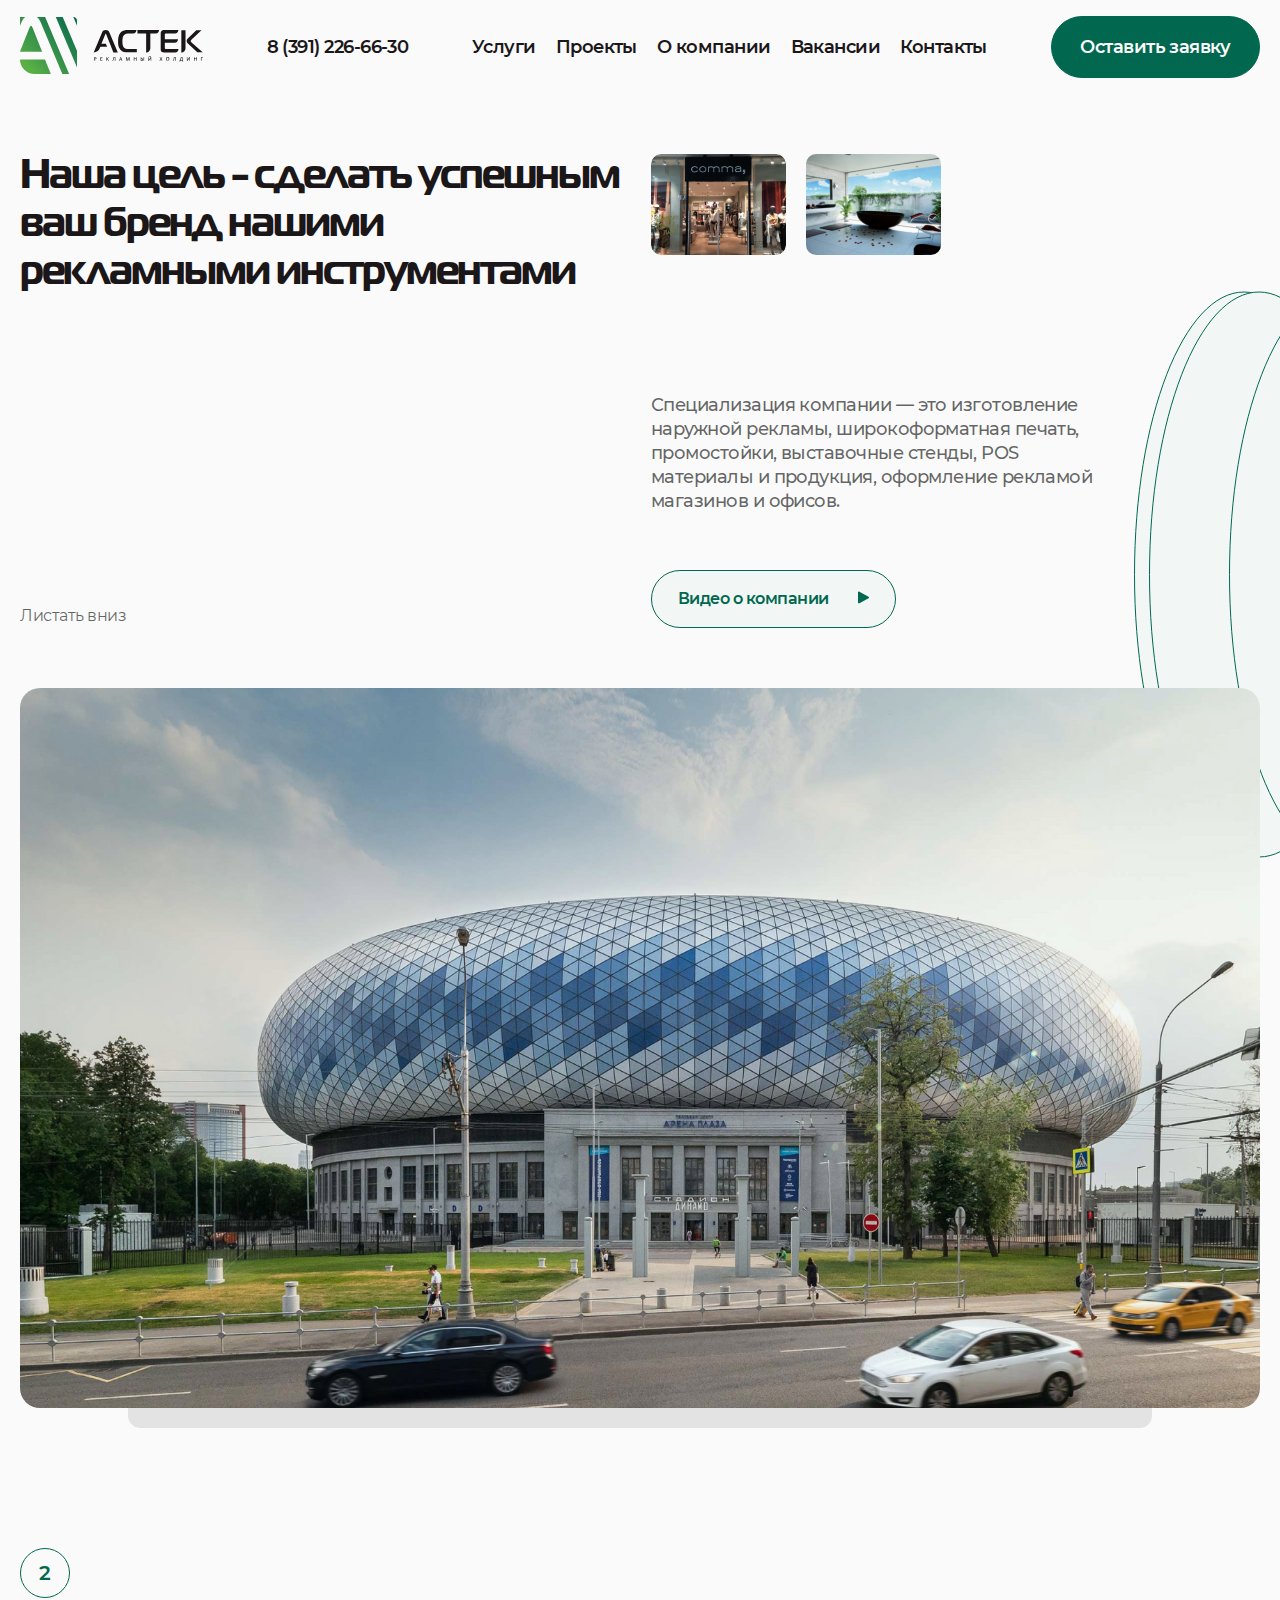
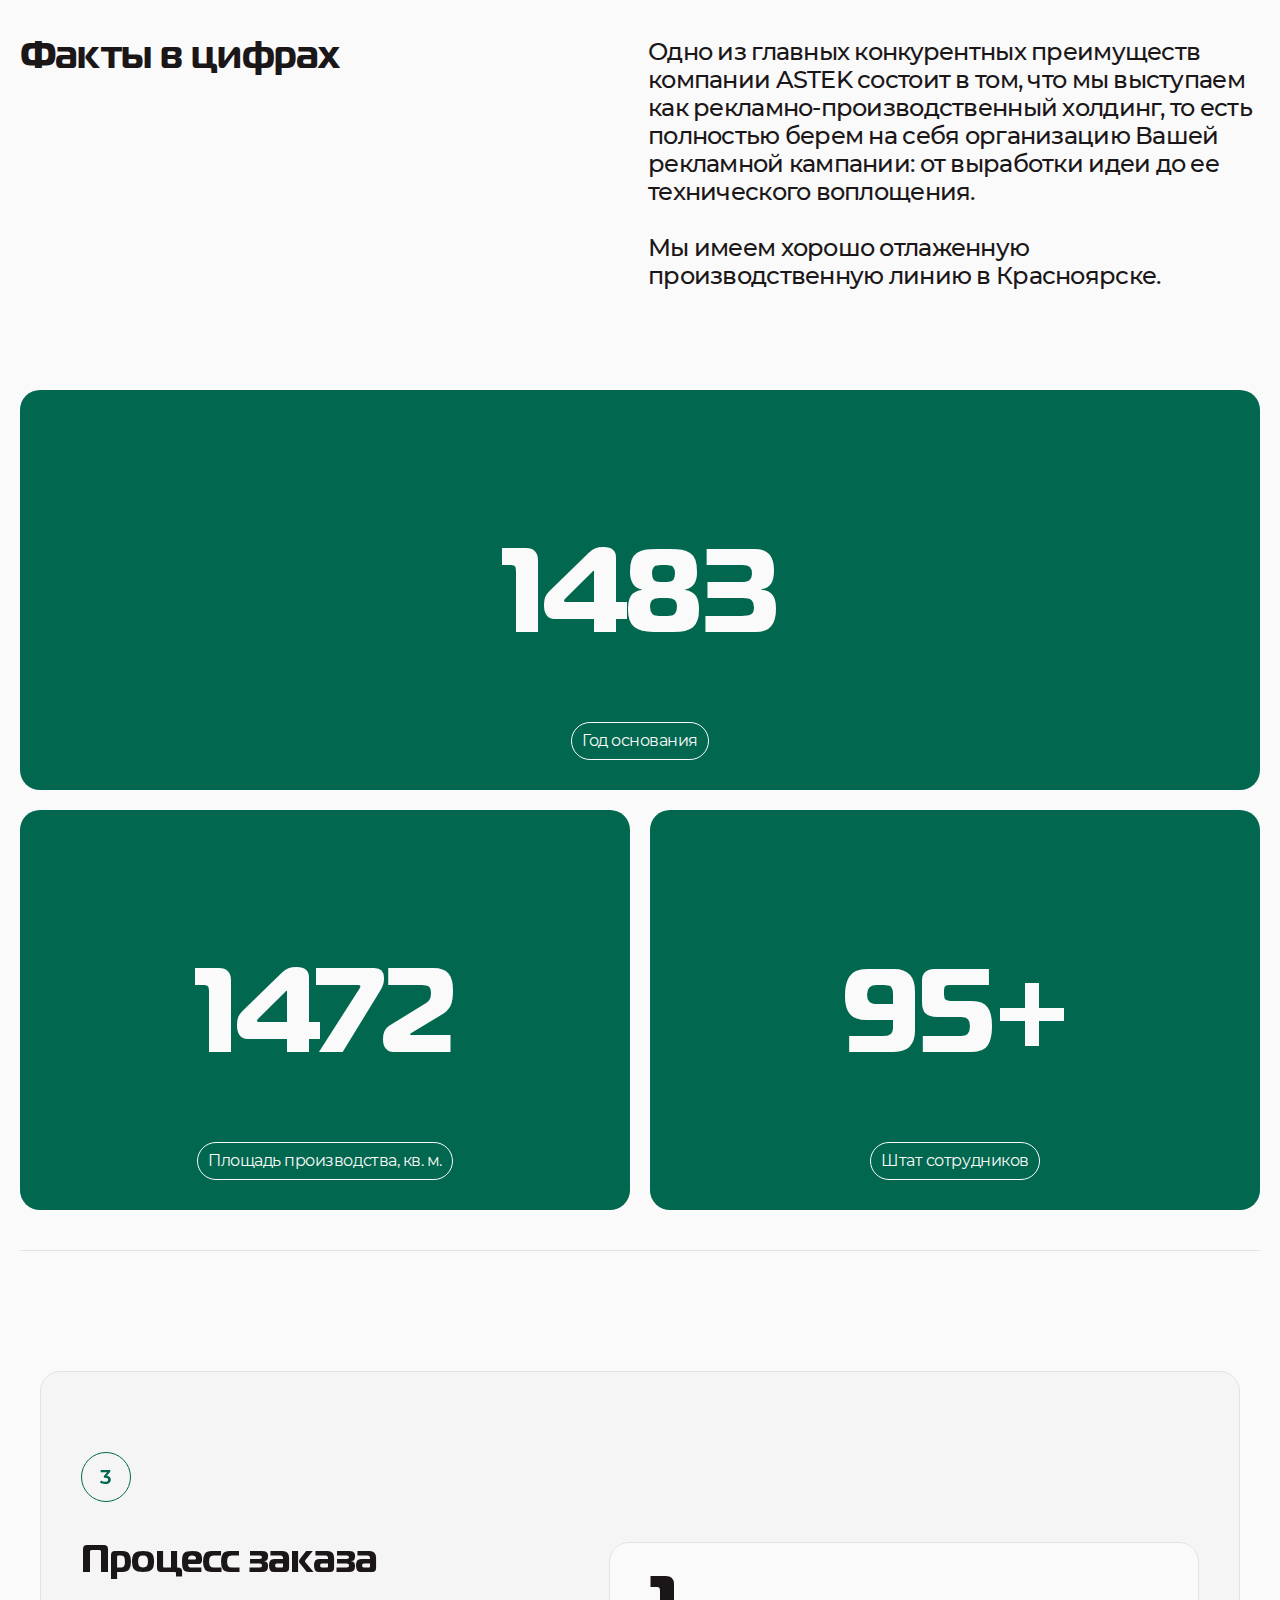
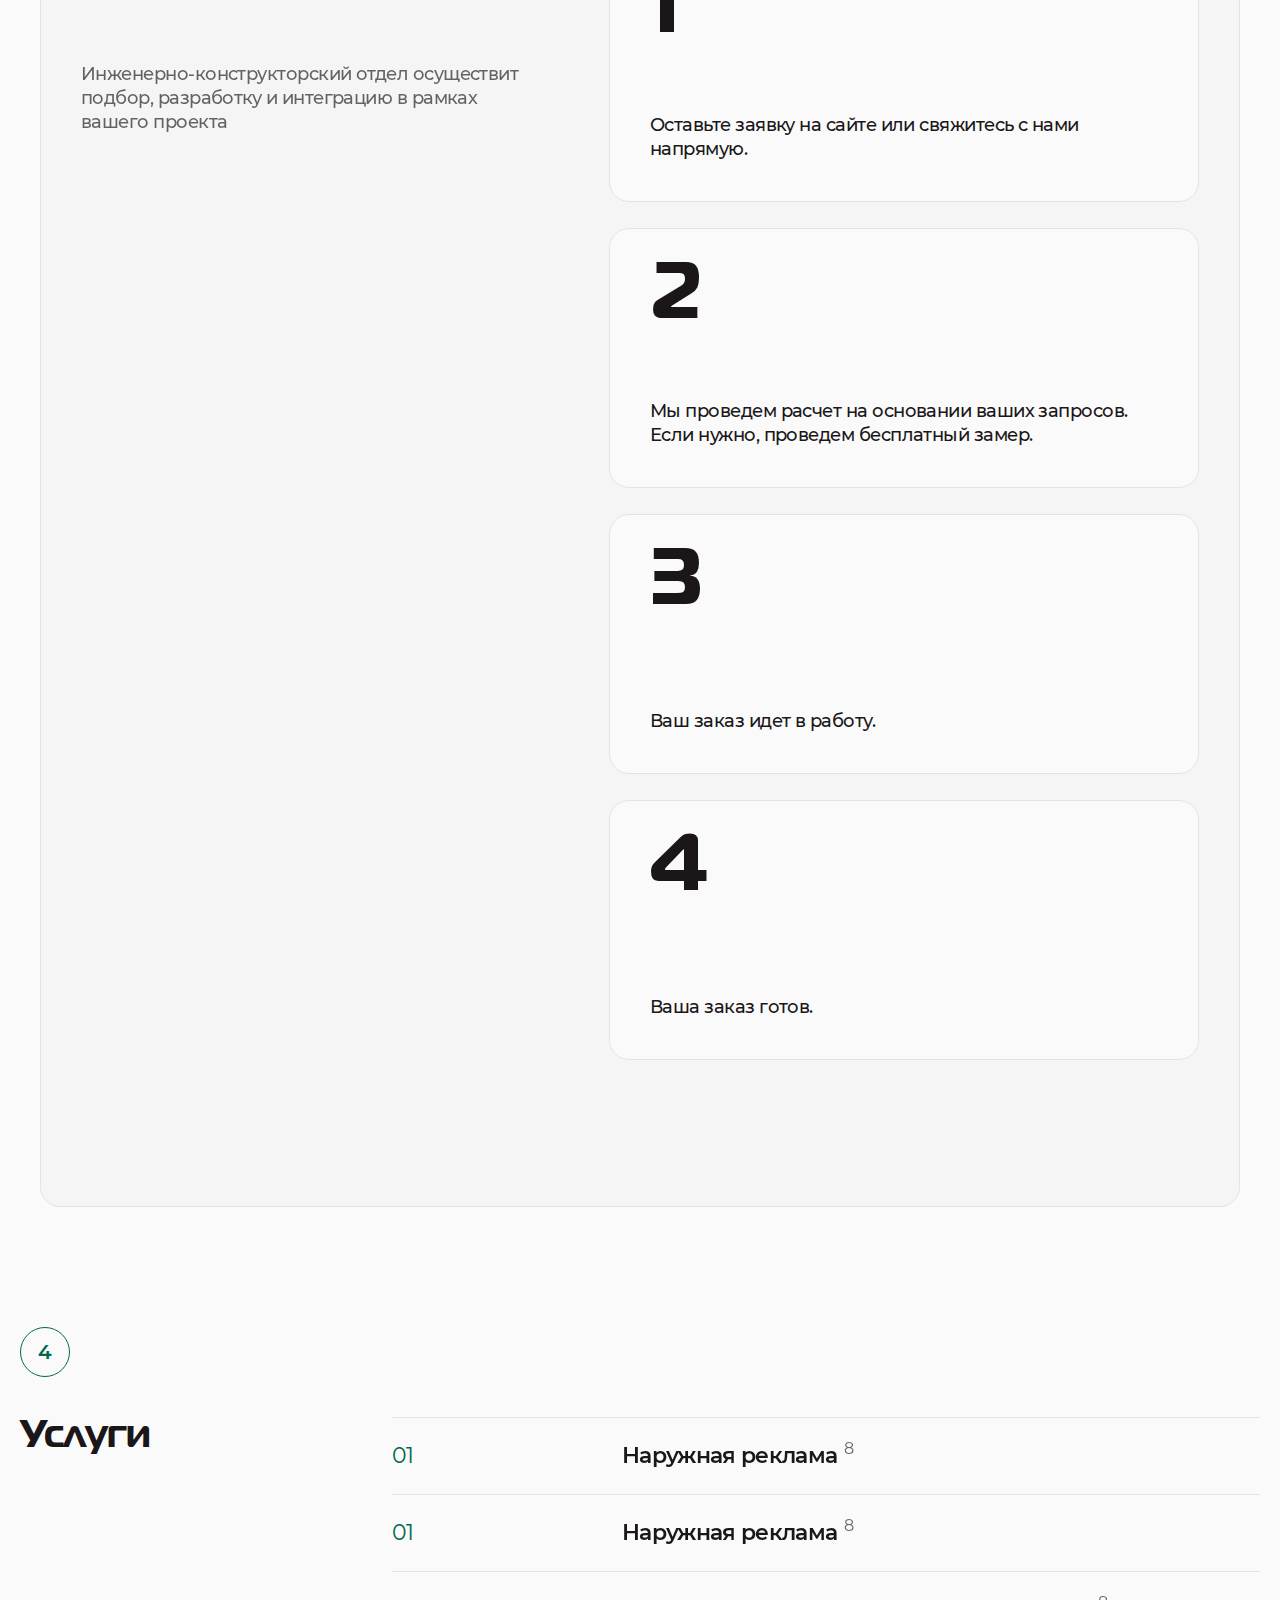
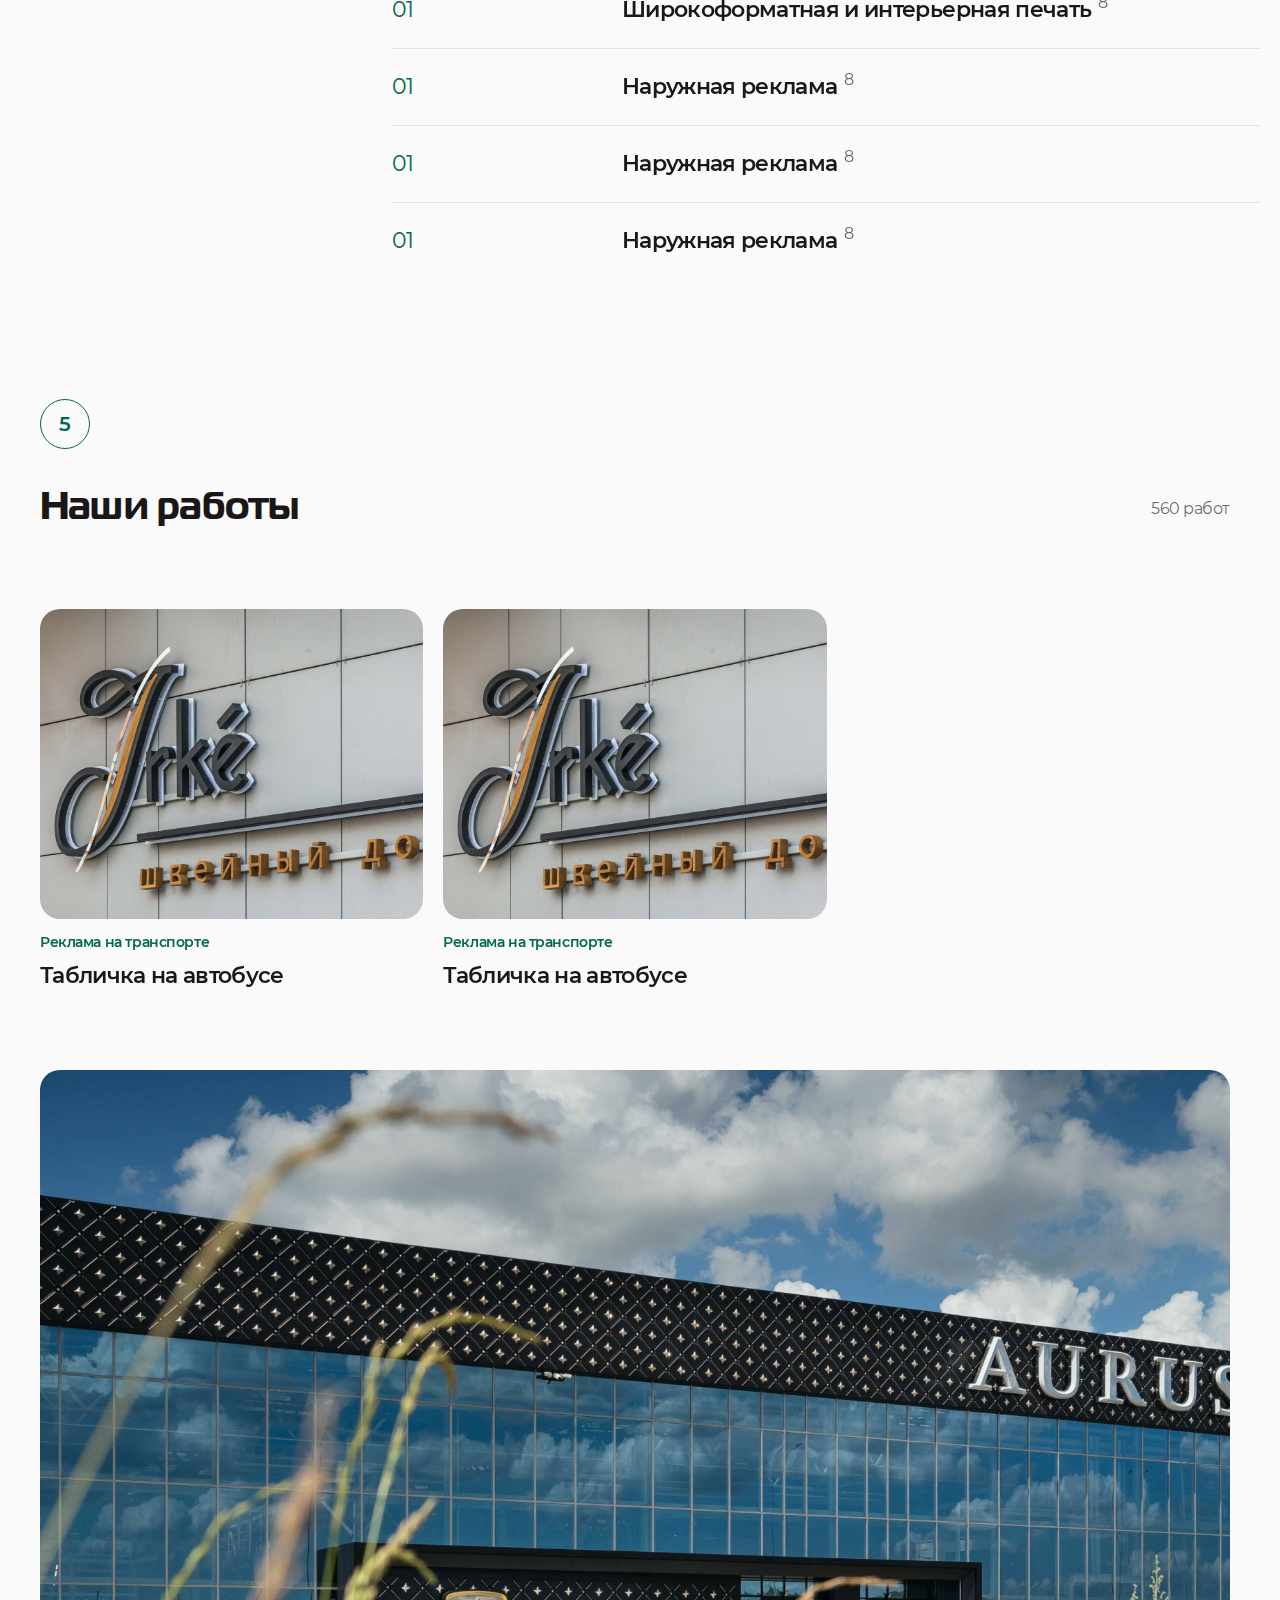
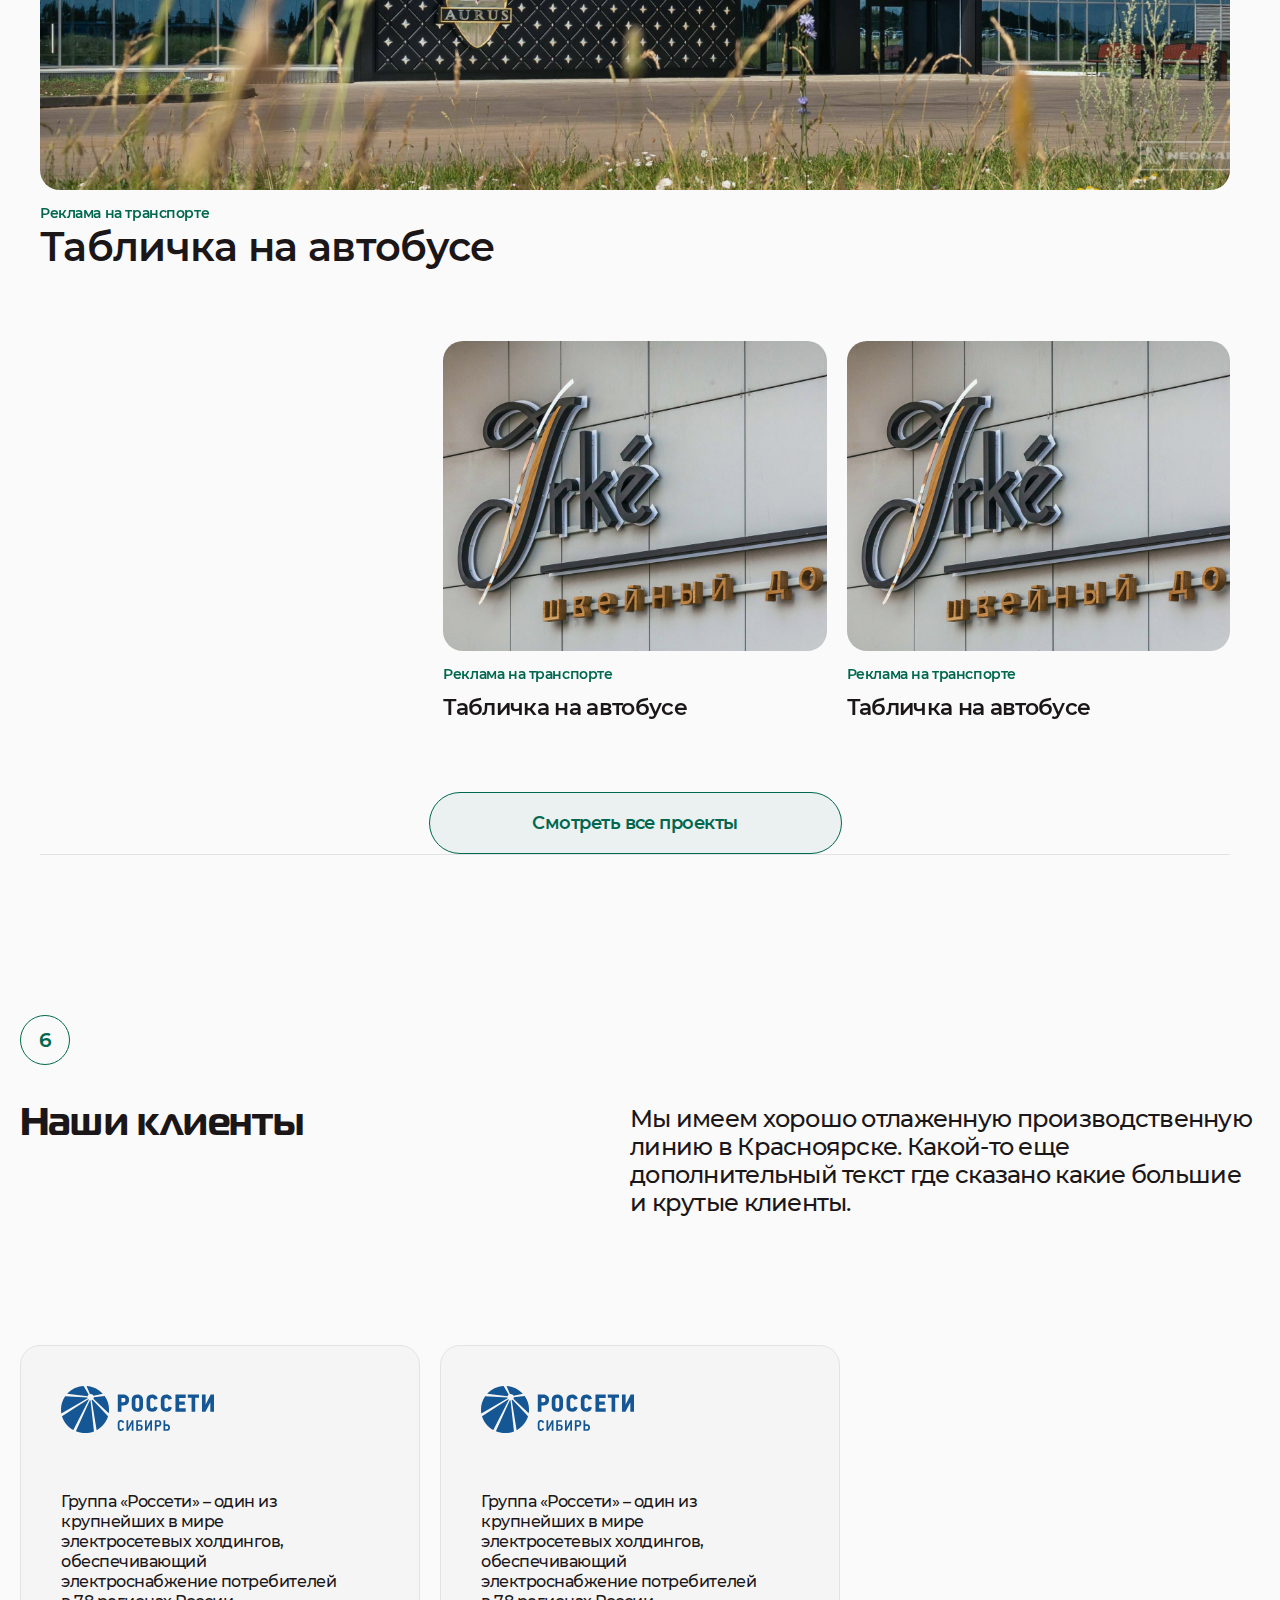
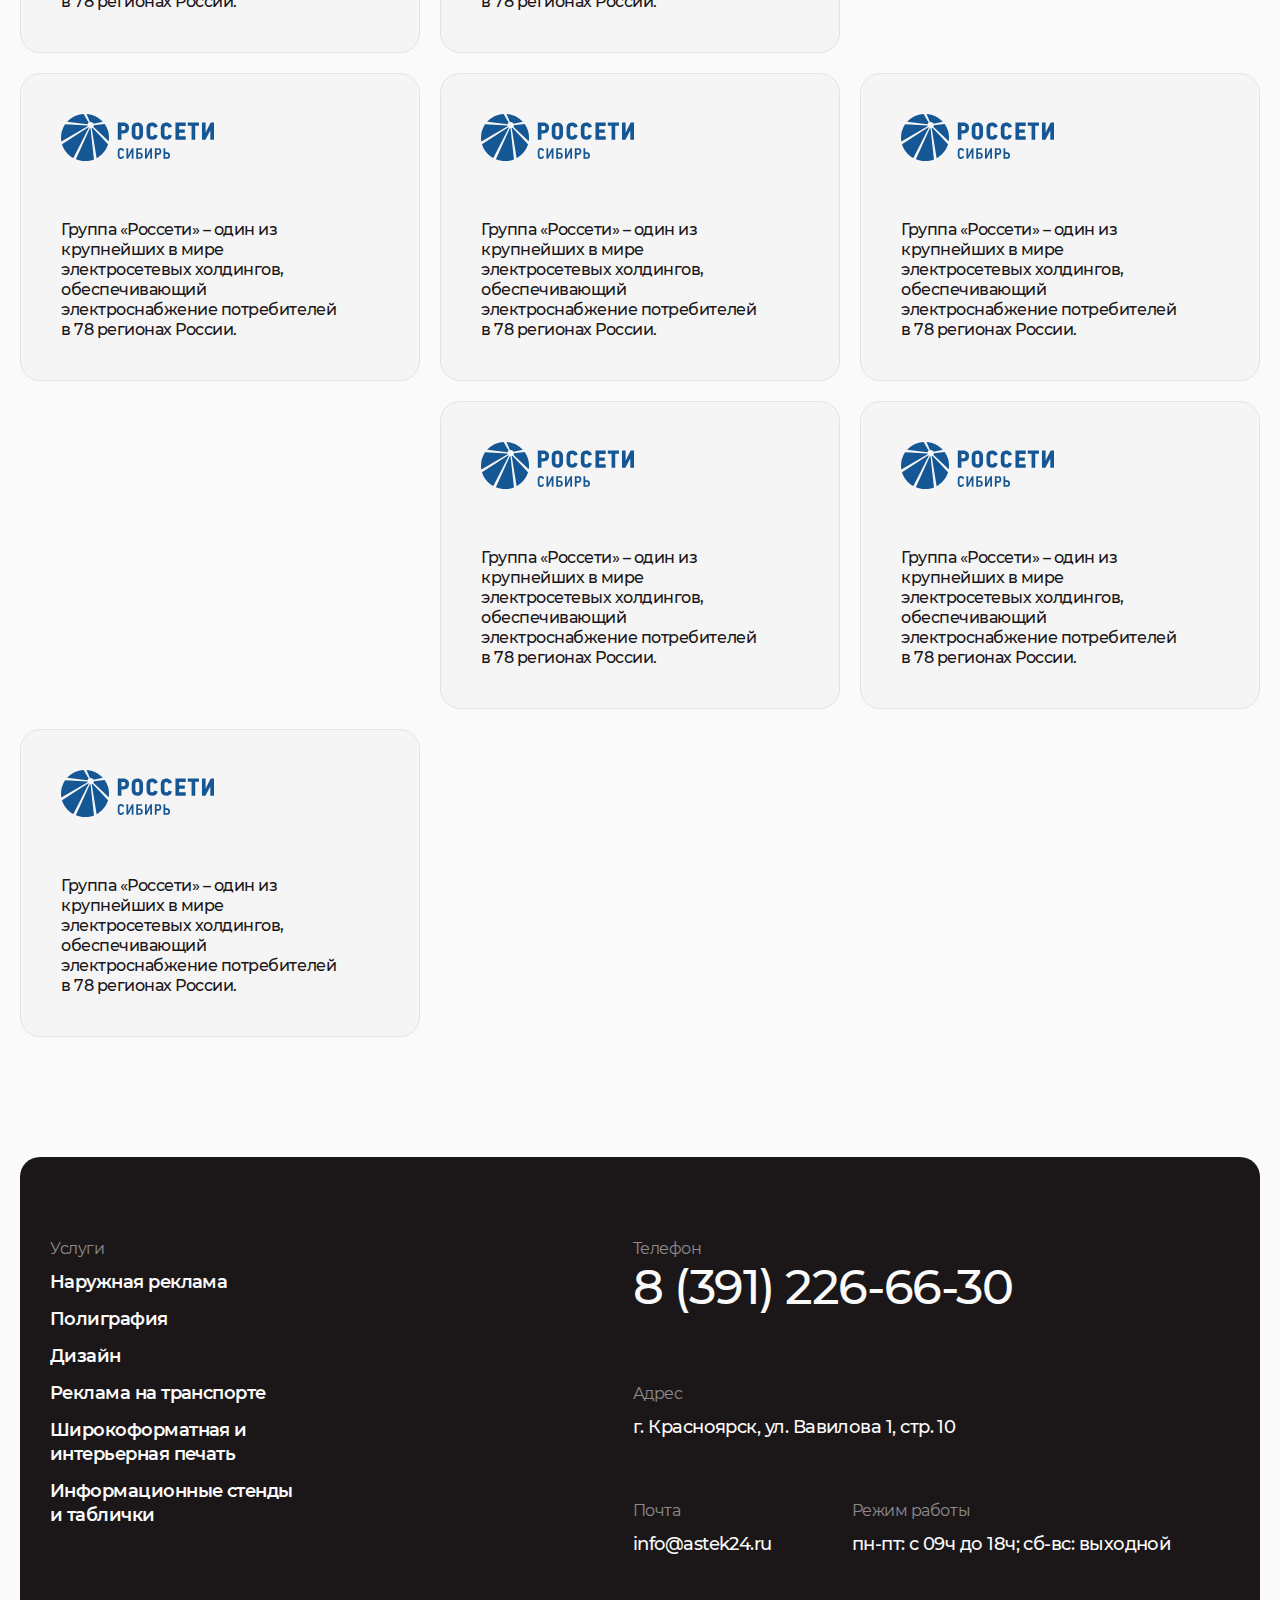
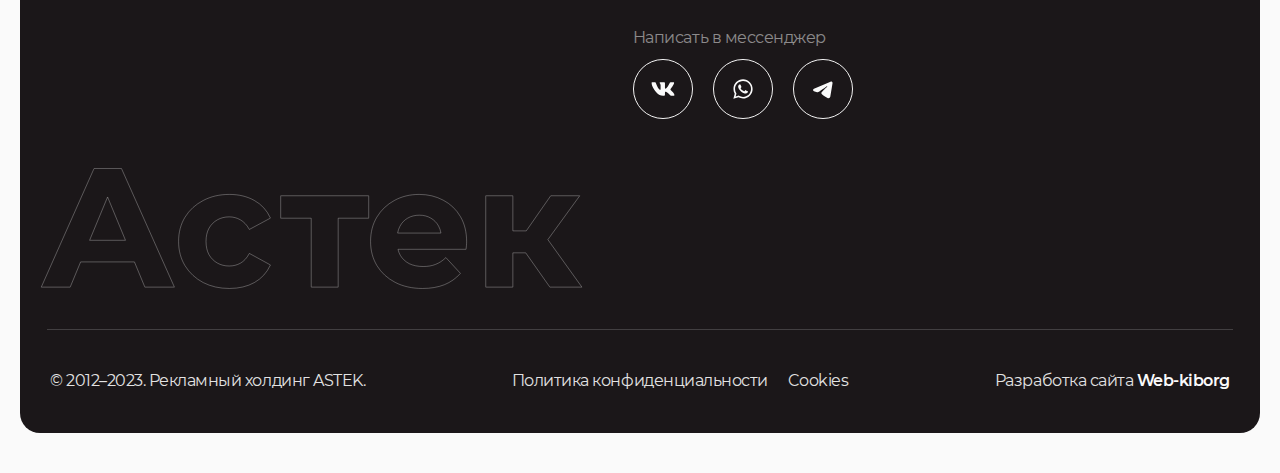
==== commit 86e2053c: "fix scss" ====
--- a/index.html
+++ b/index.html
@@ -355,8 +355,7 @@
                                         3
                                     </span>
                                     <p>
-                                        Согласовываем с вами смету, дизайн макетов (если потребуется), вы вносите
-                                        предоплату и мы приступаем к производству.
+                                        Ваш заказ идет в работу.
                                     </p>
                                 </div>
                                 <div class="ordered-card process-section__ordered-card">
@@ -364,26 +363,7 @@
                                         4
                                     </span>
                                     <p>
-                                        Мы производим продукцию строго в оговоренные сроки.
-                                        Мы работаем быстро: например, печатаем баннеры за 1 день.
-                                    </p>
-                                </div>
-                                <div class="ordered-card process-section__ordered-card">
-                                    <span class="ordered-card__counter">
-                                        5
-                                    </span>
-                                    <p>
-                                        Вы принимаете работу и вносите постоплату. Мы доставляем готовую продукцию на
-                                        место. Для заказов от 10.000₽ доставка
-                                        бесплатно.
-                                    </p>
-                                </div>
-                                <div class="ordered-card process-section__ordered-card">
-                                    <span class="ordered-card__counter">
-                                        6
-                                    </span>
-                                    <p>
-                                        Далее в силу вступает гарантия, если она распространяется на ваш заказ.
+                                        Ваша заказ готов.
                                     </p>
                                 </div>
                             </div>
@@ -520,7 +500,7 @@
                                         </span>
                                         <div class="accordeon__heading-group">
                                             <h4 class="accordeon__heading">
-                                                Наружная реклама
+                                                Широкоформатная и интерьерная печать
                                             </h4>
                                             <span class="accordeon__lot">
                                                 8
--- a/css/index.css
+++ b/css/index.css
@@ -1 +1 @@
-@import"../assets/fonts/Montserrat/stylesheet.css";@import"../assets/fonts/Magistral/stylesheet.css";html,body,div,span,applet,object,iframe,h1,h2,h3,h4,h5,h6,p,blockquote,pre,a,abbr,acronym,address,big,cite,code,del,dfn,em,img,ins,kbd,q,s,samp,small,strike,strong,sub,sup,tt,var,b,u,i,center,dl,dt,dd,ol,ul,li,fieldset,form,label,legend,table,caption,tbody,tfoot,thead,tr,th,td,article,aside,canvas,details,embed,figure,figcaption,footer,header,hgroup,menu,nav,output,ruby,section,summary,time,mark,audio,video{margin:0;padding:0;border:0;font-size:100%;font:inherit;vertical-align:baseline}article,aside,details,figcaption,figure,footer,header,hgroup,menu,nav,section{display:block}body{line-height:1}ol,ul{list-style:none}blockquote,q{quotes:none}blockquote:before,blockquote:after,q:before,q:after{content:"";content:none}table{border-collapse:collapse;border-spacing:0}a{text-decoration:none;color:inherit}*{box-sizing:border-box}html,body{width:100%;min-height:100%;position:relative;overflow-x:clip;scroll-behavior:smooth}body{font-family:"Montserrat",sans-serif;min-width:320px;background-color:#fafafa}body.no-scroll{overflow:hidden}.page{width:100%;min-height:100%}section{margin-bottom:120px;padding:0px 40px}@media(max-width: 1359px){section{padding:0px 30px}}.no-scroll{overflow:hidden}.burger{display:none;width:24px;cursor:pointer;z-index:30}.burger__btn{transition:backgroud .38s ease-in-out}.burger__btn span{display:block;width:100%;height:3px;background:#000;transition:all .3s;position:relative}.burger span+span{margin-top:7px}.burger-active{position:fixed;top:10px;right:10px;z-index:999}.burger .--active span{background:#000}.burger .--active span:nth-child(1){animation:ease .7s top forwards}.burger .--notActive span:nth-child(1){animation:ease .7s top-2 forwards}.burger .--active span:nth-child(2){animation:ease .7s scaled forwards}.burger .--notActive span:nth-child(2){animation:ease .7s scaled-2 forwards}.burger .--active span:nth-child(3){margin-top:31px;animation:ease .7s bottom forwards}.burger .--notActive span:nth-child(3){animation:ease .7s bottom-2 forwards}@keyframes top{0%{top:0;transform:rotate(0)}50%{top:22px;transform:rotate(0)}100%{top:22px;transform:rotate(45deg)}}@keyframes top-2{0%{top:22px;transform:rotate(45deg)}50%{top:22px;transform:rotate(0deg)}100%{top:0;transform:rotate(0deg)}}@keyframes bottom{0%{bottom:0;transform:rotate(0)}50%{bottom:22px;transform:rotate(0)}100%{bottom:22px;transform:rotate(135deg)}}@keyframes bottom-2{0%{bottom:22px;transform:rotate(135deg)}50%{bottom:22px;transform:rotate(0)}100%{bottom:0;transform:rotate(0)}}@keyframes scaled{50%{transform:scale(0)}100%{transform:scale(0)}}@keyframes scaled-2{0%{transform:scale(0)}50%{transform:scale(0)}100%{transform:scale(1)}}section{width:100%}.wrapper{width:100%;height:100%;max-width:1920px;margin:0 auto;display:flex;align-items:center}@media(max-width: 414px){.wrapper{padding:0px 20px;max-width:1880px}}.btn{text-align:center;display:inline-block;color:#fafafa;leading-trim:both;text-edge:cap;font-family:"Montserrat",sans-serif;font-size:18px;font-style:normal;font-weight:600;line-height:24px;border-radius:80px;background:#01684f;letter-spacing:-0.54px;padding:1em 1.6em;border:1px solid #01684f;transition:.23s;cursor:pointer}.btn:hover{background:rgba(1,104,79,.06);color:#01684f}.btn:active{transform:scale(0.96)}.btn--dif{color:var(--unnamed, #01684F);border-radius:80px;border:1px solid var(--unnamed, #01684F);background:rgba(1,104,79,.06)}.no-scroll{overflow:hidden}.mobile-menu{padding-top:130px;position:fixed;padding-right:20px;padding-bottom:60px;padding-left:20px;display:flex;flex-direction:column;background:#fafafa;width:100%;height:100%;z-index:2;width:100%;height:100%;transform:translateY(-150%);transition:transform .6s ease-in-out}@media(min-width: 1360px){.mobile-menu{padding-top:calc(0.0535714286*100vw + 57.1428571429px)}}@media(min-width: 1920px){.mobile-menu{padding-top:160px}}.mobile-menu.active{transform:translateX(0)}.mobile-menu .promo-section__animation{right:-50%;bottom:50%;translate:-25% 50%;height:-moz-fit-content;height:fit-content}.mobile-menu__nav{gap:30px;display:flex;flex-direction:column}@media(min-width: 1360px){.mobile-menu__nav{gap:calc(0.0321428571*100vw + -13.7142857143px)}}@media(min-width: 1920px){.mobile-menu__nav{gap:48px}}.mobile-menu__nav-link{font-size:21px;color:var(--unnamed, #1B1719);font-weight:600}@media(min-width: 1360px){.mobile-menu__nav-link{font-size:calc(0.0053571429*100vw + 13.7142857143px)}}@media(min-width: 1920px){.mobile-menu__nav-link{font-size:24px}}.mobile-menu__socials-group{margin-bottom:30px;margin-top:auto}@media(min-width: 1360px){.mobile-menu__socials-group{margin-bottom:calc(0.0535714286*100vw + -42.8571428571px)}}@media(min-width: 1920px){.mobile-menu__socials-group{margin-bottom:60px}}.mobile-menu__socials-group-text{color:rgba(0,0,0,.5);font-size:16px;margin-bottom:25px}.mobile-menu__btn{max-width:375px}.header{width:100%;padding:16px 40px;position:relative;z-index:4;background-color:#fafafa}.header__wrapper{padding:0}.header__logo-link{margin-right:auto}.header__tel-link{margin-right:auto}.header__nav{margin-right:184px;display:flex;align-items:center;gap:20px}.header__nav-link{position:relative;color:#1b1719;leading-trim:both;text-edge:cap;font-family:"Montserrat",sans-serif;font-size:18px;font-style:normal;font-weight:600;line-height:24px;letter-spacing:-0.54px;transition:.23s}.header__nav-link:hover{color:rgba(1,104,79,.8)}.header__nav-link.active{color:#01684f}.header__btn:hover{color:#fafafa;background:#015641}.header__mobile-menu{display:none;align-items:center}.header__mobile-tel-link svg{width:30px}@media(min-width: 1360px){.header__mobile-tel-link svg{width:calc(0.0107142857*100vw + 15.4285714286px)}}@media(min-width: 1920px){.header__mobile-tel-link svg{width:36px}}.tel-link{position:relative;color:#1b1719;leading-trim:both;text-edge:cap;font-family:"Montserrat",sans-serif;font-size:18px;font-style:normal;font-weight:600;line-height:24px;letter-spacing:-0.54px;transition:.23s}.tel-link:hover{color:rgba(1,104,79,.8)}.promo-section{position:relative;margin-top:100px;margin-bottom:80px}.promo-section__wrapper{display:grid;grid-template-columns:repeat(2, 1fr);gap:22px}.promo-section__col{width:100%;height:100%;display:flex;flex-direction:column;align-items:flex-start;justify-content:start}.promo-section__heading{margin-bottom:285px;max-width:755px}.promo-section__small-text,.vacancy-section__subtext,.projects-section__text{color:rgba(0,0,0,.6);leading-trim:both;text-edge:cap;font-family:"Montserrat",sans-serif;font-size:16px;font-style:normal;font-weight:400;line-height:24px;letter-spacing:-0.48px}.promo-section__gallery{max-width:300px;margin-bottom:189px;display:flex;align-items:center;flex-wrap:wrap;gap:20px}.promo-section__gallery-img{width:135px;height:101px;flex-shrink:0;-o-object-fit:cover;object-fit:cover;-o-object-position:center;object-position:center;border-radius:10px}.promo-section__text-content{max-width:445px;margin-bottom:57px;display:flex;flex-direction:column;align-items:flex-start;justify-content:start;gap:24px}.promo-section__text-content p{color:rgba(0,0,0,.6);leading-trim:both;text-edge:cap;font-family:"Montserrat",sans-serif;font-size:18px;font-style:normal;font-weight:500;line-height:24px;letter-spacing:-0.54px}.promo-section__btn{width:100%;max-width:245px}.promo-section__btnHidden{display:none}.promo-section__animation{position:absolute;right:-13px;bottom:-212px;height:556px;z-index:-1}.promo-section__animation--contacts{bottom:-397px}.promo-section__animation--vacancy{transform:rotate(90deg);top:-185px;right:-223px;bottom:unset}.promo-section__animation-item--second{top:0;right:-80px;position:absolute;animation:discSlide .8s linear 1}h1.heading,h1{font-size:40px;color:#1b1719;leading-trim:both;text-edge:cap;font-family:"Magistral",sans-serif;font-style:normal;font-weight:700;line-height:56px;letter-spacing:-2.56px}@media(min-width: 1360px){h1.heading,h1{font-size:calc(0.0357142857*100vw + -8.5714285714px)}}@media(min-width: 1920px){h1.heading,h1{font-size:60px}}.btn--icon{display:flex;align-items:center;justify-content:space-between;border-radius:40px;border:1px solid #01684f;background:#f2f7f6;color:#01684f;font-size:16px;font-style:normal;font-weight:600;line-height:24px;letter-spacing:-0.48px}.btn--icon:hover{background-color:#01684f;color:#fafafa}.btn--icon:hover path{fill:#fafafa}.image-section{margin-bottom:120px;padding-bottom:20px;background-image:url("../assets/img/image-section-background.png");background-repeat:no-repeat;background-size:80%;background-position:center bottom}.image-section__img{width:100%;max-width:1840px;height:1034px;-o-object-fit:cover;object-fit:cover;-o-object-position:center;object-position:center;border-radius:20px}.facts-section{width:100%}.facts-section__wrapper{flex-direction:column;align-items:flex-start;justify-content:start}.facts-section__counter,.clients-section__counter,.works-section__counter,.process-section__counter{margin-bottom:40px}.facts-section__col-group{width:100%;display:grid;grid-template-columns:repeat(2, 1fr);gap:16px}.facts-section__text-content p{color:#1b1719;leading-trim:both;text-edge:cap;font-family:"Montserrat",sans-serif;font-size:30px;font-style:normal;font-weight:500;line-height:34px;letter-spacing:-0.9px}.facts-section__group{width:100%;margin-top:100px;display:grid;grid-template-columns:49.46% 24.18% 24.18%;gap:20px;grid-template-rows:minmax(400px, 1fr);padding-bottom:40px;border-bottom:1px solid #e3e3e3}.facts-section__group-item{width:100%;height:100%;display:flex;padding:30px;flex-direction:column;align-items:center;justify-content:end;gap:97px;border-radius:20px;background:#01684f}.facts-section__group-item-label{padding:6px 10px;color:#fafafa;text-align:right;leading-trim:both;text-edge:cap;font-family:"Montserrat",sans-serif;font-size:16px;font-style:normal;font-weight:400;line-height:24px;letter-spacing:-0.48px;border-radius:30px;border:1px solid #fafafa}.facts-section__group-item-counter{transition:1s;color:#fafafa;text-align:center;leading-trim:both;text-edge:cap;font-family:"Magistral",sans-serif;font-size:120px;font-style:normal;font-weight:700;line-height:50px;letter-spacing:-2.4px}.counter{width:2.5em;height:2.5em;border-radius:40px;border:1px solid #01684f;color:#01684f;text-align:center;leading-trim:both;text-edge:cap;font-family:"Montserrat",sans-serif;font-size:20px;font-style:normal;font-weight:600;line-height:34px;letter-spacing:-0.6px;flex-shrink:0;display:flex;align-items:center;justify-content:center}h2.subheading,h2{margin-bottom:80px;color:#1b1719;leading-trim:both;text-edge:cap;font-family:"Magistral",sans-serif;font-size:48px;font-style:normal;font-weight:700;line-height:44px;letter-spacing:-0.96px}.process-section{padding:0 40px}.process-section__wrapper{width:100%;max-width:1840px;flex-direction:column;align-items:flex-start;justify-content:start;padding:80px 40px;padding-bottom:160px;border-radius:20px;border:1px solid #e3e3e3;background:#f5f5f5}.process-section__sticky-content{position:sticky;left:0;top:47px}.process-section__col:first-child{position:sticky;left:0;top:110px}.process-section__col-group{width:100%;display:flex;align-items:flex-start;justify-content:start;justify-content:space-between;gap:32px}.process-section__heading{margin-bottom:70px}.process-section__text-content p{max-width:445px;color:rgba(0,0,0,.6);leading-trim:both;text-edge:cap;font-family:"Montserrat",sans-serif;font-size:18px;font-style:normal;font-weight:500;line-height:24px;letter-spacing:-0.54px}.process-section__card-list{display:grid;margin-top:90px;width:100%;grid-template-columns:1fr}.process-section__ordered-card{max-width:910px;position:sticky;top:210px}.ordered-card{width:100%;height:233px;padding:40px;display:flex;flex-direction:column;align-items:flex-start;justify-content:space-between;border-radius:20px;border:1px solid #e3e3e3;background:#fafafa}.ordered-card__counter{color:#1b1719;leading-trim:both;text-edge:cap;font-family:"Magistral",sans-serif;font-size:100px;font-style:normal;font-weight:700;line-height:70%;letter-spacing:-2px}.ordered-card p{color:#1b1719;leading-trim:both;text-edge:cap;font-family:"Montserrat",sans-serif;font-size:18px;font-style:normal;font-weight:500;line-height:24px;letter-spacing:-0.54px}.offers-section__wrapper{flex-direction:column;align-items:flex-start;justify-content:start}.offers-section__col-group{width:100%;display:grid;grid-template-columns:32.61% 66.3%;gap:16px}.offers-section__accordeon-list{width:100%;display:flex;flex-direction:column;align-items:flex-start;justify-content:start}.accordeon{width:100%;border-top:1px solid #e3e3e3;padding:24px 0px;cursor:pointer;transition:.23s}.accordeon__header{width:100%;display:flex;align-items:center}.accordeon__counter{margin-right:24%;color:#01684f;leading-trim:both;text-edge:cap;font-family:"Montserrat",sans-serif;font-size:22px;font-style:normal;font-weight:400;line-height:28px;letter-spacing:-0.66px}.accordeon__heading-group{position:relative}.accordeon__heading{color:#1b1719;leading-trim:both;text-edge:cap;font-family:"Montserrat",sans-serif;font-size:22px;font-style:normal;font-weight:600;line-height:28px;letter-spacing:-0.66px}.accordeon__lot{position:absolute;right:-16px;top:-5px;color:rgba(0,0,0,.6);leading-trim:both;text-edge:cap;font-family:"Montserrat",sans-serif;font-size:16px;font-style:normal;font-weight:400;line-height:24px;letter-spacing:-0.48px}.accordeon__content{max-height:0px;opacity:0;visibility:hidden;transition:.23s max-height}.accordeon__list{display:flex;flex-direction:column;align-items:flex-start;justify-content:start;gap:6px}.accordeon.active .accordeon__content{display:block;visibility:visible;opacity:1}.accordeon.active .accordeon__list{margin-left:25.6%;margin-top:26px}.accordeon__list-item-img{position:absolute;width:100%;max-width:290px;height:218px;right:0;top:-97px;z-index:4;transition:.23s;opacity:0}.accordeon__list-item{width:100%;position:relative}.accordeon__list-item-link:hover+.accordeon__list-item-img{opacity:1}.link{white-space:nowrap;display:inline-block;border-radius:30px;border:1px solid #01684f;color:#01684f;leading-trim:both;text-edge:cap;padding:5px 10px;font-family:"Montserrat",sans-serif;font-size:16px;font-style:normal;font-weight:600;line-height:150%;letter-spacing:-0.48px;transition:.23s}.link:hover{background-color:#01684f;color:#fafafa}.link:active{transform:scale(0.95)}.works-section{padding-bottom:40px;padding-left:40px;padding-right:50px}.works-section__wrapper{flex-direction:column;align-items:flex-start;justify-content:start;padding:0;border-bottom:1px solid #e3e3e3}.works-section h2{margin-bottom:0}.works-section__heading-field{width:100%;margin-bottom:80px;display:flex;align-items:center;justify-content:space-between;gap:16px}.works-section__text{color:rgba(0,0,0,.6);text-align:right;leading-trim:both;text-edge:cap;font-family:"Montserrat",sans-serif;font-size:16px;font-style:normal;font-weight:400;line-height:24px;letter-spacing:-0.48px}.works-section__gallery{width:100%;display:flex;gap:80px;flex-direction:column;align-items:flex-start;justify-content:start}.works-section__gallery-row{width:100%;display:grid;grid-template-columns:repeat(3, 1fr);gap:20px}.works-section__gallery-card{width:100%}.works-section__gallery-card:hover .works-section__gallery-card-heading::after,.works-section__gallery-card:hover .detail-section__gallery-card-heading::after{max-width:100%}.works-section__gallery-card-image-wrapper,.detail-section__gallery-card-image-wrapper{width:100%;height:450px;display:inline-block;overflow:hidden;border-radius:20px;margin-bottom:20px}.works-section__gallery-card-image-wrapper--large{width:100%;height:1034px}.works-section__gallery-card-image-wrapper:hover img,.detail-section__gallery-card-image-wrapper:hover img{transform:scale(1.05)}.works-section__gallery-card-image-wrapper:hover+.works-section__gallery-card-category+.works-section__gallery-card-heading-link .works-section__gallery-card-heading,.works-section__gallery-card-image-wrapper:hover+.works-section__gallery-card-category+.works-section__gallery-card-heading-link .detail-section__gallery-card-heading,.works-section__gallery-card-image-wrapper:hover+.detail-section__gallery-card-category+.works-section__gallery-card-heading-link .works-section__gallery-card-heading,.works-section__gallery-card-image-wrapper:hover+.detail-section__gallery-card-category+.works-section__gallery-card-heading-link .detail-section__gallery-card-heading,.detail-section__gallery-card-image-wrapper:hover+.works-section__gallery-card-category+.works-section__gallery-card-heading-link .works-section__gallery-card-heading,.detail-section__gallery-card-image-wrapper:hover+.works-section__gallery-card-category+.works-section__gallery-card-heading-link .detail-section__gallery-card-heading,.detail-section__gallery-card-image-wrapper:hover+.detail-section__gallery-card-category+.works-section__gallery-card-heading-link .works-section__gallery-card-heading,.detail-section__gallery-card-image-wrapper:hover+.detail-section__gallery-card-category+.works-section__gallery-card-heading-link .detail-section__gallery-card-heading{text-decoration-color:#1b1719}.works-section__gallery-card-image{width:100%;height:100%;-o-object-fit:cover;object-fit:cover;-o-object-position:center;object-position:center;transition:.23s}.works-section__gallery-card-category,.detail-section__gallery-card-category{position:relative;display:inline-block;margin-bottom:20px;color:#01684f;leading-trim:both;text-edge:cap;font-family:"Montserrat",sans-serif;font-size:14px;font-style:normal;font-weight:600;line-height:20px;letter-spacing:-0.42px;transition:.23s;text-decoration:underline;text-decoration-color:rgba(0,0,0,0)}.works-section__gallery-card-category:hover,.detail-section__gallery-card-category:hover{text-decoration-color:#01684f}.works-section__gallery-card-head,.works-section__gallery-card-heading,.detail-section__gallery-card-heading{width:-moz-fit-content;width:fit-content;color:#1b1719;font-family:"Montserrat",sans-serif;font-style:normal;font-weight:600;line-height:28px;letter-spacing:-0.66px;text-decoration:underline;text-decoration-color:rgba(0,0,0,0);transition:.23s}.works-section__gallery-card-head{font-size:40px}.works-section__gallery-card-heading,.detail-section__gallery-card-heading{position:relative;font-size:22px}.works-section__gallery-card-heading:hover,.detail-section__gallery-card-heading:hover{text-decoration-color:#1b1719}.works-section__btn{margin:0 auto;margin-top:80px;margin-bottom:40px;padding:24px;width:100%;text-align:center;max-width:600px;border-radius:80px;border:1px solid #01684f;background:rgba(1,104,79,.06);color:#01684f}.works-section__btn:hover{background-color:#01684f;color:#fafafa}.clients-section{margin-top:120px}.clients-section--about h2{margin-bottom:80px}.clients-section__wrapper{flex-direction:column;align-items:flex-start;justify-content:start}.clients-section__block-list{width:100%;display:grid;grid-template-columns:repeat(4, 1fr);grid-template-rows:auto;gap:20px}.clients-section__heading-field{margin-bottom:120px;width:100%;display:flex;align-items:start;justify-content:space-between}@media(min-width: 1360px){.clients-section__heading-field{margin-bottom:calc(0.1428571429*100vw + -74.2857142857px)}}@media(min-width: 1920px){.clients-section__heading-field{margin-bottom:200px}}.clients-section__text-content{max-width:910px}.clients-section__text-content p{color:#1b1719;leading-trim:both;text-edge:cap;font-family:"Montserrat",sans-serif;font-size:30px;font-style:normal;font-weight:500;line-height:34px;letter-spacing:-0.9px}.block{width:100%;max-width:445px;height:308px;display:flex;flex-direction:column;align-items:flex-start;justify-content:space-between;padding:40px;padding-right:80px;border-radius:20px;border:1px solid #e3e3e3;background:rgba(227,227,227,.2)}.block p{color:#1b1719;leading-trim:both;text-edge:cap;font-family:"Montserrat",sans-serif;font-size:16px;font-style:normal;font-weight:500;line-height:20px;letter-spacing:-0.48px}.block--empty{background:none;border:none}.footer{width:100%;padding-left:40px;padding-right:40px;margin-bottom:40px}.footer__top-wrapper{border-top-left-radius:20px;border-top-right-radius:20px;background:#1b1719;padding-top:80px;padding-bottom:207px;padding-left:40px;padding-right:40px;display:grid;align-items:flex-start;grid-template-columns:47.28% 49.46%;gap:24px;background-image:url("../assets/svg/footer-company-name.svg");background-repeat:no-repeat;background-position:left 40px bottom 40px}.footer__bottom-wrapper{border-bottom-left-radius:20px;border-bottom-right-radius:20px;position:relative;background:#1b1719;padding:40px}.footer__bottom-wrapper::after{content:"";width:95.65%;height:1px;position:absolute;left:0;right:0;top:0;margin:0 auto;background-color:rgba(227,227,227,.2)}.footer__col{display:flex;flex-direction:column;align-items:flex-start;justify-content:start}.footer__col-heading{margin-bottom:24px;color:rgba(255,255,255,.5);leading-trim:both;text-edge:cap;font-family:"Montserrat",sans-serif;font-size:16px;font-style:normal;font-weight:400;line-height:24px;letter-spacing:-0.48px}.footer__nav{display:grid;grid-template-columns:repeat(2, 290px);row-gap:24px;-moz-column-gap:20px;column-gap:20px}.footer__nav-link{color:#fafafa;leading-trim:both;text-edge:cap;font-family:"Montserrat",sans-serif;font-size:18px;font-style:normal;font-weight:600;line-height:24px;letter-spacing:-0.54px;text-decoration:underline;text-decoration-color:rgba(0,0,0,0);transition:.23s}.footer__nav-link:hover{text-decoration-color:#fafafa}.footer__tel-link{color:#fafafa;leading-trim:both;text-edge:cap;font-family:"Montserrat",sans-serif;font-size:48px;font-style:normal;font-weight:500;line-height:34px;letter-spacing:-1.44px;text-decoration:underline;text-decoration-color:rgba(0,0,0,0);transition:.23s}.footer__tel-link:hover{text-decoration-color:#fafafa}.footer__col-item p{color:#fafafa;leading-trim:both;text-edge:cap;font-family:"Montserrat",sans-serif;font-size:18px;font-style:normal;font-weight:500;line-height:24px;letter-spacing:-0.54px}.footer__col-item:first-child{margin-bottom:80px}.footer__col-group{margin-top:60px;margin-bottom:80px;display:flex;align-items:flex-start;justify-content:start;gap:80px}.footer__col-group p{color:#fafafa;leading-trim:both;text-edge:cap;font-family:"Montserrat",sans-serif;font-size:18px;font-style:normal;font-weight:500;line-height:24px;letter-spacing:-0.54px}.footer__link{color:#fafafa;leading-trim:both;text-edge:cap;font-family:"Montserrat",sans-serif;font-size:18px;font-style:normal;font-weight:500;line-height:24px;letter-spacing:-0.54px;text-decoration:underline;text-decoration-color:rgba(0,0,0,0);transition:.23s}.footer__link:hover{text-decoration-color:#fafafa}.footer__socials{display:flex;align-items:center;gap:20px}.footer__socials-link svg{width:60px;height:60px}.footer__socials-link:hover svg{fill:rgba(255,255,255,.1)}.footer__copyrights{margin-right:auto;color:#e3e3e3;leading-trim:both;text-edge:cap;font-family:"Montserrat",sans-serif;font-size:16px;font-style:normal;font-weight:400;line-height:24px;letter-spacing:-0.48px}.footer__bottom-menu{margin-right:293px;display:flex;align-items:center;gap:20px}.footer__bottom-link{color:#e3e3e3;leading-trim:both;text-edge:cap;font-family:"Montserrat",sans-serif;font-size:16px;font-style:normal;font-weight:400;line-height:24px;letter-spacing:-0.48px;transition:.23s;text-decoration:underline;text-decoration-color:rgba(0,0,0,0)}.footer__bottom-link:hover{text-decoration-color:#fafafa}.footer__madeby{color:#e3e3e3;text-align:right;leading-trim:both;text-edge:cap;font-family:"Montserrat",sans-serif;font-size:16px;font-style:normal;font-weight:400;line-height:24px;letter-spacing:-0.48px}.footer__madeby:hover b{text-decoration-color:#fafafa}.footer__madeby b{color:#fafafa;leading-trim:both;text-edge:cap;font-family:"Montserrat",sans-serif;font-size:16px;font-style:normal;font-weight:600;line-height:24px;letter-spacing:-0.48px;text-decoration:underline;text-decoration-color:rgba(0,0,0,0);transition:.23s}.overlay{position:fixed;left:0;top:0;width:100%;height:100%;background-color:#1b1719;display:flex;overflow-y:auto;padding:50px 40px 40px 40px;z-index:6;visibility:hidden;opacity:0;transition:.23s}.overlay--half{background:rgba(0,0,0,.6)}.overlay.overlay--active{opacity:1;visibility:visible}.popup{margin:auto;width:100%;height:100%;display:flex;flex-direction:column;align-items:flex-start;justify-content:start;transform:translateY(-200%);opacity:0;visibility:hidden;transition:.23s}.popup.popup--active{transform:translateY(0%);visibility:visible;opacity:1}.popup__heading,.popup h2.popup__heading{margin-bottom:62px;color:#fafafa;leading-trim:both;text-edge:cap;font-family:"Magistral",sans-serif;font-size:40px;font-style:normal;font-weight:700;line-height:38px;letter-spacing:-0.8px}.popup__close-btn{position:absolute;border:none;background:none;padding:0;right:0;top:0;cursor:pointer;transition:.23s}.popup__close-btn:hover{transform:scale(1.05)}.popup__close-btn:active{transform:scale(0.95)}.popup__player{width:100%;height:89% !important}.popup__map{width:100%;height:100%}.popup__map iframe{width:100%;border-radius:25px;height:100%}.popup__video{width:100%;height:100%;-o-object-fit:cover;object-fit:cover;-o-object-position:center;object-position:center}.popup__header{width:100%;padding-bottom:30px;display:flex;align-items:center;gap:60px;border-bottom:1px solid #1b1719}.popup__header-item{display:flex;flex-direction:column;align-items:flex-start;justify-content:start;gap:14px}.popup__header-item-heading{color:rgba(0,0,0,.5);leading-trim:both;text-edge:cap;font-family:"Montserrat",sans-serif;font-size:16px;font-style:normal;font-weight:400;line-height:24px;letter-spacing:-0.48px}.popup__header-item-text{color:#1b1719;leading-trim:both;text-edge:cap;font-family:"Montserrat",sans-serif;font-size:18px;font-style:normal;font-weight:500;line-height:24px;letter-spacing:-0.54px}.popup__body{padding-bottom:60px;border-bottom:1px solid #1b1719}.popup__body-heading{margin-top:60px;margin-bottom:40px;color:#1b1719;leading-trim:both;text-edge:cap;font-family:"Montserrat",sans-serif;font-size:22px;font-style:normal;font-weight:600;line-height:28px;letter-spacing:-0.66px}.popup ul{list-style-type:disc;list-style-position:outside;margin-left:15px}.popup ul li{margin-bottom:16px;color:#1b1719;leading-trim:both;text-edge:cap;font-family:"Montserrat",sans-serif;font-size:18px;font-style:normal;font-weight:500;line-height:24px;letter-spacing:-0.54px}.popup__form .form__btn{max-width:530px;width:100%}.popup__form .form__row{margin-bottom:60px}.popup__form .form__subtext{max-width:530px;margin-left:auto;color:#1b1719;leading-trim:both;text-edge:cap;font-family:"Montserrat",sans-serif;font-size:14px;font-style:normal;font-weight:400;line-height:18px;letter-spacing:-0.42px}.popup__footer{width:100%;margin-top:100px}.popup__footer-heading{margin-bottom:56px;color:#1b1719;leading-trim:both;text-edge:cap;font-family:"Magistral",sans-serif;font-size:36px;font-style:normal;font-weight:700;line-height:64px;letter-spacing:-0.72px}.popup--vacancy{position:relative;max-width:1200px;height:auto;padding:60px;background-color:#fafafa;border-radius:20px}.popup--vacancy .popup__close-btn{top:57px;right:60px}.popup--vacancy h2.popup__heading{margin-bottom:120px;max-width:935px;font-size:48px;color:#1b1719}.projects-section{margin-top:100px}.projects-section__wrapper{display:flex;align-items:flex-start;justify-content:space-between;align-items:flex-start;gap:24px}.projects-section__heading,.projects-section h2{margin-bottom:40px}.projects-section__nav{width:100%;margin-bottom:100px;max-width:910px;display:flex;flex-wrap:wrap;align-items:flex-start;justify-content:start;gap:14px}.projects-section__nav-link{border-radius:30px;border:1px solid #01684f;color:#01684f;leading-trim:both;text-edge:cap;font-family:"Montserrat",sans-serif;font-size:16px;font-style:normal;font-weight:600;line-height:24px;letter-spacing:-0.48px;padding:8px 14px;cursor:pointer;transition:.23s}.projects-section__nav-link.active{background-color:#01684f;color:#fafafa}.projects-section__nav-link.active:hover{filter:brightness(1.2)}.projects-section__nav-link:hover{background-color:#01684f;color:#fafafa}.projects-section__nav-link:active{transform:translateY(2px)}.projects-section__list{width:100%;display:flex;flex-direction:column;align-items:flex-start;justify-content:start;gap:124px}.projects-section__list-item{width:100%;display:flex;flex-direction:column;align-items:flex-start;justify-content:start}.projects-section__list-item-heading-field{position:relative;margin-bottom:60px}.projects-section__list-item-heading{color:#1b1719;leading-trim:both;text-edge:cap;font-family:"Montserrat",sans-serif;font-size:22px;font-style:normal;font-weight:600;line-height:28px;letter-spacing:-0.66px}.projects-section__list-item-count{position:absolute;right:-16px;top:-5px;color:rgba(0,0,0,.6);leading-trim:both;text-edge:cap;font-family:"Montserrat",sans-serif;font-size:16px;font-style:normal;font-weight:400;line-height:24px;letter-spacing:-0.48px}.projects-section__col:last-child{max-width:1375px}.projects-section__card-list{width:100%;display:grid;padding-top:60px;-moz-column-gap:20px;column-gap:20px;row-gap:79px;grid-template-columns:repeat(3, 1fr);background-image:url("../assets/svg/projects-line.svg");background-repeat:no-repeat;background-position:center top}.projects-section__card{width:100%}.projects-section__card-img-wrapper{width:100%;height:334px;margin-bottom:20px;display:inline-block;border-radius:20px;overflow:hidden}.projects-section__card-img-wrapper:hover+a+a{text-decoration-color:#1b1719}.projects-section__card-img{width:100%;height:100%;-o-object-fit:cover;object-fit:cover;-o-object-position:center;object-position:center;transition:.23s}.projects-section__card-img:hover{transform:scale(1.05)}.projects-section__card-category{display:inline-block;color:#01684f;leading-trim:both;text-edge:cap;font-family:"Montserrat",sans-serif;font-size:14px;font-style:normal;font-weight:600;line-height:20px;letter-spacing:-0.42px;margin-bottom:20px;text-decoration:underline;text-decoration-color:rgba(0,0,0,0);transition:.23s}.projects-section__card-category:hover{text-decoration-color:#01684f}.projects-section__card-heading{color:#1b1719;leading-trim:both;text-edge:cap;font-family:"Montserrat",sans-serif;font-size:22px;font-style:normal;font-weight:600;line-height:28px;letter-spacing:-0.66px;text-decoration:underline;text-decoration-color:rgba(0,0,0,0);transition:.23s}.projects-section__card-heading:hover{text-decoration-color:#1b1719}.project-section__wrapper{flex-direction:column;align-items:flex-start;justify-content:start}.project-section__heading{max-width:910px;margin-bottom:160px}.project-section__stat{display:flex;margin-bottom:40px;align-items:center;gap:60px;flex-wrap:wrap}.project-section__stat-item{display:flex;flex-direction:column;align-items:flex-start;justify-content:start;gap:14px}.project-section__stat-item-heading{color:rgba(0,0,0,.5);leading-trim:both;text-edge:cap;font-family:"Montserrat",sans-serif;font-size:16px;font-style:normal;font-weight:400;line-height:24px;letter-spacing:-0.48px}.project-section__stat-item-value{color:#1b1719;leading-trim:both;text-edge:cap;font-family:"Montserrat",sans-serif;font-size:16px;font-style:normal;font-weight:600;line-height:20px;letter-spacing:-0.48px}.project-section__stat-item-link{color:#01684f;leading-trim:both;text-edge:cap;font-family:"Montserrat",sans-serif;font-size:16px;font-style:normal;font-weight:600;line-height:20px;letter-spacing:-0.48px;transition:.23s;text-decoration:underline;text-decoration-color:rgba(0,0,0,0)}.project-section__stat-item-link:hover{text-decoration-color:#01684f}.project-section__image{height:720px;width:100%;-o-object-fit:cover;object-fit:cover;-o-object-position:center;object-position:center;border-radius:20px}@media(min-width: 1360px){.project-section__image{height:calc(0.5607142857*100vw + -42.5714285714px)}}@media(min-width: 1920px){.project-section__image{height:1034px}}.project-section__image--space{margin:80px 0px}.project-section__row{margin:120px 0px;width:100%;gap:30px;display:flex;align-items:flex-start;justify-content:space-between}.project-section__description{max-width:910px}.project-section__description p{font-size:24px;color:#1b1719;leading-trim:both;text-edge:cap;font-family:"Montserrat",sans-serif;font-style:normal;font-weight:500;line-height:34px;letter-spacing:-0.9px}@media(min-width: 1360px){.project-section__description p{font-size:calc(0.0107142857*100vw + 9.4285714286px)}}@media(min-width: 1920px){.project-section__description p{font-size:30px}}.project-section__left-col{display:flex;flex-direction:column;align-items:flex-start;justify-content:start;gap:77px}.project-section__gallery{width:100%;display:grid;grid-template-columns:repeat(3, 1fr);gap:20px}.project-section__gallery-img{height:300px;width:100%;max-width:600px;border-radius:20px;-o-object-fit:cover;object-fit:cover;-o-object-position:center;object-position:center}@media(min-width: 1360px){.project-section__gallery-img{height:calc(0.2857142857*100vw + -88.5714285714px)}}@media(min-width: 1920px){.project-section__gallery-img{height:460px}}.project-section__text-content{max-width:588px}.project-section__text-content p{color:#1b1719;leading-trim:both;text-edge:cap;font-family:"Montserrat",sans-serif;font-size:18px;font-style:normal;font-weight:500;line-height:24px;letter-spacing:-0.54px}.project-section__swiper{height:720px;width:100%;margin:80px 0;border-radius:20px;overflow:hidden}@media(min-width: 1360px){.project-section__swiper{height:calc(0.5607142857*100vw + -42.5714285714px)}}@media(min-width: 1920px){.project-section__swiper{height:1034px}}.project-section__swiper-slide-image{width:100%;height:100%;-o-object-fit:cover;object-fit:cover;border-radius:25px}.project-section__swiper-navigation{position:absolute;right:40px;bottom:40px;display:flex;align-items:center;gap:20px;z-index:2}.project-section__swiper-navigation-btn{background:none;border:none;padding:0;cursor:pointer;transition:.23s}.project-section__swiper-navigation-btn:hover{transform:scale(1.05)}.project-section__swiper-navigation-btn:active{transform:scale(0.95)}.project-section__right-col{margin-bottom:20px;display:flex;flex-direction:column;align-items:end;justify-content:start;gap:77px;margin-left:auto}.breadcrumbs{margin-top:40px;margin-bottom:47px;display:flex;flex-wrap:wrap;align-items:center}.breadcrumbs__link{color:rgba(27,23,25,.6);leading-trim:both;text-edge:cap;font-family:"Montserrat",sans-serif;font-size:18px;font-style:normal;font-weight:600;line-height:24px;letter-spacing:-0.54px;padding-left:24px;position:relative;transition:.23s}.breadcrumbs__link:hover{color:#1b1719}.breadcrumbs__link::after{content:"/";position:absolute;left:9px;top:1px;color:rgba(27,23,25,.6)}.breadcrumbs__link:first-child{padding:0}.breadcrumbs__link:first-child::after{display:none}.form-section{padding:0px 40px;margin-bottom:40px}.form-section__wrapper{padding:80px 40px;border-radius:20px;border:#e3e3e3;background:#f5f5f5;gap:24px;border:1px solid var(--unnamed, #E3E3E3);align-items:flex-start;justify-content:space-between}.form-section__col{display:flex;flex-direction:column;align-items:flex-start;justify-content:start;gap:60px;max-width:435px}.form-section__heading,.form-section h2{margin-bottom:0}.form-section__text{color:#1b1719;leading-trim:both;text-edge:cap;font-family:"Montserrat",sans-serif;font-size:18px;font-style:normal;font-weight:500;line-height:24px;letter-spacing:-0.54px}.form-section__form{width:100%;max-width:890px}.invalid .form__input{border-color:red}.invalid .form__input:focus{border-color:red}.invalid .form__input-error{display:block}.form{width:100%}.form__row{width:100%;margin-bottom:40px;display:grid;grid-template-columns:repeat(2, 1fr);gap:20px}.form__row-wrap{position:relative}.form__row-wrap .label{position:absolute;color:#1b1719;font-weight:500;font-size:18px;left:0;transition:transform 200ms,color 200ms}.form__row-wrap .label span{color:red}.form__input{width:100%;padding-bottom:14px;border:none;background:none;color:#1b1719;font-family:"Montserrat",sans-serif;font-size:18px;font-style:normal;font-weight:500;line-height:24px;letter-spacing:-0.54px;border-bottom:1px solid #1b1719;transition:all .38 ease-in-out}.form__input::-moz-placeholder{color:#1b1719;-moz-transition:all .38 ease-in-out;transition:all .38 ease-in-out}.form__input::placeholder{color:#1b1719;transition:all .38 ease-in-out}.form__input:focus{outline:none;border-bottom:1px solid #000}.form__input:not(:-moz-placeholder-shown)~.label{transform:translateY(-30px) scale(0.95)}.form__input:focus~.label,.form__input:not(:placeholder-shown)~.label{transform:translateY(-30px) scale(0.95)}.form__input-error{margin-top:15px;display:none;color:red}.form__subtext{margin-top:20px;margin-bottom:40px;color:rgba(0,0,0,.6);leading-trim:both;text-edge:cap;font-family:"Montserrat",sans-serif;font-size:14px;font-style:normal;font-weight:400;line-height:24px;letter-spacing:-0.42px}.form__textarea{width:100%;height:113px;margin-bottom:40px;resize:none;background:none;border:none;color:#1b1719;leading-trim:both;text-edge:cap;font-family:"Montserrat",sans-serif;font-size:18px;font-style:normal;font-weight:500;line-height:24px;letter-spacing:-0.54px;border-bottom:1px solid #1b1719}.form__textarea::-moz-placeholder{color:#1b1719}.form__textarea::placeholder{color:#1b1719}.form__textarea:focus{outline:none;border-bottom:1px solid #000}.form__textarea:not(:-moz-placeholder-shown)~.label{transform:translateY(-30px) scale(0.95)}.form__textarea:focus~.label,.form__textarea:not(:placeholder-shown)~.label{transform:translateY(-30px) scale(0.95)}.form__footer{width:100%;display:flex;align-items:center;justify-content:space-between;gap:24px}.form__footer-col{display:flex;flex-direction:column;align-items:flex-start;justify-content:start;gap:20px}.form__footer-col p{color:rgba(0,0,0,.5);leading-trim:both;text-edge:cap;font-family:"Montserrat",sans-serif;font-size:16px;font-style:normal;font-weight:400;line-height:24px;letter-spacing:-0.48px}.form__file-label{color:#01684f;leading-trim:both;text-edge:cap;font-family:"Montserrat",sans-serif;font-size:18px;font-style:normal;font-weight:600;line-height:24px;letter-spacing:-0.54px;text-decoration-line:underline;cursor:pointer}.form__file-input{display:none}.form__btn{width:100%;max-width:435px;color:#fafafa;leading-trim:both;text-edge:cap;font-family:"Montserrat",sans-serif;font-size:18px;font-style:normal;font-weight:600;line-height:24px;letter-spacing:-0.54px}.offers-section{margin-top:100px}.offers-section__heading{margin-bottom:40px}.offers-section__text{margin-bottom:160px;color:rgba(27,23,25,.6);leading-trim:both;text-edge:cap;font-family:"Montserrat",sans-serif;font-size:16px;font-style:normal;font-weight:400;line-height:24px;letter-spacing:-0.48px}.offers-section__list{width:100%;display:grid;grid-template-columns:repeat(3, 1fr);-moz-column-gap:20px;column-gap:20px;row-gap:80px}.offers-section__list-item{width:100%}.offers-section__list-item:hover .offers-section__list-item-heading{text-decoration-color:#1b1719}.offers-section__list-item-img-wrapper{height:310px;width:100%;margin-bottom:20px;overflow:hidden;border-radius:20px}@media(min-width: 1360px){.offers-section__list-item-img-wrapper{height:calc(0.25*100vw + -30px)}}@media(min-width: 1920px){.offers-section__list-item-img-wrapper{height:450px}}.offers-section__list-item-img{width:100%;height:100%;-o-object-fit:cover;object-fit:cover;-o-object-position:center;object-position:center;transition:.23s}.offers-section__list-item-img:hover{transform:scale(1.05)}.offers-section__list-item-heading{color:#1b1719;leading-trim:both;text-edge:cap;font-family:"Montserrat",sans-serif;font-size:22px;font-style:normal;font-weight:600;line-height:28px;letter-spacing:-0.66px;text-decoration:underline;transition:.23s;text-decoration-color:rgba(0,0,0,0)}.offer-section__wrapper{flex-direction:column;align-items:flex-start;justify-content:start}.offer-section__heading{margin-bottom:40px}.offer-section__subtext{margin-bottom:140px;color:rgba(27,23,25,.6);leading-trim:both;text-edge:cap;font-family:"Montserrat",sans-serif;font-size:16px;font-style:normal;font-weight:400;line-height:24px;letter-spacing:-0.48px}.offer-section__content{width:100%;max-width:1375px;margin-left:auto}.offer-section__text{margin:0 auto;margin-bottom:100px;max-width:435px;color:rgba(27,23,25,.6);leading-trim:both;text-edge:cap;font-family:"Montserrat",sans-serif;font-size:18px;font-style:normal;font-weight:500;line-height:24px;letter-spacing:-0.54px}.offer-section__gallery{padding-top:60px;background-image:url("../assets/svg/projects-line.svg");background-repeat:no-repeat;background-position:center top;display:flex;align-items:flex-start;justify-content:start;gap:20px}.offer-section__gallery-link{max-width:445px;display:flex;flex-direction:column;align-items:flex-start;justify-content:start;gap:20px;color:#1b1719;leading-trim:both;text-edge:cap;font-family:"Montserrat",sans-serif;font-size:22px;font-style:normal;font-weight:600;line-height:28px;letter-spacing:-0.66px;text-decoration:underline;transition:.23s;text-decoration-color:rgba(0,0,0,0)}.offer-section__gallery-link:hover{text-decoration-color:#1b1719}.offer-section__gallery-link:hover img{transform:scale(1.05)}.offer-section__gallery-link-img-wrapper{width:100%;height:334px;border-radius:20px;overflow:hidden}.offer-section__gallery-link-img{width:100%;height:100%;-o-object-fit:cover;object-fit:cover;-o-object-position:center;object-position:center;transition:.23s}.detail-section{margin-bottom:0}.detail-section__wrapper{flex-direction:column;align-items:flex-start;justify-content:start}.detail-section__heading{margin-bottom:40px}.detail-section__bttn{display:none;margin:0 auto;width:100%;margin-top:60px}.detail-section__subtext{margin-bottom:100px;color:rgba(27,23,25,.6);leading-trim:both;text-edge:cap;font-family:"Montserrat",sans-serif;font-size:16px;font-style:normal;font-weight:400;line-height:24px;letter-spacing:-0.48px}.detail-section__text-content{max-width:910px;margin-bottom:100px;margin-left:auto}.detail-section__text-content p{color:#1b1719;leading-trim:both;text-edge:cap;font-family:"Montserrat",sans-serif;font-size:30px;font-style:normal;font-weight:500;line-height:34px;letter-spacing:-0.9px}.detail-section__img{height:720px;width:100%;margin-bottom:125px;border-radius:20px}@media(min-width: 1360px){.detail-section__img{height:calc(0.5607142857*100vw + -42.5714285714px)}}@media(min-width: 1920px){.detail-section__img{height:1034px}}.detail-section__heading-field{margin-bottom:80px;position:relative;width:-moz-fit-content;width:fit-content}.detail-section__subheading{width:-moz-fit-content;width:fit-content}.detail-section__count{position:absolute;right:-16px;top:-5px;color:rgba(0,0,0,.6);leading-trim:both;text-edge:cap;font-family:"Montserrat",sans-serif;font-size:16px;font-style:normal;font-weight:400;line-height:24px;letter-spacing:-0.48px}.detail-section__gallery{width:100%;overflow:visible}.detail-section__gallery-card{width:100%;max-width:540px;flex-shrink:0;display:flex;flex-direction:column;align-items:flex-start;justify-content:start}.detail-section__gallery-card:hover img{transform:scale(1.05)}.detail-section__gallery-card-image-wrapper{width:100%;height:450px}.detail-section__gallery-card-image-wrapper:hover+a+.detail-section__gallery-card-heading{text-decoration-color:#1b1719}.detail-section__gallery-card-image{height:310px;width:100%;-o-object-fit:cover;object-fit:cover;-o-object-position:center;object-position:center;transition:.23s}@media(min-width: 1360px){.detail-section__gallery-card-image{height:calc(0.25*100vw + -30px)}}@media(min-width: 1920px){.detail-section__gallery-card-image{height:450px}}.detail-section__gallery-card-heading{text-decoration:underline;text-decoration-color:rgba(0,0,0,0);transition:.23s}.detail-section__card-list{width:100%;margin-top:80px;display:grid;grid-template-columns:repeat(4, 1fr);grid-template-rows:440px;gap:20px}.detail-section__card{width:100%;height:100%;padding:40px;display:flex;flex-direction:column;align-items:flex-start;justify-content:space-between;border-radius:20px;border:1px solid #1b1719}.detail-section__card-num{color:#1b1719;leading-trim:both;text-edge:cap;font-family:"Magistral",sans-serif;font-size:100px;font-style:normal;font-weight:700;letter-spacing:-2px}.detail-section__card-text{color:#1b1719;leading-trim:both;text-edge:cap;font-family:"Montserrat",sans-serif;font-size:22px;font-style:normal;font-weight:600;line-height:28px;letter-spacing:-0.66px}.contacts-section{margin-top:100px;position:relative}.contacts-section__wrapper{display:grid;align-items:flex-start;gap:30px;grid-template-columns:50.54% 49.46%}.contacts-section__heading{margin-bottom:140px}.contacts-section__col{display:flex;flex-direction:column;align-items:flex-start;justify-content:start}.contacts-section__item{display:flex;flex-direction:column;align-items:flex-start;justify-content:start;gap:24px}.contacts-section__item-heading{color:rgba(0,0,0,.5);leading-trim:both;text-edge:cap;font-family:"Montserrat",sans-serif;font-size:16px;font-style:normal;font-weight:400;line-height:24px;letter-spacing:-0.48px}.contacts-section__item-tel-link{color:#1b1719;leading-trim:both;text-edge:cap;font-family:"Montserrat",sans-serif;font-size:50px;font-style:normal;font-weight:500;line-height:50px;letter-spacing:-1.5px}.contacts-section__item-link{color:#1b1719;leading-trim:both;text-edge:cap;font-family:"Montserrat",sans-serif;font-size:18px;font-style:normal;font-weight:500;line-height:24px;letter-spacing:-0.54px;text-decoration:underline;text-decoration-color:rgba(0,0,0,0);transition:.23s}.contacts-section__item-link:hover{text-decoration-color:#1b1719}.contacts-section__item-text{color:#1b1719;leading-trim:both;text-edge:cap;font-family:"Montserrat",sans-serif;font-size:18px;font-style:normal;font-weight:500;line-height:24px;letter-spacing:-0.54px}.contacts-section__link{color:#01684f;leading-trim:both;text-edge:cap;font-family:"Montserrat",sans-serif;font-size:18px;font-style:normal;font-weight:600;line-height:24px;letter-spacing:-0.54px;margin-top:40px;margin-bottom:84px;text-decoration:underline;text-decoration-color:rgba(0,0,0,0);transition:.23s}.contacts-section__link:hover{text-decoration-color:#01684f}.contacts-section__group{margin-bottom:80px;display:flex;align-items:center;gap:60px}.contacts-section__socials{display:flex;align-items:center;gap:20px}.contacts-section__socials-link svg{width:60px;height:60px}.contacts-section__socials-link:hover svg{fill:rgba(1,104,79,.12)}.about-section{margin-top:100px}.about-section__wrapper{flex-direction:column;align-items:flex-start;justify-content:start}.about-section__heading{margin-bottom:160px}.about-section__text-content{max-width:910px;margin-bottom:120px;margin-left:auto}.about-section__text-content p{color:#1b1719;leading-trim:both;text-edge:cap;font-family:"Montserrat",sans-serif;font-size:30px;font-style:normal;font-weight:500;line-height:34px;letter-spacing:-0.9px}.player{position:relative;width:100%;height:1034px;cursor:pointer}.player.playing .player__play-btn{display:none}.player.paused .player__pause-btn{display:initial}.player__play-btn{position:absolute;width:-moz-fit-content;width:fit-content;height:-moz-fit-content;height:fit-content;left:0;top:0;right:0;bottom:0;margin:auto;background:none;padding:0;border:none;cursor:pointer;transition:.23s}.player__play-btn:active{transform:scale(0.95)}.player__pause-btn{position:absolute;left:0;top:0;right:0;bottom:0;margin:auto;background:none;padding:0;border:none;display:none}.player__zoom-btn{position:absolute;display:flex;align-items:center;justify-content:center;width:64px;height:64px;background-color:rgba(1,104,79,.8);left:50%;translate:-50% 0;bottom:10%;border:none;border-radius:50%;z-index:2;cursor:pointer}.player__video{width:100%;height:100%;-o-object-fit:cover;object-fit:cover;-o-object-position:center;object-position:center;border-radius:20px}.prod-section__wrapper{flex-direction:column;align-items:flex-start;justify-content:start}.prod-section__heading{margin-bottom:80px}.prod-section__card-list{width:100%;display:grid;grid-template-columns:repeat(3, 1fr);-moz-column-gap:20px;column-gap:20px;row-gap:80px}.prod-section__card{width:100%}.prod-section__card-img{height:310px;width:100%;margin-bottom:20px;border-radius:20px;-o-object-fit:cover;object-fit:cover;-o-object-position:center;object-position:center}@media(min-width: 1360px){.prod-section__card-img{height:calc(0.25*100vw + -30px)}}@media(min-width: 1920px){.prod-section__card-img{height:450px}}.prod-section__card-heading{margin-bottom:20px;color:#1b1719;leading-trim:both;text-edge:cap;font-family:"Montserrat",sans-serif;font-size:22px;font-style:normal;font-weight:600;line-height:28px;letter-spacing:-0.66px;text-decoration:underline;text-decoration-color:rgba(0,0,0,0);transition:.23s}.prod-section__card-heading:hover{text-decoration-color:#1b1719}.prod-section__card-text{color:rgba(27,23,25,.6);leading-trim:both;text-edge:cap;font-family:"Montserrat",sans-serif;font-size:18px;font-style:normal;font-weight:500;line-height:24px;letter-spacing:-0.54px}.win-section{margin-top:120px}.win-section__wrapper{flex-direction:column;align-items:flex-start;justify-content:start}.win-section__heading{margin-bottom:80px}.win-section__btn{width:100%;max-width:290px;text-align:center;border:1px solid #01684f;color:#01684f;background:rgba(1,104,79,.06)}.win-section__btn:hover{background-color:#01684f;color:#fafafa}.table{width:100%;margin-bottom:100px;display:flex;flex-direction:column;align-items:flex-start;justify-content:start;gap:80px}.table__item{width:100%}.table__header{width:100%;padding-bottom:54px;background-image:url("../assets/svg/table-line.svg");display:grid;background-repeat:no-repeat;background-size:100%;background-position:bottom center;grid-template-columns:16.85% 25.27% 33.7% 24.18%}.table__header-cell{color:#1b1719;leading-trim:both;text-edge:cap;font-family:"Montserrat",sans-serif;font-size:16px;font-style:normal;font-weight:400;line-height:24px;letter-spacing:-0.48px}.table__body{width:100%;margin-top:36px;display:flex;flex-direction:column;align-items:flex-start;justify-content:start;gap:60px}.table__row{width:100%;display:grid;row-gap:60px;grid-template-columns:16.85% 25.27% 33.7% 24.18%}.table__col{width:100%;max-width:413px;display:grid;grid-template-rows:45px;row-gap:60px}.table__cell{color:rgba(0,0,0,.5);leading-trim:both;text-edge:cap;font-family:"Montserrat",sans-serif;font-size:15px;font-style:normal;font-weight:500;line-height:24px;letter-spacing:-0.45px}.table__cell--hidden{display:none;font-size:16px;color:var(--unnamed, #1B1719);margin-bottom:14px}.table__cell b{color:#1b1719;leading-trim:both;text-edge:cap;font-family:"Montserrat",sans-serif;font-size:22px;font-style:normal;font-weight:600;line-height:28px;letter-spacing:-0.66px}.table__cell--link{width:100%;position:relative}.table__link{color:#1b1719;leading-trim:both;text-edge:cap;font-family:"Montserrat",sans-serif;font-size:18px;font-style:normal;font-weight:600;line-height:28px;letter-spacing:-0.54px;text-decoration-line:underline}.table__link:hover{color:#01684f;text-decoration-color:#01684f}.table__link:hover+.table__cel-link-img{opacity:1}.table__cel-link-img{position:absolute;top:-97px;right:-33px;width:290px;height:217px;border-radius:20px;transition:.23s;opacity:0;z-index:5}.team-section__wrapper{flex-direction:column;align-items:flex-start;justify-content:start}.team-section__heading{margin-bottom:80px}.team-section__col{margin-left:auto;max-width:1375px;display:flex;flex-direction:column;align-items:flex-start;justify-content:start}.team-section__subheading{margin-bottom:60px;color:#1b1719;leading-trim:both;text-edge:cap;font-family:"Montserrat",sans-serif;font-size:22px;font-style:normal;font-weight:600;line-height:28px;letter-spacing:-0.66px}.team-section__list{width:100%;padding-top:60px;display:grid;grid-template-columns:repeat(3, 1fr);-moz-column-gap:20px;column-gap:20px;row-gap:80px;background-image:url("../assets/svg/projects-line.svg");background-repeat:no-repeat;background-position:top center}.team-section__card{width:100%}.team-section__card-img-wrapper{height:430px;width:100%;overflow:hidden;margin-bottom:20px;border-radius:20px}@media(min-width: 1360px){.team-section__card-img-wrapper{height:calc(0.1607142857*100vw + 211.4285714286px)}}@media(min-width: 1920px){.team-section__card-img-wrapper{height:520px}}.team-section__card-img{width:100%;height:100%;-o-object-fit:cover;object-fit:cover;-o-object-position:center;object-position:center}.team-section__card-category{margin-bottom:20px;color:rgba(0,0,0,.5);leading-trim:both;text-edge:cap;font-family:"Montserrat",sans-serif;font-size:14px;font-style:normal;font-weight:600;line-height:20px;letter-spacing:-0.42px}.team-section__card-heading{color:#1b1719;leading-trim:both;text-edge:cap;font-family:"Montserrat",sans-serif;font-size:22px;font-style:normal;font-weight:600;line-height:28px;letter-spacing:-0.66px}.vacancy-section{position:relative;margin-top:100px;padding:0px 40px}.vacancy-section__wrapper{padding:0;flex-direction:column;align-items:flex-start;justify-content:start;border-bottom:1px solid #e3e3e3}.vacancy-section__heading{margin-bottom:40px}.vacancy-section__row{margin-top:200px;width:100%;align-items:flex-start;display:grid;grid-template-columns:50.7% 49.3%}.vacancy-section__gallery{display:flex;align-items:center;gap:20px}.vacancy-section__gallery-img{width:135px;height:101px;border-radius:20px;-o-object-fit:cover;object-fit:cover;-o-object-position:center;object-position:center}.vacancy-section__col{display:flex;flex-direction:column;align-items:flex-start;justify-content:start;gap:60px}.vacancy-section__text-content{max-width:600px}.vacancy-section__text-content p{font-size:24px;color:#1b1719;leading-trim:both;text-edge:cap;font-family:"Montserrat",sans-serif;font-style:normal;font-weight:500;line-height:34px;letter-spacing:-0.9px}@media(min-width: 1360px){.vacancy-section__text-content p{font-size:calc(0.0107142857*100vw + 9.4285714286px)}}@media(min-width: 1920px){.vacancy-section__text-content p{font-size:30px}}.vacancy-section__btn{width:100%;max-width:290px;margin-bottom:40px;border:1px solid #01684f;color:#01684f;background:rgba(1,104,79,.06)}.vacancy-section__btn:hover{background-color:#01684f;color:#fafafa}.company-section__wrapper{align-items:end;gap:30px}.company-section__content{gap:30px;display:flex;flex-direction:column;align-items:flex-start;justify-content:space-between}@media(min-width: 1360px){.company-section__content{gap:calc(0.1607142857*100vw + -188.5714285714px)}}@media(min-width: 1920px){.company-section__content{gap:120px}}.company-section__text-content{max-width:587px}.company-section__text-content p{color:#1b1719;leading-trim:both;text-edge:cap;font-family:"Montserrat",sans-serif;font-size:18px;font-style:normal;font-weight:500;line-height:24px;letter-spacing:-0.54px}.company-section__player{width:630px;height:350px;border-radius:20px;margin-left:auto;overflow:hidden}@media(min-width: 1360px){.company-section__player{width:calc(0.5*100vw + -50px)}}@media(min-width: 1920px){.company-section__player{width:910px}}@media(min-width: 1360px){.company-section__player{height:calc(0.2857142857*100vw + -38.5714285714px)}}@media(min-width: 1920px){.company-section__player{height:510px}}.cond-section__wrapper{flex-direction:column;align-items:flex-start;justify-content:start}.cond-section__cards{width:100%;display:flex;flex-direction:column;align-items:flex-start;justify-content:start;gap:20px}.cond-section__cards-row{width:100%;display:grid;grid-template-columns:repeat(4, 1fr);gap:20px}.cond-section__card{width:100%;height:280px;display:flex;flex-direction:column;align-items:flex-start;justify-content:space-between;padding:40px 50px 40px 40px;border-radius:20px;border:1px solid #e3e3e3;background:#f5f5f5}.cond-section__card-counter{display:inline-block;color:#1b1719;leading-trim:both;text-edge:cap;font-family:"Magistral",sans-serif;font-size:100px;font-style:normal;font-weight:700;letter-spacing:-2px}.cond-section__card-text{max-width:355px;color:#1b1719;leading-trim:both;text-edge:cap;font-family:"Montserrat",sans-serif;font-size:22px;font-style:normal;font-weight:600;line-height:28px;letter-spacing:-0.66px}.cond-section__cards-split{width:100%;display:grid;grid-template-columns:repeat(2, 1fr);gap:20px}.cond-section__card--half{width:100%;max-width:unset}.culture-section__card-list{width:100%;display:grid;grid-template-columns:repeat(3, 1fr);-moz-column-gap:20px;column-gap:20px;row-gap:80px}.culture-section__heading{max-width:587px}.culture-section__card{width:100%}.culture-section__card-img{height:310px;width:100%;border-radius:20px;-o-object-fit:cover;object-fit:cover;margin-bottom:20px;-o-object-position:center;object-position:center}@media(min-width: 1360px){.culture-section__card-img{height:calc(0.25*100vw + -30px)}}@media(min-width: 1920px){.culture-section__card-img{height:450px}}.culture-section__card-heading{margin-bottom:20px;color:#1b1719;leading-trim:both;text-edge:cap;font-family:"Montserrat",sans-serif;font-size:22px;font-style:normal;font-weight:600;line-height:28px;letter-spacing:-0.66px}.culture-section__card-text{color:rgba(27,23,25,.6);leading-trim:both;text-edge:cap;font-family:"Montserrat",sans-serif;font-size:18px;font-style:normal;font-weight:500;line-height:24px;letter-spacing:-0.54px}.free-section__wrapper{flex-direction:column;align-items:flex-start;justify-content:start}.free-section__table{width:100%;margin-bottom:120px}.free-section__table-header{width:100%;padding-bottom:20px;display:grid;grid-template-columns:16.85% 33.7% 16.85% 16.9% 15.71%;border-bottom:1px solid #1b1719}.free-section__table-header-cell{color:rgba(0,0,0,.5);leading-trim:both;text-edge:cap;font-family:"Montserrat",sans-serif;font-size:16px;font-style:normal;font-weight:400;line-height:24px;letter-spacing:-0.48px}.free-section__table-row{width:100%;display:grid;padding:30px 0px;grid-template-columns:16.85% 33.7% 16.85% 16.9% 15.71%;border:none;background:none;text-align:left;border-bottom:1px solid #1b1719;cursor:pointer}.free-section__table-row:hover{background:rgba(27,23,25,.02)}.free-section__table-row:hover .free-section__table-cell--bold{color:#01684f}.free-section__table-cell{color:#1b1719;leading-trim:both;text-edge:cap;font-family:"Montserrat",sans-serif;font-size:18px;font-style:normal;font-weight:500;line-height:24px;letter-spacing:-0.54px}.free-section__table-cell--hidden{display:block;color:rgba(0,0,0,.5);font-size:16px;margin-bottom:14px}.free-section__table-cell--count{color:#999;leading-trim:both;text-edge:cap;font-family:"Montserrat",sans-serif;font-size:22px;font-style:normal;font-weight:400;line-height:28px;letter-spacing:-0.66px}.free-section__table-cell--bold{color:#1b1719;leading-trim:both;text-edge:cap;font-family:"Montserrat",sans-serif;font-size:22px;font-style:normal;font-weight:600;line-height:28px;letter-spacing:-0.66px}.free-section__row{gap:280px;width:100%;display:flex;align-items:flex-start}@media(min-width: 1360px){.free-section__row{gap:calc(0.1125*100vw + 127px)}}@media(min-width: 1920px){.free-section__row{gap:343px}}.free-section__text{max-width:587px;color:#1b1719;leading-trim:both;text-edge:cap;font-family:"Montserrat",sans-serif;font-size:30px;font-style:normal;font-weight:500;line-height:34px;letter-spacing:-0.9px}.free-section__group{display:flex;flex-direction:column;align-items:flex-start;justify-content:start;gap:48px}.free-section__group-item{display:flex;flex-direction:column;align-items:flex-start;justify-content:start;gap:24px}.free-section__group-item-heading{color:rgba(0,0,0,.5);leading-trim:both;text-edge:cap;font-family:"Montserrat",sans-serif;font-size:16px;font-style:normal;font-weight:400;line-height:24px;letter-spacing:-0.48px}.free-section__group-item-link{color:#1b1719;leading-trim:both;text-edge:cap;font-family:"Montserrat",sans-serif;font-size:30px;font-style:normal;font-weight:500;line-height:34px;letter-spacing:-0.9px;text-decoration:underline;text-decoration-color:rgba(0,0,0,0);transition:.23s}.free-section__group-item-link:hover{text-decoration-color:#1b1719}.page-section{margin-top:100px}.page-section__wrapper{flex-direction:column;align-items:flex-start;justify-content:start}.page-section__heading{margin-bottom:120px}.page-section__img{height:720px;width:100%;margin-bottom:120px;-o-object-fit:cover;object-fit:cover;-o-object-position:center;object-position:center;border-radius:20px}@media(min-width: 1360px){.page-section__img{height:calc(0.5607142857*100vw + -42.5714285714px)}}@media(min-width: 1920px){.page-section__img{height:1034px}}.page-section__text-content{max-width:910px}.page-section__text-content h2{margin-bottom:40px;color:#1b1719;leading-trim:both;text-edge:cap;font-family:"Magistral",sans-serif;font-size:48px;font-style:normal;font-weight:700;line-height:44px;letter-spacing:-0.96px}.page-section__text-content h3{margin-bottom:40px;color:#1b1719;leading-trim:both;text-edge:cap;font-family:"Magistral",sans-serif;font-size:40px;font-style:normal;font-weight:700;line-height:38px;letter-spacing:-0.8px}.page-section__text-content h4{margin-bottom:40px;color:#1b1719;leading-trim:both;text-edge:cap;font-family:Magistral;font-size:32px;font-style:normal;font-weight:700;line-height:30px;letter-spacing:-0.64px}.page-section__text-content h5{margin-bottom:40px;color:#1b1719;leading-trim:both;text-edge:cap;font-family:"Magistral",sans-serif;font-size:24px;font-style:normal;font-weight:700;line-height:22px;letter-spacing:-0.48px}.page-section__text-content h6{margin-bottom:40px;color:#1b1719;leading-trim:both;text-edge:cap;font-family:"Magistral",sans-serif;font-size:20px;font-style:normal;font-weight:700;line-height:18px;letter-spacing:-0.4px}.page-section__text-content ul{margin-bottom:60px;display:flex;flex-direction:column;align-items:flex-start;justify-content:start;gap:24px}.page-section__text-content ul li{padding-left:20px;position:relative;color:#1b1719;leading-trim:both;text-edge:cap;font-family:"Montserrat",sans-serif;font-size:18px;font-style:normal;font-weight:500;line-height:20px;letter-spacing:-0.54px}.page-section__text-content ul li::after{content:"";width:10px;height:10px;border-radius:50%;background-color:#01684f;position:absolute;left:0;top:4px}.page-section__text-content p{margin-bottom:60px;color:#1b1719;leading-trim:both;text-edge:cap;font-family:"Montserrat",sans-serif;font-size:18px;font-style:normal;font-weight:500;line-height:24px;letter-spacing:-0.54px}.page-section__text-content p:last-child{margin-bottom:0}.page-section__text-content p a{color:#01684f;leading-trim:both;text-edge:cap;font-family:"Montserrat",sans-serif;font-size:18px;font-style:normal;font-weight:600;line-height:24px;letter-spacing:-0.54px;text-decoration-line:underline;transition:.23s}.page-section__text-content p a:hover{text-decoration-color:rgba(0,0,0,0)}.page-section__text-content figure{margin-bottom:60px;display:flex;flex-direction:column;align-items:center;gap:20px}.page-section__text-content figure img{width:100%;height:510px;-o-object-fit:cover;object-fit:cover;-o-object-position:center;object-position:center;border-radius:20px}.page-section__text-content figure figcaption{color:rgba(27,23,25,.6);leading-trim:both;text-edge:cap;font-family:"Montserrat",sans-serif;font-size:16px;font-style:normal;font-weight:400;line-height:24px;letter-spacing:-0.48px}.error-section{margin-top:140px;margin-bottom:237px}.error-section__wrapper{flex-direction:column;align-items:center;justify-content:center}.error-section__error{font-size:240px;margin-bottom:100px;color:#1b1719;text-align:center;leading-trim:both;text-edge:cap;font-family:"Magistral",sans-serif;font-style:normal;font-weight:700;letter-spacing:7.2px}@media(min-width: 1360px){.error-section__error{font-size:calc(0.2142857143*100vw + -51.4285714286px)}}@media(min-width: 1920px){.error-section__error{font-size:360px}}.error-section__text{margin-bottom:40px;color:#1b1719;leading-trim:both;text-edge:cap;font-family:"Montserrat",sans-serif;font-size:18px;font-style:normal;font-weight:500;line-height:24px;letter-spacing:-0.54px}.error-section__btn{color:#01684f;border-radius:80px;border:1px solid #01684f;background:rgba(1,104,79,.06)}.error-section__btn:hover{background-color:#01684f;color:#fafafa}@media(max-width: 1919px){.header__tel-link{margin-right:121px}}@media(max-width: 1640px){.facts-section__group{grid-template-columns:1fr 1fr;grid-template-rows:repeat(2, 400px)}.facts-section__group-item:nth-child(1){grid-area:1/1/2/3}.facts-section__group-item:nth-child(2){grid-area:2/1/3/2}.facts-section__group-item:nth-child(3){grid-area:2/2/3/3}}@media(max-width: 1540px){.header__nav{margin-right:40px;gap:20px}.clients-section__block-list{grid-template-columns:repeat(3, 1fr)}.clients-section .block--empty:nth-child(2){display:none}}@media(max-width: 1360px){.table{flex-wrap:wrap;flex-direction:unset;gap:30px}.table__cell--hidden{display:block}.table__header{display:none}.table__item{width:48%}.table__row{display:flex;gap:20px;flex-direction:column;padding-bottom:60px;border-bottom:#000 1px solid}.table__row:not(.table__row:first-child){display:none}.table__col{display:block}.player{height:50%}.team-section__card-img-wrapper{height:400px}.team-section__list{grid-template-columns:repeat(2, 1fr)}.team-section__col{width:100%}.offer-section__text{margin-left:55%}.about-section__text-content p{font-size:24px}.about-section__heading{margin-bottom:60px}.projects-section__wrapper{flex-direction:column}.promo-section{margin:60px 0px}.promo-section__gallery{margin-bottom:138px}.promo-section__col{justify-content:space-between}.promo-section__animation{right:-89px}.promo-section__animation svg{height:581px}.detail-section__text-content p{font-size:24px;max-width:630px}.detail-section__img{height:720px}.detail-section__card{gap:80px}.detail-section__card-list{grid-template-columns:repeat(2, 1fr);width:100%}.image-section__img{height:720px}h1,h1.heading{line-height:48px;letter-spacing:-2px}h2,h2.subheading{font-size:38px;line-height:40px;letter-spacing:-0.76px}.facts-section__text-content p{font-size:24px;font-weight:500;line-height:28px;letter-spacing:-0.72px}.process-section__card-list{max-width:590px}.ordered-card{height:260px}.ordered-card__counter{font-size:80px;letter-spacing:-1.6px}.offers-section__group{display:flex;flex-direction:row;align-items:flex-start;justify-content:space-between}.offers-section__col-group{gap:0;grid-template-columns:30% 70%}.accordeon.active .accordeon__list{margin-left:26.6%}.works-section__gallery-card-image-wrapper,.detail-section__gallery-card-image-wrapper{height:310px}.works-section__gallery-card-image-wrapper--large{height:720px}.works-section__btn{max-width:413px}.clients-section__text-content{max-width:630px}.clients-section__text-content p{font-size:24px;line-height:28px;letter-spacing:-0.72px}.clients-section__block-list .block--empty{display:none}.clients-section__block-list .block:nth-child(5){grid-column-start:1;grid-row-start:2}.clients-section__block-list .block:nth-child(6){grid-column-start:2;grid-row-start:2}.clients-section__block-list .block:nth-child(7){grid-column-start:3;grid-row-start:2}.clients-section__block-list .block:nth-child(8){grid-column-start:2;grid-row-start:3}.clients-section__block-list .block:nth-child(11){grid-column-start:3;grid-row-start:3}.clients-section__block-list .block:nth-child(12){grid-column-start:1;grid-row-start:4}.footer__top-wrapper{background-image:url("../assets/svg/footer-company-name-1350.svg")}.footer__nav{max-width:255px;display:flex;flex-direction:column;align-items:flex-start;justify-content:start}.footer__bottom-wrapper{justify-content:space-between;gap:16px}.footer__bottom-menu{margin:0}.footer__copyrights{margin:0}}@media(max-width: 1359px){section,.footer{padding-left:20px;padding-right:20px}.header{padding-left:20px;padding-right:20px}.header__wrapper{justify-content:space-between;gap:16px}.header__tel-link{margin:0}.header__logo-link{margin:0}.header__nav{margin:0}.footer__top-wrapper,.footer__bottom-wrapper{padding-left:30px;padding-right:30px}.footer__top-wrapper{background-position:left 20px bottom 40px}}@media(max-width: 1196px){.cond-section__cards-row{grid-template-columns:repeat(2, 1fr)}.burger{display:block}.mobile-menu{align-items:center}.mobile-menu__nav{gap:50px;text-align:center}.mobile-menu__nav-link{font-size:30px}.process-section{padding:0}.process-section__wrapper{padding:60px 20px;border-radius:unset;border:unset}.header__nav,.header__btn,.header__tel-link{display:none}.header__mobile-menu{display:flex;gap:30px}.header__mobile-menu svg{width:36px;height:36px}.works-section__heading-field{align-items:start}.process-section__ordered-card{gap:70px}.promo-section__btnHidden{display:block;margin-bottom:20px}.promo-section__animation{right:-39px;bottom:-403px}}@media(max-width: 1096px){.company-section__wrapper{flex-direction:column}.company-section__content,.company-section__player{width:100%}.free-section__row{gap:30px;justify-content:space-between}.culture-section__card:first-child{grid-column-start:1;grid-column-end:3;grid-row-start:1;grid-row-end:2}.culture-section__card-list{grid-template-columns:repeat(2, 1fr)}.footer__bottom-wrapper{align-items:flex-start;flex-direction:column;gap:32px}}@media(max-width: 1024px){.promo-section__animation--vacancy{right:-223px}.project-section__image,.project-section__swiper{height:520px}.project-section__gallery{grid-template-columns:repeat(2, 1fr)}.project-section__gallery-empty{display:none}.prod-section__card-list{grid-template-columns:repeat(2, 1fr)}.prod-section__card--empty{display:none}.offers-section__list{grid-template-columns:repeat(2, 1fr);row-gap:30px}.offers-section__text{margin-bottom:100px}.process-section__col:first-child{top:64px}.process-section__ordered-card{top:64px}.image-section__img{height:480px}.works-section__gallery-row{grid-template-columns:repeat(2, 1fr)}.works-section__gallery-row div{display:none}.works-section__gallery-row .works-section__gallery-card{display:initial}.clients-section__heading-field{margin-bottom:100px;gap:16px}.clients-section__block-list{grid-template-columns:repeat(2, 1fr)}.block{max-width:unset}.block--empty{display:none}.footer__top-wrapper{display:flex;justify-content:space-between;gap:64px}}@media(max-width: 920px){.header__mobile-menu svg{width:30px;height:30px}.popup__player{height:45% !important}.popup__player-zoom-btn{bottom:-20%}.free-section__row{flex-direction:column}.free-section__table-header{display:none}.free-section__table-row{padding:30px 20px;border-radius:20px;border:1px solid var(--unnamed, #E3E3E3);background:#f5f5f5;width:48%;grid-template-columns:100%}.free-section__table-body{display:flex;flex-wrap:wrap;gap:20px}.free-section__table-cell--count{display:none}.free-section__table-cell--hidden{display:block}.free-section__table-cell--bold{margin-bottom:30px}.form-section__wrapper{flex-direction:column}.form-section__text{margin-bottom:60px}.promo-section__heading{margin-bottom:80px}.promo-section__small-text,.projects-section__text,.vacancy-section__subtext{display:none}.promo-section__gallery{margin-left:auto;margin-bottom:80px}.promo-section__text-content{margin-bottom:40px}.promo-section__wrapper{gap:0;display:flex;flex-direction:column;align-items:flex-start;justify-content:start}.works-section__gallery-card-image-wrapper--large{height:480px}.clients-section__block-list .block:nth-child(5){grid-column-start:unset;grid-row-start:unset}.clients-section__block-list .block:nth-child(6){grid-column-start:unset;grid-row-start:unset}.clients-section__block-list .block:nth-child(7){grid-column-start:unset;grid-row-start:unset}.clients-section__block-list .block:nth-child(8){grid-column-start:unset;grid-row-start:unset}.clients-section__block-list .block:nth-child(11){grid-column-start:unset;grid-row-start:unset}.clients-section__block-list .block:nth-child(12){grid-column-start:unset;grid-row-start:unset}}@media(max-width: 919px){.process-section__col-group{display:flex;flex-direction:column;align-items:flex-start;justify-content:start}.process-section__col:first-child{position:static}.process-section__card-list{max-width:unset}.offers-section__col{width:100%}.offers-section__col-group{display:flex;flex-direction:column;align-items:flex-start;justify-content:start}.accordeon__counter{margin-right:22px}.accordeon.active .accordeon__list{margin-left:43px}.clients-section__heading-field{flex-direction:column;align-items:flex-start;justify-content:start}}@media(max-width: 768px){.works-section__gallery-card-head{font-size:22px}.table__item{width:100%}.vacancy-section__row{grid-template-columns:100%;gap:80px;margin-top:60px}.vacancy-section__gallery{margin-left:auto}.project-section__image,.project-section__swiper{height:420px}.project-section__gallery{grid-template-columns:repeat(2, 1fr)}.project-section__gallery-empty{display:none}.project-section__gallery-img{height:280px}.project-section__row{flex-direction:column;gap:0;margin:40px 0}.project-section__heading.h2,.project-section__heading h2.subheading{margin-bottom:60px}.page-section__img{height:600px;margin-bottom:60px}.page-section__heading{margin-bottom:60px}.page-section__text-content figure img{height:370px}.table__item{display:flex}.table__header{grid-template-columns:1fr}.table__header-cell{margin-bottom:51px}.table__body{margin-top:0}.table__row{gap:30px;grid-template-columns:1fr}.table__row:not(.table__row:first-child){display:none}.offer-section__text{margin-bottom:60px;margin-left:auto}.offer-section__subtext{margin-bottom:60px}.offer-section__gallery-link-img-wrapper{height:300px}.projects-section__card-list{grid-template-columns:repeat(2, 1fr)}.projects-section__card-img-wrapper{height:250px}.projects-section .h2,.projects-section h2.subheading{margin-bottom:40px;font-size:30px}.contacts-section__wrapper{grid-template-columns:100%}.contacts-section__heading{margin-bottom:60px}.detail-section__text-content{margin-left:unset}.detail-section__img{height:520px}.detail-section__card-list{grid-template-columns:1fr}h2,h2.subheading{margin-bottom:70px}.facts-section__group{margin-top:90px;display:flex;flex-direction:column;align-items:flex-start;justify-content:start}.facts-section__group-item{height:380px}.facts-section__col-group{display:flex;gap:0;flex-direction:column;align-items:flex-start;justify-content:start}.facts-section__group-item-counter{font-size:110px}.image-section{margin-bottom:80px}.works-section__heading-field{margin-bottom:0}.works-section__gallery{gap:60px;display:flex;flex-direction:column;align-items:flex-start;justify-content:start}.works-section__gallery-row{display:flex;flex-direction:column;align-items:flex-start;justify-content:start;gap:60px}.clients-section{margin-top:80px}.works-section__gallery-card-image-wrapper--large{height:310px}.promo-section__gallery{margin-bottom:40px}.process-section__card-list{margin-top:40px}}@media(max-width: 767px){.clients-section__block-list{grid-template-columns:1fr}.works-section{margin-bottom:60px}.popup--vacancy{padding:30px}.popup__header{flex-wrap:wrap;justify-content:center}.popup h2.popup__heading{margin-top:50px;margin-bottom:60px;font-size:30px}}@media(max-width: 725px){.footer__top-wrapper{flex-direction:column;align-items:flex-start;justify-content:start}}@media(max-width: 675px){.free-section__table-row{width:100%}.team-section__card-img-wrapper{height:360px}.footer__tel-link{font-size:32px}.footer__top-wrapper{background-image:url("../assets/svg/footer-company-name-470.svg")}}@media(max-width: 576px){.vacancy-section{margin-top:60px;margin-bottom:60px}.culture-section__card:first-child{grid-column-start:unset;grid-column-end:unset;grid-row-start:unset;grid-row-end:unset}.culture-section__card-list{row-gap:60px;grid-template-columns:100%}.prod-section__card-list{grid-template-columns:1fr}.about-section__text-content{margin-bottom:60px}.about-section__text-content p{font-size:21px}.cond-section__cards-row,.cond-section__cards-split{grid-template-columns:1fr}}@media(max-width: 525px){.project-section__image,.project-section__swiper{height:280px}.project-section__gallery{grid-template-columns:1fr}.project-section__swiper{display:flex;flex-direction:column-reverse;gap:20px;height:388px}.project-section__swiper-navigation{position:static;justify-content:center}.project-section__swiper-navigation-btn svg g rect{fill:#1b1719}.project-section__swiper-navigation-btn svg g path{fill:#fafafa}.project-section__heading{margin-bottom:60px}.project-section__description p{font-size:21px}.page-section{padding-right:0;padding-left:0}.page-section__img{height:280px}.page-section__text-content h2{font-size:24px}.page-section__text-content figure img{height:280px}.team-section__list{grid-template-columns:1fr}.team-section__card-img-wrapper{height:436px}.image-section{margin-bottom:40px}.win-section__btn{max-width:unset}.offers-section__list{grid-template-columns:1fr}section{margin-bottom:60px}.mobile-menu{align-items:start}.mobile-menu__nav{gap:30px;text-align:unset}.mobile-menu__nav-link{font-size:21px}.popup--vacancy{border-radius:0}.popup--vacancy .popup__close-btn{right:30px}.player__video{height:280px}.player__play-btn,.player__pause-btn{width:unset;height:unset;left:50%;top:50%;translate:-50% -75%}.player__play-btn svg,.player__pause-btn svg{width:64px;height:64px}.player__zoom-btn{bottom:0}.overlay--half{padding-left:0;padding-right:0}.offer-section__gallery{flex-direction:column;gap:60px}.offer-section__gallery-link{width:100%}.offer-section__subtext{margin-bottom:100px}.error-section__error{font-size:150px;margin-bottom:100px}.projects-section__card-list{padding-top:40px;grid-template-columns:1fr;gap:60px}.projects-section__card-img-wrapper{height:280px}.projects-section__list{gap:60px}.projects-section__list-item-heading-field{margin-bottom:40px}.contacts-section{margin-top:60px}.contacts-section__heading{margin-bottom:40px}.contacts-section__group{flex-direction:column;align-items:start;gap:40px}.contacts-section__link{margin-bottom:20px;margin-top:20px}.contacts-section__item{gap:20px}.contacts-section__item-tel-link{font-size:30px}.h1,h1.heading{font-size:30px;line-height:100%;letter-spacing:-1.2px}.h2,h2.subheading{margin-bottom:40px;font-size:24px}.detail-section{margin-bottom:60px}.detail-section__bttn{display:block}.detail-section__gallery .swiper-wrapper{flex-direction:column;gap:60px}.detail-section__subtext{margin-bottom:60px}.detail-section__text-content{margin-bottom:60px}.detail-section__text-content p{font-size:20px}.detail-section__img{height:280px;margin-bottom:60px}.detail-section__card-list{margin-top:40px}.ordered-card{height:-moz-fit-content;height:fit-content}.footer__col-group{flex-direction:column;align-items:flex-start;justify-content:start}.works-section__gallery-card-image-wrapper,.detail-section__gallery-card-image-wrapper{height:280px}.clients-section__block{padding:25px}.clients-section__block p{display:none}.clients-section__block img{margin:0 auto;-o-object-fit:contain;object-fit:contain;height:32px}.clients-section__block.block{height:-moz-fit-content;height:fit-content;padding:20px;padding-right:unset;padding-left:unset}.clients-section__block-list{grid-template-columns:47% 47%}.facts-section__text-content p{font-size:20px}.clients-section__text-content p{font-size:20px}.clients-section__heading-field{gap:0;margin-bottom:60px}.promo-section{margin:40px 0}.promo-section__btnHidden{margin-bottom:40px;width:100%}.image-section__img{height:280px}.footer{padding-left:0;padding-right:0;margin-bottom:0}.footer__top-wrapper{padding-top:60px;background-position-x:30%;background-size:contain;border-top-left-radius:0;border-top-right-radius:0}.footer__col-item:first-child{margin-bottom:60px}.footer__col-group{gap:30px;margin-top:30px;margin-bottom:60px}.footer__bottom-menu{order:1;flex-direction:column;align-items:start;margin-bottom:30px}.footer__madeby{order:2}.footer__copyrights{order:3}.clients-section{margin-bottom:80px}.form-section{padding:0;margin-bottom:0}.form-section__wrapper{border-radius:unset;border:unset}.form-section__col{gap:0}.form__footer{flex-direction:column;align-items:start}.form__row{grid-template-columns:100%;gap:40px}.facts-section__text-content p{font-size:17px}.facts-section__group-item-counter{font-size:90px}}@media(max-width: 400px){.h1,h1.heading{font-size:26px}.promo-section__heading{margin-bottom:40px;max-width:unset}.promo-section__text-content{font-size:19px}.promo-section__gallery{justify-content:center}.promo-section__btn{margin:0 auto}.promo-section__btnHidden{font-size:16px;margin-bottom:30px}.error-section__error{font-size:100px;margin-bottom:50px}.h2,h2.subheading{margin-bottom:30px}.clients-section__block-list{grid-template-columns:100%}}@keyframes discSlide{0%{transform:translateX(-80px)}100%{transform:translateX(0)}}/*# sourceMappingURL=index.css.map */+@import"../assets/fonts/Montserrat/stylesheet.css";@import"../assets/fonts/Magistral/stylesheet.css";html,body,div,span,applet,object,iframe,h1,h2,h3,h4,h5,h6,p,blockquote,pre,a,abbr,acronym,address,big,cite,code,del,dfn,em,img,ins,kbd,q,s,samp,small,strike,strong,sub,sup,tt,var,b,u,i,center,dl,dt,dd,ol,ul,li,fieldset,form,label,legend,table,caption,tbody,tfoot,thead,tr,th,td,article,aside,canvas,details,embed,figure,figcaption,footer,header,hgroup,menu,nav,output,ruby,section,summary,time,mark,audio,video{margin:0;padding:0;border:0;font-size:100%;font:inherit;vertical-align:baseline}article,aside,details,figcaption,figure,footer,header,hgroup,menu,nav,section{display:block}body{line-height:1}ol,ul{list-style:none}blockquote,q{quotes:none}blockquote:before,blockquote:after,q:before,q:after{content:"";content:none}table{border-collapse:collapse;border-spacing:0}a{text-decoration:none;color:inherit}*{box-sizing:border-box}html,body{width:100%;min-height:100%;position:relative;overflow-x:clip;scroll-behavior:smooth}body{font-family:"Montserrat",sans-serif;min-width:320px;background-color:#fafafa}body.no-scroll{overflow:hidden}.page{width:100%;min-height:100%}section{margin-bottom:120px;padding:0px 40px}@media(max-width: 1359px){section{padding:0px 30px}}.no-scroll{overflow:hidden}.burger{display:none;width:24px;cursor:pointer;z-index:30}.burger__btn{transition:backgroud .38s ease-in-out}.burger__btn span{display:block;width:100%;height:3px;background:#000;transition:all .3s;position:relative}.burger span+span{margin-top:7px}.burger-active{position:fixed;top:10px;right:10px;z-index:999}.burger .--active span{background:#000}.burger .--active span:nth-child(1){animation:ease .7s top forwards}.burger .--notActive span:nth-child(1){animation:ease .7s top-2 forwards}.burger .--active span:nth-child(2){animation:ease .7s scaled forwards}.burger .--notActive span:nth-child(2){animation:ease .7s scaled-2 forwards}.burger .--active span:nth-child(3){margin-top:31px;animation:ease .7s bottom forwards}.burger .--notActive span:nth-child(3){animation:ease .7s bottom-2 forwards}@keyframes top{0%{top:0;transform:rotate(0)}50%{top:22px;transform:rotate(0)}100%{top:22px;transform:rotate(45deg)}}@keyframes top-2{0%{top:22px;transform:rotate(45deg)}50%{top:22px;transform:rotate(0deg)}100%{top:0;transform:rotate(0deg)}}@keyframes bottom{0%{bottom:0;transform:rotate(0)}50%{bottom:22px;transform:rotate(0)}100%{bottom:22px;transform:rotate(135deg)}}@keyframes bottom-2{0%{bottom:22px;transform:rotate(135deg)}50%{bottom:22px;transform:rotate(0)}100%{bottom:0;transform:rotate(0)}}@keyframes scaled{50%{transform:scale(0)}100%{transform:scale(0)}}@keyframes scaled-2{0%{transform:scale(0)}50%{transform:scale(0)}100%{transform:scale(1)}}section{width:100%}.wrapper{width:100%;height:100%;max-width:1920px;margin:0 auto;display:flex;align-items:center}@media(max-width: 414px){.wrapper{padding:0;max-width:1880px}}.btn{text-align:center;display:inline-block;color:#fafafa;leading-trim:both;text-edge:cap;font-family:"Montserrat",sans-serif;font-size:18px;font-style:normal;font-weight:600;line-height:24px;border-radius:80px;background:#01684f;letter-spacing:-0.54px;padding:1em 1.6em;border:1px solid #01684f;transition:.23s;cursor:pointer}.btn:hover{background:rgba(1,104,79,.06);color:#01684f}.btn:active{transform:scale(0.96)}.btn--dif{color:var(--unnamed, #01684F);border-radius:80px;border:1px solid var(--unnamed, #01684F);background:rgba(1,104,79,.06)}.no-scroll{overflow:hidden}.mobile-menu{padding-top:130px;position:fixed;padding-right:20px;padding-bottom:60px;padding-left:20px;display:flex;flex-direction:column;background:#fafafa;width:100%;height:100%;z-index:2;width:100%;height:100%;transform:translateY(-150%);transition:transform .6s ease-in-out}@media(min-width: 1360px){.mobile-menu{padding-top:calc(0.0535714286*100vw + 57.1428571429px)}}@media(min-width: 1920px){.mobile-menu{padding-top:160px}}.mobile-menu.active{transform:translateX(0)}.mobile-menu .promo-section__animation{right:-50%;bottom:50%;translate:-25% 50%;height:-moz-fit-content;height:fit-content}.mobile-menu__nav{gap:30px;display:flex;flex-direction:column}@media(min-width: 1360px){.mobile-menu__nav{gap:calc(0.0321428571*100vw + -13.7142857143px)}}@media(min-width: 1920px){.mobile-menu__nav{gap:48px}}.mobile-menu__nav-link{font-size:21px;color:var(--unnamed, #1B1719);font-weight:600}@media(min-width: 1360px){.mobile-menu__nav-link{font-size:calc(0.0053571429*100vw + 13.7142857143px)}}@media(min-width: 1920px){.mobile-menu__nav-link{font-size:24px}}.mobile-menu__socials-group{margin-bottom:30px;margin-top:auto}@media(min-width: 1360px){.mobile-menu__socials-group{margin-bottom:calc(0.0535714286*100vw + -42.8571428571px)}}@media(min-width: 1920px){.mobile-menu__socials-group{margin-bottom:60px}}.mobile-menu__socials-group-text{color:rgba(0,0,0,.5);font-size:16px;margin-bottom:25px}.mobile-menu__btn{max-width:375px}.header{width:100%;padding:16px 40px;position:relative;z-index:4;background-color:#fafafa}.header__wrapper{padding:0}.header__logo-link{margin-right:auto}.header__tel-link{margin-right:auto}.header__nav{margin-right:184px;display:flex;align-items:center;gap:20px}.header__nav-link{position:relative;color:#1b1719;leading-trim:both;text-edge:cap;font-family:"Montserrat",sans-serif;font-size:18px;font-style:normal;font-weight:600;line-height:24px;letter-spacing:-0.54px;transition:.23s}.header__nav-link:hover{color:rgba(1,104,79,.8)}.header__nav-link.active{color:#01684f}.header__btn:hover{color:#fafafa;background:#015641}.header__mobile-menu{display:none;align-items:center}.header__mobile-tel-link svg{width:30px}@media(min-width: 1360px){.header__mobile-tel-link svg{width:calc(0.0107142857*100vw + 15.4285714286px)}}@media(min-width: 1920px){.header__mobile-tel-link svg{width:36px}}.tel-link{position:relative;color:#1b1719;leading-trim:both;text-edge:cap;font-family:"Montserrat",sans-serif;font-size:18px;font-style:normal;font-weight:600;line-height:24px;letter-spacing:-0.54px;transition:.23s}.tel-link:hover{color:rgba(1,104,79,.8)}.promo-section{position:relative;margin-top:100px;margin-bottom:80px}.promo-section__wrapper{display:grid;grid-template-columns:repeat(2, 1fr);gap:22px}.promo-section__col{width:100%;height:100%;display:flex;flex-direction:column;align-items:flex-start;justify-content:start}.promo-section__heading{margin-bottom:285px;max-width:755px}.promo-section__small-text,.vacancy-section__subtext,.projects-section__text{color:rgba(0,0,0,.6);leading-trim:both;text-edge:cap;font-family:"Montserrat",sans-serif;font-size:16px;font-style:normal;font-weight:400;line-height:24px;letter-spacing:-0.48px}.promo-section__gallery{max-width:300px;margin-bottom:189px;display:flex;align-items:center;flex-wrap:wrap;gap:20px}.promo-section__gallery-img{width:135px;height:101px;flex-shrink:0;-o-object-fit:cover;object-fit:cover;-o-object-position:center;object-position:center;border-radius:10px}.promo-section__text-content{max-width:445px;margin-bottom:57px;display:flex;flex-direction:column;align-items:flex-start;justify-content:start;gap:24px}.promo-section__text-content p{color:rgba(0,0,0,.6);leading-trim:both;text-edge:cap;font-family:"Montserrat",sans-serif;font-size:18px;font-style:normal;font-weight:500;line-height:24px;letter-spacing:-0.54px}.promo-section__btn{width:100%;max-width:245px}.promo-section__btnHidden{display:none}.promo-section__animation{position:absolute;right:-13px;bottom:-212px;height:556px;z-index:-1}.promo-section__animation--contacts{bottom:-397px}.promo-section__animation--vacancy{transform:rotate(90deg);top:-185px;right:-223px;bottom:unset}.promo-section__animation-item--second{top:0;right:-80px;position:absolute;animation:discSlide .8s linear 1}h1.heading,h1{font-size:40px;color:#1b1719;leading-trim:both;text-edge:cap;font-family:"Magistral",sans-serif;font-style:normal;font-weight:700;line-height:56px;letter-spacing:-2.56px}@media(min-width: 1360px){h1.heading,h1{font-size:calc(0.0357142857*100vw + -8.5714285714px)}}@media(min-width: 1920px){h1.heading,h1{font-size:60px}}.btn--icon{display:flex;align-items:center;justify-content:space-between;border-radius:40px;border:1px solid #01684f;background:#f2f7f6;color:#01684f;font-size:16px;font-style:normal;font-weight:600;line-height:24px;letter-spacing:-0.48px}.btn--icon:hover{background-color:#01684f;color:#fafafa}.btn--icon:hover path{fill:#fafafa}.image-section{margin-bottom:120px;padding-bottom:20px;background-image:url("../assets/img/image-section-background.png");background-repeat:no-repeat;background-size:80%;background-position:center bottom}.image-section__img{width:100%;max-width:1840px;height:1034px;-o-object-fit:cover;object-fit:cover;-o-object-position:center;object-position:center;border-radius:20px}.facts-section{width:100%}.facts-section__wrapper{flex-direction:column;align-items:flex-start;justify-content:start}.facts-section__counter,.clients-section__counter,.works-section__counter,.process-section__counter{margin-bottom:40px}.facts-section__col-group{width:100%;display:grid;grid-template-columns:repeat(2, 1fr);gap:16px}.facts-section__text-content p{color:#1b1719;leading-trim:both;text-edge:cap;font-family:"Montserrat",sans-serif;font-size:30px;font-style:normal;font-weight:500;line-height:34px;letter-spacing:-0.9px}.facts-section__group{width:100%;margin-top:100px;display:grid;grid-template-columns:49.46% 24.18% 24.18%;gap:20px;grid-template-rows:minmax(400px, 1fr);padding-bottom:40px;border-bottom:1px solid #e3e3e3}.facts-section__group-item{width:100%;height:100%;display:flex;padding:30px;flex-direction:column;align-items:center;justify-content:end;gap:97px;border-radius:20px;background:#01684f}.facts-section__group-item-label{padding:6px 10px;color:#fafafa;text-align:right;leading-trim:both;text-edge:cap;font-family:"Montserrat",sans-serif;font-size:16px;font-style:normal;font-weight:400;line-height:24px;letter-spacing:-0.48px;border-radius:30px;border:1px solid #fafafa}.facts-section__group-item-counter{transition:1s;color:#fafafa;text-align:center;leading-trim:both;text-edge:cap;font-family:"Magistral",sans-serif;font-size:120px;font-style:normal;font-weight:700;line-height:50px;letter-spacing:-2.4px}.counter{width:2.5em;height:2.5em;border-radius:40px;border:1px solid #01684f;color:#01684f;text-align:center;leading-trim:both;text-edge:cap;font-family:"Montserrat",sans-serif;font-size:20px;font-style:normal;font-weight:600;line-height:34px;letter-spacing:-0.6px;flex-shrink:0;display:flex;align-items:center;justify-content:center}h2.subheading,h2{margin-bottom:80px;color:#1b1719;leading-trim:both;text-edge:cap;font-family:"Magistral",sans-serif;font-size:48px;font-style:normal;font-weight:700;line-height:44px;letter-spacing:-0.96px}.process-section{padding:0 40px}.process-section__wrapper{width:100%;max-width:1840px;flex-direction:column;align-items:flex-start;justify-content:start;padding:80px 40px;padding-bottom:160px;border-radius:20px;border:1px solid #e3e3e3;background:#f5f5f5}.process-section__sticky-content{position:sticky;left:0;top:47px}.process-section__col:first-child{position:sticky;left:0;top:110px}.process-section__col-group{width:100%;display:flex;align-items:flex-start;justify-content:start;justify-content:space-between;gap:32px}.process-section__heading{margin-bottom:70px}.process-section__text-content p{max-width:445px;color:rgba(0,0,0,.6);leading-trim:both;text-edge:cap;font-family:"Montserrat",sans-serif;font-size:18px;font-style:normal;font-weight:500;line-height:24px;letter-spacing:-0.54px}.process-section__card-list{display:grid;margin-top:90px;width:100%;grid-template-columns:1fr}.process-section__ordered-card{max-width:910px;position:sticky;top:210px}.ordered-card{width:100%;height:233px;padding:40px;display:flex;flex-direction:column;align-items:flex-start;justify-content:space-between;border-radius:20px;border:1px solid #e3e3e3;background:#fafafa}.ordered-card__counter{color:#1b1719;leading-trim:both;text-edge:cap;font-family:"Magistral",sans-serif;font-size:100px;font-style:normal;font-weight:700;line-height:70%;letter-spacing:-2px}.ordered-card p{color:#1b1719;leading-trim:both;text-edge:cap;font-family:"Montserrat",sans-serif;font-size:18px;font-style:normal;font-weight:500;line-height:24px;letter-spacing:-0.54px}.offers-section__wrapper{flex-direction:column;align-items:flex-start;justify-content:start}.offers-section__col-group{width:100%;display:grid;grid-template-columns:32.61% 66.3%;gap:16px}.offers-section__accordeon-list{width:100%;display:flex;flex-direction:column;align-items:flex-start;justify-content:start}.accordeon{width:100%;border-top:1px solid #e3e3e3;padding:24px 0px;cursor:pointer;transition:.23s}.accordeon__header{width:100%;display:flex;align-items:center}.accordeon__counter{margin-right:24%;color:#01684f;leading-trim:both;text-edge:cap;font-family:"Montserrat",sans-serif;font-size:22px;font-style:normal;font-weight:400;line-height:28px;letter-spacing:-0.66px}.accordeon__heading-group{position:relative}.accordeon__heading{color:#1b1719;leading-trim:both;text-edge:cap;font-family:"Montserrat",sans-serif;font-size:22px;font-style:normal;font-weight:600;line-height:28px;letter-spacing:-0.66px}.accordeon__lot{position:absolute;right:-16px;top:-5px;color:rgba(0,0,0,.6);leading-trim:both;text-edge:cap;font-family:"Montserrat",sans-serif;font-size:16px;font-style:normal;font-weight:400;line-height:24px;letter-spacing:-0.48px}.accordeon__content{max-height:0px;opacity:0;visibility:hidden;transition:.23s max-height}.accordeon__list{display:flex;flex-direction:column;align-items:flex-start;justify-content:start;gap:6px}.accordeon.active .accordeon__content{display:block;visibility:visible;opacity:1}.accordeon.active .accordeon__list{margin-left:25.6%;margin-top:26px}.accordeon__list-item-img{position:absolute;width:100%;max-width:290px;height:218px;right:0;top:-97px;z-index:4;transition:.23s;opacity:0}.accordeon__list-item{width:100%;position:relative}.accordeon__list-item-link:hover+.accordeon__list-item-img{opacity:1}.link{white-space:nowrap;display:inline-block;border-radius:30px;border:1px solid #01684f;color:#01684f;leading-trim:both;text-edge:cap;padding:5px 10px;font-family:"Montserrat",sans-serif;font-size:16px;font-style:normal;font-weight:600;line-height:150%;letter-spacing:-0.48px;transition:.23s}.link:hover{background-color:#01684f;color:#fafafa}.link:active{transform:scale(0.95)}.works-section{padding-bottom:40px;padding-left:40px;padding-right:50px}.works-section__wrapper{flex-direction:column;align-items:flex-start;justify-content:start;padding:0;border-bottom:1px solid #e3e3e3}.works-section h2{margin-bottom:0}.works-section__heading-field{width:100%;margin-bottom:80px;display:flex;align-items:center;justify-content:space-between;gap:16px}.works-section__text{color:rgba(0,0,0,.6);text-align:right;leading-trim:both;text-edge:cap;font-family:"Montserrat",sans-serif;font-size:16px;font-style:normal;font-weight:400;line-height:24px;letter-spacing:-0.48px}.works-section__gallery{width:100%;display:flex;gap:80px;flex-direction:column;align-items:flex-start;justify-content:start}.works-section__gallery-row{width:100%;display:grid;grid-template-columns:repeat(3, 1fr);gap:20px}.works-section__gallery-card{width:100%}.works-section__gallery-card:hover .works-section__gallery-card-heading::after,.works-section__gallery-card:hover .detail-section__gallery-card-heading::after{max-width:100%}.works-section__gallery-card-image-wrapper,.detail-section__gallery-card-image-wrapper{width:100%;height:450px;display:inline-block;overflow:hidden;border-radius:20px;margin-bottom:10px}.works-section__gallery-card-image-wrapper--large{width:100%;height:1034px}.works-section__gallery-card-image-wrapper:hover img,.detail-section__gallery-card-image-wrapper:hover img{transform:scale(1.05)}.works-section__gallery-card-image-wrapper:hover+.works-section__gallery-card-category+.works-section__gallery-card-heading-link .works-section__gallery-card-heading,.works-section__gallery-card-image-wrapper:hover+.works-section__gallery-card-category+.works-section__gallery-card-heading-link .detail-section__gallery-card-heading,.works-section__gallery-card-image-wrapper:hover+.detail-section__gallery-card-category+.works-section__gallery-card-heading-link .works-section__gallery-card-heading,.works-section__gallery-card-image-wrapper:hover+.detail-section__gallery-card-category+.works-section__gallery-card-heading-link .detail-section__gallery-card-heading,.detail-section__gallery-card-image-wrapper:hover+.works-section__gallery-card-category+.works-section__gallery-card-heading-link .works-section__gallery-card-heading,.detail-section__gallery-card-image-wrapper:hover+.works-section__gallery-card-category+.works-section__gallery-card-heading-link .detail-section__gallery-card-heading,.detail-section__gallery-card-image-wrapper:hover+.detail-section__gallery-card-category+.works-section__gallery-card-heading-link .works-section__gallery-card-heading,.detail-section__gallery-card-image-wrapper:hover+.detail-section__gallery-card-category+.works-section__gallery-card-heading-link .detail-section__gallery-card-heading{text-decoration-color:#1b1719}.works-section__gallery-card-image{width:100%;height:100%;-o-object-fit:cover;object-fit:cover;-o-object-position:center;object-position:center;transition:.23s}.works-section__gallery-card-category,.detail-section__gallery-card-category{position:relative;display:inline-block;margin-bottom:10px;color:#01684f;leading-trim:both;text-edge:cap;font-family:"Montserrat",sans-serif;font-size:14px;font-style:normal;font-weight:600;line-height:20px;letter-spacing:-0.42px;transition:.23s;text-decoration:underline;text-decoration-color:rgba(0,0,0,0)}.works-section__gallery-card-category:hover,.detail-section__gallery-card-category:hover{text-decoration-color:#01684f}.works-section__gallery-card-head,.works-section__gallery-card-heading,.detail-section__gallery-card-heading{width:-moz-fit-content;width:fit-content;color:#1b1719;font-family:"Montserrat",sans-serif;font-style:normal;font-weight:600;line-height:28px;letter-spacing:-0.66px;text-decoration:underline;text-decoration-color:rgba(0,0,0,0);transition:.23s}.works-section__gallery-card-head{font-size:40px}.works-section__gallery-card-heading,.detail-section__gallery-card-heading{position:relative;font-size:22px}.works-section__gallery-card-heading:hover,.detail-section__gallery-card-heading:hover{text-decoration-color:#1b1719}.works-section__btn{margin:0 auto;margin-top:70px;padding:18px;width:100%;text-align:center;max-width:600px;border-radius:80px;border:1px solid #01684f;background:rgba(1,104,79,.06);color:#01684f}.works-section__btn:hover{background-color:#01684f;color:#fafafa}.clients-section{margin-top:120px}.clients-section--about h2{margin-bottom:80px}.clients-section__wrapper{flex-direction:column;align-items:flex-start;justify-content:start}.clients-section__block-list{width:100%;display:grid;grid-template-columns:repeat(4, 1fr);grid-template-rows:auto;gap:20px}.clients-section__heading-field{margin-bottom:120px;width:100%;display:flex;align-items:start;justify-content:space-between}@media(min-width: 1360px){.clients-section__heading-field{margin-bottom:calc(0.0714285714*100vw + 22.8571428571px)}}@media(min-width: 1920px){.clients-section__heading-field{margin-bottom:160px}}.clients-section__text-content{max-width:910px}.clients-section__text-content p{color:#1b1719;leading-trim:both;text-edge:cap;font-family:"Montserrat",sans-serif;font-size:30px;font-style:normal;font-weight:500;line-height:34px;letter-spacing:-0.9px}.block{width:100%;max-width:445px;height:308px;display:flex;flex-direction:column;align-items:flex-start;justify-content:space-between;padding:40px;padding-right:80px;border-radius:20px;border:1px solid #e3e3e3;background:rgba(227,227,227,.2)}.block p{color:#1b1719;leading-trim:both;text-edge:cap;font-family:"Montserrat",sans-serif;font-size:16px;font-style:normal;font-weight:500;line-height:20px;letter-spacing:-0.48px}.block--empty{background:none;border:none}.footer{width:100%;padding-left:40px;padding-right:40px;margin-bottom:40px}.footer__top-wrapper{gap:25px;border-top-left-radius:20px;border-top-right-radius:20px;background:#1b1719;padding-top:80px;padding-bottom:207px;padding-left:40px;padding-right:40px;display:grid;align-items:flex-start;grid-template-columns:47.28% 49.46%;background-image:url("../assets/svg/footer-company-name.svg");background-repeat:no-repeat;background-position:left 40px bottom 40px}@media(min-width: 1360px){.footer__top-wrapper{gap:calc(0.0535714286*100vw + -47.8571428571px)}}@media(min-width: 1920px){.footer__top-wrapper{gap:55px}}.footer__bottom-wrapper{border-bottom-left-radius:20px;border-bottom-right-radius:20px;position:relative;background:#1b1719;padding:40px}.footer__bottom-wrapper::after{content:"";width:95.65%;height:1px;position:absolute;left:0;right:0;top:0;margin:0 auto;background-color:rgba(227,227,227,.2)}.footer__col{display:flex;flex-direction:column;align-items:flex-start;justify-content:start}.footer__col-heading{margin-bottom:9px;color:rgba(255,255,255,.5);leading-trim:both;text-edge:cap;font-family:"Montserrat",sans-serif;font-size:16px;font-style:normal;font-weight:400;line-height:24px;letter-spacing:-0.48px}.footer__nav{display:grid;grid-template-columns:repeat(2, 290px);row-gap:13px;-moz-column-gap:20px;column-gap:20px}.footer__nav-link{color:#fafafa;leading-trim:both;text-edge:cap;font-family:"Montserrat",sans-serif;font-size:18px;font-style:normal;font-weight:600;line-height:24px;letter-spacing:-0.54px;text-decoration:underline;text-decoration-color:rgba(0,0,0,0);transition:.23s}.footer__nav-link:hover{text-decoration-color:#fafafa}.footer__tel-link{color:#fafafa;leading-trim:both;text-edge:cap;font-family:"Montserrat",sans-serif;font-size:48px;font-style:normal;font-weight:500;line-height:34px;letter-spacing:-1.44px;text-decoration:underline;text-decoration-color:rgba(0,0,0,0);transition:.23s}.footer__tel-link:hover{text-decoration-color:#fafafa}.footer__col-item p{color:#fafafa;leading-trim:both;text-edge:cap;font-family:"Montserrat",sans-serif;font-size:18px;font-style:normal;font-weight:500;line-height:24px;letter-spacing:-0.54px}.footer__col-item:first-child{margin-bottom:75px}.footer__col-group{margin-top:60px;margin-bottom:70px;display:flex;align-items:flex-start;justify-content:start;gap:80px}.footer__col-group p{color:#fafafa;leading-trim:both;text-edge:cap;font-family:"Montserrat",sans-serif;font-size:18px;font-style:normal;font-weight:500;line-height:24px;letter-spacing:-0.54px}.footer__link{color:#fafafa;leading-trim:both;text-edge:cap;font-family:"Montserrat",sans-serif;font-size:18px;font-style:normal;font-weight:500;line-height:24px;letter-spacing:-0.54px;text-decoration:underline;text-decoration-color:rgba(0,0,0,0);transition:.23s}.footer__link:hover{text-decoration-color:#fafafa}.footer__socials{display:flex;align-items:center;gap:20px}.footer__socials-link svg{width:60px;height:60px}.footer__socials-link:hover svg{fill:rgba(255,255,255,.1)}.footer__copyrights{margin-right:auto;color:#e3e3e3;leading-trim:both;text-edge:cap;font-family:"Montserrat",sans-serif;font-size:16px;font-style:normal;font-weight:400;line-height:24px;letter-spacing:-0.48px}.footer__bottom-menu{margin-right:293px;display:flex;align-items:center;gap:20px}.footer__bottom-link{color:#e3e3e3;leading-trim:both;text-edge:cap;font-family:"Montserrat",sans-serif;font-size:16px;font-style:normal;font-weight:400;line-height:24px;letter-spacing:-0.48px;transition:.23s;text-decoration:underline;text-decoration-color:rgba(0,0,0,0)}.footer__bottom-link:hover{text-decoration-color:#fafafa}.footer__madeby{color:#e3e3e3;text-align:right;leading-trim:both;text-edge:cap;font-family:"Montserrat",sans-serif;font-size:16px;font-style:normal;font-weight:400;line-height:24px;letter-spacing:-0.48px}.footer__madeby:hover b{text-decoration-color:#fafafa}.footer__madeby b{color:#fafafa;leading-trim:both;text-edge:cap;font-family:"Montserrat",sans-serif;font-size:16px;font-style:normal;font-weight:600;line-height:24px;letter-spacing:-0.48px;text-decoration:underline;text-decoration-color:rgba(0,0,0,0);transition:.23s}.overlay{position:fixed;left:0;top:0;width:100%;height:100%;background-color:#1b1719;display:flex;overflow-y:auto;padding:50px 40px 40px 40px;z-index:6;visibility:hidden;opacity:0;transition:.23s}.overlay--half{background:rgba(0,0,0,.6)}.overlay.overlay--active{opacity:1;visibility:visible}.popup{margin:auto;width:100%;height:100%;display:flex;flex-direction:column;align-items:flex-start;justify-content:start;transform:translateY(-200%);opacity:0;visibility:hidden;transition:.23s}.popup.popup--active{transform:translateY(0%);visibility:visible;opacity:1}.popup__heading,.popup h2.popup__heading{margin-bottom:62px;color:#fafafa;leading-trim:both;text-edge:cap;font-family:"Magistral",sans-serif;font-size:40px;font-style:normal;font-weight:700;line-height:38px;letter-spacing:-0.8px}.popup__close-btn{position:absolute;border:none;background:none;padding:0;right:0;top:0;cursor:pointer;transition:.23s}.popup__close-btn:hover{transform:scale(1.05)}.popup__close-btn:active{transform:scale(0.95)}.popup__player{width:100%;height:89% !important}.popup__map{width:100%;height:100%}.popup__map iframe{width:100%;border-radius:25px;height:100%}.popup__video{width:100%;height:100%;-o-object-fit:cover;object-fit:cover;-o-object-position:center;object-position:center}.popup__header{width:100%;padding-bottom:30px;display:flex;align-items:center;gap:60px;border-bottom:1px solid #1b1719}.popup__header-item{display:flex;flex-direction:column;align-items:flex-start;justify-content:start;gap:14px}.popup__header-item-heading{color:rgba(0,0,0,.5);leading-trim:both;text-edge:cap;font-family:"Montserrat",sans-serif;font-size:16px;font-style:normal;font-weight:400;line-height:24px;letter-spacing:-0.48px}.popup__header-item-text{color:#1b1719;leading-trim:both;text-edge:cap;font-family:"Montserrat",sans-serif;font-size:18px;font-style:normal;font-weight:500;line-height:24px;letter-spacing:-0.54px}.popup__body{padding-bottom:60px;border-bottom:1px solid #1b1719}.popup__body-heading{margin-top:60px;margin-bottom:40px;color:#1b1719;leading-trim:both;text-edge:cap;font-family:"Montserrat",sans-serif;font-size:22px;font-style:normal;font-weight:600;line-height:28px;letter-spacing:-0.66px}.popup ul{list-style-type:disc;list-style-position:outside;margin-left:15px}.popup ul li{margin-bottom:16px;color:#1b1719;leading-trim:both;text-edge:cap;font-family:"Montserrat",sans-serif;font-size:18px;font-style:normal;font-weight:500;line-height:24px;letter-spacing:-0.54px}.popup__form .form__btn{max-width:530px;width:100%}.popup__form .form__row{margin-bottom:60px}.popup__form .form__subtext{max-width:530px;margin-left:auto;color:#1b1719;leading-trim:both;text-edge:cap;font-family:"Montserrat",sans-serif;font-size:14px;font-style:normal;font-weight:400;line-height:18px;letter-spacing:-0.42px}.popup__footer{width:100%;margin-top:100px}.popup__footer-heading{margin-bottom:56px;color:#1b1719;leading-trim:both;text-edge:cap;font-family:"Magistral",sans-serif;font-size:36px;font-style:normal;font-weight:700;line-height:64px;letter-spacing:-0.72px}.popup--vacancy{position:relative;max-width:1200px;height:auto;padding:60px;background-color:#fafafa;border-radius:20px}.popup--vacancy .popup__close-btn{top:57px;right:60px}.popup--vacancy h2.popup__heading{margin-bottom:120px;max-width:935px;font-size:48px;color:#1b1719}.projects-section{margin-top:100px}.projects-section__wrapper{display:flex;align-items:flex-start;justify-content:space-between;align-items:flex-start;gap:24px}.projects-section__heading,.projects-section h2{font-size:50px;margin-bottom:40px}@media(min-width: 1360px){.projects-section__heading,.projects-section h2{font-size:calc(0.025*100vw + 16px)}}@media(min-width: 1920px){.projects-section__heading,.projects-section h2{font-size:64px}}.projects-section__nav{width:100%;margin-bottom:85px;max-width:910px;display:flex;flex-wrap:wrap;align-items:flex-start;justify-content:start;gap:14px}.projects-section__nav-link{border-radius:30px;border:1px solid #01684f;color:#01684f;leading-trim:both;text-edge:cap;font-family:"Montserrat",sans-serif;font-size:16px;font-style:normal;font-weight:600;line-height:24px;letter-spacing:-0.48px;padding:8px 14px;cursor:pointer;transition:.23s}.projects-section__nav-link.active{background-color:#01684f;color:#fafafa}.projects-section__nav-link.active:hover{filter:brightness(1.2)}.projects-section__nav-link:hover{background-color:#01684f;color:#fafafa}.projects-section__nav-link:active{transform:translateY(2px)}.projects-section__list{width:100%;display:flex;flex-direction:column;align-items:flex-start;justify-content:start;gap:124px}.projects-section__list-item{width:100%;display:flex;flex-direction:column;align-items:flex-start;justify-content:start}.projects-section__list-item-heading-field{position:relative;margin-bottom:60px}.projects-section__list-item-heading{color:#1b1719;leading-trim:both;text-edge:cap;font-family:"Montserrat",sans-serif;font-size:22px;font-style:normal;font-weight:600;line-height:28px;letter-spacing:-0.66px}.projects-section__list-item-count{position:absolute;right:-16px;top:-5px;color:rgba(0,0,0,.6);leading-trim:both;text-edge:cap;font-family:"Montserrat",sans-serif;font-size:16px;font-style:normal;font-weight:400;line-height:24px;letter-spacing:-0.48px}.projects-section__col:last-child{max-width:1375px}.projects-section__card-list{width:100%;display:grid;padding-top:60px;-moz-column-gap:20px;column-gap:20px;row-gap:79px;grid-template-columns:repeat(3, 1fr);background-image:url("../assets/svg/projects-line.svg");background-repeat:no-repeat;background-position:center top}.projects-section__card{width:100%}.projects-section__card-img-wrapper{width:100%;height:334px;margin-bottom:20px;display:inline-block;border-radius:20px;overflow:hidden}.projects-section__card-img-wrapper:hover+a+a{text-decoration-color:#1b1719}.projects-section__card-img{width:100%;height:100%;-o-object-fit:cover;object-fit:cover;-o-object-position:center;object-position:center;transition:.23s}.projects-section__card-img:hover{transform:scale(1.05)}.projects-section__card-category{display:inline-block;color:#01684f;leading-trim:both;text-edge:cap;font-family:"Montserrat",sans-serif;font-size:14px;font-style:normal;font-weight:600;line-height:20px;letter-spacing:-0.42px;margin-bottom:20px;text-decoration:underline;text-decoration-color:rgba(0,0,0,0);transition:.23s}.projects-section__card-category:hover{text-decoration-color:#01684f}.projects-section__card-heading{color:#1b1719;leading-trim:both;text-edge:cap;font-family:"Montserrat",sans-serif;font-size:22px;font-style:normal;font-weight:600;line-height:28px;letter-spacing:-0.66px;text-decoration:underline;text-decoration-color:rgba(0,0,0,0);transition:.23s}.projects-section__card-heading:hover{text-decoration-color:#1b1719}.project-section__wrapper{flex-direction:column;align-items:flex-start;justify-content:start}.project-section__heading{max-width:910px;margin-bottom:135px}.project-section__stat{display:flex;margin-bottom:40px;align-items:center;gap:60px;flex-wrap:wrap}.project-section__stat-item{display:flex;flex-direction:column;align-items:flex-start;justify-content:start;gap:14px}.project-section__stat-item-heading{color:rgba(0,0,0,.5);leading-trim:both;text-edge:cap;font-family:"Montserrat",sans-serif;font-size:16px;font-style:normal;font-weight:400;line-height:24px;letter-spacing:-0.48px}.project-section__stat-item-value{color:#1b1719;leading-trim:both;text-edge:cap;font-family:"Montserrat",sans-serif;font-size:16px;font-style:normal;font-weight:600;line-height:20px;letter-spacing:-0.48px}.project-section__stat-item-link{color:#01684f;leading-trim:both;text-edge:cap;font-family:"Montserrat",sans-serif;font-size:16px;font-style:normal;font-weight:600;line-height:20px;letter-spacing:-0.48px;transition:.23s;text-decoration:underline;text-decoration-color:rgba(0,0,0,0)}.project-section__stat-item-link:hover{text-decoration-color:#01684f}.project-section__image{height:720px;width:100%;-o-object-fit:cover;object-fit:cover;-o-object-position:center;object-position:center;border-radius:20px}@media(min-width: 1360px){.project-section__image{height:calc(0.3625*100vw + 227px)}}@media(min-width: 1920px){.project-section__image{height:923px}}.project-section__image--space{margin:80px 0px}.project-section__row{margin:120px 0px;width:100%;gap:30px;display:flex;align-items:flex-start;justify-content:space-between}.project-section__description{max-width:910px}.project-section__description p{font-size:24px;color:#1b1719;leading-trim:both;text-edge:cap;font-family:"Montserrat",sans-serif;font-style:normal;font-weight:500;line-height:34px;letter-spacing:-0.9px}@media(min-width: 1360px){.project-section__description p{font-size:calc(0.0107142857*100vw + 9.4285714286px)}}@media(min-width: 1920px){.project-section__description p{font-size:30px}}.project-section__left-col{display:flex;flex-direction:column;align-items:flex-start;justify-content:start;gap:77px}.project-section__gallery{width:100%;display:grid;grid-template-columns:repeat(3, 1fr);gap:20px}.project-section__gallery-img{height:300px;width:100%;max-width:600px;border-radius:20px;-o-object-fit:cover;object-fit:cover;-o-object-position:center;object-position:center}@media(min-width: 1360px){.project-section__gallery-img{height:calc(0.2857142857*100vw + -88.5714285714px)}}@media(min-width: 1920px){.project-section__gallery-img{height:460px}}.project-section__text-content{max-width:588px}.project-section__text-content p{color:#1b1719;leading-trim:both;text-edge:cap;font-family:"Montserrat",sans-serif;font-size:18px;font-style:normal;font-weight:500;line-height:24px;letter-spacing:-0.54px}.project-section__swiper{height:720px;width:100%;margin:80px 0;border-radius:20px;overflow:hidden}@media(min-width: 1360px){.project-section__swiper{height:calc(0.3625*100vw + 227px)}}@media(min-width: 1920px){.project-section__swiper{height:923px}}.project-section__swiper-slide-image{width:100%;height:100%;-o-object-fit:cover;object-fit:cover;border-radius:25px}.project-section__swiper-navigation{position:absolute;right:40px;bottom:40px;display:flex;align-items:center;gap:20px;z-index:2}.project-section__swiper-navigation-btn{background:none;border:none;padding:0;cursor:pointer;transition:.23s}.project-section__swiper-navigation-btn:hover{transform:scale(1.05)}.project-section__swiper-navigation-btn:active{transform:scale(0.95)}.project-section__right-col{margin-bottom:20px;display:flex;flex-direction:column;align-items:end;justify-content:start;gap:77px;margin-left:auto}.breadcrumbs{margin-top:40px;margin-bottom:47px;display:flex;flex-wrap:wrap;align-items:center}.breadcrumbs__link{color:rgba(27,23,25,.6);leading-trim:both;text-edge:cap;font-family:"Montserrat",sans-serif;font-size:18px;font-style:normal;font-weight:600;line-height:24px;letter-spacing:-0.54px;padding-left:24px;position:relative;transition:.23s}.breadcrumbs__link:hover{color:#1b1719}.breadcrumbs__link::after{content:"/";position:absolute;left:9px;top:1px;color:rgba(27,23,25,.6)}.breadcrumbs__link:first-child{padding:0}.breadcrumbs__link:first-child::after{display:none}.form-section{padding:0px 40px;margin-bottom:40px}.form-section__wrapper{padding:80px 40px;border-radius:20px;border:#e3e3e3;background:#f5f5f5;gap:24px;border:1px solid var(--unnamed, #E3E3E3);align-items:flex-start;justify-content:space-between}.form-section__col{display:flex;flex-direction:column;align-items:flex-start;justify-content:start;gap:43px;max-width:435px}.form-section__heading,.form-section h2{margin-bottom:0}.form-section__text{color:#1b1719;leading-trim:both;text-edge:cap;font-family:"Montserrat",sans-serif;font-size:18px;font-style:normal;font-weight:500;line-height:24px;letter-spacing:-0.54px}.form-section__form{width:100%;max-width:890px}.invalid .form__input{border-color:red}.invalid .form__input:focus{border-color:red}.invalid .form__input-error{display:block}.form{width:100%}.form__row{width:100%;margin-bottom:40px;display:grid;grid-template-columns:repeat(2, 1fr);gap:20px}.form__row-wrap{position:relative}.form__row-wrap .label{position:absolute;color:#1b1719;font-weight:500;font-size:18px;left:0;transition:transform 200ms,color 200ms}.form__row-wrap .label span{color:red}.form__input{width:100%;border:none;background:none;color:#1b1719;font-family:"Montserrat",sans-serif;font-size:18px;font-style:normal;font-weight:500;line-height:24px;letter-spacing:-0.54px;border-bottom:1px solid #1b1719;transition:all .38 ease-in-out}.form__input::-moz-placeholder{color:#1b1719;-moz-transition:all .38 ease-in-out;transition:all .38 ease-in-out}.form__input::placeholder{color:#1b1719;transition:all .38 ease-in-out}.form__input:focus{outline:none;border-bottom:1px solid #000}.form__input:not(:-moz-placeholder-shown)~.label{transform:translateY(-30px) scale(0.95)}.form__input:focus~.label,.form__input:not(:placeholder-shown)~.label{transform:translateY(-30px) scale(0.95)}.form__input-error{margin-top:15px;display:none;color:red}.form__subtext{margin-top:14px;margin-bottom:30px;color:rgba(0,0,0,.6);leading-trim:both;text-edge:cap;font-family:"Montserrat",sans-serif;font-size:14px;font-style:normal;font-weight:400;line-height:24px;letter-spacing:-0.42px}.form__textarea{width:100%;height:113px;margin-bottom:40px;resize:none;background:none;border:none;color:#1b1719;leading-trim:both;text-edge:cap;font-family:"Montserrat",sans-serif;font-size:18px;font-style:normal;font-weight:500;line-height:24px;letter-spacing:-0.54px;border-bottom:1px solid #1b1719}.form__textarea::-moz-placeholder{color:#1b1719}.form__textarea::placeholder{color:#1b1719}.form__textarea:focus{outline:none;border-bottom:1px solid #000}.form__textarea:not(:-moz-placeholder-shown)~.label{transform:translateY(-30px) scale(0.95)}.form__textarea:focus~.label,.form__textarea:not(:placeholder-shown)~.label{transform:translateY(-30px) scale(0.95)}.form__footer{width:100%;display:flex;align-items:center;justify-content:space-between;gap:24px}.form__footer-col{display:flex;flex-direction:column;align-items:flex-start;justify-content:start;gap:20px}.form__footer-col p{color:rgba(0,0,0,.5);leading-trim:both;text-edge:cap;font-family:"Montserrat",sans-serif;font-size:16px;font-style:normal;font-weight:400;line-height:24px;letter-spacing:-0.48px}.form__file-label{color:#01684f;leading-trim:both;text-edge:cap;font-family:"Montserrat",sans-serif;font-size:18px;font-style:normal;font-weight:600;line-height:24px;letter-spacing:-0.54px;text-decoration-line:underline;cursor:pointer}.form__file-input{display:none}.form__btn{width:100%;max-width:435px;color:#fafafa;leading-trim:both;text-edge:cap;font-family:"Montserrat",sans-serif;font-size:18px;font-style:normal;font-weight:600;line-height:24px;letter-spacing:-0.54px}.offers-section{margin-top:100px}.offers-section__heading{margin-bottom:40px}.offers-section__text{margin-bottom:160px;color:rgba(27,23,25,.6);leading-trim:both;text-edge:cap;font-family:"Montserrat",sans-serif;font-size:16px;font-style:normal;font-weight:400;line-height:24px;letter-spacing:-0.48px}.offers-section__list{width:100%;display:grid;grid-template-columns:repeat(3, 1fr);-moz-column-gap:20px;column-gap:20px;row-gap:80px}.offers-section__list-item{width:100%}.offers-section__list-item:hover .offers-section__list-item-heading{text-decoration-color:#1b1719}.offers-section__list-item-img-wrapper{height:310px;width:100%;margin-bottom:20px;overflow:hidden;border-radius:20px}@media(min-width: 1360px){.offers-section__list-item-img-wrapper{height:calc(0.25*100vw + -30px)}}@media(min-width: 1920px){.offers-section__list-item-img-wrapper{height:450px}}.offers-section__list-item-img{width:100%;height:100%;-o-object-fit:cover;object-fit:cover;-o-object-position:center;object-position:center;transition:.23s}.offers-section__list-item-img:hover{transform:scale(1.05)}.offers-section__list-item-heading{color:#1b1719;leading-trim:both;text-edge:cap;font-family:"Montserrat",sans-serif;font-size:22px;font-style:normal;font-weight:600;line-height:28px;letter-spacing:-0.66px;text-decoration:underline;transition:.23s;text-decoration-color:rgba(0,0,0,0)}.offer-section__wrapper{flex-direction:column;align-items:flex-start;justify-content:start}.offer-section__heading{margin-bottom:20px}.offer-section__subtext{margin-bottom:125px;color:rgba(27,23,25,.6);leading-trim:both;text-edge:cap;font-family:"Montserrat",sans-serif;font-size:16px;font-style:normal;font-weight:400;line-height:24px;letter-spacing:-0.48px}.offer-section__content{width:100%;max-width:1375px;margin-left:auto}.offer-section__text{margin:0 auto;margin-bottom:100px;max-width:435px;color:rgba(27,23,25,.6);leading-trim:both;text-edge:cap;font-family:"Montserrat",sans-serif;font-size:18px;font-style:normal;font-weight:500;line-height:24px;letter-spacing:-0.54px}.offer-section__gallery{padding-top:60px;background-image:url("../assets/svg/projects-line.svg");background-repeat:no-repeat;background-position:center top;display:flex;align-items:flex-start;justify-content:start;gap:20px}.offer-section__gallery-link{max-width:445px;display:flex;flex-direction:column;align-items:flex-start;justify-content:start;gap:20px;color:#1b1719;leading-trim:both;text-edge:cap;font-family:"Montserrat",sans-serif;font-size:22px;font-style:normal;font-weight:600;line-height:28px;letter-spacing:-0.66px;text-decoration:underline;transition:.23s;text-decoration-color:rgba(0,0,0,0)}.offer-section__gallery-link:hover{text-decoration-color:#1b1719}.offer-section__gallery-link:hover img{transform:scale(1.05)}.offer-section__gallery-link-img-wrapper{width:100%;height:334px;border-radius:20px;overflow:hidden}.offer-section__gallery-link-img{width:100%;height:100%;-o-object-fit:cover;object-fit:cover;-o-object-position:center;object-position:center;transition:.23s}.detail-section{margin-bottom:0}.detail-section__wrapper{flex-direction:column;align-items:flex-start;justify-content:start}.detail-section__heading{margin-bottom:20px}.detail-section__bttn{display:none;margin:0 auto;width:100%;margin-top:60px}.detail-section__subtext{margin-bottom:85px;color:rgba(27,23,25,.6);leading-trim:both;text-edge:cap;font-family:"Montserrat",sans-serif;font-size:16px;font-style:normal;font-weight:400;line-height:24px;letter-spacing:-0.48px}.detail-section__text-content{max-width:910px;margin-bottom:100px;margin-left:auto}.detail-section__text-content p{color:#1b1719;leading-trim:both;text-edge:cap;font-family:"Montserrat",sans-serif;font-size:30px;font-style:normal;font-weight:500;line-height:34px;letter-spacing:-0.9px}.detail-section__img{height:720px;width:100%;margin-bottom:125px;border-radius:20px}@media(min-width: 1360px){.detail-section__img{height:calc(0.5607142857*100vw + -42.5714285714px)}}@media(min-width: 1920px){.detail-section__img{height:1034px}}.detail-section__heading-field{margin-bottom:80px;position:relative;width:-moz-fit-content;width:fit-content}.detail-section__subheading{width:-moz-fit-content;width:fit-content}.detail-section__count{position:absolute;right:-16px;top:-5px;color:rgba(0,0,0,.6);leading-trim:both;text-edge:cap;font-family:"Montserrat",sans-serif;font-size:16px;font-style:normal;font-weight:400;line-height:24px;letter-spacing:-0.48px}.detail-section__gallery{width:100%;overflow:visible}.detail-section__gallery-card{width:100%;max-width:540px;flex-shrink:0;display:flex;flex-direction:column;align-items:flex-start;justify-content:start}.detail-section__gallery-card:hover img{transform:scale(1.05)}.detail-section__gallery-card-image-wrapper{width:100%;height:450px}.detail-section__gallery-card-image-wrapper:hover+a+.detail-section__gallery-card-heading{text-decoration-color:#1b1719}.detail-section__gallery-card-image{height:310px;width:100%;-o-object-fit:cover;object-fit:cover;-o-object-position:center;object-position:center;transition:.23s}@media(min-width: 1360px){.detail-section__gallery-card-image{height:calc(0.25*100vw + -30px)}}@media(min-width: 1920px){.detail-section__gallery-card-image{height:450px}}.detail-section__gallery-card-heading{text-decoration:underline;text-decoration-color:rgba(0,0,0,0);transition:.23s}.detail-section__card-list{width:100%;margin-top:80px;display:grid;grid-template-columns:repeat(4, 1fr);grid-template-rows:440px;gap:20px}.detail-section__card{width:100%;height:100%;padding:40px;display:flex;flex-direction:column;align-items:flex-start;justify-content:space-between;border-radius:20px;border:1px solid #1b1719}.detail-section__card-num{color:#1b1719;leading-trim:both;text-edge:cap;font-family:"Magistral",sans-serif;font-size:100px;font-style:normal;font-weight:700;letter-spacing:-2px}.detail-section__card-text{color:#1b1719;leading-trim:both;text-edge:cap;font-family:"Montserrat",sans-serif;font-size:22px;font-style:normal;font-weight:600;line-height:28px;letter-spacing:-0.66px}.contacts-section{margin-top:100px;position:relative}.contacts-section__wrapper{display:grid;align-items:flex-start;grid-template-columns:50.54% 49.46%}.contacts-section__heading{margin-bottom:120px}.contacts-section__col{display:flex;flex-direction:column;align-items:flex-start;justify-content:start}.contacts-section__item{display:flex;flex-direction:column;align-items:flex-start;justify-content:start;gap:24px}.contacts-section__item-heading{color:rgba(0,0,0,.5);leading-trim:both;text-edge:cap;font-family:"Montserrat",sans-serif;font-size:16px;font-style:normal;font-weight:400;line-height:24px;letter-spacing:-0.48px}.contacts-section__item-tel-link{color:#1b1719;leading-trim:both;text-edge:cap;font-family:"Montserrat",sans-serif;font-size:50px;font-style:normal;font-weight:500;line-height:50px;letter-spacing:-1.5px}.contacts-section__item-link{color:#1b1719;leading-trim:both;text-edge:cap;font-family:"Montserrat",sans-serif;font-size:18px;font-style:normal;font-weight:500;line-height:24px;letter-spacing:-0.54px;text-decoration:underline;text-decoration-color:rgba(0,0,0,0);transition:.23s}.contacts-section__item-link:hover{text-decoration-color:#1b1719}.contacts-section__item-text{color:#1b1719;leading-trim:both;text-edge:cap;font-family:"Montserrat",sans-serif;font-size:18px;font-style:normal;font-weight:500;line-height:24px;letter-spacing:-0.54px}.contacts-section__link{color:#01684f;leading-trim:both;text-edge:cap;font-family:"Montserrat",sans-serif;font-size:18px;font-style:normal;font-weight:600;line-height:24px;letter-spacing:-0.54px;margin-top:15px;margin-bottom:60px;text-decoration:underline;text-decoration-color:rgba(0,0,0,0);transition:.23s}.contacts-section__link:hover{text-decoration-color:#01684f}.contacts-section__group{margin-bottom:80px;display:flex;align-items:center;gap:60px}.contacts-section__socials{display:flex;align-items:center;gap:20px}.contacts-section__socials-link svg{width:60px;height:60px}.contacts-section__socials-link:hover svg{fill:rgba(1,104,79,.12)}.about-section{margin-top:100px}.about-section__wrapper{flex-direction:column;align-items:flex-start;justify-content:start}.about-section__heading{margin-bottom:145px}.about-section__text-content{max-width:910px;margin-bottom:120px;margin-left:auto}.about-section__text-content p{color:#1b1719;leading-trim:both;text-edge:cap;font-family:"Montserrat",sans-serif;font-size:30px;font-style:normal;font-weight:500;line-height:34px;letter-spacing:-0.9px}.player{position:relative;width:100%;height:1034px;cursor:pointer}.player.playing .player__play-btn{display:none}.player.paused .player__pause-btn{display:initial}.player__play-btn{position:absolute;width:-moz-fit-content;width:fit-content;height:-moz-fit-content;height:fit-content;left:0;top:0;right:0;bottom:0;margin:auto;background:none;padding:0;border:none;cursor:pointer;transition:.23s}.player__play-btn:active{transform:scale(0.95)}.player__pause-btn{position:absolute;left:0;top:0;right:0;bottom:0;margin:auto;background:none;padding:0;border:none;display:none}.player__zoom-btn{position:absolute;display:flex;align-items:center;justify-content:center;width:64px;height:64px;background-color:rgba(1,104,79,.8);left:50%;translate:-50% 0;bottom:10%;border:none;border-radius:50%;z-index:2;cursor:pointer}.player__video{width:100%;height:100%;-o-object-fit:cover;object-fit:cover;-o-object-position:center;object-position:center;border-radius:20px}.prod-section__wrapper{flex-direction:column;align-items:flex-start;justify-content:start}.prod-section__heading{margin-bottom:80px}.prod-section__card-list{width:100%;display:grid;grid-template-columns:repeat(3, 1fr);-moz-column-gap:20px;column-gap:20px;row-gap:80px}.prod-section__card{width:100%}.prod-section__card-img{height:310px;width:100%;margin-bottom:20px;border-radius:20px;-o-object-fit:cover;object-fit:cover;-o-object-position:center;object-position:center}@media(min-width: 1360px){.prod-section__card-img{height:calc(0.25*100vw + -30px)}}@media(min-width: 1920px){.prod-section__card-img{height:450px}}.prod-section__card-heading{margin-bottom:20px;color:#1b1719;leading-trim:both;text-edge:cap;font-family:"Montserrat",sans-serif;font-size:22px;font-style:normal;font-weight:600;line-height:28px;letter-spacing:-0.66px;text-decoration:underline;text-decoration-color:rgba(0,0,0,0);transition:.23s}.prod-section__card-heading:hover{text-decoration-color:#1b1719}.prod-section__card-text{color:rgba(27,23,25,.6);leading-trim:both;text-edge:cap;font-family:"Montserrat",sans-serif;font-size:18px;font-style:normal;font-weight:500;line-height:24px;letter-spacing:-0.54px}.win-section{margin-top:120px}.win-section__wrapper{flex-direction:column;align-items:flex-start;justify-content:start}.win-section__heading{margin-bottom:80px}.win-section__btn{width:100%;max-width:290px;text-align:center;border:1px solid #01684f;color:#01684f;background:rgba(1,104,79,.06)}.win-section__btn:hover{background-color:#01684f;color:#fafafa}.table{width:100%;margin-bottom:100px;display:flex;flex-direction:column;align-items:flex-start;justify-content:start;gap:80px}.table__item{width:100%}.table__header{width:100%;padding-bottom:54px;background-image:url("../assets/svg/table-line.svg");display:grid;background-repeat:no-repeat;background-size:100%;background-position:bottom center;grid-template-columns:16.85% 25.27% 33.7% 24.18%}.table__header-cell{color:#1b1719;leading-trim:both;text-edge:cap;font-family:"Montserrat",sans-serif;font-size:16px;font-style:normal;font-weight:400;line-height:24px;letter-spacing:-0.48px}.table__body{width:100%;margin-top:36px;display:flex;flex-direction:column;align-items:flex-start;justify-content:start;gap:60px}.table__row{width:100%;display:grid;row-gap:60px;grid-template-columns:16.85% 25.27% 33.7% 24.18%}.table__col{width:100%;max-width:413px;display:grid;grid-template-rows:45px;row-gap:60px}.table__cell{color:rgba(0,0,0,.5);leading-trim:both;text-edge:cap;font-family:"Montserrat",sans-serif;font-size:15px;font-style:normal;font-weight:500;line-height:24px;letter-spacing:-0.45px}.table__cell--hidden{display:none;font-size:16px;color:var(--unnamed, #1B1719);margin-bottom:14px}.table__cell b{color:#1b1719;leading-trim:both;text-edge:cap;font-family:"Montserrat",sans-serif;font-size:22px;font-style:normal;font-weight:600;line-height:28px;letter-spacing:-0.66px}.table__cell--link{width:100%;position:relative}.table__link{color:#1b1719;leading-trim:both;text-edge:cap;font-family:"Montserrat",sans-serif;font-size:18px;font-style:normal;font-weight:600;line-height:28px;letter-spacing:-0.54px;text-decoration-line:underline}.table__link:hover{color:#01684f;text-decoration-color:#01684f}.table__link:hover+.table__cel-link-img{opacity:1}.table__cel-link-img{position:absolute;top:-97px;right:-33px;width:290px;height:217px;border-radius:20px;transition:.23s;opacity:0;z-index:5}.team-section__wrapper{flex-direction:column;align-items:flex-start;justify-content:start}.team-section__heading{margin-bottom:80px}.team-section__col{margin-left:auto;max-width:1375px;display:flex;flex-direction:column;align-items:flex-start;justify-content:start}.team-section__subheading{margin-bottom:60px;color:#1b1719;leading-trim:both;text-edge:cap;font-family:"Montserrat",sans-serif;font-size:22px;font-style:normal;font-weight:600;line-height:28px;letter-spacing:-0.66px}.team-section__list{width:100%;padding-top:60px;display:grid;grid-template-columns:repeat(3, 1fr);-moz-column-gap:20px;column-gap:20px;row-gap:80px;background-image:url("../assets/svg/projects-line.svg");background-repeat:no-repeat;background-position:top center}.team-section__card{width:100%}.team-section__card-img-wrapper{height:430px;width:100%;overflow:hidden;margin-bottom:20px;border-radius:20px}@media(min-width: 1360px){.team-section__card-img-wrapper{height:calc(0.1607142857*100vw + 211.4285714286px)}}@media(min-width: 1920px){.team-section__card-img-wrapper{height:520px}}.team-section__card-img{width:100%;height:100%;-o-object-fit:cover;object-fit:cover;-o-object-position:center;object-position:center}.team-section__card-category{margin-bottom:20px;color:rgba(0,0,0,.5);leading-trim:both;text-edge:cap;font-family:"Montserrat",sans-serif;font-size:14px;font-style:normal;font-weight:600;line-height:20px;letter-spacing:-0.42px}.team-section__card-heading{color:#1b1719;leading-trim:both;text-edge:cap;font-family:"Montserrat",sans-serif;font-size:22px;font-style:normal;font-weight:600;line-height:28px;letter-spacing:-0.66px}.vacancy-section{position:relative;margin-top:100px;padding:0px 40px}.vacancy-section__wrapper{padding:0;flex-direction:column;align-items:flex-start;justify-content:start;border-bottom:1px solid #e3e3e3}.vacancy-section__heading{margin-bottom:22px}.vacancy-section__row{margin-top:200px;width:100%;align-items:flex-start;display:grid;grid-template-columns:50.7% 49.3%}.vacancy-section__gallery{display:flex;align-items:center;gap:20px}.vacancy-section__gallery-img{width:135px;height:101px;border-radius:20px;-o-object-fit:cover;object-fit:cover;-o-object-position:center;object-position:center}.vacancy-section__col{display:flex;flex-direction:column;align-items:flex-start;justify-content:start;gap:40px}.vacancy-section__text-content{max-width:600px}.vacancy-section__text-content p{font-size:24px;color:#1b1719;leading-trim:both;text-edge:cap;font-family:"Montserrat",sans-serif;font-style:normal;font-weight:500;line-height:34px;letter-spacing:-0.9px}@media(min-width: 1360px){.vacancy-section__text-content p{font-size:calc(0.0107142857*100vw + 9.4285714286px)}}@media(min-width: 1920px){.vacancy-section__text-content p{font-size:30px}}.vacancy-section__btn{width:100%;max-width:290px;margin-bottom:40px;border:1px solid #01684f;color:#01684f;background:rgba(1,104,79,.06)}.vacancy-section__btn:hover{background-color:#01684f;color:#fafafa}.company-section__wrapper{align-items:end;gap:30px}.company-section__content{gap:30px;display:flex;flex-direction:column;align-items:flex-start;justify-content:space-between}@media(min-width: 1360px){.company-section__content{gap:calc(0.1607142857*100vw + -188.5714285714px)}}@media(min-width: 1920px){.company-section__content{gap:120px}}.company-section__text-content{max-width:587px}.company-section__text-content p{color:#1b1719;leading-trim:both;text-edge:cap;font-family:"Montserrat",sans-serif;font-size:18px;font-style:normal;font-weight:500;line-height:24px;letter-spacing:-0.54px}.company-section__player{width:630px;height:350px;border-radius:20px;margin-left:auto;overflow:hidden}@media(min-width: 1360px){.company-section__player{width:calc(0.5*100vw + -50px)}}@media(min-width: 1920px){.company-section__player{width:910px}}@media(min-width: 1360px){.company-section__player{height:calc(0.2857142857*100vw + -38.5714285714px)}}@media(min-width: 1920px){.company-section__player{height:510px}}.cond-section__wrapper{flex-direction:column;align-items:flex-start;justify-content:start}.cond-section__cards{width:100%;display:flex;flex-direction:column;align-items:flex-start;justify-content:start;gap:20px}.cond-section__cards-row{width:100%;display:grid;grid-template-columns:repeat(4, 1fr);gap:20px}.cond-section__card{width:100%;height:280px;display:flex;flex-direction:column;align-items:flex-start;justify-content:space-between;padding:40px 50px 40px 40px;border-radius:20px;border:1px solid #e3e3e3;background:#f5f5f5}.cond-section__card-counter{display:inline-block;color:#1b1719;leading-trim:both;text-edge:cap;font-family:"Magistral",sans-serif;font-size:100px;font-style:normal;font-weight:700;letter-spacing:-2px}.cond-section__card-text{max-width:355px;color:#1b1719;leading-trim:both;text-edge:cap;font-family:"Montserrat",sans-serif;font-size:22px;font-style:normal;font-weight:600;line-height:28px;letter-spacing:-0.66px}.cond-section__cards-split{width:100%;display:grid;grid-template-columns:repeat(2, 1fr);gap:20px}.cond-section__card--half{width:100%;max-width:unset}.culture-section__card-list{width:100%;display:grid;grid-template-columns:repeat(3, 1fr);-moz-column-gap:20px;column-gap:20px;row-gap:55px}.culture-section__heading{max-width:587px}.culture-section__card{width:100%}.culture-section__card-img{height:310px;width:100%;border-radius:20px;-o-object-fit:cover;object-fit:cover;margin-bottom:20px;-o-object-position:center;object-position:center}@media(min-width: 1360px){.culture-section__card-img{height:calc(0.25*100vw + -30px)}}@media(min-width: 1920px){.culture-section__card-img{height:450px}}.culture-section__card-heading{margin-bottom:20px;color:#1b1719;leading-trim:both;text-edge:cap;font-family:"Montserrat",sans-serif;font-size:22px;font-style:normal;font-weight:600;line-height:28px;letter-spacing:-0.66px}.culture-section__card-text{color:rgba(27,23,25,.6);leading-trim:both;text-edge:cap;font-family:"Montserrat",sans-serif;font-size:18px;font-style:normal;font-weight:500;line-height:24px;letter-spacing:-0.54px}.free-section__heading{margin-bottom:55px !important}.free-section__wrapper{flex-direction:column;align-items:flex-start;justify-content:start}.free-section__table{width:100%;margin-bottom:120px}.free-section__table-header{width:100%;padding-bottom:20px;display:grid;grid-template-columns:16.85% 33.7% 16.85% 16.9% 15.71%;border-bottom:1px solid #1b1719}.free-section__table-header-cell{color:rgba(0,0,0,.5);leading-trim:both;text-edge:cap;font-family:"Montserrat",sans-serif;font-size:16px;font-style:normal;font-weight:400;line-height:24px;letter-spacing:-0.48px}.free-section__table-row{width:100%;display:grid;padding:20px 0px;grid-template-columns:16.85% 33.7% 16.85% 16.9% 15.71%;border:none;background:none;text-align:left;border-bottom:1px solid #1b1719;cursor:pointer}.free-section__table-row:hover{background:rgba(27,23,25,.02)}.free-section__table-row:hover .free-section__table-cell--bold{color:#01684f}.free-section__table-cell{color:#1b1719;leading-trim:both;text-edge:cap;font-family:"Montserrat",sans-serif;font-size:18px;font-style:normal;font-weight:500;line-height:24px;letter-spacing:-0.54px}.free-section__table-cell--hidden{display:none;color:rgba(0,0,0,.5);font-size:16px;margin-bottom:14px}.free-section__table-cell--count{color:#999;leading-trim:both;text-edge:cap;font-family:"Montserrat",sans-serif;font-size:22px;font-style:normal;font-weight:400;line-height:28px;letter-spacing:-0.66px}.free-section__table-cell--bold{color:#1b1719;leading-trim:both;text-edge:cap;font-family:"Montserrat",sans-serif;font-size:22px;font-style:normal;font-weight:600;line-height:28px;letter-spacing:-0.66px}.free-section__row{gap:280px;width:100%;display:flex;align-items:flex-start}@media(min-width: 1360px){.free-section__row{gap:calc(0.1125*100vw + 127px)}}@media(min-width: 1920px){.free-section__row{gap:343px}}.free-section__text{max-width:587px;color:#1b1719;leading-trim:both;text-edge:cap;font-family:"Montserrat",sans-serif;font-size:30px;font-style:normal;font-weight:500;line-height:34px;letter-spacing:-0.9px}.free-section__group{display:flex;flex-direction:column;align-items:flex-start;justify-content:start;gap:25px}.free-section__group-item{display:flex;flex-direction:column;align-items:flex-start;justify-content:start;gap:24px}.free-section__group-item-heading{color:rgba(0,0,0,.5);leading-trim:both;text-edge:cap;font-family:"Montserrat",sans-serif;font-size:16px;font-style:normal;font-weight:400;line-height:24px;letter-spacing:-0.48px}.free-section__group-item-link{color:#1b1719;leading-trim:both;text-edge:cap;font-family:"Montserrat",sans-serif;font-size:30px;font-style:normal;font-weight:500;line-height:34px;letter-spacing:-0.9px;text-decoration:underline;text-decoration-color:rgba(0,0,0,0);transition:.23s}.free-section__group-item-link:hover{text-decoration-color:#1b1719}.page-section{margin-top:100px}.page-section__wrapper{flex-direction:column;align-items:flex-start;justify-content:start}.page-section__heading{margin-bottom:120px}.page-section__img{height:720px;width:100%;margin-bottom:120px;-o-object-fit:cover;object-fit:cover;-o-object-position:center;object-position:center;border-radius:20px}@media(min-width: 1360px){.page-section__img{height:calc(0.5607142857*100vw + -42.5714285714px)}}@media(min-width: 1920px){.page-section__img{height:1034px}}.page-section__text-content{max-width:910px}.page-section__text-content h2{margin-bottom:25px;color:#1b1719;leading-trim:both;text-edge:cap;font-family:"Magistral",sans-serif;font-size:48px;font-style:normal;font-weight:700;line-height:44px;letter-spacing:-0.96px}.page-section__text-content h3{margin-bottom:40px;color:#1b1719;leading-trim:both;text-edge:cap;font-family:"Magistral",sans-serif;font-size:40px;font-style:normal;font-weight:700;line-height:38px;letter-spacing:-0.8px}.page-section__text-content h4{margin-bottom:40px;color:#1b1719;leading-trim:both;text-edge:cap;font-family:Magistral;font-size:32px;font-style:normal;font-weight:700;line-height:30px;letter-spacing:-0.64px}.page-section__text-content h5{margin-bottom:40px;color:#1b1719;leading-trim:both;text-edge:cap;font-family:"Magistral",sans-serif;font-size:24px;font-style:normal;font-weight:700;line-height:22px;letter-spacing:-0.48px}.page-section__text-content h6{margin-bottom:40px;color:#1b1719;leading-trim:both;text-edge:cap;font-family:"Magistral",sans-serif;font-size:20px;font-style:normal;font-weight:700;line-height:18px;letter-spacing:-0.4px}.page-section__text-content ul{margin-bottom:60px;display:flex;flex-direction:column;align-items:flex-start;justify-content:start;gap:24px}.page-section__text-content ul li{padding-left:20px;position:relative;color:#1b1719;leading-trim:both;text-edge:cap;font-family:"Montserrat",sans-serif;font-size:18px;font-style:normal;font-weight:500;line-height:20px;letter-spacing:-0.54px}.page-section__text-content ul li::after{content:"";width:10px;height:10px;border-radius:50%;background-color:#01684f;position:absolute;left:0;top:4px}.page-section__text-content p{margin-bottom:42px;color:#1b1719;leading-trim:both;text-edge:cap;font-family:"Montserrat",sans-serif;font-size:18px;font-style:normal;font-weight:500;line-height:24px;letter-spacing:-0.54px}.page-section__text-content p:last-child{margin-bottom:0}.page-section__text-content p a{color:#01684f;leading-trim:both;text-edge:cap;font-family:"Montserrat",sans-serif;font-size:18px;font-style:normal;font-weight:600;line-height:24px;letter-spacing:-0.54px;text-decoration-line:underline;transition:.23s}.page-section__text-content p a:hover{text-decoration-color:rgba(0,0,0,0)}.page-section__text-content figure{margin-bottom:60px;display:flex;flex-direction:column;align-items:center;gap:10px}.page-section__text-content figure img{width:100%;height:510px;-o-object-fit:cover;object-fit:cover;-o-object-position:center;object-position:center;border-radius:20px}.page-section__text-content figure figcaption{color:rgba(27,23,25,.6);leading-trim:both;text-edge:cap;font-family:"Montserrat",sans-serif;font-size:16px;font-style:normal;font-weight:400;line-height:24px;letter-spacing:-0.48px}.error-section{margin-top:140px;margin-bottom:237px}.error-section__wrapper{flex-direction:column;align-items:center;justify-content:center}.error-section__error{font-size:240px;color:#1b1719;text-align:center;leading-trim:both;text-edge:cap;font-family:"Magistral",sans-serif;font-style:normal;font-weight:700;letter-spacing:7.2px}@media(min-width: 1360px){.error-section__error{font-size:calc(0.2142857143*100vw + -51.4285714286px)}}@media(min-width: 1920px){.error-section__error{font-size:360px}}.error-section__text{margin-bottom:40px;color:#1b1719;leading-trim:both;text-edge:cap;font-family:"Montserrat",sans-serif;font-size:18px;font-style:normal;font-weight:500;line-height:24px;letter-spacing:-0.54px}.error-section__btn{width:300px;color:#01684f;border-radius:80px;border:1px solid #01684f;background:rgba(1,104,79,.06)}.error-section__btn:hover{background-color:#01684f;color:#fafafa}@media(max-width: 1919px){.header__tel-link{margin-right:121px}}@media(max-width: 1640px){.facts-section__group{grid-template-columns:1fr 1fr;grid-template-rows:repeat(2, 400px)}.facts-section__group-item:nth-child(1){grid-area:1/1/2/3}.facts-section__group-item:nth-child(2){grid-area:2/1/3/2}.facts-section__group-item:nth-child(3){grid-area:2/2/3/3}}@media(max-width: 1540px){.header__nav{margin-right:40px;gap:20px}.clients-section__block-list{grid-template-columns:repeat(3, 1fr)}.clients-section .block--empty:nth-child(2){display:none}}@media(max-width: 1360px){.table{flex-wrap:wrap;flex-direction:unset;gap:30px}.table__cell--hidden{display:block}.table__header{display:none}.table__item{width:48%}.table__row{display:flex;gap:20px;flex-direction:column;padding-bottom:60px;border-bottom:#000 1px solid}.table__row:not(.table__row:first-child){display:none}.table__col{display:block}.player{height:50%}.team-section__card-img-wrapper{height:400px}.team-section__list{grid-template-columns:repeat(2, 1fr)}.team-section__col{width:100%}.offer-section__text{margin-left:55%}.about-section__text-content p{font-size:24px}.about-section__heading{margin-bottom:60px}.projects-section__wrapper{flex-direction:column}.promo-section{margin:60px 0px}.promo-section__gallery{margin-bottom:138px}.promo-section__col{justify-content:space-between}.promo-section__animation{right:-89px}.promo-section__animation svg{height:581px}.detail-section__text-content p{font-size:24px;max-width:630px}.detail-section__img{height:720px}.detail-section__card{gap:80px}.detail-section__card-list{grid-template-columns:repeat(2, 1fr);width:100%}.image-section__img{height:720px}h1,h1.heading{line-height:48px;letter-spacing:-2px}h2,h2.subheading{font-size:38px;line-height:40px;letter-spacing:-0.76px}.facts-section__text-content p{font-size:24px;font-weight:500;line-height:28px;letter-spacing:-0.72px}.process-section__card-list{max-width:590px}.ordered-card{height:260px}.ordered-card__counter{font-size:80px;letter-spacing:-1.6px}.offers-section__group{display:flex;flex-direction:row;align-items:flex-start;justify-content:space-between}.offers-section__col-group{gap:0;grid-template-columns:30% 70%}.accordeon.active .accordeon__list{margin-left:26.6%}.works-section__gallery-card-image-wrapper,.detail-section__gallery-card-image-wrapper{height:310px}.works-section__gallery-card-image-wrapper--large{height:720px}.works-section__btn{max-width:413px}.clients-section__text-content{max-width:630px}.clients-section__text-content p{font-size:24px;line-height:28px;letter-spacing:-0.72px}.clients-section__block-list .block--empty{display:none}.clients-section__block-list .block:nth-child(5){grid-column-start:1;grid-row-start:2}.clients-section__block-list .block:nth-child(6){grid-column-start:2;grid-row-start:2}.clients-section__block-list .block:nth-child(7){grid-column-start:3;grid-row-start:2}.clients-section__block-list .block:nth-child(8){grid-column-start:2;grid-row-start:3}.clients-section__block-list .block:nth-child(11){grid-column-start:3;grid-row-start:3}.clients-section__block-list .block:nth-child(12){grid-column-start:1;grid-row-start:4}.footer__top-wrapper{background-image:url("../assets/svg/footer-company-name-1350.svg")}.footer__nav{max-width:255px;display:flex;flex-direction:column;align-items:flex-start;justify-content:start}.footer__bottom-wrapper{justify-content:space-between;gap:16px}.footer__bottom-menu{margin:0}.footer__copyrights{margin:0}}@media(max-width: 1359px){section,.footer{padding-left:20px;padding-right:20px}.header{padding-left:20px;padding-right:20px}.header__wrapper{justify-content:space-between;gap:16px}.header__tel-link{margin:0}.header__logo-link{margin:0}.header__nav{margin:0}.footer__top-wrapper,.footer__bottom-wrapper{padding-left:30px;padding-right:30px}.footer__top-wrapper{background-position:left 20px bottom 40px}}@media(max-width: 1196px){.cond-section__cards-row{grid-template-columns:repeat(2, 1fr)}.burger{display:block}.mobile-menu{align-items:center}.mobile-menu__nav{gap:50px;text-align:center}.mobile-menu__nav-link{font-size:30px}.process-section{padding:0}.process-section__wrapper{padding:60px 20px;border-radius:unset;border:unset}.header__nav,.header__btn,.header__tel-link{display:none}.header__mobile-menu{display:flex;gap:30px}.header__mobile-menu svg{width:36px;height:36px}.works-section__heading-field{align-items:start}.process-section__ordered-card{gap:70px}.promo-section__btnHidden{display:block;margin-bottom:20px}.promo-section__animation{right:-39px;bottom:-403px}}@media(max-width: 1096px){.company-section__wrapper{flex-direction:column}.company-section__content,.company-section__player{width:100%}.free-section__row{gap:30px;justify-content:space-between}.culture-section__card:first-child{grid-column-start:1;grid-column-end:3;grid-row-start:1;grid-row-end:2}.culture-section__card-list{grid-template-columns:repeat(2, 1fr)}.footer__bottom-wrapper{align-items:flex-start;flex-direction:column;gap:32px}}@media(max-width: 1024px){.promo-section__animation--vacancy{right:-223px}.project-section__image,.project-section__swiper{height:520px}.project-section__gallery{grid-template-columns:repeat(2, 1fr)}.project-section__gallery-empty{display:none}.prod-section__card-list{grid-template-columns:repeat(2, 1fr)}.prod-section__card--empty{display:none}.offers-section__list{grid-template-columns:repeat(2, 1fr);row-gap:30px}.offers-section__text{margin-bottom:100px}.process-section__col:first-child{top:64px}.process-section__ordered-card{top:64px}.image-section__img{height:480px}.works-section__gallery-row{grid-template-columns:repeat(2, 1fr)}.works-section__gallery-row div{display:none}.works-section__gallery-row .works-section__gallery-card{display:initial}.clients-section__heading-field{margin-bottom:100px;gap:16px}.clients-section__block-list{grid-template-columns:repeat(2, 1fr)}.block{max-width:unset}.block--empty{display:none}.footer__top-wrapper{display:flex;justify-content:space-between;gap:64px}}@media(max-width: 920px){.header__mobile-menu svg{width:30px;height:30px}.popup__player{height:45% !important}.popup__player-zoom-btn{bottom:-30%}.free-section__row{flex-direction:column}.free-section__table-header{display:none}.free-section__table-row{padding:30px 20px;border-radius:20px;border:1px solid var(--unnamed, #E3E3E3);background:#f5f5f5;width:48%;grid-template-columns:100%}.free-section__table-body{display:flex;flex-wrap:wrap;gap:20px}.free-section__table-cell--count{display:none}.free-section__table-cell--hidden{display:block}.free-section__table-cell--bold{margin-bottom:30px}.form-section__wrapper{flex-direction:column}.form-section__text{margin-bottom:60px}.promo-section__heading{margin-bottom:80px}.promo-section__small-text,.projects-section__text,.vacancy-section__subtext{display:none}.promo-section__gallery{margin-left:auto;margin-bottom:80px}.promo-section__text-content{margin-bottom:40px}.promo-section__wrapper{gap:0;display:flex;flex-direction:column;align-items:flex-start;justify-content:start}.works-section__gallery-card-image-wrapper--large{height:480px}.clients-section__block-list .block:nth-child(5){grid-column-start:unset;grid-row-start:unset}.clients-section__block-list .block:nth-child(6){grid-column-start:unset;grid-row-start:unset}.clients-section__block-list .block:nth-child(7){grid-column-start:unset;grid-row-start:unset}.clients-section__block-list .block:nth-child(8){grid-column-start:unset;grid-row-start:unset}.clients-section__block-list .block:nth-child(11){grid-column-start:unset;grid-row-start:unset}.clients-section__block-list .block:nth-child(12){grid-column-start:unset;grid-row-start:unset}}@media(max-width: 919px){.process-section__col-group{display:flex;flex-direction:column;align-items:flex-start;justify-content:start}.process-section__col:first-child{position:static}.process-section__card-list{max-width:unset}.offers-section__col{width:100%}.offers-section__col-group{display:flex;flex-direction:column;align-items:flex-start;justify-content:start}.accordeon__counter{margin-right:22px}.accordeon.active .accordeon__list{margin-left:43px}.clients-section__heading-field{flex-direction:column;align-items:flex-start;justify-content:start}}@media(max-width: 768px){.works-section__gallery-card-head{font-size:22px}.table__item{width:100%}.vacancy-section__row{grid-template-columns:100%;gap:80px;margin-top:60px}.vacancy-section__gallery{margin-left:auto}.project-section__image,.project-section__swiper{height:420px}.project-section__gallery{grid-template-columns:repeat(2, 1fr)}.project-section__gallery-empty{display:none}.project-section__gallery-img{height:280px}.project-section__row{flex-direction:column;gap:0;margin:40px 0}.project-section__heading.h2,.project-section__heading h2.subheading{margin-bottom:60px}.page-section__img{height:600px;margin-bottom:60px}.page-section__heading{margin-bottom:60px}.page-section__text-content figure img{height:370px}.table__item{display:flex}.table__header{grid-template-columns:1fr}.table__header-cell{margin-bottom:51px}.table__body{margin-top:0}.table__row{gap:30px;grid-template-columns:1fr}.table__row:not(.table__row:first-child){display:none}.offer-section__text{margin-bottom:60px;margin-left:auto}.offer-section__subtext{margin-bottom:60px}.offer-section__gallery-link-img-wrapper{height:300px}.projects-section__card-list{grid-template-columns:repeat(2, 1fr)}.projects-section__card-img-wrapper{height:250px}.projects-section .h2,.projects-section h2.subheading{margin-bottom:40px;font-size:30px}.contacts-section__wrapper{grid-template-columns:100%}.contacts-section__heading{margin-bottom:60px}.detail-section__text-content{margin-left:unset}.detail-section__img{height:520px}.detail-section__card-list{grid-template-columns:1fr}h2,h2.subheading{margin-bottom:70px}.facts-section__group{margin-top:90px;display:flex;flex-direction:column;align-items:flex-start;justify-content:start}.facts-section__group-item{height:380px}.facts-section__col-group{display:flex;gap:0;flex-direction:column;align-items:flex-start;justify-content:start}.facts-section__group-item-counter{font-size:110px}.image-section{margin-bottom:80px}.works-section__heading-field{margin-bottom:0}.works-section__gallery{gap:60px;display:flex;flex-direction:column;align-items:flex-start;justify-content:start}.works-section__gallery-row{display:flex;flex-direction:column;align-items:flex-start;justify-content:start;gap:60px}.clients-section{margin-top:80px}.works-section__gallery-card-image-wrapper--large{height:310px}.promo-section__gallery{margin-bottom:40px}.process-section__card-list{margin-top:40px}}@media(max-width: 767px){.clients-section__block-list{grid-template-columns:1fr}.works-section{margin-bottom:60px}.popup--vacancy{padding:30px}.popup__header{flex-wrap:wrap;justify-content:center}.popup h2.popup__heading{margin-top:50px;margin-bottom:60px;font-size:30px}}@media(max-width: 725px){.footer__top-wrapper{flex-direction:column;align-items:flex-start;justify-content:start}}@media(max-width: 675px){.free-section__table-row{width:100%}.team-section__card-img-wrapper{height:360px}.footer__tel-link{font-size:32px}.footer__top-wrapper{background-image:url("../assets/svg/footer-company-name-470.svg")}}@media(max-width: 576px){.vacancy-section{padding:0 22px;margin-top:50px;margin-bottom:60px}.culture-section__card:first-child{grid-column-start:unset;grid-column-end:unset;grid-row-start:unset;grid-row-end:unset}.culture-section__card-list{row-gap:60px;grid-template-columns:100%}.prod-section__card-list{grid-template-columns:1fr}.about-section__text-content{margin-bottom:60px}.about-section__text-content p{font-size:21px}.cond-section__cards-row,.cond-section__cards-split{grid-template-columns:1fr}}@media(max-width: 525px){.team-section__subheading{margin-bottom:40px}.team-section__list{padding-top:42px}.table__row{gap:0;padding-bottom:35px}.table__cell--hidden{margin-bottom:20px}.prod-section__card-img{height:280px}.prod-section__card-list{gap:60px}.prod-section__card-text{font-size:16px;line-height:20px;letter-spacing:-0.48px}.about-section{margin-top:45px}.about-section__heading{font-size:30px;margin-bottom:35px}.about-section__text-content p{line-height:28px;letter-spacing:-0.6px}.breadcrumbs{margin-top:20px;margin-bottom:30px}.free-section__table-cell--bold{font-size:20px;color:#01684f}.free-section__table-cell--hidden{margin-bottom:12px}.free-section__heading{margin-bottom:45px !important}.culture-section__card-img{height:280px}.culture-section__card-list{row-gap:30px}.culture-section__card-text{font-size:16px;line-height:20px;letter-spacing:-0.48px}.cond-section__heading{margin-bottom:40px !important}.cond-section__card{height:200px;padding:20px}.cond-section__card-counter{font-size:55px}.cond-section__card-text{max-width:250px}.company-section__content{gap:0}.vacancy-section__row{margin-top:135px}.vacancy-section__col{gap:30px}.vacancy-section__text-content p{font-size:20px;line-height:28px;letter-spacing:-0.6px}.vacancy-section__btn{max-width:250px}.accordeon__heading{font-size:20px}.process-section__text-content p{line-height:20px;letter-spacing:-0.48px;font-size:16px}.process-section__card-list{margin-top:20px}.process-section__ordered-card{padding:20px;gap:60px}.burger{width:22px}.burger span+span{margin-top:4px}.burger span{height:2px}.burger .--active span:nth-child(3){margin-top:35px}.header__logo{width:160px}.header__mobile-menu svg{width:24px;height:24px}.project-section__text-content p{font-size:16px;line-height:20px;letter-spacing:-0.48px}.project-section__right-col .project-section__text-content p{font-size:18px;line-height:24px;letter-spacing:-0.54px}.project-section__left-col{gap:35px}.project-section__image,.project-section__swiper{height:280px}.project-section__gallery{grid-template-columns:1fr}.project-section__swiper{margin:33px 0;display:flex;flex-direction:column-reverse;gap:20px;height:388px}.project-section__swiper-navigation{position:static;justify-content:center}.project-section__swiper-navigation-btn{width:50%}.project-section__swiper-navigation-btn svg g rect{fill:#1b1719}.project-section__swiper-navigation-btn svg g path{fill:#fafafa}.project-section__row{margin-top:65px}.project-section__heading{margin-bottom:84px}.project-section__description p{line-height:28px;letter-spacing:-0.6px;font-size:20px}.project-section__stat{flex-direction:column;align-items:start;gap:0}.project-section__stat-item{gap:10px}.page-section{margin-top:48px;padding-right:20px;padding-left:20px}.page-section__img{height:280px;margin-bottom:50px}.page-section__text-content h2{font-size:24px;line-height:24px;letter-spacing:-0.44px}.page-section__text-content h3{font-size:22px}.page-section__text-content h4{font-size:20px;margin-bottom:26px}.page-section__text-content h5{font-size:18px;margin-bottom:32px}.page-section__text-content h6{font-size:16px;margin-bottom:32px}.page-section__text-content figure img{height:280px}.page-section__text-content p{font-size:16px;line-height:20px;letter-spacing:-0.48px}.team-section__list{grid-template-columns:1fr}.team-section__card-img-wrapper{height:436px}.image-section{margin-bottom:72px}.win-section__btn{max-width:unset}.offers-section{margin-top:43px}.offers-section__list{grid-template-columns:1fr;row-gap:50px}.offers-section__list-item-img-wrapper{height:280px}.offers-section__heading{margin-bottom:15px !important;font-size:30px}.offer-section__heading{font-size:30px}section{margin-bottom:80px}.mobile-menu{padding-top:150px;padding-left:30px;padding-right:30px;align-items:start}.mobile-menu__nav{gap:43px;text-align:unset}.mobile-menu__nav-link{font-size:21px}.mobile-menu .promo-section__animation{bottom:59%}.mobile-menu__socials-group{margin-bottom:50px}.mobile-menu__btn{margin-bottom:30px;width:100%}.popup--vacancy{border-radius:0}.popup--vacancy .popup__close-btn{right:30px}.player__video{height:280px}.player__play-btn,.player__pause-btn{width:unset;height:unset;left:50%;top:50%;translate:-50% -50%}.player__play-btn svg,.player__pause-btn svg{width:64px;height:64px}.player__zoom-btn{bottom:-30%}.overlay--half{padding-left:0;padding-right:0}.offer-section__gallery{padding-top:43px;flex-direction:column;gap:60px}.offer-section__gallery-link{width:100%}.offer-section__gallery-link-img-wrapper{height:280px}.offer-section__subtext{margin-bottom:84px}.offer-section__text{font-size:16px;line-height:20px;letter-spacing:-0.48px;margin-bottom:37px}.error-section{margin-top:180px}.error-section__error{font-size:150px;margin-bottom:70px}.projects-section{margin-top:45px}.projects-section__card-list{padding-top:40px;grid-template-columns:1fr;gap:30px}.projects-section__card-img-wrapper{height:280px}.projects-section__list{gap:60px}.projects-section__list-item-heading-field{margin-bottom:40px}.projects-section__heading{margin-bottom:73px !important}.contacts-section{margin-top:40px}.contacts-section__heading{font-size:30px;margin-bottom:30px}.contacts-section__group{margin-top:30px;flex-direction:column;align-items:start;gap:25px;margin-bottom:25px}.contacts-section__link{margin-bottom:20px;margin-top:20px}.contacts-section__item{gap:14px}.contacts-section__item-tel-link{font-size:40px}.contacts-section__col:last-child{margin-top:40px}.h1,h1.heading{font-size:30px;line-height:100%;letter-spacing:-1.2px}.h2,h2.subheading{margin-bottom:20px;font-size:24px}.detail-section{margin-bottom:60px}.detail-section__bttn{display:block}.detail-section__gallery .swiper-wrapper{flex-direction:column;gap:60px}.detail-section__subtext{margin-bottom:60px}.detail-section__text-content{margin-bottom:60px}.detail-section__text-content p{line-height:28px;letter-spacing:-0.6px;font-size:20px}.detail-section__img{height:280px;margin-bottom:70px}.detail-section__card-list{margin-top:40px;display:flex;flex-direction:column}.detail-section__card{padding:20px;height:200px;gap:10px}.detail-section__card-num{font-size:60px}.detail-section__heading-field{margin-bottom:47px}.ordered-card{height:-moz-fit-content;height:fit-content}.ordered-card__counter{font-size:60px}.ordered-card p{font-size:16px;line-height:20px;letter-spacing:-0.48px}.footer__col-group{flex-direction:column;align-items:flex-start;justify-content:start}.works-section{padding-left:20px;padding-right:20px}.works-section__gallery-card-image-wrapper,.detail-section__gallery-card-image-wrapper{height:280px}.works-section__heading{margin-bottom:40px !important}.clients-section__block{padding:25px}.clients-section__block p{display:none}.clients-section__block img{margin:0 auto;-o-object-fit:contain;object-fit:contain;height:32px}.clients-section__block.block{height:-moz-fit-content;height:fit-content;padding:20px;padding-right:unset;padding-left:unset}.clients-section__block-list{grid-template-columns:47% 47%}.facts-section__text-content p{font-size:20px}.clients-section__text-content p{font-size:20px}.clients-section__heading{margin-bottom:35px !important}.clients-section__heading-field{gap:0;margin-bottom:55px}.promo-section{margin:30px 0}.promo-section__btnHidden{margin-bottom:40px;width:100%}.promo-section__text-content p{font-size:16px;line-height:20px;letter-spacing:-0.48px}.promo-section__gallery{margin-bottom:36px}.promo-section__animation--vacancy{right:-80%;top:-230px}.image-section__img{height:280px}.footer{padding-left:0;padding-right:0;margin-bottom:0}.footer__top-wrapper{padding-top:60px;background-position-x:30%;background-size:contain;border-top-left-radius:0;border-top-right-radius:0}.footer__tel-link{font-size:38px}.footer__col-item:first-child{margin-bottom:40px}.footer__col-group{gap:30px;margin-top:20px;margin-bottom:60px}.footer__bottom-menu{order:1;flex-direction:column;align-items:start;margin-bottom:10px;gap:7px}.footer__madeby{order:2}.footer__copyrights{order:3}.clients-section{margin-bottom:70px}.form-section{padding:0;margin-bottom:0}.form-section__text{font-size:16px;line-height:20px;letter-spacing:-0.48px;margin-bottom:30px}.form-section__wrapper{padding-left:20px;padding-right:20px;border-radius:unset;border:unset}.form-section__col{gap:0}.form__footer{flex-direction:column;align-items:start}.form__row{grid-template-columns:100%;gap:40px}.facts-section__text-content p{font-size:20px}.facts-section__group-item{gap:70px}.facts-section__group-item:nth-child(1){height:360px}.facts-section__group-item:nth-child(2),.facts-section__group-item:nth-child(3){height:300px}.facts-section__group-item-counter{font-size:100px}.facts-section__counter,.process-section__counter,.works-section__counter,.clients-section__counter{margin-bottom:35px}}@media(max-width: 400px){.h1,h1.heading{font-size:26px}.promo-section__heading{margin-bottom:40px;max-width:unset}.promo-section__text-content{font-size:19px}.promo-section__gallery{justify-content:center}.promo-section__btn{margin:0 auto}.promo-section__btnHidden{font-size:16px;margin-bottom:30px}.error-section__error{font-size:100px;margin-bottom:50px}.h2,h2.subheading{margin-bottom:30px}.clients-section__block-list{grid-template-columns:100%}}@keyframes discSlide{0%{transform:translateX(-80px)}100%{transform:translateX(0)}}/*# sourceMappingURL=index.css.map */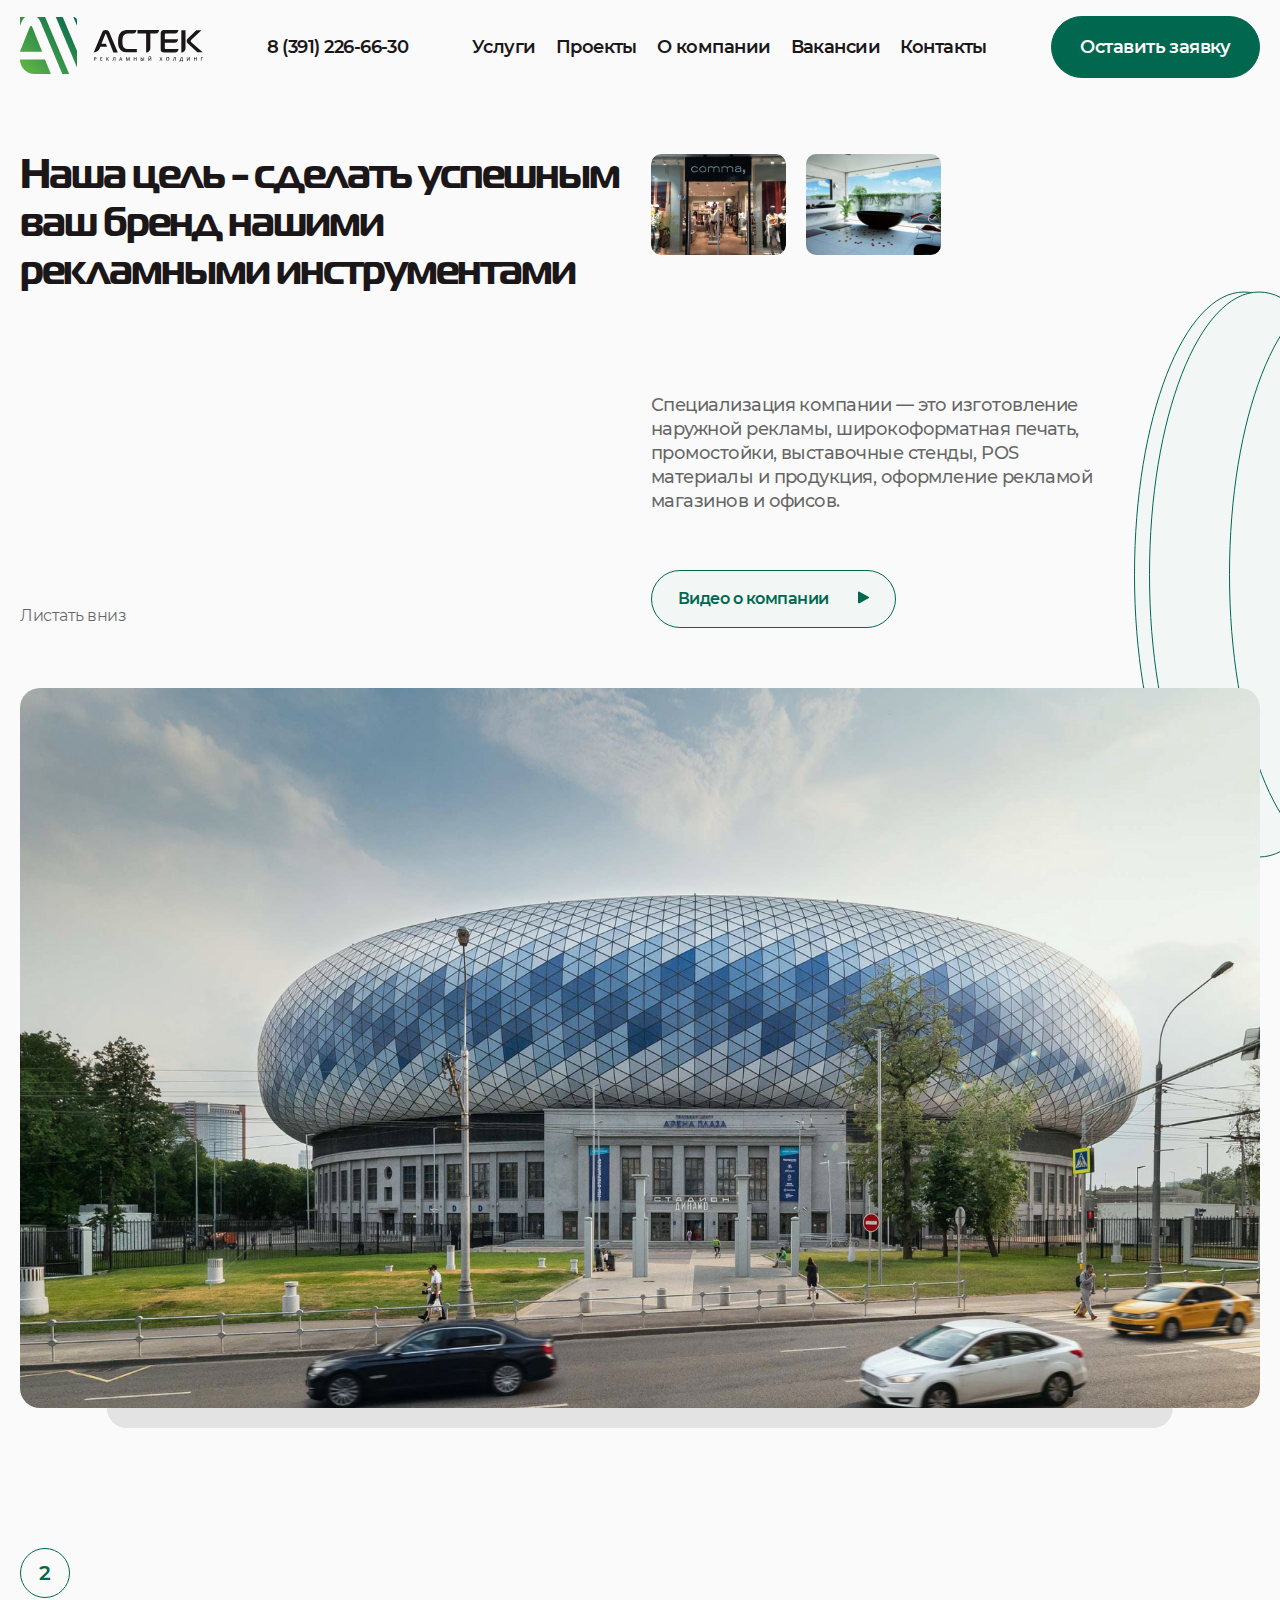
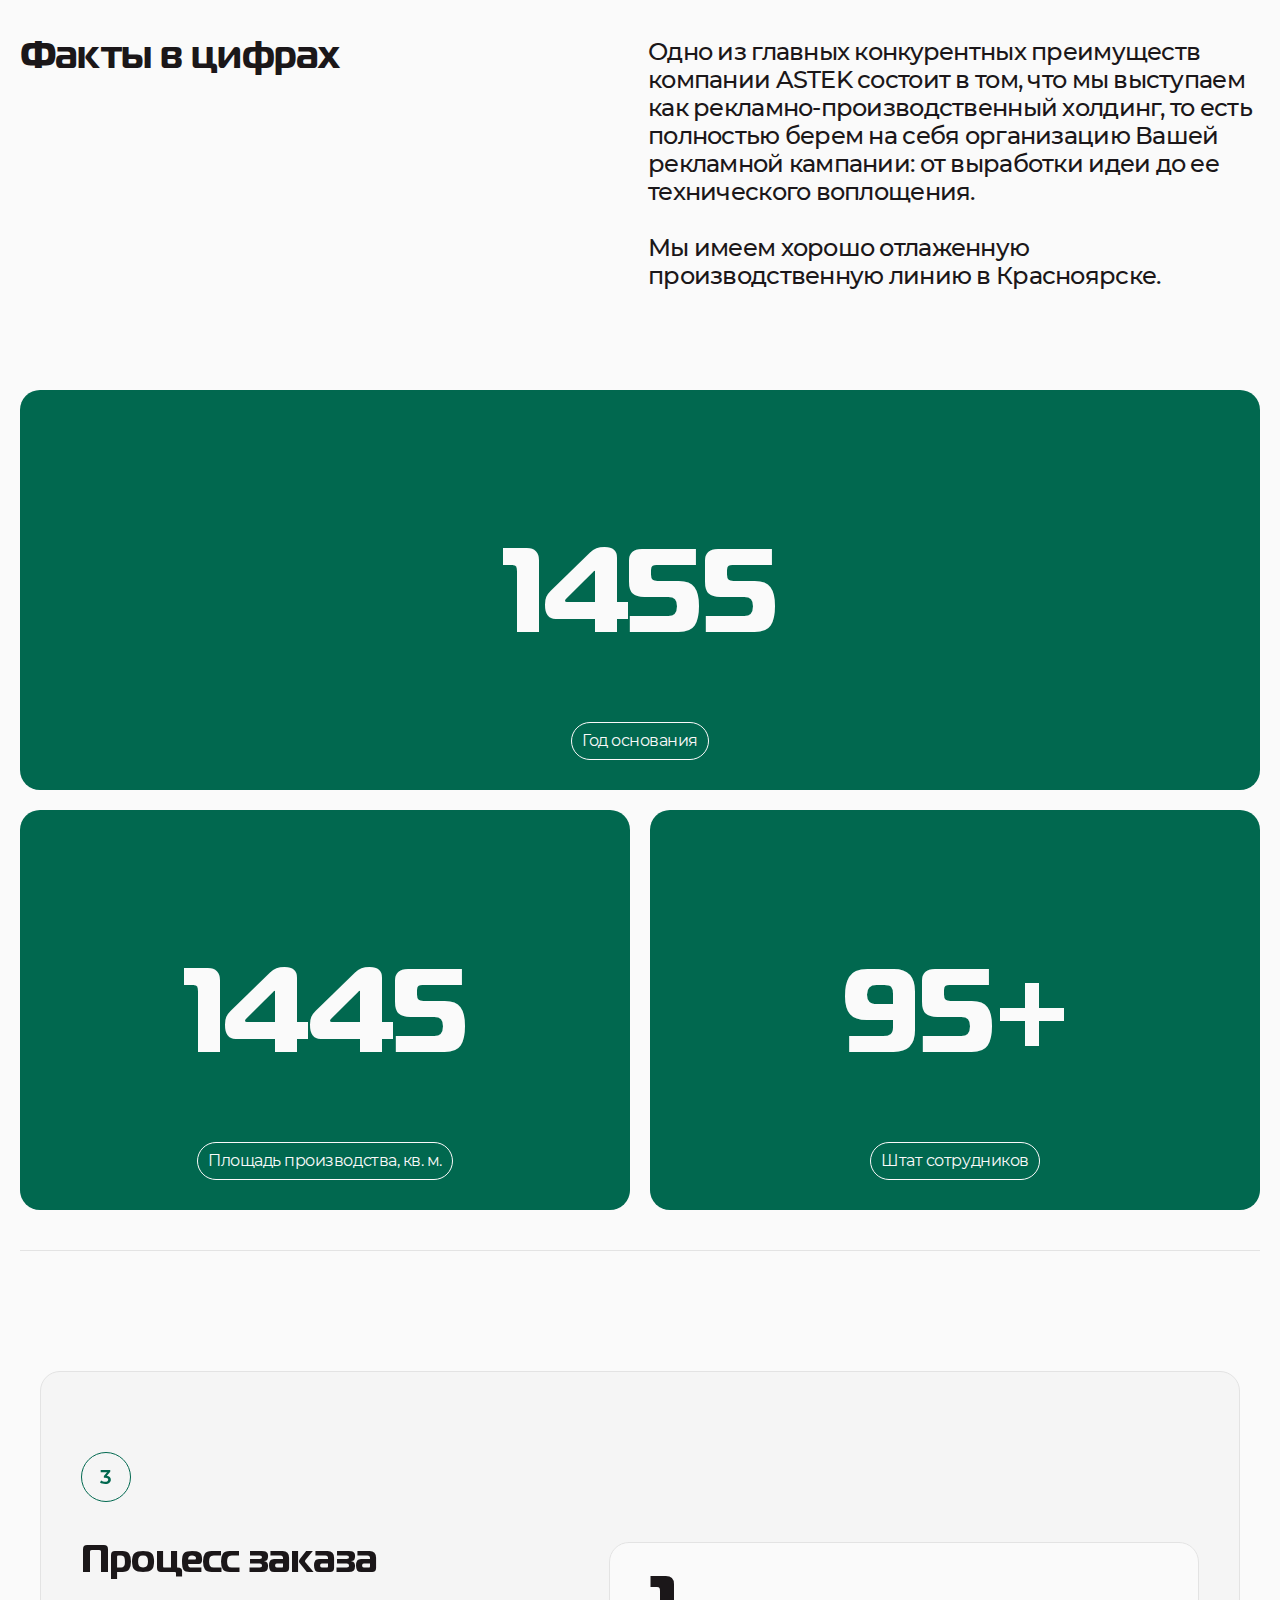
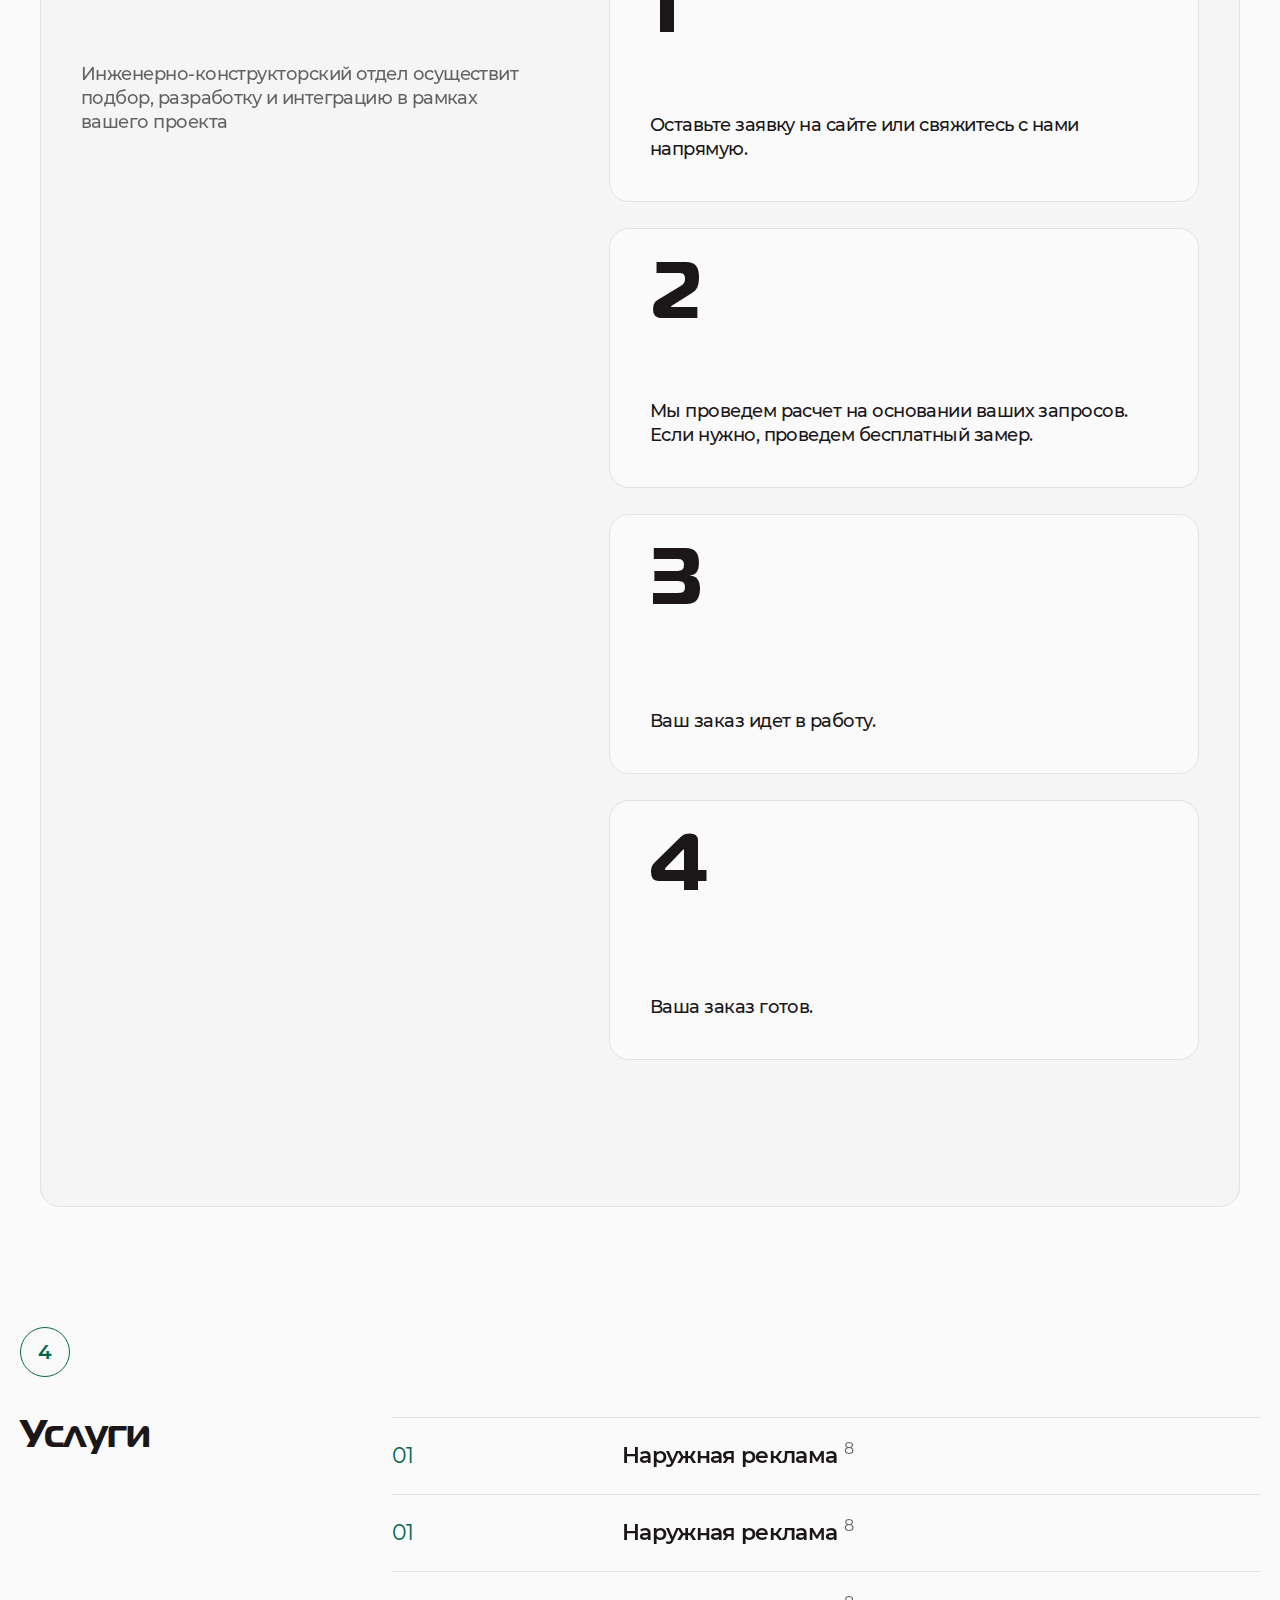
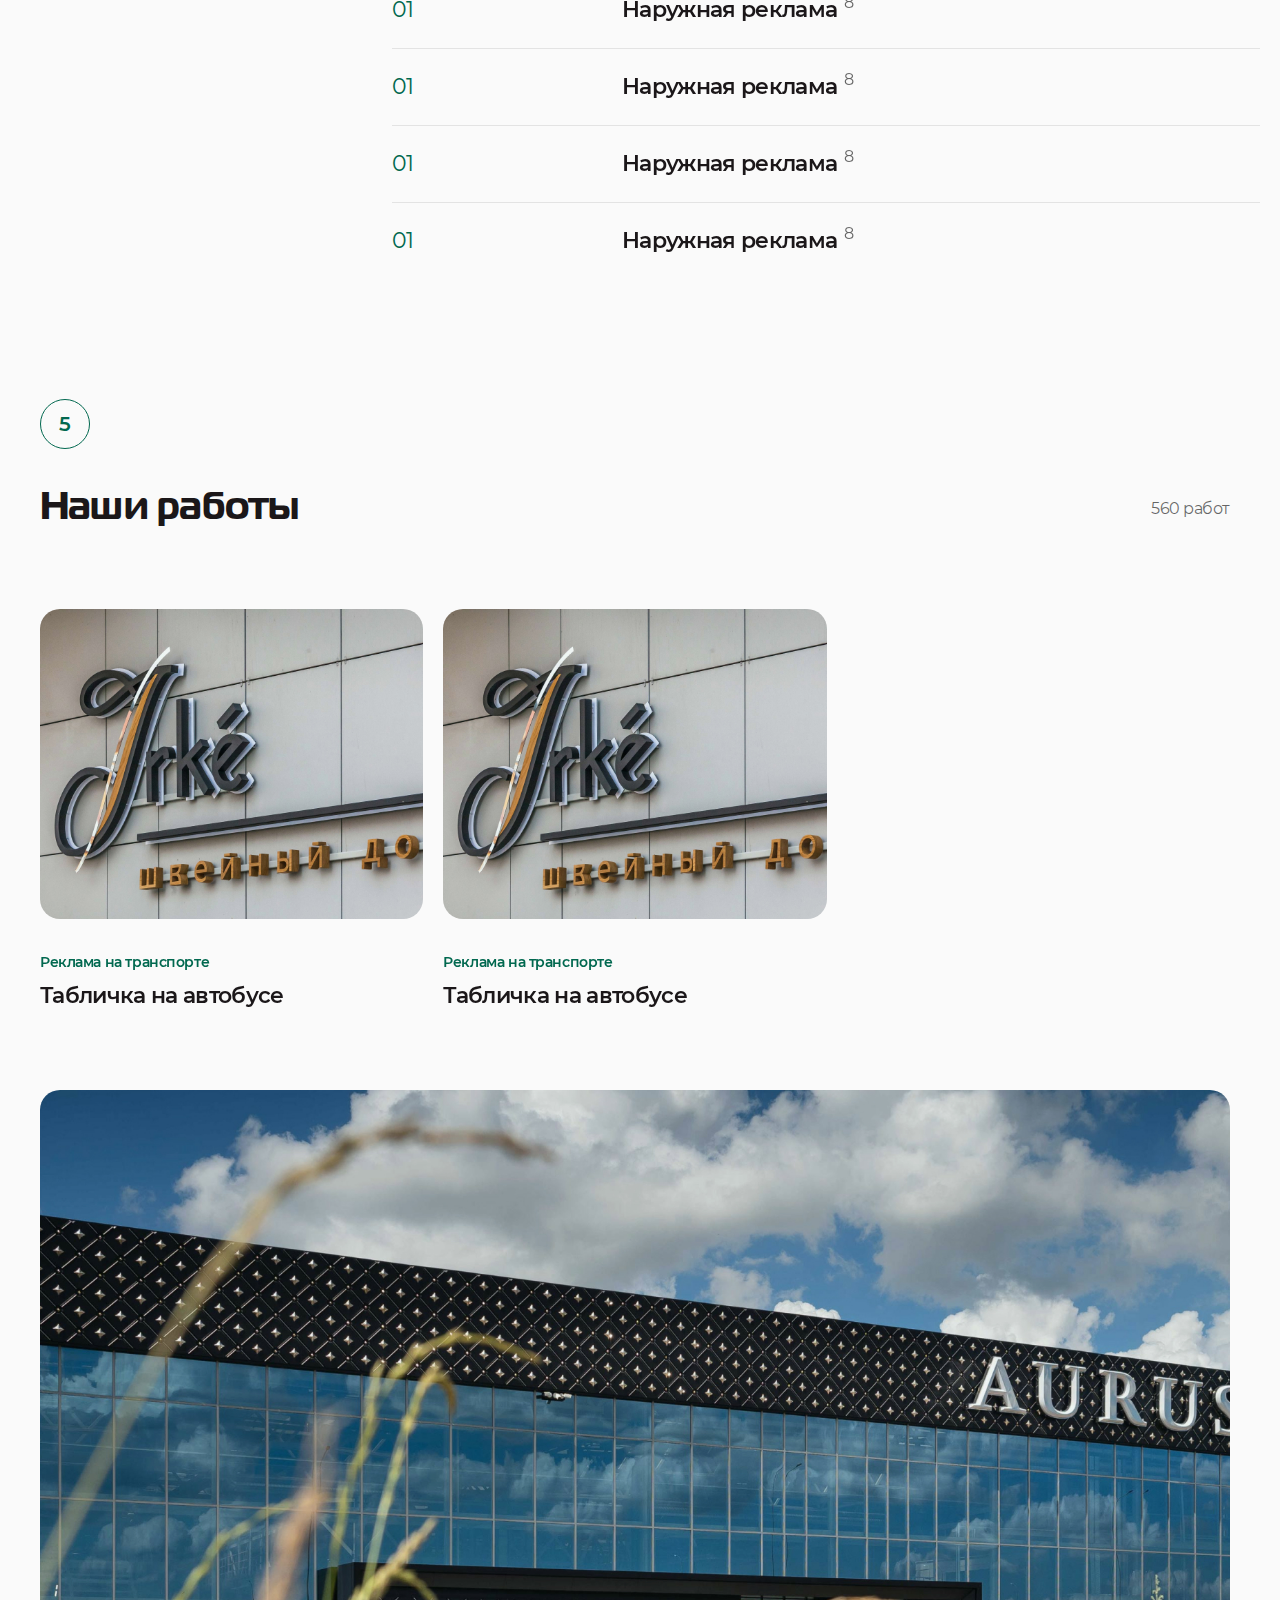
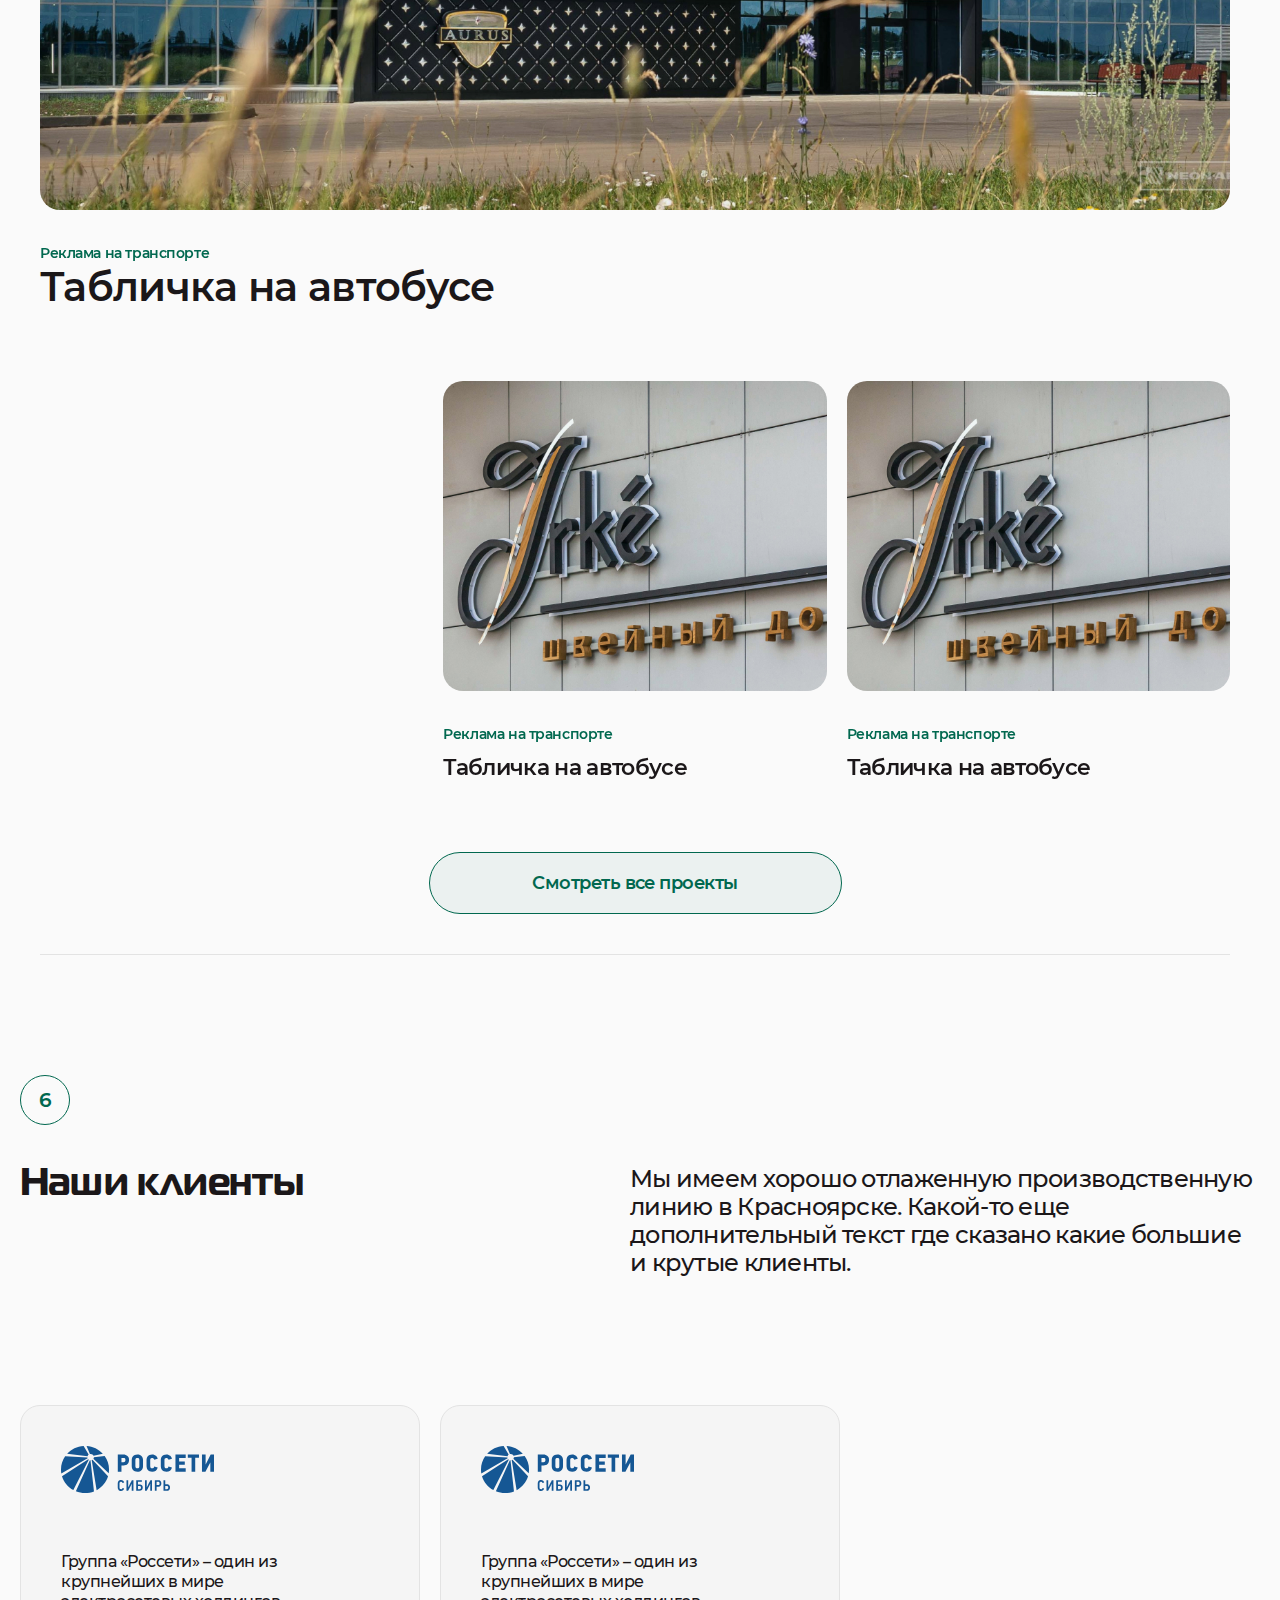
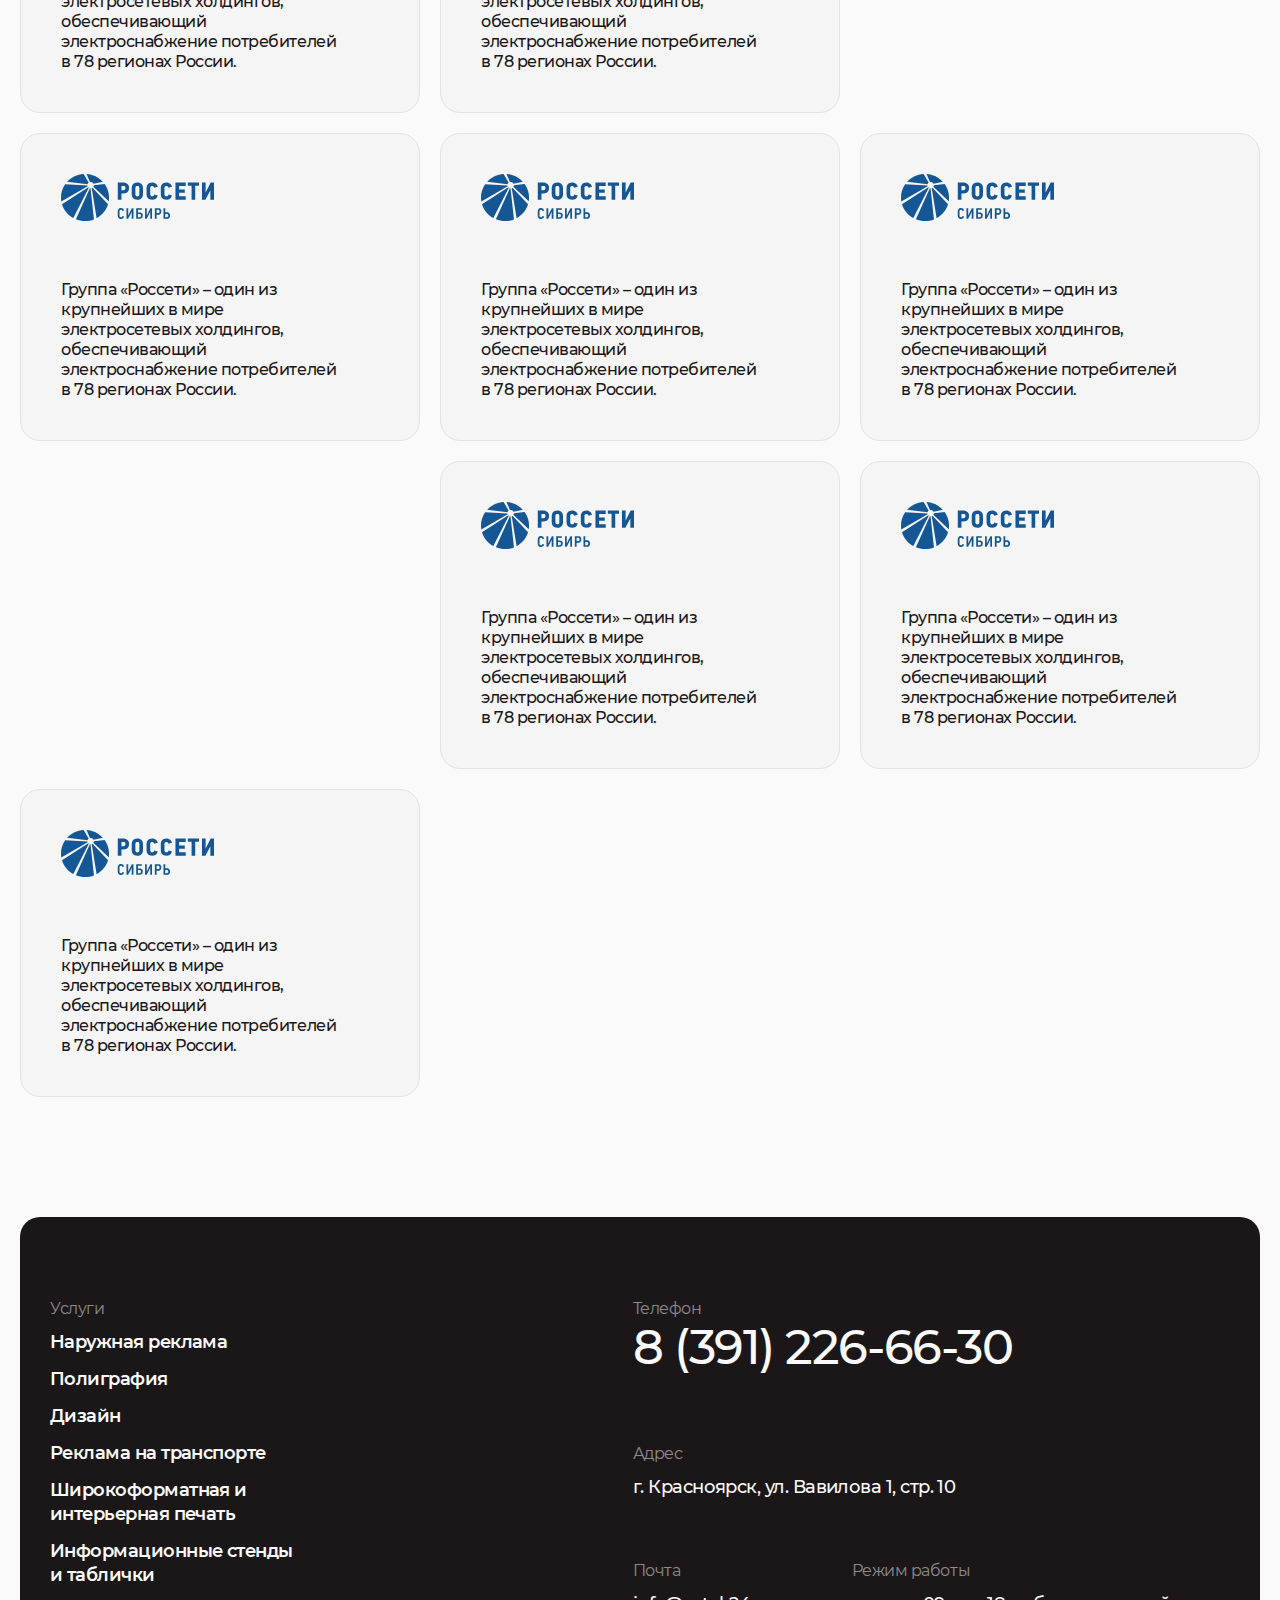
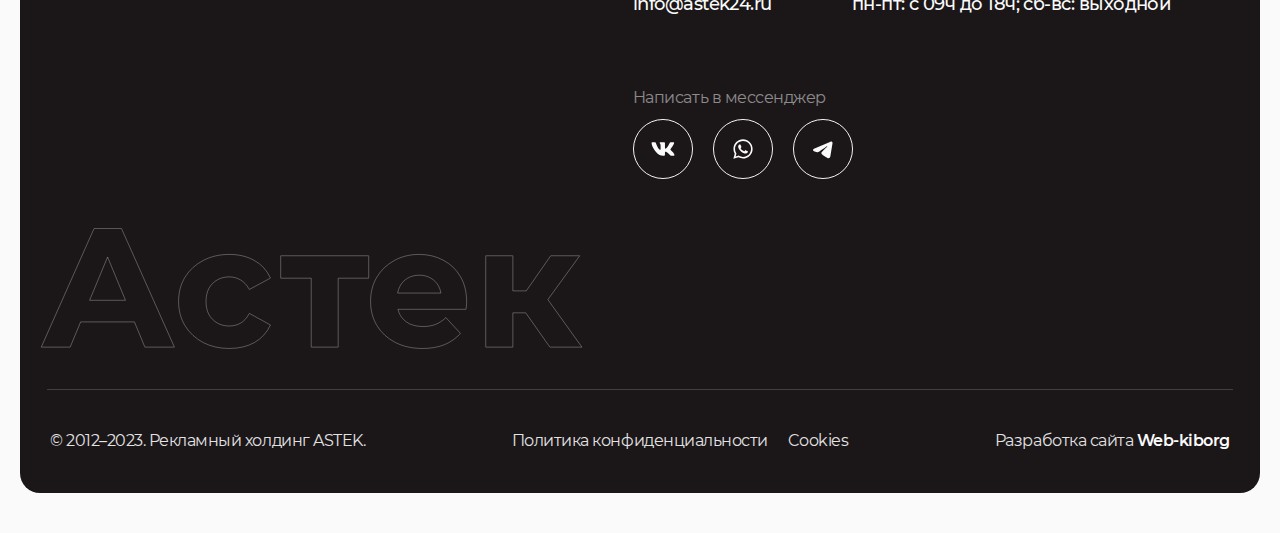
==== commit 5f00443f: "fix style" ====
--- a/index.html
+++ b/index.html
@@ -62,11 +62,11 @@
                         </defs>
                     </svg>
                 </button>
-                <button class="player__zoom-btn popup__player-zoom-btn">
+                <!-- <button class="player__zoom-btn popup__player-zoom-btn">
                     <svg xmlns="http://www.w3.org/2000/svg" width="24" height="24" viewBox="0 0 24 24" fill="none">
                         <path d="M8 2H3C2.73478 2 2.48043 2.10536 2.29289 2.29289C2.10536 2.48043 2 2.73478 2 3V8C2 8.26522 2.10536 8.51957 2.29289 8.70711C2.48043 8.89464 2.73478 9 3 9C3.26522 9 3.51957 8.89464 3.70711 8.70711C3.89464 8.51957 4 8.26522 4 8V4H8C8.26522 4 8.51957 3.89464 8.70711 3.70711C8.89464 3.51957 9 3.26522 9 3C9 2.73478 8.89464 2.48043 8.70711 2.29289C8.51957 2.10536 8.26522 2 8 2ZM8 20H4V16C4 15.7348 3.89464 15.4804 3.70711 15.2929C3.51957 15.1054 3.26522 15 3 15C2.73478 15 2.48043 15.1054 2.29289 15.2929C2.10536 15.4804 2 15.7348 2 16V21C2 21.2652 2.10536 21.5196 2.29289 21.7071C2.48043 21.8946 2.73478 22 3 22H8C8.26522 22 8.51957 21.8946 8.70711 21.7071C8.89464 21.5196 9 21.2652 9 21C9 20.7348 8.89464 20.4804 8.70711 20.2929C8.51957 20.1054 8.26522 20 8 20ZM21 2H16C15.7348 2 15.4804 2.10536 15.2929 2.29289C15.1054 2.48043 15 2.73478 15 3C15 3.26522 15.1054 3.51957 15.2929 3.70711C15.4804 3.89464 15.7348 4 16 4H20V8C20 8.26522 20.1054 8.51957 20.2929 8.70711C20.4804 8.89464 20.7348 9 21 9C21.2652 9 21.5196 8.89464 21.7071 8.70711C21.8946 8.51957 22 8.26522 22 8V3C22 2.73478 21.8946 2.48043 21.7071 2.29289C21.5196 2.10536 21.2652 2 21 2ZM21 15C20.7348 15 20.4804 15.1054 20.2929 15.2929C20.1054 15.4804 20 15.7348 20 16V20H16C15.7348 20 15.4804 20.1054 15.2929 20.2929C15.1054 20.4804 15 20.7348 15 21C15 21.2652 15.1054 21.5196 15.2929 21.7071C15.4804 21.8946 15.7348 22 16 22H21C21.2652 22 21.5196 21.8946 21.7071 21.7071C21.8946 21.5196 22 21.2652 22 21V16C22 15.7348 21.8946 15.4804 21.7071 15.2929C21.5196 15.1054 21.2652 15 21 15Z" fill="#FAFAFA"/>
                     </svg>
-                </button>
+                </button> -->
                 <video controls class="player__video popup__video">
                     <source src="./assets/video/test.mp4" type="video/mp4">
                 </video>
@@ -230,7 +230,7 @@
                         </button>
                     </div>
                 </div>
-                <div class="promo-section__animation">
+                <div class="promo-section__animation promo-section__animation--index">
                     <div class="promo-section__animation-item promo-section__animation-item--first">
                         <svg width="235" height="566" viewBox="0 0 235 566" fill="none"
                             xmlns="http://www.w3.org/2000/svg">
@@ -500,7 +500,7 @@
                                         </span>
                                         <div class="accordeon__heading-group">
                                             <h4 class="accordeon__heading">
-                                                Широкоформатная и интерьерная печать
+                                                Наружная реклама
                                             </h4>
                                             <span class="accordeon__lot">
                                                 8
--- a/css/index.css
+++ b/css/index.css
@@ -1 +1 @@
-@import"../assets/fonts/Montserrat/stylesheet.css";@import"../assets/fonts/Magistral/stylesheet.css";html,body,div,span,applet,object,iframe,h1,h2,h3,h4,h5,h6,p,blockquote,pre,a,abbr,acronym,address,big,cite,code,del,dfn,em,img,ins,kbd,q,s,samp,small,strike,strong,sub,sup,tt,var,b,u,i,center,dl,dt,dd,ol,ul,li,fieldset,form,label,legend,table,caption,tbody,tfoot,thead,tr,th,td,article,aside,canvas,details,embed,figure,figcaption,footer,header,hgroup,menu,nav,output,ruby,section,summary,time,mark,audio,video{margin:0;padding:0;border:0;font-size:100%;font:inherit;vertical-align:baseline}article,aside,details,figcaption,figure,footer,header,hgroup,menu,nav,section{display:block}body{line-height:1}ol,ul{list-style:none}blockquote,q{quotes:none}blockquote:before,blockquote:after,q:before,q:after{content:"";content:none}table{border-collapse:collapse;border-spacing:0}a{text-decoration:none;color:inherit}*{box-sizing:border-box}html,body{width:100%;min-height:100%;position:relative;overflow-x:clip;scroll-behavior:smooth}body{font-family:"Montserrat",sans-serif;min-width:320px;background-color:#fafafa}body.no-scroll{overflow:hidden}.page{width:100%;min-height:100%}section{margin-bottom:120px;padding:0px 40px}@media(max-width: 1359px){section{padding:0px 30px}}.no-scroll{overflow:hidden}.burger{display:none;width:24px;cursor:pointer;z-index:30}.burger__btn{transition:backgroud .38s ease-in-out}.burger__btn span{display:block;width:100%;height:3px;background:#000;transition:all .3s;position:relative}.burger span+span{margin-top:7px}.burger-active{position:fixed;top:10px;right:10px;z-index:999}.burger .--active span{background:#000}.burger .--active span:nth-child(1){animation:ease .7s top forwards}.burger .--notActive span:nth-child(1){animation:ease .7s top-2 forwards}.burger .--active span:nth-child(2){animation:ease .7s scaled forwards}.burger .--notActive span:nth-child(2){animation:ease .7s scaled-2 forwards}.burger .--active span:nth-child(3){margin-top:31px;animation:ease .7s bottom forwards}.burger .--notActive span:nth-child(3){animation:ease .7s bottom-2 forwards}@keyframes top{0%{top:0;transform:rotate(0)}50%{top:22px;transform:rotate(0)}100%{top:22px;transform:rotate(45deg)}}@keyframes top-2{0%{top:22px;transform:rotate(45deg)}50%{top:22px;transform:rotate(0deg)}100%{top:0;transform:rotate(0deg)}}@keyframes bottom{0%{bottom:0;transform:rotate(0)}50%{bottom:22px;transform:rotate(0)}100%{bottom:22px;transform:rotate(135deg)}}@keyframes bottom-2{0%{bottom:22px;transform:rotate(135deg)}50%{bottom:22px;transform:rotate(0)}100%{bottom:0;transform:rotate(0)}}@keyframes scaled{50%{transform:scale(0)}100%{transform:scale(0)}}@keyframes scaled-2{0%{transform:scale(0)}50%{transform:scale(0)}100%{transform:scale(1)}}section{width:100%}.wrapper{width:100%;height:100%;max-width:1920px;margin:0 auto;display:flex;align-items:center}@media(max-width: 414px){.wrapper{padding:0;max-width:1880px}}.btn{text-align:center;display:inline-block;color:#fafafa;leading-trim:both;text-edge:cap;font-family:"Montserrat",sans-serif;font-size:18px;font-style:normal;font-weight:600;line-height:24px;border-radius:80px;background:#01684f;letter-spacing:-0.54px;padding:1em 1.6em;border:1px solid #01684f;transition:.23s;cursor:pointer}.btn:hover{background:rgba(1,104,79,.06);color:#01684f}.btn:active{transform:scale(0.96)}.btn--dif{color:var(--unnamed, #01684F);border-radius:80px;border:1px solid var(--unnamed, #01684F);background:rgba(1,104,79,.06)}.no-scroll{overflow:hidden}.mobile-menu{padding-top:130px;position:fixed;padding-right:20px;padding-bottom:60px;padding-left:20px;display:flex;flex-direction:column;background:#fafafa;width:100%;height:100%;z-index:2;width:100%;height:100%;transform:translateY(-150%);transition:transform .6s ease-in-out}@media(min-width: 1360px){.mobile-menu{padding-top:calc(0.0535714286*100vw + 57.1428571429px)}}@media(min-width: 1920px){.mobile-menu{padding-top:160px}}.mobile-menu.active{transform:translateX(0)}.mobile-menu .promo-section__animation{right:-50%;bottom:50%;translate:-25% 50%;height:-moz-fit-content;height:fit-content}.mobile-menu__nav{gap:30px;display:flex;flex-direction:column}@media(min-width: 1360px){.mobile-menu__nav{gap:calc(0.0321428571*100vw + -13.7142857143px)}}@media(min-width: 1920px){.mobile-menu__nav{gap:48px}}.mobile-menu__nav-link{font-size:21px;color:var(--unnamed, #1B1719);font-weight:600}@media(min-width: 1360px){.mobile-menu__nav-link{font-size:calc(0.0053571429*100vw + 13.7142857143px)}}@media(min-width: 1920px){.mobile-menu__nav-link{font-size:24px}}.mobile-menu__socials-group{margin-bottom:30px;margin-top:auto}@media(min-width: 1360px){.mobile-menu__socials-group{margin-bottom:calc(0.0535714286*100vw + -42.8571428571px)}}@media(min-width: 1920px){.mobile-menu__socials-group{margin-bottom:60px}}.mobile-menu__socials-group-text{color:rgba(0,0,0,.5);font-size:16px;margin-bottom:25px}.mobile-menu__btn{max-width:375px}.header{width:100%;padding:16px 40px;position:relative;z-index:4;background-color:#fafafa}.header__wrapper{padding:0}.header__logo-link{margin-right:auto}.header__tel-link{margin-right:auto}.header__nav{margin-right:184px;display:flex;align-items:center;gap:20px}.header__nav-link{position:relative;color:#1b1719;leading-trim:both;text-edge:cap;font-family:"Montserrat",sans-serif;font-size:18px;font-style:normal;font-weight:600;line-height:24px;letter-spacing:-0.54px;transition:.23s}.header__nav-link:hover{color:rgba(1,104,79,.8)}.header__nav-link.active{color:#01684f}.header__btn:hover{color:#fafafa;background:#015641}.header__mobile-menu{display:none;align-items:center}.header__mobile-tel-link svg{width:30px}@media(min-width: 1360px){.header__mobile-tel-link svg{width:calc(0.0107142857*100vw + 15.4285714286px)}}@media(min-width: 1920px){.header__mobile-tel-link svg{width:36px}}.tel-link{position:relative;color:#1b1719;leading-trim:both;text-edge:cap;font-family:"Montserrat",sans-serif;font-size:18px;font-style:normal;font-weight:600;line-height:24px;letter-spacing:-0.54px;transition:.23s}.tel-link:hover{color:rgba(1,104,79,.8)}.promo-section{position:relative;margin-top:100px;margin-bottom:80px}.promo-section__wrapper{display:grid;grid-template-columns:repeat(2, 1fr);gap:22px}.promo-section__col{width:100%;height:100%;display:flex;flex-direction:column;align-items:flex-start;justify-content:start}.promo-section__heading{margin-bottom:285px;max-width:755px}.promo-section__small-text,.vacancy-section__subtext,.projects-section__text{color:rgba(0,0,0,.6);leading-trim:both;text-edge:cap;font-family:"Montserrat",sans-serif;font-size:16px;font-style:normal;font-weight:400;line-height:24px;letter-spacing:-0.48px}.promo-section__gallery{max-width:300px;margin-bottom:189px;display:flex;align-items:center;flex-wrap:wrap;gap:20px}.promo-section__gallery-img{width:135px;height:101px;flex-shrink:0;-o-object-fit:cover;object-fit:cover;-o-object-position:center;object-position:center;border-radius:10px}.promo-section__text-content{max-width:445px;margin-bottom:57px;display:flex;flex-direction:column;align-items:flex-start;justify-content:start;gap:24px}.promo-section__text-content p{color:rgba(0,0,0,.6);leading-trim:both;text-edge:cap;font-family:"Montserrat",sans-serif;font-size:18px;font-style:normal;font-weight:500;line-height:24px;letter-spacing:-0.54px}.promo-section__btn{width:100%;max-width:245px}.promo-section__btnHidden{display:none}.promo-section__animation{position:absolute;right:-13px;bottom:-212px;height:556px;z-index:-1}.promo-section__animation--contacts{bottom:-397px}.promo-section__animation--vacancy{transform:rotate(90deg);top:-185px;right:-223px;bottom:unset}.promo-section__animation-item--second{top:0;right:-80px;position:absolute;animation:discSlide .8s linear 1}h1.heading,h1{font-size:40px;color:#1b1719;leading-trim:both;text-edge:cap;font-family:"Magistral",sans-serif;font-style:normal;font-weight:700;line-height:56px;letter-spacing:-2.56px}@media(min-width: 1360px){h1.heading,h1{font-size:calc(0.0357142857*100vw + -8.5714285714px)}}@media(min-width: 1920px){h1.heading,h1{font-size:60px}}.btn--icon{display:flex;align-items:center;justify-content:space-between;border-radius:40px;border:1px solid #01684f;background:#f2f7f6;color:#01684f;font-size:16px;font-style:normal;font-weight:600;line-height:24px;letter-spacing:-0.48px}.btn--icon:hover{background-color:#01684f;color:#fafafa}.btn--icon:hover path{fill:#fafafa}.image-section{margin-bottom:120px;padding-bottom:20px;background-image:url("../assets/img/image-section-background.png");background-repeat:no-repeat;background-size:80%;background-position:center bottom}.image-section__img{width:100%;max-width:1840px;height:1034px;-o-object-fit:cover;object-fit:cover;-o-object-position:center;object-position:center;border-radius:20px}.facts-section{width:100%}.facts-section__wrapper{flex-direction:column;align-items:flex-start;justify-content:start}.facts-section__counter,.clients-section__counter,.works-section__counter,.process-section__counter{margin-bottom:40px}.facts-section__col-group{width:100%;display:grid;grid-template-columns:repeat(2, 1fr);gap:16px}.facts-section__text-content p{color:#1b1719;leading-trim:both;text-edge:cap;font-family:"Montserrat",sans-serif;font-size:30px;font-style:normal;font-weight:500;line-height:34px;letter-spacing:-0.9px}.facts-section__group{width:100%;margin-top:100px;display:grid;grid-template-columns:49.46% 24.18% 24.18%;gap:20px;grid-template-rows:minmax(400px, 1fr);padding-bottom:40px;border-bottom:1px solid #e3e3e3}.facts-section__group-item{width:100%;height:100%;display:flex;padding:30px;flex-direction:column;align-items:center;justify-content:end;gap:97px;border-radius:20px;background:#01684f}.facts-section__group-item-label{padding:6px 10px;color:#fafafa;text-align:right;leading-trim:both;text-edge:cap;font-family:"Montserrat",sans-serif;font-size:16px;font-style:normal;font-weight:400;line-height:24px;letter-spacing:-0.48px;border-radius:30px;border:1px solid #fafafa}.facts-section__group-item-counter{transition:1s;color:#fafafa;text-align:center;leading-trim:both;text-edge:cap;font-family:"Magistral",sans-serif;font-size:120px;font-style:normal;font-weight:700;line-height:50px;letter-spacing:-2.4px}.counter{width:2.5em;height:2.5em;border-radius:40px;border:1px solid #01684f;color:#01684f;text-align:center;leading-trim:both;text-edge:cap;font-family:"Montserrat",sans-serif;font-size:20px;font-style:normal;font-weight:600;line-height:34px;letter-spacing:-0.6px;flex-shrink:0;display:flex;align-items:center;justify-content:center}h2.subheading,h2{margin-bottom:80px;color:#1b1719;leading-trim:both;text-edge:cap;font-family:"Magistral",sans-serif;font-size:48px;font-style:normal;font-weight:700;line-height:44px;letter-spacing:-0.96px}.process-section{padding:0 40px}.process-section__wrapper{width:100%;max-width:1840px;flex-direction:column;align-items:flex-start;justify-content:start;padding:80px 40px;padding-bottom:160px;border-radius:20px;border:1px solid #e3e3e3;background:#f5f5f5}.process-section__sticky-content{position:sticky;left:0;top:47px}.process-section__col:first-child{position:sticky;left:0;top:110px}.process-section__col-group{width:100%;display:flex;align-items:flex-start;justify-content:start;justify-content:space-between;gap:32px}.process-section__heading{margin-bottom:70px}.process-section__text-content p{max-width:445px;color:rgba(0,0,0,.6);leading-trim:both;text-edge:cap;font-family:"Montserrat",sans-serif;font-size:18px;font-style:normal;font-weight:500;line-height:24px;letter-spacing:-0.54px}.process-section__card-list{display:grid;margin-top:90px;width:100%;grid-template-columns:1fr}.process-section__ordered-card{max-width:910px;position:sticky;top:210px}.ordered-card{width:100%;height:233px;padding:40px;display:flex;flex-direction:column;align-items:flex-start;justify-content:space-between;border-radius:20px;border:1px solid #e3e3e3;background:#fafafa}.ordered-card__counter{color:#1b1719;leading-trim:both;text-edge:cap;font-family:"Magistral",sans-serif;font-size:100px;font-style:normal;font-weight:700;line-height:70%;letter-spacing:-2px}.ordered-card p{color:#1b1719;leading-trim:both;text-edge:cap;font-family:"Montserrat",sans-serif;font-size:18px;font-style:normal;font-weight:500;line-height:24px;letter-spacing:-0.54px}.offers-section__wrapper{flex-direction:column;align-items:flex-start;justify-content:start}.offers-section__col-group{width:100%;display:grid;grid-template-columns:32.61% 66.3%;gap:16px}.offers-section__accordeon-list{width:100%;display:flex;flex-direction:column;align-items:flex-start;justify-content:start}.accordeon{width:100%;border-top:1px solid #e3e3e3;padding:24px 0px;cursor:pointer;transition:.23s}.accordeon__header{width:100%;display:flex;align-items:center}.accordeon__counter{margin-right:24%;color:#01684f;leading-trim:both;text-edge:cap;font-family:"Montserrat",sans-serif;font-size:22px;font-style:normal;font-weight:400;line-height:28px;letter-spacing:-0.66px}.accordeon__heading-group{position:relative}.accordeon__heading{color:#1b1719;leading-trim:both;text-edge:cap;font-family:"Montserrat",sans-serif;font-size:22px;font-style:normal;font-weight:600;line-height:28px;letter-spacing:-0.66px}.accordeon__lot{position:absolute;right:-16px;top:-5px;color:rgba(0,0,0,.6);leading-trim:both;text-edge:cap;font-family:"Montserrat",sans-serif;font-size:16px;font-style:normal;font-weight:400;line-height:24px;letter-spacing:-0.48px}.accordeon__content{max-height:0px;opacity:0;visibility:hidden;transition:.23s max-height}.accordeon__list{display:flex;flex-direction:column;align-items:flex-start;justify-content:start;gap:6px}.accordeon.active .accordeon__content{display:block;visibility:visible;opacity:1}.accordeon.active .accordeon__list{margin-left:25.6%;margin-top:26px}.accordeon__list-item-img{position:absolute;width:100%;max-width:290px;height:218px;right:0;top:-97px;z-index:4;transition:.23s;opacity:0}.accordeon__list-item{width:100%;position:relative}.accordeon__list-item-link:hover+.accordeon__list-item-img{opacity:1}.link{white-space:nowrap;display:inline-block;border-radius:30px;border:1px solid #01684f;color:#01684f;leading-trim:both;text-edge:cap;padding:5px 10px;font-family:"Montserrat",sans-serif;font-size:16px;font-style:normal;font-weight:600;line-height:150%;letter-spacing:-0.48px;transition:.23s}.link:hover{background-color:#01684f;color:#fafafa}.link:active{transform:scale(0.95)}.works-section{padding-bottom:40px;padding-left:40px;padding-right:50px}.works-section__wrapper{flex-direction:column;align-items:flex-start;justify-content:start;padding:0;border-bottom:1px solid #e3e3e3}.works-section h2{margin-bottom:0}.works-section__heading-field{width:100%;margin-bottom:80px;display:flex;align-items:center;justify-content:space-between;gap:16px}.works-section__text{color:rgba(0,0,0,.6);text-align:right;leading-trim:both;text-edge:cap;font-family:"Montserrat",sans-serif;font-size:16px;font-style:normal;font-weight:400;line-height:24px;letter-spacing:-0.48px}.works-section__gallery{width:100%;display:flex;gap:80px;flex-direction:column;align-items:flex-start;justify-content:start}.works-section__gallery-row{width:100%;display:grid;grid-template-columns:repeat(3, 1fr);gap:20px}.works-section__gallery-card{width:100%}.works-section__gallery-card:hover .works-section__gallery-card-heading::after,.works-section__gallery-card:hover .detail-section__gallery-card-heading::after{max-width:100%}.works-section__gallery-card-image-wrapper,.detail-section__gallery-card-image-wrapper{width:100%;height:450px;display:inline-block;overflow:hidden;border-radius:20px;margin-bottom:10px}.works-section__gallery-card-image-wrapper--large{width:100%;height:1034px}.works-section__gallery-card-image-wrapper:hover img,.detail-section__gallery-card-image-wrapper:hover img{transform:scale(1.05)}.works-section__gallery-card-image-wrapper:hover+.works-section__gallery-card-category+.works-section__gallery-card-heading-link .works-section__gallery-card-heading,.works-section__gallery-card-image-wrapper:hover+.works-section__gallery-card-category+.works-section__gallery-card-heading-link .detail-section__gallery-card-heading,.works-section__gallery-card-image-wrapper:hover+.detail-section__gallery-card-category+.works-section__gallery-card-heading-link .works-section__gallery-card-heading,.works-section__gallery-card-image-wrapper:hover+.detail-section__gallery-card-category+.works-section__gallery-card-heading-link .detail-section__gallery-card-heading,.detail-section__gallery-card-image-wrapper:hover+.works-section__gallery-card-category+.works-section__gallery-card-heading-link .works-section__gallery-card-heading,.detail-section__gallery-card-image-wrapper:hover+.works-section__gallery-card-category+.works-section__gallery-card-heading-link .detail-section__gallery-card-heading,.detail-section__gallery-card-image-wrapper:hover+.detail-section__gallery-card-category+.works-section__gallery-card-heading-link .works-section__gallery-card-heading,.detail-section__gallery-card-image-wrapper:hover+.detail-section__gallery-card-category+.works-section__gallery-card-heading-link .detail-section__gallery-card-heading{text-decoration-color:#1b1719}.works-section__gallery-card-image{width:100%;height:100%;-o-object-fit:cover;object-fit:cover;-o-object-position:center;object-position:center;transition:.23s}.works-section__gallery-card-category,.detail-section__gallery-card-category{position:relative;display:inline-block;margin-bottom:10px;color:#01684f;leading-trim:both;text-edge:cap;font-family:"Montserrat",sans-serif;font-size:14px;font-style:normal;font-weight:600;line-height:20px;letter-spacing:-0.42px;transition:.23s;text-decoration:underline;text-decoration-color:rgba(0,0,0,0)}.works-section__gallery-card-category:hover,.detail-section__gallery-card-category:hover{text-decoration-color:#01684f}.works-section__gallery-card-head,.works-section__gallery-card-heading,.detail-section__gallery-card-heading{width:-moz-fit-content;width:fit-content;color:#1b1719;font-family:"Montserrat",sans-serif;font-style:normal;font-weight:600;line-height:28px;letter-spacing:-0.66px;text-decoration:underline;text-decoration-color:rgba(0,0,0,0);transition:.23s}.works-section__gallery-card-head{font-size:40px}.works-section__gallery-card-heading,.detail-section__gallery-card-heading{position:relative;font-size:22px}.works-section__gallery-card-heading:hover,.detail-section__gallery-card-heading:hover{text-decoration-color:#1b1719}.works-section__btn{margin:0 auto;margin-top:70px;padding:18px;width:100%;text-align:center;max-width:600px;border-radius:80px;border:1px solid #01684f;background:rgba(1,104,79,.06);color:#01684f}.works-section__btn:hover{background-color:#01684f;color:#fafafa}.clients-section{margin-top:120px}.clients-section--about h2{margin-bottom:80px}.clients-section__wrapper{flex-direction:column;align-items:flex-start;justify-content:start}.clients-section__block-list{width:100%;display:grid;grid-template-columns:repeat(4, 1fr);grid-template-rows:auto;gap:20px}.clients-section__heading-field{margin-bottom:120px;width:100%;display:flex;align-items:start;justify-content:space-between}@media(min-width: 1360px){.clients-section__heading-field{margin-bottom:calc(0.0714285714*100vw + 22.8571428571px)}}@media(min-width: 1920px){.clients-section__heading-field{margin-bottom:160px}}.clients-section__text-content{max-width:910px}.clients-section__text-content p{color:#1b1719;leading-trim:both;text-edge:cap;font-family:"Montserrat",sans-serif;font-size:30px;font-style:normal;font-weight:500;line-height:34px;letter-spacing:-0.9px}.block{width:100%;max-width:445px;height:308px;display:flex;flex-direction:column;align-items:flex-start;justify-content:space-between;padding:40px;padding-right:80px;border-radius:20px;border:1px solid #e3e3e3;background:rgba(227,227,227,.2)}.block p{color:#1b1719;leading-trim:both;text-edge:cap;font-family:"Montserrat",sans-serif;font-size:16px;font-style:normal;font-weight:500;line-height:20px;letter-spacing:-0.48px}.block--empty{background:none;border:none}.footer{width:100%;padding-left:40px;padding-right:40px;margin-bottom:40px}.footer__top-wrapper{gap:25px;border-top-left-radius:20px;border-top-right-radius:20px;background:#1b1719;padding-top:80px;padding-bottom:207px;padding-left:40px;padding-right:40px;display:grid;align-items:flex-start;grid-template-columns:47.28% 49.46%;background-image:url("../assets/svg/footer-company-name.svg");background-repeat:no-repeat;background-position:left 40px bottom 40px}@media(min-width: 1360px){.footer__top-wrapper{gap:calc(0.0535714286*100vw + -47.8571428571px)}}@media(min-width: 1920px){.footer__top-wrapper{gap:55px}}.footer__bottom-wrapper{border-bottom-left-radius:20px;border-bottom-right-radius:20px;position:relative;background:#1b1719;padding:40px}.footer__bottom-wrapper::after{content:"";width:95.65%;height:1px;position:absolute;left:0;right:0;top:0;margin:0 auto;background-color:rgba(227,227,227,.2)}.footer__col{display:flex;flex-direction:column;align-items:flex-start;justify-content:start}.footer__col-heading{margin-bottom:9px;color:rgba(255,255,255,.5);leading-trim:both;text-edge:cap;font-family:"Montserrat",sans-serif;font-size:16px;font-style:normal;font-weight:400;line-height:24px;letter-spacing:-0.48px}.footer__nav{display:grid;grid-template-columns:repeat(2, 290px);row-gap:13px;-moz-column-gap:20px;column-gap:20px}.footer__nav-link{color:#fafafa;leading-trim:both;text-edge:cap;font-family:"Montserrat",sans-serif;font-size:18px;font-style:normal;font-weight:600;line-height:24px;letter-spacing:-0.54px;text-decoration:underline;text-decoration-color:rgba(0,0,0,0);transition:.23s}.footer__nav-link:hover{text-decoration-color:#fafafa}.footer__tel-link{color:#fafafa;leading-trim:both;text-edge:cap;font-family:"Montserrat",sans-serif;font-size:48px;font-style:normal;font-weight:500;line-height:34px;letter-spacing:-1.44px;text-decoration:underline;text-decoration-color:rgba(0,0,0,0);transition:.23s}.footer__tel-link:hover{text-decoration-color:#fafafa}.footer__col-item p{color:#fafafa;leading-trim:both;text-edge:cap;font-family:"Montserrat",sans-serif;font-size:18px;font-style:normal;font-weight:500;line-height:24px;letter-spacing:-0.54px}.footer__col-item:first-child{margin-bottom:75px}.footer__col-group{margin-top:60px;margin-bottom:70px;display:flex;align-items:flex-start;justify-content:start;gap:80px}.footer__col-group p{color:#fafafa;leading-trim:both;text-edge:cap;font-family:"Montserrat",sans-serif;font-size:18px;font-style:normal;font-weight:500;line-height:24px;letter-spacing:-0.54px}.footer__link{color:#fafafa;leading-trim:both;text-edge:cap;font-family:"Montserrat",sans-serif;font-size:18px;font-style:normal;font-weight:500;line-height:24px;letter-spacing:-0.54px;text-decoration:underline;text-decoration-color:rgba(0,0,0,0);transition:.23s}.footer__link:hover{text-decoration-color:#fafafa}.footer__socials{display:flex;align-items:center;gap:20px}.footer__socials-link svg{width:60px;height:60px}.footer__socials-link:hover svg{fill:rgba(255,255,255,.1)}.footer__copyrights{margin-right:auto;color:#e3e3e3;leading-trim:both;text-edge:cap;font-family:"Montserrat",sans-serif;font-size:16px;font-style:normal;font-weight:400;line-height:24px;letter-spacing:-0.48px}.footer__bottom-menu{margin-right:293px;display:flex;align-items:center;gap:20px}.footer__bottom-link{color:#e3e3e3;leading-trim:both;text-edge:cap;font-family:"Montserrat",sans-serif;font-size:16px;font-style:normal;font-weight:400;line-height:24px;letter-spacing:-0.48px;transition:.23s;text-decoration:underline;text-decoration-color:rgba(0,0,0,0)}.footer__bottom-link:hover{text-decoration-color:#fafafa}.footer__madeby{color:#e3e3e3;text-align:right;leading-trim:both;text-edge:cap;font-family:"Montserrat",sans-serif;font-size:16px;font-style:normal;font-weight:400;line-height:24px;letter-spacing:-0.48px}.footer__madeby:hover b{text-decoration-color:#fafafa}.footer__madeby b{color:#fafafa;leading-trim:both;text-edge:cap;font-family:"Montserrat",sans-serif;font-size:16px;font-style:normal;font-weight:600;line-height:24px;letter-spacing:-0.48px;text-decoration:underline;text-decoration-color:rgba(0,0,0,0);transition:.23s}.overlay{position:fixed;left:0;top:0;width:100%;height:100%;background-color:#1b1719;display:flex;overflow-y:auto;padding:50px 40px 40px 40px;z-index:6;visibility:hidden;opacity:0;transition:.23s}.overlay--half{background:rgba(0,0,0,.6)}.overlay.overlay--active{opacity:1;visibility:visible}.popup{margin:auto;width:100%;height:100%;display:flex;flex-direction:column;align-items:flex-start;justify-content:start;transform:translateY(-200%);opacity:0;visibility:hidden;transition:.23s}.popup.popup--active{transform:translateY(0%);visibility:visible;opacity:1}.popup__heading,.popup h2.popup__heading{margin-bottom:62px;color:#fafafa;leading-trim:both;text-edge:cap;font-family:"Magistral",sans-serif;font-size:40px;font-style:normal;font-weight:700;line-height:38px;letter-spacing:-0.8px}.popup__close-btn{position:absolute;border:none;background:none;padding:0;right:0;top:0;cursor:pointer;transition:.23s}.popup__close-btn:hover{transform:scale(1.05)}.popup__close-btn:active{transform:scale(0.95)}.popup__player{width:100%;height:89% !important}.popup__map{width:100%;height:100%}.popup__map iframe{width:100%;border-radius:25px;height:100%}.popup__video{width:100%;height:100%;-o-object-fit:cover;object-fit:cover;-o-object-position:center;object-position:center}.popup__header{width:100%;padding-bottom:30px;display:flex;align-items:center;gap:60px;border-bottom:1px solid #1b1719}.popup__header-item{display:flex;flex-direction:column;align-items:flex-start;justify-content:start;gap:14px}.popup__header-item-heading{color:rgba(0,0,0,.5);leading-trim:both;text-edge:cap;font-family:"Montserrat",sans-serif;font-size:16px;font-style:normal;font-weight:400;line-height:24px;letter-spacing:-0.48px}.popup__header-item-text{color:#1b1719;leading-trim:both;text-edge:cap;font-family:"Montserrat",sans-serif;font-size:18px;font-style:normal;font-weight:500;line-height:24px;letter-spacing:-0.54px}.popup__body{padding-bottom:60px;border-bottom:1px solid #1b1719}.popup__body-heading{margin-top:60px;margin-bottom:40px;color:#1b1719;leading-trim:both;text-edge:cap;font-family:"Montserrat",sans-serif;font-size:22px;font-style:normal;font-weight:600;line-height:28px;letter-spacing:-0.66px}.popup ul{list-style-type:disc;list-style-position:outside;margin-left:15px}.popup ul li{margin-bottom:16px;color:#1b1719;leading-trim:both;text-edge:cap;font-family:"Montserrat",sans-serif;font-size:18px;font-style:normal;font-weight:500;line-height:24px;letter-spacing:-0.54px}.popup__form .form__btn{max-width:530px;width:100%}.popup__form .form__row{margin-bottom:60px}.popup__form .form__subtext{max-width:530px;margin-left:auto;color:#1b1719;leading-trim:both;text-edge:cap;font-family:"Montserrat",sans-serif;font-size:14px;font-style:normal;font-weight:400;line-height:18px;letter-spacing:-0.42px}.popup__footer{width:100%;margin-top:100px}.popup__footer-heading{margin-bottom:56px;color:#1b1719;leading-trim:both;text-edge:cap;font-family:"Magistral",sans-serif;font-size:36px;font-style:normal;font-weight:700;line-height:64px;letter-spacing:-0.72px}.popup--vacancy{position:relative;max-width:1200px;height:auto;padding:60px;background-color:#fafafa;border-radius:20px}.popup--vacancy .popup__close-btn{top:57px;right:60px}.popup--vacancy h2.popup__heading{margin-bottom:120px;max-width:935px;font-size:48px;color:#1b1719}.projects-section{margin-top:100px}.projects-section__wrapper{display:flex;align-items:flex-start;justify-content:space-between;align-items:flex-start;gap:24px}.projects-section__heading,.projects-section h2{font-size:50px;margin-bottom:40px}@media(min-width: 1360px){.projects-section__heading,.projects-section h2{font-size:calc(0.025*100vw + 16px)}}@media(min-width: 1920px){.projects-section__heading,.projects-section h2{font-size:64px}}.projects-section__nav{width:100%;margin-bottom:85px;max-width:910px;display:flex;flex-wrap:wrap;align-items:flex-start;justify-content:start;gap:14px}.projects-section__nav-link{border-radius:30px;border:1px solid #01684f;color:#01684f;leading-trim:both;text-edge:cap;font-family:"Montserrat",sans-serif;font-size:16px;font-style:normal;font-weight:600;line-height:24px;letter-spacing:-0.48px;padding:8px 14px;cursor:pointer;transition:.23s}.projects-section__nav-link.active{background-color:#01684f;color:#fafafa}.projects-section__nav-link.active:hover{filter:brightness(1.2)}.projects-section__nav-link:hover{background-color:#01684f;color:#fafafa}.projects-section__nav-link:active{transform:translateY(2px)}.projects-section__list{width:100%;display:flex;flex-direction:column;align-items:flex-start;justify-content:start;gap:124px}.projects-section__list-item{width:100%;display:flex;flex-direction:column;align-items:flex-start;justify-content:start}.projects-section__list-item-heading-field{position:relative;margin-bottom:60px}.projects-section__list-item-heading{color:#1b1719;leading-trim:both;text-edge:cap;font-family:"Montserrat",sans-serif;font-size:22px;font-style:normal;font-weight:600;line-height:28px;letter-spacing:-0.66px}.projects-section__list-item-count{position:absolute;right:-16px;top:-5px;color:rgba(0,0,0,.6);leading-trim:both;text-edge:cap;font-family:"Montserrat",sans-serif;font-size:16px;font-style:normal;font-weight:400;line-height:24px;letter-spacing:-0.48px}.projects-section__col:last-child{max-width:1375px}.projects-section__card-list{width:100%;display:grid;padding-top:60px;-moz-column-gap:20px;column-gap:20px;row-gap:79px;grid-template-columns:repeat(3, 1fr);background-image:url("../assets/svg/projects-line.svg");background-repeat:no-repeat;background-position:center top}.projects-section__card{width:100%}.projects-section__card-img-wrapper{width:100%;height:334px;margin-bottom:20px;display:inline-block;border-radius:20px;overflow:hidden}.projects-section__card-img-wrapper:hover+a+a{text-decoration-color:#1b1719}.projects-section__card-img{width:100%;height:100%;-o-object-fit:cover;object-fit:cover;-o-object-position:center;object-position:center;transition:.23s}.projects-section__card-img:hover{transform:scale(1.05)}.projects-section__card-category{display:inline-block;color:#01684f;leading-trim:both;text-edge:cap;font-family:"Montserrat",sans-serif;font-size:14px;font-style:normal;font-weight:600;line-height:20px;letter-spacing:-0.42px;margin-bottom:20px;text-decoration:underline;text-decoration-color:rgba(0,0,0,0);transition:.23s}.projects-section__card-category:hover{text-decoration-color:#01684f}.projects-section__card-heading{color:#1b1719;leading-trim:both;text-edge:cap;font-family:"Montserrat",sans-serif;font-size:22px;font-style:normal;font-weight:600;line-height:28px;letter-spacing:-0.66px;text-decoration:underline;text-decoration-color:rgba(0,0,0,0);transition:.23s}.projects-section__card-heading:hover{text-decoration-color:#1b1719}.project-section__wrapper{flex-direction:column;align-items:flex-start;justify-content:start}.project-section__heading{max-width:910px;margin-bottom:135px}.project-section__stat{display:flex;margin-bottom:40px;align-items:center;gap:60px;flex-wrap:wrap}.project-section__stat-item{display:flex;flex-direction:column;align-items:flex-start;justify-content:start;gap:14px}.project-section__stat-item-heading{color:rgba(0,0,0,.5);leading-trim:both;text-edge:cap;font-family:"Montserrat",sans-serif;font-size:16px;font-style:normal;font-weight:400;line-height:24px;letter-spacing:-0.48px}.project-section__stat-item-value{color:#1b1719;leading-trim:both;text-edge:cap;font-family:"Montserrat",sans-serif;font-size:16px;font-style:normal;font-weight:600;line-height:20px;letter-spacing:-0.48px}.project-section__stat-item-link{color:#01684f;leading-trim:both;text-edge:cap;font-family:"Montserrat",sans-serif;font-size:16px;font-style:normal;font-weight:600;line-height:20px;letter-spacing:-0.48px;transition:.23s;text-decoration:underline;text-decoration-color:rgba(0,0,0,0)}.project-section__stat-item-link:hover{text-decoration-color:#01684f}.project-section__image{height:720px;width:100%;-o-object-fit:cover;object-fit:cover;-o-object-position:center;object-position:center;border-radius:20px}@media(min-width: 1360px){.project-section__image{height:calc(0.3625*100vw + 227px)}}@media(min-width: 1920px){.project-section__image{height:923px}}.project-section__image--space{margin:80px 0px}.project-section__row{margin:120px 0px;width:100%;gap:30px;display:flex;align-items:flex-start;justify-content:space-between}.project-section__description{max-width:910px}.project-section__description p{font-size:24px;color:#1b1719;leading-trim:both;text-edge:cap;font-family:"Montserrat",sans-serif;font-style:normal;font-weight:500;line-height:34px;letter-spacing:-0.9px}@media(min-width: 1360px){.project-section__description p{font-size:calc(0.0107142857*100vw + 9.4285714286px)}}@media(min-width: 1920px){.project-section__description p{font-size:30px}}.project-section__left-col{display:flex;flex-direction:column;align-items:flex-start;justify-content:start;gap:77px}.project-section__gallery{width:100%;display:grid;grid-template-columns:repeat(3, 1fr);gap:20px}.project-section__gallery-img{height:300px;width:100%;max-width:600px;border-radius:20px;-o-object-fit:cover;object-fit:cover;-o-object-position:center;object-position:center}@media(min-width: 1360px){.project-section__gallery-img{height:calc(0.2857142857*100vw + -88.5714285714px)}}@media(min-width: 1920px){.project-section__gallery-img{height:460px}}.project-section__text-content{max-width:588px}.project-section__text-content p{color:#1b1719;leading-trim:both;text-edge:cap;font-family:"Montserrat",sans-serif;font-size:18px;font-style:normal;font-weight:500;line-height:24px;letter-spacing:-0.54px}.project-section__swiper{height:720px;width:100%;margin:80px 0;border-radius:20px;overflow:hidden}@media(min-width: 1360px){.project-section__swiper{height:calc(0.3625*100vw + 227px)}}@media(min-width: 1920px){.project-section__swiper{height:923px}}.project-section__swiper-slide-image{width:100%;height:100%;-o-object-fit:cover;object-fit:cover;border-radius:25px}.project-section__swiper-navigation{position:absolute;right:40px;bottom:40px;display:flex;align-items:center;gap:20px;z-index:2}.project-section__swiper-navigation-btn{background:none;border:none;padding:0;cursor:pointer;transition:.23s}.project-section__swiper-navigation-btn:hover{transform:scale(1.05)}.project-section__swiper-navigation-btn:active{transform:scale(0.95)}.project-section__right-col{margin-bottom:20px;display:flex;flex-direction:column;align-items:end;justify-content:start;gap:77px;margin-left:auto}.breadcrumbs{margin-top:40px;margin-bottom:47px;display:flex;flex-wrap:wrap;align-items:center}.breadcrumbs__link{color:rgba(27,23,25,.6);leading-trim:both;text-edge:cap;font-family:"Montserrat",sans-serif;font-size:18px;font-style:normal;font-weight:600;line-height:24px;letter-spacing:-0.54px;padding-left:24px;position:relative;transition:.23s}.breadcrumbs__link:hover{color:#1b1719}.breadcrumbs__link::after{content:"/";position:absolute;left:9px;top:1px;color:rgba(27,23,25,.6)}.breadcrumbs__link:first-child{padding:0}.breadcrumbs__link:first-child::after{display:none}.form-section{padding:0px 40px;margin-bottom:40px}.form-section__wrapper{padding:80px 40px;border-radius:20px;border:#e3e3e3;background:#f5f5f5;gap:24px;border:1px solid var(--unnamed, #E3E3E3);align-items:flex-start;justify-content:space-between}.form-section__col{display:flex;flex-direction:column;align-items:flex-start;justify-content:start;gap:43px;max-width:435px}.form-section__heading,.form-section h2{margin-bottom:0}.form-section__text{color:#1b1719;leading-trim:both;text-edge:cap;font-family:"Montserrat",sans-serif;font-size:18px;font-style:normal;font-weight:500;line-height:24px;letter-spacing:-0.54px}.form-section__form{width:100%;max-width:890px}.invalid .form__input{border-color:red}.invalid .form__input:focus{border-color:red}.invalid .form__input-error{display:block}.form{width:100%}.form__row{width:100%;margin-bottom:40px;display:grid;grid-template-columns:repeat(2, 1fr);gap:20px}.form__row-wrap{position:relative}.form__row-wrap .label{position:absolute;color:#1b1719;font-weight:500;font-size:18px;left:0;transition:transform 200ms,color 200ms}.form__row-wrap .label span{color:red}.form__input{width:100%;border:none;background:none;color:#1b1719;font-family:"Montserrat",sans-serif;font-size:18px;font-style:normal;font-weight:500;line-height:24px;letter-spacing:-0.54px;border-bottom:1px solid #1b1719;transition:all .38 ease-in-out}.form__input::-moz-placeholder{color:#1b1719;-moz-transition:all .38 ease-in-out;transition:all .38 ease-in-out}.form__input::placeholder{color:#1b1719;transition:all .38 ease-in-out}.form__input:focus{outline:none;border-bottom:1px solid #000}.form__input:not(:-moz-placeholder-shown)~.label{transform:translateY(-30px) scale(0.95)}.form__input:focus~.label,.form__input:not(:placeholder-shown)~.label{transform:translateY(-30px) scale(0.95)}.form__input-error{margin-top:15px;display:none;color:red}.form__subtext{margin-top:14px;margin-bottom:30px;color:rgba(0,0,0,.6);leading-trim:both;text-edge:cap;font-family:"Montserrat",sans-serif;font-size:14px;font-style:normal;font-weight:400;line-height:24px;letter-spacing:-0.42px}.form__textarea{width:100%;height:113px;margin-bottom:40px;resize:none;background:none;border:none;color:#1b1719;leading-trim:both;text-edge:cap;font-family:"Montserrat",sans-serif;font-size:18px;font-style:normal;font-weight:500;line-height:24px;letter-spacing:-0.54px;border-bottom:1px solid #1b1719}.form__textarea::-moz-placeholder{color:#1b1719}.form__textarea::placeholder{color:#1b1719}.form__textarea:focus{outline:none;border-bottom:1px solid #000}.form__textarea:not(:-moz-placeholder-shown)~.label{transform:translateY(-30px) scale(0.95)}.form__textarea:focus~.label,.form__textarea:not(:placeholder-shown)~.label{transform:translateY(-30px) scale(0.95)}.form__footer{width:100%;display:flex;align-items:center;justify-content:space-between;gap:24px}.form__footer-col{display:flex;flex-direction:column;align-items:flex-start;justify-content:start;gap:20px}.form__footer-col p{color:rgba(0,0,0,.5);leading-trim:both;text-edge:cap;font-family:"Montserrat",sans-serif;font-size:16px;font-style:normal;font-weight:400;line-height:24px;letter-spacing:-0.48px}.form__file-label{color:#01684f;leading-trim:both;text-edge:cap;font-family:"Montserrat",sans-serif;font-size:18px;font-style:normal;font-weight:600;line-height:24px;letter-spacing:-0.54px;text-decoration-line:underline;cursor:pointer}.form__file-input{display:none}.form__btn{width:100%;max-width:435px;color:#fafafa;leading-trim:both;text-edge:cap;font-family:"Montserrat",sans-serif;font-size:18px;font-style:normal;font-weight:600;line-height:24px;letter-spacing:-0.54px}.offers-section{margin-top:100px}.offers-section__heading{margin-bottom:40px}.offers-section__text{margin-bottom:160px;color:rgba(27,23,25,.6);leading-trim:both;text-edge:cap;font-family:"Montserrat",sans-serif;font-size:16px;font-style:normal;font-weight:400;line-height:24px;letter-spacing:-0.48px}.offers-section__list{width:100%;display:grid;grid-template-columns:repeat(3, 1fr);-moz-column-gap:20px;column-gap:20px;row-gap:80px}.offers-section__list-item{width:100%}.offers-section__list-item:hover .offers-section__list-item-heading{text-decoration-color:#1b1719}.offers-section__list-item-img-wrapper{height:310px;width:100%;margin-bottom:20px;overflow:hidden;border-radius:20px}@media(min-width: 1360px){.offers-section__list-item-img-wrapper{height:calc(0.25*100vw + -30px)}}@media(min-width: 1920px){.offers-section__list-item-img-wrapper{height:450px}}.offers-section__list-item-img{width:100%;height:100%;-o-object-fit:cover;object-fit:cover;-o-object-position:center;object-position:center;transition:.23s}.offers-section__list-item-img:hover{transform:scale(1.05)}.offers-section__list-item-heading{color:#1b1719;leading-trim:both;text-edge:cap;font-family:"Montserrat",sans-serif;font-size:22px;font-style:normal;font-weight:600;line-height:28px;letter-spacing:-0.66px;text-decoration:underline;transition:.23s;text-decoration-color:rgba(0,0,0,0)}.offer-section__wrapper{flex-direction:column;align-items:flex-start;justify-content:start}.offer-section__heading{margin-bottom:20px}.offer-section__subtext{margin-bottom:125px;color:rgba(27,23,25,.6);leading-trim:both;text-edge:cap;font-family:"Montserrat",sans-serif;font-size:16px;font-style:normal;font-weight:400;line-height:24px;letter-spacing:-0.48px}.offer-section__content{width:100%;max-width:1375px;margin-left:auto}.offer-section__text{margin:0 auto;margin-bottom:100px;max-width:435px;color:rgba(27,23,25,.6);leading-trim:both;text-edge:cap;font-family:"Montserrat",sans-serif;font-size:18px;font-style:normal;font-weight:500;line-height:24px;letter-spacing:-0.54px}.offer-section__gallery{padding-top:60px;background-image:url("../assets/svg/projects-line.svg");background-repeat:no-repeat;background-position:center top;display:flex;align-items:flex-start;justify-content:start;gap:20px}.offer-section__gallery-link{max-width:445px;display:flex;flex-direction:column;align-items:flex-start;justify-content:start;gap:20px;color:#1b1719;leading-trim:both;text-edge:cap;font-family:"Montserrat",sans-serif;font-size:22px;font-style:normal;font-weight:600;line-height:28px;letter-spacing:-0.66px;text-decoration:underline;transition:.23s;text-decoration-color:rgba(0,0,0,0)}.offer-section__gallery-link:hover{text-decoration-color:#1b1719}.offer-section__gallery-link:hover img{transform:scale(1.05)}.offer-section__gallery-link-img-wrapper{width:100%;height:334px;border-radius:20px;overflow:hidden}.offer-section__gallery-link-img{width:100%;height:100%;-o-object-fit:cover;object-fit:cover;-o-object-position:center;object-position:center;transition:.23s}.detail-section{margin-bottom:0}.detail-section__wrapper{flex-direction:column;align-items:flex-start;justify-content:start}.detail-section__heading{margin-bottom:20px}.detail-section__bttn{display:none;margin:0 auto;width:100%;margin-top:60px}.detail-section__subtext{margin-bottom:85px;color:rgba(27,23,25,.6);leading-trim:both;text-edge:cap;font-family:"Montserrat",sans-serif;font-size:16px;font-style:normal;font-weight:400;line-height:24px;letter-spacing:-0.48px}.detail-section__text-content{max-width:910px;margin-bottom:100px;margin-left:auto}.detail-section__text-content p{color:#1b1719;leading-trim:both;text-edge:cap;font-family:"Montserrat",sans-serif;font-size:30px;font-style:normal;font-weight:500;line-height:34px;letter-spacing:-0.9px}.detail-section__img{height:720px;width:100%;margin-bottom:125px;border-radius:20px}@media(min-width: 1360px){.detail-section__img{height:calc(0.5607142857*100vw + -42.5714285714px)}}@media(min-width: 1920px){.detail-section__img{height:1034px}}.detail-section__heading-field{margin-bottom:80px;position:relative;width:-moz-fit-content;width:fit-content}.detail-section__subheading{width:-moz-fit-content;width:fit-content}.detail-section__count{position:absolute;right:-16px;top:-5px;color:rgba(0,0,0,.6);leading-trim:both;text-edge:cap;font-family:"Montserrat",sans-serif;font-size:16px;font-style:normal;font-weight:400;line-height:24px;letter-spacing:-0.48px}.detail-section__gallery{width:100%;overflow:visible}.detail-section__gallery-card{width:100%;max-width:540px;flex-shrink:0;display:flex;flex-direction:column;align-items:flex-start;justify-content:start}.detail-section__gallery-card:hover img{transform:scale(1.05)}.detail-section__gallery-card-image-wrapper{width:100%;height:450px}.detail-section__gallery-card-image-wrapper:hover+a+.detail-section__gallery-card-heading{text-decoration-color:#1b1719}.detail-section__gallery-card-image{height:310px;width:100%;-o-object-fit:cover;object-fit:cover;-o-object-position:center;object-position:center;transition:.23s}@media(min-width: 1360px){.detail-section__gallery-card-image{height:calc(0.25*100vw + -30px)}}@media(min-width: 1920px){.detail-section__gallery-card-image{height:450px}}.detail-section__gallery-card-heading{text-decoration:underline;text-decoration-color:rgba(0,0,0,0);transition:.23s}.detail-section__card-list{width:100%;margin-top:80px;display:grid;grid-template-columns:repeat(4, 1fr);grid-template-rows:440px;gap:20px}.detail-section__card{width:100%;height:100%;padding:40px;display:flex;flex-direction:column;align-items:flex-start;justify-content:space-between;border-radius:20px;border:1px solid #1b1719}.detail-section__card-num{color:#1b1719;leading-trim:both;text-edge:cap;font-family:"Magistral",sans-serif;font-size:100px;font-style:normal;font-weight:700;letter-spacing:-2px}.detail-section__card-text{color:#1b1719;leading-trim:both;text-edge:cap;font-family:"Montserrat",sans-serif;font-size:22px;font-style:normal;font-weight:600;line-height:28px;letter-spacing:-0.66px}.contacts-section{margin-top:100px;position:relative}.contacts-section__wrapper{display:grid;align-items:flex-start;grid-template-columns:50.54% 49.46%}.contacts-section__heading{margin-bottom:120px}.contacts-section__col{display:flex;flex-direction:column;align-items:flex-start;justify-content:start}.contacts-section__item{display:flex;flex-direction:column;align-items:flex-start;justify-content:start;gap:24px}.contacts-section__item-heading{color:rgba(0,0,0,.5);leading-trim:both;text-edge:cap;font-family:"Montserrat",sans-serif;font-size:16px;font-style:normal;font-weight:400;line-height:24px;letter-spacing:-0.48px}.contacts-section__item-tel-link{color:#1b1719;leading-trim:both;text-edge:cap;font-family:"Montserrat",sans-serif;font-size:50px;font-style:normal;font-weight:500;line-height:50px;letter-spacing:-1.5px}.contacts-section__item-link{color:#1b1719;leading-trim:both;text-edge:cap;font-family:"Montserrat",sans-serif;font-size:18px;font-style:normal;font-weight:500;line-height:24px;letter-spacing:-0.54px;text-decoration:underline;text-decoration-color:rgba(0,0,0,0);transition:.23s}.contacts-section__item-link:hover{text-decoration-color:#1b1719}.contacts-section__item-text{color:#1b1719;leading-trim:both;text-edge:cap;font-family:"Montserrat",sans-serif;font-size:18px;font-style:normal;font-weight:500;line-height:24px;letter-spacing:-0.54px}.contacts-section__link{color:#01684f;leading-trim:both;text-edge:cap;font-family:"Montserrat",sans-serif;font-size:18px;font-style:normal;font-weight:600;line-height:24px;letter-spacing:-0.54px;margin-top:15px;margin-bottom:60px;text-decoration:underline;text-decoration-color:rgba(0,0,0,0);transition:.23s}.contacts-section__link:hover{text-decoration-color:#01684f}.contacts-section__group{margin-bottom:80px;display:flex;align-items:center;gap:60px}.contacts-section__socials{display:flex;align-items:center;gap:20px}.contacts-section__socials-link svg{width:60px;height:60px}.contacts-section__socials-link:hover svg{fill:rgba(1,104,79,.12)}.about-section{margin-top:100px}.about-section__wrapper{flex-direction:column;align-items:flex-start;justify-content:start}.about-section__heading{margin-bottom:145px}.about-section__text-content{max-width:910px;margin-bottom:120px;margin-left:auto}.about-section__text-content p{color:#1b1719;leading-trim:both;text-edge:cap;font-family:"Montserrat",sans-serif;font-size:30px;font-style:normal;font-weight:500;line-height:34px;letter-spacing:-0.9px}.player{position:relative;width:100%;height:1034px;cursor:pointer}.player.playing .player__play-btn{display:none}.player.paused .player__pause-btn{display:initial}.player__play-btn{position:absolute;width:-moz-fit-content;width:fit-content;height:-moz-fit-content;height:fit-content;left:0;top:0;right:0;bottom:0;margin:auto;background:none;padding:0;border:none;cursor:pointer;transition:.23s}.player__play-btn:active{transform:scale(0.95)}.player__pause-btn{position:absolute;left:0;top:0;right:0;bottom:0;margin:auto;background:none;padding:0;border:none;display:none}.player__zoom-btn{position:absolute;display:flex;align-items:center;justify-content:center;width:64px;height:64px;background-color:rgba(1,104,79,.8);left:50%;translate:-50% 0;bottom:10%;border:none;border-radius:50%;z-index:2;cursor:pointer}.player__video{width:100%;height:100%;-o-object-fit:cover;object-fit:cover;-o-object-position:center;object-position:center;border-radius:20px}.prod-section__wrapper{flex-direction:column;align-items:flex-start;justify-content:start}.prod-section__heading{margin-bottom:80px}.prod-section__card-list{width:100%;display:grid;grid-template-columns:repeat(3, 1fr);-moz-column-gap:20px;column-gap:20px;row-gap:80px}.prod-section__card{width:100%}.prod-section__card-img{height:310px;width:100%;margin-bottom:20px;border-radius:20px;-o-object-fit:cover;object-fit:cover;-o-object-position:center;object-position:center}@media(min-width: 1360px){.prod-section__card-img{height:calc(0.25*100vw + -30px)}}@media(min-width: 1920px){.prod-section__card-img{height:450px}}.prod-section__card-heading{margin-bottom:20px;color:#1b1719;leading-trim:both;text-edge:cap;font-family:"Montserrat",sans-serif;font-size:22px;font-style:normal;font-weight:600;line-height:28px;letter-spacing:-0.66px;text-decoration:underline;text-decoration-color:rgba(0,0,0,0);transition:.23s}.prod-section__card-heading:hover{text-decoration-color:#1b1719}.prod-section__card-text{color:rgba(27,23,25,.6);leading-trim:both;text-edge:cap;font-family:"Montserrat",sans-serif;font-size:18px;font-style:normal;font-weight:500;line-height:24px;letter-spacing:-0.54px}.win-section{margin-top:120px}.win-section__wrapper{flex-direction:column;align-items:flex-start;justify-content:start}.win-section__heading{margin-bottom:80px}.win-section__btn{width:100%;max-width:290px;text-align:center;border:1px solid #01684f;color:#01684f;background:rgba(1,104,79,.06)}.win-section__btn:hover{background-color:#01684f;color:#fafafa}.table{width:100%;margin-bottom:100px;display:flex;flex-direction:column;align-items:flex-start;justify-content:start;gap:80px}.table__item{width:100%}.table__header{width:100%;padding-bottom:54px;background-image:url("../assets/svg/table-line.svg");display:grid;background-repeat:no-repeat;background-size:100%;background-position:bottom center;grid-template-columns:16.85% 25.27% 33.7% 24.18%}.table__header-cell{color:#1b1719;leading-trim:both;text-edge:cap;font-family:"Montserrat",sans-serif;font-size:16px;font-style:normal;font-weight:400;line-height:24px;letter-spacing:-0.48px}.table__body{width:100%;margin-top:36px;display:flex;flex-direction:column;align-items:flex-start;justify-content:start;gap:60px}.table__row{width:100%;display:grid;row-gap:60px;grid-template-columns:16.85% 25.27% 33.7% 24.18%}.table__col{width:100%;max-width:413px;display:grid;grid-template-rows:45px;row-gap:60px}.table__cell{color:rgba(0,0,0,.5);leading-trim:both;text-edge:cap;font-family:"Montserrat",sans-serif;font-size:15px;font-style:normal;font-weight:500;line-height:24px;letter-spacing:-0.45px}.table__cell--hidden{display:none;font-size:16px;color:var(--unnamed, #1B1719);margin-bottom:14px}.table__cell b{color:#1b1719;leading-trim:both;text-edge:cap;font-family:"Montserrat",sans-serif;font-size:22px;font-style:normal;font-weight:600;line-height:28px;letter-spacing:-0.66px}.table__cell--link{width:100%;position:relative}.table__link{color:#1b1719;leading-trim:both;text-edge:cap;font-family:"Montserrat",sans-serif;font-size:18px;font-style:normal;font-weight:600;line-height:28px;letter-spacing:-0.54px;text-decoration-line:underline}.table__link:hover{color:#01684f;text-decoration-color:#01684f}.table__link:hover+.table__cel-link-img{opacity:1}.table__cel-link-img{position:absolute;top:-97px;right:-33px;width:290px;height:217px;border-radius:20px;transition:.23s;opacity:0;z-index:5}.team-section__wrapper{flex-direction:column;align-items:flex-start;justify-content:start}.team-section__heading{margin-bottom:80px}.team-section__col{margin-left:auto;max-width:1375px;display:flex;flex-direction:column;align-items:flex-start;justify-content:start}.team-section__subheading{margin-bottom:60px;color:#1b1719;leading-trim:both;text-edge:cap;font-family:"Montserrat",sans-serif;font-size:22px;font-style:normal;font-weight:600;line-height:28px;letter-spacing:-0.66px}.team-section__list{width:100%;padding-top:60px;display:grid;grid-template-columns:repeat(3, 1fr);-moz-column-gap:20px;column-gap:20px;row-gap:80px;background-image:url("../assets/svg/projects-line.svg");background-repeat:no-repeat;background-position:top center}.team-section__card{width:100%}.team-section__card-img-wrapper{height:430px;width:100%;overflow:hidden;margin-bottom:20px;border-radius:20px}@media(min-width: 1360px){.team-section__card-img-wrapper{height:calc(0.1607142857*100vw + 211.4285714286px)}}@media(min-width: 1920px){.team-section__card-img-wrapper{height:520px}}.team-section__card-img{width:100%;height:100%;-o-object-fit:cover;object-fit:cover;-o-object-position:center;object-position:center}.team-section__card-category{margin-bottom:20px;color:rgba(0,0,0,.5);leading-trim:both;text-edge:cap;font-family:"Montserrat",sans-serif;font-size:14px;font-style:normal;font-weight:600;line-height:20px;letter-spacing:-0.42px}.team-section__card-heading{color:#1b1719;leading-trim:both;text-edge:cap;font-family:"Montserrat",sans-serif;font-size:22px;font-style:normal;font-weight:600;line-height:28px;letter-spacing:-0.66px}.vacancy-section{position:relative;margin-top:100px;padding:0px 40px}.vacancy-section__wrapper{padding:0;flex-direction:column;align-items:flex-start;justify-content:start;border-bottom:1px solid #e3e3e3}.vacancy-section__heading{margin-bottom:22px}.vacancy-section__row{margin-top:200px;width:100%;align-items:flex-start;display:grid;grid-template-columns:50.7% 49.3%}.vacancy-section__gallery{display:flex;align-items:center;gap:20px}.vacancy-section__gallery-img{width:135px;height:101px;border-radius:20px;-o-object-fit:cover;object-fit:cover;-o-object-position:center;object-position:center}.vacancy-section__col{display:flex;flex-direction:column;align-items:flex-start;justify-content:start;gap:40px}.vacancy-section__text-content{max-width:600px}.vacancy-section__text-content p{font-size:24px;color:#1b1719;leading-trim:both;text-edge:cap;font-family:"Montserrat",sans-serif;font-style:normal;font-weight:500;line-height:34px;letter-spacing:-0.9px}@media(min-width: 1360px){.vacancy-section__text-content p{font-size:calc(0.0107142857*100vw + 9.4285714286px)}}@media(min-width: 1920px){.vacancy-section__text-content p{font-size:30px}}.vacancy-section__btn{width:100%;max-width:290px;margin-bottom:40px;border:1px solid #01684f;color:#01684f;background:rgba(1,104,79,.06)}.vacancy-section__btn:hover{background-color:#01684f;color:#fafafa}.company-section__wrapper{align-items:end;gap:30px}.company-section__content{gap:30px;display:flex;flex-direction:column;align-items:flex-start;justify-content:space-between}@media(min-width: 1360px){.company-section__content{gap:calc(0.1607142857*100vw + -188.5714285714px)}}@media(min-width: 1920px){.company-section__content{gap:120px}}.company-section__text-content{max-width:587px}.company-section__text-content p{color:#1b1719;leading-trim:both;text-edge:cap;font-family:"Montserrat",sans-serif;font-size:18px;font-style:normal;font-weight:500;line-height:24px;letter-spacing:-0.54px}.company-section__player{width:630px;height:350px;border-radius:20px;margin-left:auto;overflow:hidden}@media(min-width: 1360px){.company-section__player{width:calc(0.5*100vw + -50px)}}@media(min-width: 1920px){.company-section__player{width:910px}}@media(min-width: 1360px){.company-section__player{height:calc(0.2857142857*100vw + -38.5714285714px)}}@media(min-width: 1920px){.company-section__player{height:510px}}.cond-section__wrapper{flex-direction:column;align-items:flex-start;justify-content:start}.cond-section__cards{width:100%;display:flex;flex-direction:column;align-items:flex-start;justify-content:start;gap:20px}.cond-section__cards-row{width:100%;display:grid;grid-template-columns:repeat(4, 1fr);gap:20px}.cond-section__card{width:100%;height:280px;display:flex;flex-direction:column;align-items:flex-start;justify-content:space-between;padding:40px 50px 40px 40px;border-radius:20px;border:1px solid #e3e3e3;background:#f5f5f5}.cond-section__card-counter{display:inline-block;color:#1b1719;leading-trim:both;text-edge:cap;font-family:"Magistral",sans-serif;font-size:100px;font-style:normal;font-weight:700;letter-spacing:-2px}.cond-section__card-text{max-width:355px;color:#1b1719;leading-trim:both;text-edge:cap;font-family:"Montserrat",sans-serif;font-size:22px;font-style:normal;font-weight:600;line-height:28px;letter-spacing:-0.66px}.cond-section__cards-split{width:100%;display:grid;grid-template-columns:repeat(2, 1fr);gap:20px}.cond-section__card--half{width:100%;max-width:unset}.culture-section__card-list{width:100%;display:grid;grid-template-columns:repeat(3, 1fr);-moz-column-gap:20px;column-gap:20px;row-gap:55px}.culture-section__heading{max-width:587px}.culture-section__card{width:100%}.culture-section__card-img{height:310px;width:100%;border-radius:20px;-o-object-fit:cover;object-fit:cover;margin-bottom:20px;-o-object-position:center;object-position:center}@media(min-width: 1360px){.culture-section__card-img{height:calc(0.25*100vw + -30px)}}@media(min-width: 1920px){.culture-section__card-img{height:450px}}.culture-section__card-heading{margin-bottom:20px;color:#1b1719;leading-trim:both;text-edge:cap;font-family:"Montserrat",sans-serif;font-size:22px;font-style:normal;font-weight:600;line-height:28px;letter-spacing:-0.66px}.culture-section__card-text{color:rgba(27,23,25,.6);leading-trim:both;text-edge:cap;font-family:"Montserrat",sans-serif;font-size:18px;font-style:normal;font-weight:500;line-height:24px;letter-spacing:-0.54px}.free-section__heading{margin-bottom:55px !important}.free-section__wrapper{flex-direction:column;align-items:flex-start;justify-content:start}.free-section__table{width:100%;margin-bottom:120px}.free-section__table-header{width:100%;padding-bottom:20px;display:grid;grid-template-columns:16.85% 33.7% 16.85% 16.9% 15.71%;border-bottom:1px solid #1b1719}.free-section__table-header-cell{color:rgba(0,0,0,.5);leading-trim:both;text-edge:cap;font-family:"Montserrat",sans-serif;font-size:16px;font-style:normal;font-weight:400;line-height:24px;letter-spacing:-0.48px}.free-section__table-row{width:100%;display:grid;padding:20px 0px;grid-template-columns:16.85% 33.7% 16.85% 16.9% 15.71%;border:none;background:none;text-align:left;border-bottom:1px solid #1b1719;cursor:pointer}.free-section__table-row:hover{background:rgba(27,23,25,.02)}.free-section__table-row:hover .free-section__table-cell--bold{color:#01684f}.free-section__table-cell{color:#1b1719;leading-trim:both;text-edge:cap;font-family:"Montserrat",sans-serif;font-size:18px;font-style:normal;font-weight:500;line-height:24px;letter-spacing:-0.54px}.free-section__table-cell--hidden{display:none;color:rgba(0,0,0,.5);font-size:16px;margin-bottom:14px}.free-section__table-cell--count{color:#999;leading-trim:both;text-edge:cap;font-family:"Montserrat",sans-serif;font-size:22px;font-style:normal;font-weight:400;line-height:28px;letter-spacing:-0.66px}.free-section__table-cell--bold{color:#1b1719;leading-trim:both;text-edge:cap;font-family:"Montserrat",sans-serif;font-size:22px;font-style:normal;font-weight:600;line-height:28px;letter-spacing:-0.66px}.free-section__row{gap:280px;width:100%;display:flex;align-items:flex-start}@media(min-width: 1360px){.free-section__row{gap:calc(0.1125*100vw + 127px)}}@media(min-width: 1920px){.free-section__row{gap:343px}}.free-section__text{max-width:587px;color:#1b1719;leading-trim:both;text-edge:cap;font-family:"Montserrat",sans-serif;font-size:30px;font-style:normal;font-weight:500;line-height:34px;letter-spacing:-0.9px}.free-section__group{display:flex;flex-direction:column;align-items:flex-start;justify-content:start;gap:25px}.free-section__group-item{display:flex;flex-direction:column;align-items:flex-start;justify-content:start;gap:24px}.free-section__group-item-heading{color:rgba(0,0,0,.5);leading-trim:both;text-edge:cap;font-family:"Montserrat",sans-serif;font-size:16px;font-style:normal;font-weight:400;line-height:24px;letter-spacing:-0.48px}.free-section__group-item-link{color:#1b1719;leading-trim:both;text-edge:cap;font-family:"Montserrat",sans-serif;font-size:30px;font-style:normal;font-weight:500;line-height:34px;letter-spacing:-0.9px;text-decoration:underline;text-decoration-color:rgba(0,0,0,0);transition:.23s}.free-section__group-item-link:hover{text-decoration-color:#1b1719}.page-section{margin-top:100px}.page-section__wrapper{flex-direction:column;align-items:flex-start;justify-content:start}.page-section__heading{margin-bottom:120px}.page-section__img{height:720px;width:100%;margin-bottom:120px;-o-object-fit:cover;object-fit:cover;-o-object-position:center;object-position:center;border-radius:20px}@media(min-width: 1360px){.page-section__img{height:calc(0.5607142857*100vw + -42.5714285714px)}}@media(min-width: 1920px){.page-section__img{height:1034px}}.page-section__text-content{max-width:910px}.page-section__text-content h2{margin-bottom:25px;color:#1b1719;leading-trim:both;text-edge:cap;font-family:"Magistral",sans-serif;font-size:48px;font-style:normal;font-weight:700;line-height:44px;letter-spacing:-0.96px}.page-section__text-content h3{margin-bottom:40px;color:#1b1719;leading-trim:both;text-edge:cap;font-family:"Magistral",sans-serif;font-size:40px;font-style:normal;font-weight:700;line-height:38px;letter-spacing:-0.8px}.page-section__text-content h4{margin-bottom:40px;color:#1b1719;leading-trim:both;text-edge:cap;font-family:Magistral;font-size:32px;font-style:normal;font-weight:700;line-height:30px;letter-spacing:-0.64px}.page-section__text-content h5{margin-bottom:40px;color:#1b1719;leading-trim:both;text-edge:cap;font-family:"Magistral",sans-serif;font-size:24px;font-style:normal;font-weight:700;line-height:22px;letter-spacing:-0.48px}.page-section__text-content h6{margin-bottom:40px;color:#1b1719;leading-trim:both;text-edge:cap;font-family:"Magistral",sans-serif;font-size:20px;font-style:normal;font-weight:700;line-height:18px;letter-spacing:-0.4px}.page-section__text-content ul{margin-bottom:60px;display:flex;flex-direction:column;align-items:flex-start;justify-content:start;gap:24px}.page-section__text-content ul li{padding-left:20px;position:relative;color:#1b1719;leading-trim:both;text-edge:cap;font-family:"Montserrat",sans-serif;font-size:18px;font-style:normal;font-weight:500;line-height:20px;letter-spacing:-0.54px}.page-section__text-content ul li::after{content:"";width:10px;height:10px;border-radius:50%;background-color:#01684f;position:absolute;left:0;top:4px}.page-section__text-content p{margin-bottom:42px;color:#1b1719;leading-trim:both;text-edge:cap;font-family:"Montserrat",sans-serif;font-size:18px;font-style:normal;font-weight:500;line-height:24px;letter-spacing:-0.54px}.page-section__text-content p:last-child{margin-bottom:0}.page-section__text-content p a{color:#01684f;leading-trim:both;text-edge:cap;font-family:"Montserrat",sans-serif;font-size:18px;font-style:normal;font-weight:600;line-height:24px;letter-spacing:-0.54px;text-decoration-line:underline;transition:.23s}.page-section__text-content p a:hover{text-decoration-color:rgba(0,0,0,0)}.page-section__text-content figure{margin-bottom:60px;display:flex;flex-direction:column;align-items:center;gap:10px}.page-section__text-content figure img{width:100%;height:510px;-o-object-fit:cover;object-fit:cover;-o-object-position:center;object-position:center;border-radius:20px}.page-section__text-content figure figcaption{color:rgba(27,23,25,.6);leading-trim:both;text-edge:cap;font-family:"Montserrat",sans-serif;font-size:16px;font-style:normal;font-weight:400;line-height:24px;letter-spacing:-0.48px}.error-section{margin-top:140px;margin-bottom:237px}.error-section__wrapper{flex-direction:column;align-items:center;justify-content:center}.error-section__error{font-size:240px;color:#1b1719;text-align:center;leading-trim:both;text-edge:cap;font-family:"Magistral",sans-serif;font-style:normal;font-weight:700;letter-spacing:7.2px}@media(min-width: 1360px){.error-section__error{font-size:calc(0.2142857143*100vw + -51.4285714286px)}}@media(min-width: 1920px){.error-section__error{font-size:360px}}.error-section__text{margin-bottom:40px;color:#1b1719;leading-trim:both;text-edge:cap;font-family:"Montserrat",sans-serif;font-size:18px;font-style:normal;font-weight:500;line-height:24px;letter-spacing:-0.54px}.error-section__btn{width:300px;color:#01684f;border-radius:80px;border:1px solid #01684f;background:rgba(1,104,79,.06)}.error-section__btn:hover{background-color:#01684f;color:#fafafa}@media(max-width: 1919px){.header__tel-link{margin-right:121px}}@media(max-width: 1640px){.facts-section__group{grid-template-columns:1fr 1fr;grid-template-rows:repeat(2, 400px)}.facts-section__group-item:nth-child(1){grid-area:1/1/2/3}.facts-section__group-item:nth-child(2){grid-area:2/1/3/2}.facts-section__group-item:nth-child(3){grid-area:2/2/3/3}}@media(max-width: 1540px){.header__nav{margin-right:40px;gap:20px}.clients-section__block-list{grid-template-columns:repeat(3, 1fr)}.clients-section .block--empty:nth-child(2){display:none}}@media(max-width: 1360px){.table{flex-wrap:wrap;flex-direction:unset;gap:30px}.table__cell--hidden{display:block}.table__header{display:none}.table__item{width:48%}.table__row{display:flex;gap:20px;flex-direction:column;padding-bottom:60px;border-bottom:#000 1px solid}.table__row:not(.table__row:first-child){display:none}.table__col{display:block}.player{height:50%}.team-section__card-img-wrapper{height:400px}.team-section__list{grid-template-columns:repeat(2, 1fr)}.team-section__col{width:100%}.offer-section__text{margin-left:55%}.about-section__text-content p{font-size:24px}.about-section__heading{margin-bottom:60px}.projects-section__wrapper{flex-direction:column}.promo-section{margin:60px 0px}.promo-section__gallery{margin-bottom:138px}.promo-section__col{justify-content:space-between}.promo-section__animation{right:-89px}.promo-section__animation svg{height:581px}.detail-section__text-content p{font-size:24px;max-width:630px}.detail-section__img{height:720px}.detail-section__card{gap:80px}.detail-section__card-list{grid-template-columns:repeat(2, 1fr);width:100%}.image-section__img{height:720px}h1,h1.heading{line-height:48px;letter-spacing:-2px}h2,h2.subheading{font-size:38px;line-height:40px;letter-spacing:-0.76px}.facts-section__text-content p{font-size:24px;font-weight:500;line-height:28px;letter-spacing:-0.72px}.process-section__card-list{max-width:590px}.ordered-card{height:260px}.ordered-card__counter{font-size:80px;letter-spacing:-1.6px}.offers-section__group{display:flex;flex-direction:row;align-items:flex-start;justify-content:space-between}.offers-section__col-group{gap:0;grid-template-columns:30% 70%}.accordeon.active .accordeon__list{margin-left:26.6%}.works-section__gallery-card-image-wrapper,.detail-section__gallery-card-image-wrapper{height:310px}.works-section__gallery-card-image-wrapper--large{height:720px}.works-section__btn{max-width:413px}.clients-section__text-content{max-width:630px}.clients-section__text-content p{font-size:24px;line-height:28px;letter-spacing:-0.72px}.clients-section__block-list .block--empty{display:none}.clients-section__block-list .block:nth-child(5){grid-column-start:1;grid-row-start:2}.clients-section__block-list .block:nth-child(6){grid-column-start:2;grid-row-start:2}.clients-section__block-list .block:nth-child(7){grid-column-start:3;grid-row-start:2}.clients-section__block-list .block:nth-child(8){grid-column-start:2;grid-row-start:3}.clients-section__block-list .block:nth-child(11){grid-column-start:3;grid-row-start:3}.clients-section__block-list .block:nth-child(12){grid-column-start:1;grid-row-start:4}.footer__top-wrapper{background-image:url("../assets/svg/footer-company-name-1350.svg")}.footer__nav{max-width:255px;display:flex;flex-direction:column;align-items:flex-start;justify-content:start}.footer__bottom-wrapper{justify-content:space-between;gap:16px}.footer__bottom-menu{margin:0}.footer__copyrights{margin:0}}@media(max-width: 1359px){section,.footer{padding-left:20px;padding-right:20px}.header{padding-left:20px;padding-right:20px}.header__wrapper{justify-content:space-between;gap:16px}.header__tel-link{margin:0}.header__logo-link{margin:0}.header__nav{margin:0}.footer__top-wrapper,.footer__bottom-wrapper{padding-left:30px;padding-right:30px}.footer__top-wrapper{background-position:left 20px bottom 40px}}@media(max-width: 1196px){.cond-section__cards-row{grid-template-columns:repeat(2, 1fr)}.burger{display:block}.mobile-menu{align-items:center}.mobile-menu__nav{gap:50px;text-align:center}.mobile-menu__nav-link{font-size:30px}.process-section{padding:0}.process-section__wrapper{padding:60px 20px;border-radius:unset;border:unset}.header__nav,.header__btn,.header__tel-link{display:none}.header__mobile-menu{display:flex;gap:30px}.header__mobile-menu svg{width:36px;height:36px}.works-section__heading-field{align-items:start}.process-section__ordered-card{gap:70px}.promo-section__btnHidden{display:block;margin-bottom:20px}.promo-section__animation{right:-39px;bottom:-403px}}@media(max-width: 1096px){.company-section__wrapper{flex-direction:column}.company-section__content,.company-section__player{width:100%}.free-section__row{gap:30px;justify-content:space-between}.culture-section__card:first-child{grid-column-start:1;grid-column-end:3;grid-row-start:1;grid-row-end:2}.culture-section__card-list{grid-template-columns:repeat(2, 1fr)}.footer__bottom-wrapper{align-items:flex-start;flex-direction:column;gap:32px}}@media(max-width: 1024px){.promo-section__animation--vacancy{right:-223px}.project-section__image,.project-section__swiper{height:520px}.project-section__gallery{grid-template-columns:repeat(2, 1fr)}.project-section__gallery-empty{display:none}.prod-section__card-list{grid-template-columns:repeat(2, 1fr)}.prod-section__card--empty{display:none}.offers-section__list{grid-template-columns:repeat(2, 1fr);row-gap:30px}.offers-section__text{margin-bottom:100px}.process-section__col:first-child{top:64px}.process-section__ordered-card{top:64px}.image-section__img{height:480px}.works-section__gallery-row{grid-template-columns:repeat(2, 1fr)}.works-section__gallery-row div{display:none}.works-section__gallery-row .works-section__gallery-card{display:initial}.clients-section__heading-field{margin-bottom:100px;gap:16px}.clients-section__block-list{grid-template-columns:repeat(2, 1fr)}.block{max-width:unset}.block--empty{display:none}.footer__top-wrapper{display:flex;justify-content:space-between;gap:64px}}@media(max-width: 920px){.header__mobile-menu svg{width:30px;height:30px}.popup__player{height:45% !important}.popup__player-zoom-btn{bottom:-30%}.free-section__row{flex-direction:column}.free-section__table-header{display:none}.free-section__table-row{padding:30px 20px;border-radius:20px;border:1px solid var(--unnamed, #E3E3E3);background:#f5f5f5;width:48%;grid-template-columns:100%}.free-section__table-body{display:flex;flex-wrap:wrap;gap:20px}.free-section__table-cell--count{display:none}.free-section__table-cell--hidden{display:block}.free-section__table-cell--bold{margin-bottom:30px}.form-section__wrapper{flex-direction:column}.form-section__text{margin-bottom:60px}.promo-section__heading{margin-bottom:80px}.promo-section__small-text,.projects-section__text,.vacancy-section__subtext{display:none}.promo-section__gallery{margin-left:auto;margin-bottom:80px}.promo-section__text-content{margin-bottom:40px}.promo-section__wrapper{gap:0;display:flex;flex-direction:column;align-items:flex-start;justify-content:start}.works-section__gallery-card-image-wrapper--large{height:480px}.clients-section__block-list .block:nth-child(5){grid-column-start:unset;grid-row-start:unset}.clients-section__block-list .block:nth-child(6){grid-column-start:unset;grid-row-start:unset}.clients-section__block-list .block:nth-child(7){grid-column-start:unset;grid-row-start:unset}.clients-section__block-list .block:nth-child(8){grid-column-start:unset;grid-row-start:unset}.clients-section__block-list .block:nth-child(11){grid-column-start:unset;grid-row-start:unset}.clients-section__block-list .block:nth-child(12){grid-column-start:unset;grid-row-start:unset}}@media(max-width: 919px){.process-section__col-group{display:flex;flex-direction:column;align-items:flex-start;justify-content:start}.process-section__col:first-child{position:static}.process-section__card-list{max-width:unset}.offers-section__col{width:100%}.offers-section__col-group{display:flex;flex-direction:column;align-items:flex-start;justify-content:start}.accordeon__counter{margin-right:22px}.accordeon.active .accordeon__list{margin-left:43px}.clients-section__heading-field{flex-direction:column;align-items:flex-start;justify-content:start}}@media(max-width: 768px){.works-section__gallery-card-head{font-size:22px}.table__item{width:100%}.vacancy-section__row{grid-template-columns:100%;gap:80px;margin-top:60px}.vacancy-section__gallery{margin-left:auto}.project-section__image,.project-section__swiper{height:420px}.project-section__gallery{grid-template-columns:repeat(2, 1fr)}.project-section__gallery-empty{display:none}.project-section__gallery-img{height:280px}.project-section__row{flex-direction:column;gap:0;margin:40px 0}.project-section__heading.h2,.project-section__heading h2.subheading{margin-bottom:60px}.page-section__img{height:600px;margin-bottom:60px}.page-section__heading{margin-bottom:60px}.page-section__text-content figure img{height:370px}.table__item{display:flex}.table__header{grid-template-columns:1fr}.table__header-cell{margin-bottom:51px}.table__body{margin-top:0}.table__row{gap:30px;grid-template-columns:1fr}.table__row:not(.table__row:first-child){display:none}.offer-section__text{margin-bottom:60px;margin-left:auto}.offer-section__subtext{margin-bottom:60px}.offer-section__gallery-link-img-wrapper{height:300px}.projects-section__card-list{grid-template-columns:repeat(2, 1fr)}.projects-section__card-img-wrapper{height:250px}.projects-section .h2,.projects-section h2.subheading{margin-bottom:40px;font-size:30px}.contacts-section__wrapper{grid-template-columns:100%}.contacts-section__heading{margin-bottom:60px}.detail-section__text-content{margin-left:unset}.detail-section__img{height:520px}.detail-section__card-list{grid-template-columns:1fr}h2,h2.subheading{margin-bottom:70px}.facts-section__group{margin-top:90px;display:flex;flex-direction:column;align-items:flex-start;justify-content:start}.facts-section__group-item{height:380px}.facts-section__col-group{display:flex;gap:0;flex-direction:column;align-items:flex-start;justify-content:start}.facts-section__group-item-counter{font-size:110px}.image-section{margin-bottom:80px}.works-section__heading-field{margin-bottom:0}.works-section__gallery{gap:60px;display:flex;flex-direction:column;align-items:flex-start;justify-content:start}.works-section__gallery-row{display:flex;flex-direction:column;align-items:flex-start;justify-content:start;gap:60px}.clients-section{margin-top:80px}.works-section__gallery-card-image-wrapper--large{height:310px}.promo-section__gallery{margin-bottom:40px}.process-section__card-list{margin-top:40px}}@media(max-width: 767px){.clients-section__block-list{grid-template-columns:1fr}.works-section{margin-bottom:60px}.popup--vacancy{padding:30px}.popup__header{flex-wrap:wrap;justify-content:center}.popup h2.popup__heading{margin-top:50px;margin-bottom:60px;font-size:30px}}@media(max-width: 725px){.footer__top-wrapper{flex-direction:column;align-items:flex-start;justify-content:start}}@media(max-width: 675px){.free-section__table-row{width:100%}.team-section__card-img-wrapper{height:360px}.footer__tel-link{font-size:32px}.footer__top-wrapper{background-image:url("../assets/svg/footer-company-name-470.svg")}}@media(max-width: 576px){.vacancy-section{padding:0 22px;margin-top:50px;margin-bottom:60px}.culture-section__card:first-child{grid-column-start:unset;grid-column-end:unset;grid-row-start:unset;grid-row-end:unset}.culture-section__card-list{row-gap:60px;grid-template-columns:100%}.prod-section__card-list{grid-template-columns:1fr}.about-section__text-content{margin-bottom:60px}.about-section__text-content p{font-size:21px}.cond-section__cards-row,.cond-section__cards-split{grid-template-columns:1fr}}@media(max-width: 525px){.team-section__subheading{margin-bottom:40px}.team-section__list{padding-top:42px}.table__row{gap:0;padding-bottom:35px}.table__cell--hidden{margin-bottom:20px}.prod-section__card-img{height:280px}.prod-section__card-list{gap:60px}.prod-section__card-text{font-size:16px;line-height:20px;letter-spacing:-0.48px}.about-section{margin-top:45px}.about-section__heading{font-size:30px;margin-bottom:35px}.about-section__text-content p{line-height:28px;letter-spacing:-0.6px}.breadcrumbs{margin-top:20px;margin-bottom:30px}.free-section__table-cell--bold{font-size:20px;color:#01684f}.free-section__table-cell--hidden{margin-bottom:12px}.free-section__heading{margin-bottom:45px !important}.culture-section__card-img{height:280px}.culture-section__card-list{row-gap:30px}.culture-section__card-text{font-size:16px;line-height:20px;letter-spacing:-0.48px}.cond-section__heading{margin-bottom:40px !important}.cond-section__card{height:200px;padding:20px}.cond-section__card-counter{font-size:55px}.cond-section__card-text{max-width:250px}.company-section__content{gap:0}.vacancy-section__row{margin-top:135px}.vacancy-section__col{gap:30px}.vacancy-section__text-content p{font-size:20px;line-height:28px;letter-spacing:-0.6px}.vacancy-section__btn{max-width:250px}.accordeon__heading{font-size:20px}.process-section__text-content p{line-height:20px;letter-spacing:-0.48px;font-size:16px}.process-section__card-list{margin-top:20px}.process-section__ordered-card{padding:20px;gap:60px}.burger{width:22px}.burger span+span{margin-top:4px}.burger span{height:2px}.burger .--active span:nth-child(3){margin-top:35px}.header__logo{width:160px}.header__mobile-menu svg{width:24px;height:24px}.project-section__text-content p{font-size:16px;line-height:20px;letter-spacing:-0.48px}.project-section__right-col .project-section__text-content p{font-size:18px;line-height:24px;letter-spacing:-0.54px}.project-section__left-col{gap:35px}.project-section__image,.project-section__swiper{height:280px}.project-section__gallery{grid-template-columns:1fr}.project-section__swiper{margin:33px 0;display:flex;flex-direction:column-reverse;gap:20px;height:388px}.project-section__swiper-navigation{position:static;justify-content:center}.project-section__swiper-navigation-btn{width:50%}.project-section__swiper-navigation-btn svg g rect{fill:#1b1719}.project-section__swiper-navigation-btn svg g path{fill:#fafafa}.project-section__row{margin-top:65px}.project-section__heading{margin-bottom:84px}.project-section__description p{line-height:28px;letter-spacing:-0.6px;font-size:20px}.project-section__stat{flex-direction:column;align-items:start;gap:0}.project-section__stat-item{gap:10px}.page-section{margin-top:48px;padding-right:20px;padding-left:20px}.page-section__img{height:280px;margin-bottom:50px}.page-section__text-content h2{font-size:24px;line-height:24px;letter-spacing:-0.44px}.page-section__text-content h3{font-size:22px}.page-section__text-content h4{font-size:20px;margin-bottom:26px}.page-section__text-content h5{font-size:18px;margin-bottom:32px}.page-section__text-content h6{font-size:16px;margin-bottom:32px}.page-section__text-content figure img{height:280px}.page-section__text-content p{font-size:16px;line-height:20px;letter-spacing:-0.48px}.team-section__list{grid-template-columns:1fr}.team-section__card-img-wrapper{height:436px}.image-section{margin-bottom:72px}.win-section__btn{max-width:unset}.offers-section{margin-top:43px}.offers-section__list{grid-template-columns:1fr;row-gap:50px}.offers-section__list-item-img-wrapper{height:280px}.offers-section__heading{margin-bottom:15px !important;font-size:30px}.offer-section__heading{font-size:30px}section{margin-bottom:80px}.mobile-menu{padding-top:150px;padding-left:30px;padding-right:30px;align-items:start}.mobile-menu__nav{gap:43px;text-align:unset}.mobile-menu__nav-link{font-size:21px}.mobile-menu .promo-section__animation{bottom:59%}.mobile-menu__socials-group{margin-bottom:50px}.mobile-menu__btn{margin-bottom:30px;width:100%}.popup--vacancy{border-radius:0}.popup--vacancy .popup__close-btn{right:30px}.player__video{height:280px}.player__play-btn,.player__pause-btn{width:unset;height:unset;left:50%;top:50%;translate:-50% -50%}.player__play-btn svg,.player__pause-btn svg{width:64px;height:64px}.player__zoom-btn{bottom:-30%}.overlay--half{padding-left:0;padding-right:0}.offer-section__gallery{padding-top:43px;flex-direction:column;gap:60px}.offer-section__gallery-link{width:100%}.offer-section__gallery-link-img-wrapper{height:280px}.offer-section__subtext{margin-bottom:84px}.offer-section__text{font-size:16px;line-height:20px;letter-spacing:-0.48px;margin-bottom:37px}.error-section{margin-top:180px}.error-section__error{font-size:150px;margin-bottom:70px}.projects-section{margin-top:45px}.projects-section__card-list{padding-top:40px;grid-template-columns:1fr;gap:30px}.projects-section__card-img-wrapper{height:280px}.projects-section__list{gap:60px}.projects-section__list-item-heading-field{margin-bottom:40px}.projects-section__heading{margin-bottom:73px !important}.contacts-section{margin-top:40px}.contacts-section__heading{font-size:30px;margin-bottom:30px}.contacts-section__group{margin-top:30px;flex-direction:column;align-items:start;gap:25px;margin-bottom:25px}.contacts-section__link{margin-bottom:20px;margin-top:20px}.contacts-section__item{gap:14px}.contacts-section__item-tel-link{font-size:40px}.contacts-section__col:last-child{margin-top:40px}.h1,h1.heading{font-size:30px;line-height:100%;letter-spacing:-1.2px}.h2,h2.subheading{margin-bottom:20px;font-size:24px}.detail-section{margin-bottom:60px}.detail-section__bttn{display:block}.detail-section__gallery .swiper-wrapper{flex-direction:column;gap:60px}.detail-section__subtext{margin-bottom:60px}.detail-section__text-content{margin-bottom:60px}.detail-section__text-content p{line-height:28px;letter-spacing:-0.6px;font-size:20px}.detail-section__img{height:280px;margin-bottom:70px}.detail-section__card-list{margin-top:40px;display:flex;flex-direction:column}.detail-section__card{padding:20px;height:200px;gap:10px}.detail-section__card-num{font-size:60px}.detail-section__heading-field{margin-bottom:47px}.ordered-card{height:-moz-fit-content;height:fit-content}.ordered-card__counter{font-size:60px}.ordered-card p{font-size:16px;line-height:20px;letter-spacing:-0.48px}.footer__col-group{flex-direction:column;align-items:flex-start;justify-content:start}.works-section{padding-left:20px;padding-right:20px}.works-section__gallery-card-image-wrapper,.detail-section__gallery-card-image-wrapper{height:280px}.works-section__heading{margin-bottom:40px !important}.clients-section__block{padding:25px}.clients-section__block p{display:none}.clients-section__block img{margin:0 auto;-o-object-fit:contain;object-fit:contain;height:32px}.clients-section__block.block{height:-moz-fit-content;height:fit-content;padding:20px;padding-right:unset;padding-left:unset}.clients-section__block-list{grid-template-columns:47% 47%}.facts-section__text-content p{font-size:20px}.clients-section__text-content p{font-size:20px}.clients-section__heading{margin-bottom:35px !important}.clients-section__heading-field{gap:0;margin-bottom:55px}.promo-section{margin:30px 0}.promo-section__btnHidden{margin-bottom:40px;width:100%}.promo-section__text-content p{font-size:16px;line-height:20px;letter-spacing:-0.48px}.promo-section__gallery{margin-bottom:36px}.promo-section__animation--vacancy{right:-80%;top:-230px}.image-section__img{height:280px}.footer{padding-left:0;padding-right:0;margin-bottom:0}.footer__top-wrapper{padding-top:60px;background-position-x:30%;background-size:contain;border-top-left-radius:0;border-top-right-radius:0}.footer__tel-link{font-size:38px}.footer__col-item:first-child{margin-bottom:40px}.footer__col-group{gap:30px;margin-top:20px;margin-bottom:60px}.footer__bottom-menu{order:1;flex-direction:column;align-items:start;margin-bottom:10px;gap:7px}.footer__madeby{order:2}.footer__copyrights{order:3}.clients-section{margin-bottom:70px}.form-section{padding:0;margin-bottom:0}.form-section__text{font-size:16px;line-height:20px;letter-spacing:-0.48px;margin-bottom:30px}.form-section__wrapper{padding-left:20px;padding-right:20px;border-radius:unset;border:unset}.form-section__col{gap:0}.form__footer{flex-direction:column;align-items:start}.form__row{grid-template-columns:100%;gap:40px}.facts-section__text-content p{font-size:20px}.facts-section__group-item{gap:70px}.facts-section__group-item:nth-child(1){height:360px}.facts-section__group-item:nth-child(2),.facts-section__group-item:nth-child(3){height:300px}.facts-section__group-item-counter{font-size:100px}.facts-section__counter,.process-section__counter,.works-section__counter,.clients-section__counter{margin-bottom:35px}}@media(max-width: 400px){.h1,h1.heading{font-size:26px}.promo-section__heading{margin-bottom:40px;max-width:unset}.promo-section__text-content{font-size:19px}.promo-section__gallery{justify-content:center}.promo-section__btn{margin:0 auto}.promo-section__btnHidden{font-size:16px;margin-bottom:30px}.error-section__error{font-size:100px;margin-bottom:50px}.h2,h2.subheading{margin-bottom:30px}.clients-section__block-list{grid-template-columns:100%}}@keyframes discSlide{0%{transform:translateX(-80px)}100%{transform:translateX(0)}}/*# sourceMappingURL=index.css.map */+@import"../assets/fonts/Montserrat/stylesheet.css";@import"../assets/fonts/Magistral/stylesheet.css";html,body,div,span,applet,object,iframe,h1,h2,h3,h4,h5,h6,p,blockquote,pre,a,abbr,acronym,address,big,cite,code,del,dfn,em,img,ins,kbd,q,s,samp,small,strike,strong,sub,sup,tt,var,b,u,i,center,dl,dt,dd,ol,ul,li,fieldset,form,label,legend,table,caption,tbody,tfoot,thead,tr,th,td,article,aside,canvas,details,embed,figure,figcaption,footer,header,hgroup,menu,nav,output,ruby,section,summary,time,mark,audio,video{margin:0;padding:0;border:0;font-size:100%;font:inherit;vertical-align:baseline}article,aside,details,figcaption,figure,footer,header,hgroup,menu,nav,section{display:block}body{line-height:1}ol,ul{list-style:none}blockquote,q{quotes:none}blockquote:before,blockquote:after,q:before,q:after{content:"";content:none}table{border-collapse:collapse;border-spacing:0}a{text-decoration:none;color:inherit}*{box-sizing:border-box}html,body{width:100%;min-height:100%;position:relative;overflow-x:clip;scroll-behavior:smooth}body{font-family:"Montserrat",sans-serif;min-width:320px;background-color:#fafafa}body.no-scroll{overflow:hidden}.page{width:100%;min-height:100%}section{margin-bottom:120px;padding:0px 40px}@media(max-width: 1359px){section{padding:0px 30px}}.no-scroll{overflow:hidden}.burger{display:none;width:24px;cursor:pointer;z-index:30}.burger__btn{transition:backgroud .38s ease-in-out}.burger__btn span{display:block;width:100%;height:3px;background:#000;transition:all .3s;position:relative}.burger span+span{margin-top:7px}.burger-active{position:fixed;top:10px;right:10px;z-index:999}.burger .--active span{background:#000}.burger .--active span:nth-child(1){animation:ease .7s top forwards}.burger .--notActive span:nth-child(1){animation:ease .7s top-2 forwards}.burger .--active span:nth-child(2){animation:ease .7s scaled forwards}.burger .--notActive span:nth-child(2){animation:ease .7s scaled-2 forwards}.burger .--active span:nth-child(3){margin-top:31px;animation:ease .7s bottom forwards}.burger .--notActive span:nth-child(3){animation:ease .7s bottom-2 forwards}@keyframes top{0%{top:0;transform:rotate(0)}50%{top:22px;transform:rotate(0)}100%{top:22px;transform:rotate(45deg)}}@keyframes top-2{0%{top:22px;transform:rotate(45deg)}50%{top:22px;transform:rotate(0deg)}100%{top:0;transform:rotate(0deg)}}@keyframes bottom{0%{bottom:0;transform:rotate(0)}50%{bottom:22px;transform:rotate(0)}100%{bottom:22px;transform:rotate(135deg)}}@keyframes bottom-2{0%{bottom:22px;transform:rotate(135deg)}50%{bottom:22px;transform:rotate(0)}100%{bottom:0;transform:rotate(0)}}@keyframes scaled{50%{transform:scale(0)}100%{transform:scale(0)}}@keyframes scaled-2{0%{transform:scale(0)}50%{transform:scale(0)}100%{transform:scale(1)}}section{width:100%}.wrapper{width:100%;height:100%;max-width:1920px;margin:0 auto;display:flex;align-items:center}@media(max-width: 414px){.wrapper{padding:0;max-width:1880px}}.btn{text-align:center;display:inline-block;color:#fafafa;leading-trim:both;text-edge:cap;font-family:"Montserrat",sans-serif;font-size:18px;font-style:normal;font-weight:600;line-height:24px;border-radius:80px;background:#01684f;letter-spacing:-0.54px;padding:1em 1.6em;border:1px solid #01684f;transition:.23s;cursor:pointer}.btn:hover{background:rgba(1,104,79,.06);color:#01684f}.btn:active{transform:scale(0.96)}.btn--dif{color:var(--unnamed, #01684F);border-radius:80px;border:1px solid var(--unnamed, #01684F);background:rgba(1,104,79,.06)}.no-scroll{overflow:hidden}.mobile-menu{padding-top:130px;position:fixed;padding-right:20px;padding-bottom:60px;padding-left:20px;display:flex;flex-direction:column;background:#fafafa;width:100%;height:100%;z-index:2;width:100%;height:100%;transform:translateY(-150%);transition:transform .6s ease-in-out}@media(min-width: 1360px){.mobile-menu{padding-top:calc(0.0535714286*100vw + 57.1428571429px)}}@media(min-width: 1920px){.mobile-menu{padding-top:160px}}.mobile-menu.active{transform:translateX(0)}.mobile-menu .promo-section__animation{right:-50%;bottom:50%;translate:-25% 50%;height:-moz-fit-content;height:fit-content}.mobile-menu__nav{gap:30px;display:flex;flex-direction:column}@media(min-width: 1360px){.mobile-menu__nav{gap:calc(0.0321428571*100vw + -13.7142857143px)}}@media(min-width: 1920px){.mobile-menu__nav{gap:48px}}.mobile-menu__nav-link{font-size:21px;color:var(--unnamed, #1B1719);font-weight:600}@media(min-width: 1360px){.mobile-menu__nav-link{font-size:calc(0.0053571429*100vw + 13.7142857143px)}}@media(min-width: 1920px){.mobile-menu__nav-link{font-size:24px}}.mobile-menu__socials-group{margin-bottom:30px;margin-top:auto}@media(min-width: 1360px){.mobile-menu__socials-group{margin-bottom:calc(0.0535714286*100vw + -42.8571428571px)}}@media(min-width: 1920px){.mobile-menu__socials-group{margin-bottom:60px}}.mobile-menu__socials-group-text{color:rgba(0,0,0,.5);font-size:16px;margin-bottom:25px}.mobile-menu__btn{max-width:375px}.header{width:100%;padding:16px 40px;position:relative;z-index:4;background-color:#fafafa}.header__wrapper{padding:0}.header__logo-link{margin-right:auto}.header__tel-link{margin-right:auto}.header__nav{margin-right:184px;display:flex;align-items:center;gap:20px}.header__nav-link{position:relative;color:#1b1719;leading-trim:both;text-edge:cap;font-family:"Montserrat",sans-serif;font-size:18px;font-style:normal;font-weight:600;line-height:24px;letter-spacing:-0.54px;transition:.23s}.header__nav-link:hover{color:rgba(1,104,79,.8)}.header__nav-link.active{color:#01684f}.header__btn:hover{color:#fafafa;background:#015641}.header__mobile-menu{display:none;align-items:center}.header__mobile-tel-link svg{width:30px}@media(min-width: 1360px){.header__mobile-tel-link svg{width:calc(0.0107142857*100vw + 15.4285714286px)}}@media(min-width: 1920px){.header__mobile-tel-link svg{width:36px}}.tel-link{position:relative;color:#1b1719;leading-trim:both;text-edge:cap;font-family:"Montserrat",sans-serif;font-size:18px;font-style:normal;font-weight:600;line-height:24px;letter-spacing:-0.54px;transition:.23s}.tel-link:hover{color:rgba(1,104,79,.8)}.promo-section{position:relative;margin-top:100px;margin-bottom:80px}.promo-section__wrapper{display:grid;grid-template-columns:repeat(2, 1fr);gap:22px}.promo-section__col{width:100%;height:100%;display:flex;flex-direction:column;align-items:flex-start;justify-content:start}.promo-section__heading{margin-bottom:285px;max-width:755px}.promo-section__small-text,.vacancy-section__subtext,.projects-section__text{color:rgba(0,0,0,.6);leading-trim:both;text-edge:cap;font-family:"Montserrat",sans-serif;font-size:16px;font-style:normal;font-weight:400;line-height:24px;letter-spacing:-0.48px}.promo-section__gallery{max-width:300px;margin-bottom:189px;display:flex;align-items:center;flex-wrap:wrap;gap:20px}.promo-section__gallery-img{width:135px;height:101px;flex-shrink:0;-o-object-fit:cover;object-fit:cover;-o-object-position:center;object-position:center;border-radius:10px}.promo-section__text-content{max-width:445px;margin-bottom:57px;display:flex;flex-direction:column;align-items:flex-start;justify-content:start;gap:24px}.promo-section__text-content p{color:rgba(0,0,0,.6);leading-trim:both;text-edge:cap;font-family:"Montserrat",sans-serif;font-size:18px;font-style:normal;font-weight:500;line-height:24px;letter-spacing:-0.54px}.promo-section__btn{width:100%;max-width:245px}.promo-section__btnHidden{display:none}.promo-section__animation{position:absolute;right:-13px;bottom:-212px;height:556px;z-index:-1}.promo-section__animation--contacts{bottom:-397px}.promo-section__animation--vacancy{transform:rotate(90deg);top:-185px;right:-223px;bottom:unset}.promo-section__animation-item--second{top:0;right:-80px;position:absolute;animation:discSlide .8s linear 1}h1.heading,h1{font-size:40px;color:#1b1719;leading-trim:both;text-edge:cap;font-family:"Magistral",sans-serif;font-style:normal;font-weight:700;line-height:56px;letter-spacing:-2.56px}@media(min-width: 1360px){h1.heading,h1{font-size:calc(0.0357142857*100vw + -8.5714285714px)}}@media(min-width: 1920px){h1.heading,h1{font-size:60px}}.btn--icon{display:flex;align-items:center;justify-content:space-between;border-radius:40px;border:1px solid #01684f;background:#f2f7f6;color:#01684f;font-size:16px;font-style:normal;font-weight:600;line-height:24px;letter-spacing:-0.48px}.btn--icon:hover{background-color:#01684f;color:#fafafa}.btn--icon:hover path{fill:#fafafa}.image-section{margin-bottom:120px;padding-bottom:20px;background-repeat:no-repeat;background-size:80%;background-position:center bottom}.image-section__img{width:100%;max-width:1840px;height:1034px;-o-object-fit:cover;object-fit:cover;-o-object-position:center;object-position:center;border-radius:20px}.image-section__wrapper{position:relative}.image-section__wrapper::after{content:"";position:absolute;bottom:-20px;left:50%;translate:-50%;z-index:-1;width:89%;height:60px;border-radius:20px;background:var(--unnamed, #E3E3E3)}.facts-section{width:100%}.facts-section__wrapper{flex-direction:column;align-items:flex-start;justify-content:start}.facts-section__counter,.clients-section__counter,.works-section__counter,.process-section__counter{margin-bottom:40px}.facts-section__col-group{width:100%;display:grid;grid-template-columns:repeat(2, 1fr);gap:16px}.facts-section__text-content p{color:#1b1719;leading-trim:both;text-edge:cap;font-family:"Montserrat",sans-serif;font-size:30px;font-style:normal;font-weight:500;line-height:34px;letter-spacing:-0.9px}.facts-section__group{width:100%;margin-top:100px;display:grid;grid-template-columns:49.46% 24.18% 24.18%;gap:20px;grid-template-rows:minmax(400px, 1fr);padding-bottom:40px;border-bottom:1px solid #e3e3e3}.facts-section__group-item{width:100%;height:100%;display:flex;padding:30px;flex-direction:column;align-items:center;justify-content:end;gap:97px;border-radius:20px;background:#01684f}.facts-section__group-item-label{padding:6px 10px;color:#fafafa;text-align:right;leading-trim:both;text-edge:cap;font-family:"Montserrat",sans-serif;font-size:16px;font-style:normal;font-weight:400;line-height:24px;letter-spacing:-0.48px;border-radius:30px;border:1px solid #fafafa}.facts-section__group-item-counter{transition:1s;color:#fafafa;text-align:center;leading-trim:both;text-edge:cap;font-family:"Magistral",sans-serif;font-size:120px;font-style:normal;font-weight:700;line-height:50px;letter-spacing:-2.4px}.counter{width:2.5em;height:2.5em;border-radius:40px;border:1px solid #01684f;color:#01684f;text-align:center;leading-trim:both;text-edge:cap;font-family:"Montserrat",sans-serif;font-size:20px;font-style:normal;font-weight:600;line-height:34px;letter-spacing:-0.6px;flex-shrink:0;display:flex;align-items:center;justify-content:center}h2.subheading,h2{margin-bottom:80px;color:#1b1719;leading-trim:both;text-edge:cap;font-family:"Magistral",sans-serif;font-size:48px;font-style:normal;font-weight:700;line-height:44px;letter-spacing:-0.96px}.process-section{padding:0 40px}.process-section__wrapper{width:100%;max-width:1840px;flex-direction:column;align-items:flex-start;justify-content:start;padding:80px 40px;padding-bottom:160px;border-radius:20px;border:1px solid #e3e3e3;background:#f5f5f5}.process-section__sticky-content{position:sticky;left:0;top:47px}.process-section__col:first-child{position:sticky;left:0;top:110px}.process-section__col-group{width:100%;display:flex;align-items:flex-start;justify-content:start;justify-content:space-between;gap:32px}.process-section__heading{margin-bottom:70px}.process-section__text-content p{max-width:445px;color:rgba(0,0,0,.6);leading-trim:both;text-edge:cap;font-family:"Montserrat",sans-serif;font-size:18px;font-style:normal;font-weight:500;line-height:24px;letter-spacing:-0.54px}.process-section__card-list{display:grid;margin-top:90px;width:100%;grid-template-columns:1fr}.process-section__ordered-card{max-width:910px;position:sticky;top:210px}.ordered-card{width:100%;height:233px;padding:40px;display:flex;flex-direction:column;align-items:flex-start;justify-content:space-between;border-radius:20px;border:1px solid #e3e3e3;background:#fafafa}.ordered-card__counter{color:#1b1719;leading-trim:both;text-edge:cap;font-family:"Magistral",sans-serif;font-size:100px;font-style:normal;font-weight:700;line-height:70%;letter-spacing:-2px}.ordered-card p{color:#1b1719;leading-trim:both;text-edge:cap;font-family:"Montserrat",sans-serif;font-size:18px;font-style:normal;font-weight:500;line-height:24px;letter-spacing:-0.54px}.offers-section__wrapper{flex-direction:column;align-items:flex-start;justify-content:start}.offers-section__col-group{width:100%;display:grid;grid-template-columns:32.61% 66.3%;gap:16px}.offers-section__accordeon-list{width:100%;display:flex;flex-direction:column;align-items:flex-start;justify-content:start}.accordeon{width:100%;border-top:1px solid #e3e3e3;padding:24px 0px;cursor:pointer;transition:.23s}.accordeon__header{width:100%;display:flex;align-items:center}.accordeon__counter{margin-right:24%;color:#01684f;leading-trim:both;text-edge:cap;font-family:"Montserrat",sans-serif;font-size:22px;font-style:normal;font-weight:400;line-height:28px;letter-spacing:-0.66px}.accordeon__heading-group{position:relative}.accordeon__heading{color:#1b1719;leading-trim:both;text-edge:cap;font-family:"Montserrat",sans-serif;font-size:22px;font-style:normal;font-weight:600;line-height:28px;letter-spacing:-0.66px}.accordeon__lot{position:absolute;right:-16px;top:-5px;color:rgba(0,0,0,.6);leading-trim:both;text-edge:cap;font-family:"Montserrat",sans-serif;font-size:16px;font-style:normal;font-weight:400;line-height:24px;letter-spacing:-0.48px}.accordeon__content{max-height:0px;opacity:0;visibility:hidden;transition:.23s max-height}.accordeon__list{display:flex;flex-direction:column;align-items:flex-start;justify-content:start;gap:6px}.accordeon.active .accordeon__content{display:block;visibility:visible;opacity:1}.accordeon.active .accordeon__list{margin-left:25.6%;margin-top:26px}.accordeon__list-item-img{position:absolute;width:100%;max-width:290px;height:218px;right:0;top:-97px;z-index:4;transition:.23s;opacity:0}.accordeon__list-item{width:100%;position:relative}.accordeon__list-item-link:hover+.accordeon__list-item-img{opacity:1}.link{white-space:nowrap;display:inline-block;border-radius:30px;border:1px solid #01684f;color:#01684f;leading-trim:both;text-edge:cap;padding:5px 10px;font-family:"Montserrat",sans-serif;font-size:16px;font-style:normal;font-weight:600;line-height:150%;letter-spacing:-0.48px;transition:.23s}.link:hover{background-color:#01684f;color:#fafafa}.link:active{transform:scale(0.95)}.works-section{padding-left:40px;padding-right:50px}.works-section__wrapper{flex-direction:column;align-items:flex-start;justify-content:start;padding:0 0 40px 0;border-bottom:1px solid #e3e3e3}.works-section h2{margin-bottom:0}.works-section__heading-field{width:100%;margin-bottom:80px;display:flex;align-items:center;justify-content:space-between;gap:16px}.works-section__text{color:rgba(0,0,0,.6);text-align:right;leading-trim:both;text-edge:cap;font-family:"Montserrat",sans-serif;font-size:16px;font-style:normal;font-weight:400;line-height:24px;letter-spacing:-0.48px}.works-section__gallery{width:100%;display:flex;gap:80px;flex-direction:column;align-items:flex-start;justify-content:start}.works-section__gallery-row{width:100%;display:grid;grid-template-columns:repeat(3, 1fr);gap:20px}.works-section__gallery-card{width:100%}.works-section__gallery-card:hover .works-section__gallery-card-heading::after,.works-section__gallery-card:hover .detail-section__gallery-card-heading::after{max-width:100%}.works-section__gallery-card-image-wrapper,.detail-section__gallery-card-image-wrapper{width:100%;height:450px;display:inline-block;overflow:hidden;border-radius:20px;margin-bottom:30px}.works-section__gallery-card-image-wrapper--large{width:100%;height:1034px}.works-section__gallery-card-image-wrapper:hover img,.detail-section__gallery-card-image-wrapper:hover img{transform:scale(1.05)}.works-section__gallery-card-image-wrapper:hover+.works-section__gallery-card-category+.works-section__gallery-card-heading-link .works-section__gallery-card-heading,.works-section__gallery-card-image-wrapper:hover+.works-section__gallery-card-category+.works-section__gallery-card-heading-link .detail-section__gallery-card-heading,.works-section__gallery-card-image-wrapper:hover+.detail-section__gallery-card-category+.works-section__gallery-card-heading-link .works-section__gallery-card-heading,.works-section__gallery-card-image-wrapper:hover+.detail-section__gallery-card-category+.works-section__gallery-card-heading-link .detail-section__gallery-card-heading,.detail-section__gallery-card-image-wrapper:hover+.works-section__gallery-card-category+.works-section__gallery-card-heading-link .works-section__gallery-card-heading,.detail-section__gallery-card-image-wrapper:hover+.works-section__gallery-card-category+.works-section__gallery-card-heading-link .detail-section__gallery-card-heading,.detail-section__gallery-card-image-wrapper:hover+.detail-section__gallery-card-category+.works-section__gallery-card-heading-link .works-section__gallery-card-heading,.detail-section__gallery-card-image-wrapper:hover+.detail-section__gallery-card-category+.works-section__gallery-card-heading-link .detail-section__gallery-card-heading{text-decoration-color:#1b1719}.works-section__gallery-card-image{width:100%;height:100%;-o-object-fit:cover;object-fit:cover;-o-object-position:center;object-position:center;transition:.23s}.works-section__gallery-card-category,.detail-section__gallery-card-category{position:relative;display:inline-block;margin-bottom:10px;color:#01684f;leading-trim:both;text-edge:cap;font-family:"Montserrat",sans-serif;font-size:14px;font-style:normal;font-weight:600;line-height:20px;letter-spacing:-0.42px;transition:.23s;text-decoration:underline;text-decoration-color:rgba(0,0,0,0)}.works-section__gallery-card-category:hover,.detail-section__gallery-card-category:hover{text-decoration-color:#01684f}.works-section__gallery-card-head,.works-section__gallery-card-heading,.detail-section__gallery-card-heading{width:-moz-fit-content;width:fit-content;color:#1b1719;font-family:"Montserrat",sans-serif;font-style:normal;font-weight:600;line-height:28px;letter-spacing:-0.66px;text-decoration:underline;text-decoration-color:rgba(0,0,0,0);transition:.23s}.works-section__gallery-card-head{font-size:40px}.works-section__gallery-card-heading,.detail-section__gallery-card-heading{position:relative;font-size:22px}.works-section__gallery-card-heading:hover,.detail-section__gallery-card-heading:hover{text-decoration-color:#1b1719}.works-section__btn{margin:0 auto;margin-top:70px;padding:18px;width:100%;text-align:center;max-width:600px;border-radius:80px;border:1px solid #01684f;background:rgba(1,104,79,.06);color:#01684f}.works-section__btn:hover{background-color:#01684f;color:#fafafa}.clients-section{margin-top:120px}.clients-section--about h2{margin-bottom:80px}.clients-section__wrapper{flex-direction:column;align-items:flex-start;justify-content:start}.clients-section__block-list{width:100%;display:grid;grid-template-columns:repeat(4, 1fr);grid-template-rows:auto;gap:20px}.clients-section__heading-field{margin-bottom:120px;width:100%;display:flex;align-items:start;justify-content:space-between}@media(min-width: 1360px){.clients-section__heading-field{margin-bottom:calc(0.0714285714*100vw + 22.8571428571px)}}@media(min-width: 1920px){.clients-section__heading-field{margin-bottom:160px}}.clients-section__text-content{max-width:910px}.clients-section__text-content p{color:#1b1719;leading-trim:both;text-edge:cap;font-family:"Montserrat",sans-serif;font-size:30px;font-style:normal;font-weight:500;line-height:34px;letter-spacing:-0.9px}.block{width:100%;max-width:445px;height:308px;display:flex;flex-direction:column;align-items:flex-start;justify-content:space-between;padding:40px;padding-right:80px;border-radius:20px;border:1px solid #e3e3e3;background:rgba(227,227,227,.2)}.block p{color:#1b1719;leading-trim:both;text-edge:cap;font-family:"Montserrat",sans-serif;font-size:16px;font-style:normal;font-weight:500;line-height:20px;letter-spacing:-0.48px}.block--empty{background:none;border:none}.footer{width:100%;padding-left:40px;padding-right:40px;margin-bottom:40px}.footer__top-wrapper{gap:25px;border-top-left-radius:20px;border-top-right-radius:20px;background:#1b1719;padding-top:80px;padding-bottom:207px;padding-left:40px;padding-right:40px;display:grid;align-items:flex-start;grid-template-columns:47.28% 49.46%;background-image:url("../assets/svg/footer-company-name.svg");background-repeat:no-repeat;background-position:left 40px bottom 40px}@media(min-width: 1360px){.footer__top-wrapper{gap:calc(0.0535714286*100vw + -47.8571428571px)}}@media(min-width: 1920px){.footer__top-wrapper{gap:55px}}.footer__bottom-wrapper{border-bottom-left-radius:20px;border-bottom-right-radius:20px;position:relative;background:#1b1719;padding:40px}.footer__bottom-wrapper::after{content:"";width:95.65%;height:1px;position:absolute;left:0;right:0;top:0;margin:0 auto;background-color:rgba(227,227,227,.2)}.footer__col{display:flex;flex-direction:column;align-items:flex-start;justify-content:start}.footer__col-heading{margin-bottom:9px;color:rgba(255,255,255,.5);leading-trim:both;text-edge:cap;font-family:"Montserrat",sans-serif;font-size:16px;font-style:normal;font-weight:400;line-height:24px;letter-spacing:-0.48px}.footer__nav{display:grid;grid-template-columns:repeat(2, 290px);row-gap:13px;-moz-column-gap:20px;column-gap:20px}.footer__nav-link{color:#fafafa;leading-trim:both;text-edge:cap;font-family:"Montserrat",sans-serif;font-size:18px;font-style:normal;font-weight:600;line-height:24px;letter-spacing:-0.54px;text-decoration:underline;text-decoration-color:rgba(0,0,0,0);transition:.23s}.footer__nav-link:hover{text-decoration-color:#fafafa}.footer__tel-link{color:#fafafa;leading-trim:both;text-edge:cap;font-family:"Montserrat",sans-serif;font-size:48px;font-style:normal;font-weight:500;line-height:34px;letter-spacing:-1.44px;text-decoration:underline;text-decoration-color:rgba(0,0,0,0);transition:.23s}.footer__tel-link:hover{text-decoration-color:#fafafa}.footer__col-item p{color:#fafafa;leading-trim:both;text-edge:cap;font-family:"Montserrat",sans-serif;font-size:18px;font-style:normal;font-weight:500;line-height:24px;letter-spacing:-0.54px}.footer__col-item:first-child{margin-bottom:75px}.footer__col-group{margin-top:60px;margin-bottom:70px;display:flex;align-items:flex-start;justify-content:start;gap:80px}.footer__col-group p{color:#fafafa;leading-trim:both;text-edge:cap;font-family:"Montserrat",sans-serif;font-size:18px;font-style:normal;font-weight:500;line-height:24px;letter-spacing:-0.54px}.footer__link{color:#fafafa;leading-trim:both;text-edge:cap;font-family:"Montserrat",sans-serif;font-size:18px;font-style:normal;font-weight:500;line-height:24px;letter-spacing:-0.54px;text-decoration:underline;text-decoration-color:rgba(0,0,0,0);transition:.23s}.footer__link:hover{text-decoration-color:#fafafa}.footer__socials{display:flex;align-items:center;gap:20px}.footer__socials-link svg{width:60px;height:60px}.footer__socials-link:hover svg{fill:rgba(255,255,255,.1)}.footer__copyrights{margin-right:auto;color:#e3e3e3;leading-trim:both;text-edge:cap;font-family:"Montserrat",sans-serif;font-size:16px;font-style:normal;font-weight:400;line-height:24px;letter-spacing:-0.48px}.footer__bottom-menu{margin-right:293px;display:flex;align-items:center;gap:20px}.footer__bottom-link{color:#e3e3e3;leading-trim:both;text-edge:cap;font-family:"Montserrat",sans-serif;font-size:16px;font-style:normal;font-weight:400;line-height:24px;letter-spacing:-0.48px;transition:.23s;text-decoration:underline;text-decoration-color:rgba(0,0,0,0)}.footer__bottom-link:hover{text-decoration-color:#fafafa}.footer__madeby{color:#e3e3e3;text-align:right;leading-trim:both;text-edge:cap;font-family:"Montserrat",sans-serif;font-size:16px;font-style:normal;font-weight:400;line-height:24px;letter-spacing:-0.48px}.footer__madeby:hover b{text-decoration-color:#fafafa}.footer__madeby b{color:#fafafa;leading-trim:both;text-edge:cap;font-family:"Montserrat",sans-serif;font-size:16px;font-style:normal;font-weight:600;line-height:24px;letter-spacing:-0.48px;text-decoration:underline;text-decoration-color:rgba(0,0,0,0);transition:.23s}.overlay{position:fixed;left:0;top:0;width:100%;height:100%;background-color:#1b1719;display:flex;overflow-y:auto;padding:50px 40px 40px 40px;z-index:6;visibility:hidden;opacity:0;transition:.23s}.overlay--half{background:rgba(0,0,0,.6)}.overlay.overlay--active{opacity:1;visibility:visible}.popup{margin:auto;width:100%;height:100%;display:flex;flex-direction:column;align-items:flex-start;justify-content:start;transform:translateY(-200%);opacity:0;visibility:hidden;transition:.23s}.popup.popup--active{transform:translateY(0%);visibility:visible;opacity:1}.popup__heading,.popup h2.popup__heading{margin-bottom:62px;color:#fafafa;leading-trim:both;text-edge:cap;font-family:"Magistral",sans-serif;font-size:40px;font-style:normal;font-weight:700;line-height:38px;letter-spacing:-0.8px}.popup__close-btn{position:absolute;border:none;background:none;padding:0;right:0;top:0;cursor:pointer;transition:.23s}.popup__close-btn:hover{transform:scale(1.05)}.popup__close-btn:active{transform:scale(0.95)}.popup__player{width:100%;height:89% !important}.popup__map{width:100%;height:100%}.popup__map iframe{width:100%;border-radius:25px;height:100%}.popup__video{width:100%;height:100%;-o-object-fit:cover;object-fit:cover;-o-object-position:center;object-position:center}.popup__header{width:100%;padding-bottom:30px;display:flex;align-items:center;gap:60px;border-bottom:1px solid #1b1719}.popup__header-item{display:flex;flex-direction:column;align-items:flex-start;justify-content:start;gap:14px}.popup__header-item-heading{color:rgba(0,0,0,.5);leading-trim:both;text-edge:cap;font-family:"Montserrat",sans-serif;font-size:16px;font-style:normal;font-weight:400;line-height:24px;letter-spacing:-0.48px}.popup__header-item-text{color:#1b1719;leading-trim:both;text-edge:cap;font-family:"Montserrat",sans-serif;font-size:18px;font-style:normal;font-weight:500;line-height:24px;letter-spacing:-0.54px}.popup__body{padding-bottom:60px;border-bottom:1px solid #1b1719}.popup__body-heading{margin-top:60px;margin-bottom:40px;color:#1b1719;leading-trim:both;text-edge:cap;font-family:"Montserrat",sans-serif;font-size:22px;font-style:normal;font-weight:600;line-height:28px;letter-spacing:-0.66px}.popup ul{list-style-type:disc;list-style-position:outside;margin-left:15px}.popup ul li{margin-bottom:16px;color:#1b1719;leading-trim:both;text-edge:cap;font-family:"Montserrat",sans-serif;font-size:18px;font-style:normal;font-weight:500;line-height:24px;letter-spacing:-0.54px}.popup__form .form__btn{max-width:530px;width:100%}.popup__form .form__row{margin-bottom:60px}.popup__form .form__subtext{max-width:530px;margin-left:auto;color:#1b1719;leading-trim:both;text-edge:cap;font-family:"Montserrat",sans-serif;font-size:14px;font-style:normal;font-weight:400;line-height:18px;letter-spacing:-0.42px}.popup__footer{width:100%;margin-top:100px}.popup__footer-heading{margin-bottom:56px;color:#1b1719;leading-trim:both;text-edge:cap;font-family:"Magistral",sans-serif;font-size:36px;font-style:normal;font-weight:700;line-height:64px;letter-spacing:-0.72px}.popup--vacancy{position:relative;max-width:1200px;height:auto;padding:60px;background-color:#fafafa;border-radius:20px}.popup--vacancy .popup__close-btn{top:57px;right:60px}.popup--vacancy h2.popup__heading{margin-bottom:120px;max-width:935px;font-size:48px;color:#1b1719}.projects-section{margin-top:100px}.projects-section__wrapper{display:flex;align-items:flex-start;justify-content:space-between;align-items:flex-start;gap:24px}.projects-section__heading,.projects-section h2{font-size:50px;margin-bottom:40px}@media(min-width: 1360px){.projects-section__heading,.projects-section h2{font-size:calc(0.025*100vw + 16px)}}@media(min-width: 1920px){.projects-section__heading,.projects-section h2{font-size:64px}}.projects-section__nav{width:100%;margin-bottom:85px;max-width:910px;display:flex;flex-wrap:wrap;align-items:flex-start;justify-content:start;gap:14px}.projects-section__nav-link{border-radius:30px;border:1px solid #01684f;color:#01684f;leading-trim:both;text-edge:cap;font-family:"Montserrat",sans-serif;font-size:16px;font-style:normal;font-weight:600;line-height:24px;letter-spacing:-0.48px;padding:8px 14px;cursor:pointer;transition:.23s}.projects-section__nav-link.active{background-color:#01684f;color:#fafafa}.projects-section__nav-link.active:hover{filter:brightness(1.2)}.projects-section__nav-link:hover{background-color:#01684f;color:#fafafa}.projects-section__nav-link:active{transform:translateY(2px)}.projects-section__list{width:100%;display:flex;flex-direction:column;align-items:flex-start;justify-content:start;gap:124px}.projects-section__list-item{width:100%;display:flex;flex-direction:column;align-items:flex-start;justify-content:start}.projects-section__list-item-heading-field{position:relative;margin-bottom:60px}.projects-section__list-item-heading{color:#1b1719;leading-trim:both;text-edge:cap;font-family:"Montserrat",sans-serif;font-size:22px;font-style:normal;font-weight:600;line-height:28px;letter-spacing:-0.66px}.projects-section__list-item-count{position:absolute;right:-16px;top:-5px;color:rgba(0,0,0,.6);leading-trim:both;text-edge:cap;font-family:"Montserrat",sans-serif;font-size:16px;font-style:normal;font-weight:400;line-height:24px;letter-spacing:-0.48px}.projects-section__col:last-child{max-width:1375px}.projects-section__card-list{width:100%;display:grid;padding-top:60px;-moz-column-gap:20px;column-gap:20px;row-gap:79px;grid-template-columns:repeat(3, 1fr);background-image:url("../assets/svg/projects-line.svg");background-repeat:no-repeat;background-position:center top}.projects-section__card{width:100%}.projects-section__card-img-wrapper{width:100%;height:334px;margin-bottom:20px;display:inline-block;border-radius:20px;overflow:hidden}.projects-section__card-img-wrapper:hover+a+a{text-decoration-color:#1b1719}.projects-section__card-img{width:100%;height:100%;-o-object-fit:cover;object-fit:cover;-o-object-position:center;object-position:center;transition:.23s}.projects-section__card-img:hover{transform:scale(1.05)}.projects-section__card-category{display:inline-block;color:#01684f;leading-trim:both;text-edge:cap;font-family:"Montserrat",sans-serif;font-size:14px;font-style:normal;font-weight:600;line-height:20px;letter-spacing:-0.42px;margin-bottom:20px;text-decoration:underline;text-decoration-color:rgba(0,0,0,0);transition:.23s}.projects-section__card-category:hover{text-decoration-color:#01684f}.projects-section__card-heading{color:#1b1719;leading-trim:both;text-edge:cap;font-family:"Montserrat",sans-serif;font-size:22px;font-style:normal;font-weight:600;line-height:28px;letter-spacing:-0.66px;text-decoration:underline;text-decoration-color:rgba(0,0,0,0);transition:.23s}.projects-section__card-heading:hover{text-decoration-color:#1b1719}.project-section__wrapper{flex-direction:column;align-items:flex-start;justify-content:start}.project-section__heading{max-width:910px;margin-bottom:135px}.project-section__stat{display:flex;margin-bottom:40px;align-items:center;gap:60px;flex-wrap:wrap}.project-section__stat-item{display:flex;flex-direction:column;align-items:flex-start;justify-content:start;gap:14px}.project-section__stat-item-heading{color:rgba(0,0,0,.5);leading-trim:both;text-edge:cap;font-family:"Montserrat",sans-serif;font-size:16px;font-style:normal;font-weight:400;line-height:24px;letter-spacing:-0.48px}.project-section__stat-item-value{color:#1b1719;leading-trim:both;text-edge:cap;font-family:"Montserrat",sans-serif;font-size:16px;font-style:normal;font-weight:600;line-height:20px;letter-spacing:-0.48px}.project-section__stat-item-link{color:#01684f;leading-trim:both;text-edge:cap;font-family:"Montserrat",sans-serif;font-size:16px;font-style:normal;font-weight:600;line-height:20px;letter-spacing:-0.48px;transition:.23s;text-decoration:underline;text-decoration-color:rgba(0,0,0,0)}.project-section__stat-item-link:hover{text-decoration-color:#01684f}.project-section__image{height:720px;width:100%;-o-object-fit:cover;object-fit:cover;-o-object-position:center;object-position:center;border-radius:20px}@media(min-width: 1360px){.project-section__image{height:calc(0.3625*100vw + 227px)}}@media(min-width: 1920px){.project-section__image{height:923px}}.project-section__image--space{margin:80px 0px}.project-section__row{margin:120px 0px;width:100%;gap:30px;display:flex;align-items:flex-start;justify-content:space-between}.project-section__description{max-width:910px}.project-section__description p{font-size:24px;color:#1b1719;leading-trim:both;text-edge:cap;font-family:"Montserrat",sans-serif;font-style:normal;font-weight:500;line-height:34px;letter-spacing:-0.9px}@media(min-width: 1360px){.project-section__description p{font-size:calc(0.0107142857*100vw + 9.4285714286px)}}@media(min-width: 1920px){.project-section__description p{font-size:30px}}.project-section__left-col{display:flex;flex-direction:column;align-items:flex-start;justify-content:start;gap:77px}.project-section__gallery{width:100%;display:grid;grid-template-columns:repeat(3, 1fr);gap:20px}.project-section__gallery-img{height:300px;width:100%;max-width:600px;border-radius:20px;-o-object-fit:cover;object-fit:cover;-o-object-position:center;object-position:center}@media(min-width: 1360px){.project-section__gallery-img{height:calc(0.2857142857*100vw + -88.5714285714px)}}@media(min-width: 1920px){.project-section__gallery-img{height:460px}}.project-section__text-content{max-width:588px}.project-section__text-content p{color:#1b1719;leading-trim:both;text-edge:cap;font-family:"Montserrat",sans-serif;font-size:18px;font-style:normal;font-weight:500;line-height:24px;letter-spacing:-0.54px}.project-section__swiper{height:720px;width:100%;margin:80px 0;border-radius:20px;overflow:hidden}@media(min-width: 1360px){.project-section__swiper{height:calc(0.3625*100vw + 227px)}}@media(min-width: 1920px){.project-section__swiper{height:923px}}.project-section__swiper-slide-image{width:100%;height:100%;-o-object-fit:cover;object-fit:cover;border-radius:25px}.project-section__swiper-navigation{position:absolute;right:40px;bottom:40px;display:flex;align-items:center;gap:20px;z-index:2}.project-section__swiper-navigation-btn{background:none;border:none;padding:0;cursor:pointer;transition:.23s}.project-section__swiper-navigation-btn:hover{transform:scale(1.05)}.project-section__swiper-navigation-btn:active{transform:scale(0.95)}.project-section__right-col{margin-bottom:20px;display:flex;flex-direction:column;align-items:end;justify-content:start;gap:77px;margin-left:auto}.breadcrumbs{margin-top:40px;margin-bottom:47px;display:flex;flex-wrap:wrap;align-items:center}.breadcrumbs__link{color:rgba(27,23,25,.6);leading-trim:both;text-edge:cap;font-family:"Montserrat",sans-serif;font-size:18px;font-style:normal;font-weight:600;line-height:24px;letter-spacing:-0.54px;padding-left:24px;position:relative;transition:.23s}.breadcrumbs__link:hover{color:#1b1719}.breadcrumbs__link::after{content:"/";position:absolute;left:9px;top:1px;color:rgba(27,23,25,.6)}.breadcrumbs__link:first-child{padding:0}.breadcrumbs__link:first-child::after{display:none}.form-section{padding:0px 40px;margin-bottom:40px}.form-section__wrapper{padding:80px 40px;border-radius:20px;border:#e3e3e3;background:#f5f5f5;gap:24px;border:1px solid var(--unnamed, #E3E3E3);align-items:flex-start;justify-content:space-between}.form-section__col{display:flex;flex-direction:column;align-items:flex-start;justify-content:start;gap:43px;max-width:435px}.form-section__heading,.form-section h2{margin-bottom:0}.form-section__text{color:#1b1719;leading-trim:both;text-edge:cap;font-family:"Montserrat",sans-serif;font-size:18px;font-style:normal;font-weight:500;line-height:24px;letter-spacing:-0.54px}.form-section__form{width:100%;max-width:890px}.invalid .form__input{border-color:red}.invalid .form__input:focus{border-color:red}.invalid .form__input-error{display:block}.form{width:100%}.form__row{width:100%;margin-bottom:40px;display:grid;grid-template-columns:repeat(2, 1fr);gap:20px}.form__row-wrap{position:relative}.form__row-wrap .label{position:absolute;color:#1b1719;font-weight:500;font-size:18px;top:-3px;left:0;transition:transform 200ms,color 200ms}.form__row-wrap .label span{color:red}.form__input{width:100%;border:none;background:none;color:#1b1719;font-family:"Montserrat",sans-serif;font-size:18px;font-style:normal;font-weight:500;line-height:24px;letter-spacing:-0.54px;border-bottom:1px solid #1b1719;transition:all .38 ease-in-out}.form__input::-moz-placeholder{color:#1b1719;-moz-transition:all .38 ease-in-out;transition:all .38 ease-in-out}.form__input::placeholder{color:#1b1719;transition:all .38 ease-in-out}.form__input:focus{outline:none;border-bottom:1px solid #000}.form__input:not(:-moz-placeholder-shown)~.label{transform:translateY(-30px) scale(0.95)}.form__input:focus~.label,.form__input:not(:placeholder-shown)~.label{transform:translateY(-30px) scale(0.95)}.form__input-error{margin-top:15px;display:none;color:red}.form__subtext{margin-top:14px;margin-bottom:30px;color:rgba(0,0,0,.6);leading-trim:both;text-edge:cap;font-family:"Montserrat",sans-serif;font-size:14px;font-style:normal;font-weight:400;line-height:24px;letter-spacing:-0.42px}.form__textarea{width:100%;height:113px;margin-bottom:40px;resize:none;background:none;border:none;color:#1b1719;leading-trim:both;text-edge:cap;font-family:"Montserrat",sans-serif;font-size:18px;font-style:normal;font-weight:500;line-height:24px;letter-spacing:-0.54px;border-bottom:1px solid #1b1719}.form__textarea::-moz-placeholder{color:#1b1719}.form__textarea::placeholder{color:#1b1719}.form__textarea:focus{outline:none;border-bottom:1px solid #000}.form__textarea:not(:-moz-placeholder-shown)~.label{transform:translateY(-30px) scale(0.95)}.form__textarea:focus~.label,.form__textarea:not(:placeholder-shown)~.label{transform:translateY(-30px) scale(0.95)}.form__footer{width:100%;display:flex;align-items:center;justify-content:space-between;gap:24px}.form__footer-col{display:flex;flex-direction:column;align-items:flex-start;justify-content:start;gap:20px}.form__footer-col p{color:rgba(0,0,0,.5);leading-trim:both;text-edge:cap;font-family:"Montserrat",sans-serif;font-size:16px;font-style:normal;font-weight:400;line-height:24px;letter-spacing:-0.48px}.form__file-label{color:#01684f;leading-trim:both;text-edge:cap;font-family:"Montserrat",sans-serif;font-size:18px;font-style:normal;font-weight:600;line-height:24px;letter-spacing:-0.54px;text-decoration-line:underline;cursor:pointer}.form__file-label--hidden{text-decoration:none;display:none}.form__file-input{display:none}.form__btn{width:100%;max-width:435px;color:#fafafa;leading-trim:both;text-edge:cap;font-family:"Montserrat",sans-serif;font-size:18px;font-style:normal;font-weight:600;line-height:24px;letter-spacing:-0.54px}.offers-section{margin-top:100px}.offers-section__heading{margin-bottom:40px}.offers-section__text{margin-bottom:160px;color:rgba(27,23,25,.6);leading-trim:both;text-edge:cap;font-family:"Montserrat",sans-serif;font-size:16px;font-style:normal;font-weight:400;line-height:24px;letter-spacing:-0.48px}.offers-section__list{width:100%;display:grid;grid-template-columns:repeat(3, 1fr);-moz-column-gap:20px;column-gap:20px;row-gap:80px}.offers-section__list-item{width:100%}.offers-section__list-item:hover .offers-section__list-item-heading{text-decoration-color:#1b1719}.offers-section__list-item-img-wrapper{height:310px;width:100%;margin-bottom:20px;overflow:hidden;border-radius:20px}@media(min-width: 1360px){.offers-section__list-item-img-wrapper{height:calc(0.25*100vw + -30px)}}@media(min-width: 1920px){.offers-section__list-item-img-wrapper{height:450px}}.offers-section__list-item-img{width:100%;height:100%;-o-object-fit:cover;object-fit:cover;-o-object-position:center;object-position:center;transition:.23s}.offers-section__list-item-img:hover{transform:scale(1.05)}.offers-section__list-item-heading{color:#1b1719;leading-trim:both;text-edge:cap;font-family:"Montserrat",sans-serif;font-size:22px;font-style:normal;font-weight:600;line-height:28px;letter-spacing:-0.66px;text-decoration:underline;transition:.23s;text-decoration-color:rgba(0,0,0,0)}.offer-section__wrapper{flex-direction:column;align-items:flex-start;justify-content:start}.offer-section__heading{margin-bottom:20px}.offer-section__subtext{margin-bottom:125px;color:rgba(27,23,25,.6);leading-trim:both;text-edge:cap;font-family:"Montserrat",sans-serif;font-size:16px;font-style:normal;font-weight:400;line-height:24px;letter-spacing:-0.48px}.offer-section__content{width:100%;max-width:1375px;margin-left:auto}.offer-section__text{margin:0 auto;margin-bottom:100px;max-width:435px;color:rgba(27,23,25,.6);leading-trim:both;text-edge:cap;font-family:"Montserrat",sans-serif;font-size:18px;font-style:normal;font-weight:500;line-height:24px;letter-spacing:-0.54px}.offer-section__gallery{padding-top:60px;background-image:url("../assets/svg/projects-line.svg");background-repeat:no-repeat;background-position:center top;display:flex;align-items:flex-start;justify-content:start;gap:20px}.offer-section__gallery-link{max-width:445px;display:flex;flex-direction:column;align-items:flex-start;justify-content:start;gap:20px;color:#1b1719;leading-trim:both;text-edge:cap;font-family:"Montserrat",sans-serif;font-size:22px;font-style:normal;font-weight:600;line-height:28px;letter-spacing:-0.66px;text-decoration:underline;transition:.23s;text-decoration-color:rgba(0,0,0,0)}.offer-section__gallery-link:hover{text-decoration-color:#1b1719}.offer-section__gallery-link:hover img{transform:scale(1.05)}.offer-section__gallery-link-img-wrapper{width:100%;height:334px;border-radius:20px;overflow:hidden}.offer-section__gallery-link-img{width:100%;height:100%;-o-object-fit:cover;object-fit:cover;-o-object-position:center;object-position:center;transition:.23s}.detail-section{margin-bottom:0}.detail-section__wrapper{flex-direction:column;align-items:flex-start;justify-content:start}.detail-section__heading{margin-bottom:20px}.detail-section__bttn{display:none;margin:0 auto;width:100%;margin-top:60px}.detail-section__subtext{margin-bottom:85px;color:rgba(27,23,25,.6);leading-trim:both;text-edge:cap;font-family:"Montserrat",sans-serif;font-size:16px;font-style:normal;font-weight:400;line-height:24px;letter-spacing:-0.48px}.detail-section__text-content{max-width:910px;margin-bottom:100px;margin-left:auto}.detail-section__text-content p{color:#1b1719;leading-trim:both;text-edge:cap;font-family:"Montserrat",sans-serif;font-size:30px;font-style:normal;font-weight:500;line-height:34px;letter-spacing:-0.9px}.detail-section__img{height:720px;width:100%;margin-bottom:125px;border-radius:20px}@media(min-width: 1360px){.detail-section__img{height:calc(0.5607142857*100vw + -42.5714285714px)}}@media(min-width: 1920px){.detail-section__img{height:1034px}}.detail-section__heading-field{margin-bottom:80px;position:relative;width:-moz-fit-content;width:fit-content}.detail-section__subheading{width:-moz-fit-content;width:fit-content}.detail-section__count{position:absolute;right:-16px;top:-5px;color:rgba(0,0,0,.6);leading-trim:both;text-edge:cap;font-family:"Montserrat",sans-serif;font-size:16px;font-style:normal;font-weight:400;line-height:24px;letter-spacing:-0.48px}.detail-section__gallery{width:100%;overflow:visible}.detail-section__gallery-card{width:100%;max-width:540px;flex-shrink:0;display:flex;flex-direction:column;align-items:flex-start;justify-content:start}.detail-section__gallery-card:hover img{transform:scale(1.05)}.detail-section__gallery-card-image-wrapper{width:100%;height:450px}.detail-section__gallery-card-image-wrapper:hover+a+.detail-section__gallery-card-heading{text-decoration-color:#1b1719}.detail-section__gallery-card-image{height:310px;width:100%;-o-object-fit:cover;object-fit:cover;-o-object-position:center;object-position:center;transition:.23s}@media(min-width: 1360px){.detail-section__gallery-card-image{height:calc(0.25*100vw + -30px)}}@media(min-width: 1920px){.detail-section__gallery-card-image{height:450px}}.detail-section__gallery-card-heading{text-decoration:underline;text-decoration-color:rgba(0,0,0,0);transition:.23s}.detail-section__card-list{width:100%;margin-top:80px;display:grid;grid-template-columns:repeat(4, 1fr);grid-template-rows:440px;gap:20px}.detail-section__card{width:100%;height:100%;padding:40px;display:flex;flex-direction:column;align-items:flex-start;justify-content:space-between;border-radius:20px;border:1px solid #1b1719}.detail-section__card-num{color:#1b1719;leading-trim:both;text-edge:cap;font-family:"Magistral",sans-serif;font-size:100px;font-style:normal;font-weight:700;letter-spacing:-2px}.detail-section__card-text{color:#1b1719;leading-trim:both;text-edge:cap;font-family:"Montserrat",sans-serif;font-size:22px;font-style:normal;font-weight:600;line-height:28px;letter-spacing:-0.66px}.contacts-section{margin-top:100px;position:relative}.contacts-section__wrapper{display:grid;align-items:flex-start;grid-template-columns:50.54% 49.46%}.contacts-section__heading{margin-bottom:120px}.contacts-section__col{display:flex;flex-direction:column;align-items:flex-start;justify-content:start}.contacts-section__item{display:flex;flex-direction:column;align-items:flex-start;justify-content:start;gap:24px}.contacts-section__item-heading{color:rgba(0,0,0,.5);leading-trim:both;text-edge:cap;font-family:"Montserrat",sans-serif;font-size:16px;font-style:normal;font-weight:400;line-height:24px;letter-spacing:-0.48px}.contacts-section__item-tel-link{color:#1b1719;leading-trim:both;text-edge:cap;font-family:"Montserrat",sans-serif;font-size:50px;font-style:normal;font-weight:500;line-height:50px;letter-spacing:-1.5px}.contacts-section__item-link{color:#1b1719;leading-trim:both;text-edge:cap;font-family:"Montserrat",sans-serif;font-size:18px;font-style:normal;font-weight:500;line-height:24px;letter-spacing:-0.54px;text-decoration:underline;text-decoration-color:rgba(0,0,0,0);transition:.23s}.contacts-section__item-link:hover{text-decoration-color:#1b1719}.contacts-section__item-text{color:#1b1719;leading-trim:both;text-edge:cap;font-family:"Montserrat",sans-serif;font-size:18px;font-style:normal;font-weight:500;line-height:24px;letter-spacing:-0.54px}.contacts-section__link{color:#01684f;leading-trim:both;text-edge:cap;font-family:"Montserrat",sans-serif;font-size:18px;font-style:normal;font-weight:600;line-height:24px;letter-spacing:-0.54px;margin-top:15px;margin-bottom:60px;text-decoration:underline;text-decoration-color:rgba(0,0,0,0);transition:.23s}.contacts-section__link:hover{text-decoration-color:#01684f}.contacts-section__group{margin-bottom:80px;display:flex;align-items:center;gap:60px}.contacts-section__socials{display:flex;align-items:center;gap:20px}.contacts-section__socials-link svg{width:60px;height:60px}.contacts-section__socials-link:hover svg{fill:rgba(1,104,79,.12)}.about-section{margin-top:100px}.about-section__wrapper{flex-direction:column;align-items:flex-start;justify-content:start}.about-section__heading{margin-bottom:145px}.about-section__text-content{max-width:910px;margin-bottom:120px;margin-left:auto}.about-section__text-content p{color:#1b1719;leading-trim:both;text-edge:cap;font-family:"Montserrat",sans-serif;font-size:30px;font-style:normal;font-weight:500;line-height:34px;letter-spacing:-0.9px}.player{position:relative;width:100%;height:1034px;cursor:pointer}.player.playing .player__play-btn{display:none}.player.paused .player__pause-btn{display:initial}.player__play-btn{position:absolute;width:-moz-fit-content;width:fit-content;height:-moz-fit-content;height:fit-content;left:0;top:0;right:0;bottom:0;margin:auto;background:none;padding:0;border:none;cursor:pointer;transition:.23s}.player__play-btn:active{transform:scale(0.95)}.player__pause-btn{position:absolute;left:0;top:0;right:0;bottom:0;margin:auto;background:none;padding:0;border:none;display:none}.player__video{width:100%;height:100%;-o-object-fit:cover;object-fit:cover;-o-object-position:center;object-position:center;border-radius:20px}.prod-section__wrapper{flex-direction:column;align-items:flex-start;justify-content:start}.prod-section__heading{margin-bottom:80px}.prod-section__card-list{width:100%;display:grid;grid-template-columns:repeat(3, 1fr);-moz-column-gap:20px;column-gap:20px;row-gap:80px}.prod-section__card{width:100%}.prod-section__card-img{height:310px;width:100%;margin-bottom:20px;border-radius:20px;-o-object-fit:cover;object-fit:cover;-o-object-position:center;object-position:center}@media(min-width: 1360px){.prod-section__card-img{height:calc(0.25*100vw + -30px)}}@media(min-width: 1920px){.prod-section__card-img{height:450px}}.prod-section__card-heading{margin-bottom:20px;color:#1b1719;leading-trim:both;text-edge:cap;font-family:"Montserrat",sans-serif;font-size:22px;font-style:normal;font-weight:600;line-height:28px;letter-spacing:-0.66px;text-decoration:underline;text-decoration-color:rgba(0,0,0,0);transition:.23s}.prod-section__card-heading:hover{text-decoration-color:#1b1719}.prod-section__card-text{color:rgba(27,23,25,.6);leading-trim:both;text-edge:cap;font-family:"Montserrat",sans-serif;font-size:18px;font-style:normal;font-weight:500;line-height:24px;letter-spacing:-0.54px}.win-section{margin-top:120px}.win-section__wrapper{flex-direction:column;align-items:flex-start;justify-content:start}.win-section__heading{margin-bottom:80px}.win-section__btn{width:100%;max-width:290px;text-align:center;border:1px solid #01684f;color:#01684f;background:rgba(1,104,79,.06)}.win-section__btn:hover{background-color:#01684f;color:#fafafa}.table{width:100%;margin-bottom:100px;display:flex;flex-direction:column;align-items:flex-start;justify-content:start;gap:80px}.table__item{width:100%}.table__header{width:100%;padding-bottom:54px;background-image:url("../assets/svg/table-line.svg");display:grid;background-repeat:no-repeat;background-size:100%;background-position:bottom center;grid-template-columns:16.85% 25.27% 33.7% 24.18%}.table__header-cell{color:#1b1719;leading-trim:both;text-edge:cap;font-family:"Montserrat",sans-serif;font-size:16px;font-style:normal;font-weight:400;line-height:24px;letter-spacing:-0.48px}.table__body{width:100%;margin-top:36px;display:flex;flex-direction:column;align-items:flex-start;justify-content:start;gap:60px}.table__row{width:100%;display:grid;row-gap:60px;grid-template-columns:16.85% 25.27% 33.7% 24.18%}.table__col{width:100%;max-width:413px;display:grid;grid-template-rows:45px;row-gap:60px}.table__cell{color:rgba(0,0,0,.5);leading-trim:both;text-edge:cap;font-family:"Montserrat",sans-serif;font-size:15px;font-style:normal;font-weight:500;line-height:24px;letter-spacing:-0.45px}.table__cell--hidden{display:none;font-size:16px;color:var(--unnamed, #1B1719);margin-bottom:14px}.table__cell b{color:#1b1719;leading-trim:both;text-edge:cap;font-family:"Montserrat",sans-serif;font-size:22px;font-style:normal;font-weight:600;line-height:28px;letter-spacing:-0.66px}.table__cell--link{width:100%;position:relative}.table__link{color:#1b1719;leading-trim:both;text-edge:cap;font-family:"Montserrat",sans-serif;font-size:18px;font-style:normal;font-weight:600;line-height:28px;letter-spacing:-0.54px;text-decoration-line:underline}.table__link:hover{color:#01684f;text-decoration-color:#01684f}.table__link:hover+.table__cel-link-img{opacity:1}.table__cel-link-img{position:absolute;top:-97px;right:-33px;width:290px;height:217px;border-radius:20px;transition:.23s;opacity:0;z-index:5}.team-section__wrapper{flex-direction:column;align-items:flex-start;justify-content:start}.team-section__heading{margin-bottom:80px}.team-section__col{margin-left:auto;max-width:1375px;display:flex;flex-direction:column;align-items:flex-start;justify-content:start}.team-section__subheading{margin-bottom:60px;color:#1b1719;leading-trim:both;text-edge:cap;font-family:"Montserrat",sans-serif;font-size:22px;font-style:normal;font-weight:600;line-height:28px;letter-spacing:-0.66px}.team-section__list{width:100%;padding-top:60px;display:grid;grid-template-columns:repeat(3, 1fr);-moz-column-gap:20px;column-gap:20px;row-gap:80px;background-image:url("../assets/svg/projects-line.svg");background-repeat:no-repeat;background-position:top center}.team-section__card{width:100%}.team-section__card-img-wrapper{height:430px;width:100%;overflow:hidden;margin-bottom:20px;border-radius:20px}@media(min-width: 1360px){.team-section__card-img-wrapper{height:calc(0.1607142857*100vw + 211.4285714286px)}}@media(min-width: 1920px){.team-section__card-img-wrapper{height:520px}}.team-section__card-img{width:100%;height:100%;-o-object-fit:cover;object-fit:cover;-o-object-position:center;object-position:center}.team-section__card-category{margin-bottom:20px;color:rgba(0,0,0,.5);leading-trim:both;text-edge:cap;font-family:"Montserrat",sans-serif;font-size:14px;font-style:normal;font-weight:600;line-height:20px;letter-spacing:-0.42px}.team-section__card-heading{color:#1b1719;leading-trim:both;text-edge:cap;font-family:"Montserrat",sans-serif;font-size:22px;font-style:normal;font-weight:600;line-height:28px;letter-spacing:-0.66px}.vacancy-section{position:relative;margin-top:100px;padding:0px 40px}.vacancy-section__wrapper{padding:0;flex-direction:column;align-items:flex-start;justify-content:start;border-bottom:1px solid #e3e3e3}.vacancy-section__heading{margin-bottom:22px}.vacancy-section__row{margin-top:200px;width:100%;align-items:flex-start;display:grid;grid-template-columns:50.7% 49.3%}.vacancy-section__gallery{display:flex;align-items:center;gap:20px}.vacancy-section__gallery-img{width:135px;height:101px;border-radius:20px;-o-object-fit:cover;object-fit:cover;-o-object-position:center;object-position:center}.vacancy-section__col{display:flex;flex-direction:column;align-items:flex-start;justify-content:start;gap:40px}.vacancy-section__text-content{max-width:600px}.vacancy-section__text-content p{font-size:24px;color:#1b1719;leading-trim:both;text-edge:cap;font-family:"Montserrat",sans-serif;font-style:normal;font-weight:500;line-height:34px;letter-spacing:-0.9px}@media(min-width: 1360px){.vacancy-section__text-content p{font-size:calc(0.0107142857*100vw + 9.4285714286px)}}@media(min-width: 1920px){.vacancy-section__text-content p{font-size:30px}}.vacancy-section__btn{width:100%;max-width:290px;margin-bottom:40px;border:1px solid #01684f;color:#01684f;background:rgba(1,104,79,.06)}.vacancy-section__btn:hover{background-color:#01684f;color:#fafafa}.company-section__wrapper{align-items:end;gap:30px}.company-section__content{gap:30px;display:flex;flex-direction:column;align-items:flex-start;justify-content:space-between}@media(min-width: 1360px){.company-section__content{gap:calc(0.1607142857*100vw + -188.5714285714px)}}@media(min-width: 1920px){.company-section__content{gap:120px}}.company-section__text-content{max-width:587px}.company-section__text-content p{color:#1b1719;leading-trim:both;text-edge:cap;font-family:"Montserrat",sans-serif;font-size:18px;font-style:normal;font-weight:500;line-height:24px;letter-spacing:-0.54px}.company-section__player{width:630px;height:350px;border-radius:20px;margin-left:auto;overflow:hidden}@media(min-width: 1360px){.company-section__player{width:calc(0.5*100vw + -50px)}}@media(min-width: 1920px){.company-section__player{width:910px}}@media(min-width: 1360px){.company-section__player{height:calc(0.2857142857*100vw + -38.5714285714px)}}@media(min-width: 1920px){.company-section__player{height:510px}}.cond-section__wrapper{flex-direction:column;align-items:flex-start;justify-content:start}.cond-section__cards{width:100%;display:flex;flex-direction:column;align-items:flex-start;justify-content:start;gap:20px}.cond-section__cards-row{width:100%;display:grid;grid-template-columns:repeat(4, 1fr);gap:20px}.cond-section__card{width:100%;height:280px;display:flex;flex-direction:column;align-items:flex-start;justify-content:space-between;padding:40px 50px 40px 40px;border-radius:20px;border:1px solid #e3e3e3;background:#f5f5f5}.cond-section__card-counter{display:inline-block;color:#1b1719;leading-trim:both;text-edge:cap;font-family:"Magistral",sans-serif;font-size:100px;font-style:normal;font-weight:700;letter-spacing:-2px}.cond-section__card-text{max-width:355px;color:#1b1719;leading-trim:both;text-edge:cap;font-family:"Montserrat",sans-serif;font-size:22px;font-style:normal;font-weight:600;line-height:28px;letter-spacing:-0.66px}.cond-section__cards-split{width:100%;display:grid;grid-template-columns:repeat(2, 1fr);gap:20px}.cond-section__card--half{width:100%;max-width:unset}.culture-section__card-list{width:100%;display:grid;grid-template-columns:repeat(3, 1fr);-moz-column-gap:20px;column-gap:20px;row-gap:55px}.culture-section__heading{max-width:587px}.culture-section__card{width:100%}.culture-section__card-img{height:310px;width:100%;border-radius:20px;-o-object-fit:cover;object-fit:cover;margin-bottom:20px;-o-object-position:center;object-position:center}@media(min-width: 1360px){.culture-section__card-img{height:calc(0.25*100vw + -30px)}}@media(min-width: 1920px){.culture-section__card-img{height:450px}}.culture-section__card-heading{margin-bottom:20px;color:#1b1719;leading-trim:both;text-edge:cap;font-family:"Montserrat",sans-serif;font-size:22px;font-style:normal;font-weight:600;line-height:28px;letter-spacing:-0.66px}.culture-section__card-text{color:rgba(27,23,25,.6);leading-trim:both;text-edge:cap;font-family:"Montserrat",sans-serif;font-size:18px;font-style:normal;font-weight:500;line-height:24px;letter-spacing:-0.54px}.free-section__heading{margin-bottom:55px !important}.free-section__wrapper{flex-direction:column;align-items:flex-start;justify-content:start}.free-section__table{width:100%;margin-bottom:120px}.free-section__table-header{width:100%;padding-bottom:20px;display:grid;grid-template-columns:16.85% 33.7% 16.85% 16.9% 15.71%;border-bottom:1px solid #1b1719}.free-section__table-header-cell{color:rgba(0,0,0,.5);leading-trim:both;text-edge:cap;font-family:"Montserrat",sans-serif;font-size:16px;font-style:normal;font-weight:400;line-height:24px;letter-spacing:-0.48px}.free-section__table-row{width:100%;display:grid;padding:20px 0px;grid-template-columns:16.85% 33.7% 16.85% 16.9% 15.71%;border:none;background:none;text-align:left;border-bottom:1px solid #1b1719;cursor:pointer}.free-section__table-row:hover{background:rgba(27,23,25,.02)}.free-section__table-row:hover .free-section__table-cell--bold{color:#01684f}.free-section__table-cell{color:#1b1719;leading-trim:both;text-edge:cap;font-family:"Montserrat",sans-serif;font-size:18px;font-style:normal;font-weight:500;line-height:24px;letter-spacing:-0.54px}.free-section__table-cell--hidden{display:none;color:rgba(0,0,0,.5);font-size:16px;margin-bottom:14px}.free-section__table-cell--count{color:#999;leading-trim:both;text-edge:cap;font-family:"Montserrat",sans-serif;font-size:22px;font-style:normal;font-weight:400;line-height:28px;letter-spacing:-0.66px}.free-section__table-cell--bold{color:#1b1719;leading-trim:both;text-edge:cap;font-family:"Montserrat",sans-serif;font-size:22px;font-style:normal;font-weight:600;line-height:28px;letter-spacing:-0.66px}.free-section__row{gap:280px;width:100%;display:flex;align-items:flex-start}@media(min-width: 1360px){.free-section__row{gap:calc(0.1125*100vw + 127px)}}@media(min-width: 1920px){.free-section__row{gap:343px}}.free-section__text{max-width:587px;color:#1b1719;leading-trim:both;text-edge:cap;font-family:"Montserrat",sans-serif;font-size:30px;font-style:normal;font-weight:500;line-height:34px;letter-spacing:-0.9px}.free-section__group{display:flex;flex-direction:column;align-items:flex-start;justify-content:start;gap:25px}.free-section__group-item{display:flex;flex-direction:column;align-items:flex-start;justify-content:start;gap:24px}.free-section__group-item-heading{color:rgba(0,0,0,.5);leading-trim:both;text-edge:cap;font-family:"Montserrat",sans-serif;font-size:16px;font-style:normal;font-weight:400;line-height:24px;letter-spacing:-0.48px}.free-section__group-item-link{color:#1b1719;leading-trim:both;text-edge:cap;font-family:"Montserrat",sans-serif;font-size:30px;font-style:normal;font-weight:500;line-height:34px;letter-spacing:-0.9px;text-decoration:underline;text-decoration-color:rgba(0,0,0,0);transition:.23s}.free-section__group-item-link:hover{text-decoration-color:#1b1719}.page-section{margin-top:100px}.page-section__wrapper{flex-direction:column;align-items:flex-start;justify-content:start}.page-section__heading{margin-bottom:120px}.page-section__img{height:720px;width:100%;margin-bottom:120px;-o-object-fit:cover;object-fit:cover;-o-object-position:center;object-position:center;border-radius:20px}@media(min-width: 1360px){.page-section__img{height:calc(0.5607142857*100vw + -42.5714285714px)}}@media(min-width: 1920px){.page-section__img{height:1034px}}.page-section__text-content{max-width:910px}.page-section__text-content h2{margin-bottom:25px;color:#1b1719;leading-trim:both;text-edge:cap;font-family:"Magistral",sans-serif;font-size:48px;font-style:normal;font-weight:700;line-height:44px;letter-spacing:-0.96px}.page-section__text-content h3{margin-bottom:40px;color:#1b1719;leading-trim:both;text-edge:cap;font-family:"Magistral",sans-serif;font-size:40px;font-style:normal;font-weight:700;line-height:38px;letter-spacing:-0.8px}.page-section__text-content h4{margin-bottom:40px;color:#1b1719;leading-trim:both;text-edge:cap;font-family:Magistral;font-size:32px;font-style:normal;font-weight:700;line-height:30px;letter-spacing:-0.64px}.page-section__text-content h5{margin-bottom:40px;color:#1b1719;leading-trim:both;text-edge:cap;font-family:"Magistral",sans-serif;font-size:24px;font-style:normal;font-weight:700;line-height:22px;letter-spacing:-0.48px}.page-section__text-content h6{margin-bottom:40px;color:#1b1719;leading-trim:both;text-edge:cap;font-family:"Magistral",sans-serif;font-size:20px;font-style:normal;font-weight:700;line-height:18px;letter-spacing:-0.4px}.page-section__text-content ul{margin-bottom:60px;display:flex;flex-direction:column;align-items:flex-start;justify-content:start;gap:24px}.page-section__text-content ul li{padding-left:20px;position:relative;color:#1b1719;leading-trim:both;text-edge:cap;font-family:"Montserrat",sans-serif;font-size:18px;font-style:normal;font-weight:500;line-height:20px;letter-spacing:-0.54px}.page-section__text-content ul li::after{content:"";width:10px;height:10px;border-radius:50%;background-color:#01684f;position:absolute;left:0;top:4px}.page-section__text-content p{margin-bottom:42px;color:#1b1719;leading-trim:both;text-edge:cap;font-family:"Montserrat",sans-serif;font-size:18px;font-style:normal;font-weight:500;line-height:24px;letter-spacing:-0.54px}.page-section__text-content p:last-child{margin-bottom:0}.page-section__text-content p a{color:#01684f;leading-trim:both;text-edge:cap;font-family:"Montserrat",sans-serif;font-size:18px;font-style:normal;font-weight:600;line-height:24px;letter-spacing:-0.54px;text-decoration-line:underline;transition:.23s}.page-section__text-content p a:hover{text-decoration-color:rgba(0,0,0,0)}.page-section__text-content figure{margin-bottom:60px;display:flex;flex-direction:column;align-items:center;gap:10px}.page-section__text-content figure img{width:100%;height:510px;-o-object-fit:cover;object-fit:cover;-o-object-position:center;object-position:center;border-radius:20px}.page-section__text-content figure figcaption{color:rgba(27,23,25,.6);leading-trim:both;text-edge:cap;font-family:"Montserrat",sans-serif;font-size:16px;font-style:normal;font-weight:400;line-height:24px;letter-spacing:-0.48px}.error-section{margin-top:140px;margin-bottom:237px}.error-section__wrapper{flex-direction:column;align-items:center;justify-content:center}.error-section__error{font-size:240px;color:#1b1719;text-align:center;leading-trim:both;text-edge:cap;font-family:"Magistral",sans-serif;font-style:normal;font-weight:700;letter-spacing:7.2px}@media(min-width: 1360px){.error-section__error{font-size:calc(0.2142857143*100vw + -51.4285714286px)}}@media(min-width: 1920px){.error-section__error{font-size:360px}}.error-section__text{margin-bottom:40px;color:#1b1719;leading-trim:both;text-edge:cap;font-family:"Montserrat",sans-serif;font-size:18px;font-style:normal;font-weight:500;line-height:24px;letter-spacing:-0.54px}.error-section__btn{width:300px;color:#01684f;border-radius:80px;border:1px solid #01684f;background:rgba(1,104,79,.06)}.error-section__btn:hover{background-color:#01684f;color:#fafafa}@media(max-width: 1919px){.header__tel-link{margin-right:121px}}@media(max-width: 1640px){.facts-section__group{grid-template-columns:1fr 1fr;grid-template-rows:repeat(2, 400px)}.facts-section__group-item:nth-child(1){grid-area:1/1/2/3}.facts-section__group-item:nth-child(2){grid-area:2/1/3/2}.facts-section__group-item:nth-child(3){grid-area:2/2/3/3}}@media(max-width: 1540px){.header__nav{margin-right:40px;gap:20px}.clients-section__block-list{grid-template-columns:repeat(3, 1fr)}.clients-section .block--empty:nth-child(2){display:none}}@media(max-width: 1360px){.table{flex-wrap:wrap;flex-direction:unset;gap:30px;align-items:end}.table__cell--hidden{display:block}.table__header{display:none}.table__item{width:48%}.table__row{display:flex;gap:20px;flex-direction:column;padding-bottom:60px;border-bottom:#000 1px solid}.table__row:not(.table__row:first-child){display:none}.table__col{display:block}.player{height:50%}.team-section__card-img-wrapper{height:400px}.team-section__list{grid-template-columns:repeat(2, 1fr)}.team-section__col{width:100%}.offer-section__text{margin-left:55%}.about-section__text-content p{font-size:24px}.about-section__heading{margin-bottom:60px}.projects-section__wrapper{flex-direction:column}.promo-section{margin:60px 0px}.promo-section__gallery{margin-bottom:138px}.promo-section__col{justify-content:space-between}.promo-section__animation{right:-89px}.promo-section__animation svg{height:581px}.detail-section__text-content p{font-size:24px;max-width:630px}.detail-section__img{height:720px}.detail-section__card{gap:80px}.detail-section__card-list{grid-template-columns:repeat(2, 1fr);width:100%}.image-section__img{height:720px}.image-section__wrapper::after{width:86%}h1,h1.heading{line-height:48px;letter-spacing:-2px}h2,h2.subheading{font-size:38px;line-height:40px;letter-spacing:-0.76px}.facts-section__text-content p{font-size:24px;font-weight:500;line-height:28px;letter-spacing:-0.72px}.process-section__card-list{max-width:590px}.ordered-card{height:260px}.ordered-card__counter{font-size:80px;letter-spacing:-1.6px}.offers-section__group{display:flex;flex-direction:row;align-items:flex-start;justify-content:space-between}.offers-section__col-group{gap:0;grid-template-columns:30% 70%}.accordeon.active .accordeon__list{margin-left:26.6%}.works-section__gallery-card-image-wrapper,.detail-section__gallery-card-image-wrapper{height:310px}.works-section__gallery-card-image-wrapper--large{height:720px}.works-section__btn{max-width:413px}.clients-section__text-content{max-width:630px}.clients-section__text-content p{font-size:24px;line-height:28px;letter-spacing:-0.72px}.clients-section__block-list .block--empty{display:none}.clients-section__block-list .block:nth-child(5){grid-column-start:1;grid-row-start:2}.clients-section__block-list .block:nth-child(6){grid-column-start:2;grid-row-start:2}.clients-section__block-list .block:nth-child(7){grid-column-start:3;grid-row-start:2}.clients-section__block-list .block:nth-child(8){grid-column-start:2;grid-row-start:3}.clients-section__block-list .block:nth-child(11){grid-column-start:3;grid-row-start:3}.clients-section__block-list .block:nth-child(12){grid-column-start:1;grid-row-start:4}.footer__top-wrapper{background-image:url("../assets/svg/footer-company-name-1350.svg")}.footer__nav{max-width:255px;display:flex;flex-direction:column;align-items:flex-start;justify-content:start}.footer__bottom-wrapper{justify-content:space-between;gap:16px}.footer__bottom-menu{margin:0}.footer__copyrights{margin:0}}@media(max-width: 1359px){section,.footer{padding-left:20px;padding-right:20px}.header{padding-left:20px;padding-right:20px}.header__wrapper{justify-content:space-between;gap:16px}.header__tel-link{margin:0}.header__logo-link{margin:0}.header__nav{margin:0}.footer__top-wrapper,.footer__bottom-wrapper{padding-left:30px;padding-right:30px}.footer__top-wrapper{background-position:left 20px bottom 40px}}@media(max-width: 1196px){.offers-section__list-item--empty{display:none}.cond-section__cards-row{grid-template-columns:repeat(2, 1fr)}.burger{display:block}.mobile-menu{align-items:center}.mobile-menu__nav{gap:50px;text-align:center}.mobile-menu__nav-link{font-size:30px}.process-section{padding:0}.process-section__wrapper{padding:60px 20px;border-radius:unset;border:unset}.header__nav,.header__btn,.header__tel-link{display:none}.header__mobile-menu{display:flex;gap:30px}.header__mobile-menu svg{width:36px;height:36px}.works-section__heading-field{align-items:start}.process-section__ordered-card{gap:70px}.promo-section__btnHidden{display:block;margin-bottom:20px}.promo-section__animation{right:-39px;bottom:-403px}}@media(max-width: 1096px){.company-section__wrapper{flex-direction:column}.company-section__content,.company-section__player{width:100%}.free-section__row{gap:30px;justify-content:space-between}.culture-section__card:first-child{grid-column-start:1;grid-column-end:3;grid-row-start:1;grid-row-end:2}.culture-section__card-list{grid-template-columns:repeat(2, 1fr)}.footer__bottom-wrapper{align-items:flex-start;flex-direction:column;gap:32px}}@media(max-width: 1024px){.promo-section__animation--vacancy{right:-223px}.project-section__image,.project-section__swiper{height:520px}.project-section__gallery{grid-template-columns:repeat(2, 1fr)}.project-section__gallery-empty{display:none}.prod-section__card-list{grid-template-columns:repeat(2, 1fr)}.prod-section__card--empty{display:none}.offers-section__list{grid-template-columns:repeat(2, 1fr);row-gap:30px}.offers-section__text{margin-bottom:100px}.process-section__col:first-child{top:64px}.process-section__ordered-card{top:64px}.image-section__img{height:480px}.works-section__gallery-row{grid-template-columns:repeat(2, 1fr)}.works-section__gallery-row div{display:none}.works-section__gallery-row .works-section__gallery-card{display:initial}.clients-section__heading-field{margin-bottom:100px;gap:16px}.clients-section__block-list{grid-template-columns:repeat(2, 1fr)}.block{max-width:unset}.block--empty{display:none}.footer__top-wrapper{display:flex;justify-content:space-between;gap:64px}}@media(max-width: 920px){.header__mobile-menu svg{width:30px;height:30px}.popup__player{height:45% !important}.popup__player-zoom-btn{bottom:-30%}.free-section__row{flex-direction:column}.free-section__table-header{display:none}.free-section__table-row{padding:30px 20px;border-radius:20px;border:1px solid var(--unnamed, #E3E3E3);background:#f5f5f5;width:48%;grid-template-columns:100%}.free-section__table-body{display:flex;flex-wrap:wrap;gap:20px}.free-section__table-cell--count{display:none}.free-section__table-cell--hidden{display:block}.free-section__table-cell--bold{margin-bottom:30px}.form-section__wrapper{flex-direction:column}.form-section__text{margin-bottom:60px}.promo-section__heading{margin-bottom:80px}.promo-section__small-text,.projects-section__text,.vacancy-section__subtext{display:none}.promo-section__gallery{margin-left:auto;margin-bottom:80px}.promo-section__text-content{margin-bottom:40px}.promo-section__wrapper{gap:0;display:flex;flex-direction:column;align-items:flex-start;justify-content:start}.works-section__gallery-card-image-wrapper--large{height:480px}.clients-section__block-list .block:nth-child(5){grid-column-start:unset;grid-row-start:unset}.clients-section__block-list .block:nth-child(6){grid-column-start:unset;grid-row-start:unset}.clients-section__block-list .block:nth-child(7){grid-column-start:unset;grid-row-start:unset}.clients-section__block-list .block:nth-child(8){grid-column-start:unset;grid-row-start:unset}.clients-section__block-list .block:nth-child(11){grid-column-start:unset;grid-row-start:unset}.clients-section__block-list .block:nth-child(12){grid-column-start:unset;grid-row-start:unset}.table__link{color:#01684f}}@media(max-width: 919px){.process-section__col-group{display:flex;flex-direction:column;align-items:flex-start;justify-content:start}.process-section__col:first-child{position:static}.process-section__card-list{max-width:unset}.offers-section__col{width:100%}.offers-section__col-group{display:flex;flex-direction:column;align-items:flex-start;justify-content:start}.accordeon__counter{margin-right:22px}.accordeon.active .accordeon__list{margin-left:43px}.clients-section__heading-field{flex-direction:column;align-items:flex-start;justify-content:start}}@media(max-width: 768px){.works-section__gallery-card-head{font-size:22px}.table__item{width:100%}.vacancy-section__row{grid-template-columns:100%;gap:80px;margin-top:60px}.vacancy-section__gallery{margin-left:auto}.project-section__image,.project-section__swiper{height:420px}.project-section__gallery{grid-template-columns:repeat(2, 1fr)}.project-section__gallery-empty{display:none}.project-section__gallery-img{height:280px}.project-section__row{flex-direction:column;gap:0;margin:40px 0}.project-section__heading.h2,.project-section__heading h2.subheading{margin-bottom:60px}.page-section__img{height:600px;margin-bottom:60px}.page-section__heading{margin-bottom:60px}.page-section__text-content figure img{height:370px}.table__item{display:flex}.table__header{grid-template-columns:1fr}.table__header-cell{margin-bottom:51px}.table__body{margin-top:0}.table__row{gap:30px;grid-template-columns:1fr}.table__row:not(.table__row:first-child){display:none}.offer-section__text{margin-bottom:60px;margin-left:auto}.offer-section__subtext{margin-bottom:60px}.offer-section__gallery-link-img-wrapper{height:300px}.projects-section__card-list{grid-template-columns:repeat(2, 1fr)}.projects-section__card-img-wrapper{height:250px}.projects-section .h2,.projects-section h2.subheading{margin-bottom:40px;font-size:30px}.contacts-section__wrapper{grid-template-columns:100%}.contacts-section__heading{margin-bottom:60px}.detail-section__text-content{margin-left:unset}.detail-section__img{height:520px}.detail-section__card-list{grid-template-columns:1fr}h2,h2.subheading{margin-bottom:70px}.facts-section__group{margin-top:90px;display:flex;flex-direction:column;align-items:flex-start;justify-content:start}.facts-section__group-item{height:380px}.facts-section__col-group{display:flex;gap:0;flex-direction:column;align-items:flex-start;justify-content:start}.facts-section__group-item-counter{font-size:110px}.image-section{margin-bottom:80px}.works-section__heading-field{margin-bottom:0}.works-section__gallery{gap:60px;display:flex;flex-direction:column;align-items:flex-start;justify-content:start}.works-section__gallery-row{display:flex;flex-direction:column;align-items:flex-start;justify-content:start;gap:60px}.clients-section{margin-top:80px}.works-section__gallery-card-image-wrapper--large{height:310px}.promo-section__gallery{margin-bottom:40px}.process-section__card-list{margin-top:40px}}@media(max-width: 767px){.clients-section__block-list{grid-template-columns:1fr}.works-section{margin-bottom:60px}.popup--vacancy{padding:30px}.popup__header{flex-wrap:wrap;justify-content:center}.popup h2.popup__heading{margin-top:50px;margin-bottom:60px;font-size:30px}}@media(max-width: 725px){.footer__top-wrapper{flex-direction:column;align-items:flex-start;justify-content:start}}@media(max-width: 675px){.free-section__table-row{width:100%}.team-section__card-img-wrapper{height:360px}.footer__tel-link{font-size:32px}.footer__top-wrapper{background-image:url("../assets/svg/footer-company-name-470.svg")}}@media(max-width: 576px){.vacancy-section{padding:0 22px;margin-top:50px;margin-bottom:60px}.culture-section__card:first-child{grid-column-start:unset;grid-column-end:unset;grid-row-start:unset;grid-row-end:unset}.culture-section__card-list{row-gap:60px;grid-template-columns:100%}.prod-section__card-list{grid-template-columns:1fr}.about-section__text-content{margin-bottom:60px}.about-section__text-content p{font-size:21px}.cond-section__cards-row,.cond-section__cards-split{grid-template-columns:1fr}}@media(max-width: 525px){.promo-section__animation--contacts{bottom:-520px;right:-50px}.form__file-label--hidden{display:block}.team-section__subheading{margin-bottom:40px}.team-section__list{padding-top:42px}.overlay{padding:30px 20px 30px 20px}.table{margin-bottom:60px}.table__row{gap:30px;padding-bottom:35px}.table__cell--hidden{margin-bottom:5px}.prod-section__card-img{height:280px}.prod-section__card-list{gap:60px}.prod-section__card-text{font-size:16px;line-height:20px;letter-spacing:-0.48px}.about-section{margin-top:45px}.about-section__heading{font-size:30px;margin-bottom:35px}.about-section__text-content p{line-height:28px;letter-spacing:-0.6px}.about-section__wrapper .player__video{height:280px}.breadcrumbs{margin-top:20px;margin-bottom:30px}.free-section__table-cell--bold{font-size:20px;color:#01684f}.free-section__table-cell--hidden{margin-bottom:12px}.free-section__heading{margin-bottom:45px !important}.culture-section__card-img{height:280px}.culture-section__card-list{row-gap:30px}.culture-section__card-text{font-size:16px;line-height:20px;letter-spacing:-0.48px}.cond-section__heading{margin-bottom:40px !important}.cond-section__card{height:200px;padding:20px}.cond-section__card-counter{font-size:55px}.cond-section__card-text{max-width:250px}.company-section__content{gap:0}.vacancy-section__row{margin-top:135px}.vacancy-section__col{gap:30px}.vacancy-section__text-content p{font-size:20px;line-height:28px;letter-spacing:-0.6px}.vacancy-section__btn{max-width:250px}.accordeon__heading{font-size:20px}.process-section__text-content p{line-height:20px;letter-spacing:-0.48px;font-size:16px}.process-section__card-list{margin-top:20px}.process-section__ordered-card{padding:20px;gap:60px}.burger{width:22px}.burger span+span{margin-top:4px}.burger span{height:2px}.burger .--active span:nth-child(3){margin-top:36px}.header__logo{width:160px}.header__mobile-menu svg{width:24px;height:24px}.project-section__text-content p{font-size:16px;line-height:20px;letter-spacing:-0.48px}.project-section__right-col .project-section__text-content p{font-size:18px;line-height:24px;letter-spacing:-0.54px}.project-section__left-col{gap:35px}.project-section__image,.project-section__swiper{height:280px}.project-section__gallery{grid-template-columns:1fr}.project-section__swiper{margin:33px 0;display:flex;flex-direction:column-reverse;gap:20px;height:388px}.project-section__swiper-navigation{position:static;justify-content:center}.project-section__swiper-navigation-btn svg g rect{fill:#1b1719}.project-section__swiper-navigation-btn svg g path{fill:#fafafa}.project-section__row{margin-top:65px}.project-section__heading{margin-bottom:84px}.project-section__description p{line-height:28px;letter-spacing:-0.6px;font-size:20px}.project-section__stat{flex-direction:column;align-items:start;gap:0}.project-section__stat-item{gap:10px}.page-section{margin-top:48px;padding-right:20px;padding-left:20px}.page-section__img{height:280px;margin-bottom:50px}.page-section__text-content h2{font-size:24px;line-height:24px;letter-spacing:-0.44px}.page-section__text-content h3{font-size:22px;line-height:24px;letter-spacing:-0.44px}.page-section__text-content h4{font-size:20px;margin-bottom:26px;line-height:24px;letter-spacing:-0.44px}.page-section__text-content h5{font-size:18px;margin-bottom:32px;line-height:24px}.page-section__text-content h6{font-size:16px;margin-bottom:32px;letter-spacing:-0.44px}.page-section__text-content figure img{height:280px}.page-section__text-content p{font-size:16px;line-height:20px;letter-spacing:-0.48px}.team-section__list{grid-template-columns:1fr}.team-section__card-img-wrapper{height:436px}.image-section{margin-bottom:72px}.win-section{margin-top:80px}.win-section__btn{max-width:unset}.offers-section{margin-top:43px}.offers-section__list{grid-template-columns:1fr;row-gap:50px}.offers-section__list-item-img-wrapper{height:280px}.offers-section__heading{margin-bottom:15px !important;font-size:30px}.offer-section__heading{font-size:30px}section{margin-bottom:80px}.mobile-menu{padding-top:150px;padding-left:30px;padding-right:30px;align-items:start;margin-bottom:30px}.mobile-menu__nav{gap:43px;text-align:unset}.mobile-menu__nav-link{font-size:21px}.mobile-menu .promo-section__animation{bottom:59%}.mobile-menu__socials-group{margin-bottom:50px}.mobile-menu__btn{margin-bottom:30px;width:100%}.popup--vacancy{border-radius:0}.popup--vacancy .popup__close-btn{right:14px;top:30px}.popup__header{flex-direction:column;align-items:start;gap:20px}.popup__header-item{gap:10px}.popup__body{padding-bottom:30px}.popup__body-heading{margin-bottom:40px;margin-top:40px}.popup__footer{margin-top:60px}.popup__footer-heading{font-size:24px;margin-bottom:60px}.popup h2.popup__heading{margin-top:70px;margin-bottom:40px;line-height:30px;letter-spacing:-1.2px}.player__play-btn svg,.player__pause-btn svg{width:64px;height:64px}.popup__video{height:240px}.popup__player{margin-top:25%;height:30% !important}.overlay--half{padding-left:0;padding-right:0}.offer-section__gallery{padding-top:43px;flex-direction:column;gap:60px}.offer-section__gallery-link{width:100%}.offer-section__gallery-link-img-wrapper{height:280px}.offer-section__subtext{margin-bottom:84px}.offer-section__text{font-size:16px;line-height:20px;letter-spacing:-0.48px;margin-bottom:37px}.error-section{margin-top:180px}.error-section__error{font-size:150px;margin-bottom:70px}.projects-section{margin-top:45px}.projects-section__card-list{padding-top:40px;grid-template-columns:1fr;gap:30px}.projects-section__card-img-wrapper{height:280px}.projects-section__list{gap:60px}.projects-section__list-item-heading-field{margin-bottom:40px}.projects-section__heading{margin-bottom:73px !important}.contacts-section{margin-top:40px}.contacts-section__heading{font-size:30px;margin-bottom:30px}.contacts-section__group{margin-top:30px;flex-direction:column;align-items:start;gap:25px;margin-bottom:25px}.contacts-section__link{margin-bottom:20px;margin-top:20px}.contacts-section__item{gap:14px}.contacts-section__item-tel-link{font-size:40px}.contacts-section__col:last-child{margin-top:40px}.h1,h1.heading{font-size:30px;line-height:100%;letter-spacing:-1.2px}.h2,h2.subheading{margin-bottom:20px;font-size:24px}.detail-section{margin-bottom:0}.detail-section__bttn{display:block}.detail-section__gallery .swiper-wrapper{flex-direction:column;gap:60px}.detail-section__subtext{margin-bottom:60px}.detail-section__text-content{margin-bottom:60px}.detail-section__text-content p{line-height:28px;letter-spacing:-0.6px;font-size:20px}.detail-section__img{height:280px;margin-bottom:70px}.detail-section__card-list{margin-top:40px;display:flex;flex-direction:column}.detail-section__card{padding:20px;height:200px;gap:10px}.detail-section__card-num{font-size:60px}.detail-section__heading-field{margin-bottom:47px}.ordered-card{height:-moz-fit-content;height:fit-content}.ordered-card__counter{font-size:60px}.ordered-card p{font-size:16px;line-height:20px;letter-spacing:-0.48px}.footer__col-group{flex-direction:column;align-items:flex-start;justify-content:start}.works-section{padding-left:20px;padding-right:20px}.works-section__gallery-card-image-wrapper,.detail-section__gallery-card-image-wrapper{height:280px}.works-section__heading{margin-bottom:40px !important}.clients-section__block{padding:25px}.clients-section__block p{display:none}.clients-section__block img{margin:0 auto;-o-object-fit:contain;object-fit:contain;height:32px}.clients-section__block.block{height:-moz-fit-content;height:fit-content;padding:20px;padding-right:unset;padding-left:unset}.clients-section__block-list{grid-template-columns:47% 47%}.facts-section__text-content p{font-size:20px}.clients-section__text-content p{font-size:20px}.clients-section__heading{margin-bottom:35px !important}.clients-section__heading-field{gap:0;margin-bottom:55px}.promo-section{margin:30px 0;margin-bottom:80px}.promo-section__btnHidden{margin-bottom:40px;width:100%}.promo-section__text-content p{font-size:16px;line-height:20px;letter-spacing:-0.48px}.promo-section__gallery{margin-bottom:36px}.promo-section__animation--vacancy{right:-80%;top:-230px}.promo-section__animation--index{bottom:-540px;right:-70px}.promo-section__animation--index .promo-section__animation-item--second{right:-40px}.promo-section__animation--index svg{height:232px}.image-section__img{height:280px}.image-section__wrapper::after{bottom:-10px}.footer{padding-left:0;padding-right:0;margin-bottom:0}.footer__top-wrapper{padding-top:60px;background-position-x:30%;background-size:contain;border-top-left-radius:0;border-top-right-radius:0}.footer__tel-link{font-size:38px}.footer__col-item:first-child{margin-bottom:40px}.footer__col-group{gap:30px;margin-top:20px;margin-bottom:60px}.footer__bottom-menu{order:1;flex-direction:column;align-items:start;margin-bottom:10px;gap:7px}.footer__madeby{order:2}.footer__copyrights{order:3}.clients-section{margin-bottom:70px}.form__footer{gap:20px}.form__footer button{margin-top:40px;margin-bottom:25px}.form-section{padding:0;margin-bottom:0}.form-section__text{font-size:16px;line-height:20px;letter-spacing:-0.48px;margin-bottom:30px}.form-section__wrapper{padding-top:60px;padding-bottom:40px;padding-left:20px;padding-right:20px;border-radius:unset;border:unset}.form-section__col{gap:0}.form__footer{flex-direction:column;align-items:start}.form__row{grid-template-columns:100%;gap:40px}.facts-section__text-content p{font-size:20px}.facts-section__group-item{gap:70px}.facts-section__group-item:nth-child(1){height:350px}.facts-section__group-item:nth-child(2),.facts-section__group-item:nth-child(3){height:300px}.facts-section__group-item-counter{font-size:100px}.facts-section__counter,.process-section__counter,.works-section__counter,.clients-section__counter{margin-bottom:35px}}@media(max-width: 400px){.h1,h1.heading{font-size:26px}.promo-section__heading{margin-bottom:40px;max-width:unset}.promo-section__text-content{font-size:19px}.promo-section__gallery{justify-content:center}.promo-section__btn{margin:0 auto}.promo-section__btnHidden{font-size:16px;margin-bottom:30px}.error-section__error{font-size:100px;margin-bottom:50px}.h2,h2.subheading{margin-bottom:30px}.clients-section__block-list{grid-template-columns:100%}}@keyframes discSlide{0%{transform:translateX(-80px)}100%{transform:translateX(0)}}/*# sourceMappingURL=index.css.map */